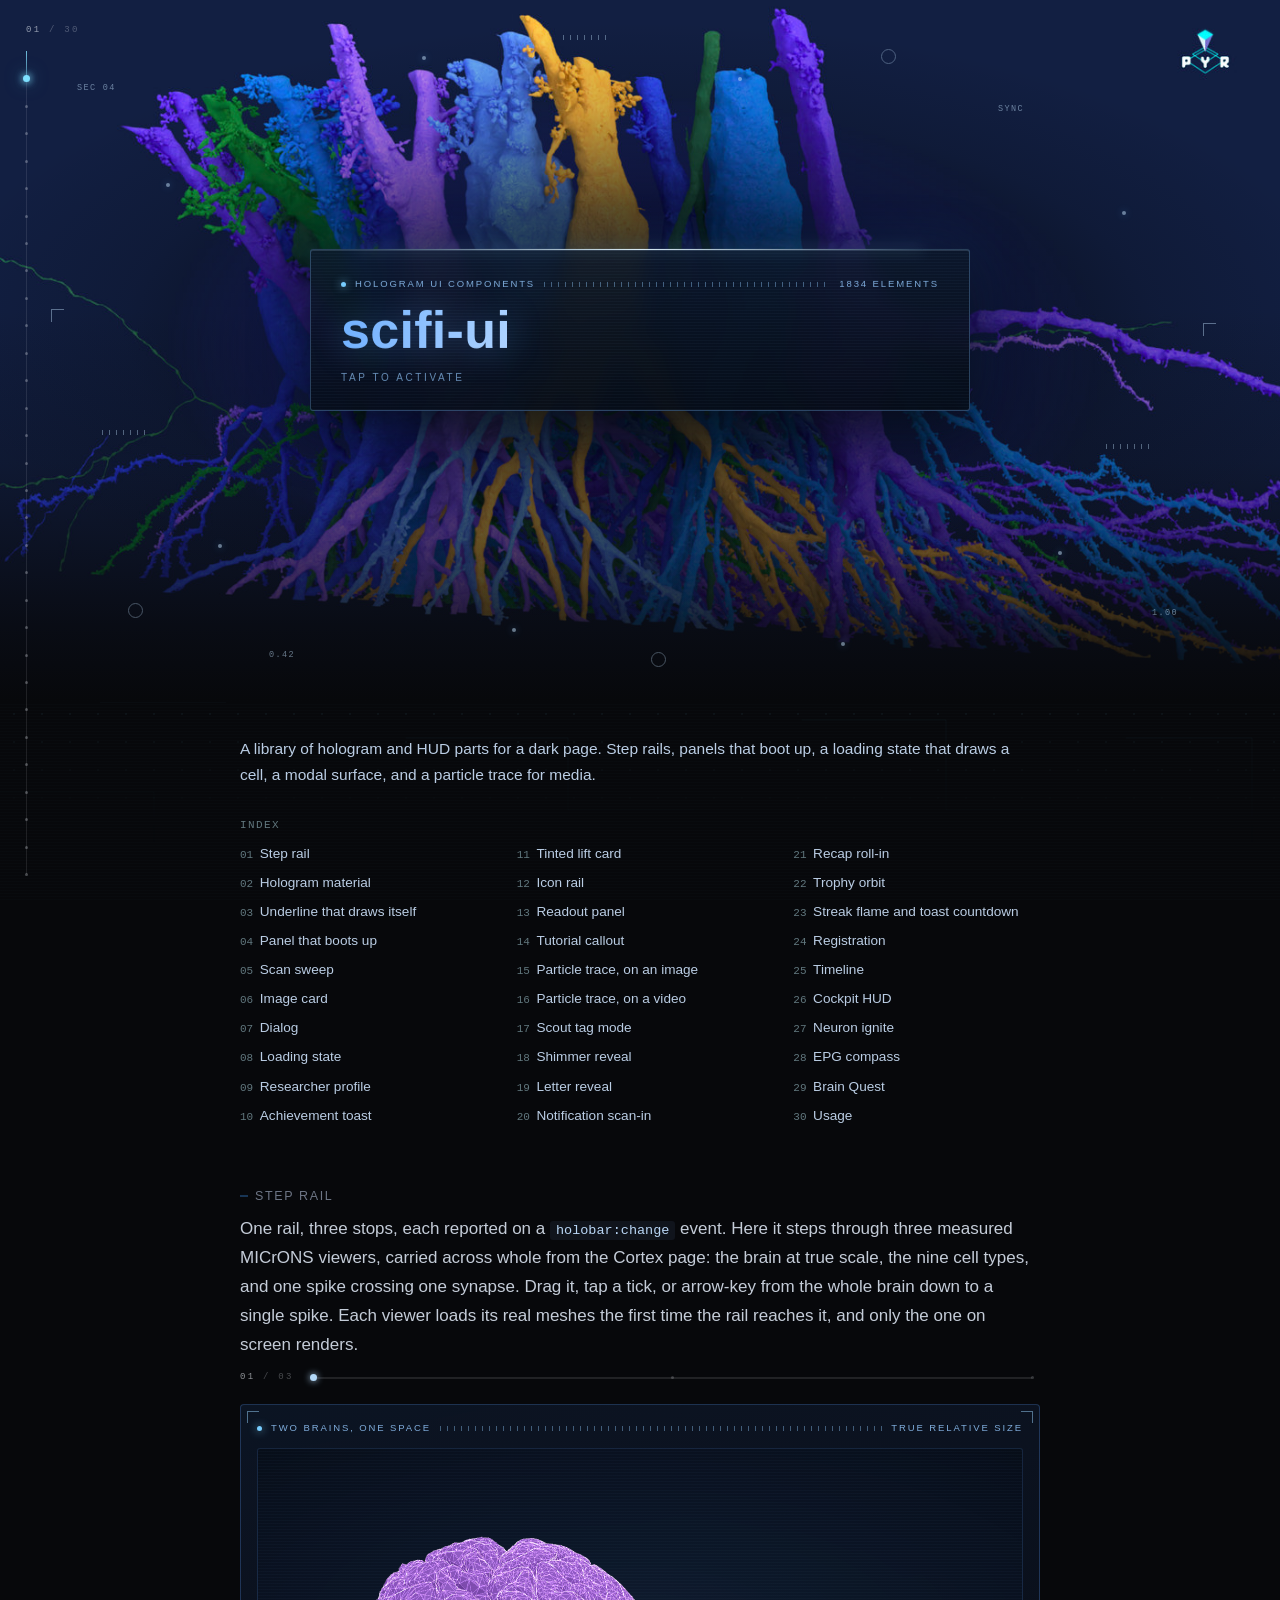
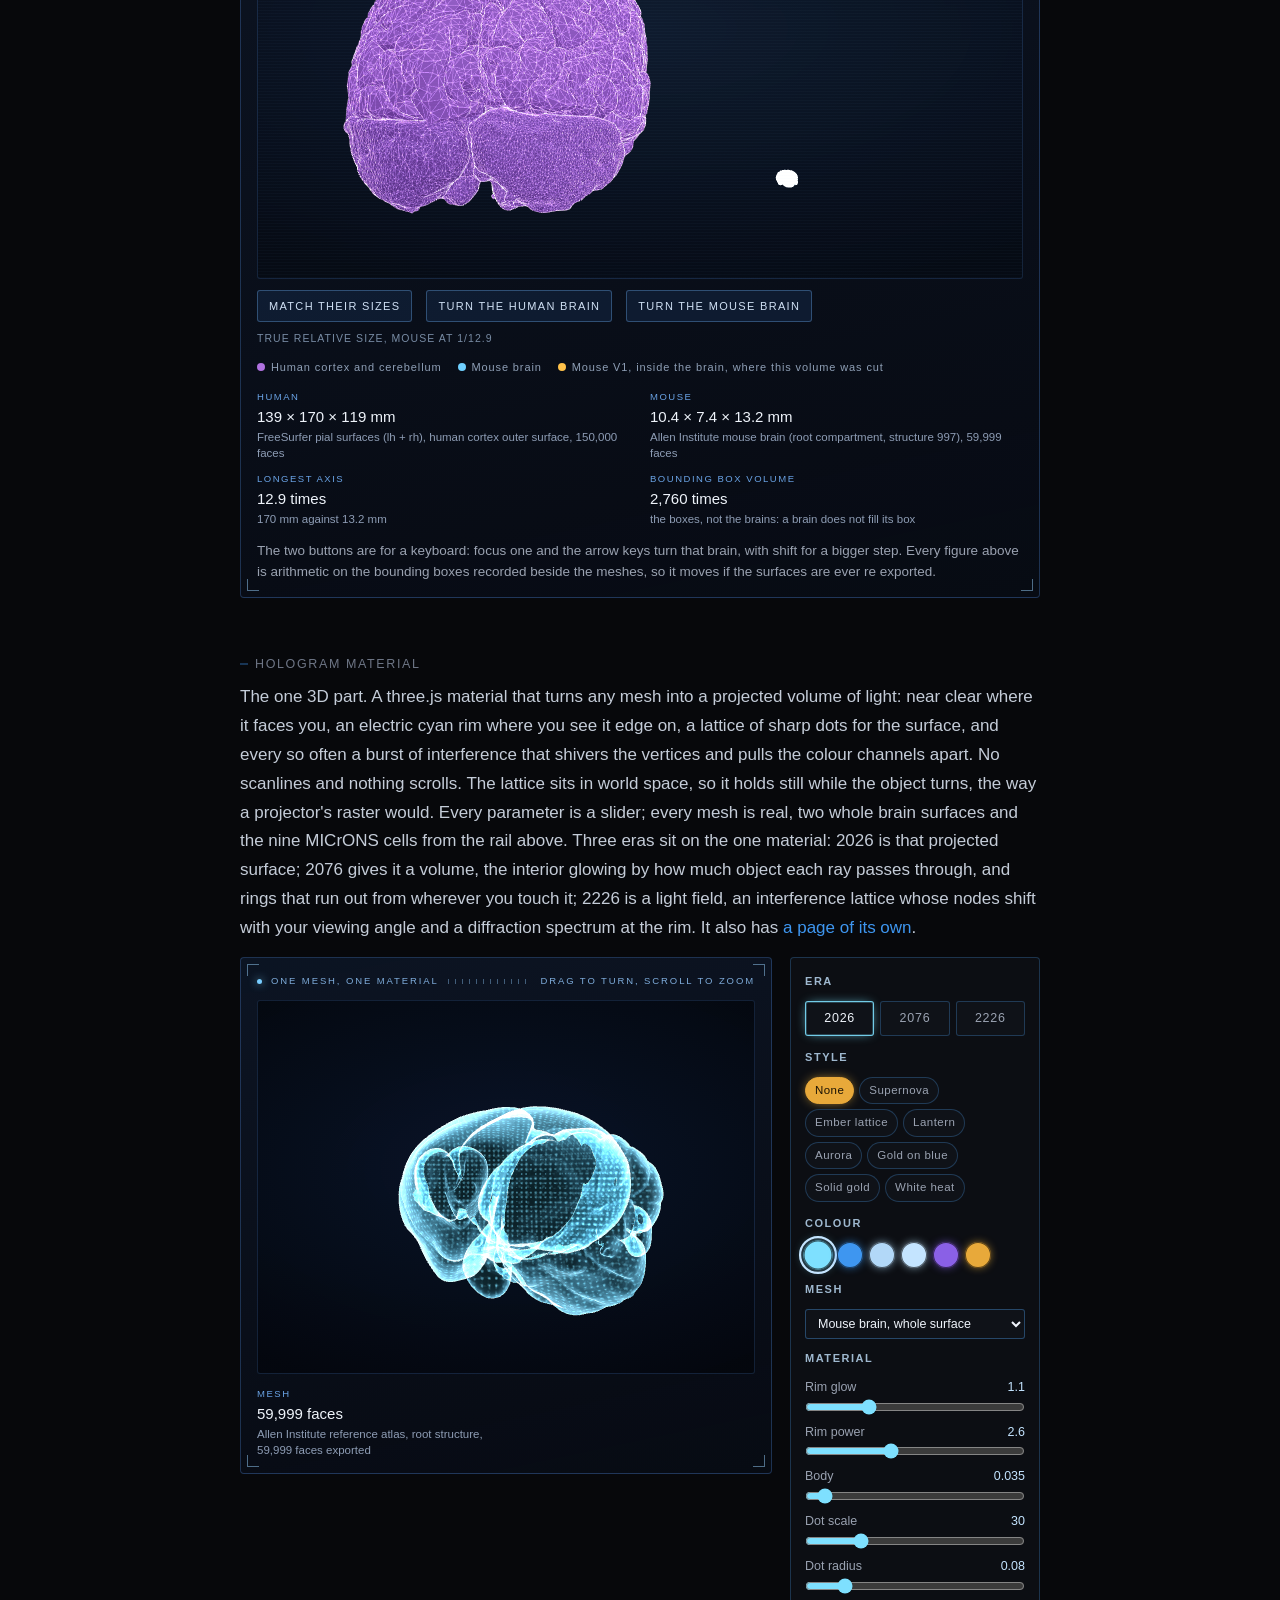
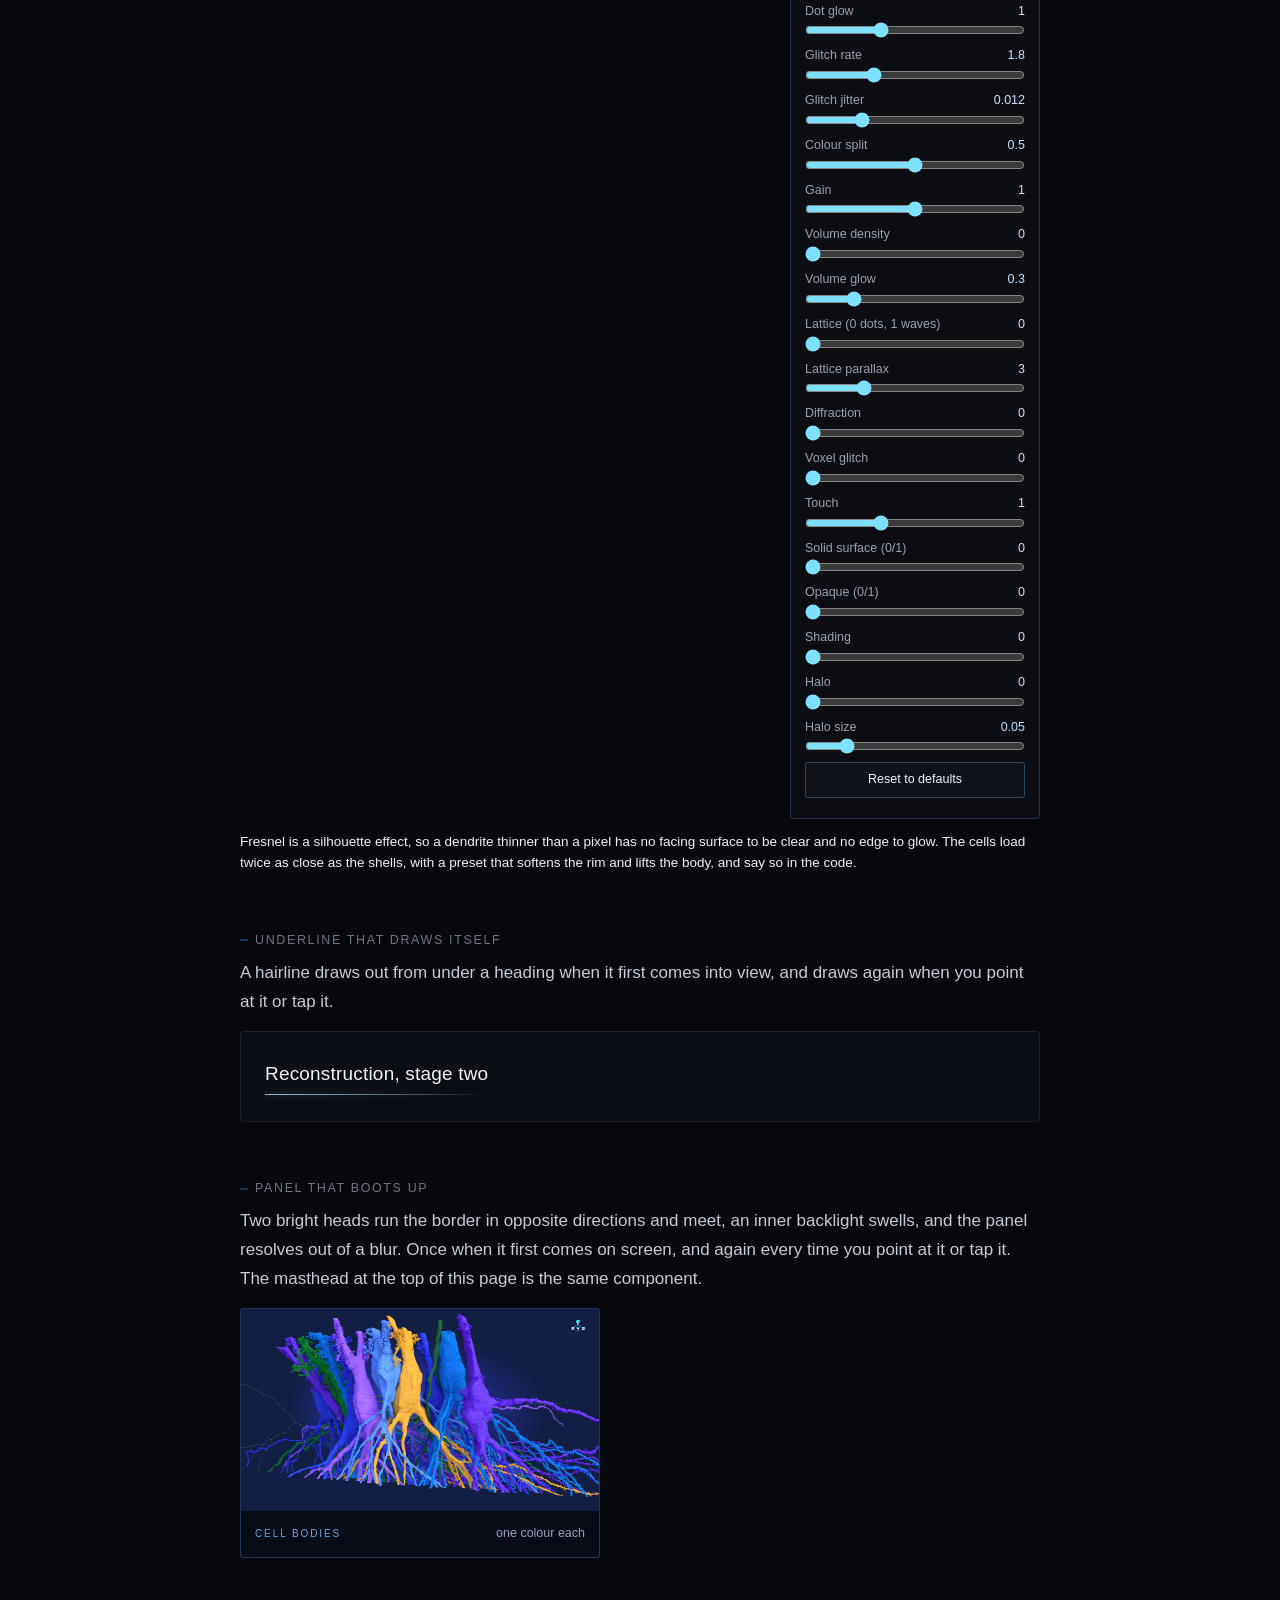
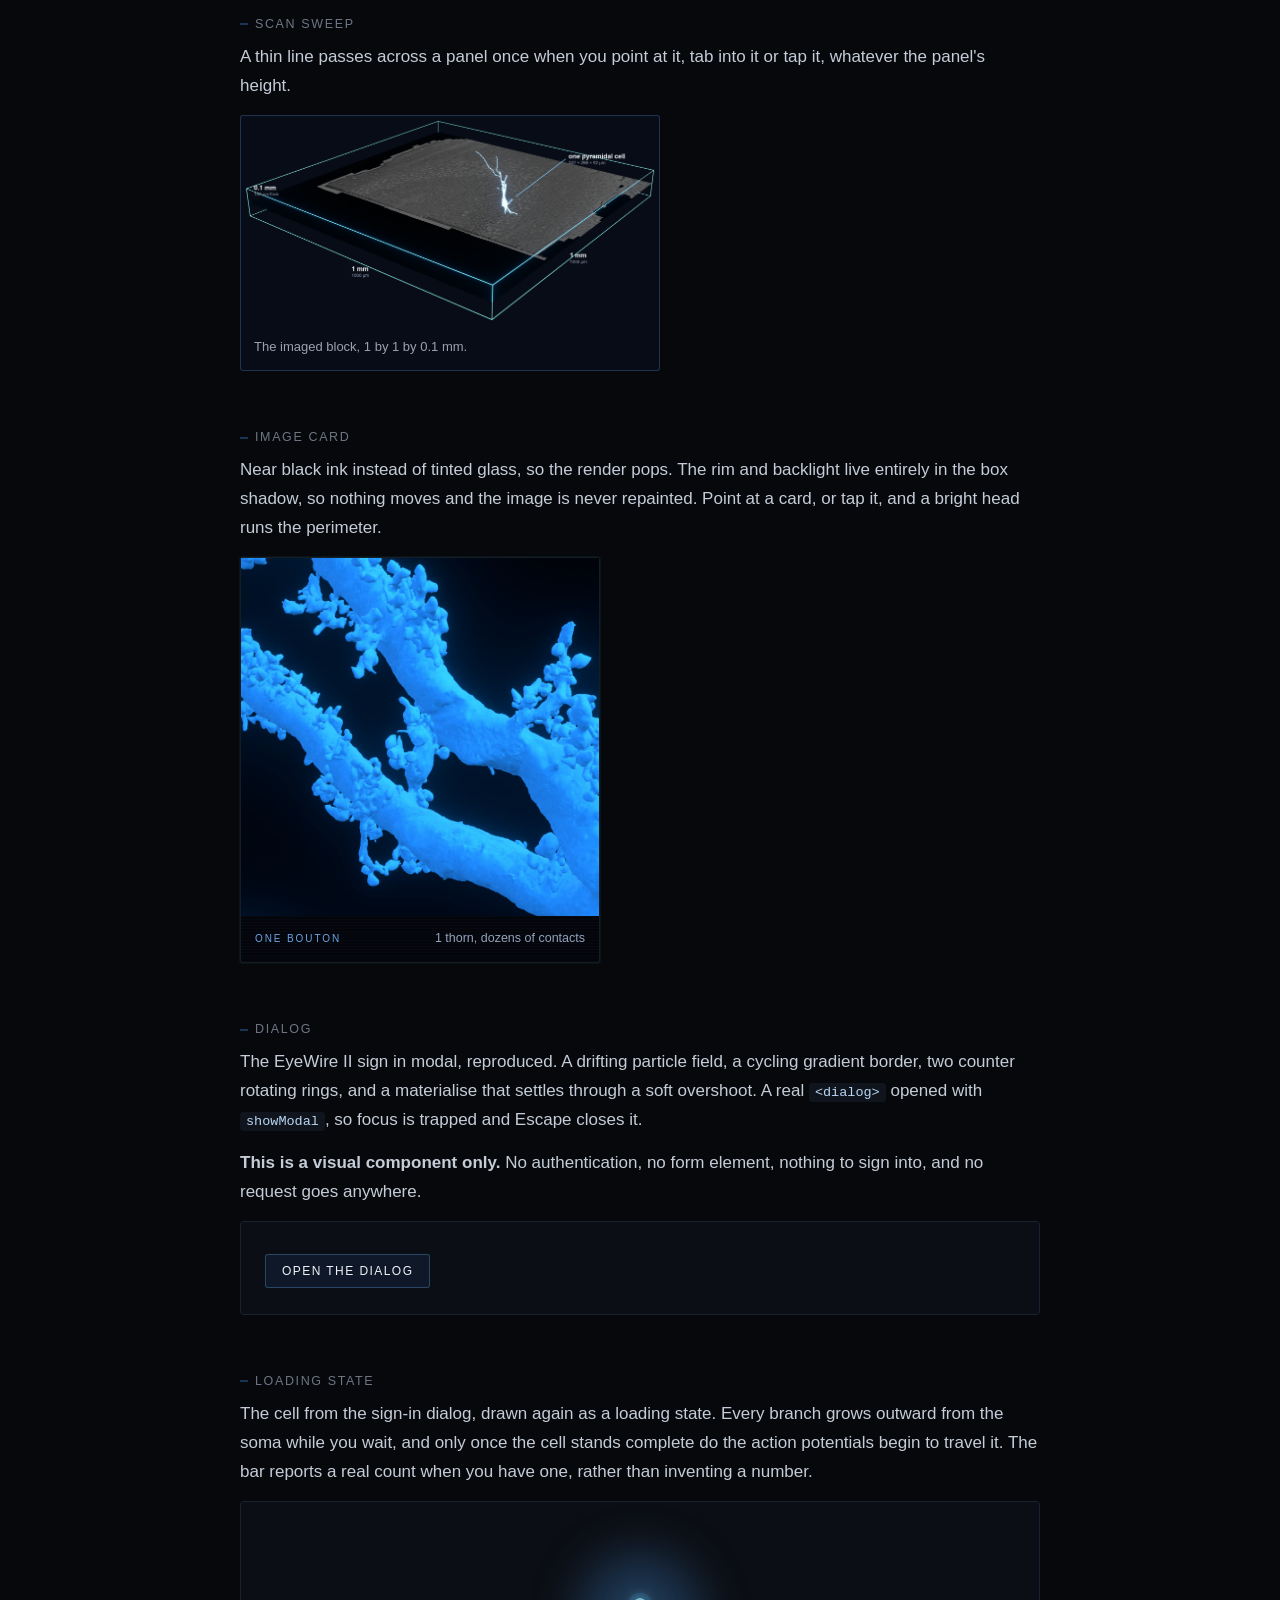
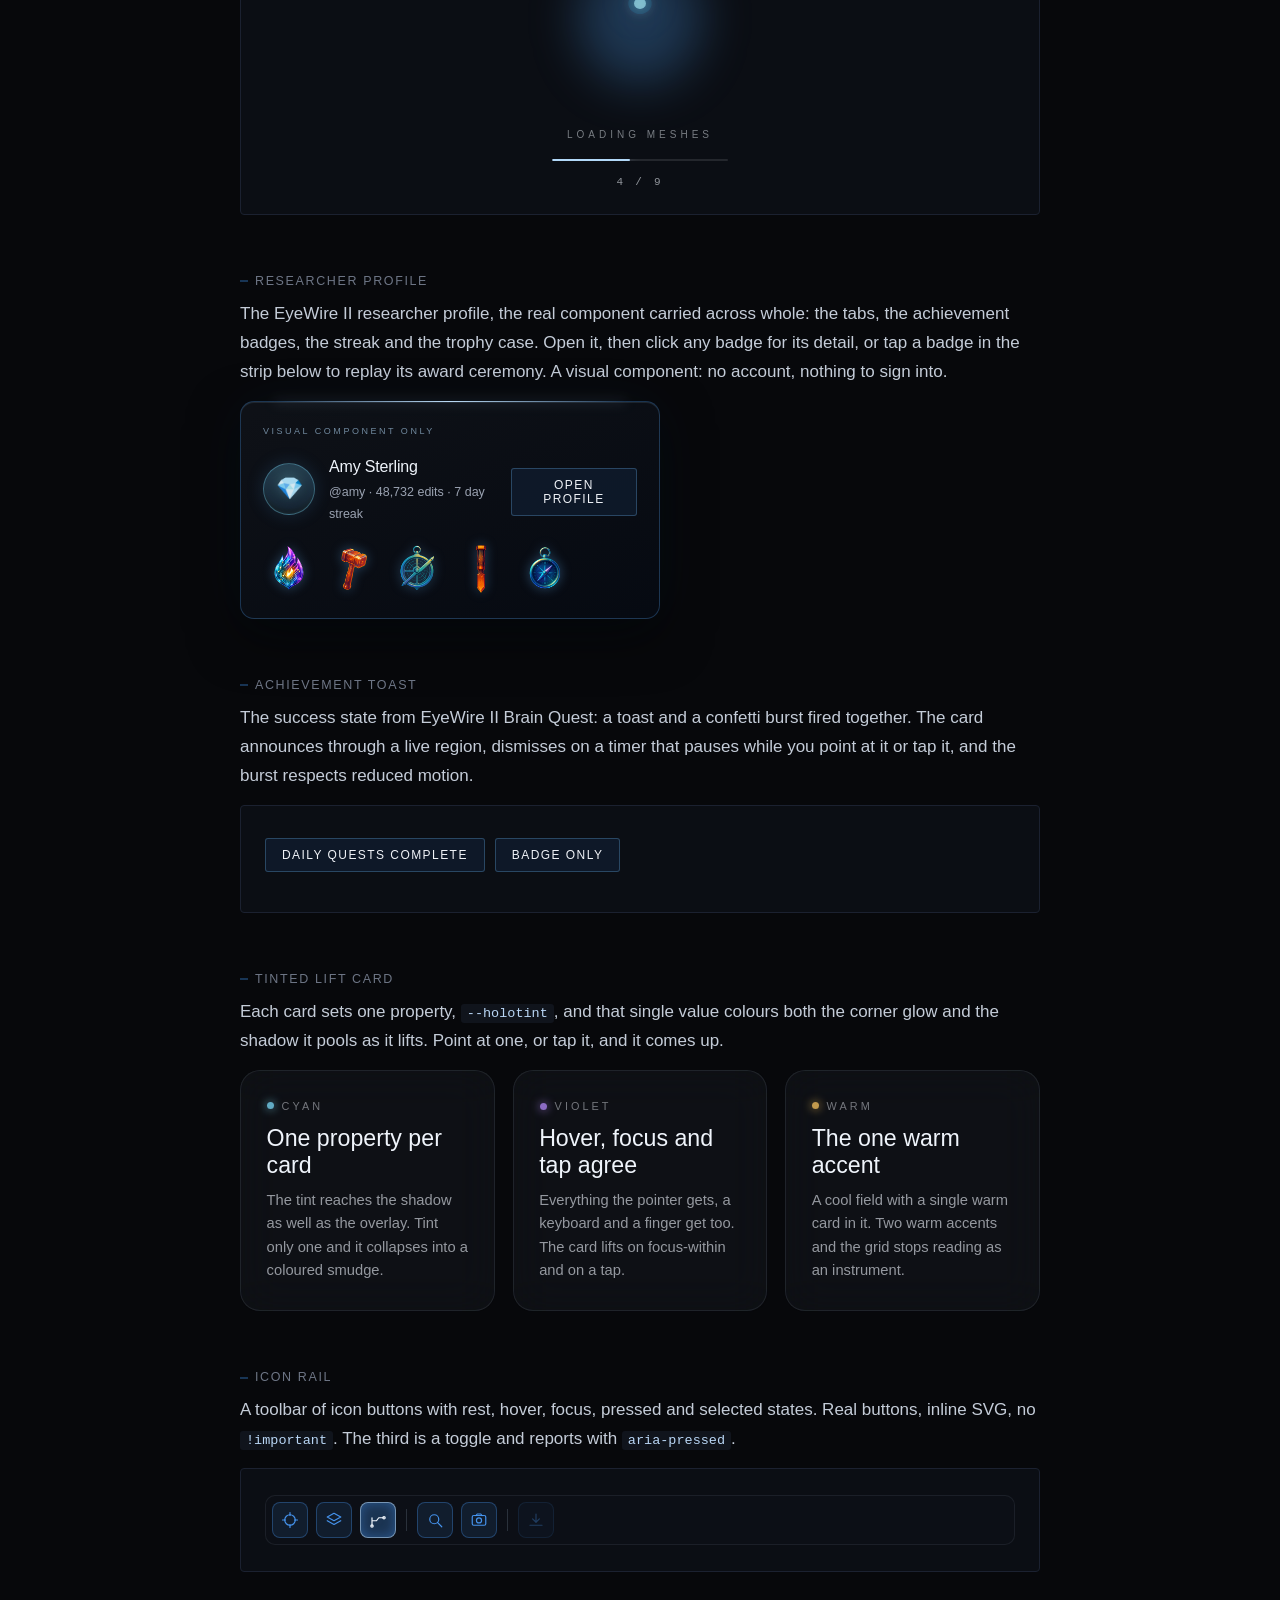
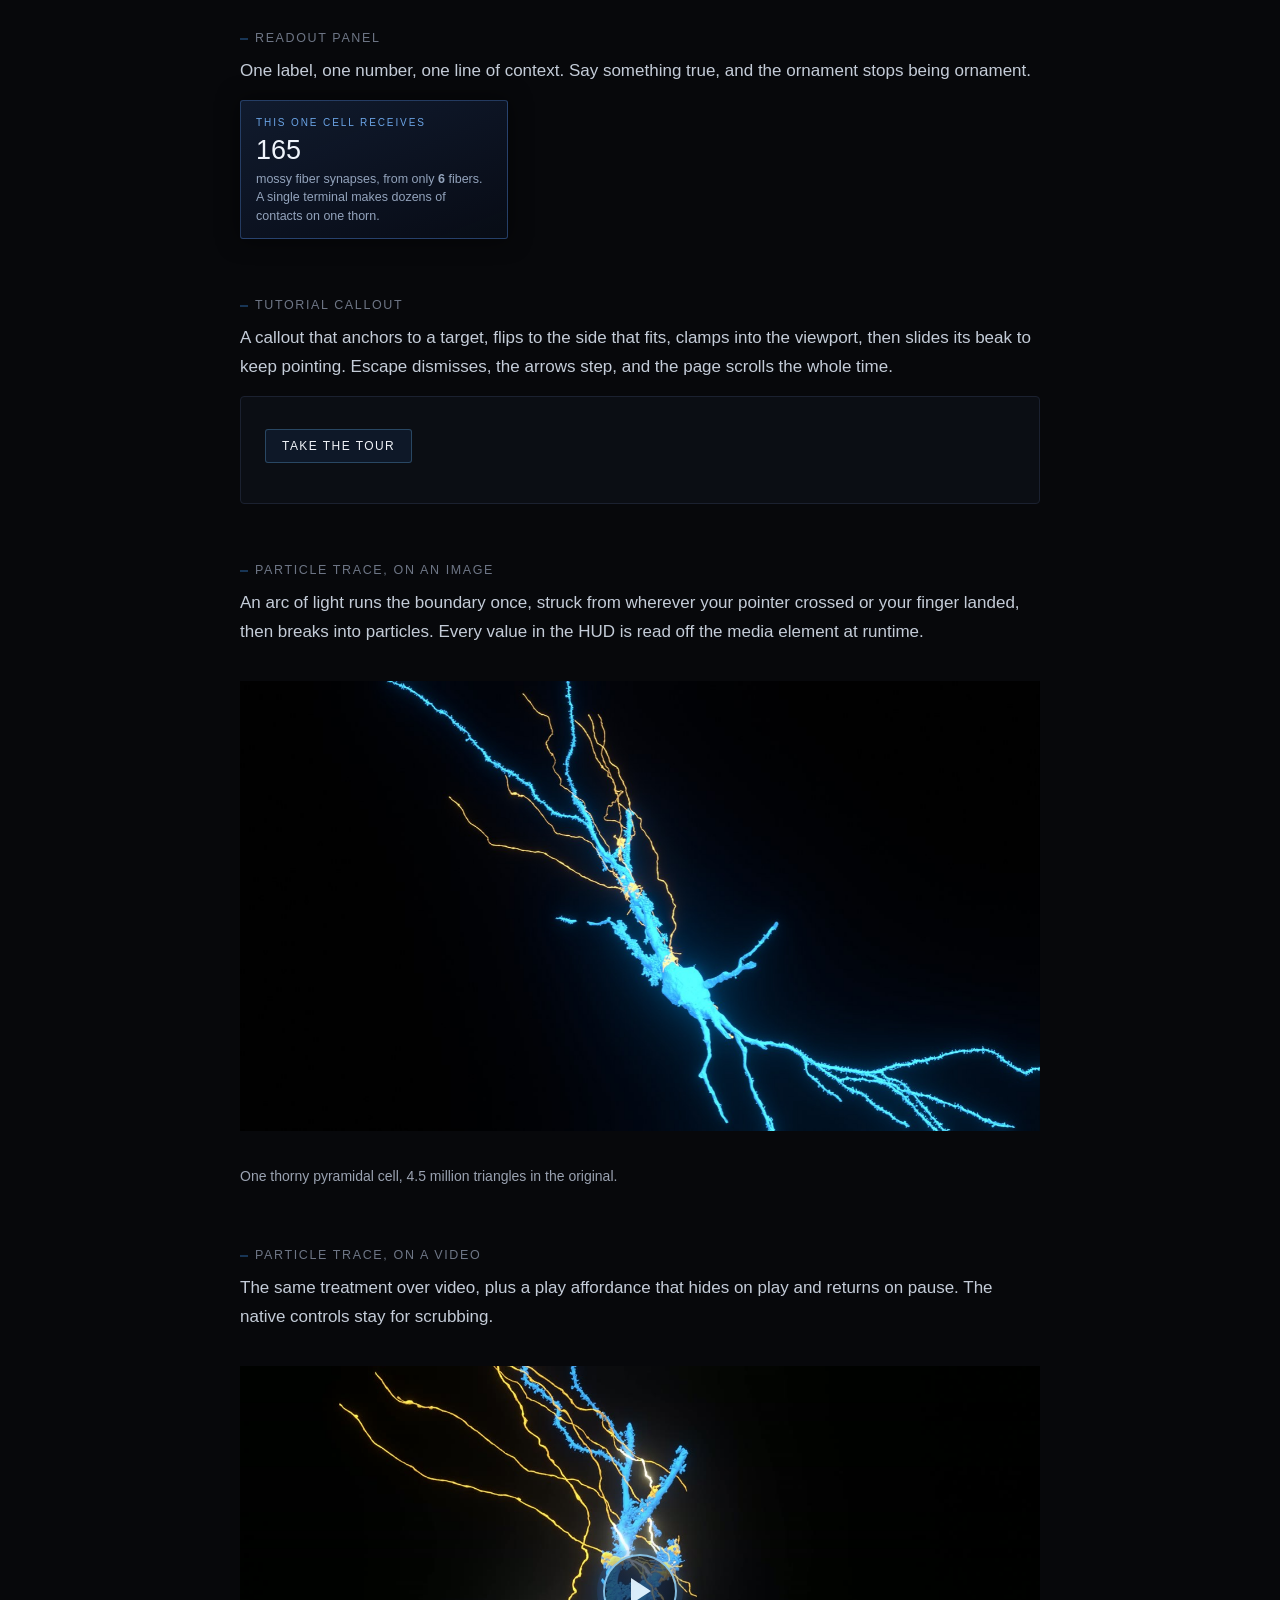
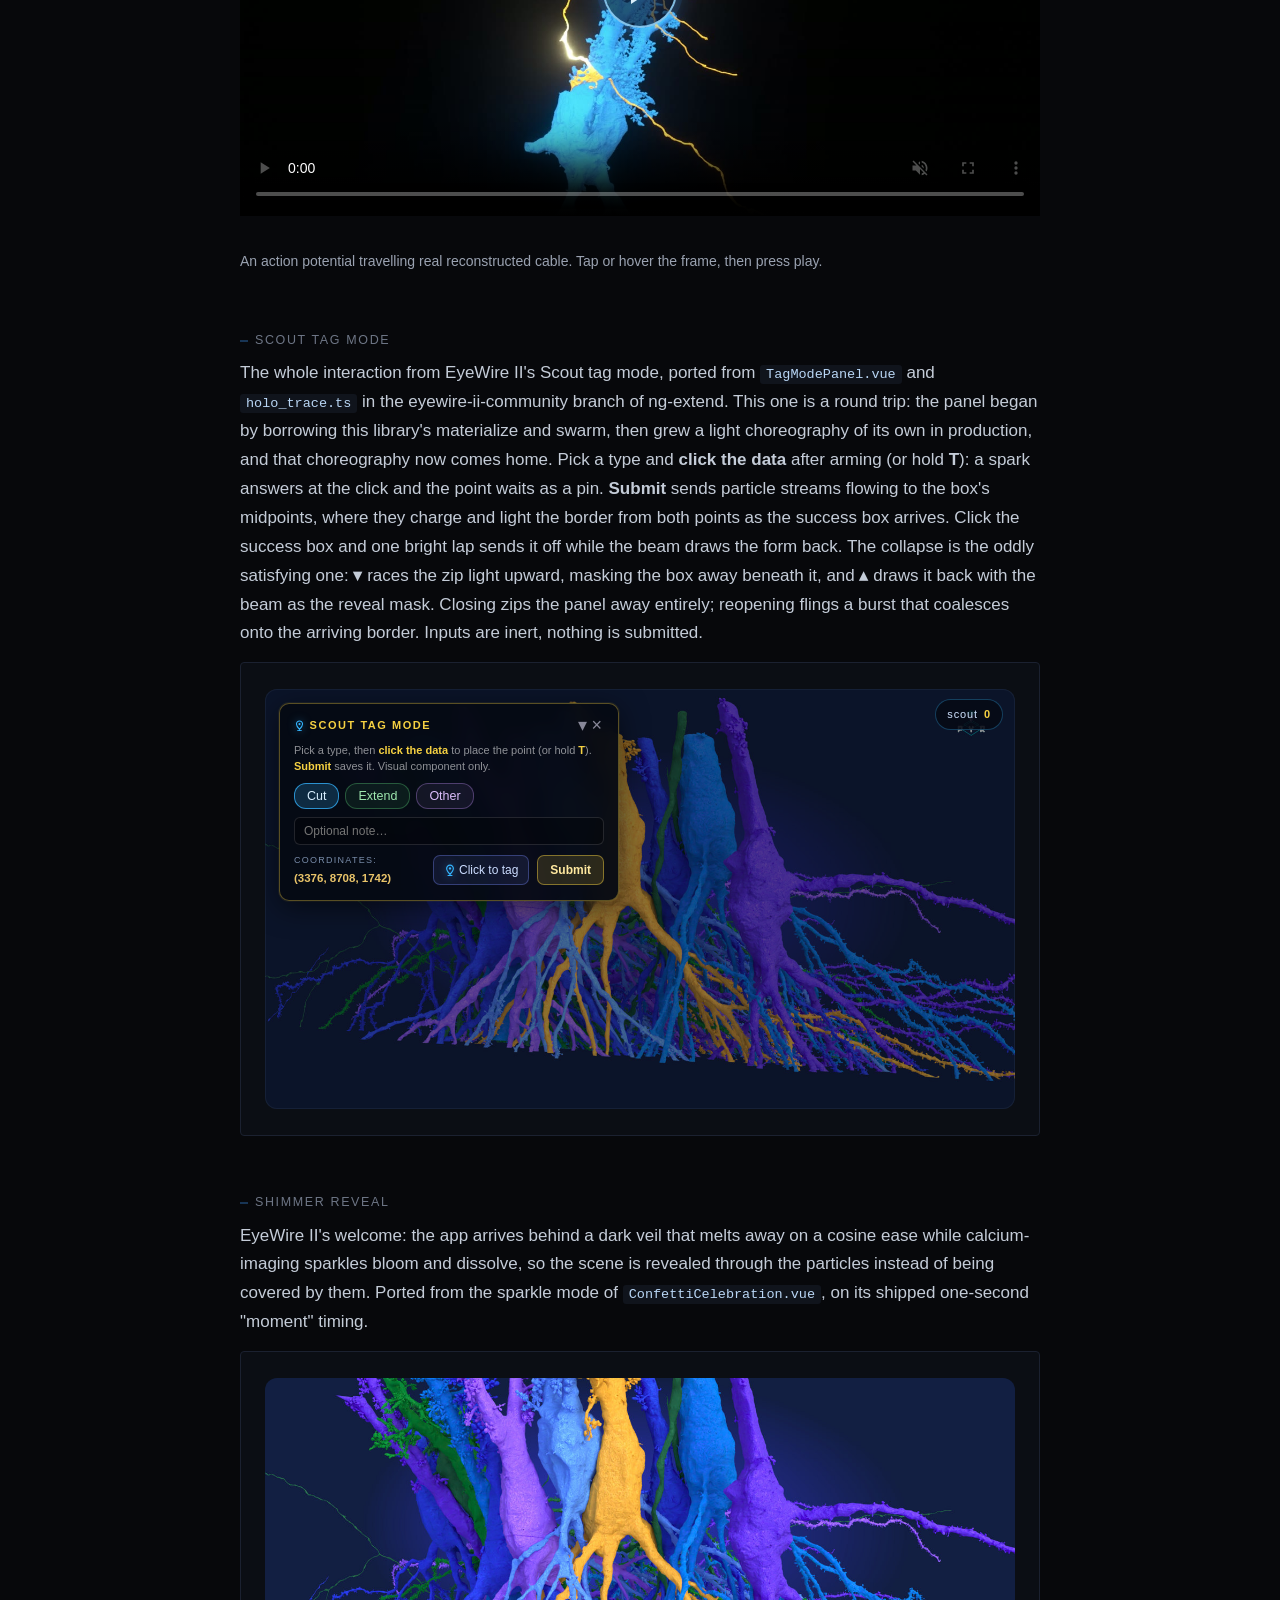
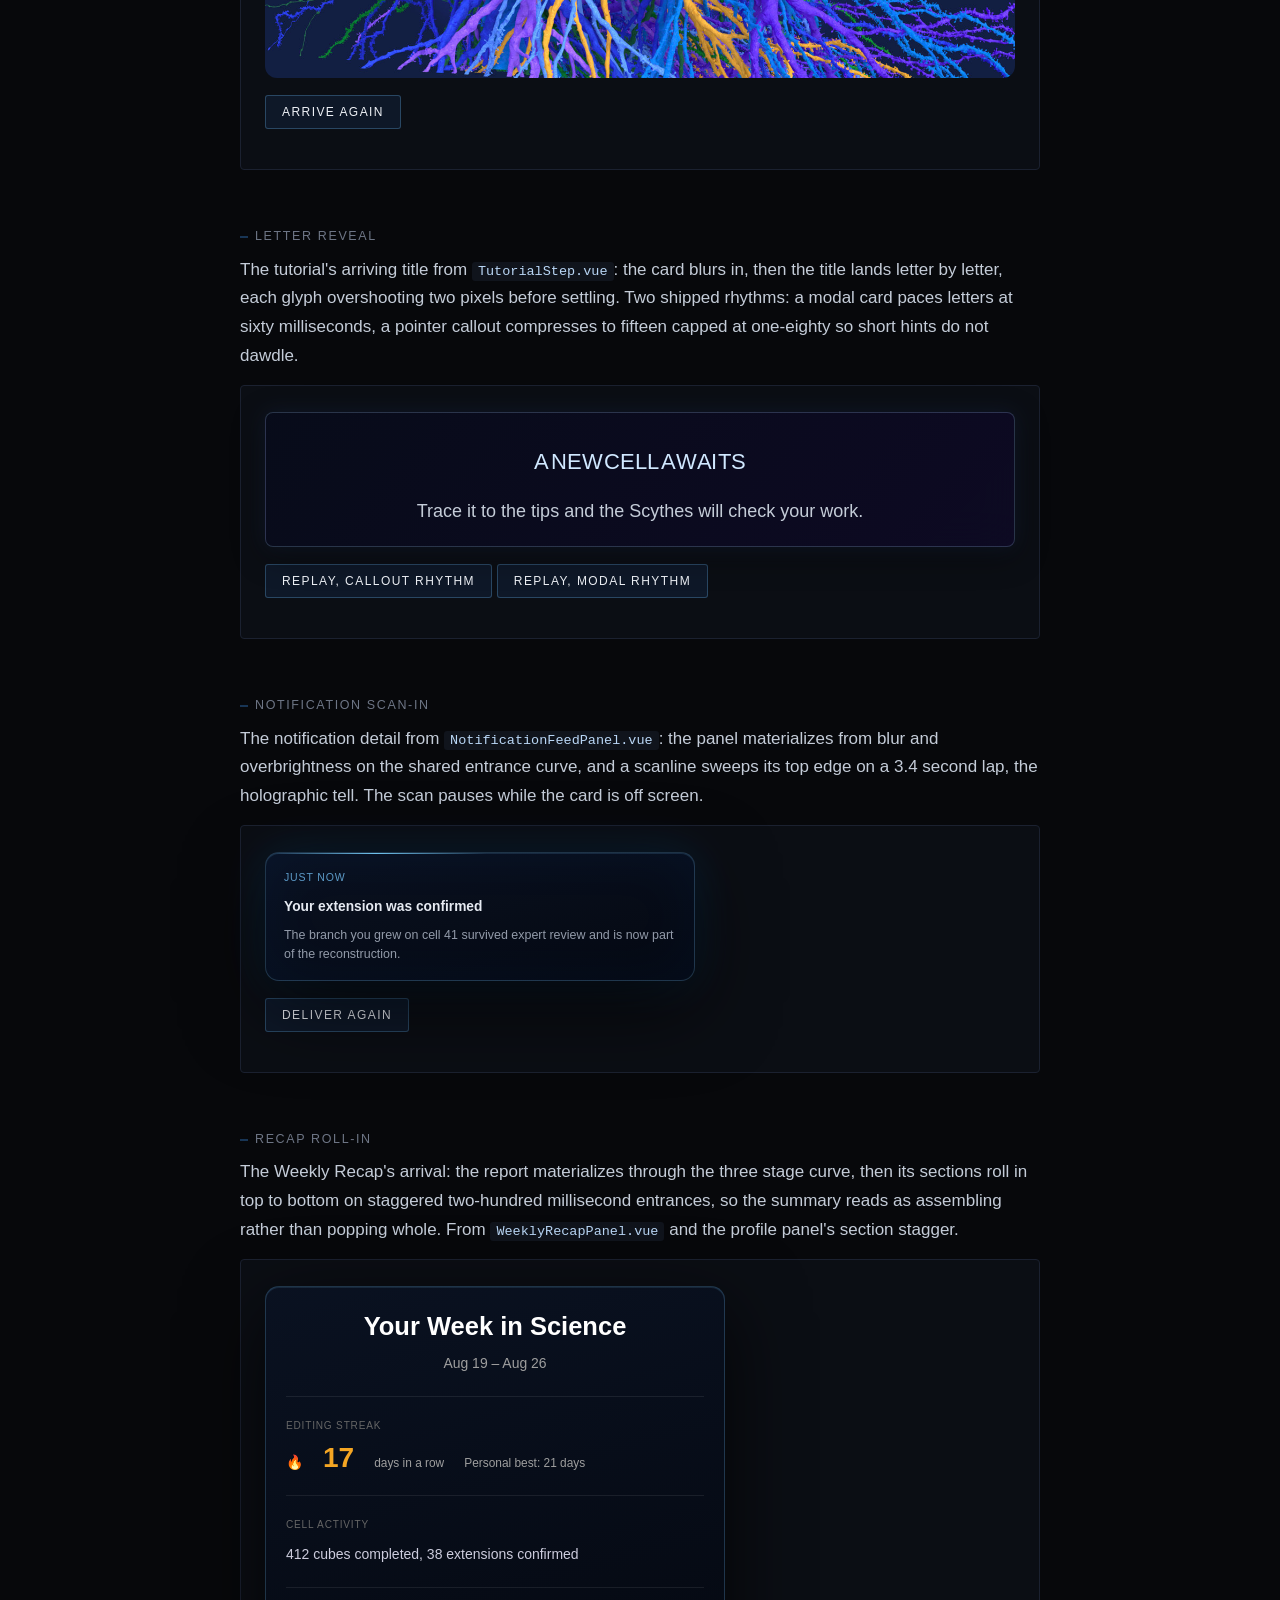
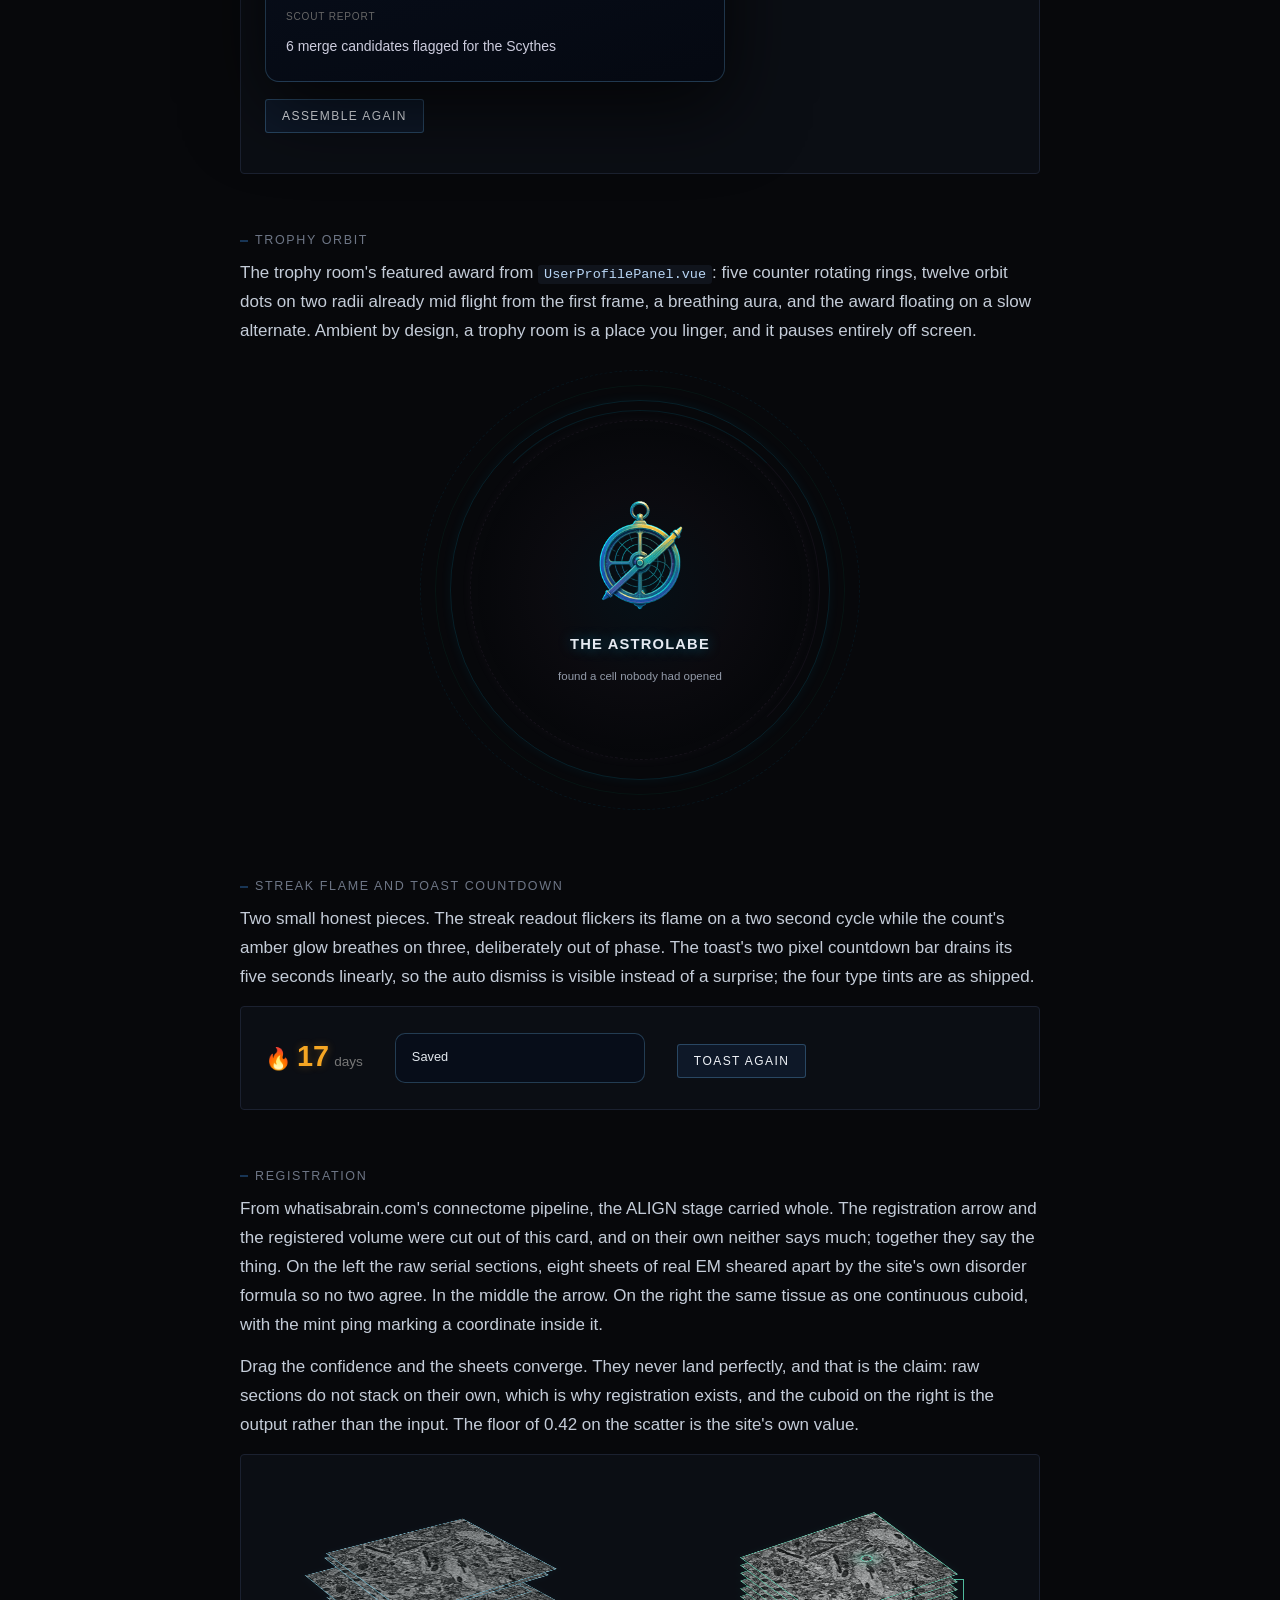
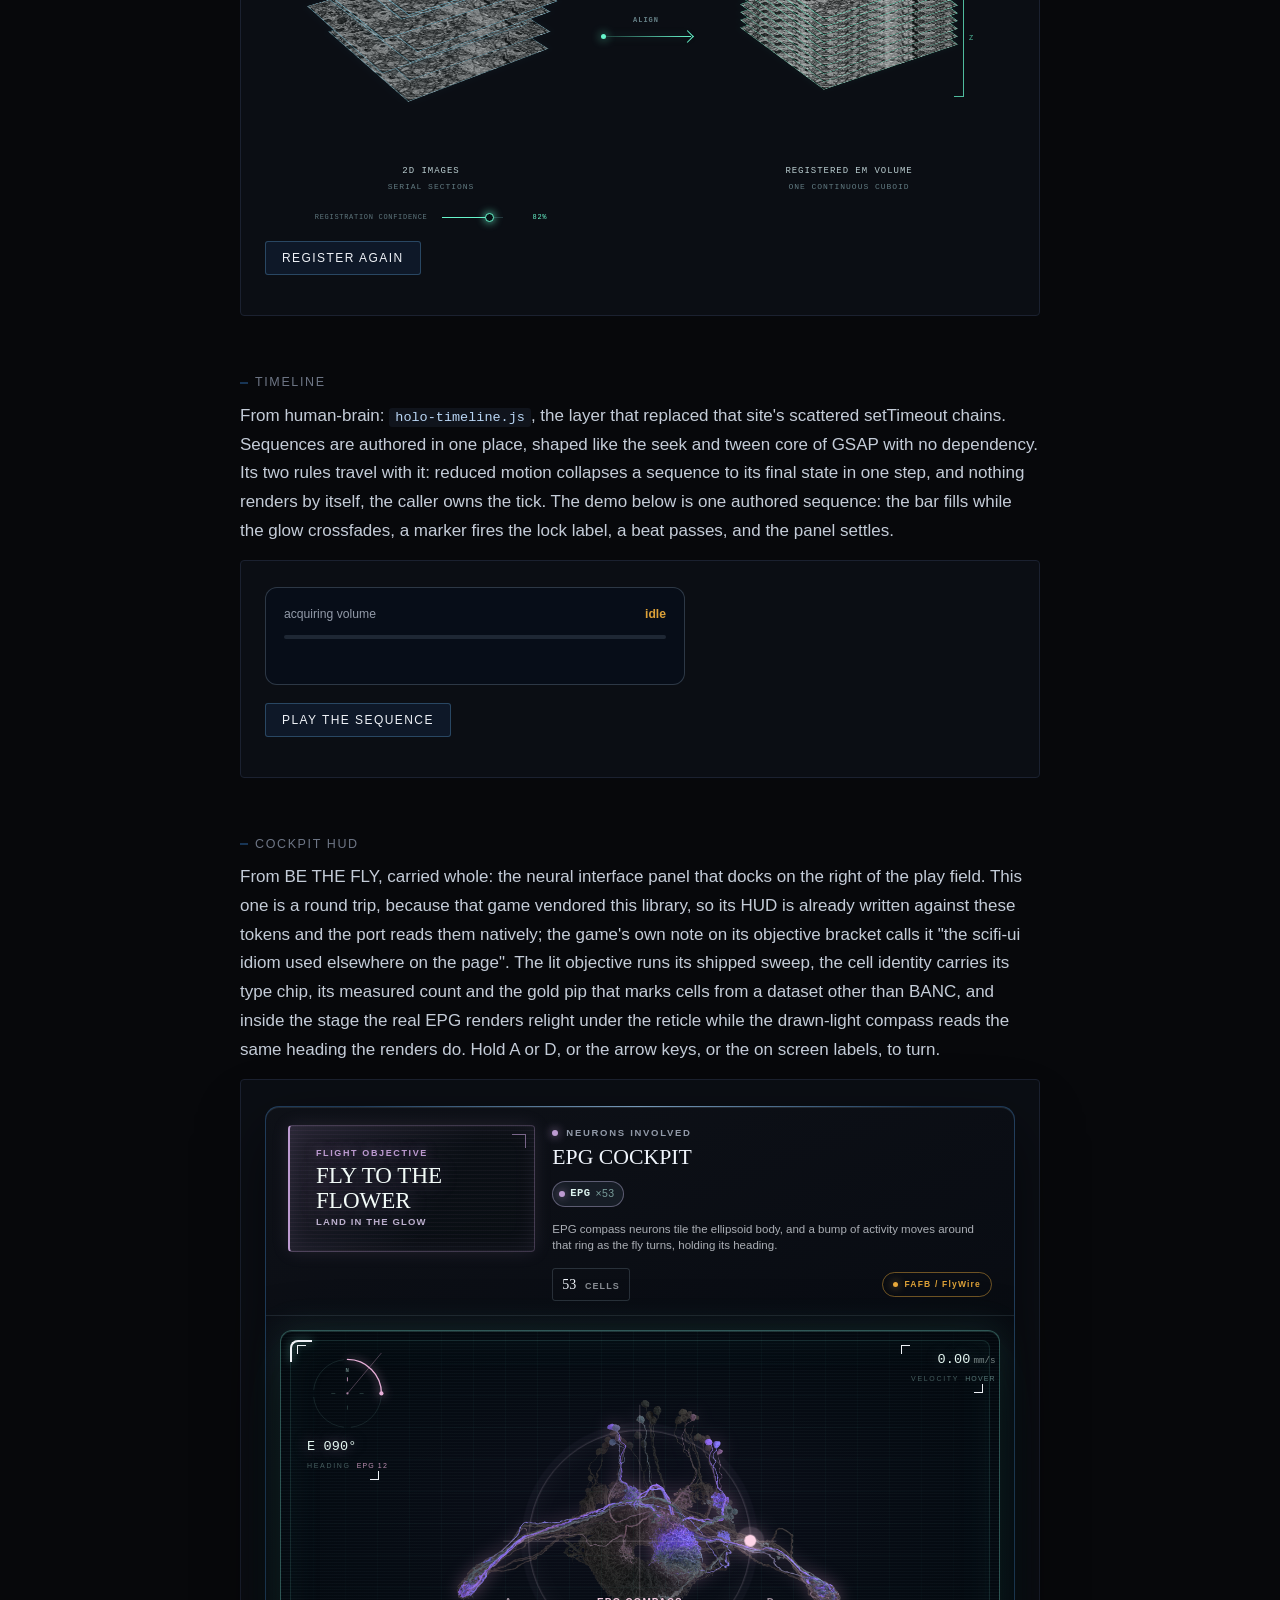
==== index.html @ 71362025 "Hologram: seven warm styles, a solid prepass, an opaque mode and a bloom Styles on a warm white and " ====
<!doctype html>
<html lang="en">
<head>
<meta charset="utf-8">
<meta name="viewport" content="width=device-width, initial-scale=1">
<title>scifi-ui</title>
<!-- three.js for the MICrONS cards the step rail steps through, carried across
     from amyleesterling/microns. An import map has to come before any module
     that imports "three", so it sits here at the top of the head. -->
<script type="importmap">
{"imports":{"three":"./vendor/three/three.module.min.js","three/addons/":"./vendor/three/addons/"}}
</script>
<link rel="stylesheet" href="hologram.css">
<link rel="stylesheet" href="microns-cards.css">
<!-- the components/ parts each bring their own stylesheet, self contained and
     working alone -->
<link rel="stylesheet" href="components/confetti-burst.css">
<link rel="stylesheet" href="components/page-finale.css">
<link rel="stylesheet" href="components/panel-surface.css">
<link rel="stylesheet" href="components/profile-panel.css">
<link rel="stylesheet" href="components/researcher-profile.css">
<link rel="stylesheet" href="components/achievement-toast.css">
<link rel="stylesheet" href="components/badge-award.css">
<link rel="stylesheet" href="components/tinted-card.css">
<link rel="stylesheet" href="components/icon-rail.css">
<link rel="stylesheet" href="components/tutorial-callout.css">
<link rel="stylesheet" href="components/ambient.css">
<link rel="stylesheet" href="components/scout-tag.css">
<link rel="stylesheet" href="components/letter-reveal.css">
<link rel="stylesheet" href="components/notif-scan.css">
<link rel="stylesheet" href="components/recap-roll.css">
<link rel="stylesheet" href="components/trophy-orbit.css">
<link rel="stylesheet" href="components/streak-flame.css">
<link rel="stylesheet" href="components/toast-countdown.css">
<link rel="stylesheet" href="components/registration-arrow.css">
<link rel="stylesheet" href="components/block-ping.css">
<link rel="stylesheet" href="components/alignment-diagram.css">
<link rel="stylesheet" href="components/neural-hud.css">
<link rel="stylesheet" href="components/neuron-ignite.css">
<link rel="stylesheet" href="components/epg-compass.css">
<link rel="stylesheet" href="components/quest-complete.css">
<link rel="stylesheet" href="components/hologram-3d.css">
<style>
  /* demo page chrome only, none of this is part of the system */
  body {
    margin: 0; background: #07080B; color: #EFF2F7;
    font: 400 17px/1.7 ui-sans-serif, -apple-system, "Segoe UI", Roboto, sans-serif;
    -webkit-text-size-adjust: 100%;
  }
  * { box-sizing: border-box; }
  /* 30px, because the trace canvas overhangs its frame by 26 and less
     than that puts it past the viewport and scrolls the page */
  .wrap { max-width: 860px; margin: 0 auto; padding: 0 30px 96px; }

  /* the masthead, itself a floating panel over a render. The banner gets a
     real height rather than whatever the file aspect happens to be, and the
     render is cropped to it rather than letterboxed into the page. */
  .top { position: relative; margin: 0 0 34px; height: min(78vh, 720px); }
  .top > img {
    display: block; width: 100%; height: 100%;
    object-fit: cover; object-position: 50% 42%;
  }
  /* two layers, not one blanket. A radial darkening sits behind the panel so
     the type has contrast exactly where it needs it, and a linear fade at the
     foot dissolves the banner into the page. The top and both sides of the
     render stay at full strength, because the colour is the point. */
  .topveil {
    position: absolute; inset: 0; pointer-events: none;
    background:
      radial-gradient(ellipse 56% 44% at 50% 47%,
        rgba(3,6,12,.88) 0%, rgba(3,6,12,.64) 40%,
        rgba(3,6,12,.18) 72%, rgba(3,6,12,0) 100%),
      linear-gradient(to bottom, rgba(7,8,11,0) 44%, rgba(7,8,11,.28) 66%,
        rgba(7,8,11,.82) 89%, #07080B 100%);
  }
  .masthead {
    position: absolute; left: 50%; top: 47%;
    /* the translate property, not transform, so the boot animation can use
       transform without knocking the panel off centre */
    translate: -50% -50%;
    width: min(660px, calc(100% - 40px));
    background: linear-gradient(178deg, rgba(13,26,45,.86), rgba(6,12,22,.93));
    border: 1px solid rgba(122,186,246,.30); border-radius: 3px;
    backdrop-filter: blur(9px) saturate(1.15);
    -webkit-backdrop-filter: blur(9px) saturate(1.15);
    box-shadow: 0 18px 54px rgba(0,0,0,.62), 0 0 58px rgba(62,150,240,.16),
                inset 0 1px 0 rgba(196,228,255,.14);
    padding: 26px 30px 24px;
  }
  .masthead::before {
    content: ""; position: absolute; left: 7%; right: 7%; top: -1px; height: 1px;
    background: linear-gradient(90deg, transparent, rgba(226,246,255,1) 50%, transparent);
    box-shadow: 0 0 14px rgba(150,212,255,.85);
  }
  .masthead::after {
    content: ""; position: absolute; inset: 0; pointer-events: none;
    background-image: repeating-linear-gradient(0deg,
      rgba(158,210,255,.035) 0 1px, transparent 1px 3px);
  }
  /* Hover: the panel comes up a little brighter, the top hairline runs wider,
     and the tick rail in the eyebrow starts travelling. Deliberately NOT a
     transform: this element boots on hover, and that animation already owns
     transform, so a lift here would be overwritten mid-boot. Colour, glow and
     background-position are free. */
  .masthead {
    transition: border-color 420ms ease, box-shadow 420ms ease;
  }
  .masthead::before {
    transition: left 620ms cubic-bezier(.16,1,.3,1),
                right 620ms cubic-bezier(.16,1,.3,1),
                box-shadow 420ms ease;
  }
  /* The panel lifts by casting a deeper, lower shadow, not by glowing harder.
     The resting bloom stays exactly as it is: raising it reads as the panel
     getting hot, where a longer shadow reads as the panel coming forward, which
     is what hovering a card actually means. */
  .masthead:hover, .masthead:focus-within, .masthead.holo-on {
    border-color: rgba(150,208,255,.52);
    box-shadow: 0 34px 78px rgba(0,0,0,.80), 0 12px 26px rgba(0,0,0,.55),
                0 0 58px rgba(62,150,240,.16),
                inset 0 1px 0 rgba(214,238,255,.22);
  }
  .masthead:hover::before,
  .masthead:focus-within::before,
  .masthead.holo-on::before { left: 2%; right: 2%; }
  /* the ticks travel toward the label, so the rail reads as a live feed rather
     than a divider. 7px is the tick pitch, so one period is one tick. */
  .eyebrow u { background-position: 0 0; }
  .masthead:hover .eyebrow u,
  .masthead:focus-within .eyebrow u,
  .masthead.holo-on .eyebrow u {
    animation: holo-eyebrow-run 900ms linear infinite;
  }
  .masthead:hover .eyebrow s,
  .masthead:focus-within .eyebrow s,
  .masthead.holo-on .eyebrow s {
    animation: holo-eyebrow-blip 1400ms ease-in-out infinite;
  }
  @keyframes holo-eyebrow-run {
    to { background-position: -7px 0; }
  }
  @keyframes holo-eyebrow-blip {
    0%, 100% { box-shadow: 0 0 8px rgba(120,205,255,.9); }
    50%      { box-shadow: 0 0 15px rgba(150,225,255,1); }
  }
  @media (prefers-reduced-motion: reduce) {
    .masthead, .masthead::before { transition: none; }
    .masthead:hover .eyebrow u,
    .masthead:hover .eyebrow s,
    .masthead:focus-within .eyebrow u,
    .masthead:focus-within .eyebrow s,
    .masthead.holo-on .eyebrow u,
    .masthead.holo-on .eyebrow s { animation: none; }
  }
  .eyebrow {
    display: flex; align-items: center; gap: 9px; margin: 0 0 12px;
    font-size: 9.5px; letter-spacing: .2em; text-transform: uppercase;
    color: rgba(140,190,240,.9);
  }
  .eyebrow s { width: 5px; height: 5px; border-radius: 50%; text-decoration: none;
    background: rgb(120,205,255); box-shadow: 0 0 8px rgba(120,205,255,.9); flex: 0 0 auto; }
  .eyebrow u { flex: 1 1 auto; height: 5px; text-decoration: none;
    background-image: repeating-linear-gradient(90deg,
      rgba(140,196,246,.42) 0 1px, transparent 1px 7px); }
  h1 { margin: 0; font-size: clamp(27px,4.6vw,38px); font-weight: 500;
       letter-spacing: -.02em; line-height: 1.08; }
  .lede { margin: 9px 0 0; color: #BACDE4; font-size: 15.5px; max-width: 48ch; }
  /* the lede lives under the banner now, not inside the box, and it runs the
     full reading column so it lines up with the section copy below it */
  .wrap > .lede { margin: 0 0 4px; max-width: none; }
  /* the wordmark. A cool gradient fill with a soft glow and a slow sheen, and
     nothing that blurs out or disappears: the masthead no longer boots, it
     just lights its edge on hover or a tap. */
  .wordmark {
    font-size: clamp(34px, 6.2vw, 52px); font-weight: 600; letter-spacing: .006em;
    line-height: 1;
    background: linear-gradient(100deg, #6FB0FF 0%, #EAF4FF 26%, #BBDBFF 46%,
      #64A6EE 68%, #A6D2FF 100%);
    background-size: 220% 100%;
    -webkit-background-clip: text; background-clip: text;
    color: transparent; -webkit-text-fill-color: transparent;
    filter: drop-shadow(0 2px 16px rgba(74,150,240,.42));
    animation: wordmark-sheen 9s ease-in-out infinite;
  }
  @keyframes wordmark-sheen {
    0%, 100% { background-position: 0% 0; }
    50%      { background-position: 100% 0; }
  }
  @media (prefers-reduced-motion: reduce) {
    .wordmark { animation: none; background-position: 0 0; }
  }
  .tapline {
    margin: 13px 0 0; font-size: 10px; letter-spacing: .26em;
    text-transform: uppercase; color: rgba(140,190,240,.72);
  }

  /* Hover it with a mouse or tap it on a touch device and the panel comes
     apart on a chromatic split: it shears red-and-cyan, tears on a few
     scanlines, then bursts into tinted particles that fly out, hang, and are
     pulled back to their own start points, rebuilding the panel exactly where
     it stood. One closed loop, box to shatter to box. It is a trigger, not a
     dismiss: one run and the masthead is exactly as it was.

     Two things run together and they are timed to meet. The panel keyframes
     hold the panel at opacity 0 through the whole flight (30% to 72%), so while
     the particles are away there is nothing but the render behind, then bring
     the panel back over the last fifth exactly as the particles land on their
     home coordinates and cross-fade out. Retime one and you retime the other:
     the script's PLIFE and THROW are set to land the particles into this
     reform, not before it and not after. The wordmark keyframes carry the
     readable half of the aberration, red and cyan glyph ghosts that pull apart
     at the break and collapse back as it reassembles. linear, not steps, so
     opacity and transform travel; the clip-path changing direction sharply is
     what reads as a tear rather than a slide. */
  .masthead.holo-glitch {
    animation: holo-glitch-shatter 1600ms linear forwards;
    /* the fixed centring translate has to survive the animation, so the shake
       rides transform and this stays put */
    will-change: transform, opacity, clip-path, filter;
  }
  .masthead.holo-glitch .wordmark {
    animation: holo-glitch-word 1600ms linear forwards;
  }
  @keyframes holo-glitch-shatter {
    0%   { transform: translate(0,0); filter: none; opacity: 1;
           clip-path: inset(0 0 0 0); }
    5%   { transform: translate(-5px,1px); opacity: .95; clip-path: inset(0 0 62% 0);
           filter: drop-shadow(-7px 0 rgba(255,45,107,.55)) drop-shadow(7px 0 rgba(63,232,255,.55)); }
    10%  { transform: translate(6px,-2px); clip-path: inset(40% 0 22% 0); }
    15%  { transform: translate(-7px,2px); opacity: .8; clip-path: inset(72% 0 0 0);
           filter: drop-shadow(-12px 0 rgba(255,45,107,.6)) drop-shadow(12px 0 rgba(63,232,255,.6)); }
    22%  { transform: translate(4px,0); opacity: .28; clip-path: inset(0 0 0 0);
           filter: drop-shadow(-17px 0 rgba(255,45,107,.5)) drop-shadow(17px 0 rgba(63,232,255,.5)); }
    30%  { opacity: 0; }              /* gone: the particles are the panel now */
    72%  { opacity: 0; }              /* held out while they fly and return */
    80%  { opacity: .18; transform: translate(3px,0); clip-path: inset(0 0 46% 0);
           filter: drop-shadow(-12px 0 rgba(255,45,107,.5)) drop-shadow(12px 0 rgba(63,232,255,.5)); }
    88%  { opacity: .55; transform: translate(-2px,1px); clip-path: inset(28% 0 0 0); }
    94%  { opacity: .85; transform: translate(1px,0); clip-path: inset(0 0 0 0);
           filter: drop-shadow(-4px 0 rgba(255,45,107,.4)) drop-shadow(4px 0 rgba(63,232,255,.4)); }
    100% { transform: translate(0,0); filter: none; opacity: 1;
           clip-path: inset(0 0 0 0); }
  }
  /* the wordmark is gradient-filled and transparent, but text-shadow draws
     under that, so these red/cyan offsets show as split glyph ghosts */
  @keyframes holo-glitch-word {
    0%   { text-shadow: 0 0 0 transparent; }
    10%  { text-shadow: -5px 0 rgba(255,45,107,.9), 5px 0 rgba(63,232,255,.9); }
    15%  { text-shadow: -10px 0 rgba(255,45,107,.95), 10px 0 rgba(63,232,255,.95); }
    22%  { text-shadow: -18px 2px rgba(255,45,107,.85), 18px -2px rgba(63,232,255,.85); }
    30%, 72% { text-shadow: -22px 0 rgba(255,45,107,.6), 22px 0 rgba(63,232,255,.6); }
    80%  { text-shadow: -12px 0 rgba(255,45,107,.7), 12px 0 rgba(63,232,255,.7); }
    90%  { text-shadow: -5px 0 rgba(255,45,107,.6), 5px 0 rgba(63,232,255,.6); }
    100% { text-shadow: 0 0 0 transparent; }
  }
  /* a reader who asked for less motion gets the plain edge-light, no shatter */
  @media (prefers-reduced-motion: reduce) {
    .masthead.holo-glitch,
    .masthead.holo-glitch .wordmark { animation: none; }
  }

  /* a phone cannot carry a 16:9 render cropped to a portrait box without
     losing the cell bodies, so the banner shortens and the panel sits under
     it instead of over it */
  @media (max-width: 699px) {
    /* The panel goes static here, and a static child cannot grow a parent with
       a fixed height. Leaving the height on .top is what put the panel on top
       of the first section: it overflowed the banner and painted over the copy
       below it. So the banner height moves onto the things that need it, the
       image and the two layers pinned over it, and .top itself grows to contain
       the panel. Any component that stops being absolutely positioned at a
       breakpoint has to take its parent's fixed height with it. */
    .top { --banner: min(44vh, 320px); height: auto; margin-bottom: 0; }
    .top > img { height: var(--banner); object-position: 50% 38%; }
    /* both are inset: 0, so bottom has to be released before a height counts */
    .topveil, .top > .holoswarm { bottom: auto; height: var(--banner); }
    .topveil {
      background: linear-gradient(to bottom, rgba(7,8,11,0) 26%,
        rgba(7,8,11,.30) 56%, rgba(7,8,11,.86) 88%, #07080B 100%);
    }
    .masthead {
      position: static; translate: none; width: auto;
      margin: -26px 16px 34px; padding: 22px 20px 20px;
    }
  }

  h2 {
    margin: 56px 0 8px; font-size: 12.5px; font-weight: 500; letter-spacing: .13em;
    text-transform: uppercase; color: #6E7686; padding-left: 15px; position: relative;
  }
  h2::before {
    content: ""; position: absolute; left: 0; top: 50%; width: 8px; height: 1px;
    background: rgb(62 150 240); opacity: .65; transform: translateY(-50%);
    transition: width .35s ease;
  }
  h2:hover::before, h2.holo-on::before { width: 13px; }
  p { margin: 0 0 14px; color: #C4CCD8; }
  figure { margin: 0 0 6px; }
  figcaption { margin-top: 9px; color: #9AA2B1; font-size: 14px; }
  code { font-size: 13.5px; background: #10141C; padding: 2px 6px; border-radius: 3px;
         color: #B9D6F5; }
  pre { background: #0C1017; border: 1px solid #1B2130; border-radius: 6px;
        padding: 14px 16px; overflow-x: auto; font-size: 13px; line-height: 1.6;
        color: #C7D6E8; }
  .grid { display: grid; gap: 24px; }
  @media (min-width: 640px) { .grid { grid-template-columns: 1fr 1fr; } }
  .cta {
    display: inline-block; margin-top: 6px; font-size: 12px; letter-spacing: .12em;
    text-transform: uppercase; color: #EFF2F7; text-decoration: none;
    border: 1px solid rgba(112,190,255,.28); border-radius: 3px; padding: 9px 16px;
    background: rgba(16,28,46,.8);
    transition: border-color .25s ease, background .25s ease;
  }
  .cta:hover, .cta:focus-visible, .cta.holo-on {
    border-color: rgba(150,212,255,.7); background: rgba(22,40,66,.9); }
  footer { margin-top: 66px; padding-top: 22px; border-top: 1px solid #1B2130;
           color: #666E7C; font-size: 14px; }
  /* the byline sits above the provenance and reads brighter than it: who made
     this is a different kind of fact from where the meshes came from */
  footer .credit { margin: 0 0 10px; color: #C4CCD8; font-size: 15px; }
  footer a, .lede a, p a { color: #3E96F0; text-decoration: none; }
  .sibling {
    margin: 14px 0 0;
    padding-top: 13px;
    border-top: 1px solid rgb(var(--holo-line, 196 228 255) / .12);
  }
  @media (prefers-reduced-motion: reduce) {
    .cta, h2::before { transition: none; }
  }

  /* demo scaffolding for the sections below */
  .demo { background: #0B0E14; border: 1px solid #1B2130; border-radius: 4px;
          padding: 26px 24px; }
  .demo + .demo { margin-top: 16px; }
  .readback { display: block; margin-top: 14px; font-size: 12px; color: #8FA6C2;
              font-family: ui-monospace, "SFMono-Regular", Menlo, Consolas, monospace;
              letter-spacing: .08em; }

  /* the step rail now steps through three real MICrONS viewers, carried across
     from the Cortex page (microns-cards.css, and the modules in js/). The rail
     shows one card at a time by display rather than opacity, on purpose: each
     viewer loads its meshes and runs its render loop off an IntersectionObserver,
     so a card at display:none never fetches a mesh or spins a GPU, and the card
     the rail reveals loads itself the first time it is shown. */
  .cosmos .holobar { margin-bottom: 18px; }
  .cosmos-card { display: none; }
  .cosmos-card.cosmos-on { display: block; }

  .panelcard { border-radius: 3px; }
  .panelcard img, .panelcard video { display: block; width: 100%; height: auto; }
  .panelrow { display: flex; align-items: baseline; justify-content: space-between;
              gap: 14px; padding: 12px 14px 13px; }
  .panelrow b { font-size: 10px; letter-spacing: .19em; text-transform: uppercase;
                color: #6BA4E6; font-weight: 500; }
  .panelrow span { font-size: 12.5px; color: #93A3BC;
                   font-variant-numeric: tabular-nums; }
  .swept { border: 1px solid rgba(88,148,238,.28); border-radius: 3px;
           background: rgba(9,14,26,.8); }
  .swept img { display: block; width: 100%; height: auto; }
  .swept figcaption { margin: 0; padding: 11px 13px 12px; font-size: 13px; }
  /* the frame lights as the scan passes: a bright edge and a brief glow that
     rise and fall with the sweep. Demo dressing, so it lives here rather than
     on the .holosweep component, and it is triggered by the same hover, focus
     and tap the sweep line is. */
  .swept:hover, .swept:focus-within, .swept.holo-on {
    animation: swept-edge 820ms cubic-bezier(.16,1,.3,1);
  }
  @keyframes swept-edge {
    0%   { border-color: rgba(88,148,238,.28); box-shadow: none; }
    40%  { border-color: rgba(150,212,255,.92);
           box-shadow: 0 0 20px rgba(88,148,238,.5),
                       inset 0 0 14px rgba(120,190,255,.22); }
    100% { border-color: rgba(88,148,238,.28); box-shadow: none; }
  }
  @media (prefers-reduced-motion: reduce) {
    .swept:hover, .swept:focus-within, .swept.holo-on { animation: none; }
  }

  /* one loader now, the cell from the sign-in dialog drawing itself in. A phone
     gets a smaller cell and a tighter box so the glyph is not marooned in a
     cavern of padding. */
  @media (max-width: 699px) {
    .loaddemo { padding: 20px 16px 18px; }
    .loaddemo .holoload { gap: 12px; }
    .loaddemo .holoload-figure { --holoload-size: 100px; }
  }

  /* triggers for the ported component demos reuse the page's own .cta, and the
     tinted cards and icon rail bring their own layout, so this block stays
     scaffolding only */
  .btnrow { display: flex; flex-wrap: wrap; gap: 10px; align-items: center; }

  /* the section index. Page chrome: numbered anchors to every section, and
     the narrow screen path to the same places the atlas rail serves wide. */
  h2[id] { scroll-margin-top: 30px; }
  @media (prefers-reduced-motion: no-preference) { html { scroll-behavior: smooth; } }
  .secdex { margin: 30px 0 8px; }
  .secdex-label {
    margin: 0 0 4px; color: #61777e; letter-spacing: 0.13em;
    font: 11px ui-monospace, "SFMono-Regular", Menlo, Consolas, monospace;
  }
  .secdex ol {
    list-style: none; margin: 8px 0 0; padding: 0;
    columns: 2; column-gap: 30px; counter-reset: dex;
  }
  @media (min-width: 700px) { .secdex ol { columns: 3; } }
  .secdex li { counter-increment: dex; break-inside: avoid; }
  .secdex a { display: inline-block; padding: 3px 0; color: #BACDE4; text-decoration: none; font-size: 0.85rem; }
  .secdex a::before {
    content: counter(dex, decimal-leading-zero); margin-right: 0.6em; color: #61777e;
    font: 11px ui-monospace, "SFMono-Regular", Menlo, Consolas, monospace;
  }
  .secdex a:hover { color: #fff; }
  .secdex a:hover::before { color: rgb(var(--holo-beam, 178 216 248)); }
</style>
</head>
<body>

<div class="top" id="top">
  <img src="media/somas.jpg" alt="Reconstructed CA3 pyramidal cell bodies, each in a different colour">
  <div class="topveil"></div>
  <div class="holoswarm"></div>
  <div class="masthead" data-holo-tap>
    <p class="eyebrow"><s></s>hologram ui components<u></u><span id="elcount"></span></p>
    <h1 class="wordmark">scifi-ui</h1>
    <p class="tapline">tap to activate</p>
  </div>
</div>

<div class="wrap">

  <p class="lede">A library of hologram and HUD parts for a dark page. Step
  rails, panels that boot up, a loading state that draws a cell, a modal
  surface, and a particle trace for media.</p>

  <nav class="secdex" aria-label="Sections">
    <p class="secdex-label">INDEX</p>
    <ol>
      <li><a href="#step-rail">Step rail</a></li>
      <li><a href="#hologram">Hologram material</a></li>
      <li><a href="#underline">Underline that draws itself</a></li>
      <li><a href="#panel">Panel that boots up</a></li>
      <li><a href="#scan-sweep">Scan sweep</a></li>
      <li><a href="#image-card">Image card</a></li>
      <li><a href="#dialog">Dialog</a></li>
      <li><a href="#loading">Loading state</a></li>
      <li><a href="#researcher-profile">Researcher profile</a></li>
      <li><a href="#achievement-toast">Achievement toast</a></li>
      <li><a href="#tinted-card">Tinted lift card</a></li>
      <li><a href="#icon-rail">Icon rail</a></li>
      <li><a href="#readout">Readout panel</a></li>
      <li><a href="#tutorial-callout">Tutorial callout</a></li>
      <li><a href="#trace-image">Particle trace, on an image</a></li>
      <li><a href="#trace-video">Particle trace, on a video</a></li>
      <li><a href="#scout-tag">Scout tag mode</a></li>
      <li><a href="#shimmer-reveal">Shimmer reveal</a></li>
      <li><a href="#letter-reveal">Letter reveal</a></li>
      <li><a href="#notif-scan">Notification scan-in</a></li>
      <li><a href="#recap-roll">Recap roll-in</a></li>
      <li><a href="#trophy-orbit">Trophy orbit</a></li>
      <li><a href="#streak-flame">Streak flame and toast countdown</a></li>
      <li><a href="#registration">Registration</a></li>
      <li><a href="#timeline">Timeline</a></li>
      <li><a href="#neural-hud">Cockpit HUD</a></li>
      <li><a href="#neuron-ignite">Neuron ignite</a></li>
      <li><a href="#epg-compass">EPG compass</a></li>
      <li><a href="#brain-quest">Brain Quest</a></li>
      <li><a href="#usage">Usage</a></li>
    </ol>
  </nav>


  <h2 id="step-rail">Step rail</h2>
  <p>One rail, three stops, each reported on a <code>holobar:change</code>
  event. Here it steps through three measured MICrONS viewers, carried across
  whole from the Cortex page: the brain at true scale, the nine cell types, and
  one spike crossing one synapse. Drag it, tap a tick, or arrow-key from the
  whole brain down to a single spike. Each viewer loads its real meshes the
  first time the rail reaches it, and only the one on screen renders.</p>
  <div class="cosmos">
    <div class="holobar" id="cosmosrail" data-steps="3" data-step="1"
         aria-label="Step from the brain to a single spike"></div>
    <div class="cosmos-cards">
      <!-- card 1: the brain at true scale (brainscale.js) -->
  <div class="mviz cosmos-card cosmos-on" id="brainScale" data-cosmos-stage="1">
    <b class="k tl"></b><b class="k tr"></b><b class="k bl"></b><b class="k br"></b>
    <p class="mviz-eyebrow"><s></s>two brains, one space<u></u>true relative size</p>
    <div class="mviz-stage">
      <div class="mviz-mount" data-mount></div>
      <p class="mviz-status" data-status>Surfaces load when you reach them</p>
    </div>
    <div class="mviz-bar">
      <button class="mviz-btn" type="button" data-truescale aria-pressed="false">Match their sizes</button>
      <button class="mviz-btn" type="button" data-turn="human">Turn the human brain</button>
      <button class="mviz-btn" type="button" data-turn="mouse">Turn the mouse brain</button>
      <span class="mviz-scalelabel" data-scalelabel></span>
    </div>
    <p class="mviz-legend">
      <span><i style="background:#b072e0"></i>Human cortex and cerebellum</span>
      <span><i style="background:#6fd0ff"></i>Mouse brain</span>
      <span><i style="background:#ffc24a"></i>Mouse V1, inside the brain, where this volume was cut</span>
    </p>
    <div class="mviz-facts" data-facts></div>
    <p class="mviz-cap">The two buttons are for a keyboard: focus one and the
    arrow keys turn that brain, with shift for a bigger step. Every figure above
    is arithmetic on the bounding boxes recorded beside the meshes, so it moves
    if the surfaces are ever re exported.</p>
  </div>

      <!-- card 2: nine cell types (celltypes.js) -->
  <div class="mviz cosmos-card" id="cellTypes" data-cosmos-stage="2">
    <b class="k tl"></b><b class="k tr"></b><b class="k bl"></b><b class="k br"></b>
    <p class="mviz-eyebrow"><s></s>nine cells, one volume<u></u>drag to turn, scroll to zoom</p>
    <div class="mviz-stage">
      <div class="mviz-mount" data-mount></div>
      <p class="mviz-status" data-status>Meshes load when you reach them</p>
    </div>
    <div class="mviz-rail" data-rail></div>
    <p class="mviz-blurb" data-blurb></p>
    <div class="mviz-facts" data-facts></div>
    <p class="mviz-cap">Each cell is framed to the same size on screen so the
    shapes can be compared. Their real extents differ by more than a factor of
    ten, and that number is in the readout rather than in the framing.</p>
  </div>

      <!-- card 3: one spike, one synapse (actionpotential.js) -->
  <div class="mviz cosmos-card" id="actionPotential" data-cosmos-stage="3">
    <b class="k tl"></b><b class="k tr"></b><b class="k bl"></b><b class="k br"></b>
    <p class="mviz-eyebrow"><s></s>one spike, one synapse<u></u>the route is measured</p>
    <div class="mviz-stage">
      <div class="mviz-mount" data-mount></div>
      <p class="mviz-status" data-status>Both cells load when you reach them</p>
    </div>
    <div class="mviz-bar">
      <button class="mviz-btn" type="button" data-fire>Fire a spike</button>
      <span class="mviz-scalelabel">Press it again before the first one lands</span>
    </div>
    <p class="mviz-legend">
      <span><i style="background:#ffc24a"></i>Presynaptic cell, the one that fires</span>
      <span><i style="background:#6fa8ff"></i>Postsynaptic cell, the one that receives</span>
      <span><i style="background:#9ce8c0"></i>The synapse, and the origin of this scene</span>
    </p>
    <div class="mviz-facts" data-facts></div>
    <p class="mviz-cap"><b>What this animation is not.</b> There is no membrane
    model behind it: no millivolts, no channel kinetics, no refractory period.
    The spark takes four seconds to cross those two and a bit millimetres
    because that is long enough to watch, and a real spike would cross them in
    a few thousandths of a second. What is measured is the route and the
    distances. Both meshes were re extracted in one frame centred on the
    synapse, so the bright green point is a real place in a mouse brain.</p>
  </div>
    </div>
  </div>

  <h2 id="hologram">Hologram material</h2>
  <p>The one 3D part. A three.js material that turns any mesh into a projected
  volume of light: near clear where it faces you, an electric cyan rim where
  you see it edge on, a lattice of sharp dots for the surface, and every so
  often a burst of interference that shivers the vertices and pulls the colour
  channels apart. No scanlines and nothing scrolls. The lattice sits in world
  space, so it holds still while the object turns, the way a projector's
  raster would. Every parameter is a slider; every mesh is real, two whole
  brain surfaces and the nine MICrONS cells from the rail above. Three eras
  sit on the one material: 2026 is that projected surface; 2076 gives it a
  volume, the interior glowing by how much object each ray passes through,
  and rings that run out from wherever you touch it; 2226 is a light field,
  an interference lattice whose nodes shift with your viewing angle and a
  diffraction spectrum at the rim. It also has
  <a href="hologram-3d.html">a page of its own</a>.</p>
  <div class="holo3d" id="holo3d">
    <div class="mviz">
      <b class="k tl"></b><b class="k tr"></b><b class="k bl"></b><b class="k br"></b>
      <p class="mviz-eyebrow"><s></s>one mesh, one material<u></u>drag to turn, scroll to zoom</p>
      <div class="mviz-stage">
        <div class="mviz-mount" data-mount></div>
        <p class="mviz-status" data-status>The surface loads when you reach it</p>
      </div>
      <div class="mviz-facts" data-facts></div>
    </div>
    <form class="holoknobs" data-knobs onsubmit="return false">
      <h3>Era</h3>
      <div class="holoeras" data-eras></div>
      <h3>Style</h3>
      <div class="holostyles" data-styles></div>
      <h3>Colour</h3>
      <div class="holoswatches" data-swatches></div>
      <h3>Mesh</h3>
      <select data-cell aria-label="Mesh"></select>
      <h3>Material</h3>
      <div data-ranges></div>
      <button type="button" data-reset>Reset to defaults</button>
    </form>
  </div>
  <p class="mviz-cap">Fresnel is a silhouette effect, so a dendrite thinner
  than a pixel has no facing surface to be clear and no edge to glow. The
  cells load twice as close as the shells, with a preset that softens the
  rim and lifts the body, and say so in the code.</p>

  <h2 id="underline">Underline that draws itself</h2>
  <p>A hairline draws out from under a heading when it first comes into view,
  and draws again when you point at it or tap it.</p>
  <div class="demo">
    <h3 class="holounder" style="margin:0;font-size:19px;font-weight:400;letter-spacing:.01em">
      Reconstruction, stage two</h3>
  </div>

  <h2 id="panel">Panel that boots up</h2>
  <p>Two bright heads run the border in opposite directions and meet, an inner
  backlight swells, and the panel resolves out of a blur. Once when it first
  comes on screen, and again every time you point at it or tap it. The masthead
  at the top of this page is the same component.</p>
  <figure class="panelcard holoboot" style="max-width:360px;background:rgba(9,14,26,.8);border:1px solid rgba(88,148,238,.3)">
    <img src="media/somas.jpg" alt="Reconstructed CA3 pyramidal cell bodies, each in a different colour">
    <div class="panelrow"><b>cell bodies</b><span>one colour each</span></div>
  </figure>

  <h2 id="scan-sweep">Scan sweep</h2>
  <p>A thin line passes across a panel once when you point at it, tab into it
  or tap it, whatever the panel's height.</p>
  <figure class="swept holosweep" style="max-width:420px">
    <img src="media/volume.png" alt="Wireframe diagram of the imaged tissue block with one cell inside for scale">
    <figcaption>The imaged block, 1 by 1 by 0.1 mm.</figcaption>
  </figure>

  <h2 id="image-card">Image card</h2>
  <p>Near black ink instead of tinted glass, so the render pops. The rim and
  backlight live entirely in the box shadow, so nothing moves and the image is
  never repainted. Point at a card, or tap it, and a bright head runs the
  perimeter.</p>
  <figure class="holocard" style="max-width:360px">
    <img src="media/thorn.jpg" alt="A mossy fiber terminal wrapped around a thorny excrescence">
    <div class="panelrow"><b>one bouton</b><span>1 thorn, dozens of contacts</span></div>
  </figure>

  <h2 id="dialog">Dialog</h2>
  <p>The EyeWire II sign in modal, reproduced. A drifting particle field, a
  cycling gradient border, two counter rotating rings, and a materialise that
  settles through a soft overshoot. A real <code>&lt;dialog&gt;</code> opened
  with <code>showModal</code>, so focus is trapped and Escape closes it.</p>
  <p><strong>This is a visual component only.</strong> No authentication, no
  form element, nothing to sign into, and no request goes anywhere.</p>
  <div class="demo">
    <button class="cta" type="button" data-holodialog="demodialog">Open the dialog</button>
  </div>

  <h2 id="loading">Loading state</h2>
  <p>The cell from the sign-in dialog, drawn again as a loading state. Every
  branch grows outward from the soma while you wait, and only once the cell
  stands complete do the action potentials begin to travel it. The bar reports
  a real count when you have one, rather than inventing a number.</p>
  <div class="demo loaddemo">
    <div class="holoload" data-loaded="4" data-total="9" role="status" data-holo-tap>
      <div class="holoload-figure" style="--holoload-size:156px">
        <!-- the neuron is the sign-in dialog's own, every path authored from the
             soma (60,58) outward so the stroke draw grows the arbor out from the
             cell body. Split into apical (upward dendrites) and basal (lateral
             dendrites and the axon) so the two trees draw half a cycle apart. -->
        <svg class="holoload-glyph" viewBox="0 0 120 140" aria-hidden="true">
          <g class="arbor apical" fill="none" stroke-linecap="round" stroke-linejoin="round">
            <path pathLength="1" class="trunk-apical" d="M60 52 L59 42 L57 32 L55 22 L52 12 L49 4" stroke="#18cfff" stroke-width="2.2" opacity=".9"></path>
            <path pathLength="1" d="M57 32 L62 26 L68 20 L76 16 L84 13" stroke="#15c8f8" stroke-width="1.4" opacity=".75"></path>
            <path pathLength="1" d="M68 20 L72 14 L78 8" stroke="#10b8e8" stroke-width=".9" opacity=".55"></path>
            <path pathLength="1" d="M76 16 L82 20 L88 18" stroke="#10b8e8" stroke-width=".7" opacity=".4"></path>
            <path pathLength="1" d="M55 22 L48 16 L40 12 L32 10" stroke="#15c8f8" stroke-width="1.3" opacity=".7"></path>
            <path pathLength="1" d="M48 16 L44 10 L38 5" stroke="#10b8e8" stroke-width=".8" opacity=".5"></path>
            <path pathLength="1" d="M40 12 L36 16 L30 15" stroke="#10b8e8" stroke-width=".6" opacity=".35"></path>
            <path pathLength="1" d="M52 12 L46 6 L40 2" stroke="#12c0f0" stroke-width="1" opacity=".6"></path>
            <path pathLength="1" d="M49 4 L44 1" stroke="#0ab0e0" stroke-width=".7" opacity=".4"></path>
            <path pathLength="1" d="M49 4 L52 1" stroke="#0ab0e0" stroke-width=".7" opacity=".4"></path>
            <path pathLength="1" d="M59 42 L66 38 L74 36 L80 33" stroke="#15c8f8" stroke-width="1.1" opacity=".6"></path>
            <path pathLength="1" d="M74 36 L78 40 L84 42" stroke="#0ab0e0" stroke-width=".6" opacity=".35"></path>
            <path pathLength="1" d="M59 42 L52 38 L44 36" stroke="#15c8f8" stroke-width="1" opacity=".55"></path>
            <path pathLength="1" d="M44 36 L38 32 L32 30" stroke="#0ab0e0" stroke-width=".6" opacity=".35"></path>
          </g>
          <g class="arbor basal" fill="none" stroke-linecap="round" stroke-linejoin="round">
            <path pathLength="1" class="trunk-bl" d="M54 60 L44 66 L34 74 L26 82 L20 90" stroke="#18cfff" stroke-width="1.8" opacity=".8"></path>
            <path pathLength="1" d="M34 74 L28 70 L20 66 L14 62" stroke="#12c0f0" stroke-width="1.1" opacity=".6"></path>
            <path pathLength="1" d="M20 66 L16 72 L10 74" stroke="#0ab0e0" stroke-width=".7" opacity=".4"></path>
            <path pathLength="1" d="M26 82 L18 80 L12 76" stroke="#0ab0e0" stroke-width=".8" opacity=".45"></path>
            <path pathLength="1" d="M20 90 L14 94 L8 96" stroke="#08a0d0" stroke-width=".6" opacity=".3"></path>
            <path pathLength="1" d="M20 90 L22 96 L20 102" stroke="#08a0d0" stroke-width=".6" opacity=".3"></path>
            <path pathLength="1" d="M52 56 L42 50 L32 48 L22 50" stroke="#15c8f8" stroke-width="1.4" opacity=".7"></path>
            <path pathLength="1" d="M32 48 L26 42 L20 38" stroke="#10b8e8" stroke-width=".9" opacity=".5"></path>
            <path pathLength="1" d="M22 50 L16 54 L10 56" stroke="#0ab0e0" stroke-width=".6" opacity=".35"></path>
            <path pathLength="1" class="trunk-br" d="M66 60 L76 66 L86 74 L94 82 L100 90" stroke="#18cfff" stroke-width="1.8" opacity=".8"></path>
            <path pathLength="1" d="M86 74 L92 70 L100 66 L106 62" stroke="#12c0f0" stroke-width="1.1" opacity=".6"></path>
            <path pathLength="1" d="M100 66 L104 72 L110 74" stroke="#0ab0e0" stroke-width=".7" opacity=".4"></path>
            <path pathLength="1" d="M94 82 L102 80 L108 76" stroke="#0ab0e0" stroke-width=".8" opacity=".45"></path>
            <path pathLength="1" d="M100 90 L106 94 L112 96" stroke="#08a0d0" stroke-width=".6" opacity=".3"></path>
            <path pathLength="1" d="M100 90 L98 96 L100 102" stroke="#08a0d0" stroke-width=".6" opacity=".3"></path>
            <path pathLength="1" d="M68 56 L78 50 L88 48 L98 50" stroke="#15c8f8" stroke-width="1.4" opacity=".7"></path>
            <path pathLength="1" d="M88 48 L94 42 L100 38" stroke="#10b8e8" stroke-width=".9" opacity=".5"></path>
            <path pathLength="1" d="M98 50 L104 54 L110 56" stroke="#0ab0e0" stroke-width=".6" opacity=".35"></path>
            <path pathLength="1" d="M58 64 L52 76 L48 88 L44 98" stroke="#15c8f8" stroke-width="1.2" opacity=".65"></path>
            <path pathLength="1" d="M48 88 L40 92 L34 90" stroke="#0ab0e0" stroke-width=".7" opacity=".35"></path>
            <path pathLength="1" d="M62 64 L68 76 L72 88 L76 98" stroke="#15c8f8" stroke-width="1.2" opacity=".65"></path>
            <path pathLength="1" d="M72 88 L80 92 L86 90" stroke="#0ab0e0" stroke-width=".7" opacity=".35"></path>
            <path pathLength="1" class="axon" d="M60 64 L60 78 L58 92 L56 106 L54 118 L52 130 L50 138" stroke="#18cfff" stroke-width="1.6" opacity=".7"></path>
            <path pathLength="1" d="M58 92 L50 98 L42 100" stroke="#10b8e8" stroke-width=".8" opacity=".4"></path>
            <path pathLength="1" d="M56 106 L64 112 L72 114" stroke="#10b8e8" stroke-width=".8" opacity=".4"></path>
            <path pathLength="1" d="M54 118 L46 122 L38 120" stroke="#08a0d0" stroke-width=".6" opacity=".3"></path>
            <path pathLength="1" d="M50 138 L44 140" stroke="#08a0d0" stroke-width=".5" opacity=".25"></path>
            <path pathLength="1" d="M50 138 L56 140" stroke="#08a0d0" stroke-width=".5" opacity=".25"></path>
          </g>
          <ellipse class="soma-halo" cx="60" cy="58" rx="12" ry="11" fill="#18cfff"></ellipse>
          <ellipse class="soma" cx="60" cy="58" rx="6.5" ry="6" fill="#b0f8ff"></ellipse>
          <!-- the signal dots are built and driven by components/loader-neuron.js
               so they stay in lockstep with the branch draw: a dot is only ever
               on a branch that is currently present. -->
          <g class="signals"></g>
        </svg>
      </div>
      <p class="holoload-label">loading meshes</p>
      <div class="holoload-bar"><i></i></div>
      <p class="holoload-count"></p>
    </div>
  </div>

  <h2 id="researcher-profile">Researcher profile</h2>
  <p>The EyeWire II researcher profile, the real component carried across whole:
  the tabs, the achievement badges, the streak and the trophy case. Open it, then
  click any badge for its detail, or tap a badge in the strip below to replay
  its award ceremony. A visual component: no account, nothing to sign into.</p>
  <div class="holopanel holoprofile" aria-label="Researcher profile summary">
    <p class="holoprofile-eyebrow">visual component only</p>
    <div class="holoprofile-head">
      <div class="holoprofile-avatar"><span class="holoprofile-gem">&#128142;</span></div>
      <div class="holoprofile-id">
        <p class="holoprofile-name">Amy Sterling</p>
        <p class="holoprofile-handle">@amy &middot; 48,732 edits &middot; 7 day streak</p>
      </div>
      <button class="cta" type="button" data-holoresearcher="researcherProfile">Open profile</button>
    </div>
    <div class="holoprofile-badges">
      <button class="holoprofile-badgebtn" type="button" data-award-name="Citizen Scientist" data-award-desc="Citizen Scientist marks joining the community's real scientific work." data-award-img="media/badges/special/citizen-scientist.png" aria-label="Play the Citizen Scientist badge award">
        <img src="media/badges/special/citizen-scientist.png" alt="" width="52" height="52" loading="lazy"></button>
      <button class="holoprofile-badgebtn" type="button" data-award-name="Hammer" data-award-desc="Hammer is a core fabrication milestone on the building track." data-award-img="media/badges/building/hammer.png" aria-label="Play the Hammer badge award">
        <img src="media/badges/building/hammer.png" alt="" width="52" height="52" loading="lazy"></button>
      <button class="holoprofile-badgebtn" type="button" data-award-name="Astrolabe" data-award-desc="Astrolabe is a scientific observation milestone on the exploration track." data-award-img="media/badges/exploration/astrolabe.png" aria-label="Play the Astrolabe badge award">
        <img src="media/badges/exploration/astrolabe.png" alt="" width="52" height="52" loading="lazy"></button>
      <button class="holoprofile-badgebtn" type="button" data-award-name="Chisel" data-award-desc="Chisel is a fine detail milestone on the building track." data-award-img="media/badges/building/chisel.png" aria-label="Play the Chisel badge award">
        <img src="media/badges/building/chisel.png" alt="" width="52" height="52" loading="lazy"></button>
      <button class="holoprofile-badgebtn" type="button" data-award-name="Compass" data-award-desc="Compass is a wayfinding milestone on the exploration track." data-award-img="media/badges/exploration/compass.png" aria-label="Play the Compass badge award">
        <img src="media/badges/exploration/compass.png" alt="" width="52" height="52" loading="lazy"></button>
    </div>
  </div>

  <h2 id="achievement-toast">Achievement toast</h2>
  <p>The success state from EyeWire II Brain Quest: a toast and a confetti burst
  fired together. The card announces through a live region, dismisses on a timer
  that pauses while you point at it or tap it, and the burst respects reduced
  motion.</p>
  <div class="demo">
    <p class="btnrow">
      <button class="cta" type="button" id="fire-quest">Daily quests complete</button>
      <button class="cta" type="button" id="fire-badge">Badge only</button>
    </p>
  </div>

  <h2 id="tinted-card">Tinted lift card</h2>
  <p>Each card sets one property, <code>--holotint</code>, and that single value
  colours both the corner glow and the shadow it pools as it lifts. Point at one,
  or tap it, and it comes up.</p>
  <div class="holotint-grid">
    <article class="holotint" style="--holotint: rgba(126,224,255,0.18); --holotint-solid: rgba(126,224,255,0.75)">
      <p class="holotint-kicker"><span class="holotint-dot"></span>cyan</p>
      <h3 class="holotint-title">One property per card</h3>
      <p class="holotint-body">The tint reaches the shadow as well as the
      overlay. Tint only one and it collapses into a coloured smudge.</p>
    </article>
    <article class="holotint" style="--holotint: rgba(183,139,255,0.18); --holotint-solid: rgba(183,139,255,0.75)">
      <p class="holotint-kicker"><span class="holotint-dot"></span>violet</p>
      <h3 class="holotint-title">Hover, focus and tap agree</h3>
      <p class="holotint-body">Everything the pointer gets, a keyboard and a
      finger get too. The card lifts on focus-within and on a tap.</p>
    </article>
    <article class="holotint" style="--holotint: rgba(255,200,97,0.18); --holotint-solid: rgba(255,200,97,0.75)">
      <p class="holotint-kicker"><span class="holotint-dot"></span>warm</p>
      <h3 class="holotint-title">The one warm accent</h3>
      <p class="holotint-body">A cool field with a single warm card in it. Two
      warm accents and the grid stops reading as an instrument.</p>
    </article>
  </div>

  <h2 id="icon-rail">Icon rail</h2>
  <p>A toolbar of icon buttons with rest, hover, focus, pressed and selected
  states. Real buttons, inline SVG, no <code>!important</code>. The third is a
  toggle and reports with <code>aria-pressed</code>.</p>
  <div class="demo">
    <div class="holoiconrail" role="toolbar" aria-label="Viewer tools">
      <button class="holoiconrail-btn" type="button" title="Center the view" aria-label="Center the view">
        <svg viewBox="0 0 24 24" aria-hidden="true">
          <circle cx="12" cy="12" r="7"></circle>
          <path d="M12 2v4M12 18v4M2 12h4M18 12h4"></path>
        </svg>
      </button>
      <button class="holoiconrail-btn" type="button" title="Layers" aria-label="Layers">
        <svg viewBox="0 0 24 24" aria-hidden="true">
          <path d="M12 3l9 5-9 5-9-5 9-5z"></path>
          <path d="M3 13l9 5 9-5"></path>
        </svg>
      </button>
      <button class="holoiconrail-btn" type="button" title="Follow the trace"
              aria-label="Follow the trace" aria-pressed="true">
        <svg viewBox="0 0 24 24" aria-hidden="true">
          <path d="M4 20V9M4 13h6l3-4h7"></path>
          <circle cx="4" cy="20" r="1.6"></circle>
          <circle cx="20" cy="9" r="1.6"></circle>
        </svg>
      </button>
      <span class="holoiconrail-sep" aria-hidden="true"></span>
      <button class="holoiconrail-btn" type="button" title="Search" aria-label="Search">
        <svg viewBox="0 0 24 24" aria-hidden="true">
          <circle cx="11" cy="11" r="6"></circle>
          <path d="M15.5 15.5L21 21"></path>
        </svg>
      </button>
      <button class="holoiconrail-btn" type="button" title="Capture a frame" aria-label="Capture a frame">
        <svg viewBox="0 0 24 24" aria-hidden="true">
          <rect x="3" y="6" width="18" height="13" rx="2"></rect>
          <circle cx="12" cy="12.5" r="3.4"></circle>
          <path d="M8 6l1.6-2h4.8L16 6"></path>
        </svg>
      </button>
      <span class="holoiconrail-sep" aria-hidden="true"></span>
      <button class="holoiconrail-btn" type="button" title="Nothing loaded yet"
              aria-label="Nothing loaded yet" disabled>
        <svg viewBox="0 0 24 24" aria-hidden="true">
          <path d="M12 4v11M7.5 10.5L12 15l4.5-4.5"></path>
          <path d="M4 19h16"></path>
        </svg>
      </button>
    </div>
  </div>

  <h2 id="readout">Readout panel</h2>
  <p>One label, one number, one line of context. Say something true, and the
  ornament stops being ornament.</p>
  <div class="holo">
    <p class="k">this one cell receives</p>
    <p class="v">165</p>
    <p class="d">mossy fiber synapses, from only <b>6</b> fibers. A single terminal
    makes dozens of contacts on one thorn.</p>
  </div>

  <h2 id="tutorial-callout">Tutorial callout</h2>
  <p>A callout that anchors to a target, flips to the side that fits, clamps
  into the viewport, then slides its beak to keep pointing. Escape dismisses,
  the arrows step, and the page scrolls the whole time.</p>
  <div class="demo">
    <p class="btnrow">
      <button class="cta" type="button" data-holotip-start="#pagetour">Take the tour</button>
    </p>
  </div>

  <h2 id="trace-image">Particle trace, on an image</h2>
  <p>An arc of light runs the boundary once, struck from wherever your pointer
  crossed or your finger landed, then breaks into particles. Every value in the
  HUD is read off the media element at runtime.</p>
  <figure data-hud="337 × 266 × 92 µm">
    <div class="holoframe">
      <canvas class="trace"></canvas>
      <img src="media/cell.jpg" alt="A CA3 pyramidal cell with the six mossy fibers that reach it">
    </div>
    <figcaption>One thorny pyramidal cell, 4.5 million triangles in the
    original.</figcaption>
  </figure>

  <h2 id="trace-video">Particle trace, on a video</h2>
  <p>The same treatment over video, plus a play affordance that hides on play
  and returns on pause. The native controls stay for scrubbing.</p>
  <figure data-hud="165 synapses · 6 fibers">
    <div class="holoframe">
      <canvas class="trace"></canvas>
      <video controls playsinline muted loop preload="metadata" poster="media/pulse.jpg">
        <source src="media/pulse.mp4" type="video/mp4">
      </video>
    </div>
    <figcaption>An action potential travelling real reconstructed cable. Tap or
    hover the frame, then press play.</figcaption>
  </figure>

  <h2 id="scout-tag">Scout tag mode</h2>
  <p>The whole interaction from EyeWire II's Scout tag mode, ported from
  <code>TagModePanel.vue</code> and <code>holo_trace.ts</code> in the
  eyewire-ii-community branch of ng-extend. This one is a round trip: the
  panel began by borrowing this library's materialize and swarm, then grew a
  light choreography of its own in production, and that choreography now
  comes home. Pick a type and <b>click the data</b> after arming (or hold
  <b>T</b>): a spark answers at the click and the point waits as a pin.
  <b>Submit</b> sends particle streams flowing to the box's midpoints, where
  they charge and light the border from both points as the success box
  arrives. Click the success box and one bright lap sends it off while the
  beam draws the form back. The collapse is the oddly satisfying one:
  <b>&#9662;</b> races the zip light upward, masking the box away beneath it,
  and <b>&#9652;</b> draws it back with the beam as the reveal mask. Closing
  zips the panel away entirely; reopening flings a burst that coalesces onto
  the arriving border. Inputs are inert, nothing is submitted.</p>
  <div class="demo">
    <div class="scouttag-stage" data-scouttag>
      <img class="scouttag-bg" src="media/somas.jpg" alt="">
      <span class="scouttag-profile">scout <b>0</b></span>
      <button class="cta scouttag-open" type="button">Enter tag mode</button>
    </div>
  </div>

  <h2 id="shimmer-reveal">Shimmer reveal</h2>
  <p>EyeWire II's welcome: the app arrives behind a dark veil that melts away
  on a cosine ease while calcium-imaging sparkles bloom and dissolve, so the
  scene is revealed through the particles instead of being covered by them.
  Ported from the sparkle mode of <code>ConfettiCelebration.vue</code>, on
  its shipped one-second "moment" timing.</p>
  <div class="demo">
    <div class="shimrev-stage" style="position:relative;overflow:hidden;border-radius:12px;min-height:300px">
      <img src="media/somas.jpg" alt="Segmented neuron somas" style="position:absolute;inset:0;width:100%;height:100%;object-fit:cover">
    </div>
    <p style="margin-top:.7rem"><button class="cta" type="button" id="shimrev-again">Arrive again</button></p>
  </div>

  <h2 id="letter-reveal">Letter reveal</h2>
  <p>The tutorial's arriving title from <code>TutorialStep.vue</code>: the
  card blurs in, then the title lands letter by letter, each glyph
  overshooting two pixels before settling. Two shipped rhythms: a modal
  card paces letters at sixty milliseconds, a pointer callout compresses to
  fifteen capped at one-eighty so short hints do not dawdle.</p>
  <div class="demo">
    <div id="letrev-mount"></div>
    <p style="margin-top:.7rem">
      <button class="cta" type="button" id="letrev-callout">Replay, callout rhythm</button>
      <button class="cta" type="button" id="letrev-modal">Replay, modal rhythm</button>
    </p>
  </div>

  <h2 id="notif-scan">Notification scan-in</h2>
  <p>The notification detail from <code>NotificationFeedPanel.vue</code>:
  the panel materializes from blur and overbrightness on the shared
  entrance curve, and a scanline sweeps its top edge on a 3.4 second lap,
  the holographic tell. The scan pauses while the card is off screen.</p>
  <div class="demo">
    <div id="notifscan-mount"></div>
    <p style="margin-top:.7rem"><button class="cta" type="button" id="notifscan-again">Deliver again</button></p>
  </div>

  <h2 id="recap-roll">Recap roll-in</h2>
  <p>The Weekly Recap's arrival: the report materializes through the three
  stage curve, then its sections roll in top to bottom on staggered
  two-hundred millisecond entrances, so the summary reads as assembling
  rather than popping whole. From <code>WeeklyRecapPanel.vue</code> and the
  profile panel's section stagger.</p>
  <div class="demo">
    <div id="recaproll-mount"></div>
    <p style="margin-top:.7rem"><button class="cta" type="button" id="recaproll-again">Assemble again</button></p>
  </div>

  <h2 id="trophy-orbit">Trophy orbit</h2>
  <p>The trophy room's featured award from <code>UserProfilePanel.vue</code>:
  five counter rotating rings, twelve orbit dots on two radii already mid
  flight from the first frame, a breathing aura, and the award floating on a
  slow alternate. Ambient by design, a trophy room is a place you linger,
  and it pauses entirely off screen.</p>
  <div class="demo" style="background:none;border:none;padding:0">
    <div class="trophyorb" id="trophyorb">
      <div class="trophyorb-scale">
      <div class="trophyorb-ring trophyorb-ring--1"></div>
      <div class="trophyorb-ring trophyorb-ring--2"></div>
      <div class="trophyorb-ring trophyorb-ring--3"></div>
      <div class="trophyorb-ring trophyorb-ring--4"></div>
      <div class="trophyorb-ring trophyorb-ring--5"></div>
        <span class="trophyorb-dot" style="--j:1"></span>
        <span class="trophyorb-dot" style="--j:2"></span>
        <span class="trophyorb-dot" style="--j:3"></span>
        <span class="trophyorb-dot" style="--j:4"></span>
        <span class="trophyorb-dot" style="--j:5"></span>
        <span class="trophyorb-dot" style="--j:6"></span>
        <span class="trophyorb-dot" style="--j:7"></span>
        <span class="trophyorb-dot" style="--j:8"></span>
        <span class="trophyorb-dot" style="--j:9"></span>
        <span class="trophyorb-dot" style="--j:10"></span>
        <span class="trophyorb-dot" style="--j:11"></span>
        <span class="trophyorb-dot" style="--j:12"></span>
      <div class="trophyorb-aura"></div>
      <div class="trophyorb-award">
        <img src="media/badges/exploration/astrolabe.png" alt="The astrolabe badge">
        <strong>THE ASTROLABE</strong>
        <span>found a cell nobody had opened</span>
      </div>
      </div>
    </div>
  </div>

  <h2 id="streak-flame">Streak flame and toast countdown</h2>
  <p>Two small honest pieces. The streak readout flickers its flame on a two
  second cycle while the count's amber glow breathes on three, deliberately
  out of phase. The toast's two pixel countdown bar drains its five seconds
  linearly, so the auto dismiss is visible instead of a surprise; the four
  type tints are as shipped.</p>
  <div class="demo" style="display:flex;gap:2rem;align-items:center;flex-wrap:wrap">
    <span class="streakflame" title="Editing streak">
      <span class="streakflame-flame">🔥</span>
      <span class="streakflame-count">17</span>
      <span class="streakflame-unit">days</span>
    </span>
    <span id="toastcount-mount"></span>
    <button class="cta" type="button" id="toastcount-again">Toast again</button>
  </div>

  <h2 id="registration">Registration</h2>
  <p>From whatisabrain.com's connectome pipeline, the ALIGN stage carried
  whole. The registration arrow and the registered volume were cut out of
  this card, and on their own neither says much; together they say the
  thing. On the left the raw serial sections, eight sheets of real EM
  sheared apart by the site's own disorder formula so no two agree. In the
  middle the arrow. On the right the same tissue as one continuous cuboid,
  with the mint ping marking a coordinate inside it.</p>
  <p>Drag the confidence and the sheets converge. They never land
  perfectly, and that is the claim: raw sections do not stack on their own,
  which is why registration exists, and the cuboid on the right is the
  output rather than the input. The floor of 0.42 on the scatter is the
  site's own value.</p>
  <div class="demo">
    <div class="aligndia" id="aligndia" style="--alignment:82%">
      <div class="aligndia-step">
        <div class="aligndia-sheets">
          <i style="--i:0"></i><i style="--i:1"></i><i style="--i:2"></i><i style="--i:3"></i>
          <i style="--i:4"></i><i style="--i:5"></i><i style="--i:6"></i><i style="--i:7"></i>
        </div>
        <span><b>2D IMAGES</b> serial sections</span>
      </div>
      <div class="regarrow" id="regarrow"><i></i><b>ALIGN</b></div>
      <div class="aligndia-step">
        <div class="blockping-volume" id="blockping">
          <div class="blockping-stack">
            <i style="--i:0"></i><i style="--i:1"></i><i style="--i:2"></i><i style="--i:3"></i>
            <i style="--i:4"></i><i style="--i:5"></i><i style="--i:6"></i><i style="--i:7"></i>
            <i style="--i:8"></i><i style="--i:9"></i>
            <b class="blockping-signal"></b>
          </div>
        </div>
        <span><b>REGISTERED EM VOLUME</b> one continuous cuboid</span>
      </div>
      <label class="aligndia-control">
        <span>REGISTRATION CONFIDENCE</span>
        <input type="range" min="0" max="100" value="82"
               aria-label="Adjust image alignment">
        <output>82%</output>
      </label>
    </div>
    <p style="margin-top:.9rem"><button class="cta" type="button" data-align-replay>Register again</button></p>
  </div>

  <h2 id="timeline">Timeline</h2>
  <p>From human-brain: <code>holo-timeline.js</code>, the layer that
  replaced that site's scattered setTimeout chains. Sequences are authored
  in one place, shaped like the seek and tween core of GSAP with no
  dependency. Its two rules travel with it: reduced motion collapses a
  sequence to its final state in one step, and nothing renders by itself,
  the caller owns the tick. The demo below is one authored sequence: the
  bar fills while the glow crossfades, a marker fires the lock label, a
  beat passes, and the panel settles.</p>
  <div class="demo">
    <div id="tlchip" style="max-width:420px;padding:16px 18px;border-radius:12px;background:rgba(8,14,26,.92);border:1px solid rgb(var(--holo-line) / .2)">
      <div style="display:flex;justify-content:space-between;font-size:.76rem;color:rgb(var(--holo-dim) / .95)">
        <span>acquiring volume</span><b id="tl-status" style="color:rgb(var(--holo-warm) / .95)">idle</b>
      </div>
      <div style="height:4px;border-radius:2px;background:rgb(var(--holo-line) / .12);margin-top:10px;overflow:hidden">
        <i id="tl-bar" style="display:block;height:100%;width:0;background:rgb(var(--holo-beam) / .9)"></i>
      </div>
      <p id="tl-note" style="margin:10px 0 0;font-size:.72rem;color:rgb(var(--holo-dim) / .8);opacity:0">registration locked, streaming</p>
    </div>
    <p style="margin-top:.7rem"><button class="cta" type="button" id="tl-play">Play the sequence</button></p>
  </div>

  <h2 id="neural-hud">Cockpit HUD</h2>
  <p>From BE THE FLY, carried whole: the neural interface panel that docks on
  the right of the play field. This one is a round trip, because that game
  vendored this library, so its HUD is already written against these tokens
  and the port reads them natively; the game's own note on its objective
  bracket calls it "the scifi-ui idiom used elsewhere on the page". The lit
  objective runs its shipped sweep, the cell identity carries its type chip,
  its measured count and the gold pip that marks cells from a dataset other
  than BANC, and inside the stage the real EPG renders relight under the
  reticle while the drawn-light compass reads the same heading the renders
  do. Hold A or D, or the arrow keys, or the on screen labels, to turn.</p>
  <div class="demo">
    <div class="neuralhud-panel" id="neuralhud" role="img"
         aria-label="EPG cockpit, fly heading east, 90 degrees, sector 12">
      <div class="neuralhud-head">
        <div class="neuralhud-objective">
          <span>FLIGHT OBJECTIVE</span>
          <strong>FLY TO THE FLOWER</strong>
          <em>LAND IN THE GLOW</em>
        </div>
        <div class="neuralhud-neurons">
          <span class="neuralhud-kicker"><i aria-hidden="true"></i>NEURONS INVOLVED</span>
          <strong>EPG COCKPIT</strong>
          <div class="neuralhud-chips">
            <span class="neuralhud-chip" style="--chip:#bd9bd1" title="Central brain">
              <i aria-hidden="true"></i><b>EPG</b><em>&times;53</em></span>
          </div>
          <p>EPG compass neurons tile the ellipsoid body, and a bump of
          activity moves around that ring as the fly turns, holding its
          heading.</p>
          <div class="neuralhud-stats">
            <span class="neuralhud-stat"><b>53</b> cells</span>
            <span class="neuralhud-pip alt"><i aria-hidden="true"></i>FAFB / FlyWire</span>
          </div>
        </div>
      </div>
      <div class="neuralhud-stage">
        <div class="neuralhud-cockpit">
          <img class="neuralhud-cockpit-base" src="media/epg/epg-base.webp" alt="">
          <img class="neuralhud-cockpit-active" src="media/epg/epg-heading-12.webp" alt="">
          <div class="neuralhud-reticle"><span></span></div>
          <div class="neuralhud-turn">
            <span data-turn="left" role="button" tabindex="0">&larr; A</span>
            <b>EPG COMPASS</b>
            <span data-turn="right" role="button" tabindex="0">D &rarr;</span>
          </div>
        </div>
        <div class="neuralhud-instruments">
          <div class="neuralhud-gauge compass">
            <span class="neuralhud-bracket tl" aria-hidden="true"></span>
            <span class="neuralhud-bracket br" aria-hidden="true"></span>
            <b class="gauge-value">E 090&deg;</b>
            <span class="gauge-label">HEADING<em>EPG 12</em></span>
          </div>
          <div class="neuralhud-gauge dial idle">
            <span class="neuralhud-bracket tl" aria-hidden="true"></span>
            <span class="neuralhud-bracket br" aria-hidden="true"></span>
            <b class="gauge-value">0.00<u>mm/s</u></b>
            <span class="gauge-label">VELOCITY<em>HOVER</em></span>
          </div>
        </div>
        <div class="neuralhud-glow" aria-hidden="true"></div>
        <div class="neuralhud-key">
          <b>COLOR KEY</b>
          <span style="--key-color:#e8afd8"><i aria-hidden="true"></i><em>Active EPG heading</em><small>compass readout</small></span>
          <span style="--key-color:#706878"><i aria-hidden="true"></i><em>Other EPG cells</em><small>compass population</small></span>
        </div>
      </div>
      <a class="neuralhud-link" data-holo-tap
         href="https://codex.flywire.ai/app/search?filter_string=cell_type+%3D%3D+EPG&amp;dataset=banc"
         target="_blank" rel="noreferrer">EXPLORE THE CIRCUIT &#8599;</a>
    </div>
  </div>

  <h2 id="neuron-ignite">Neuron ignite</h2>
  <p>Also from BE THE FLY: the hologram tank's layer system. The whole cell
  waits dim and desaturated as context; begin an action and its layer
  ignites over it, saturating up from darkness with a drop shadow mixed
  from the action's own accent. Both layers share one transform, so they
  never drift out of register.</p>
  <div class="demo">
    <div class="ignite-stage" id="ignite-stage">
      <img class="ignite-context" src="media/cell.jpg" alt="">
      <img class="ignite-action" id="ignite-action" src="media/cell.jpg" alt="A pyramidal cell lit by the active action">
      <div class="ignite-glow"></div>
      <div class="ignite-label" id="ignite-label">
        <span><i></i> ACTION LAYER</span>
        <strong id="ignite-name">Feeding</strong>
      </div>
    </div>
    <p style="margin-top:.7rem">
      <button class="cta" type="button" data-ignite="Feeding" data-accent="#ff1493">Feeding</button>
      <button class="cta" type="button" data-ignite="Flight" data-accent="#38bdf8">Flight</button>
      <button class="cta" type="button" data-ignite="Grooming" data-accent="#c7a6f3">Grooming</button>
    </p>
  </div>

  <h2 id="epg-compass">EPG compass</h2>
  <p>The fly's own heading dial, drawn with the game's own renders. In BE
  THE FLY the compass is the EPG ring of the ellipsoid body: the base
  render sits dimmed while one of sixteen sector renders relights over it
  as the heading sweeps, a new compass neuron waking up, and the reticle
  snaps after the turn on its shipped 80ms transition. The readout carries
  the game's format, cardinal and degrees over the EPG index. Hold the
  buttons, or A and D like the game, with the pointer over the stage.</p>
  <div class="demo">
    <div class="epgc-stage" id="epgc">
      <img class="epgc-base" src="media/epg/epg-base.webp" alt="">
      <img class="epgc-active" src="media/epg/epg-heading-04.webp" alt="The active EPG sector of the ellipsoid body">
      <div class="epgc-reticle"><span></span></div>
      <div class="epgc-readout"><span>FLY HEADING &middot; EPG 04</span><strong>N &middot; 090&deg;</strong></div>
      <div class="epgc-turn"><span>&larr; A</span><b>EPG COMPASS</b><span>D &rarr;</span></div>
      <div class="epgc-keys">
        <button type="button" data-turn="left" aria-label="Turn left" data-holo-tap>&#8630;</button>
        <button type="button" data-turn="right" aria-label="Turn right" data-holo-tap>&#8631;</button>
      </div>
    </div>
  </div>

  <h2 id="brain-quest">Brain Quest</h2>
  <p>The Brain Quest from EyeWire II, carried with its panel, because the
  panel is where the sequence happens. Its toolbar icon is defined in
  <code>toolbar-icons.ts</code> as <code>{ id: 'quest', label: 'Brain
  Quest' }</code> and currently sits in <code>RETIRED_TOOLBAR_ICON_IDS</code>,
  so the board is switched off in the live app. This is what it does when it
  runs: three neurons a day, each pip flipping from its number to a green
  check as its cell completes, the progress rail advancing behind them. Work
  through all three and the whole sequence fires at once, the way the game
  fires it: the celebration card arriving with its breathing gold border,
  twelve particles rising in three tints on quarter second staggers and a
  pulsing gold star, while the watcher in <code>AchievementToast.vue</code>
  raises the quest toast and the rainbow confetti at intensity two. The
  board breathes cyan on its own four second cycle throughout.</p>
  <div class="demo" style="display:grid;justify-items:center">
    <div class="questcel-board" id="questcel-board">
      <div class="questcel-topbar">
        <div class="questcel-title"><span class="questcel-icon">&#129504;</span> Brain Quest</div>
        <div class="questcel-topbar-actions">
          <button class="questcel-close" type="button" id="questcel-close"
                  aria-label="Replay the board's arrival">&times;</button>
        </div>
      </div>
      <div class="questcel-content">
        <div class="questcel-daily-header">
          <div class="questcel-daily-title">Today's Quests</div>
          <div class="questcel-daily-date" id="questcel-date"></div>
        </div>
        <div class="questcel-pips" id="questcel-pips"></div>
        <div id="questcel-mount"></div>
        <div class="questcel-progress">
          <div class="questcel-progress-track">
            <div class="questcel-progress-fill" id="questcel-fill" style="width:0%"></div>
          </div>
          <div class="questcel-progress-text" id="questcel-count"></div>
        </div>
        <button class="questcel-complete" type="button" id="questcel-do" data-holo-tap>
          &#10003; Complete Quest</button>
        <div class="questcel-footer">
          <button class="questcel-footer-btn" type="button" id="questcel-reset">Reset</button>
        </div>
      </div>
    </div>
  </div>

  <h2 id="usage">Usage</h2>
<pre>&lt;link rel="stylesheet" href="hologram.css"&gt;

&lt;nav class="holorail" data-holorail="h2"&gt;&lt;/nav&gt;

&lt;div class="holobar" data-steps="10" data-step="8"&gt;&lt;/div&gt;

&lt;section class="holoboot holosweep"&gt; ... &lt;/section&gt;

&lt;figure class="holocard"&gt;&lt;img src="render.jpg" alt=""&gt;&lt;/figure&gt;

&lt;figure data-hud="optional measured value"&gt;
  &lt;div class="holoframe"&gt;
    &lt;canvas class="trace"&gt;&lt;/canvas&gt;
    &lt;img src="render.jpg" alt=""&gt;
  &lt;/div&gt;
&lt;/figure&gt;

&lt;script src="hologram.js"&gt;&lt;/script&gt;
&lt;script src="hologram-tap.js"&gt;&lt;/script&gt;</pre>
  <p>Put the <code>canvas.trace</code> before the media. Everything decorative
  is created at runtime. The second script is what makes every hover treatment
  reachable by tap, and it belongs on any page that loads any part of this
  library. Read <a href="README.md">README.md</a> for the reasoning, the
  tunables, and the compositing traps that cost real time.</p>
  <a class="cta" href="README.md">Read the README</a>

  <footer>
    <p class="credit">Created by Amy Sterling
      <a href="https://x.com/amyneurons" rel="me noopener">@amyneurons</a></p>
    The renders are from a connectomic reconstruction of mouse hippocampal CA3,
    where this system was built:
    <a href="https://amyleesterling.github.io/ca3">amyleesterling.github.io/ca3</a>.
    Meshes via <a href="https://caveclient.readthedocs.io/">CAVE</a>, rendered in
    Blender. An interactive WebGL version of the pulse is
    <a href="https://amyleesterling.github.io/ca3/viewer.html">here</a>.
    <p class="sibling">This library holds parts carried across from software
    that ships. Its sibling
    <a href="https://amyleesterling.github.io/experimental-UI/">experimental-UI</a>
    holds original components whose movement is computed from a real model,
    and its
    <a href="https://amyleesterling.github.io/experimental-UI/components/models.html">models
    page</a> pairs each one with the science behind it.</p>
  </footer>

</div>

<!-- the page finale. When this marker reaches the viewport the confetti fires
     and the mascot rides up on balloons, once per load. A components/ part, so
     it brings its own two files, loaded at the foot of the page. -->
<div class="holofinale"
     data-holofinale-src="media/nurro-balloons.png"
     data-holofinale-palette="rainbow"
     data-holofinale-intensity="2"></div>

<!-- the tutorial callout's tour. Copy lives in the markup, hidden until the
     script reads it, so a step is edited in one place. Each step names a
     target already on the page. -->
<ol class="holotip-steps" id="pagetour" hidden>
  <li data-holotip-target=".holoprofile" data-holotip-side="top"
      data-holotip-title="The shared surface">
    <p>This card and the toast are the same panel underneath, pulled out once
    as .holopanel instead of copied a fourth time.</p>
  </li>
  <li data-holotip-target="#fire-quest" data-holotip-side="bottom"
      data-holotip-title="The success state">
    <p>Press this after the tour for a toast and a confetti burst together, the
    way Brain Quest fires them.</p>
  </li>
  <li data-holotip-target=".holoiconrail" data-holotip-side="top"
      data-holotip-title="Icon rail" data-holotip-next="finish">
    <p>Real buttons with rest, hover, pressed and selected states, and no
    !important anywhere in the file.</p>
  </li>
</ol>

<nav class="holorail" data-holorail=".wrap > h2"></nav>

<dialog class="holodialog" id="demodialog" aria-labelledby="demodialog-title">
  <span class="holodialog-field"></span>
  <span class="holodialog-rim"></span>

  <span class="holodialog-rings">
    <span class="holodialog-ring"></span>
    <span class="holodialog-ring holodialog-ring--inner"></span>
    <span class="holodialog-icon">
      <svg viewBox="0 0 120 140" fill="none" aria-hidden="true">
        <defs>
          <filter id="hd-arborglow" x="-40%" y="-40%" width="180%" height="180%">
            <feGaussianBlur in="SourceGraphic" stdDeviation="1.2" result="b1"></feGaussianBlur>
            <feGaussianBlur in="SourceGraphic" stdDeviation="3" result="b2"></feGaussianBlur>
            <feMerge>
              <feMergeNode in="b2"></feMergeNode>
              <feMergeNode in="b1"></feMergeNode>
              <feMergeNode in="SourceGraphic"></feMergeNode>
            </feMerge>
          </filter>
          <filter id="hd-somaglow" x="-100%" y="-100%" width="300%" height="300%">
            <feGaussianBlur in="SourceGraphic" stdDeviation="4" result="s1"></feGaussianBlur>
            <feGaussianBlur in="SourceGraphic" stdDeviation="8" result="s2"></feGaussianBlur>
            <feMerge>
              <feMergeNode in="s2"></feMergeNode>
              <feMergeNode in="s1"></feMergeNode>
              <feMergeNode in="SourceGraphic"></feMergeNode>
            </feMerge>
          </filter>
          <radialGradient id="hd-somagrad" cx="50%" cy="50%" r="50%">
            <stop offset="0%" stop-color="#80f0ff" stop-opacity="1"></stop>
            <stop offset="40%" stop-color="#20d0ff" stop-opacity=".85"></stop>
            <stop offset="100%" stop-color="#00a0e0" stop-opacity=".3"></stop>
          </radialGradient>
        </defs>
        <g filter="url(#hd-arborglow)" stroke-linecap="round">
          <path d="M60 52 L59 42 L57 32 L55 22 L52 12 L49 4" stroke="#18cfff" stroke-width="2.2" opacity=".9"></path>
          <path d="M57 32 L62 26 L68 20 L76 16 L84 13" stroke="#15c8f8" stroke-width="1.4" opacity=".75"></path>
          <path d="M68 20 L72 14 L78 8" stroke="#10b8e8" stroke-width=".9" opacity=".55"></path>
          <path d="M76 16 L82 20 L88 18" stroke="#10b8e8" stroke-width=".7" opacity=".4"></path>
          <path d="M55 22 L48 16 L40 12 L32 10" stroke="#15c8f8" stroke-width="1.3" opacity=".7"></path>
          <path d="M48 16 L44 10 L38 5" stroke="#10b8e8" stroke-width=".8" opacity=".5"></path>
          <path d="M40 12 L36 16 L30 15" stroke="#10b8e8" stroke-width=".6" opacity=".35"></path>
          <path d="M52 12 L46 6 L40 2" stroke="#12c0f0" stroke-width="1" opacity=".6"></path>
          <path d="M49 4 L44 1" stroke="#0ab0e0" stroke-width=".7" opacity=".4"></path>
          <path d="M49 4 L52 1" stroke="#0ab0e0" stroke-width=".7" opacity=".4"></path>
          <path d="M59 42 L66 38 L74 36 L80 33" stroke="#15c8f8" stroke-width="1.1" opacity=".6"></path>
          <path d="M74 36 L78 40 L84 42" stroke="#0ab0e0" stroke-width=".6" opacity=".35"></path>
          <path d="M59 42 L52 38 L44 36" stroke="#15c8f8" stroke-width="1" opacity=".55"></path>
          <path d="M44 36 L38 32 L32 30" stroke="#0ab0e0" stroke-width=".6" opacity=".35"></path>
          <path d="M54 60 L44 66 L34 74 L26 82 L20 90" stroke="#18cfff" stroke-width="1.8" opacity=".8"></path>
          <path d="M34 74 L28 70 L20 66 L14 62" stroke="#12c0f0" stroke-width="1.1" opacity=".6"></path>
          <path d="M20 66 L16 72 L10 74" stroke="#0ab0e0" stroke-width=".7" opacity=".4"></path>
          <path d="M26 82 L18 80 L12 76" stroke="#0ab0e0" stroke-width=".8" opacity=".45"></path>
          <path d="M20 90 L14 94 L8 96" stroke="#08a0d0" stroke-width=".6" opacity=".3"></path>
          <path d="M20 90 L22 96 L20 102" stroke="#08a0d0" stroke-width=".6" opacity=".3"></path>
          <path d="M52 56 L42 50 L32 48 L22 50" stroke="#15c8f8" stroke-width="1.4" opacity=".7"></path>
          <path d="M32 48 L26 42 L20 38" stroke="#10b8e8" stroke-width=".9" opacity=".5"></path>
          <path d="M22 50 L16 54 L10 56" stroke="#0ab0e0" stroke-width=".6" opacity=".35"></path>
          <path d="M66 60 L76 66 L86 74 L94 82 L100 90" stroke="#18cfff" stroke-width="1.8" opacity=".8"></path>
          <path d="M86 74 L92 70 L100 66 L106 62" stroke="#12c0f0" stroke-width="1.1" opacity=".6"></path>
          <path d="M100 66 L104 72 L110 74" stroke="#0ab0e0" stroke-width=".7" opacity=".4"></path>
          <path d="M94 82 L102 80 L108 76" stroke="#0ab0e0" stroke-width=".8" opacity=".45"></path>
          <path d="M100 90 L106 94 L112 96" stroke="#08a0d0" stroke-width=".6" opacity=".3"></path>
          <path d="M100 90 L98 96 L100 102" stroke="#08a0d0" stroke-width=".6" opacity=".3"></path>
          <path d="M68 56 L78 50 L88 48 L98 50" stroke="#15c8f8" stroke-width="1.4" opacity=".7"></path>
          <path d="M88 48 L94 42 L100 38" stroke="#10b8e8" stroke-width=".9" opacity=".5"></path>
          <path d="M98 50 L104 54 L110 56" stroke="#0ab0e0" stroke-width=".6" opacity=".35"></path>
          <path d="M58 64 L52 76 L48 88 L44 98" stroke="#15c8f8" stroke-width="1.2" opacity=".65"></path>
          <path d="M48 88 L40 92 L34 90" stroke="#0ab0e0" stroke-width=".7" opacity=".35"></path>
          <path d="M62 64 L68 76 L72 88 L76 98" stroke="#15c8f8" stroke-width="1.2" opacity=".65"></path>
          <path d="M72 88 L80 92 L86 90" stroke="#0ab0e0" stroke-width=".7" opacity=".35"></path>
          <path d="M60 64 L60 78 L58 92 L56 106 L54 118 L52 130 L50 138" stroke="#18cfff" stroke-width="1.6" opacity=".7"></path>
          <path d="M58 92 L50 98 L42 100" stroke="#10b8e8" stroke-width=".8" opacity=".4"></path>
          <path d="M56 106 L64 112 L72 114" stroke="#10b8e8" stroke-width=".8" opacity=".4"></path>
          <path d="M54 118 L46 122 L38 120" stroke="#08a0d0" stroke-width=".6" opacity=".3"></path>
          <path d="M50 138 L44 140" stroke="#08a0d0" stroke-width=".5" opacity=".25"></path>
          <path d="M50 138 L56 140" stroke="#08a0d0" stroke-width=".5" opacity=".25"></path>
          <circle cx="57" cy="32" r=".6" fill="#40e0ff" opacity=".6"></circle>
          <circle cx="52" cy="14" r=".5" fill="#40e0ff" opacity=".5"></circle>
          <circle cx="66" cy="24" r=".5" fill="#40e0ff" opacity=".5"></circle>
          <circle cx="44" cy="68" r=".5" fill="#40e0ff" opacity=".5"></circle>
          <circle cx="36" cy="74" r=".5" fill="#40e0ff" opacity=".5"></circle>
          <circle cx="76" cy="68" r=".5" fill="#40e0ff" opacity=".5"></circle>
          <circle cx="86" cy="74" r=".5" fill="#40e0ff" opacity=".5"></circle>
          <circle cx="48" cy="50" r=".4" fill="#40e0ff" opacity=".45"></circle>
          <circle cx="78" cy="50" r=".4" fill="#40e0ff" opacity=".45"></circle>
          <circle cx="28" cy="72" r=".4" fill="#40e0ff" opacity=".4"></circle>
          <circle cx="92" cy="72" r=".4" fill="#40e0ff" opacity=".4"></circle>
        </g>
        <g filter="url(#hd-somaglow)">
          <ellipse cx="60" cy="58" rx="7" ry="6" fill="url(#hd-somagrad)"></ellipse>
          <ellipse cx="60" cy="58" rx="3.5" ry="3" fill="#b0f8ff" opacity=".6"></ellipse>
        </g>
        <!-- signals moving through the neuron, carried across from the
             original LoginModal: seven sparks ride the dendrites tip -> soma
             (afferent, dendritic integration) and one fires down the axon
             (efferent), then two rings radiate from the soma. SMIL cannot
             read prefers-reduced-motion, so the CSS drops .hd-spark and
             .hd-ripple entirely under it. -->
        <defs>
          <filter id="hd-sparkglow" x="-200%" y="-200%" width="500%" height="500%">
            <feGaussianBlur stdDeviation="2.5" result="g"/>
            <feMerge><feMergeNode in="g"/><feMergeNode in="SourceGraphic"/></feMerge>
          </filter>
        </defs>

        <!-- Spark 1: Apical tip → soma (main trunk) -->
        <circle class="hd-spark" r="1.4" fill="#b0ffff" opacity="0" filter="url(#hd-sparkglow)">
          <animateMotion dur="2.8s" begin="0s" repeatCount="indefinite" calcMode="spline" keySplines="0.2 0 0.6 1"
            path="M49 4 L52 12 L55 22 L57 32 L59 42 L60 52"/>
          <animate attributeName="opacity" values="0;0.85;0.9;0.7;0" dur="2.8s" begin="0s" repeatCount="indefinite"/>
          <animate attributeName="r" values="0.8;1.4;1.5;1.2;0.5" dur="2.8s" begin="0s" repeatCount="indefinite"/>
        </circle>

        <!-- Spark 2: Apical right branch tip → junction -->
        <circle class="hd-spark" r="1.1" fill="#90f0ff" opacity="0" filter="url(#hd-sparkglow)">
          <animateMotion dur="2.2s" begin="1.4s" repeatCount="indefinite" calcMode="spline" keySplines="0.2 0 0.6 1"
            path="M84 13 L76 16 L68 20 L62 26 L57 32"/>
          <animate attributeName="opacity" values="0;0.7;0.8;0.5;0" dur="2.2s" begin="1.4s" repeatCount="indefinite"/>
          <animate attributeName="r" values="0.6;1.1;1.2;0.9;0.3" dur="2.2s" begin="1.4s" repeatCount="indefinite"/>
        </circle>

        <!-- Spark 3: Basal left-down tip → soma -->
        <circle class="hd-spark" r="1.3" fill="#a0f8ff" opacity="0" filter="url(#hd-sparkglow)">
          <animateMotion dur="3.1s" begin="0.7s" repeatCount="indefinite" calcMode="spline" keySplines="0.2 0 0.6 1"
            path="M20 90 L26 82 L34 74 L44 66 L54 60"/>
          <animate attributeName="opacity" values="0;0.75;0.85;0.6;0" dur="3.1s" begin="0.7s" repeatCount="indefinite"/>
          <animate attributeName="r" values="0.7;1.3;1.4;1.0;0.4" dur="3.1s" begin="0.7s" repeatCount="indefinite"/>
        </circle>

        <!-- Spark 4: Basal right-down tip → soma -->
        <circle class="hd-spark" r="1.3" fill="#a0f8ff" opacity="0" filter="url(#hd-sparkglow)">
          <animateMotion dur="3.1s" begin="2.3s" repeatCount="indefinite" calcMode="spline" keySplines="0.2 0 0.6 1"
            path="M100 90 L94 82 L86 74 L76 66 L66 60"/>
          <animate attributeName="opacity" values="0;0.75;0.85;0.6;0" dur="3.1s" begin="2.3s" repeatCount="indefinite"/>
          <animate attributeName="r" values="0.7;1.3;1.4;1.0;0.4" dur="3.1s" begin="2.3s" repeatCount="indefinite"/>
        </circle>

        <!-- Spark 5: Apical left branch → junction -->
        <circle class="hd-spark" r="1.0" fill="#80e8ff" opacity="0" filter="url(#hd-sparkglow)">
          <animateMotion dur="2.0s" begin="3.5s" repeatCount="indefinite" calcMode="spline" keySplines="0.2 0 0.6 1"
            path="M32 10 L40 12 L48 16 L55 22"/>
          <animate attributeName="opacity" values="0;0.65;0.75;0.45;0" dur="2.0s" begin="3.5s" repeatCount="indefinite"/>
          <animate attributeName="r" values="0.5;1.0;1.1;0.7;0.2" dur="2.0s" begin="3.5s" repeatCount="indefinite"/>
        </circle>

        <!-- Spark 6: Axon OUTWARD — signal fires DOWN from soma (efferent!) -->
        <circle class="hd-spark" r="1.2" fill="#c0ffff" opacity="0" filter="url(#hd-sparkglow)">
          <animateMotion dur="3.4s" begin="1.0s" repeatCount="indefinite" calcMode="spline" keySplines="0.15 0 0.5 1"
            path="M60 64 L60 78 L58 92 L56 106 L54 118 L52 130 L50 138"/>
          <animate attributeName="opacity" values="0;0.9;0.8;0.6;0.3;0" dur="3.4s" begin="1.0s" repeatCount="indefinite"/>
          <animate attributeName="r" values="1.2;1.5;1.3;1.0;0.7;0.3" dur="3.4s" begin="1.0s" repeatCount="indefinite"/>
        </circle>

        <!-- Spark 7: Basal left-up → soma -->
        <circle class="hd-spark" r="1.0" fill="#90f0ff" opacity="0" filter="url(#hd-sparkglow)">
          <animateMotion dur="2.3s" begin="4.2s" repeatCount="indefinite" calcMode="spline" keySplines="0.2 0 0.6 1"
            path="M22 50 L32 48 L42 50 L52 56"/>
          <animate attributeName="opacity" values="0;0.7;0.8;0.5;0" dur="2.3s" begin="4.2s" repeatCount="indefinite"/>
          <animate attributeName="r" values="0.5;1.0;1.1;0.7;0.2" dur="2.3s" begin="4.2s" repeatCount="indefinite"/>
        </circle>

        <!-- Spark 8: Basal right-up → soma -->
        <circle class="hd-spark" r="1.0" fill="#90f0ff" opacity="0" filter="url(#hd-sparkglow)">
          <animateMotion dur="2.3s" begin="5.8s" repeatCount="indefinite" calcMode="spline" keySplines="0.2 0 0.6 1"
            path="M98 50 L88 48 L78 50 L68 56"/>
          <animate attributeName="opacity" values="0;0.7;0.8;0.5;0" dur="2.3s" begin="5.8s" repeatCount="indefinite"/>
          <animate attributeName="r" values="0.5;1.0;1.1;0.7;0.2" dur="2.3s" begin="5.8s" repeatCount="indefinite"/>
        </circle>

        <!-- ═══ ACTION POTENTIAL RIPPLE — ring radiates from soma ═══ -->
        <circle class="hd-ripple" cx="60" cy="58" r="6" fill="none" stroke="#60e8ff" stroke-width="1.2" opacity="0">
          <animate attributeName="r" values="6;28;50" dur="4s" repeatCount="indefinite" calcMode="spline" keySplines="0.25 0 0.4 1;0.3 0 0.7 1"/>
          <animate attributeName="opacity" values="0.45;0.18;0" dur="4s" repeatCount="indefinite" calcMode="spline" keySplines="0.1 0 0.6 1;0.3 0 0.7 1"/>
          <animate attributeName="stroke-width" values="1.2;0.6;0.2" dur="4s" repeatCount="indefinite" calcMode="spline" keySplines="0.3 0 0.6 1;0.3 0 0.7 1"/>
        </circle>
        <!-- Second ripple, staggered (fires 2s after the first) -->
        <circle class="hd-ripple" cx="60" cy="58" r="6" fill="none" stroke="#40d0ff" stroke-width="0.8" opacity="0">
      </svg>
    </span>
  </span>

  <p class="holodialog-eyebrow">visual component only</p>
  <h2 class="holodialog-title" id="demodialog-title">Surface Treatment</h2>
  <p class="holodialog-desc">Laid end to end, the myelinated wiring in one
  human brain runs about 176,000 km, enough to circle the equator four and a
  half times.</p>

  <div class="holodialog-rows">
    <div class="holodialog-row" data-state="done">
      <span class="holodialog-mark"><b>&#10003;</b></span>
      <span>render pass, 4.5M triangles</span>
      <em>done</em>
    </div>
    <div class="holodialog-row" data-state="live">
      <span class="holodialog-mark"><i></i></span>
      <span>mesh cache, 56 partner cells</span>
    </div>
  </div>

  <label class="holodialog-label" for="demodialog-input">operator label</label>
  <input class="holodialog-input" id="demodialog-input" type="text"
         placeholder="type anything, it goes nowhere"
         autocomplete="off" spellcheck="false" data-holofocus>

  <button class="holobtn" type="button" data-holoclose>
    <span class="holobtn-text">OK</span>
    <span class="holobtn-glow"></span>
  </button>

  <p class="holodialog-note">NO AUTH &middot; NO FORM &middot; NO REQUEST &middot; NO STORAGE</p>
</dialog>


<!-- The EyeWire II researcher profile, the real UserProfilePanel component
     carried across whole. Real CSS (components/researcher-profile.css), real
     badge art (media/badges/, resized center-art), example data from the game's
     own demo profile (Amy Sterling). A visual component: no account, no request.
     researcher-profile.js opens it, drives the tabs, and swaps the right column
     to a badge's detail on click. -->
<dialog class="nge-profile-modal" id="researcherProfile" aria-label="Researcher profile">
  <div class="nge-overlay">
    <div class="nge-profile-shell">

      <div class="nge-profile-topbar">
        <span class="nge-profile-topbar-label">&#9672; RESEARCHER PROFILE</span>
        <button class="nge-profile-exit" type="button" data-rp-close aria-label="Close profile">&times;</button>
      </div>

      <div class="nge-profile-tabbar" role="tablist" aria-label="Profile sections">
        <button class="nge-profile-tab nge-profile-tab--active" role="tab" id="rp-t-ov" aria-controls="rp-b-ov" aria-selected="true">Overview</button>
        <button class="nge-profile-tab" role="tab" id="rp-t-tr" aria-controls="rp-b-tr" aria-selected="false" tabindex="-1">&#127942; Trophy Case</button>
        <button class="nge-profile-tab" role="tab" id="rp-t-wk" aria-controls="rp-b-wk" aria-selected="false" tabindex="-1">&#128197; My Week in Science</button>
        <button class="nge-profile-tab" role="tab" id="rp-t-ad" aria-controls="rp-b-ad" aria-selected="false" tabindex="-1">&#128295; Admin Hub</button>
      </div>

      <!-- OVERVIEW -->
      <div class="nge-profile-body" id="rp-b-ov" role="tabpanel" aria-labelledby="rp-t-ov">

        <div class="nge-profile-col nge-profile-col--left">
          <div class="nge-profile-header">
            <div class="nge-profile-name-row">
              <span class="nge-profile-flag" aria-hidden="true">&#127482;&#127480;</span>
              <span class="nge-profile-name">Amy Sterling</span>
              <button class="nge-profile-edit-btn" type="button" aria-label="Edit profile">&#9881;</button>
            </div>
            <div class="nge-profile-email">@amy</div>
            <div class="nge-profile-bio">Executive Director of EyeWire. #3 author on FlyWire. Mapping brains since 2012.</div>
          </div>

          <div class="nge-profile-section nge-profile-section--edits">
            <div class="nge-profile-section-label">&#9612; Edits</div>
            <div class="nge-profile-stat-row">
              <div class="nge-profile-stat-col">
                <div class="nge-profile-stat-label">Today</div>
                <div class="nge-profile-stat-val">0</div>
                <div class="nge-profile-stat-breakdown"><span class="nge-profile-stat-bp" title="Merges">&#9096; 0</span><span class="nge-profile-stat-bp" title="Splits">&#9095; 0</span></div>
              </div>
              <div class="nge-profile-stat-col">
                <div class="nge-profile-stat-label">Past 7d</div>
                <div class="nge-profile-stat-val">312</div>
                <div class="nge-profile-stat-breakdown"><span class="nge-profile-stat-bp" title="Merges">&#9096; 191</span><span class="nge-profile-stat-bp" title="Splits">&#9095; 121</span></div>
              </div>
              <div class="nge-profile-stat-col">
                <div class="nge-profile-stat-label">All time</div>
                <div class="nge-profile-stat-val nge-profile-stat-val--hero">48,732</div>
                <div class="nge-profile-stat-breakdown"><span class="nge-profile-stat-bp" title="Merges">&#9096; 29,800</span><span class="nge-profile-stat-bp" title="Splits">&#9095; 18,932</span></div>
              </div>
            </div>
          </div>

          <div class="nge-profile-section nge-profile-section--cells">
            <div class="nge-profile-section-label nge-profile-section-label--green">&#9612; Cells</div>
            <div class="nge-profile-stat-row">
              <div class="nge-profile-stat-col"><div class="nge-profile-stat-label">Completed</div><div class="nge-profile-stat-val">892</div><div class="nge-profile-stat-sub">proofread</div></div>
              <div class="nge-profile-stat-col"><div class="nge-profile-stat-label">Identified</div><div class="nge-profile-stat-val">210</div><div class="nge-profile-stat-sub">typed only</div></div>
              <div class="nge-profile-stat-col"><div class="nge-profile-stat-label">Total</div><div class="nge-profile-stat-val">1,104</div><div class="nge-profile-stat-sub">touched</div></div>
              <div class="nge-profile-stat-col"><div class="nge-profile-stat-label">Assists</div><div class="nge-profile-stat-val">96</div><div class="nge-profile-stat-sub">helped</div></div>
            </div>
          </div>

          <div class="nge-cell-list">
            <div class="nge-cell-list-header">
              <span class="nge-cell-list-title">Recent Cells</span>
              <span class="nge-cell-list-dataset">pinky_nf_v2</span>
            </div>
            <div class="nge-cell-list-columns">
              <span class="nge-cell-col-label nge-cell-col-label--id">Segment</span>
              <span class="nge-cell-col-label nge-cell-col-label--type">Type</span>
              <span class="nge-cell-col-label nge-cell-col-label--time">When</span>
            </div>
            <div class="nge-cell-list-scroll">
              <div class="nge-cell-row"><span class="nge-cell-fav nge-cell-fav--active">&#9733;</span><span class="nge-cell-pip nge-cell-status--complete">&#10003;</span><span class="nge-cell-id">86469_39570</span><span class="nge-cell-type">L2/3 Pyramidal</span><span class="nge-cell-time">138d</span></div>
              <div class="nge-cell-row"><span class="nge-cell-fav nge-cell-fav--active">&#9733;</span><span class="nge-cell-pip nge-cell-status--complete">&#10003;</span><span class="nge-cell-id">86469_05836</span><span class="nge-cell-type">PV+ Basket Cell</span><span class="nge-cell-time">139d</span></div>
              <div class="nge-cell-row"><span class="nge-cell-fav">&#9734;</span><span class="nge-cell-pip nge-cell-status--complete">&#10003;</span><span class="nge-cell-id">64851_39674</span><span class="nge-cell-type">pyramidal cell</span><span class="nge-cell-time">21d</span></div>
              <div class="nge-cell-row"><span class="nge-cell-fav">&#9734;</span><span class="nge-cell-pip nge-cell-status--typed">&#10003;</span><span class="nge-cell-id">64851_38687</span><span class="nge-cell-type">interneuron</span><span class="nge-cell-time">113d</span></div>
              <div class="nge-cell-row"><span class="nge-cell-fav">&#9734;</span><span class="nge-cell-pip nge-cell-status--typed">&#10003;</span><span class="nge-cell-id">64851_13584</span><span class="nge-cell-type">granule cell</span><span class="nge-cell-time">113d</span></div>
              <div class="nge-cell-row"><span class="nge-cell-fav">&#9734;</span><span class="nge-cell-pip nge-cell-status--complete">&#10003;</span><span class="nge-cell-id">86469_65390</span><span class="nge-cell-type">L2/3 Pyramidal</span><span class="nge-cell-time">138d</span></div>
              <div class="nge-cell-row"><span class="nge-cell-fav">&#9734;</span><span class="nge-cell-pip nge-cell-status--pending">&#9711;</span><span class="nge-cell-id">86469_04831</span><span class="nge-cell-type">L2/3 Pyramidal</span><span class="nge-cell-time">138d</span></div>
            </div>
          </div>
        </div>

        <div class="nge-profile-col nge-profile-col--center">
          <div class="nge-profile-section nge-profile-section--badges">
            <div class="nge-profile-countdown-row">
              <span class="nge-profile-section-label nge-profile-section-label--amber">&#9612; Proofreading Achievements</span>
              <span class="nge-profile-countdown-remaining">126 edits to go</span>
            </div>
            <div class="nge-profile-countdown-track"><div class="nge-profile-countdown-fill nge-profile-countdown-fill--building" style="width:64%"></div></div>
            <div class="nge-profile-badges-grid">
        <div class="nge-profile-badge nge-profile-badge--building" role="button" tabindex="0" data-badge-name="Glue" data-badge-desc="Glue expands the materials toolkit for advanced fabrication." data-badge-threshold="50 edits" data-badge-img="media/badges/building/glue.png" data-badge-track="building">
          <div class="nge-profile-badge-img"><img class="nge-profile-badge-icon" src="media/badges/building/glue.png" alt="Glue badge" loading="lazy"></div>
          <div class="nge-profile-badge-name">Glue</div>
        </div>
        <div class="nge-profile-badge nge-profile-badge--building" role="button" tabindex="0" data-badge-name="Mallet" data-badge-desc="Mallet is a core fabrication milestone on the building track." data-badge-threshold="100 edits" data-badge-img="media/badges/building/mallet.png" data-badge-track="building">
          <div class="nge-profile-badge-img"><img class="nge-profile-badge-icon" src="media/badges/building/mallet.png" alt="Mallet badge" loading="lazy"></div>
          <div class="nge-profile-badge-name">Mallet</div>
        </div>
        <div class="nge-profile-badge nge-profile-badge--building" role="button" tabindex="0" data-badge-name="Awl" data-badge-desc="Awl is a core fabrication milestone on the building track." data-badge-threshold="200 edits" data-badge-img="media/badges/building/awl.png" data-badge-track="building">
          <div class="nge-profile-badge-img"><img class="nge-profile-badge-icon" src="media/badges/building/awl.png" alt="Awl badge" loading="lazy"></div>
          <div class="nge-profile-badge-name">Awl</div>
        </div>
        <div class="nge-profile-badge nge-profile-badge--building" role="button" tabindex="0" data-badge-name="Hammer" data-badge-desc="Hammer is a core fabrication milestone on the building track." data-badge-threshold="350 edits" data-badge-img="media/badges/building/hammer.png" data-badge-track="building">
          <div class="nge-profile-badge-img"><img class="nge-profile-badge-icon" src="media/badges/building/hammer.png" alt="Hammer badge" loading="lazy"></div>
          <div class="nge-profile-badge-name">Hammer</div>
        </div>
        <div class="nge-profile-badge nge-profile-badge--building" role="button" tabindex="0" data-badge-name="Chisel" data-badge-desc="Chisel is a core fabrication milestone on the building track." data-badge-threshold="500 edits" data-badge-img="media/badges/building/chisel.png" data-badge-track="building">
          <div class="nge-profile-badge-img"><img class="nge-profile-badge-icon" src="media/badges/building/chisel.png" alt="Chisel badge" loading="lazy"></div>
          <div class="nge-profile-badge-name">Chisel</div>
        </div>
        <div class="nge-profile-badge nge-profile-badge--building" role="button" tabindex="0" data-badge-name="Wrench" data-badge-desc="Wrench is a core fabrication milestone on the building track." data-badge-threshold="750 edits" data-badge-img="media/badges/building/wrench.png" data-badge-track="building">
          <div class="nge-profile-badge-img"><img class="nge-profile-badge-icon" src="media/badges/building/wrench.png" alt="Wrench badge" loading="lazy"></div>
          <div class="nge-profile-badge-name">Wrench</div>
        </div>
        <div class="nge-profile-badge nge-profile-badge--building nge-profile-badge--latest" role="button" tabindex="0" data-badge-name="Screwdriver" data-badge-desc="Screwdriver is a core fabrication milestone on the building track." data-badge-threshold="1,000 edits" data-badge-img="media/badges/building/screwdriver.png" data-badge-track="building">
          <div class="nge-profile-badge-img"><img class="nge-profile-badge-icon" src="media/badges/building/screwdriver.png" alt="Screwdriver badge" loading="lazy"></div>
          <div class="nge-profile-badge-name">Screwdriver</div>
        </div>
        <div class="nge-profile-badge nge-profile-badge--viewall" role="button" tabindex="0" data-rp-tab="rp-t-tr">
          <div class="nge-profile-badge-viewall-icon">&#8594;</div>
          <div class="nge-profile-badge-name">View all</div>
        </div>
            </div>
          </div>

          <div class="nge-profile-section nge-profile-section--badges">
            <div class="nge-profile-countdown-row">
              <span class="nge-profile-section-label nge-profile-section-label--green">&#9612; Cell Achievements</span>
              <span class="nge-profile-countdown-remaining">25 cells to go</span>
            </div>
            <div class="nge-profile-countdown-track"><div class="nge-profile-countdown-fill nge-profile-countdown-fill--exploration" style="width:22%"></div></div>
            <div class="nge-profile-badges-grid">
        <div class="nge-profile-badge nge-profile-badge--exploration" role="button" tabindex="0" data-badge-name="Map" data-badge-desc="Map captures the record-keeping side of exploration." data-badge-threshold="15 cells" data-badge-img="media/badges/exploration/map.png" data-badge-track="exploration">
          <div class="nge-profile-badge-img"><img class="nge-profile-badge-icon" src="media/badges/exploration/map.png" alt="Map badge" loading="lazy"></div>
          <div class="nge-profile-badge-name">Map</div>
        </div>
        <div class="nge-profile-badge nge-profile-badge--exploration" role="button" tabindex="0" data-badge-name="Compass" data-badge-desc="Compass is a scientific observation milestone on the exploration track." data-badge-threshold="25 cells" data-badge-img="media/badges/exploration/compass.png" data-badge-track="exploration">
          <div class="nge-profile-badge-img"><img class="nge-profile-badge-icon" src="media/badges/exploration/compass.png" alt="Compass badge" loading="lazy"></div>
          <div class="nge-profile-badge-name">Compass</div>
        </div>
        <div class="nge-profile-badge nge-profile-badge--exploration" role="button" tabindex="0" data-badge-name="Cairn" data-badge-desc="Cairn represents a discovery milestone on the exploration track." data-badge-threshold="35 cells" data-badge-img="media/badges/exploration/cairn.png" data-badge-track="exploration">
          <div class="nge-profile-badge-img"><img class="nge-profile-badge-icon" src="media/badges/exploration/cairn.png" alt="Cairn badge" loading="lazy"></div>
          <div class="nge-profile-badge-name">Cairn</div>
        </div>
        <div class="nge-profile-badge nge-profile-badge--exploration" role="button" tabindex="0" data-badge-name="Reflecting Circle" data-badge-desc="Reflecting Circle is a scientific observation milestone on the exploration track." data-badge-threshold="50 cells" data-badge-img="media/badges/exploration/sextant.png" data-badge-track="exploration">
          <div class="nge-profile-badge-img"><img class="nge-profile-badge-icon" src="media/badges/exploration/sextant.png" alt="Reflecting Circle badge" loading="lazy"></div>
          <div class="nge-profile-badge-name">Reflecting Circle</div>
        </div>
        <div class="nge-profile-badge nge-profile-badge--exploration" role="button" tabindex="0" data-badge-name="Astrolabe" data-badge-desc="Astrolabe is a scientific observation milestone on the exploration track." data-badge-threshold="75 cells" data-badge-img="media/badges/exploration/astrolabe.png" data-badge-track="exploration">
          <div class="nge-profile-badge-img"><img class="nge-profile-badge-icon" src="media/badges/exploration/astrolabe.png" alt="Astrolabe badge" loading="lazy"></div>
          <div class="nge-profile-badge-name">Astrolabe</div>
        </div>
        <div class="nge-profile-badge nge-profile-badge--exploration" role="button" tabindex="0" data-badge-name="Sundial" data-badge-desc="Sundial represents a discovery milestone on the exploration track." data-badge-threshold="100 cells" data-badge-img="media/badges/exploration/sundial.png" data-badge-track="exploration">
          <div class="nge-profile-badge-img"><img class="nge-profile-badge-icon" src="media/badges/exploration/sundial.png" alt="Sundial badge" loading="lazy"></div>
          <div class="nge-profile-badge-name">Sundial</div>
        </div>
        <div class="nge-profile-badge nge-profile-badge--exploration nge-profile-badge--latest" role="button" tabindex="0" data-badge-name="Telescope" data-badge-desc="Telescope is a scientific observation milestone on the exploration track." data-badge-threshold="250 cells" data-badge-img="media/badges/exploration/telescope.png" data-badge-track="exploration">
          <div class="nge-profile-badge-img"><img class="nge-profile-badge-icon" src="media/badges/exploration/telescope.png" alt="Telescope badge" loading="lazy"></div>
          <div class="nge-profile-badge-name">Telescope</div>
        </div>
        <div class="nge-profile-badge nge-profile-badge--viewall" role="button" tabindex="0" data-rp-tab="rp-t-tr">
          <div class="nge-profile-badge-viewall-icon">&#8594;</div>
          <div class="nge-profile-badge-name">View all</div>
        </div>
            </div>
          </div>

          <div class="nge-profile-section nge-profile-section--special">
            <div class="nge-profile-section-label">&#9612; Special Awards</div>
            <div class="nge-profile-badges-grid">
              <div class="nge-profile-badge" role="button" tabindex="0" data-badge-name="Citizen Scientist" data-badge-desc="Three Cheers for the Heroes of Citizen Science!" data-badge-threshold="Special Award &middot; Won Mar 20, 2026" data-badge-img="media/badges/special/citizen-scientist.png" data-badge-track="special">
                <div class="nge-profile-badge-img"><img class="nge-profile-badge-icon" src="media/badges/special/citizen-scientist.png" alt="Citizen Scientist badge" loading="lazy"></div>
                <div class="nge-profile-badge-name">Citizen Scientist</div>
              </div>
              <div class="nge-profile-badge" role="button" tabindex="0" data-badge-name="Connectome" data-badge-desc="Awarded for reconstructing a complete connectome." data-badge-threshold="Special Award" data-badge-img="media/badges/special/connectome-coin.png" data-badge-track="special">
                <div class="nge-profile-badge-img"><img class="nge-profile-badge-icon" src="media/badges/special/connectome-coin.png" alt="Connectome badge" loading="lazy"></div>
                <div class="nge-profile-badge-name">Connectome</div>
              </div>
        <div class="nge-profile-badge nge-profile-badge--viewall" role="button" tabindex="0" data-rp-special="1">
          <div class="nge-profile-badge-viewall-icon">&#8594;</div>
          <div class="nge-profile-badge-name">View all</div>
        </div>
            </div>
          </div>
        </div>

        <div class="nge-profile-col nge-profile-col--right">
          <div class="nge-profile-viz-panel" id="rp-viz">
            <div class="nge-profile-viz-title">Favorite Badge</div>
            <div class="nge-profile-viz-badge nge-profile-viz-badge--detail">
              <img class="nge-profile-viz-badge-icon nge-profile-viz-badge-icon--large" id="rp-viz-img" src="media/badges/special/citizen-scientist.png" alt="Citizen Scientist badge">
              <div class="nge-profile-viz-badge-name" id="rp-viz-name">Citizen Scientist</div>
              <div class="nge-profile-viz-badge-desc" id="rp-viz-desc">Three Cheers for the Heroes of Citizen Science!</div>
              <div class="nge-profile-viz-badge-threshold" id="rp-viz-thr">Special Award &middot; Won <strong>Mar 20, 2026</strong></div>
            </div>
          </div>

          <div class="nge-profile-right-divider"></div>

          <div class="nge-profile-section nge-profile-section--podium">
            <div class="nge-profile-section-label">&#9612; Top of the Week</div>
            <div class="nge-profile-podium-metric">
              <div class="nge-profile-podium-metric-label">Edits</div>
              <div class="nge-profile-podium-row"><span class="nge-profile-podium-tile nge-profile-podium-tile--gold"><span class="nge-profile-podium-medal">&#129351;</span><span class="nge-profile-podium-count">&times;9</span></span></div>
            </div>
            <div class="nge-profile-podium-metric">
              <div class="nge-profile-podium-metric-label">Cells</div>
              <div class="nge-profile-podium-row"><span class="nge-profile-podium-tile nge-profile-podium-tile--silver"><span class="nge-profile-podium-medal">&#129352;</span><span class="nge-profile-podium-count">&times;2</span></span></div>
            </div>
          </div>

          <div class="nge-profile-right-divider"></div>

          <div class="nge-profile-section nge-profile-section--streak">
            <div class="nge-profile-section-label">&#9612; Streak</div>
            <div class="nge-profile-streak-row">
              <div class="nge-profile-streak-current"><span class="nge-profile-streak-flame">&#128293;</span><span class="nge-profile-streak-count">7</span><span class="nge-profile-streak-unit">days current</span></div>
              <div class="nge-profile-streak-best"><span class="nge-profile-streak-best-label">Best</span><span class="nge-profile-streak-best-val">31d</span></div>
            </div>
            <div class="nge-profile-activity-chart">
              <div class="nge-profile-chart-label">Last 14 Days</div>
              <div class="nge-profile-chart-bars">
          <div class="nge-profile-chart-col">
            <div class="nge-profile-chart-bar-wrap"><div class="nge-profile-chart-bar nge-profile-chart-bar--edit" style="height:20%"></div></div>
            <div class="nge-profile-chart-day">F</div>
          </div>
          <div class="nge-profile-chart-col">
            <div class="nge-profile-chart-bar-wrap"><div class="nge-profile-chart-bar nge-profile-chart-bar--edit" style="height:55%"></div><div class="nge-profile-chart-bar nge-profile-chart-bar--completion" style="height:11px"></div></div>
            <div class="nge-profile-chart-day">S</div>
          </div>
          <div class="nge-profile-chart-col">
            <div class="nge-profile-chart-bar-wrap"><div class="nge-profile-chart-bar nge-profile-chart-bar--edit" style="height:35%"></div></div>
            <div class="nge-profile-chart-day">S</div>
          </div>
          <div class="nge-profile-chart-col">
            <div class="nge-profile-chart-bar-wrap"><div class="nge-profile-chart-bar nge-profile-chart-bar--edit" style="height:80%"></div><div class="nge-profile-chart-bar nge-profile-chart-bar--completion" style="height:16px"></div></div>
            <div class="nge-profile-chart-day">M</div>
          </div>
          <div class="nge-profile-chart-col">
            <div class="nge-profile-chart-bar-wrap"><div class="nge-profile-chart-bar nge-profile-chart-bar--edit" style="height:45%"></div></div>
            <div class="nge-profile-chart-day">T</div>
          </div>
          <div class="nge-profile-chart-col">
            <div class="nge-profile-chart-bar-wrap"><div class="nge-profile-chart-bar nge-profile-chart-bar--edit" style="height:30%"></div></div>
            <div class="nge-profile-chart-day">W</div>
          </div>
          <div class="nge-profile-chart-col">
            <div class="nge-profile-chart-bar-wrap"><div class="nge-profile-chart-bar nge-profile-chart-bar--edit" style="height:70%"></div><div class="nge-profile-chart-bar nge-profile-chart-bar--completion" style="height:14px"></div></div>
            <div class="nge-profile-chart-day">T</div>
          </div>
          <div class="nge-profile-chart-col">
            <div class="nge-profile-chart-bar-wrap"><div class="nge-profile-chart-bar nge-profile-chart-bar--edit" style="height:25%"></div></div>
            <div class="nge-profile-chart-day">F</div>
          </div>
          <div class="nge-profile-chart-col">
            <div class="nge-profile-chart-bar-wrap"><div class="nge-profile-chart-bar nge-profile-chart-bar--edit" style="height:60%"></div><div class="nge-profile-chart-bar nge-profile-chart-bar--completion" style="height:12px"></div></div>
            <div class="nge-profile-chart-day">S</div>
          </div>
          <div class="nge-profile-chart-col">
            <div class="nge-profile-chart-bar-wrap"><div class="nge-profile-chart-bar nge-profile-chart-bar--edit" style="height:40%"></div></div>
            <div class="nge-profile-chart-day">S</div>
          </div>
          <div class="nge-profile-chart-col">
            <div class="nge-profile-chart-bar-wrap"><div class="nge-profile-chart-bar nge-profile-chart-bar--edit" style="height:90%"></div><div class="nge-profile-chart-bar nge-profile-chart-bar--completion" style="height:18px"></div></div>
            <div class="nge-profile-chart-day">M</div>
          </div>
          <div class="nge-profile-chart-col">
            <div class="nge-profile-chart-bar-wrap"><div class="nge-profile-chart-bar nge-profile-chart-bar--edit" style="height:50%"></div></div>
            <div class="nge-profile-chart-day">T</div>
          </div>
          <div class="nge-profile-chart-col">
            <div class="nge-profile-chart-bar-wrap"><div class="nge-profile-chart-bar nge-profile-chart-bar--edit" style="height:75%"></div><div class="nge-profile-chart-bar nge-profile-chart-bar--completion" style="height:15px"></div></div>
            <div class="nge-profile-chart-day">W</div>
          </div>
          <div class="nge-profile-chart-col">
            <div class="nge-profile-chart-bar-wrap"><div class="nge-profile-chart-bar nge-profile-chart-bar--edit" style="height:65%"></div><div class="nge-profile-chart-bar nge-profile-chart-bar--completion" style="height:13px"></div></div>
            <div class="nge-profile-chart-day">Today</div>
          </div>
              </div>
              <div class="nge-profile-chart-legend">
                <span class="nge-profile-chart-legend-item"><span class="nge-profile-chart-legend-dot nge-profile-chart-legend-dot--edit"></span>Edits</span>
                <span class="nge-profile-chart-legend-item"><span class="nge-profile-chart-legend-dot nge-profile-chart-legend-dot--completion"></span>Completions</span>
              </div>
            </div>
          </div>
        </div>
      </div>

      <!-- TROPHY CASE -->
      <div class="nge-profile-body nge-profile-body--trophy" id="rp-b-tr" role="tabpanel" aria-labelledby="rp-t-tr" hidden>
        <div class="nge-trophy-scroll">
          <div class="nge-trophy-featured">
            <div class="nge-trophy-featured-effects" aria-hidden="true">
              <div class="nge-trophy-aura"></div>
              <div class="nge-trophy-ring nge-trophy-ring--1"></div>
              <div class="nge-trophy-ring nge-trophy-ring--2"></div>
              <div class="nge-trophy-ring nge-trophy-ring--3"></div>
              <div class="nge-trophy-ring nge-trophy-ring--4"></div>
              <div class="nge-trophy-ring nge-trophy-ring--5"></div>
          <div class="nge-trophy-orbit-dot" style="--j:1"></div>
          <div class="nge-trophy-orbit-dot" style="--j:2"></div>
          <div class="nge-trophy-orbit-dot" style="--j:3"></div>
          <div class="nge-trophy-orbit-dot" style="--j:4"></div>
          <div class="nge-trophy-orbit-dot" style="--j:5"></div>
          <div class="nge-trophy-orbit-dot" style="--j:6"></div>
          <div class="nge-trophy-orbit-dot" style="--j:7"></div>
          <div class="nge-trophy-orbit-dot" style="--j:8"></div>
          <div class="nge-trophy-orbit-dot" style="--j:9"></div>
          <div class="nge-trophy-orbit-dot" style="--j:10"></div>
          <div class="nge-trophy-orbit-dot" style="--j:11"></div>
          <div class="nge-trophy-orbit-dot" style="--j:12"></div>
            </div>
            <img class="nge-trophy-featured-icon nge-trophy-featured-icon--animated" src="media/badges/special/citizen-scientist.png" alt="Citizen Scientist badge">
            <div class="nge-trophy-featured-info">
              <div class="nge-trophy-featured-name nge-trophy-featured-name--scifi">Citizen Scientist</div>
              <div class="nge-trophy-featured-desc">Three Cheers for the Heroes of Citizen Science!</div>
              <div class="nge-trophy-featured-fav-label">&#9733; Favorite badge</div>
            </div>
            <button class="nge-trophy-featured-star nge-trophy-featured-star--active" type="button" aria-label="Favorite">&#9733;</button>
          </div>

          <div class="nge-trophy-track">
            <div class="nge-trophy-track-label">&#9612; Building <span class="nge-trophy-track-count">9 / 100</span></div>
            <div class="nge-trophy-grid">
        <div class="nge-trophy-badge nge-trophy-badge--building" role="button" tabindex="0" data-badge-name="Stylus" data-badge-desc="Stylus marks the point where making starts with a mark on the page." data-badge-threshold="10 edits" data-badge-img="media/badges/building/stylus.png" data-badge-track="building">
          <img class="nge-trophy-badge-icon" src="media/badges/building/stylus.png" alt="Stylus badge" loading="lazy">
          <div class="nge-trophy-badge-name">Stylus</div>
          <div class="nge-trophy-badge-desc">Stylus marks the point where making starts with a mark on the page.</div>
          <div class="nge-trophy-badge-threshold">10 edits</div>
        </div>
        <div class="nge-trophy-badge nge-trophy-badge--building" role="button" tabindex="0" data-badge-name="Twine" data-badge-desc="Twine anchors the structural side of the building track." data-badge-threshold="25 edits" data-badge-img="media/badges/building/twine.png" data-badge-track="building">
          <img class="nge-trophy-badge-icon" src="media/badges/building/twine.png" alt="Twine badge" loading="lazy">
          <div class="nge-trophy-badge-name">Twine</div>
          <div class="nge-trophy-badge-desc">Twine anchors the structural side of the building track.</div>
          <div class="nge-trophy-badge-threshold">25 edits</div>
        </div>
        <div class="nge-trophy-badge nge-trophy-badge--building" role="button" tabindex="0" data-badge-name="Glue" data-badge-desc="Glue expands the materials toolkit for advanced fabrication." data-badge-threshold="50 edits" data-badge-img="media/badges/building/glue.png" data-badge-track="building">
          <img class="nge-trophy-badge-icon" src="media/badges/building/glue.png" alt="Glue badge" loading="lazy">
          <div class="nge-trophy-badge-name">Glue</div>
          <div class="nge-trophy-badge-desc">Glue expands the materials toolkit for advanced fabrication.</div>
          <div class="nge-trophy-badge-threshold">50 edits</div>
        </div>
        <div class="nge-trophy-badge nge-trophy-badge--building" role="button" tabindex="0" data-badge-name="Mallet" data-badge-desc="Mallet is a core fabrication milestone on the building track." data-badge-threshold="100 edits" data-badge-img="media/badges/building/mallet.png" data-badge-track="building">
          <img class="nge-trophy-badge-icon" src="media/badges/building/mallet.png" alt="Mallet badge" loading="lazy">
          <div class="nge-trophy-badge-name">Mallet</div>
          <div class="nge-trophy-badge-desc">Mallet is a core fabrication milestone on the building track.</div>
          <div class="nge-trophy-badge-threshold">100 edits</div>
        </div>
        <div class="nge-trophy-badge nge-trophy-badge--building" role="button" tabindex="0" data-badge-name="Awl" data-badge-desc="Awl is a core fabrication milestone on the building track." data-badge-threshold="200 edits" data-badge-img="media/badges/building/awl.png" data-badge-track="building">
          <img class="nge-trophy-badge-icon" src="media/badges/building/awl.png" alt="Awl badge" loading="lazy">
          <div class="nge-trophy-badge-name">Awl</div>
          <div class="nge-trophy-badge-desc">Awl is a core fabrication milestone on the building track.</div>
          <div class="nge-trophy-badge-threshold">200 edits</div>
        </div>
        <div class="nge-trophy-badge nge-trophy-badge--building" role="button" tabindex="0" data-badge-name="Hammer" data-badge-desc="Hammer is a core fabrication milestone on the building track." data-badge-threshold="350 edits" data-badge-img="media/badges/building/hammer.png" data-badge-track="building">
          <img class="nge-trophy-badge-icon" src="media/badges/building/hammer.png" alt="Hammer badge" loading="lazy">
          <div class="nge-trophy-badge-name">Hammer</div>
          <div class="nge-trophy-badge-desc">Hammer is a core fabrication milestone on the building track.</div>
          <div class="nge-trophy-badge-threshold">350 edits</div>
        </div>
        <div class="nge-trophy-badge nge-trophy-badge--building" role="button" tabindex="0" data-badge-name="Chisel" data-badge-desc="Chisel is a core fabrication milestone on the building track." data-badge-threshold="500 edits" data-badge-img="media/badges/building/chisel.png" data-badge-track="building">
          <img class="nge-trophy-badge-icon" src="media/badges/building/chisel.png" alt="Chisel badge" loading="lazy">
          <div class="nge-trophy-badge-name">Chisel</div>
          <div class="nge-trophy-badge-desc">Chisel is a core fabrication milestone on the building track.</div>
          <div class="nge-trophy-badge-threshold">500 edits</div>
        </div>
        <div class="nge-trophy-badge nge-trophy-badge--building" role="button" tabindex="0" data-badge-name="Wrench" data-badge-desc="Wrench is a core fabrication milestone on the building track." data-badge-threshold="750 edits" data-badge-img="media/badges/building/wrench.png" data-badge-track="building">
          <img class="nge-trophy-badge-icon" src="media/badges/building/wrench.png" alt="Wrench badge" loading="lazy">
          <div class="nge-trophy-badge-name">Wrench</div>
          <div class="nge-trophy-badge-desc">Wrench is a core fabrication milestone on the building track.</div>
          <div class="nge-trophy-badge-threshold">750 edits</div>
        </div>
        <div class="nge-trophy-badge nge-trophy-badge--building" role="button" tabindex="0" data-badge-name="Screwdriver" data-badge-desc="Screwdriver is a core fabrication milestone on the building track." data-badge-threshold="1,000 edits" data-badge-img="media/badges/building/screwdriver.png" data-badge-track="building">
          <img class="nge-trophy-badge-icon" src="media/badges/building/screwdriver.png" alt="Screwdriver badge" loading="lazy">
          <div class="nge-trophy-badge-name">Screwdriver</div>
          <div class="nge-trophy-badge-desc">Screwdriver is a core fabrication milestone on the building track.</div>
          <div class="nge-trophy-badge-threshold">1,000 edits</div>
        </div>
            </div>
          </div>

          <div class="nge-trophy-track">
            <div class="nge-trophy-track-label">&#9612; Exploration <span class="nge-trophy-track-count">8 / 100</span></div>
            <div class="nge-trophy-grid">
        <div class="nge-trophy-badge nge-trophy-badge--exploration" role="button" tabindex="0" data-badge-name="Abacus" data-badge-desc="Abacus is a scientific observation milestone on the exploration track." data-badge-threshold="10 cells" data-badge-img="media/badges/exploration/abacus.png" data-badge-track="exploration">
          <img class="nge-trophy-badge-icon" src="media/badges/exploration/abacus.png" alt="Abacus badge" loading="lazy">
          <div class="nge-trophy-badge-name">Abacus</div>
          <div class="nge-trophy-badge-desc">Abacus is a scientific observation milestone on the exploration track.</div>
          <div class="nge-trophy-badge-threshold">10 cells</div>
        </div>
        <div class="nge-trophy-badge nge-trophy-badge--exploration" role="button" tabindex="0" data-badge-name="Map" data-badge-desc="Map captures the record-keeping side of exploration." data-badge-threshold="15 cells" data-badge-img="media/badges/exploration/map.png" data-badge-track="exploration">
          <img class="nge-trophy-badge-icon" src="media/badges/exploration/map.png" alt="Map badge" loading="lazy">
          <div class="nge-trophy-badge-name">Map</div>
          <div class="nge-trophy-badge-desc">Map captures the record-keeping side of exploration.</div>
          <div class="nge-trophy-badge-threshold">15 cells</div>
        </div>
        <div class="nge-trophy-badge nge-trophy-badge--exploration" role="button" tabindex="0" data-badge-name="Compass" data-badge-desc="Compass is a scientific observation milestone on the exploration track." data-badge-threshold="25 cells" data-badge-img="media/badges/exploration/compass.png" data-badge-track="exploration">
          <img class="nge-trophy-badge-icon" src="media/badges/exploration/compass.png" alt="Compass badge" loading="lazy">
          <div class="nge-trophy-badge-name">Compass</div>
          <div class="nge-trophy-badge-desc">Compass is a scientific observation milestone on the exploration track.</div>
          <div class="nge-trophy-badge-threshold">25 cells</div>
        </div>
        <div class="nge-trophy-badge nge-trophy-badge--exploration" role="button" tabindex="0" data-badge-name="Cairn" data-badge-desc="Cairn represents a discovery milestone on the exploration track." data-badge-threshold="35 cells" data-badge-img="media/badges/exploration/cairn.png" data-badge-track="exploration">
          <img class="nge-trophy-badge-icon" src="media/badges/exploration/cairn.png" alt="Cairn badge" loading="lazy">
          <div class="nge-trophy-badge-name">Cairn</div>
          <div class="nge-trophy-badge-desc">Cairn represents a discovery milestone on the exploration track.</div>
          <div class="nge-trophy-badge-threshold">35 cells</div>
        </div>
        <div class="nge-trophy-badge nge-trophy-badge--exploration" role="button" tabindex="0" data-badge-name="Reflecting Circle" data-badge-desc="Reflecting Circle is a scientific observation milestone on the exploration track." data-badge-threshold="50 cells" data-badge-img="media/badges/exploration/sextant.png" data-badge-track="exploration">
          <img class="nge-trophy-badge-icon" src="media/badges/exploration/sextant.png" alt="Reflecting Circle badge" loading="lazy">
          <div class="nge-trophy-badge-name">Reflecting Circle</div>
          <div class="nge-trophy-badge-desc">Reflecting Circle is a scientific observation milestone on the exploration track.</div>
          <div class="nge-trophy-badge-threshold">50 cells</div>
        </div>
        <div class="nge-trophy-badge nge-trophy-badge--exploration" role="button" tabindex="0" data-badge-name="Astrolabe" data-badge-desc="Astrolabe is a scientific observation milestone on the exploration track." data-badge-threshold="75 cells" data-badge-img="media/badges/exploration/astrolabe.png" data-badge-track="exploration">
          <img class="nge-trophy-badge-icon" src="media/badges/exploration/astrolabe.png" alt="Astrolabe badge" loading="lazy">
          <div class="nge-trophy-badge-name">Astrolabe</div>
          <div class="nge-trophy-badge-desc">Astrolabe is a scientific observation milestone on the exploration track.</div>
          <div class="nge-trophy-badge-threshold">75 cells</div>
        </div>
        <div class="nge-trophy-badge nge-trophy-badge--exploration" role="button" tabindex="0" data-badge-name="Sundial" data-badge-desc="Sundial represents a discovery milestone on the exploration track." data-badge-threshold="100 cells" data-badge-img="media/badges/exploration/sundial.png" data-badge-track="exploration">
          <img class="nge-trophy-badge-icon" src="media/badges/exploration/sundial.png" alt="Sundial badge" loading="lazy">
          <div class="nge-trophy-badge-name">Sundial</div>
          <div class="nge-trophy-badge-desc">Sundial represents a discovery milestone on the exploration track.</div>
          <div class="nge-trophy-badge-threshold">100 cells</div>
        </div>
        <div class="nge-trophy-badge nge-trophy-badge--exploration" role="button" tabindex="0" data-badge-name="Telescope" data-badge-desc="Telescope is a scientific observation milestone on the exploration track." data-badge-threshold="250 cells" data-badge-img="media/badges/exploration/telescope.png" data-badge-track="exploration">
          <img class="nge-trophy-badge-icon" src="media/badges/exploration/telescope.png" alt="Telescope badge" loading="lazy">
          <div class="nge-trophy-badge-name">Telescope</div>
          <div class="nge-trophy-badge-desc">Telescope is a scientific observation milestone on the exploration track.</div>
          <div class="nge-trophy-badge-threshold">250 cells</div>
        </div>
        <div class="nge-trophy-badge nge-trophy-badge--exploration nge-trophy-badge--locked">
          <div class="nge-trophy-badge-mystery">?</div>
          <div class="nge-trophy-badge-name nge-trophy-badge-name--locked">???</div>
          <div class="nge-trophy-badge-threshold">42,869</div>
        </div>
            </div>
          </div>
        </div>
      </div>

      <!-- WEEK / ADMIN placeholders -->
      <div class="nge-profile-body" id="rp-b-wk" role="tabpanel" aria-labelledby="rp-t-wk" hidden>
        <div style="padding:60px 24px;text-align:center;color:#778;font-size:.9em">My Week in Science is its own component (WeeklyRecapPanel) in the game. The streak chart on the Overview tab is the short version.</div>
      </div>
      <div class="nge-profile-body" id="rp-b-ad" role="tabpanel" aria-labelledby="rp-t-ad" hidden>
        <div style="padding:60px 24px;text-align:center;color:#778;font-size:.9em">Admin tools live here in the shipping game. This is a visual reproduction, so the tab is a placeholder.</div>
      </div>

    </div>
  </div>
</dialog>

<!-- All special awards modal (nge-special-modal), the game's real "view all" -->
<div class="nge-special-modal-backdrop" id="rp-special" hidden>
  <div class="nge-special-modal" role="dialog" aria-label="All special awards">
    <div class="nge-special-modal-head">
      <span class="nge-special-modal-title">All Special Awards</span>
      <button class="nge-special-modal-close" type="button" data-rp-special-close aria-label="Close">&times;</button>
    </div>
    <div class="nge-special-modal-grid">
      <div class="nge-special-modal-tile"><img class="nge-special-modal-icon" src="media/badges/special/citizen-scientist.png" alt=""><div class="nge-special-modal-name">Citizen Scientist</div><div class="nge-special-modal-reason">Three Cheers for the Heroes of Citizen Science!</div></div>
      <div class="nge-special-modal-tile"><img class="nge-special-modal-icon" src="media/badges/special/connectome-coin.png" alt=""><div class="nge-special-modal-name">Connectome</div><div class="nge-special-modal-reason">Reconstructed a complete connectome.</div></div>
      <div class="nge-special-modal-tile"><img class="nge-special-modal-icon" src="media/badges/building/hammer.png" alt=""><div class="nge-special-modal-name">Advanced Operator</div><div class="nge-special-modal-reason">Cleared advanced proofreading certification.</div></div>
      <div class="nge-special-modal-tile"><img class="nge-special-modal-icon" src="media/badges/exploration/astrolabe.png" alt=""><div class="nge-special-modal-name">Citizen Explorer</div><div class="nge-special-modal-reason">Charted new territory across datasets.</div></div>
    </div>
  </div>
</div>

<script src="hologram.js"></script>
<script src="hologram-tap.js"></script>
<script src="components/scout-trace.js"></script>
<script src="components/shimmer-reveal.js"></script>
<script src="components/letter-reveal.js"></script>
<script src="components/holo-timeline.js"></script>
<script src="components/epg-compass.js"></script>
<script src="components/neural-hud.js"></script>
<script src="components/alignment-diagram.js"></script>
<script src="components/scout-tag.js"></script>
<script src="components/confetti-burst.js"></script>
<script src="components/page-finale.js"></script>
<script src="components/panel-surface.js"></script>
<script src="components/achievement-toast.js"></script>
<script src="components/badge-award.js"></script>
<script src="components/tutorial-callout.js"></script>
<script src="components/researcher-profile.js"></script>
<script src="components/ambient.js"></script>
<script src="components/loader-neuron.js"></script>
<script>
  /* the eyebrow readout is measured rather than written: the number of
     elements this page is made of, counted after the runtime parts are built.
     Once now, for the first paint, and once more on DOMContentLoaded, which is
     when the attract loop builds its stage. The scripts above ran first, so
     their listener fires before this one and the count includes their work. */
  /* the ported toast demo. "Daily quests complete" fires the Brain Quest
     success state, a corner toast and a rainbow burst together. "Badge only"
     fires the other half of the source's celebration model: a badge unlock is
     not a corner toast there, it takes the screen as the hero "ACHIEVEMENT
     UNLOCKED" spectacle, so it goes through holoaward, not holotoast. The badge
     itself is real, the Astrolabe from the exploration track, name and
     description straight off badge_definitions.ts. */
  (function () {
    var quest = document.getElementById("fire-quest");
    var badge = document.getElementById("fire-badge");
    if (quest && window.holotoast) {
      quest.addEventListener("click", function () {
        holotoast({ tone: "quest", icon: "\u{1F9E0}", title: "Daily quests complete",
          sub: "All three quests done. You are a neuroscience hero.", duration: 6000 });
        if (window.holoburst) holoburst("rainbow", 2);
      });
    }
    /* the summary strip: every badge plays its own award ceremony */
    document.querySelectorAll(".holoprofile-badgebtn").forEach(function (b) {
      b.addEventListener("click", function () {
        if (!window.holoaward) return;
        holoaward({
          name: b.getAttribute("data-award-name"),
          desc: b.getAttribute("data-award-desc"),
          img: b.getAttribute("data-award-img")
        });
      });
    });
    if (badge && window.holoaward) {
      badge.addEventListener("click", function () {
        holoaward({
          name: "Astrolabe",
          desc: "Astrolabe is a scientific observation milestone on the exploration track.",
          img: "media/badges/exploration/astrolabe.png"
        });
      });
    }
  })();

  /* the hero award ends on "Click to view profile", and the source dispatches
     nge:open-profile when you do. The page has that profile, so honour the
     intent: open the researcher profile the same way its own button does. */
  document.addEventListener("nge:open-profile", function () {
    var open = document.querySelector("[data-holoresearcher]");
    if (open) open.click();
  });

  /* the masthead glitch. Hover the panel with a mouse, or tap it on a touch
     device, and it comes apart on a chromatic-aberration shatter and reforms.
     The panel half is the .holo-glitch keyframes in the stylesheet above; this
     is the particles it throws and the wiring that fires it. A trigger, not a
     dismiss, so a running guard keeps a second hover or tap from stacking on
     one already in flight, and a reader who asked for less motion gets none of
     it: no class, no canvas, just the plain edge-light. */
  (function () {
    var box = document.querySelector(".masthead");
    if (!box) return;
    var reduce = window.matchMedia
      ? window.matchMedia("(prefers-reduced-motion: reduce)") : { matches: false };

    var DUR = 1600;            // must match the stylesheet animation
    var THROW = 200;           // ms in, when the panel is tearing, to throw
    var PLIFE = 1320;          // particle out-and-back life; lands at THROW+PLIFE
    var OUT = 0.42;            // fraction of that life spent flying outward
    var running = false;
    var canvas = null, ctx = null, frame = 0, parts = [], pt0 = 0;

    /* the two aberration ghosts, an electric blue and a white, weighted so the
       red and cyan that carry the chromatic read come up most often */
    var COLORS = ["#ff2d6b", "#3fe8ff", "#4a9eff", "#eaf4ff", "#ff2d6b", "#3fe8ff"];

    function easeOut(u) { return 1 - Math.pow(1 - u, 3); }              // cubic
    function easeInOut(v) {
      return v < 0.5 ? 4 * v * v * v : 1 - Math.pow(-2 * v + 2, 3) / 2;
    }

    function make() {
      canvas = document.createElement("canvas");
      canvas.className = "holo-glitch-canvas";
      canvas.setAttribute("aria-hidden", "true");
      canvas.style.cssText = "position:fixed;inset:0;width:100%;height:100%;" +
        "pointer-events:none;z-index:60";
      document.body.appendChild(canvas);
      ctx = canvas.getContext("2d");
      var d = document.documentElement;
      canvas.width = d.clientWidth; canvas.height = d.clientHeight;
    }

    function teardown() {
      if (frame) { cancelAnimationFrame(frame); frame = 0; }
      if (canvas) { canvas.remove(); canvas = null; ctx = null; }
      parts = [];
    }

    /* seed from anywhere inside the panel's own rectangle, so the cloud starts
       in the panel's shape, and remember that exact spot as home. Each particle
       also gets an outward target, away from the centre and biased sideways
       because a chromatic split spreads on the x axis hardest, and edge
       particles are thrown farthest. The whole trip is home to out and back to
       the very same home, so what disperses is what rebuilds. Half the
       particles are thin horizontal streaks, which read as scanline debris. */
    function spawn(r) {
      var cx = r.left + r.width / 2, cy = r.top + r.height / 2;
      var n = Math.min(360, Math.round(r.width * r.height / 210));
      for (var i = 0; i < n; i++) {
        var hx = r.left + Math.random() * r.width;
        var hy = r.top + Math.random() * r.height;
        var dirx = (hx - cx) / (r.width / 2);       // -1..1 across the panel
        var diry = (hy - cy) / (r.height / 2);
        var reach = 40 + Math.random() * 150;
        var streak = Math.random() < 0.5;
        parts.push({
          hx: hx, hy: hy,                            // home: where it rebuilds
          ox: hx + dirx * reach * 1.5 + (Math.random() - 0.5) * 80,  // throw-out
          oy: hy + diry * reach * 0.7 - Math.random() * 40,          // slight up
          w: streak ? 6 + Math.random() * 15 : 1 + Math.random() * 2.6,
          h: streak ? 1 + Math.random() * 1.4 : 1 + Math.random() * 2.6,
          color: COLORS[(Math.random() * COLORS.length) | 0],
          wob: (Math.random() - 0.5) * 18,          // path wobble amplitude
          wf: 3 + Math.random() * 4, wp: Math.random() * 6.28
        });
      }
    }

    function tick(now) {
      if (!ctx) return;
      ctx.clearRect(0, 0, canvas.width, canvas.height);
      /* lighter, so overlapping particles add up to light the way a hologram
         does rather than painting over each other */
      ctx.globalCompositeOperation = "lighter";
      var p = (now - pt0) / PLIFE;                   // 0..1 for the whole trip
      var alive = 0;
      for (var i = 0; i < parts.length; i++) {
        var q = parts[i];
        if (p >= 1) continue;                        // landed and handed off
        alive++;
        var x, y;
        if (p < OUT) {                               // flying outward, easing out
          var e = easeOut(p / OUT);
          x = q.hx + (q.ox - q.hx) * e;
          y = q.hy + (q.oy - q.hy) * e;
        } else {                                     // pulled home, ease in-out
          var e2 = easeInOut((p - OUT) / (1 - OUT));
          x = q.ox + (q.hx - q.ox) * e2;
          y = q.oy + (q.hy - q.oy) * e2;
        }
        // wobble decays to zero as p approaches 1, so it lands exactly on home
        var decay = 1 - p;
        x += Math.sin(p * q.wf + q.wp) * q.wob * decay;
        y += Math.cos(p * q.wf * 0.9 + q.wp) * q.wob * 0.6 * decay;
        // fade in fast, hold through the flight, cross-fade out over the last
        // stretch as the panel keyframes bring the real surface back up
        var op = p < 0.06 ? p / 0.06
               : p > 0.88 ? Math.max(0, (1 - p) / 0.12) : 1;
        // gather: shrink a touch as they converge, so they land as fine points
        var s = p > OUT ? 0.6 + 0.4 * (1 - (p - OUT) / (1 - OUT)) : 1;
        ctx.globalAlpha = op;
        ctx.fillStyle = q.color;
        ctx.fillRect(x, y, q.w * s, q.h * s);
      }
      ctx.globalAlpha = 1; ctx.globalCompositeOperation = "source-over";
      if (alive) frame = requestAnimationFrame(tick);
      else teardown();
    }

    function run() {
      if (running || reduce.matches) return;
      running = true;
      box.classList.add("holo-glitch");
      make();
      window.setTimeout(function () {
        if (!canvas) return;             // torn down already, do nothing
        spawn(box.getBoundingClientRect());
        pt0 = performance.now();         // the particle clock starts at the throw
        if (!frame) frame = requestAnimationFrame(tick);
      }, THROW);
      window.setTimeout(function () {
        box.classList.remove("holo-glitch");
        running = false;
      }, DUR + 40);
    }

    /* mouseenter fires once per entry on a real pointer, gated to a device that
       can actually hover so a touch's synthetic mouseenter does not double it.
       The tap path comes through the library's own activation signal, which is
       touch-only to begin with; the pointerType guard is belt and braces. */
    box.addEventListener("mouseenter", function () {
      if (window.matchMedia && matchMedia("(hover: hover)").matches) run();
    });
    box.addEventListener("holotap:on", function (e) {
      if (!e.detail || e.detail.pointerType !== "mouse") run();
    });
  })();

  (function () {
    var out = document.getElementById("elcount");
    if (!out) return;
    function count() {
      out.textContent = document.getElementsByTagName("*").length + " elements";
    }
    count();
    addEventListener("DOMContentLoaded", count);
  })();

  /* the loading cell's draw + signal choreography, and its tap-to-replay, live
     in components/loader-neuron.js so the dots stay locked to the branch draw. */

  /* the readout earns its number. A figure that snaps in fully formed reads as
     typeset; one that races up to it reads as measured, live off the thing it
     describes. So the value counts from zero to its real number the first time
     it comes into view, and again on a point or a tap, easing out so it lands
     rather than stops. The target is parsed from the text already in the markup,
     so nothing here invents or drifts from it. Reduced motion gets the number
     itself, no count. */
  (function () {
    var reduce = window.matchMedia
      ? matchMedia("(prefers-reduced-motion: reduce)") : { matches: false };
    document.querySelectorAll(".holo .v").forEach(function (v) {
      var target = parseInt((v.textContent || "").replace(/[^0-9]/g, ""), 10);
      if (!isFinite(target)) return;
      var panel = v.closest(".holo");
      var running = false;
      function run() {
        if (reduce.matches || running) return;
        running = true;
        var dur = 900, t0 = null;
        function frame(now) {
          if (t0 === null) t0 = now;
          var p = Math.min(1, (now - t0) / dur);
          var e = 1 - Math.pow(1 - p, 3);            // easeOutCubic, lands soft
          v.textContent = Math.round(target * e).toLocaleString("en-US");
          if (p < 1) requestAnimationFrame(frame);
          else { v.textContent = target.toLocaleString("en-US"); running = false; }
        }
        requestAnimationFrame(frame);
      }
      // first time it scrolls into view
      if (window.IntersectionObserver) {
        var io = new IntersectionObserver(function (es) {
          if (es[0].isIntersecting) { io.disconnect(); run(); }
        }, { threshold: 0.5 });
        io.observe(v);
      } else { run(); }
      // and again on a point or a tap of the panel it sits in
      if (panel) {
        panel.addEventListener("holotap:on", function (e) {
          if (!e.detail || e.detail.pointerType !== "mouse") run();
        });
        panel.addEventListener("mouseenter", run);
      }
    });
  })();

  /* demo glue, to show that the rail reports its state. Each rail reports into
     the readback in its own box, found from the rail rather than by counting
     rails, so the third rail on the page does not write into the second one's
     readout. */
  document.querySelectorAll(".holobar").forEach(function (bar) {
    var out = bar.parentNode.querySelector(".readback");
    if (!out) return;
    function show(step) {
      out.textContent = "step " + step + " of " + bar.holobar.steps +
        "  ...  data-step=" + bar.getAttribute("data-step");
    }
    bar.addEventListener("holobar:change", function (e) { show(e.detail.step); });
    show(bar.holobar.step);
  });

  /* the step rail drives the three MICrONS cards: its step, one to three, shows
     the matching .cosmos-card and hides the rest by display, which is exactly
     what keeps each viewer dormant until the rail reaches it (a display:none
     card never trips its IntersectionObserver, so it fetches no mesh and spins
     no GPU). No auto-advance here, on purpose: these are heavy WebGL viewers a
     reader sits and turns, not slides to cycle past. The rail builds
     synchronously when hologram.js runs above, so its step is readable now;
     init also runs on DOMContentLoaded in case that order ever changes. */
  (function () {
    var rail = document.getElementById("cosmosrail");
    var cards = document.querySelectorAll(".cosmos-card");
    if (!rail || !cards.length) return;
    function show(step) {
      var idx = Math.max(1, Math.min(cards.length, step | 0)) - 1;
      for (var i = 0; i < cards.length; i++) {
        cards[i].classList.toggle("cosmos-on", i === idx);
      }
    }
    rail.addEventListener("holobar:change", function (e) { show(e.detail.step); });
    function init() { show(rail.holobar ? rail.holobar.step : 1); }
    init();
    addEventListener("DOMContentLoaded", init);
  })();
</script>
<script type="module">
  /* mount the three MICrONS viewers, exactly as the Cortex page mounts them.
     Each one mounts and then waits on an IntersectionObserver: nothing fetches a
     mesh or runs a render loop until the rail reveals its card and it comes on
     screen. The modules and their meshes are carried across verbatim; this is
     the same four lines of wiring the source uses, minus the activity panel. */
  import { mountBrainScale } from "./js/brainscale.js";
  import { mountCellTypes } from "./js/celltypes.js";
  import { mountActionPotential } from "./js/actionpotential.js";
  import { mountHologramDemo } from "./js/hologram-demo.js";

  var h = document.getElementById("holo3d");
  if (h) window.__holo = mountHologramDemo(h);
  var b = document.getElementById("brainScale");
  if (b) window.__brainScale = mountBrainScale(b);
  var c = document.getElementById("cellTypes");
  if (c) window.__cellTypes = mountCellTypes(c);
  var a = document.getElementById("actionPotential");
  if (a) window.__actionPotential = mountActionPotential(a);
</script>
<script>
/* demo wiring for the ported ten: mounts, replays, and the pause rule.
   Ambient loops (the notif scan, the trophy orbit, the registration dot,
   the block ping, the HUD current) pause when their demo scrolls off
   screen, per the porting discipline. */
(function () {
  "use strict";
  var reduced = matchMedia("(prefers-reduced-motion: reduce)").matches;

  function pauseWhenHidden(el) {
    if (!el || !window.IntersectionObserver) return;
    new IntersectionObserver(function (es) {
      el.classList.toggle("is-paused", !es[es.length - 1].isIntersecting);
    }, { threshold: 0.01 }).observe(el);
  }

  /* shimmer: once when first seen, and on demand */
  var shim = document.querySelector(".shimrev-stage");
  if (shim && window.holoShimmer) {
    var fired = false;
    if (window.IntersectionObserver && !reduced) {
      new IntersectionObserver(function (es, io) {
        if (es[es.length - 1].isIntersecting && !fired) {
          fired = true;
          holoShimmer(shim);
          io.disconnect();
        }
      }, { threshold: 0.4 }).observe(shim);
    }
    document.getElementById("shimrev-again").addEventListener("click", function () {
      holoShimmer(shim);
    });
  }

  /* letter reveal: rebuild the chip so both animations restart */
  var lm = document.getElementById("letrev-mount");
  function letrevBuild(modal) {
    lm.innerHTML = '<div class="letrev-chip letrev-demo-chip">' +
      '<div class="letrev-title" data-letrev-text="A NEW CELL AWAITS"></div>' +
      '<p>Trace it to the tips and the Scythes will check your work.</p></div>';
    holoLetters(lm.querySelector(".letrev-title"), { modal: modal });
  }
  if (lm && window.holoLetters) {
    letrevBuild(false);
    document.getElementById("letrev-callout").addEventListener("click", function () { letrevBuild(false); });
    document.getElementById("letrev-modal").addEventListener("click", function () { letrevBuild(true); });
  }

  /* notification: remount to re-materialize */
  var nm = document.getElementById("notifscan-mount");
  function notifBuild() {
    nm.innerHTML = '<div class="notifscan">' +
      '<time>just now</time>' +
      '<strong>Your extension was confirmed</strong>' +
      '<p>The branch you grew on cell 41 survived expert review and is now part of the reconstruction.</p></div>';
    pauseWhenHidden(nm.querySelector(".notifscan"));
  }
  if (nm) {
    notifBuild();
    document.getElementById("notifscan-again").addEventListener("click", notifBuild);
  }

  /* recap: remount to re-assemble */
  var rm = document.getElementById("recaproll-mount");
  function recapBuild() {
    rm.innerHTML = '<div class="recaproll">' +
      '<div class="recaproll-hero">' +
        '<div class="recaproll-hero-title">Your Week in Science</div>' +
        '<div class="recaproll-hero-daterange">Aug 19 &ndash; Aug 26</div></div>' +
      '<section><div class="recaproll-section-label">Editing Streak</div>' +
        '<div class="recaproll-streak-row"><span>\ud83d\udd25</span>' +
        '<span class="recaproll-streak-num">17</span>' +
        '<span class="recaproll-streak-unit">days in a row</span>' +
        '<span class="recaproll-streak-unit">Personal best: 21 days</span></div></section>' +
      '<section><div class="recaproll-section-label">Cell Activity</div>' +
        '412 cubes completed, 38 extensions confirmed</section>' +
      '<section><div class="recaproll-section-label">Scout Report</div>' +
        '6 merge candidates flagged for the Scythes</section></div>';
  }
  if (rm) {
    recapBuild();
    document.getElementById("recaproll-again").addEventListener("click", recapBuild);
  }

  /* toast countdown: remount, cycling the shipped tints */
  var tm = document.getElementById("toastcount-mount");
  var tints = ["", "toastcount--badge", "toastcount--streak", "toastcount--cells", "toastcount--quest"];
  var labels = ["Saved", "Badge earned", "Streak extended", "Cell complete", "Quest updated"];
  var ti = 0;
  function toastBuild() {
    tm.innerHTML = '<span class="toastcount toastcount-demo ' + tints[ti % 5] + '">' +
      labels[ti % 5] + '<i class="toastcount-bar"></i></span>';
    ti++;
  }
  if (tm) {
    toastBuild();
    document.getElementById("toastcount-again").addEventListener("click", toastBuild);
  }

  /* timeline: one authored sequence against the demo chip */
  var playBtn = document.getElementById("tl-play");
  if (playBtn && window.holoTimeline) {
    var bar = document.getElementById("tl-bar");
    var status = document.getElementById("tl-status");
    var note = document.getElementById("tl-note");
    var chip = document.getElementById("tlchip");
    var state = { w: 0, glow: 0 };
    playBtn.addEventListener("click", function () {
      status.textContent = "running";
      note.style.opacity = "0";
      var tl = holoTimeline({
        onTick: function () {
          bar.style.width = state.w + "%";
          chip.style.boxShadow = "0 0 " + (state.glow * 26) + "px rgba(74,150,224," + (state.glow * 0.35).toFixed(3) + ")";
        },
        onDone: function () { status.textContent = "settled"; }
      });
      tl.to(state, { w: 62 }, { dur: 0.9, ease: "out" })
        .to(state, { glow: 1 }, { at: 0.5, dur: 0.6 })
        .call(function () {
          status.textContent = "locked";
          note.style.opacity = "1";
        })
        .to(state, { w: 100 }, { dur: 0.8, ease: "inOut" })
        .wait(0.25)
        .to(state, { glow: 0 }, { dur: 0.5 })
        .play();
    });
  }

  /* neuron ignite: switch the action layer and restart the ignition */
  document.querySelectorAll("[data-ignite]").forEach(function (b) {
    b.addEventListener("click", function () {
      var stage = document.getElementById("ignite-stage");
      var layer = document.getElementById("ignite-action");
      stage.style.setProperty("--ignite-accent", b.getAttribute("data-accent"));
      document.getElementById("ignite-name").textContent = b.getAttribute("data-ignite");
      layer.style.animation = "none";
      void layer.offsetWidth;
      layer.style.animation = "";
    });
  });


  /* brain quest: work the board. Each completion flips a pip and advances the
     rail; when the third lands the game fires the trio at once, so the demo
     does too, on the AchievementToast.vue watcher's own copy. */
  (function () {
    var board = document.getElementById("questcel-board");
    var pipsEl = document.getElementById("questcel-pips");
    var mount = document.getElementById("questcel-mount");
    var doBtn = document.getElementById("questcel-do");
    var fill = document.getElementById("questcel-fill");
    var countEl = document.getElementById("questcel-count");
    var dateEl = document.getElementById("questcel-date");
    var resetBtn = document.getElementById("questcel-reset");
    if (!board || !pipsEl || !mount || !doBtn) return;

    var NAMES = ["comet cell", "the lantern", "cell 41"];
    var done, active;

    if (dateEl) {
      dateEl.textContent = new Date().toLocaleDateString(undefined,
        { month: "short", day: "numeric" });
    }

    function paint() {
      pipsEl.innerHTML = done.map(function (d, i) {
        var cls = "questcel-pip" + (d ? " questcel-pip--done"
          : (i === active ? " questcel-pip--active" : ""));
        return '<button type="button" class="' + cls + '" data-pip="' + i + '">' +
          (d ? '<span class="questcel-pip-check">\u2713</span>'
             : '<span class="questcel-pip-num">' + (i + 1) + "</span>") +
          '<span class="questcel-pip-name">' + NAMES[i] + "</span></button>";
      }).join("");
      var n = done.filter(Boolean).length;
      if (fill) fill.style.width = (n / done.length) * 100 + "%";
      if (countEl) countEl.textContent = n + "/" + done.length + " today";
      var left = active >= 0;
      doBtn.classList.toggle("questcel-complete--ready", left);
      doBtn.disabled = !left;
      doBtn.textContent = left ? "\u2713 Complete Quest" : "\u2713 All quests complete";
    }
    function nextActive() { active = done.indexOf(false); }
    function celebrate() {
      var parts = "";
      for (var i = 1; i <= 12; i++) parts += '<span class="questcel-particle" style="--i:' + i + '"></span>';
      mount.innerHTML = '<div class="questcel">' +
        '<div class="questcel-particles">' + parts + "</div>" +
        '<div class="questcel-badge">\u2726</div>' +
        '<div class="questcel-title">Quest Complete!</div>' +
        '<div class="questcel-sub">You finished all 3 neurons for today.<br>The connectome thanks you!</div>' +
        '<div class="questcel-actions">' +
        '<button type="button" class="questcel-btn questcel-btn--more" data-q="more">\ud83e\udde0 Take on Next Quest</button>' +
        '<button type="button" class="questcel-btn questcel-btn--close" data-q="close">Continue</button>' +
        "</div>" +
        '<button type="button" class="questcel-share">Share on \ud835\udd4f</button></div>';
      pauseWhenHidden(mount.querySelector(".questcel"));
      /* the trio, as the watcher raises it the moment the third lands */
      if (window.holotoast) {
        holotoast({ tone: "quest", icon: "\ud83e\udde0", title: "Daily quests complete",
          sub: "All three quests done. You are a neuroscience hero.", duration: 6000 });
      }
      if (window.holoburst) holoburst("rainbow", 2);
    }
    function reset() {
      done = [false, false, false];
      mount.innerHTML = "";
      nextActive();
      paint();
    }
    function complete(i) {
      if (i < 0 || done[i]) return;
      done[i] = true;
      nextActive();
      paint();
      if (done.every(Boolean)) celebrate();
    }

    doBtn.addEventListener("click", function () { complete(active); });
    pipsEl.addEventListener("click", function (e) {
      var b = e.target.closest && e.target.closest("[data-pip]");
      if (!b) return;
      var i = +b.getAttribute("data-pip");
      if (done[i]) return;
      active = i;
      paint();
    });
    mount.addEventListener("click", function (e) {
      var b = e.target.closest && e.target.closest("[data-q]");
      if (!b) return;
      if (b.getAttribute("data-q") === "close") mount.innerHTML = "";
      else reset();
    });
    if (resetBtn) resetBtn.addEventListener("click", reset);
    var closeBtn = document.getElementById("questcel-close");
    if (closeBtn) closeBtn.addEventListener("click", function () {
      /* the demo board does not close; it replays its shipped arrival */
      board.classList.remove("is-arriving");
      void board.offsetWidth;
      board.classList.add("is-arriving");
      reset();
    });

    reset();
    pauseWhenHidden(board);
  })();

  pauseWhenHidden(document.getElementById("trophyorb"));
  pauseWhenHidden(document.getElementById("regarrow"));
  pauseWhenHidden(document.getElementById("blockping"));
})();
</script>

</body>
</html>
---- hologram.css ----
/* scifi-ui  ...  see README.md
 * Drop this in, wrap any media in <div class="holoframe">, load hologram.js.
 * Tokens you will want to change are at the top. */

:root {
  --holo-line: 196 228 255;   /* hairlines and readouts */
  --holo-beam: 178 216 248;   /* the running beam core  */
  --holo-glow:  74 150 224;   /* its soft outer glow    */
  --holo-warm: 232 169  58;   /* the single warm accent */
  --holo-ink:  239 244 251;
  --holo-dim:  154 162 177;
  --holo-panel: 15 18 24;

  /* a second accent, teal leaning cyan. Deliberately not --holo-line: the
     card and the section rail read cooler and harder than the rest of the
     library, and that difference is the point. */
  --holo-cyan: 126 224 255;
  /* the violet the dialog rim cycles through, scoped to that one component */
  --holo-viol: 138  96 230;
}

/* A projected panel rather than a black bar: cool blue instead of true black,
     faint scanlines, a lit lower edge, and bloom where it meets the render. */
  .heropanel {
    position: absolute; top: 0; left: 0; right: 0; z-index: 2;
    background: linear-gradient(to bottom,
      rgba(6,13,24,.975) 0%, rgba(7,15,28,.955) 58%,
      rgba(9,19,34,.80) 84%, rgba(10,20,36,.26) 96%, transparent 100%);
    border-bottom: 1px solid rgba(112,190,255,.30);
    box-shadow: 0 1px 26px rgba(62,150,240,.16);
  }

.heropanel::after {
    content: ""; position: absolute; inset: 0; pointer-events: none;
    background-image: repeating-linear-gradient(0deg,
      rgba(150,205,255,.05) 0 1px, transparent 1px 3px);
  }

.heropanel .inner {
    position: relative; z-index: 1; max-width: 800px; margin: 0 auto;
    padding: clamp(20px,4vw,40px) clamp(16px,5vw,32px) clamp(22px,4vw,38px);
  }

.heropanel h1 { margin: 0 0 5px; }

.heropanel .lede { margin: 0 0 16px; color: #A9BDD6; }

.heropanel .cite {
    margin: 0; background: rgba(14,26,44,.62);
    border: 1px solid rgba(96,160,230,.20);
  }

.holo {
    background: linear-gradient(158deg, rgba(18,30,52,.86), rgba(9,14,26,.74));
    border: 1px solid rgba(88,148,238,.34); border-radius: 3px;
    padding: 13px 15px 12px; max-width: 268px;
    box-shadow: 0 0 22px rgba(0,0,0,.55);
  }

.holo .k {
    font-size: 10px; letter-spacing: .19em; text-transform: uppercase;
    color: #6BA4E6; margin: 0 0 5px;
  }

.holo .v {
    font-size: 27px; font-weight: 500; line-height: 1.05; margin: 0;
    font-variant-numeric: tabular-nums; color: #EFF4FB;
  }

.holo .d { font-size: 12.5px; color: #93A3BC; margin: 5px 0 0; line-height: 1.5; }

.holo + .holo { margin-top: 10px; }

/* the readout is a tap host (`.holo` is in the tap list), so a tap already
   puts .holo-on on it; without a rule to answer that class the tap did
   nothing. Now it lights the same way every other panel does: the edge comes
   up, a soft bloom lifts it forward, and the number caps a glow, so a point or
   a tap reads as the panel coming alive rather than dead ornament. */
.holo {
    transition: border-color .42s ease, box-shadow .42s ease, transform .42s ease;
  }
.holo:hover, .holo:focus-within, .holo.holo-on {
    border-color: rgba(150,208,255,.62);
    box-shadow: 0 12px 30px rgba(0,0,0,.5), 0 0 42px rgba(62,150,240,.20),
                inset 0 1px 0 rgba(204,232,255,.16);
  }
.holo:hover .v, .holo:focus-within .v, .holo.holo-on .v {
    color: #F4F9FF; text-shadow: 0 0 20px rgba(120,190,255,.60);
  }
.holo:hover .k, .holo:focus-within .k, .holo.holo-on .k {
    color: #8FC0FF;
  }
@media (prefers-reduced-motion: reduce) {
    .holo { transition: none; }
  }

@media (min-width: 760px) {
    .holo-tr { position: absolute; top: 1%; right: 0; }
    .holo-bl { position: absolute; bottom: 3%; left: 0; }
  }

@media (max-width: 759px) {
    .holo { max-width: none; margin-top: 10px; }
    .holo-tr { margin-bottom: 10px; }
  }

/* ---- hologram UI ---------------------------------------------------------
     Every piece of media sits in a frame that reads like an instrument readout:
     corner brackets draw in, a scan line passes once, and a cyan rim lifts it off
     the page. Transform and opacity only, so none of it costs layout. */
  /* the trace runs a beam a good 22px outside the frame, plus its glow, so the
     frame needs more vertical room than a plain figure would: 34px keeps the
     light clear of the paragraph above and the caption below rather than letting
     it wash over the text. */
  .holoframe { position: relative; isolation: isolate; margin: 34px 0; }

/* the frame owns the fit. Without this the media lays itself out at its
     intrinsic width and a 1400px render scrolls the page sideways */
  .holoframe img, .holoframe video {
    display: block; width: 100%; max-width: 100%; height: auto;
    transition: filter .5s ease, transform .55s cubic-bezier(.22,.9,.28,1);
    will-change: transform;
  }

.holoframe:hover img, .holoframe:hover video,
  .holoframe:focus-within img, .holoframe:focus-within video,
  .holoframe.holo-on img, .holoframe.holo-on video {
    transform: translateY(-3px) scale(1.006);
  }

.holoframe:hover img, .holoframe:hover video,
  .holoframe:focus-within img, .holoframe:focus-within video,
  .holoframe.holo-on img, .holoframe.holo-on video {
    filter: brightness(1.03) saturate(1.03)
            drop-shadow(0 6px 18px rgba(0,0,0,.45))
            drop-shadow(0 0 12px rgba(62,150,240,.14));
  }

/* the readouts on the full bleed cell pick up the same idle shimmer */
  .holo { transition: border-color .4s ease, box-shadow .4s ease, transform .4s ease; }

.holo:hover, .holo:focus-within, .holo.holo-on {
    border-color: rgba(120,190,255,.75); transform: translateY(-2px);
    box-shadow: 0 0 26px rgba(0,0,0,.6), 0 0 22px rgba(62,150,240,.18);
  }

/* the particle trace draws itself on a canvas; see the script at the foot */
  .holoframe canvas.trace {
    position: absolute; inset: -22px; width: calc(100% + 44px);
    height: calc(100% + 44px); z-index: 3; pointer-events: none;
  }

/* the play affordance. The native control is small and lands on top of the
     colour key burned into some of these clips, so the frame carries its own. */
  .playbadge {
    position: absolute; left: 50%; top: 50%; z-index: 5;
    transform: translate(-50%,-50%); width: 74px; height: 74px;
    border-radius: 50%; cursor: pointer; padding: 0;
    border: 2px solid rgba(150,215,255,.85);
    background: radial-gradient(circle at 50% 50%,
      rgba(20,45,80,.72), rgba(8,16,30,.62));
    box-shadow: 0 0 0 6px rgba(62,150,240,.10), 0 0 26px rgba(62,150,240,.35);
    transition: transform .25s ease, box-shadow .25s ease,
                opacity .25s ease, border-color .25s ease;
  }

.playbadge::before {
    content: ""; position: absolute; left: 52%; top: 50%;
    transform: translate(-50%,-50%);
    border-left: 20px solid rgba(226,244,255,.96);
    border-top: 13px solid transparent; border-bottom: 13px solid transparent;
  }

.playbadge:hover, .playbadge:focus-visible, .playbadge.holo-on {
    transform: translate(-50%,-50%) scale(1.07);
    border-color: rgba(190,235,255,1);
    box-shadow: 0 0 0 8px rgba(62,150,240,.14), 0 0 34px rgba(62,150,240,.55);
  }

/* the badge is also reached by keyboard, so the ring has to be real. A bare
     var() with no fallback computes to nothing and the ring vanishes. */
  .playbadge:focus-visible {
    outline: 2px solid rgb(var(--holo-beam, 178 216 248));
    outline-offset: 4px;
  }

.holoframe.playing .playbadge { opacity: 0; pointer-events: none; }

/* ---- HUD annotation ------------------------------------------------------
     Hairlines and small readouts, in the language of a targeting overlay. Every
     value shown is real: media dimensions and duration are read off the element,
     and the science figures come from measurements on the page. */
  .hud {
    position: absolute; inset: -1px; z-index: 4; pointer-events: none;
    opacity: 0; transition: opacity .34s ease;
  }

.holoframe:hover .hud, .holoframe:focus-within .hud,
  .holoframe.holo-on .hud { opacity: 1; }

.hud i {
    position: absolute; width: 13px; height: 13px;
    border: 1px solid rgba(196,228,255,.5);
    transition: transform .42s cubic-bezier(.2,.8,.25,1);
  }

.hud i.tl { top: 0; left: 0; border-right: 0; border-bottom: 0; transform: translate(4px,4px); }

.hud i.tr { top: 0; right: 0; border-left: 0; border-bottom: 0; transform: translate(-4px,4px); }

.hud i.bl { bottom: 0; left: 0; border-right: 0; border-top: 0; transform: translate(4px,-4px); }

.hud i.br { bottom: 0; right: 0; border-left: 0; border-top: 0; transform: translate(-4px,-4px); }

.holoframe:hover .hud i.tl, .holoframe:focus-within .hud i.tl,
  .holoframe.holo-on .hud i.tl { transform: translate(-7px,-7px); }

.holoframe:hover .hud i.tr, .holoframe:focus-within .hud i.tr,
  .holoframe.holo-on .hud i.tr { transform: translate(7px,-7px); }

.holoframe:hover .hud i.bl, .holoframe:focus-within .hud i.bl,
  .holoframe.holo-on .hud i.bl { transform: translate(-7px,7px); }

.holoframe:hover .hud i.br, .holoframe:focus-within .hud i.br,
  .holoframe.holo-on .hud i.br { transform: translate(7px,7px); }

.hud b {
    position: absolute; font-weight: 500; font-size: 9.5px; letter-spacing: .17em;
    text-transform: uppercase; color: rgba(190,222,252,.82);
    font-variant-numeric: tabular-nums; white-space: nowrap;
    text-shadow: 0 1px 6px rgba(0,0,0,.8);
  }

.hud b.a { top: 9px; left: 22px; }

.hud b.b { top: 9px; right: 22px; color: rgba(232,169,58,.9); }

/* b.c carries the measured science value with its unit, e.g. "337 × 266 × 92
   µm". It must NOT be uppercased: text-transform corrupts the micro sign into a
   Greek capital Mu, so µm renders as MM, a different unit off by a thousand per
   axis. This is the same trap the readout component's header warns about, and
   it was live here. a and b stay uppercase; only the value opts out. */
  .hud b.c { bottom: 9px; left: 22px; text-transform: none; letter-spacing: .1em; }

/* The HUD used to go on touch as well, on the grounds that a hover treatment
     has no job there. It has one now: a tap puts .holo-on on the frame and the
     brackets push out. The canvas used to be hidden here too, on the theory
     that its 22px overhang a side would push past the viewport. It does not:
     the frame sits inside the wrap's 30px gutter, so the 22px overhang lands in
     that gutter with 8px to spare, and the beam is one of the nicer things on
     the page to lose on a phone. So it runs on touch now, struck by the tap
     that lights the frame; only reduced motion still turns it off, below. */
  @media (max-width: 700px) {
    /* 30px, not 10: now the beam runs on touch too, its 22px overhang needs
       clearance from the caption and the copy above or it paints over them */
    .holoframe { margin: 30px 0; }
  }

@media (prefers-reduced-motion: reduce) {
    .hud, .hud i { transition: none; }
    .holoframe img, .holoframe video, .holo, h2::before { transition: none; }
    .holoframe:hover img, .holoframe:hover video,
    .holoframe.holo-on img, .holoframe.holo-on video { transform: none; }
    .playbadge { transition: none; }
    .holoframe canvas.trace { display: none; }
  }

/* ---- 5. step rail --------------------------------------------------------
     A counter in tabular caps, a hairline rail, the run so far filled and
     glowing, a brighter dot at the step you are on, dimmer ticks after it.
     Write one empty div with data-steps and hologram.js builds the parts.
     Any number of steps, clickable, arrow keys, and it reports the current
     step back on a holobar:change event. */
  .holobar {
    display: flex; align-items: center; gap: 12px;
    font: 500 9px/1 ui-monospace, "SFMono-Regular", Menlo, Consolas, monospace;
  }

.holobar-count {
    flex: 0 0 auto; letter-spacing: .25em; text-transform: uppercase;
    font-variant-numeric: tabular-nums; white-space: nowrap;
    color: rgb(var(--holo-ink, 239 244 251) / .58);
    transition: color .3s ease;
  }

.holobar-count s { text-decoration: none; color: rgb(var(--holo-ink, 239 244 251) / .28); }

.holobar:hover .holobar-count, .holobar:focus-within .holobar-count,
  .holobar.holo-on .holobar-count {
    color: rgb(var(--holo-ink, 239 244 251) / .85);
  }

/* 8px of side room so the end tick boxes cannot push past the wrapper.
     grab, because the rail is draggable as well as clickable, and touch-action
     none so a drag that starts on the rail is not stolen by the page scroll. */
  .holobar-rail {
    position: relative; flex: 1 1 auto; height: 2px; min-width: 44px; margin: 0 8px;
    cursor: grab; touch-action: none;
  }

.holobar-rail::before {
    content: ""; position: absolute; inset: 0; border-radius: 999px;
    background: rgb(var(--holo-ink, 239 244 251) / .11);
  }

.holobar-fill {
    position: absolute; top: 0; bottom: 0; left: 0; border-radius: 999px;
    width: calc(var(--holobar-progress, 0) * 100%);
    background: linear-gradient(90deg,
      rgb(var(--holo-beam, 178 216 248) / .7), rgb(var(--holo-beam, 178 216 248)));
    box-shadow: 0 0 6px rgb(var(--holo-beam, 178 216 248) / .55);
    transition: width .7s cubic-bezier(.16,1,.3,1);
  }

/* the hit area is 16px so a finger can find it. Only the dot inside is small */
  .holobar-tick {
    position: absolute; top: 50%; width: 16px; height: 16px;
    margin: 0; padding: 0; border: 0; background: none; cursor: grab;
    transform: translate(-50%,-50%); touch-action: none;
    display: flex; align-items: center; justify-content: center;
  }

.holobar-tick i {
    display: block; width: 3px; height: 3px; border-radius: 50%;
    background: rgb(var(--holo-ink, 239 244 251) / .2);
    transition: width .3s ease, height .3s ease,
                background .3s ease, box-shadow .3s ease;
  }

.holobar-tick[data-done] i { background: rgb(var(--holo-beam, 178 216 248) / .72); }

.holobar-tick[aria-current] i {
    width: 7px; height: 7px; background: rgb(var(--holo-beam, 178 216 248));
    box-shadow: 0 0 7px rgb(var(--holo-beam, 178 216 248) / .95);
  }

.holobar-tick:hover i, .holobar-tick:focus-visible i,
  .holobar-tick.holo-on i {
    width: 6px; height: 6px; background: rgb(var(--holo-beam, 178 216 248) / .9);
  }

.holobar-tick:focus-visible {
    outline: 2px solid rgb(var(--holo-beam, 178 216 248) / .9);
    outline-offset: 0; border-radius: 3px;
  }

/* mid drag the fill has to track the pointer, so the 700ms ease that makes a
     click feel considered is dropped for the duration, and the cursor changes
     on the whole control rather than only on whatever is under the pointer */
  .holobar.is-dragging .holobar-rail,
  .holobar.is-dragging .holobar-tick { cursor: grabbing; }

.holobar.is-dragging .holobar-fill { transition: none; }

.holobar.is-dragging .holobar-tick i {
    transition: background .3s ease, box-shadow .3s ease;
  }

@media (prefers-reduced-motion: reduce) {
    .holobar-fill, .holobar-tick i, .holobar-count { transition: none; }
  }

/* ---- 6. loading state ----------------------------------------------------
     A cell draws itself in while you wait: apical arbor, basal arbor half a
     cycle behind it so the two trees do not pulse in lockstep, a soma that
     breathes, and a bar underneath that reports real state when you have a
     total to report. A loading state is the one place a loop is honest, so
     this is the only piece in this file that repeats. */
  .holoload { display: flex; flex-direction: column; align-items: center; gap: 16px; }

.holoload-figure {
    position: relative; display: grid; place-items: center;
    width: var(--holoload-size, 132px);
  }

.holoload-figure::before {
    content: ""; position: absolute; inset: 14% 10%; border-radius: 50%;
    background: rgb(var(--holo-glow, 74 150 224) / .3); filter: blur(24px);
  }

.holoload-glyph {
    position: relative; display: block; width: 100%; height: auto;
    color: rgb(var(--holo-beam, 178 216 248));
    /* two layers of glow, the near one to define the stroke and the wide one to
       light the space around it, the way the login box lights its own arbor */
    filter: drop-shadow(0 0 6px rgb(var(--holo-beam, 178 216 248) / .7))
            drop-shadow(0 0 16px rgb(var(--holo-beam, 178 216 248) / .28));
  }

/* each path carries pathLength="1", so its length is normalised to 1 no matter
   how long it really is. A dash of 1 with the offset trimmed 1 -> 0 then draws
   every branch as a proper trim path, growing from its soma end to its tip at
   the same rate, rather than the old fixed 200 dash that wiped the short
   branches on in a single frame. */
  .holoload-glyph .arbor path {
    stroke-dasharray: 1;
    animation: holo-load-draw 2.6s cubic-bezier(.4,0,.2,1) infinite;
  }

/* every path is authored starting at the soma, so the draw grows the tree
   outward from the cell body rather than in toward it */
  .holoload-glyph .arbor.basal path { animation-delay: 1.3s; }

.holoload-glyph .soma {
    transform-box: fill-box; transform-origin: center;
    animation: holo-load-pulse 1.6s ease-in-out infinite;
  }

.holoload-glyph .soma-halo {
    transform-box: fill-box; transform-origin: center; opacity: .18;
    animation: holo-load-halo 1.6s ease-in-out infinite;
  }

/* the signal. Dots ride in along the dendrites, through the soma and out the
   axon, the login box's travelling particle idea run along a real morphology.
   Struck in the cyan accent so the moving light reads against the cooler
   arbor. components/loader-neuron.js builds the dots and drives their position;
   here is only their colour and glow. */
  .holoload-glyph .signal-dot {
    fill: rgb(var(--holo-cyan, 126 224 255));
    filter: drop-shadow(0 0 5px rgb(var(--holo-cyan, 126 224 255)));
  }

/* when loader-neuron.js is driving the figure it owns every offset and the soma
   transform frame by frame, so the CSS loops step aside. The CSS draw/pulse
   above stays as the no-JS fallback (a cell that still draws itself in). */
  .holoload-live .holoload-glyph .arbor path { animation: none; }
  .holoload-live .holoload-glyph .soma,
  .holoload-live .holoload-glyph .soma-halo { animation: none; }

@keyframes holo-load-halo {
    0%, 100% { transform: scale(1);    opacity: .15; }
    50%      { transform: scale(1.28); opacity: .3; }
  }

@keyframes holo-load-draw {
    0%   { stroke-dashoffset: 1; opacity: .2; }
    35%  { stroke-dashoffset: 0; opacity: 1; }
    75%  { stroke-dashoffset: 0; opacity: 1; }
    100% { stroke-dashoffset: 1; opacity: .2; }
  }

@keyframes holo-load-pulse {
    0%, 100% { transform: scale(1);    filter: drop-shadow(0 0 6px currentColor); }
    50%      { transform: scale(1.18); filter: drop-shadow(0 0 16px currentColor); }
  }

.holoload-label {
    margin: 0; font-size: 10px; letter-spacing: .4em; text-transform: uppercase;
    color: rgb(var(--holo-ink, 239 244 251) / .48);
  }

.holoload-bar {
    position: relative; width: var(--holoload-bar, 176px); max-width: 100%;
    height: 2px; border-radius: 999px; overflow: hidden;
    background: rgb(var(--holo-ink, 239 244 251) / .11);
  }

.holoload-bar i {
    position: absolute; top: 0; bottom: 0; left: 0; border-radius: 999px;
    width: calc(var(--holoload-progress, 0) * 100%);
    background: rgb(var(--holo-beam, 178 216 248));
    box-shadow: 0 0 12px rgb(var(--holo-beam, 178 216 248) / .8);
    transition: width .3s ease;
  }

.holoload[data-indeterminate] .holoload-bar i {
    width: 34%; animation: holo-load-sweep 1.4s ease-in-out infinite;
  }

@keyframes holo-load-sweep {
    0%   { left: -34%; }
    100% { left: 100%; }
  }

.holoload-count {
    margin: 0; font: 500 11px/1 ui-monospace, "SFMono-Regular", Menlo, Consolas, monospace;
    letter-spacing: .25em; text-transform: uppercase;
    font-variant-numeric: tabular-nums;
    color: rgb(var(--holo-ink, 239 244 251) / .58);
  }

/* with motion off the cell is simply drawn, and the indeterminate bar stops
     pretending to know something it does not */
  @media (prefers-reduced-motion: reduce) {
    .holoload-glyph .arbor path { stroke-dasharray: none; animation: none; }
    .holoload-glyph .soma, .holoload-glyph .soma-halo { animation: none; }
    /* the travelling dots are motion with no information in them, so they go
       entirely rather than sitting frozen on the arbor */
    .holoload-glyph .signal-dot { display: none; }
    .holoload-bar i { transition: none; }
    .holoload[data-indeterminate] .holoload-bar i {
      width: 100%; animation: none; opacity: .35; box-shadow: none;
    }
  }

/* ---- 7. panel that boots up ----------------------------------------------
     Add holoboot to any panel. hologram.js drops in two decorative spans and
     adds is-online when the panel first scrolls into view: a twin tip sweep
     runs the border, an inner backlight swells and tapers, and the panel
     itself resolves out of a blur. Once, never on a loop. Both spans sit at
     z-index -1, above the panel background and below its content, so the
     host keeps its own border, shadow and pseudo elements. */
  @property --holo-ring-angle {
    syntax: "<angle>"; inherits: false; initial-value: 45deg;
  }

.holoboot { position: relative; isolation: isolate; }

.holoboot > .holoboot-ring, .holoboot > .holoboot-glow {
    position: absolute; inset: 0; border-radius: inherit;
    pointer-events: none; z-index: -1; opacity: 0;
  }

/* two bright heads 180 degrees apart, each running half the perimeter, drawn
     only on the 1px ring by excluding the content box from the mask */
  .holoboot > .holoboot-ring {
    padding: 1px;
    background:
      conic-gradient(from var(--holo-ring-angle, 45deg),
        rgb(var(--holo-beam, 178 216 248) / 1) 0deg,
        rgb(var(--holo-beam, 178 216 248) / .45) 14deg,
        rgb(var(--holo-beam, 178 216 248) / 0) 30deg,
        transparent 30deg, transparent 330deg,
        rgb(var(--holo-beam, 178 216 248) / 0) 330deg,
        rgb(var(--holo-beam, 178 216 248) / .45) 346deg,
        rgb(var(--holo-beam, 178 216 248) / 1) 360deg),
      conic-gradient(from calc(var(--holo-ring-angle, 45deg) + 180deg),
        rgb(var(--holo-beam, 178 216 248) / 1) 0deg,
        rgb(var(--holo-beam, 178 216 248) / .45) 14deg,
        rgb(var(--holo-beam, 178 216 248) / 0) 30deg,
        transparent 30deg, transparent 330deg,
        rgb(var(--holo-beam, 178 216 248) / 0) 330deg,
        rgb(var(--holo-beam, 178 216 248) / .45) 346deg,
        rgb(var(--holo-beam, 178 216 248) / 1) 360deg);
    -webkit-mask: linear-gradient(#000 0 0) content-box, linear-gradient(#000 0 0);
    -webkit-mask-composite: xor;
            mask: linear-gradient(#000 0 0) content-box, linear-gradient(#000 0 0);
            mask-composite: exclude;
  }

/* boot on hover or focus, and again on each new hover, because a boot you
   cannot replay is a boot you only ever see once by accident. On touch the
   replay comes from a tap: not the sticky .holo-on class, which stays on and so
   could never restart the animation, but is-online, which the script lifts and
   re-adds on each holotap:on. That is why a tap replays every time now, not
   only the first. Hover and focus stay pure CSS. */
.holoboot.is-online, .holoboot:hover, .holoboot:focus-within {
  animation: holo-boot-in 900ms cubic-bezier(.16,1,.3,1) both;
}

.holoboot.is-online > .holoboot-ring,
.holoboot:hover > .holoboot-ring,
.holoboot:focus-within > .holoboot-ring {
  animation: holo-ring-sweep 1500ms linear forwards;
}

.holoboot.is-online > .holoboot-glow,
.holoboot:hover > .holoboot-glow,
.holoboot:focus-within > .holoboot-glow {
  animation: holo-panel-online 1500ms linear forwards;
}

@keyframes holo-boot-in {
    from { opacity: 0; transform: translateY(7px) scale(.994);
           filter: blur(7px) brightness(1.5); }
    to   { opacity: 1; transform: translateY(0) scale(1);
           filter: blur(0) brightness(1); }
  }

/* linear timing with a multi stop tail, so nothing drops to zero abruptly */
  @keyframes holo-ring-sweep {
    0%   { --holo-ring-angle: 45deg;  opacity: 1;
           filter: drop-shadow(0 0 4px rgb(var(--holo-beam, 178 216 248) / .55)); }
    50%  { --holo-ring-angle: 225deg; opacity: 1;
           filter: drop-shadow(0 0 10px rgb(var(--holo-beam, 178 216 248) / .95)); }
    62%  { opacity: .85; }
    75%  { opacity: .55; }
    88%  { opacity: .22; }
    100% { --holo-ring-angle: 225deg; opacity: 0;
           filter: drop-shadow(0 0 0 rgb(var(--holo-beam, 178 216 248) / 0)); }
  }

@keyframes holo-panel-online {
    0%   { opacity: 1; box-shadow: inset 0 0 0 0 rgb(var(--holo-beam, 178 216 248) / 0); }
    50%  { opacity: 1; box-shadow: inset 0 0 80px -22px rgb(var(--holo-beam, 178 216 248) / .5); }
    75%  { opacity: .7; box-shadow: inset 0 0 52px -22px rgb(var(--holo-beam, 178 216 248) / .3); }
    100% { opacity: 0; box-shadow: inset 0 0 0 0 rgb(var(--holo-beam, 178 216 248) / 0); }
  }

@media (prefers-reduced-motion: reduce) {
    .holoboot.is-online, .holoboot:hover, .holoboot:focus-within { animation: none; }
    .holoboot > .holoboot-ring, .holoboot > .holoboot-glow { display: none; }
  }

/* ---- 8. hairline underline ----------------------------------------------
     Draws itself left to right the first time its heading comes into view.
     One pass. Sits on a real element so it inherits the text colour box. */
  .holounder { position: relative; display: inline-block; padding-bottom: 5px; }

.holounder::after {
    content: ""; position: absolute; left: 0; bottom: 0; width: 100%; height: 1px;
    background: linear-gradient(90deg,
      rgb(var(--holo-beam, 178 216 248) / .85) 0%,
      rgb(var(--holo-beam, 178 216 248) / .4) 60%, transparent 100%);
    filter: drop-shadow(0 0 3px rgb(var(--holo-beam, 178 216 248) / .6));
    transform-origin: left center;
  }

/* the resting state is the finished line, so a page with the script stripped
     out, or a tab that was never looked at, still shows the underline. It draws
     again from hover, and from a tap on every tap. The tap path alternates two
     trigger classes, is-drawn and is-redraw, whose animations are identical but
     differently named: a single class re-added cannot be trusted to restart a
     pseudo element's animation from inside a pointer handler, but a change of
     the computed animation name always restarts it. Hover stays pure CSS. */
  .holounder.is-drawn::after,
  .holounder.is-redraw::after,
  .holounder:hover::after {
    animation: holo-underline-draw 900ms cubic-bezier(.16,1,.3,1) both;
  }
  .holounder.is-redraw::after { animation-name: holo-underline-redraw; }

@keyframes holo-underline-draw {
    from { transform: scaleX(0); }
    to   { transform: scaleX(1); }
  }
@keyframes holo-underline-redraw {
    from { transform: scaleX(0); }
    to   { transform: scaleX(1); }
  }

@media (prefers-reduced-motion: reduce) {
    .holounder.is-drawn::after,
    .holounder.is-redraw::after,
    .holounder:hover::after { animation: none; }
  }

/* ---- 9. scan sweep ------------------------------------------------------
     A thin line passes across a panel once when you point at it or tab into
     it. The band is a background at a fixed height on a full size overlay,
     so one pass covers the panel whatever its height. */
  .holosweep { position: relative; overflow: hidden; }

.holosweep::after {
    content: ""; position: absolute; inset: 0; z-index: 6;
    pointer-events: none; opacity: 0;
    background-image: linear-gradient(180deg,
      rgb(var(--holo-beam, 178 216 248) / 0) 0%,
      rgb(var(--holo-beam, 178 216 248) / .55) 50%,
      rgb(var(--holo-beam, 178 216 248) / 0) 100%);
    background-size: 100% 14px; background-repeat: no-repeat;
    filter: drop-shadow(0 0 4px rgb(var(--holo-beam, 178 216 248) / .6));
  }

.holosweep:hover::after, .holosweep:focus-within::after,
  .holosweep.holo-on::after {
    animation: holo-sweep 820ms cubic-bezier(.16,1,.3,1);
  }

@keyframes holo-sweep {
    0%   { transform: translateY(-14px); opacity: 1; }
    100% { transform: translateY(100%);  opacity: 0; }
  }

/* the sweep used to be off on touch as well. A tap runs it now, so the only
     thing that stops it is the motion preference. */
  @media (prefers-reduced-motion: reduce) {
    .holosweep:hover::after, .holosweep:focus-within::after,
    .holosweep.holo-on::after { animation: none; }
  }

/* ---- 10. glass surface --------------------------------------------------
     The one utility worth lifting whole: a blurred, slightly saturated pane.
     Saturating the backdrop is what stops it going grey over colour. */
  .hologlass {
    background: rgb(var(--holo-panel, 15 18 24) / .42);
    border: 1px solid rgb(var(--holo-line, 196 228 255) / .1);
    backdrop-filter: blur(20px) saturate(1.4);
    -webkit-backdrop-filter: blur(20px) saturate(1.4);
  }

/* ---- 11. hologram dialog -----------------------------------------------
     The EyeWire II sign in modal, reproduced, with every trace of
     authentication taken out of it. A real dialog element opened with
     showModal, so the focus trap and Escape are the user agent's job rather
     than a script's.

     Exactly two things loop, because both are ambient rather than event
     driven: the particle field drifts, and the rim gradient cycles blue,
     violet and teal. Everything else runs once, and since a closed dialog is
     display none, opening it starts all of them over. */
  dialog.holodialog {
    /* position: fixed, NOT relative. A modal dialog is placed in the top layer
       and the user agent anchors it to the viewport; overriding that with
       `relative` drops it back into normal document flow, so it lays out
       wherever the <dialog> element happens to sit in the markup. On a long page
       that means opening it while scrolled down puts it somewhere you cannot
       see, and the 0.8s entrance plays out off screen and is over by the time
       you find it. Both symptoms, one cause. Fixed also still makes this a
       containing block for the rim and the particle field, which is the only
       reason `relative` looked right. */
    box-sizing: border-box; position: fixed; inset: 0;
    /* still scrollable when a short viewport needs it, but the bar itself is
       hidden: a scrollbar down the side of a hologram reads as a browser
       chrome leak rather than part of the panel */
    overflow-x: hidden; overflow-y: auto;
    scrollbar-width: none;
    /* a phone in landscape is shorter than this dialog is tall, and with the
       overflow hidden the close control was simply unreachable */
    max-height: calc(100% - 24px);
    width: min(90%, 460px); max-width: 460px; margin: auto;
    padding: 44px 48px 32px; text-align: center;
    font: inherit; color: rgb(var(--holo-ink, 239 244 251));
    border: 1px solid rgb(var(--holo-glow, 74 150 224) / .18);
    border-radius: 2px;
    background: linear-gradient(165deg,
      rgb(10 18 35 / .95) 0%, rgb(5 10 22 / .98) 100%);
    /* four layers: a near glow, a very wide faint one that only registers as
       the room being lit, an inset that fills the body, and a real drop */
    box-shadow:
      0 0 80px rgb(var(--holo-glow, 74 150 224) / .08),
      0 0 200px rgb(var(--holo-glow, 74 150 224) / .03),
      inset 0 0 80px rgb(var(--holo-glow, 74 150 224) / .04),
      0 20px 60px rgb(0 0 0 / .5);
  }

/* the WebKit half of scrollbar-width: none, so the scroll bar is gone in
   Safari and Chrome too while the dialog stays scrollable */
  dialog.holodialog::-webkit-scrollbar { width: 0; height: 0; }

/* the backdrop cannot count on inheriting your tokens, so it carries values */
  dialog.holodialog::backdrop {
    background: radial-gradient(ellipse at center,
      rgba(0,15,40,.85) 0%, rgba(0,0,0,.95) 100%);
    backdrop-filter: blur(12px) saturate(1.3);
    -webkit-backdrop-filter: blur(12px) saturate(1.3);
  }

/* the inner ambient glow, a wash down from the top edge. It sits at z-index 0
     so it stays under the body content, which is at 2 */
  dialog.holodialog::after {
    content: ""; position: absolute; z-index: 0; pointer-events: none;
    top: -50%; left: -50%; width: 200%; height: 200%;
    background: radial-gradient(ellipse at 50% 0%,
      rgb(var(--holo-glow, 74 150 224) / .06) 0%, transparent 60%);
  }

/* the materialise: it arrives blurred, overbright and slightly too large, and
     settles through a soft overshoot at 60 per cent */
  dialog.holodialog[open] {
    animation: holodialog-materialize .8s cubic-bezier(.16,1,.3,1) both;
  }

@keyframes holodialog-materialize {
    0%   { opacity: 0; transform: scale(1.04) translateY(-10px);
           filter: blur(20px) brightness(3); }
    30%  { opacity: .6; filter: blur(3px) brightness(1.5); }
    60%  { opacity: 1; transform: scale(.99); filter: blur(0) brightness(1.1); }
    100% { opacity: 1; transform: scale(1) translateY(0);
           filter: blur(0) brightness(1); }
  }

/* the cycling gradient border. In the original this is a ::before at inset
     -1px sitting at z-index -1, which a dialog with overflow hidden clips
     away, so here it is a real element at inset 0. Same trick otherwise: a
     1px ring cut out with mask-composite, the gradient laid out at 300 per
     cent so the six second cycle has somewhere to travel. */
  .holodialog-rim {
    position: absolute; inset: 0; z-index: 1; pointer-events: none;
    padding: 1px; border-radius: inherit;
    background: linear-gradient(135deg,
      rgb(var(--holo-glow, 74 150 224) / .4) 0%,
      rgb(var(--holo-glow, 74 150 224) / .05) 25%,
      rgb(var(--holo-viol, 138 96 230) / .18) 50%,
      rgb(var(--holo-glow, 74 150 224) / .05) 75%,
      rgb(var(--holo-cyan, 126 224 255) / .3) 100%);
    background-size: 300% 300%;
    animation: holodialog-border 6s ease-in-out infinite;
    -webkit-mask: linear-gradient(#000 0 0) content-box, linear-gradient(#000 0 0);
    -webkit-mask-composite: xor;
            mask: linear-gradient(#000 0 0) content-box, linear-gradient(#000 0 0);
            mask-composite: exclude;
  }

@keyframes holodialog-border {
    0%   { background-position: 0% 50%; }
    50%  { background-position: 100% 50%; }
    100% { background-position: 0% 50%; }
  }

/* the drifting particle grid. Not a canvas and not one element per dot: six
     radial gradients, each a single dot placed at its own percentage, each
     tiled at its own background size, so the six layers beat against each
     other and never line up. The whole field travels 60px by 40px over twenty
     seconds. The original translates the element, which opens a gap at the
     trailing edge once the box is only 460px wide, so the background position
     moves instead. */
  /* the drifting particle field. It reproduces the original's six tiled dot
     grids, but at the source's alphas the dots were all but invisible against
     this panel, so the field read as empty. Brighter dots, a touch larger, and
     the whole field carried up to .9, so it actually looks like the field the
     panel is named for. Nine tiles now instead of six for a little more depth;
     the drift keyframe lists a position per tile. */
  .holodialog-field {
    position: absolute; inset: 0; z-index: 0; pointer-events: none; opacity: .9;
    background-image:
      radial-gradient(1.6px 1.6px at 20% 30%, rgb(var(--holo-glow, 74 150 224) / .6) 0%, transparent 100%),
      radial-gradient(1.2px 1.2px at 40% 70%, rgb(var(--holo-cyan, 126 224 255) / .55) 0%, transparent 100%),
      radial-gradient(1.4px 1.4px at 80% 40%, rgb(var(--holo-viol, 138 96 230) / .5) 0%, transparent 100%),
      radial-gradient(2px 2px at 65% 80%, rgb(var(--holo-glow, 74 150 224) / .55) 0%, transparent 100%),
      radial-gradient(1.2px 1.2px at 90% 15%, rgb(var(--holo-cyan, 126 224 255) / .45) 0%, transparent 100%),
      radial-gradient(1.4px 1.4px at 10% 85%, rgb(var(--holo-glow, 74 150 224) / .5) 0%, transparent 100%),
      radial-gradient(1.6px 1.6px at 33% 12%, rgb(var(--holo-cyan, 126 224 255) / .5) 0%, transparent 100%),
      radial-gradient(1.2px 1.2px at 55% 50%, rgb(var(--holo-glow, 74 150 224) / .48) 0%, transparent 100%),
      radial-gradient(1.4px 1.4px at 78% 66%, rgb(var(--holo-viol, 138 96 230) / .42) 0%, transparent 100%);
    background-size: 250px 250px, 300px 300px, 200px 200px,
                     350px 350px, 180px 180px, 280px 280px,
                     230px 230px, 320px 320px, 210px 210px;
    animation: holodialog-drift 20s linear infinite;
  }

@keyframes holodialog-drift {
    from { background-position: 0 0, 0 0, 0 0, 0 0, 0 0, 0 0, 0 0, 0 0, 0 0; }
    to   { background-position: -60px -40px, -60px -40px, -60px -40px,
                                -60px -40px, -60px -40px, -60px -40px,
                                -60px -40px, -60px -40px, -60px -40px; }
  }

/* two rings around the glyph, counter rotating. In the original both spin
     forever. Here each turns exactly once as the panel materialises and then
     holds, on a decelerating curve so it settles rather than stops dead. */
  .holodialog-rings {
    position: relative; z-index: 2; display: inline-flex;
    align-items: center; justify-content: center;
    width: 130px; height: 130px; margin-bottom: 14px;
  }

.holodialog-ring {
    position: absolute; inset: 0; border-radius: 50%;
    border: 1.5px solid rgb(var(--holo-glow, 74 150 224) / .25);
    border-top-color: rgb(var(--holo-cyan, 126 224 255) / .8);
    border-right-color: rgb(var(--holo-viol, 138 96 230) / .4);
    animation: holodialog-spin 3s cubic-bezier(.16,1,.3,1) both;
  }

.holodialog-ring--inner {
    inset: 10px;
    border-color: rgb(var(--holo-glow, 74 150 224) / .1);
    border-bottom-color: rgb(var(--holo-cyan, 126 224 255) / .5);
    border-left-color: rgb(var(--holo-cyan, 126 224 255) / .3);
    animation-duration: 5s; animation-direction: reverse;
  }

@keyframes holodialog-spin {
    from { transform: rotate(0deg); }
    to   { transform: rotate(360deg); }
  }

/* the glyph takes one breath on arrival rather than breathing forever */
  .holodialog-icon {
    position: relative; z-index: 2;
    width: 90px; height: 100px;
    display: flex; align-items: center; justify-content: center;
    filter: drop-shadow(0 0 12px rgb(var(--holo-glow, 74 150 224) / .4));
    animation: holodialog-breathe 3s ease-in-out both;
  }

.holodialog-icon svg { display: block; width: 90px; height: 100px; }
/* the synaptic sparks and the ripples are SMIL, which does not read the motion
   query, so a reader who asked for less motion gets the neuron drawn but still,
   no travelling signals. */
@media (prefers-reduced-motion: reduce) {
    .holodialog-icon .hd-spark, .holodialog-icon .hd-ripple { display: none; }
  }

@keyframes holodialog-breathe {
    0%, 100% { filter: drop-shadow(0 0 12px rgb(var(--holo-glow, 74 150 224) / .4)); }
    50%      { filter: drop-shadow(0 0 24px rgb(var(--holo-cyan, 126 224 255) / .7)); }
  }

.holodialog-eyebrow {
    position: relative; z-index: 2; margin: 0 0 6px;
    font-size: .58em; font-weight: 700; letter-spacing: .25em;
    text-transform: uppercase;
    color: rgb(var(--holo-cyan, 126 224 255) / .5);
  }

.holodialog-title {
    position: relative; z-index: 2; margin: 0 0 8px;
    font-size: 1.5em; font-weight: 300; letter-spacing: .06em;
    text-transform: uppercase; color: rgb(200 230 255 / .95);
    text-shadow: 0 0 30px rgb(var(--holo-glow, 74 150 224) / .3);
  }

.holodialog-desc {
    position: relative; z-index: 2; margin: 0 0 24px;
    font-size: .78em; line-height: 1.6; letter-spacing: .02em;
    color: rgb(var(--holo-dim, 154 162 177) / .78);
  }

/* the status rows. The 2px lit left edge is the whole idea of them, and it is
     the same idiom as the field below */
  .holodialog-rows {
    position: relative; z-index: 2; margin: 0 0 24px; text-align: left;
  }

.holodialog-row {
    display: flex; align-items: center; gap: 10px; margin-bottom: 6px;
    padding: 10px 14px; border-radius: 1px;
    background: rgb(var(--holo-glow, 74 150 224) / .04);
    border: 1px solid rgb(var(--holo-glow, 74 150 224) / .1);
    border-left: 2px solid rgb(var(--holo-cyan, 126 224 255) / .3);
    transition: background .3s ease, border-color .3s ease;
  }

/* one pulse on arrival, not a heartbeat */
  .holodialog-row[data-state="live"] {
    border-left-color: rgb(var(--holo-cyan, 126 224 255) / .6);
    animation: holodialog-row-pulse 1.5s ease-in-out both;
  }

@keyframes holodialog-row-pulse {
    0%, 100% { background: rgb(var(--holo-glow, 74 150 224) / .04); }
    50%      { background: rgb(var(--holo-glow, 74 150 224) / .08); }
  }

.holodialog-row[data-state="done"] {
    background: rgb(0 255 150 / .03);
    border-color: rgb(0 255 150 / .1);
    border-left-color: rgb(0 255 150 / .5);
  }

.holodialog-mark {
    flex: 0 0 auto; width: 22px;
    display: flex; align-items: center; justify-content: center;
  }

.holodialog-mark i {
    display: block; width: 8px; height: 8px; border-radius: 50%;
    background: rgb(var(--holo-glow, 74 150 224) / .3);
    border: 1px solid rgb(var(--holo-cyan, 126 224 255) / .5);
    box-shadow: 0 0 6px rgb(var(--holo-cyan, 126 224 255) / .3);
  }

.holodialog-mark b {
    font-weight: 700; font-size: .9em; color: rgb(0 255 150 / .9);
    text-shadow: 0 0 8px rgb(0 255 150 / .5);
  }

.holodialog-row span {
    flex: 1 1 auto; font-size: .78em; letter-spacing: .03em;
    font-family: ui-monospace, "SFMono-Regular", Menlo, Consolas, monospace;
    color: rgb(var(--holo-cyan, 126 224 255) / .6);
    overflow: hidden; text-overflow: ellipsis; white-space: nowrap;
  }

.holodialog-row em {
    flex: 0 0 auto; font-style: normal; font-size: .68em; font-weight: 700;
    letter-spacing: .12em; text-transform: uppercase;
    color: rgb(0 255 150 / .8); text-shadow: 0 0 10px rgb(0 255 150 / .3);
  }

.holodialog-label {
    position: relative; z-index: 2;
    display: block; margin: 0 0 7px; text-align: left;
    font-size: .58em; font-weight: 700; letter-spacing: .2em;
    text-transform: uppercase;
    color: rgb(var(--holo-cyan, 126 224 255) / .5);
  }

/* the lit left edge is the whole trick on these fields */
  .holodialog-input {
    box-sizing: border-box; position: relative; z-index: 2;
    display: block; width: 100%; margin: 0 0 20px;
    padding: 11px 14px; font: inherit; font-size: .82em; letter-spacing: .03em;
    text-align: left; color: rgb(var(--holo-ink, 239 244 251) / .92);
    background: rgb(var(--holo-glow, 74 150 224) / .06);
    border: 1px solid rgb(var(--holo-glow, 74 150 224) / .2);
    border-left: 2px solid rgb(var(--holo-cyan, 126 224 255) / .4);
    border-radius: 1px;
    transition: background .25s ease, border-color .25s ease, box-shadow .25s ease;
  }

.holodialog-input::placeholder { color: rgb(var(--holo-dim, 154 162 177) / .5); }

.holodialog-input:hover, .holodialog-input.holo-on {
    background: rgb(var(--holo-glow, 74 150 224) / .1);
    border-color: rgb(var(--holo-glow, 74 150 224) / .34);
    border-left-color: rgb(var(--holo-cyan, 126 224 255) / .7);
  }

.holodialog-input:focus-visible {
    outline: 2px solid rgb(var(--holo-cyan, 126 224 255) / .9);
    outline-offset: 2px;
    border-left-color: rgb(var(--holo-cyan, 126 224 255));
    box-shadow: inset 0 0 22px rgb(var(--holo-glow, 74 150 224) / .12);
  }

/* the main button: a blue to violet gradient on the diagonal, and a band of
     light that crosses it once as the panel arrives */
  .holobtn {
    display: block; box-sizing: border-box; position: relative; z-index: 2;
    width: 100%; overflow: hidden; padding: 14px 24px;
    font: inherit; font-size: .88em; font-weight: 600;
    letter-spacing: .1em; text-transform: uppercase; cursor: pointer;
    color: rgb(200 230 255 / .95);
    border: 1px solid rgb(var(--holo-glow, 74 150 224) / .3);
    border-radius: 2px;
    background: linear-gradient(135deg,
      rgb(var(--holo-glow, 74 150 224) / .28) 0%,
      rgb(var(--holo-glow, 74 150 224) / .34) 50%,
      rgb(var(--holo-viol, 138 96 230) / .24) 100%);
    transition: background .3s ease, border-color .3s ease,
                box-shadow .3s ease, transform .3s ease;
  }

.holobtn-text { position: relative; z-index: 2; }

.holobtn-glow {
    position: absolute; inset: 0; z-index: 1; pointer-events: none;
    background: linear-gradient(90deg, transparent 0%,
      rgb(var(--holo-cyan, 126 224 255) / .15) 50%, transparent 100%);
    animation: holodialog-btn-sweep 3s ease-in-out .6s both;
  }

@keyframes holodialog-btn-sweep {
    from { transform: translateX(-100%); }
    to   { transform: translateX(100%); }
  }

.holobtn:hover:not(:disabled), .holobtn.holo-on:not(:disabled) {
    border-color: rgb(var(--holo-cyan, 126 224 255) / .6);
    background: linear-gradient(135deg,
      rgb(var(--holo-glow, 74 150 224) / .38) 0%,
      rgb(var(--holo-glow, 74 150 224) / .46) 50%,
      rgb(var(--holo-viol, 138 96 230) / .3) 100%);
    box-shadow: 0 0 30px rgb(var(--holo-glow, 74 150 224) / .15),
                inset 0 0 30px rgb(var(--holo-glow, 74 150 224) / .05);
    transform: translateY(-1px);
  }

.holobtn:active:not(:disabled) {
    transform: translateY(0);
    box-shadow: 0 0 40px rgb(var(--holo-cyan, 126 224 255) / .25);
  }

.holobtn:focus-visible {
    outline: 2px solid rgb(var(--holo-cyan, 126 224 255) / .9); outline-offset: 3px;
  }

.holobtn:disabled { opacity: .4; cursor: default; }

.holobtn--ghost {
    display: block; box-sizing: border-box; position: relative; z-index: 2;
    width: 100%; margin-top: 14px; padding: 8px;
    background: none; border: none; cursor: pointer;
    font: inherit; font-size: .65em; font-weight: 700;
    letter-spacing: .2em; text-transform: uppercase;
    color: rgb(var(--holo-dim, 154 162 177) / .4);
    transition: color .15s ease;
  }

.holobtn--ghost:hover:not(:disabled),
.holobtn--ghost.holo-on:not(:disabled) {
    color: rgb(var(--holo-cyan, 126 224 255) / .5);
    box-shadow: none; transform: none; background: none;
  }

.holobtn--ghost:focus-visible {
    color: rgb(var(--holo-cyan, 126 224 255) / .7);
    outline: 2px solid rgb(var(--holo-cyan, 126 224 255) / .9); outline-offset: 2px;
  }

/* the data stream line at the foot, which flickers once on arrival */
  .holodialog-note {
    position: relative; z-index: 2; margin: 20px 0 0;
    font-size: .5em; letter-spacing: .08em;
    font-family: ui-monospace, "SFMono-Regular", Menlo, Consolas, monospace;
    color: rgb(var(--holo-cyan, 126 224 255) / .28);
    animation: holodialog-flicker 5s ease-in-out both;
  }

@keyframes holodialog-flicker {
    0%, 92% { opacity: 1; }
    93%     { opacity: .3; }
    94%     { opacity: 1; }
    96%     { opacity: .6; }
    97%     { opacity: 1; }
    100%    { opacity: 1; }
  }

/* 48px of side padding is most of a phone, so the box tightens up. It also
     caps its width rather than running to the edges: a modal that fills the
     screen reads as a page, not a panel, so it keeps a real margin on both
     sides. */
  @media (max-width: 430px) {
    dialog.holodialog { width: min(100% - 40px, 348px); padding: 28px 20px 24px; }
    .holodialog-rings { width: 104px; height: 104px; margin-bottom: 10px; }
    .holodialog-icon { width: 72px; height: 80px; }
    .holodialog-icon svg { width: 72px; height: 80px; }
  }

/* both loops stop, and so does everything that ran once */
  @media (prefers-reduced-motion: reduce) {
    dialog.holodialog[open], .holodialog-rim, .holodialog-field,
    .holodialog-ring, .holodialog-icon, .holodialog-row,
    .holodialog-note { animation: none; }
    .holodialog-input, .holobtn, .holobtn--ghost, .holodialog-row {
      transition: none;
    }
    .holobtn:hover:not(:disabled),
    .holobtn.holo-on:not(:disabled) { transform: none; }
    .holobtn-glow { display: none; }
  }


/* ---- 10. motes that flee the cursor ---------------------------------------
   Small HUD marks scattered over a hero image that get out of the pointer's
   way. Each one is pushed along the vector from the cursor, with a falloff, and
   springs back on its own transition when the cursor leaves. No animation loop:
   the transform is set on pointermove and CSS does the easing, which keeps it
   off the main thread and costs nothing when the mouse is still.

   The repulsion is the one hover treatment in the library with no tap
   equivalent, and not for want of trying: a tap cannot say "the pointer is
   here and travelling", which is the whole input the effect reads. So the
   repulsion is left to devices with a real pointer, and every device gets the
   ambient drift below instead, a few pixels of slow wander on the translate
   property. It rides on translate precisely because the repulsion writes an
   inline transform: the two compose instead of fighting, so a mote can drift
   and flee at once. Drift is ambient, which is what earns it a loop. */
.holoswarm {
  position: absolute; inset: 0; pointer-events: none; z-index: 2;
  /* the widest mark is a 46px tick rail, and one placed near the right edge of
     a phone used to push the document 10px wider than the viewport. Two things
     stop that now: each mark is laid out from whichever edge it is nearer, so
     it grows inward, and this clip means no mark can contribute scroll width
     even if a host moves one. */
  overflow: hidden;
}
.holoswarm > i {
  position: absolute; display: block; pointer-events: none;
  transition: transform 620ms cubic-bezier(.18,.9,.24,1), opacity 400ms ease;
  will-change: transform;
  color: rgb(var(--holo-line, 196 228 255));
  animation: holo-mote-drift 9s ease-in-out infinite;
}
/* two drift paths and four periods, dealt out by child index with negative
   delays, so twenty marks sharing two keyframe sets never read as a formation.
   The amplitude stays under 7px: the marks should breathe, not patrol. */
.holoswarm > i:nth-child(2n) {
  animation-name: holo-mote-drift-b; animation-delay: -3.1s;
}
.holoswarm > i:nth-child(3n) { animation-duration: 12s; animation-delay: -7.4s; }
.holoswarm > i:nth-child(4n + 1) { animation-duration: 10.5s; }
.holoswarm > i:nth-child(5n) { animation-duration: 13.5s; animation-delay: -5.2s; }
@keyframes holo-mote-drift {
  0%, 100% { translate: 0 0; }
  33%      { translate: 4px -6px; }
  66%      { translate: -3px 3px; }
}
@keyframes holo-mote-drift-b {
  0%, 100% { translate: 0 0; }
  33%      { translate: -5px 4px; }
  66%      { translate: 3px -4px; }
}
/* a dot */
.holoswarm > i.dot {
  width: 4px; height: 4px; border-radius: 50%;
  background: currentColor; opacity: .5;
  box-shadow: 0 0 7px rgba(var(--holo-glow, 74 150 224) / .85);
}
/* a corner bracket */
.holoswarm > i.brk {
  width: 13px; height: 13px; opacity: .42;
  border-left: 1px solid currentColor; border-top: 1px solid currentColor;
}
.holoswarm > i.brk.flip { transform-origin: center; rotate: 180deg; }
/* a short tick rail */
.holoswarm > i.rail {
  width: 46px; height: 5px; opacity: .38;
  background-image: repeating-linear-gradient(90deg,
    currentColor 0 1px, transparent 1px 7px);
}
/* a micro readout */
.holoswarm > i.num {
  font: 500 8.5px/1 ui-monospace, SFMono-Regular, Menlo, monospace;
  letter-spacing: .16em; opacity: .5; white-space: nowrap;
  font-variant-numeric: tabular-nums; font-style: normal;
}
/* a tiny ring */
.holoswarm > i.ring {
  width: 15px; height: 15px; border-radius: 50%; opacity: .34;
  border: 1px solid currentColor;
}
/* a phone gets a thinned set. Twenty marks were composed for a 1280px hero and
   read as clutter across 375px, so the ones tagged wide sit out below 700px.
   The tick rails are all in that group: they are the widest marks and the least
   legible at that size. */
@media (max-width: 700px) {
  .holoswarm > i.wide { display: none; }
}

/* with motion off nothing here moves at all, so there is nothing left to see.
   The marks go rather than sit as decoration that implies a behaviour the
   preference has switched off. */
@media (prefers-reduced-motion: reduce) {
  .holoswarm { display: none; }
}

/* ---- 12. section rail ---------------------------------------------------
   The vertical section rail off the FlyWire neuron gallery, reimplemented from
   React state into plain CSS plus a small init. A counter, a hairline running
   the height of the viewport, the run so far filled, a head that travels, and
   one dot per section with a label that appears when you point at it or tab to
   it. hologram.js builds it from every h2 on the page and an IntersectionObserver
   keeps the active section marked.

   It is fixed, so it never contributes to the document scroll width, and it
   hides itself below the width at which there is a gutter for it to sit in.
   Everything about it is a transition rather than an animation: nothing here
   loops, because the position it reports is the position you are at. */
.holorail {
  position: fixed; left: 26px; top: 26px; bottom: 26px; z-index: 30;
  display: flex; flex-direction: column; align-items: flex-start; gap: 16px;
  pointer-events: none;
  font: 500 9px/1 ui-monospace, "SFMono-Regular", Menlo, Consolas, monospace;
}

.holorail-count {
  flex: 0 0 auto; letter-spacing: .25em; text-transform: uppercase;
  font-variant-numeric: tabular-nums; white-space: nowrap;
  color: rgb(var(--holo-ink, 239 244 251) / .58);
}

.holorail-count s {
  text-decoration: none; color: rgb(var(--holo-ink, 239 244 251) / .28);
}

.holorail-track { position: relative; flex: 1 1 auto; width: 1px; }

.holorail-track::before {
  content: ""; position: absolute; inset: 0;
  background: rgb(var(--holo-ink, 239 244 251) / .1);
}

.holorail-fill {
  position: absolute; top: 0; left: 0; right: 0;
  height: calc(var(--holorail-progress, 0) * 100%);
  background: linear-gradient(180deg,
    rgb(var(--holo-cyan, 126 224 255) / .8) 0%,
    rgb(var(--holo-cyan, 126 224 255) / .55) 55%,
    rgb(var(--holo-cyan, 126 224 255) / .25) 100%);
  transition: height .7s cubic-bezier(.16,1,.3,1);
}

.holorail-head {
  position: absolute; left: -3px; width: 7px; height: 7px; border-radius: 50%;
  top: calc(var(--holorail-progress, 0) * 100% - 3.5px);
  background: rgb(var(--holo-cyan, 126 224 255));
  box-shadow: 0 0 8px rgb(var(--holo-cyan, 126 224 255) / .95),
              0 0 18px rgb(var(--holo-cyan, 126 224 255) / .5);
  transition: top .7s cubic-bezier(.16,1,.3,1);
}

/* a 19px hit box around a 3px dot, and it is a real link so it works with the
   script stripped out and lands in the tab order for free */
.holorail-dot {
  position: absolute; left: -9px; width: 19px; height: 19px;
  display: flex; align-items: center; justify-content: center;
  pointer-events: auto; text-decoration: none; border-radius: 50%;
}

.holorail-dot i {
  display: block; width: 3px; height: 3px; border-radius: 50%;
  background: rgb(var(--holo-ink, 239 244 251) / .28);
  transition: transform .3s ease, width .3s ease, height .3s ease,
              background .3s ease, box-shadow .3s ease;
}

.holorail-dot[data-done] i {
  background: rgb(var(--holo-cyan, 126 224 255) / .55);
  box-shadow: 0 0 4px rgb(var(--holo-cyan, 126 224 255) / .45);
}

.holorail-dot[aria-current] i {
  width: 5px; height: 5px;
  background: rgb(var(--holo-cyan, 126 224 255) / .95);
  box-shadow: 0 0 7px rgb(var(--holo-cyan, 126 224 255) / .85);
}

.holorail-dot:hover i, .holorail-dot:focus-visible i,
.holorail-dot.holo-on i { transform: scale(1.5); }

/* the label is capped and clipped rather than allowed to run, because past
   132px it would cross into the reading column on a 1280px screen */
.holorail-dot b {
  position: absolute; left: 20px; top: 50%; translate: 0 -50%;
  max-width: 132px; overflow: hidden; text-overflow: ellipsis;
  white-space: nowrap; padding: 6px 9px; border-radius: 3px;
  font-weight: 400; font-size: 9px; letter-spacing: .22em;
  text-transform: uppercase; color: rgb(var(--holo-ink, 239 244 251) / .9);
  background: rgb(0 0 0 / .8);
  border: 1px solid rgb(var(--holo-line, 196 228 255) / .12);
  backdrop-filter: blur(6px);
  -webkit-backdrop-filter: blur(6px);
  opacity: 0; pointer-events: none; transition: opacity .2s ease;
}

.holorail-dot:hover b, .holorail-dot:focus-visible b,
.holorail-dot.holo-on b { opacity: 1; }

.holorail-dot:focus-visible {
  outline: 2px solid rgb(var(--holo-cyan, 126 224 255) / .9); outline-offset: 1px;
}

/* the heading the rail scrolls to needs room above it, or it lands under the
   top of the viewport with no air */
.holorail-anchor { scroll-margin-top: 30px; }

/* 860px of column plus 60px of padding leaves 180px a side at 1280px, which
   is room for the rail and a clipped label. Below that there is none. */
@media (max-width: 1239px) {
  .holorail { display: none; }
}

@media (prefers-reduced-motion: reduce) {
  .holorail-fill, .holorail-head, .holorail-dot i, .holorail-dot b {
    transition: none;
  }
}

/* ---- 13. holo card ------------------------------------------------------
   The card off the FlyWire neuron gallery. Near black ink instead of the white
   tinted glass a panel usually gets, so a render inside it pops rather than
   being washed out, faint scanlines every 3px, and a rim plus a backlight that
   live entirely in the box shadow so they never lighten the card body.

   The hover state is shadow only. Nothing moves, nothing scales, and the image
   is never repainted, which is why it stays calm at any size. The negative
   spread on the middle layer, 24px at -6px, is the detail that matters: it
   pulls the glow back so it hugs the card instead of bleeding off it.

   The accent is --holo-cyan, its own token. It is a teal leaning cyan and is
   deliberately not the blue white the rest of the library uses. */
.holocard {
  position: relative; isolation: isolate; border-radius: 3px;
  background-color: rgb(4 6 12 / .78);
  background-image: repeating-linear-gradient(0deg,
    rgb(var(--holo-cyan, 126 224 255) / .018) 0px,
    rgb(var(--holo-cyan, 126 224 255) / .018) 1px,
    transparent 1px, transparent 3px);
  border: 1px solid rgb(var(--holo-cyan, 126 224 255) / .1);
  box-shadow: 0 0 0 1px rgb(var(--holo-cyan, 126 224 255) / .05),
              inset 0 1px 0 rgb(var(--holo-cyan, 126 224 255) / .06);
  transition: box-shadow 400ms ease, border-color 400ms ease, transform 400ms ease;
}

.holocard > * { position: relative; z-index: 1; }

.holocard:hover, .holocard:focus-within, .holocard.holo-on {
  box-shadow: 0 0 0 1px rgb(var(--holo-cyan, 126 224 255) / .32),
              0 0 24px -6px rgb(var(--holo-cyan, 126 224 255) / .32),
              inset 0 0 0 1px rgb(var(--holo-cyan, 126 224 255) / .1);
}

/* the edge trace: a conic gradient whose bright head covers about a quarter of
   the turn, masked down to the 1px ring, rotating through a registered angle.
   It is the only loop in the library outside the loading state, and it is only
   ever running while you are pointing at the card. The turn is struck from
   wherever the pointer crossed: script sets --holocard-from to the entry
   angle, same contract as the holoframe trace, so the head departs from
   under your cursor instead of always from twelve o'clock. On a browser with
   no @property support the angle holds still and the ring simply fades in,
   which is a fine degradation. */
@property --holocard-angle {
  syntax: "<angle>"; inherits: false; initial-value: 0deg;
}

@keyframes holocard-trace { to { --holocard-angle: 360deg; } }

.holocard > .holocard-trace {
  position: absolute; inset: 0; z-index: 3; border-radius: inherit;
  pointer-events: none; opacity: 0; padding: 1px;
  transition: opacity 600ms ease;
  background: conic-gradient(from calc(var(--holocard-from, 0deg) + var(--holocard-angle, 0deg)),
    transparent 0deg,
    transparent 270deg,
    rgb(var(--holo-cyan, 126 224 255) / 0) 290deg,
    rgb(var(--holo-cyan, 126 224 255) / .9) 350deg,
    rgb(var(--holo-cyan, 126 224 255) / 0) 360deg);
  -webkit-mask: linear-gradient(#000 0 0) content-box, linear-gradient(#000 0 0);
  -webkit-mask-composite: xor;
          mask: linear-gradient(#000 0 0) content-box, linear-gradient(#000 0 0);
          mask-composite: exclude;
  filter: drop-shadow(0 0 4px rgb(var(--holo-cyan, 126 224 255) / .7));
}

.holocard:hover > .holocard-trace,
.holocard:focus-within > .holocard-trace,
.holocard.holo-on > .holocard-trace {
  opacity: 1; animation: holocard-trace 3.4s linear infinite;
}

.holocard img, .holocard video {
  display: block; width: 100%; max-width: 100%; height: auto;
}

@media (prefers-reduced-motion: reduce) {
  .holocard { transition: none; }
  .holocard > .holocard-trace { display: none; }
}
---- microns-cards.css ----
/* ---- MICrONS interactive cards (.mviz-) ----------------------------------
   Carried across verbatim from amyleesterling/microns (the "Cortex" page,
   itself descended from Inner Cosmos): the three measured WebGL viewers, brain
   scale, nine cell types, and one spike across a synapse, that the step rail
   steps through. The rule block below the divider is the microns page's own
   `.mviz` CSS, untouched. The only scifi-ui change is up here: the page-level
   custom properties those rules read are scoped to `.mviz` instead of :root, so
   they colour the cards without touching this page's own variables. */
.mviz {
  --ink: #EFF2F7; --dim: #9AA2B1; --faint: #666E7C;
  --ground: #07080B; --panel: #0F1218; --line: #1D222B;
  --edge: #4A5568; --accent: #3E96F0;
}

/* ═══ microns .mviz CSS, verbatim ═══════════════════════════════════════ */
  /* ---- the interactive panels (.mviz-) ------------------------------------
     One instrument case, three occupants: the two brains, the cell types, and
     the activity. They all want the same frame, the same readout grid and the
     same "this is measured, here is where from" line under the stage. */
  .mviz {
    position: relative; isolation: isolate; margin: 22px 0 8px;
    background: linear-gradient(168deg, rgba(14,25,44,.72), rgba(8,13,24,.62));
    border: 1px solid rgba(88,148,238,.28); border-radius: 4px;
    padding: 15px 16px 14px;
  }
  /* corner brackets, the same machined read as the banner panel */
  .mviz > b.k {
    position: absolute; width: 12px; height: 12px; pointer-events: none;
    border: 0 solid rgba(150,208,252,.5); z-index: 2;
  }
  .mviz > b.k.tl { top: 6px; left: 6px; border-top-width: 1px; border-left-width: 1px; }
  .mviz > b.k.tr { top: 6px; right: 6px; border-top-width: 1px; border-right-width: 1px; }
  .mviz > b.k.bl { bottom: 6px; left: 6px; border-bottom-width: 1px; border-left-width: 1px; }
  .mviz > b.k.br { bottom: 6px; right: 6px; border-bottom-width: 1px; border-right-width: 1px; }
  .mviz-eyebrow {
    display: flex; align-items: center; gap: 9px; margin: 0 0 11px;
    font-size: 9.5px; letter-spacing: .2em; text-transform: uppercase;
    color: rgba(140,190,240,.9);
  }
  .mviz-eyebrow s {
    width: 5px; height: 5px; border-radius: 50%; flex: 0 0 auto;
    background: rgb(120,205,255); box-shadow: 0 0 8px rgba(120,205,255,.9);
    text-decoration: none;
  }
  .mviz-eyebrow u {
    flex: 1 1 auto; height: 5px; text-decoration: none;
    background-image: repeating-linear-gradient(90deg,
      rgba(140,196,246,.42) 0 1px, transparent 1px 7px);
  }
  /* The stage keeps its own aspect so the canvas never collapses to zero
     height before the renderer has been sized, which is what leaves a WebGL
     panel permanently blank. */
  .mviz-stage {
    position: relative; aspect-ratio: 16 / 9; width: 100%;
    background: radial-gradient(120% 90% at 50% 42%,
      rgba(20,38,66,.5), rgba(6,11,20,.75) 70%);
    border: 1px solid rgba(88,148,238,.18); border-radius: 3px;
    overflow: hidden;
  }
  @media (max-width: 620px) { .mviz-stage { aspect-ratio: 4 / 3; } }
  .mviz-mount { position: absolute; inset: 0; }
  .mviz-status {
    position: absolute; inset: 0; display: flex; align-items: center;
    justify-content: center; text-align: center; padding: 0 20px;
    font-size: 12px; letter-spacing: .12em; text-transform: uppercase;
    color: rgba(140,190,240,.75); pointer-events: none;
  }
  /* A class selector beats the user agent's [hidden] { display: none }, so
     without this the loading line stays painted over the thing it finished
     loading, and the panel looks permanently stuck. */
  .mviz-status[hidden] { display: none; }
  /* the scanline wash over the stage, so it reads as a screen not a photo */
  .mviz-stage::after {
    content: ""; position: absolute; inset: 0; pointer-events: none; z-index: 3;
    background-image: repeating-linear-gradient(0deg,
      rgba(158,210,255,.028) 0 1px, transparent 1px 3px);
  }
  .mviz-bar {
    display: flex; flex-wrap: wrap; align-items: center; gap: 8px 14px;
    margin: 11px 0 0;
  }
  .mviz-btn {
    font: inherit; font-size: 11px; letter-spacing: .12em; text-transform: uppercase;
    color: #CFE0F4; background: rgba(20,38,66,.6); cursor: pointer;
    border: 1px solid rgba(112,180,246,.34); border-radius: 3px;
    padding: 6px 11px; transition: border-color .25s ease, background .25s ease;
  }
  .mviz-btn:hover, .mviz-btn:focus-visible {
    border-color: rgba(160,214,255,.85); background: rgba(28,52,88,.72);
  }
  .mviz-btn[aria-pressed="true"] {
    border-color: rgba(232,169,58,.7); color: #F3DCAE;
  }
  .mviz-btn:focus-visible { outline: 2px solid var(--accent); outline-offset: 2px; }
  .mviz-scalelabel {
    font-size: 10.5px; letter-spacing: .1em; text-transform: uppercase;
    color: rgba(126,146,172,.95);
  }
  /* the readout grid under the stage */
  .mviz-facts {
    display: grid; gap: 9px 20px; margin: 12px 0 0;
    grid-template-columns: 1fr;
  }
  @media (min-width: 620px) { .mviz-facts { grid-template-columns: 1fr 1fr; } }
  .mviz-row { display: block; }
  .mviz-row span {
    display: block; font-size: 9.5px; letter-spacing: .16em;
    text-transform: uppercase; color: #6BA4E6; margin-bottom: 3px;
  }
  .mviz-row b {
    display: block; font-weight: 500; font-size: 15px; color: #EFF4FB;
    font-variant-numeric: tabular-nums; line-height: 1.25;
  }
  .mviz-note {
    display: block; font-style: normal; font-size: 11.5px; line-height: 1.45;
    color: #8E9DB5; margin-top: 2px;
  }
  .mviz-cap { margin: 12px 0 0; font-size: 13.5px; line-height: 1.6; color: var(--dim); }
  .mviz-cap b { color: var(--ink); font-weight: 500; }
  .mviz-legend {
    display: flex; flex-wrap: wrap; gap: 6px 16px; margin: 10px 0 0;
    font-size: 11px; letter-spacing: .08em; color: rgba(150,166,190,.95);
  }
  .mviz-legend i {
    display: inline-block; width: 8px; height: 8px; border-radius: 50%;
    margin-right: 6px; vertical-align: baseline;
  }
  /* the brain under the pointer is the one a drag will turn, so say so */
  .mviz[data-holding] .mviz-stage { border-color: rgba(150,208,252,.5); }

  /* the cell picker. A wrapping row on a wide page, a horizontally scrolling
     one on a phone, where nine stacked buttons would bury the stage. */
  .mviz-rail {
    display: grid; gap: 6px; margin: 11px 0 0;
    grid-template-columns: repeat(auto-fill, minmax(150px, 1fr));
  }
  .mviz-pick {
    font: inherit; text-align: left; cursor: pointer; color: #C4D4E8;
    background: rgba(14,26,46,.55); border: 1px solid rgba(88,148,238,.22);
    border-left: 2px solid var(--pick, #6BA4E6); border-radius: 2px;
    padding: 7px 9px 8px; display: block;
    transition: background .22s ease, border-color .22s ease;
  }
  .mviz-pick i {
    display: none;
  }
  .mviz-pick b {
    display: block; font-weight: 500; font-size: 12.5px; color: #E6EEF9;
    line-height: 1.2;
  }
  .mviz-pick em {
    display: block; font-style: normal; font-size: 10.5px; line-height: 1.35;
    color: #8494AB; margin-top: 2px;
  }
  .mviz-pick:hover, .mviz-pick:focus-visible {
    background: rgba(24,44,76,.7); border-color: rgba(150,208,252,.5);
    border-left-color: var(--pick, #6BA4E6);
  }
  .mviz-pick[aria-pressed="true"] {
    background: rgba(28,52,90,.85);
    border-color: color-mix(in srgb, var(--pick, #6BA4E6) 60%, transparent);
    border-left-width: 3px; padding-left: 8px;
  }
  .mviz-pick[aria-pressed="true"] b { color: #FFF; }
  .mviz-pick:focus-visible { outline: 2px solid var(--accent); outline-offset: 2px; }
  .mviz-facts a { color: var(--accent); text-decoration: none; }
  .mviz-facts a:hover { text-decoration: underline; }
  .mviz-blurb {
    margin: 11px 0 0; font-size: 14.5px; line-height: 1.6; color: #B3C1D6;
  }
  /* the scrubber. A real range input, so it arrives with a keyboard and a
     screen reader already working. */
  .mviz-scrubwrap { display: flex; align-items: center; gap: 8px; flex: 1 1 220px; }
  .mviz-scrub {
    flex: 1 1 auto; min-width: 120px; height: 3px; appearance: none;
    background: linear-gradient(90deg, rgba(122,186,246,.5), rgba(122,186,246,.18));
    border-radius: 2px; cursor: pointer;
  }
  .mviz-scrub::-webkit-slider-thumb {
    appearance: none; width: 12px; height: 12px; border-radius: 50%;
    background: #CFE7FF; border: 0; box-shadow: 0 0 9px rgba(120,205,255,.85);
    cursor: pointer;
  }
  .mviz-scrub::-moz-range-thumb {
    width: 12px; height: 12px; border-radius: 50%; border: 0;
    background: #CFE7FF; box-shadow: 0 0 9px rgba(120,205,255,.85); cursor: pointer;
  }
  .mviz-scrub:disabled { opacity: .4; cursor: default; }
  .mviz-scrub:focus-visible { outline: 2px solid var(--accent); outline-offset: 4px; }
---- components/confetti-burst.css ----
/* ---- confetti burst (holoburst) -----------------------------------------
   From ConfettiCelebration.vue, which is 281 lines of script and nine lines
   of CSS with no keyframes at all. All of the motion is a particle
   simulation on a canvas, which is the right call: per particle position,
   velocity, rotation, gravity, drag and fade is not something a stylesheet
   can hold.

   So this file is nine lines of its own doing one job: park a transparent
   canvas over everything without taking the pointer and without widening
   the page. The original said width 100vw and height 100vh, and 100vw
   includes the scrollbar, so on a page with a vertical scrollbar that canvas
   was about 15px wider than the viewport. inset 0 with percentage sizing
   gives the exact result with no viewport units at all.

   The canvas is created on demand by confetti-burst.js and removed again
   when the last particle dies, so there is nothing here at rest. */

.holoburst-canvas {
  position: fixed;
  inset: 0;
  width: 100%;
  height: 100%;
  z-index: 9998;
  pointer-events: none;
}
---- components/page-finale.css ----
/* ---- page finale (holofinale) -------------------------------------------
   A mascot floats up the page on balloons while the confetti burst fires,
   once, when the reader reaches the end of the content.

   From TutorialStep.vue, the balloon that was sent up when someone finished
   the tour. The values are the original ones.

   THE TECHNIQUE IS THE POINT: two nested elements, one animation each.

   The outer element rises. Linear, eight seconds, from below the fold to
   120vh above it, and it does one thing only, so its timing stays honest.

   The inner image sways. Its own three second loop, side to side by 18px
   with a degree and a half of rotation, easing in and out.

   Because they are separate elements the two transforms compose instead of
   competing, and the result reads as drift on a breeze out of two trivial
   keyframe sets. Put both on one element and you are writing a single
   keyframe block that has to interleave a monotonic rise with a periodic
   sway, which means either the sway period has to divide the rise duration
   or the whole thing stutters. That is the mistake this avoids.

   Note the opacity hold at 85 percent. It stays fully opaque almost the whole
   way up and only fades in the last stretch, so it reads as leaving rather
   than as dissolving on the way.

   The sway is a loop and it is the only loop in this file. It earns it the way
   an ambient state earns it: the thing is in flight for eight seconds and a
   balloon in flight does not hold still. The rise underneath it runs once and
   then the whole element is removed from the DOM by page-finale.js.

   Nothing here takes the pointer, at any level. */

/* the sentinel. A zero height marker at the end of the content, which is what
   the observer watches. It has no appearance of its own. */
.holofinale {
  display: block;
  height: 1px;
  margin: 0;
  padding: 0;
  pointer-events: none;
}

/* the riser, added by the script */
.holofinale-rise {
  position: fixed;
  bottom: -350px;
  left: 50%;
  margin-left: calc(var(--holofinale-size, 300px) / -2);
  width: var(--holofinale-size, 300px);
  max-width: 90vw;
  z-index: 91;
  pointer-events: none;
  animation: holofinale-rise var(--holofinale-rise-time, 8s) linear forwards;
}

.holofinale-rise img {
  display: block;
  width: 100%;
  height: auto;
  pointer-events: none;
  animation: holofinale-sway 3s ease-in-out infinite;
}

@keyframes holofinale-rise {
  0%   { transform: translateY(0); opacity: 1; }
  85%  { opacity: 1; }
  100% { transform: translateY(-120vh); opacity: 0; }
}

@keyframes holofinale-sway {
  0%   { transform: translateX(0)     rotate(0deg); }
  25%  { transform: translateX(18px)  rotate(1.5deg); }
  50%  { transform: translateX(0)     rotate(0deg); }
  75%  { transform: translateX(-18px) rotate(-1.5deg); }
  100% { transform: translateX(0)     rotate(0deg); }
}

/* with motion off the script never creates the riser and never fires the
   burst, so there is nothing to disable. These rules are the belt and braces
   for a riser inserted some other way. */
@media (prefers-reduced-motion: reduce) {
  .holofinale-rise { display: none; animation: none; }
  .holofinale-rise img { animation: none; }
}
---- components/panel-surface.css ----
/* ---- panel surface (holopanel) ------------------------------------------
   The dark gradient panel that four different upstream places grow their own
   copy of: UserProfilePanel and SettingsPanel from ng-extend, the hero card
   the achievement toast is built on, and the sign in dialog. They share a
   surface, a soft rim and one entrance, and until now the library carried the
   surface three or four times over rather than once.

   This is that surface, extracted, so a new panel is one class rather than a
   fourth hand rolled copy. The profile panel in this repo is built on it, and
   the note the previous agent left in AGENTS.md, that this should be pulled
   out once, is what this file answers.

   It wins on its own weight, with no !important anywhere. The upstream profile
   panel forces its rules because it is a browser extension fighting a host
   page; a library has no host to fight, so a plain class is enough and a host
   can restyle the result without a specificity war.

   THE ENTRANCE IS THE SHARED PIECE. Opacity 0, a small rise and shrink, and a
   blurred overbright bloom that settles: the same materialise all four places
   wrote for themselves. The resting state is the finished panel, so a panel
   with the script stripped out, or one that reduced motion never lights, still
   shows as itself rather than as nothing. panel-surface.js adds is-in the
   first time each panel is seen, which is what plays the entrance.

     <div class="holopanel"> ... </div>

   Every colour reads a token with a concrete fallback behind it, so one panel
   pasted into a page with no token system at all is still a working dark
   panel. */

.holopanel {
  position: relative;
  isolation: isolate;
  border: 1px solid rgb(var(--holo-glow, 74 150 224) / .30);
  border-radius: 14px;
  background: linear-gradient(158deg,
    rgb(var(--holo-panel, 15 18 24) / .96) 0%,
    rgb(6 10 18 / .98) 100%);
  backdrop-filter: blur(10px) saturate(1.2);
  -webkit-backdrop-filter: blur(10px) saturate(1.2);
  box-shadow:
    0 18px 50px rgb(0 0 0 / .5),
    0 0 60px rgb(var(--holo-glow, 74 150 224) / .06),
    inset 0 1px 0 rgb(var(--holo-line, 196 228 255) / .10);
  color: rgb(var(--holo-ink, 239 244 251) / .92);
}

/* the lit hairline along the top edge, the same one the masthead carries, so
   an extracted panel reads as part of the same instrument */
.holopanel::before {
  content: "";
  position: absolute;
  left: 8%;
  right: 8%;
  top: -1px;
  height: 1px;
  pointer-events: none;
  background: linear-gradient(90deg, transparent,
    rgb(var(--holo-line, 196 228 255) / .95) 50%, transparent);
  box-shadow: 0 0 12px rgb(var(--holo-beam, 178 216 248) / .6);
}

/* the entrance. is-in is added on first sight by the script. It stays on, and
   because the 100 per cent frame equals the resting panel, holding it costs
   nothing and there is nothing to take back off. */
.holopanel.is-in {
  animation: holopanel-in 720ms cubic-bezier(.16, 1, .3, 1) both;
}

@keyframes holopanel-in {
  0%   { opacity: 0; transform: translateY(10px) scale(.97);
         filter: blur(10px) brightness(2.5); }
  60%  { opacity: 1; transform: translateY(0) scale(1);
         filter: blur(0) brightness(1.15); }
  100% { opacity: 1; transform: none; filter: none; }
}

/* motion off leaves the finished panel, which is the resting state, so there
   is nothing to see and nothing to disable beyond the entrance itself */
@media (prefers-reduced-motion: reduce) {
  .holopanel.is-in { animation: none; }
}
---- components/profile-panel.css ----
/* ---- profile panel (holoprofile) ----------------------------------------
   An operator profile card, built on the shared .holopanel surface rather than
   on a fourth private copy of it. That is the whole point of the pair: the
   surface, the rim and the entrance come from panel-surface.css, and this file
   is only the contents, the avatar, the identity line, the stat row and the
   two meters.

   From ng-extend's UserProfilePanel in outline. The upstream panel is a signed
   in account card; this repo has no accounts and never will, so the layout is
   kept and the fields are filled with real numbers from the CA3
   reconstruction the rest of the page draws on. It is a visual component: no
   account, no request, nothing to sign into.

   Every value reads a token with a fallback, so it drops onto a page with no
   token system and still works. Nothing here needs !important. */

.holoprofile {
  display: block;
  max-width: 420px;
  padding: 22px 22px 20px;
}

.holoprofile-eyebrow {
  margin: 0 0 14px;
  font-size: 9px;
  letter-spacing: .28em;
  text-transform: uppercase;
  color: rgb(var(--holo-beam, 178 216 248) / .6);
}

/* the identity line: avatar, name and handle, and a rank pill pushed to the
   end. It wraps the pill under the name on a narrow card rather than crushing
   the three into one row. */
.holoprofile-head {
  display: flex;
  align-items: center;
  gap: 14px;
}

.holoprofile-avatar {
  flex: 0 0 auto;
  width: 52px;
  height: 52px;
  border-radius: 50%;
  display: grid;
  place-items: center;
  background: radial-gradient(circle at 50% 38%,
    rgb(var(--holo-cyan, 126 224 255) / .35),
    rgb(var(--holo-glow, 74 150 224) / .12) 60%,
    transparent 72%);
  border: 1px solid rgb(var(--holo-cyan, 126 224 255) / .4);
  box-shadow: inset 0 0 14px rgb(var(--holo-cyan, 126 224 255) / .2),
              0 0 18px rgb(var(--holo-glow, 74 150 224) / .18);
}

.holoprofile-avatar svg {
  display: block;
  width: 30px;
  height: 34px;
  color: rgb(var(--holo-beam, 178 216 248));
  filter: drop-shadow(0 0 4px rgb(var(--holo-beam, 178 216 248) / .7));
}

.holoprofile-id { flex: 1 1 auto; min-width: 0; }

.holoprofile-name {
  margin: 0;
  font-size: 16px;
  font-weight: 500;
  letter-spacing: -.01em;
  color: rgb(var(--holo-ink, 239 244 251));
}

.holoprofile-handle {
  margin: 2px 0 0;
  font-size: 12.5px;
  color: rgb(var(--holo-dim, 154 162 177));
  font-variant-numeric: tabular-nums;
}

.holoprofile-rank {
  flex: 0 0 auto;
  padding: 5px 11px;
  font-size: 9.5px;
  letter-spacing: .18em;
  text-transform: uppercase;
  color: rgb(var(--holo-cyan, 126 224 255));
  border: 1px solid rgb(var(--holo-cyan, 126 224 255) / .4);
  border-radius: 999px;
  background: rgb(var(--holo-cyan, 126 224 255) / .08);
  white-space: nowrap;
}

/* three numbers on one line, split by hairlines, the way the upstream account
   card counts a contributor's work */
.holoprofile-stats {
  display: flex;
  margin: 20px 0 4px;
  border: 1px solid rgb(var(--holo-line, 196 228 255) / .08);
  border-radius: 8px;
  background: rgb(var(--holo-line, 196 228 255) / .02);
}

.holoprofile-stat {
  flex: 1 1 0;
  padding: 12px 6px;
  text-align: center;
}

.holoprofile-stat + .holoprofile-stat {
  border-left: 1px solid rgb(var(--holo-line, 196 228 255) / .08);
}

.holoprofile-stat b {
  display: block;
  font: 500 20px/1 ui-sans-serif, system-ui, sans-serif;
  color: rgb(var(--holo-beam, 178 216 248));
  font-variant-numeric: tabular-nums;
}

.holoprofile-stat span {
  display: block;
  margin-top: 5px;
  font-size: 9px;
  letter-spacing: .16em;
  text-transform: uppercase;
  color: rgb(var(--holo-dim, 154 162 177));
}

/* two labelled meters. The fill width is one custom property per meter, so a
   new row is one declaration, the same idea the tinted card runs on. */
.holoprofile-meters { margin-top: 16px; }

.holoprofile-meter + .holoprofile-meter { margin-top: 12px; }

.holoprofile-meter p {
  margin: 0 0 6px;
  display: flex;
  justify-content: space-between;
  align-items: baseline;
  font-size: 12px;
  color: rgb(var(--holo-ink, 239 244 251) / .82);
}

.holoprofile-meter em {
  font-style: normal;
  font-variant-numeric: tabular-nums;
  color: rgb(var(--holo-dim, 154 162 177));
}

.holoprofile-meter i {
  display: block;
  position: relative;
  height: 3px;
  border-radius: 999px;
  background: rgb(var(--holo-ink, 239 244 251) / .1);
  overflow: hidden;
}

.holoprofile-meter i::before {
  content: "";
  position: absolute;
  inset: 0 auto 0 0;
  width: var(--v, 0%);
  border-radius: 999px;
  background: linear-gradient(90deg,
    rgb(var(--holo-cyan, 126 224 255) / .55),
    rgb(var(--holo-cyan, 126 224 255) / .95));
  box-shadow: 0 0 10px rgb(var(--holo-cyan, 126 224 255) / .6);
}

.holoprofile-gem { font-size: 22px; line-height: 1; }

/* a row of featured badges on the summary card, each one clickable straight
   through to its award screen */
.holoprofile-badges {
  display: flex;
  flex-wrap: wrap;
  gap: 12px;
  margin-top: 18px;
}
.holoprofile-badges img {
  width: 52px; height: 52px; object-fit: contain;
  filter: drop-shadow(0 0 6px rgba(100, 180, 255, .35));
}
/* the strip badges are buttons: each replays its award ceremony */
.holoprofile-badgebtn {
  padding: 0;
  border: 0;
  background: none;
  cursor: pointer;
  border-radius: 10px;
  transition: transform .18s ease, filter .18s ease;
}
.holoprofile-badgebtn:hover, .holoprofile-badgebtn.holo-on,
.holoprofile-badgebtn:focus-visible {
  transform: translateY(-3px);
}
.holoprofile-badgebtn:hover img, .holoprofile-badgebtn.holo-on img,
.holoprofile-badgebtn:focus-visible img {
  filter: drop-shadow(0 0 10px rgba(100, 180, 255, .7));
}
.holoprofile-badgebtn:focus-visible {
  outline: 2px solid rgb(var(--holo-beam, 178 216 248));
  outline-offset: 3px;
}
@media (prefers-reduced-motion: reduce) {
  .holoprofile-badgebtn { transition: none; }
}

.holoprofile-hint {
  margin: 12px 0 0;
  font-size: 10px;
  letter-spacing: .18em;
  text-transform: uppercase;
  color: rgb(var(--holo-dim, 154 162 177) / .7);
}

/* on a phone the card takes the full column and the identity line wraps rather
   than squeezing the button */
@media (max-width: 480px) {
  .holoprofile { max-width: none; padding: 20px 18px 18px; }
  .holoprofile-head { flex-wrap: wrap; }
  .holoprofile-stat b { font-size: 18px; }
}
---- components/researcher-profile.css ----
/* ---- researcher profile (nge-profile-*) ----------------------------------
   The EyeWire II researcher profile, brought across from the real component
   (ng-extend/src/components/UserProfilePanel.vue). The stylesheet below IS
   that component's compiled CSS, de-scoped from its Vue data-v hash, with only
   the container adapted: in the game it lived inside neuroglancer's
   .nge-overlay, and here a <dialog> plays that role. Badge art is the real
   center-art PNG set, resized. Example data is the demo profile the game ships
   (Amy Sterling). Not a recreation: the actual UI, showcased.

   researcher-profile.js opens it, drives the tabs, and swaps the right column
   to a badge's detail when you click it. A visual component: no account, no
   request. */

/* the <dialog> stands in for neuroglancer's overlay host */
dialog.nge-profile-modal {
  position: fixed; inset: 0; width: 100%; height: 100%;
  max-width: none; max-height: none; margin: 0; padding: 0; border: none;
  background: transparent; overflow: visible;
  color: #dfe6f2;
  font: 400 16px/1.5 ui-sans-serif, system-ui, -apple-system, "Segoe UI", Roboto, sans-serif;
}
dialog.nge-profile-modal::backdrop {
  background: radial-gradient(ellipse at center, rgba(0,10,30,.82) 0%, rgba(0,0,0,.93) 100%);
  backdrop-filter: blur(10px) saturate(1.25);
  -webkit-backdrop-filter: blur(10px) saturate(1.25);
}
/* the real .nge-overlay rule sets background/overflow/materialize; this only
   places and sizes it, the job neuroglancer's overlay-content used to do */
.nge-profile-modal .nge-overlay {
  position: absolute; top: 50%; left: 50%;
  width: min(96vw, 1288px);
  border: 1px solid rgba(74,158,255,.18);
  border-radius: 16px;
}
.nge-profile-modal .nge-overlay::-webkit-scrollbar { width: 0; }

/* ===================== real component CSS, de-scoped ===================== */

.nge-profile-modal { font-size: 0.9em;
}

/* ─────────────────────────────────────────────────────────────────────────────
   OPEN ANIMATION — panel materializes fast, then sections stagger in
───────────────────────────────────────────────────────────────────────────── */

/* NOTE: NO position:relative here. Neuroglancer's .overlay-content already
   has position:absolute; top:50%; left:50%; transform:translate(-50%,-50%).
   Adding position:relative would override that and break centering.          */
.nge-profile-modal .nge-overlay {
  overflow: hidden;
  animation: ngeProfileMaterialize-4f1680ef 0.28s cubic-bezier(0.16, 1, 0.3, 1) both;
  background: linear-gradient(135deg, rgba(4, 6, 14, 0.97) 0%, rgba(8, 12, 24, 0.95) 50%, rgba(4, 8, 18, 0.97) 100%) !important;
}

/* ── Holographic edge glow — subtle orbiting light dots ── */
.nge-profile-modal .nge-overlay::before {
  content: '';
  position: absolute;
  inset: -1px;
  border-radius: inherit;
  padding: 1px;
  background: conic-gradient(
    from var(--nge-holo-angle, 0deg),
    transparent 0%,
    rgba(74, 158, 255, 0.0) 10%,
    rgba(74, 158, 255, 0.35) 14%,
    rgba(0, 210, 255, 0.15) 18%,
    transparent 22%,
    transparent 35%,
    rgba(160, 120, 255, 0.25) 39%,
    rgba(120, 80, 220, 0.1) 43%,
    transparent 47%,
    transparent 60%,
    rgba(0, 255, 200, 0.2) 64%,
    rgba(74, 158, 255, 0.08) 68%,
    transparent 72%,
    transparent 85%,
    rgba(74, 158, 255, 0.15) 89%,
    transparent 93%
  );
  -webkit-mask: linear-gradient(#fff 0 0) content-box, linear-gradient(#fff 0 0);
  -webkit-mask-composite: xor;
  mask-composite: exclude;
  animation: ngeHoloEdgeSpin-4f1680ef 8s linear infinite;
  pointer-events: none;
  z-index: 1;
  opacity: 0.7;
}
@property --nge-holo-angle {
  syntax: '<angle>';
  initial-value: 0deg;
  inherits: false;
}
@keyframes ngeHoloEdgeSpin-4f1680ef {
to { --nge-holo-angle: 360deg;
}
}

/* Scanline removed — holographic border glow handled by ModalOverlay */

/* Close animation — overrides materialize with higher specificity */
.nge-profile-closing.nge-profile-modal .nge-overlay {
  animation: ngeProfileCollapse-4f1680ef 0.15s ease-in both;
}
@keyframes ngeProfileMaterialize-4f1680ef {
0%   { opacity: 0; transform: translate(-50%,-50%) scale(0.97); filter: blur(10px) brightness(2.5); box-shadow: 0 0 80px rgba(0,180,255,0.5);
}
30%  { opacity: 0.8; transform: translate(-50%,-50%) scale(1.003); filter: blur(1px) brightness(1.2);
}
60%  { opacity: 1; transform: translate(-50%,-50%) scale(0.998); filter: blur(0) brightness(1.05);
}
100% { opacity: 1; transform: translate(-50%,-50%); filter: blur(0) brightness(1); box-shadow: none;
}
}
@keyframes ngeProfileCollapse-4f1680ef {
0%   { opacity: 1; transform: translate(-50%,-50%) scale(1); filter: blur(0) brightness(1);
}
50%  { filter: blur(0) brightness(1.3);
}
100% { opacity: 0; transform: translate(-50%,-50%) scale(0.94); filter: blur(10px) brightness(2);
}
}

/* (scanline keyframe removed — using ModalOverlay holographic effects) */

/* Staggered section roll-in */
@keyframes ngeSectionRollIn-4f1680ef {
0%   { opacity: 0; transform: translateY(6px);
}
100% { opacity: 1; transform: translateY(0);
}
}

/* ─────────────────────────────────────────────────────────────────────────────
   SHELL
───────────────────────────────────────────────────────────────────────────── */
.nge-profile-shell {
  display: flex;
  flex-direction: column;
  max-height: 90vh;
  transition: width 0.25s ease;
}
.nge-profile-shell--trophy {
  width: 85vw;
  max-width: 1200px;
}
.nge-profile-shell--admin {
  width: 720px;
  max-width: 90vw;
}

/* ── Topbar ── */
.nge-profile-topbar {
  display: flex;
  justify-content: space-between;
  align-items: center;
  padding: 10px 16px 8px;
  flex-shrink: 0;
  border-bottom: 1px solid rgba(74, 158, 255, 0.1);
  background: rgba(74, 158, 255, 0.04);
}
.nge-profile-topbar-label {
  font-size: 0.65em;
  letter-spacing: 0.18em;
  color: rgba(74, 158, 255, 0.55);
  text-transform: uppercase;
  font-weight: 600;
}
.nge-profile-exit {
  background: none; border: none;
  color: #666; font-size: 1.5em; cursor: pointer; line-height: 1; padding: 0;
}
.nge-profile-exit:hover { color: #fff;
}

/* ── Three-column body ── */
.nge-profile-body {
  display: flex;
  flex: 1;
  min-height: 0;
}

/* ── Shared column base ── */
.nge-profile-col {
  overflow-y: auto;
  padding: 20px 24px 32px;
  box-sizing: border-box;
  scrollbar-width: thin;
  scrollbar-color: rgba(74, 158, 255, 0.2) rgba(255, 255, 255, 0.03);
}
.nge-profile-col::-webkit-scrollbar        { width: 4px;
}
.nge-profile-col::-webkit-scrollbar-track  { background: rgba(255, 255, 255, 0.02);
}
.nge-profile-col::-webkit-scrollbar-thumb  { background: rgba(74, 158, 255, 0.2); border-radius: 2px;
}
.nge-profile-col::-webkit-scrollbar-thumb:hover { background: rgba(74, 158, 255, 0.4);
}

/* Left: stats + recent cells */
.nge-profile-col--left {
  width: 460px;
  flex-shrink: 0;
}

/* Center: badges + streak + countdown */
.nge-profile-col--center {
  width: 460px;
  flex-shrink: 0;
  overflow-x: hidden;
  border-left: 1px solid rgba(74, 158, 255, 0.08);
  border-right: 1px solid rgba(74, 158, 255, 0.08);
  background: rgba(74, 158, 255, 0.01);
}

/* Right: latest badge / badge detail */
.nge-profile-col--right {
  width: 360px;
  flex-shrink: 0;
  display: flex;
  flex-direction: column;
  align-items: center;
  justify-content: flex-start;
  background: rgba(74, 158, 255, 0.015);
  overflow: hidden;
}

/* ─────────────────────────────────────────────────────────────────────────────
   HEADER
───────────────────────────────────────────────────────────────────────────── */
.nge-profile-header {
  padding-bottom: 22px;
  margin-bottom: 6px;
  animation: ngeSectionRollIn-4f1680ef 0.2s ease-out 0.12s both;
}
.nge-profile-name-row {
  display: flex;
  align-items: center;
  gap: 10px;
  margin-bottom: 4px;
}

/* Flag + inline picker */
.nge-profile-flag-wrap {
  position: relative;
  flex-shrink: 0;
}

/* Flag images (cross-platform — Windows doesn't render flag emoji) */
.nge-flag-img { width: 24px; height: 18px; object-fit: cover; border-radius: 2px; vertical-align: middle;
}
.nge-flag-img.nge-pyr-icon { width: 22px; height: 22px; object-fit: contain; border-radius: 0;
}
.nge-flag-img--picker { width: 28px; height: 20px;
}
.nge-profile-flag {
  background: none; border: none;
  font-size: 1.55em; line-height: 1; cursor: pointer; padding: 2px;
  border-radius: 4px;
  transition: background 0.12s, transform 0.12s;
}
.nge-profile-flag:hover            { background: rgba(255,255,255,0.08); transform: scale(1.1);
}
.nge-profile-flag--active          { background: rgba(74,158,255,0.15);
}
.nge-profile-flag-picker {
  position: absolute;
  top: calc(100% + 6px);
  left: 0;
  z-index: 200;
  background: #1c1e26;
  border: 1px solid rgba(74, 158, 255, 0.3);
  border-radius: 8px;
  padding: 6px;
  display: grid;
  grid-template-columns: repeat(8, 1fr);
  gap: 4px;
  box-shadow: 0 8px 32px rgba(0, 0, 0, 0.6);
  max-height: 240px;
  overflow-y: auto;
  scrollbar-width: thin;
  scrollbar-color: rgba(74, 158, 255, 0.3) transparent;
}
.nge-profile-flag-opt {
  background: none; border: none;
  font-size: 1.3em; padding: 4px; border-radius: 4px; cursor: pointer;
  transition: background 0.1s, transform 0.1s;
  line-height: 1;
}
.nge-profile-flag-opt:hover          { background: rgba(255,255,255,0.1); transform: scale(1.15);
}
.nge-profile-flag-opt--active        { background: rgba(74,158,255,0.18);
}

/* Picker transition */
.nge-flag-picker-enter-active  { transition: all 0.14s cubic-bezier(0.34, 1.56, 0.64, 1);
}
.nge-flag-picker-leave-active  { transition: all 0.1s ease-in;
}
.nge-flag-picker-enter-from,
.nge-flag-picker-leave-to      { opacity: 0; transform: translateY(-6px) scale(0.96);
}

/* Name */
.nge-profile-name {
  font-size: 1.45em;
  font-weight: 700;
  color: #eef0f4;
  letter-spacing: -0.01em;
  text-shadow: 0 0 28px rgba(74, 158, 255, 0.28);
  flex: 1;
}

/* Edit button */
.nge-profile-edit-btn {
  background: none; border: none;
  color: rgba(74, 158, 255, 0.4);
  font-size: 1em; cursor: pointer; padding: 2px 4px; border-radius: 4px;
  transition: color 0.15s, background 0.15s;
}
.nge-profile-edit-btn:hover {
  color: rgba(74, 158, 255, 0.9);
  background: rgba(74, 158, 255, 0.1);
}
.nge-profile-email {
  font-style: italic;
  color: rgba(158, 158, 158, 0.7);
  font-size: 0.82em;
  margin-bottom: 4px;
}
.nge-profile-bio {
  font-size: 0.82em;
  color: #aaa;
  line-height: 1.45;
  font-style: italic;
  margin-top: 4px;
}
.nge-profile-bio-add {
  background: none; border: none;
  font-size: 0.78em;
  color: rgba(74, 158, 255, 0.45);
  cursor: pointer; padding: 0; margin-top: 4px;
  transition: color 0.15s;
  font-style: italic;
}
.nge-profile-bio-add:hover { color: rgba(74, 158, 255, 0.8);
}

/* ─────────────────────────────────────────────────────────────────────────────
   SECTIONS (shared layout)
───────────────────────────────────────────────────────────────────────────── */
.nge-profile-section {
  margin-bottom: 22px;
  padding-bottom: 22px;
  border-bottom: 1px solid rgba(255, 255, 255, 0.05);
}
.nge-profile-section:last-child { border-bottom: none; margin-bottom: 0; padding-bottom: 0;
}

/* Section label: "▌ EDITS" style */
.nge-profile-section-label {
  font-size: 0.78em;
  font-weight: 700;
  text-transform: uppercase;
  letter-spacing: 0.13em;
  color: rgba(120, 180, 255, 0.95);
  margin-bottom: 12px;
}
.nge-profile-section-label--amber { color: rgba(255, 195, 110, 0.95);
}
.nge-profile-section-label--green { color: rgba(160, 255, 175, 0.95);
}

/* Section roll-in delays */
.nge-profile-section--edits     { animation: ngeSectionRollIn-4f1680ef 0.2s ease-out 0.18s both;
}
.nge-profile-section--cells     { animation: ngeSectionRollIn-4f1680ef 0.2s ease-out 0.24s both;
}
.nge-profile-section--streak    { animation: ngeSectionRollIn-4f1680ef 0.2s ease-out 0.29s both;
}
.nge-profile-section--badges    { animation: ngeSectionRollIn-4f1680ef 0.2s ease-out 0.33s both;
}
.nge-profile-section--countdown { animation: ngeSectionRollIn-4f1680ef 0.2s ease-out 0.37s both;
}

/* ── Achievement countdown ── */
.nge-profile-countdown-row {
  display: flex;
  justify-content: space-between;
  align-items: baseline;
  margin-bottom: 8px;
}
.nge-profile-countdown-name { font-weight: 400; color: rgba(255,255,255,0.5); font-size: 0.82em; font-style: italic;
}
.nge-profile-countdown-remaining { font-size: 0.86em; color: #cde;
}
.nge-profile-countdown-track {
  height: 6px; background: rgba(255, 255, 255, 0.08); border-radius: 3px; overflow: hidden;
}
.nge-profile-countdown-fill {
  height: 100%; background: linear-gradient(90deg, #7f8, #4a9eff); border-radius: 3px;
  transition: width 0.6s cubic-bezier(0.34, 1.56, 0.64, 1);
}
.nge-profile-countdown-labels {
  display: flex; justify-content: space-between; margin-top: 4px; font-size: 0.68em; color: #555;
}
.nge-profile-countdown-inline { margin-bottom: 10px;
}
.nge-profile-countdown-fill--building { background: linear-gradient(90deg, #ffd08a, #f5a623);
}
.nge-profile-countdown-fill--exploration { background: linear-gradient(90deg, #90fff2, #4ae5d5);
}

/* ── Stat row ── */
.nge-profile-stat-row {
  display: flex;
  gap: 16px;
}
.nge-profile-stat-col {
  flex: 1;
}
.nge-profile-stat-label {
  font-size: 0.78em;
  color: #9bb;
  text-transform: uppercase;
  letter-spacing: 0.08em;
  font-weight: 600;
  margin-bottom: 4px;
}
.nge-profile-stat-val {
  font-size: 1.2em;
  font-weight: 700;
  font-variant-numeric: tabular-nums;
  font-family: ui-monospace, 'Cascadia Code', monospace;
  color: #d8dde8;
  letter-spacing: -0.02em;
}
.nge-profile-stat-val--hero {
  font-size: 1.6em;
  color: rgba(120, 200, 255, 0.9);
  text-shadow: 0 0 20px rgba(74, 158, 255, 0.3);
}
.nge-profile-stat-sub {
  font-size: 0.78em;
  color: #aab;
  font-family: ui-monospace, 'Cascadia Code', monospace;
  margin-top: 2px;
  font-variant-numeric: tabular-nums;
}
.nge-profile-stat-breakdown {
  display: flex;
  gap: 10px;
  margin-top: 5px;
}
.nge-profile-stat-bp {
  display: inline-flex;
  align-items: center;
  gap: 4px;
  font-size: 0.92em;
  font-family: ui-monospace, 'Cascadia Code', monospace;
  font-variant-numeric: tabular-nums;
  color: #889;
}
.nge-profile-stat-icon {
  width: 18px;
  height: 18px;
  flex-shrink: 0;
}
.nge-profile-stat-icon--merge { color: rgba(120, 200, 255, 0.9);
}
.nge-profile-stat-icon--split { color: rgba(255, 160, 100, 0.9);
}

/* ── Weekly Podium (🥇/🥈/🥉) ── */
.nge-profile-section--podium {
  margin-bottom: 14px;
}
.nge-profile-podium-metric {
  margin-top: 6px;
}
.nge-profile-podium-metric:first-of-type {
  margin-top: 0;
}
.nge-profile-podium-metric-label {
  font-size: 0.68em;
  font-weight: 600;
  letter-spacing: 0.12em;
  text-transform: uppercase;
  color: rgba(180, 195, 215, 0.55);
  margin-bottom: 2px;
}
.nge-profile-podium-row {
  display: flex;
  gap: 8px;
  flex-wrap: wrap;
  margin-top: 4px;
}
.nge-profile-podium-tile {
  display: flex;
  align-items: center;
  gap: 4px;
  padding: 5px 10px;
  border-radius: 6px;
  font-family: 'Orbitron', 'Rajdhani', sans-serif;
  font-size: 0.78em;
  font-weight: 600;
  letter-spacing: 0.06em;
}
.nge-profile-podium-medal {
  font-size: 1.25em;
  line-height: 1;
}
.nge-profile-podium-count {
  font-weight: 700;
}
.nge-profile-podium-tile--gold {
  background: linear-gradient(135deg, rgba(255, 215, 100, 0.14), rgba(255, 180, 60, 0.08));
  border: 1px solid rgba(255, 215, 100, 0.45);
  color: #ffd964;
  box-shadow: 0 0 10px rgba(255, 215, 100, 0.18);
}
.nge-profile-podium-tile--silver {
  background: linear-gradient(135deg, rgba(220, 230, 240, 0.12), rgba(180, 200, 220, 0.06));
  border: 1px solid rgba(220, 230, 240, 0.35);
  color: #dde6f0;
}
.nge-profile-podium-tile--bronze {
  background: linear-gradient(135deg, rgba(220, 140, 80, 0.13), rgba(180, 100, 50, 0.06));
  border: 1px solid rgba(220, 140, 80, 0.35);
  color: #e3a371;
}

/* ── Streak ── */
.nge-profile-streak-row {
  display: flex;
  align-items: baseline;
  gap: 18px;
  flex-wrap: wrap;
}
.nge-profile-streak-current {
  display: flex;
  align-items: baseline;
  gap: 5px;
}
.nge-profile-streak-flame {
  font-size: 1.25em; line-height: 1;
  animation: nge-streak-flicker-4f1680ef 2s ease-in-out infinite;
}
.nge-profile-streak-count {
  font-size: 1.7em; font-weight: 800; color: #f5a623; line-height: 1;
  text-shadow: 0 0 8px rgba(245, 166, 35, 0.3);
  animation: nge-streak-glow-4f1680ef 3s ease-in-out infinite;
}
@keyframes nge-streak-flicker-4f1680ef {
0%, 100% { transform: scale(1);
}
25% { transform: scale(1.1) rotate(-3deg);
}
75% { transform: scale(1.05) rotate(2deg);
}
}
@keyframes nge-streak-glow-4f1680ef {
0%, 100% { text-shadow: 0 0 8px rgba(245, 166, 35, 0.3);
}
50% { text-shadow: 0 0 14px rgba(245, 166, 35, 0.5), 0 0 24px rgba(245, 166, 35, 0.2);
}
}
.nge-profile-streak-unit  { font-size: 0.8em; color: #777;
}
.nge-profile-streak-best {
  display: flex;
  align-items: baseline;
  gap: 4px;
  font-size: 0.82em;
}
.nge-profile-streak-best-label { color: #9bb;
}
.nge-profile-streak-best-val   { color: #cde; font-weight: 600;
}

/* ── Activity chart ────────────────────────────────────────── */
.nge-profile-activity-chart {
  margin-top: 10px;
  padding-top: 8px;
  border-top: 1px solid rgba(255, 255, 255, 0.04);
}
.nge-profile-chart-label {
  font-size: 0.78em;
  color: #9bb;
  text-transform: uppercase;
  letter-spacing: 0.06em;
  font-weight: 600;
  margin-bottom: 6px;
}
.nge-profile-chart-bars {
  display: flex;
  align-items: flex-end;
  gap: 3px;
  height: 64px;
  padding-bottom: 16px;
}
.nge-profile-chart-col {
  flex: 1;
  display: flex;
  flex-direction: column;
  align-items: center;
  min-width: 0;
}
.nge-profile-chart-bar-wrap {
  display: flex;
  flex-direction: column;
  align-items: center;
  justify-content: flex-end;
  height: 48px;
  width: 100%;
  gap: 1px;
}
.nge-profile-chart-bar {
  width: 100%;
  max-width: 12px;
  border-radius: 2px 2px 0 0;
  min-height: 0;
  transition: height 0.3s ease;
}
.nge-profile-chart-bar--edit {
  background: linear-gradient(to top, rgba(74, 158, 255, 0.5), rgba(74, 158, 255, 0.8));
}
.nge-profile-chart-bar--completion {
  background: linear-gradient(to top, rgba(255, 180, 50, 0.5), rgba(255, 180, 50, 0.85));
  border-radius: 2px;
}
.nge-profile-chart-day {
  font-size: 0.55em;
  color: #445;
  margin-top: 3px;
  white-space: nowrap;
}
.nge-profile-chart-legend {
  display: flex;
  gap: 12px;
  justify-content: center;
  margin-top: 4px;
}
.nge-profile-chart-legend-item {
  display: flex;
  align-items: center;
  gap: 4px;
  font-size: 0.62em;
  color: #556;
}
.nge-profile-chart-legend-dot {
  width: 8px;
  height: 8px;
  border-radius: 2px;
}
.nge-profile-chart-legend-dot--edit {
  background: rgba(74, 158, 255, 0.7);
}
.nge-profile-chart-legend-dot--completion {
  background: rgba(255, 180, 50, 0.7);
}

/* ── Badges ── */
.nge-profile-badges-divider {
  height: 1px;
  margin: 14px 0 8px;
  background: linear-gradient(90deg, transparent 0%, rgba(74, 158, 255, 0.2) 30%, rgba(74, 158, 255, 0.2) 70%, transparent 100%);
}
.nge-profile-badges-hint {
  font-size: 0.7em;
  color: rgba(74, 158, 255, 0.45);
  font-style: italic;
  margin-bottom: 10px;
}
.nge-profile-badges-grid {
  display: grid;
  grid-template-columns: repeat(4, 1fr);
  gap: 8px;
}
.nge-profile-badge {
  display: flex;
  flex-direction: column;
  align-items: center;
  text-align: center;
  cursor: default;
  transition: transform 0.15s;
  border-radius: 6px;
  padding: 3px 2px;
  transition: transform 0.15s, background 0.15s;
}
.nge-profile-badge:not(.nge-profile-badge--locked) { cursor: pointer;
}
.nge-profile-badge:not(.nge-profile-badge--locked):hover { transform: scale(1.1);
}
/* Exploration badges: blue highlight (default) */
.nge-profile-badge--selected {
  background: rgba(74, 158, 255, 0.1);
  box-shadow: 0 0 0 1px rgba(74, 158, 255, 0.3) inset;
}
.nge-profile-badge--selected .nge-profile-badge-img {
  filter: drop-shadow(0 0 6px rgba(100, 180, 255, 0.75));
}
.nge-profile-badge--latest .nge-profile-badge-img {
  filter: drop-shadow(0 0 8px rgba(100, 180, 255, 0.6));
}
.nge-profile-badge--latest .nge-profile-badge-name {
  color: #8ac8ff;
}
/* Building badges: subtle golden highlight */
.nge-profile-badge--building.nge-profile-badge--selected {
  background: rgba(245, 166, 35, 0.06);
  box-shadow: 0 0 0 1px rgba(245, 166, 35, 0.2) inset;
}
.nge-profile-badge--building.nge-profile-badge--selected .nge-profile-badge-img {
  filter: drop-shadow(0 0 3px rgba(255, 200, 80, 0.35));
}
.nge-profile-badge--building.nge-profile-badge--latest .nge-profile-badge-img {
  filter: drop-shadow(0 0 4px rgba(255, 200, 80, 0.3));
}
.nge-profile-badge--building.nge-profile-badge--latest .nge-profile-badge-name {
  color: #ffd08a;
}
/* Twine: rotate 90° to look like an infinity symbol */
.nge-badge--twine { transform: rotate(90deg);
}

/* ── "View All" tile in badge grid ── */
.nge-profile-badge--viewall {
  cursor: pointer;
  background: rgba(74, 158, 255, 0.04);
  border: 1px dashed rgba(74, 158, 255, 0.2);
  border-radius: 8px;
  transition: background 0.15s, border-color 0.15s, transform 0.15s;
}
.nge-profile-badge--viewall:hover {
  background: rgba(74, 158, 255, 0.1);
  border-color: rgba(74, 158, 255, 0.4);
  transform: scale(1.08);
}
.nge-profile-badge-viewall-icon {
  width: 68px;
  height: 68px;
  display: flex;
  align-items: center;
  justify-content: center;
  font-size: 2em;
  opacity: 0.7;
}
.nge-profile-section--special {
  border-top: none;
}
.nge-profile-badges-empty {
  font-size: 0.75em;
  color: #556;
  padding: 8px 0;
  font-style: italic;
}
.nge-profile-badges-toggle {
  background: none;
  border: 1px solid rgba(245, 166, 35, 0.25);
  color: rgba(255, 208, 138, 0.6);
  font-size: 0.72em;
  padding: 4px 12px;
  border-radius: 12px;
  cursor: pointer;
  margin-top: 6px;
  transition: color 0.15s, border-color 0.15s;
}
.nge-profile-badges-toggle:hover {
  color: rgba(255, 208, 138, 0.9);
  border-color: rgba(245, 166, 35, 0.45);
}
.nge-profile-right-divider {
  height: 1px;
  margin: 18px 20px;
  background: linear-gradient(90deg, transparent 0%, rgba(74, 158, 255, 0.15) 30%, rgba(74, 158, 255, 0.15) 70%, transparent 100%);
}
.nge-profile-badge-img {
  display: flex; align-items: center; justify-content: center;
  width: 68px; height: 68px;
  transition: filter 0.15s;
}
.nge-profile-badge-icon { width: 62px; height: 62px; object-fit: contain;
}
.nge-profile-badge-mystery {
  width: 50px; height: 50px;
  background: rgba(255,255,255,0.04);
  border: 2px dashed rgba(255,255,255,0.12);
  clip-path: polygon(50% 0%, 100% 50%, 50% 100%, 0% 50%);
  display: flex; align-items: center; justify-content: center;
}
.nge-profile-badge-mystery-q {
  font-size: 1.1em; font-weight: 700; color: rgba(255,255,255,0.18); font-style: italic; line-height: 1;
}
.nge-profile-badge-name {
  font-size: 0.78em; color: #cde; margin-top: 3px; line-height: 1.2;
  max-width: 80px; word-break: break-word;
}
.nge-profile-badge-name--locked { color: #333;
}

/* ─────────────────────────────────────────────────────────────────────────────
   VIZ COLUMN
───────────────────────────────────────────────────────────────────────────── */
.nge-profile-viz-panel {
  display: flex;
  flex-direction: column;
  align-items: center;
  gap: 10px;
  width: 100%;
  animation: ngeSectionRollIn-4f1680ef 0.2s ease-out 0.15s both;
}
.nge-profile-viz-title {
  font-size: 0.78em;
  font-weight: 700;
  text-transform: uppercase;
  letter-spacing: 0.13em;
  color: rgba(74, 158, 255, 0.55);
  align-self: flex-start;
}

/* Badge detail in viz column */
.nge-profile-viz-badge { justify-content: flex-start; text-align: center; gap: 12px; padding-top: 16px;
}
.nge-profile-viz-badge-icon { width: 220px; height: 220px; object-fit: contain; filter: drop-shadow(0 0 20px rgba(74,158,255,0.4));
}
.nge-profile-viz-badge-icon--large { width: 240px; height: 240px;
}
.nge-profile-viz-badge-name {
  font-family: 'Orbitron', 'Rajdhani', 'Audiowide', 'Share Tech Mono', ui-monospace, monospace;
  font-size: 1.1em; font-weight: 700;
  letter-spacing: 0.08em;
  text-transform: uppercase;
  background: linear-gradient(135deg, #e0ecff 0%, #58a6ff 50%, #a0d0ff 100%);
  -webkit-background-clip: text;
  -webkit-text-fill-color: transparent;
  background-clip: text;
}
.nge-profile-viz-badge-desc { font-size: 0.8em; color: #888; line-height: 1.4; font-style: italic;
}
.nge-profile-viz-badge-threshold {
  font-size: 0.75em; color: #555; line-height: 1.5; text-align: center;
}
.nge-profile-viz-badge-threshold strong { color: rgba(74,158,255,0.7); font-size: 1.15em;
}
.nge-profile-viz-badge-back {
  margin-top: 4px;
  background: none; border: none;
  font-size: 0.75em; color: rgba(74,158,255,0.5);
  cursor: pointer; padding: 4px 8px; border-radius: 4px;
  transition: color 0.15s, background 0.15s;
}
.nge-profile-viz-badge-back:hover { color: rgba(74,158,255,0.9); background: rgba(74,158,255,0.1);
}

/* Viz swap transition */
.nge-viz-swap-enter-active { transition: all 0.18s ease-out;
}
.nge-viz-swap-leave-active { transition: all 0.12s ease-in;
}
.nge-viz-swap-enter-from   { opacity: 0; transform: translateX(12px);
}
.nge-viz-swap-leave-to     { opacity: 0; transform: translateX(-12px);
}

/* ─────────────────────────────────────────────────────────────────────────────
   CELL HISTORY LIST
───────────────────────────────────────────────────────────────────────────── */
.nge-cell-list {
  margin-top: 16px;
}
.nge-cell-list-header {
  display: flex;
  justify-content: space-between;
  align-items: center;
  margin-bottom: 8px;
}
.nge-cell-list-title {
  font-size: 0.82em;
  font-weight: 700;
  text-transform: uppercase;
  letter-spacing: 0.13em;
  color: rgba(74, 158, 255, 0.65);
  font-style: normal;
}
.nge-cell-list-columns {
  display: flex;
  align-items: center;
  padding: 0 2px 4px 42px; /* align with cell rows (past fav + pip) */
  border-bottom: 1px solid rgba(74, 158, 255, 0.08);
  margin-bottom: 2px;
}
.nge-cell-col-label {
  font-size: 0.78em;
  font-weight: 600;
  text-transform: uppercase;
  letter-spacing: 0.08em;
  color: rgba(180, 195, 220, 0.55);
}
.nge-cell-col-label--id { flex: 1;
}
.nge-cell-col-label--type { width: 110px; text-align: left;
}
.nge-cell-col-label--time { width: 64px; text-align: right; padding-right: 18px;
}
.nge-cell-list-dataset {
  font-size: 0.62em !important;
  font-style: normal !important;
  padding: 1px 6px;
  border-radius: 6px;
  background: rgba(74, 158, 255, 0.08);
  border: 1px solid rgba(74, 158, 255, 0.2);
  color: rgba(74, 158, 255, 0.6) !important;
  font-weight: 500;
}
.nge-cell-list-scroll {
  max-height: 200px;
  overflow-y: auto;
  overflow-x: hidden;
  scrollbar-width: thin;
  scrollbar-color: rgba(74, 158, 255, 0.2) rgba(255, 255, 255, 0.03);
}
.nge-cell-list-scroll::-webkit-scrollbar       { width: 3px;
}
.nge-cell-list-scroll::-webkit-scrollbar-track  { background: transparent;
}
.nge-cell-list-scroll::-webkit-scrollbar-thumb  { background: rgba(74, 158, 255, 0.2); border-radius: 2px;
}
.nge-cell-row {
  display: flex;
  align-items: center;
  gap: 6px;
  width: 100%;
  padding: 6px 8px;
  background: none;
  border: none;
  border-radius: 4px;
  color: #cde;
  font-size: 0.95em;
  cursor: pointer;
  text-align: left;
  transition: background 0.1s;
  overflow: hidden;
}
.nge-cell-row:hover {
  background: rgba(74, 158, 255, 0.1);
  color: #fff;
}
.nge-cell-pip {
  flex-shrink: 0;
  width: 16px;
  text-align: center;
  font-size: 0.9em;
}
.nge-cell-status--complete .nge-cell-pip,
.nge-cell-pip.nge-cell-status--complete { color: #CE93D8;
}
.nge-cell-status--typed .nge-cell-pip,
.nge-cell-pip.nge-cell-status--typed    { color: #4CAF50;
}
.nge-cell-status--pending .nge-cell-pip,
.nge-cell-pip.nge-cell-status--pending  { color: #555;
}
.nge-cell-id {
  font-family: ui-monospace, 'Cascadia Code', monospace;
  font-size: 0.95em;
  color: #9cf;
  flex: 1;
  min-width: 0;
  white-space: nowrap;
  overflow: hidden;
  text-overflow: ellipsis;
  max-width: 150px;
}
.nge-cell-type {
  flex: 1;
  font-size: 0.95em;
  color: #bcc;
  white-space: nowrap;
  overflow: hidden;
  text-overflow: ellipsis;
  min-width: 0;
}
.nge-cell-time {
  flex-shrink: 0;
  font-size: 0.92em;
  color: #889;
  white-space: nowrap;
}
.nge-cell-fav {
  flex-shrink: 0;
  background: none;
  border: none;
  cursor: pointer;
  font-size: 0.85em;
  padding: 0 2px;
  opacity: 0.3;
  transition: opacity 0.12s;
}
.nge-cell-row:hover .nge-cell-fav { opacity: 0.6;
}
.nge-cell-fav--active { opacity: 1 !important; color: #f5a623;
}
.nge-cell-rename {
  flex-shrink: 0;
  background: none;
  border: none;
  cursor: pointer;
  font-size: 0.85em;
  padding: 0 2px;
  opacity: 0;
  color: rgba(74, 158, 255, 0.6);
  transition: opacity 0.12s;
}
.nge-cell-row:hover .nge-cell-rename { opacity: 0.6;
}
.nge-cell-rename:hover { opacity: 1 !important;
}
.nge-cell-empty {
  margin-top: 12px;
  font-size: 0.75em;
  color: #444;
  font-style: italic;
  line-height: 1.5;
}

/* ─────────────────────────────────────────────────────────────────────────────
   TAB BAR
───────────────────────────────────────────────────────────────────────────── */
.nge-profile-tabbar {
  display: flex;
  gap: 2px;
  padding: 0 16px;
  border-bottom: 1px solid rgba(74, 158, 255, 0.1);
  flex-shrink: 0;
}
.nge-profile-tab {
  background: none;
  border: none;
  color: rgba(160, 175, 200, 0.6);
  font-size: 0.82em;
  font-weight: 600;
  padding: 8px 16px 7px;
  cursor: pointer;
  border-bottom: 2px solid transparent;
  transition: color 0.15s, border-color 0.15s;
  letter-spacing: 0.02em;
}
.nge-profile-tab:hover {
  color: rgba(200, 220, 255, 0.8);
}
.nge-profile-tab--active {
  color: rgba(200, 220, 255, 0.95);
  border-bottom-color: #4a9eff;
}

/* ─────────────────────────────────────────────────────────────────────────────
   TROPHY CASE TAB
───────────────────────────────────────────────────────────────────────────── */
.nge-profile-body--trophy {
  display: block;
  padding: 0;
}

/* ─────────────────────────────────────────────────────────────────────────────
   ADMIN HUB TAB — fills the body, AdminHub.vue handles internal padding
───────────────────────────────────────────────────────────────────────────── */
.nge-profile-body--admin {
  display: block;
  padding: 0;
  max-height: calc(90vh - 100px);
  overflow: hidden;
}
.nge-trophy-scroll {
  overflow-y: auto;
  padding: 16px 24px 24px;
  max-height: calc(90vh - 100px);
  scrollbar-width: thin;
  scrollbar-color: rgba(74, 158, 255, 0.2) rgba(255, 255, 255, 0.03);
}
.nge-trophy-scroll::-webkit-scrollbar        { width: 4px;
}
.nge-trophy-scroll::-webkit-scrollbar-track  { background: rgba(255, 255, 255, 0.02);
}
.nge-trophy-scroll::-webkit-scrollbar-thumb  { background: rgba(74, 158, 255, 0.2); border-radius: 2px;
}
.nge-trophy-scroll::-webkit-scrollbar-thumb:hover { background: rgba(74, 158, 255, 0.4);
}
.nge-trophy-track {
  margin-bottom: 24px;
}
.nge-trophy-track-label {
  font-size: 0.88em;
  font-weight: 700;
  letter-spacing: 0.04em;
  margin-bottom: 12px;
  display: flex;
  align-items: center;
  gap: 10px;
}
.nge-trophy-track-count {
  font-size: 0.82em;
  font-weight: 500;
  color: #667;
  background: rgba(255, 255, 255, 0.04);
  border-radius: 8px;
  padding: 2px 8px;
}
.nge-trophy-grid {
  display: grid;
  grid-template-columns: repeat(auto-fill, minmax(100px, 1fr));
  gap: 10px;
}
.nge-trophy-badge {
  display: flex;
  flex-direction: column;
  align-items: center;
  text-align: center;
  padding: 10px 6px 8px;
  border-radius: 8px;
  background: rgba(255, 255, 255, 0.02);
  border: 1px solid rgba(255, 255, 255, 0.04);
  cursor: pointer;
  transition: transform 0.15s, background 0.15s, border-color 0.15s;
}
.nge-trophy-badge:hover {
  transform: scale(1.05);
  background: rgba(74, 158, 255, 0.06);
  border-color: rgba(74, 158, 255, 0.15);
}
.nge-trophy-badge--selected {
  background: rgba(74, 158, 255, 0.1) !important;
  border-color: rgba(74, 158, 255, 0.3) !important;
  box-shadow: 0 0 12px rgba(74, 158, 255, 0.15);
}
.nge-trophy-badge--building.nge-trophy-badge--selected {
  background: rgba(245, 166, 35, 0.08) !important;
  border-color: rgba(245, 166, 35, 0.25) !important;
  box-shadow: 0 0 12px rgba(245, 166, 35, 0.1);
}
.nge-trophy-badge--locked {
  opacity: 0.35;
  cursor: default;
}
.nge-trophy-badge--locked:hover {
  transform: none;
  background: rgba(255, 255, 255, 0.02);
  border-color: rgba(255, 255, 255, 0.04);
}
.nge-trophy-badge-icon {
  width: 56px;
  height: 56px;
  object-fit: contain;
  margin-bottom: 6px;
  filter: drop-shadow(0 0 4px rgba(100, 180, 255, 0.2));
}
.nge-trophy-badge-mystery {
  width: 56px;
  height: 56px;
  display: flex;
  align-items: center;
  justify-content: center;
  font-size: 1.8em;
  color: #445;
  border: 2px dashed rgba(100, 120, 160, 0.2);
  border-radius: 50%;
  margin-bottom: 6px;
}
.nge-trophy-badge-name {
  font-size: 0.72em;
  font-weight: 600;
  color: rgba(200, 215, 240, 0.85);
  line-height: 1.2;
  margin-bottom: 2px;
}
.nge-trophy-badge-name--locked {
  color: #445;
}
.nge-trophy-badge-desc {
  font-size: 0.62em;
  color: #667;
  line-height: 1.3;
  max-height: 2.6em;
  overflow: hidden;
}
.nge-trophy-badge-threshold {
  font-size: 0.6em;
  color: #556;
  margin-top: 3px;
  font-family: ui-monospace, 'Cascadia Code', monospace;
}

/* ── Featured badge banner (top of Trophy Case) ── */
.nge-trophy-featured {
  display: flex;
  align-items: center;
  gap: 24px;
  padding: 20px 28px;
  margin-bottom: 20px;
  background: linear-gradient(135deg, rgba(8, 14, 28, 0.95), rgba(12, 22, 48, 0.9));
  border: 1px solid rgba(74, 158, 255, 0.15);
  border-radius: 14px;
  position: relative;
  box-shadow: 0 4px 24px rgba(0, 0, 0, 0.3), inset 0 0 40px rgba(74, 158, 255, 0.02);
}
.nge-trophy-featured-icon {
  width: 350px;
  height: 350px;
  object-fit: contain;
  flex-shrink: 0;
  filter: drop-shadow(0 0 20px rgba(100, 180, 255, 0.4));
}
.nge-trophy-featured-info {
  flex: 1;
  min-width: 0;
}
.nge-trophy-featured-name {
  font-size: 1.6em;
  font-weight: 700;
  color: #e0ecff;
  margin-bottom: 6px;
}
.nge-trophy-featured-desc {
  font-size: 1em;
  color: #99aabb;
  line-height: 1.5;
  margin-bottom: 8px;
}
.nge-trophy-featured-threshold {
  font-size: 0.88em;
  color: #667;
  font-family: ui-monospace, 'Cascadia Code', monospace;
}
.nge-trophy-featured-fav-label {
  font-size: 0.78em;
  color: rgba(74, 158, 255, 0.6);
  margin-top: 8px;
  letter-spacing: 0.03em;
}
.nge-trophy-featured-star {
  position: absolute;
  top: 16px;
  right: 18px;
  background: none;
  border: none;
  font-size: 2em;
  color: #556;
  cursor: pointer;
  padding: 4px 8px;
  transition: color 0.2s, transform 0.2s;
  line-height: 1;
}
.nge-trophy-featured-star:hover {
  color: #58a6ff;
  transform: scale(1.15);
}
.nge-trophy-featured-star--active {
  color: #58a6ff;
  text-shadow: 0 0 12px rgba(88, 166, 255, 0.5);
}

/* Favorited badge gets subtle gold outline in grid */
.nge-trophy-badge--favorited {
  box-shadow: 0 0 0 1.5px rgba(255, 215, 0, 0.35) inset;
}
.nge-trophy-detail-close:hover { color: #f66;
}

/* ── Hero-style effects around featured badge ── */
.nge-trophy-featured {
  overflow: visible;          /* let rings extend beyond banner */
  background: transparent !important;
  border-color: transparent !important;
  box-shadow: none !important;
  gap: 72px;                  /* more space between icon and text */
}
.nge-trophy-featured-effects {
  position: absolute;
  top: 50%;
  left: 200px;               /* center on the 350px icon area + padding */
  width: 0;
  height: 0;
  pointer-events: none;
  z-index: 0;
}
.nge-trophy-featured-icon {
  z-index: 1;
  position: relative;
}
.nge-trophy-featured-icon--animated {
  animation: nge-trophy-float-4f1680ef 5s ease-in-out infinite alternate;
}
.nge-trophy-featured-name--scifi {
  font-family: 'Orbitron', 'Rajdhani', 'Audiowide', 'Share Tech Mono', ui-monospace, monospace;
  letter-spacing: 0.08em;
  text-transform: uppercase;
  font-size: 1.8em;
  background: linear-gradient(135deg, #e0ecff 0%, #58a6ff 50%, #a0d0ff 100%);
  -webkit-background-clip: text;
  -webkit-text-fill-color: transparent;
  background-clip: text;
}
@keyframes nge-trophy-float-4f1680ef {
from { transform: translateY(0);
}
to   { transform: translateY(-8px);
}
}

/* Rotating rings */
.nge-trophy-ring {
  position: absolute;
  border-radius: 50%;
  border: 1px solid transparent;
  will-change: transform;
  transform: translateZ(0);
  top: 50%;
  left: 50%;
}
.nge-trophy-ring--1 {
  width: 380px; height: 380px;
  margin: -190px 0 0 -190px;
  border-color: rgba(0, 200, 255, 0.12);
  animation: nge-trophy-ring-spin-4f1680ef 50s linear infinite;
  box-shadow: 0 0 12px rgba(0, 200, 255, 0.06);
}
.nge-trophy-ring--2 {
  width: 340px; height: 340px;
  margin: -170px 0 0 -170px;
  border-color: rgba(206, 147, 216, 0.08);
  border-style: dashed;
  animation: nge-trophy-ring-spin-4f1680ef 70s linear infinite reverse;
  box-shadow: 0 0 12px rgba(206, 147, 216, 0.04);
}
.nge-trophy-ring--3 {
  width: 410px; height: 410px;
  margin: -205px 0 0 -205px;
  border-color: rgba(0, 255, 180, 0.05);
  border-width: 0.5px;
  animation: nge-trophy-ring-spin-4f1680ef 90s linear infinite;
}
/* Trim-path style rings: dashed with animated dash offset */
.nge-trophy-ring--4 {
  width: 440px; height: 440px;
  margin: -220px 0 0 -220px;
  border: none;
  background: transparent;
  border-radius: 50%;
  /* SVG-like trim path via background gradient on a ring */
  box-shadow: none;
  outline: 1.5px dashed rgba(0, 200, 255, 0.07);
  outline-offset: -1px;
  animation: nge-trophy-ring-spin-4f1680ef 120s linear infinite;
}
.nge-trophy-ring--5 {
  width: 360px; height: 360px;
  margin: -180px 0 0 -180px;
  border: 1.5px solid transparent;
  border-top-color: rgba(0, 200, 255, 0.1);
  border-right-color: rgba(206, 147, 216, 0.06);
  animation: nge-trophy-ring-spin-4f1680ef 40s linear infinite reverse;
}
@keyframes nge-trophy-ring-spin-4f1680ef {
from { transform: rotate(0deg);
}
to   { transform: rotate(360deg);
}
}

/* Orbital dots */
.nge-trophy-orbit-dot {
  position: absolute;
  width: 4px; height: 4px;
  border-radius: 50%;
  background: rgba(0, 220, 255, 0.8);
  box-shadow: 0 0 6px rgba(0, 220, 255, 0.4), 0 0 12px rgba(0, 220, 255, 0.15);
  top: 50%; left: 50%;
  will-change: transform;
  animation: nge-trophy-orbit-4f1680ef 40s linear infinite;
  animation-delay: calc(var(--j) * -3.3s);
}
.nge-trophy-orbit-dot:nth-child(odd) {
  width: 3px; height: 3px;
  background: rgba(206, 180, 255, 0.7);
  box-shadow: 0 0 5px rgba(206, 180, 255, 0.3);
  animation-duration: 55s;
  animation-direction: reverse;
}
.nge-trophy-orbit-dot:nth-child(3n) {
  width: 3.5px; height: 3.5px;
  background: rgba(0, 255, 180, 0.6);
  box-shadow: 0 0 5px rgba(0, 255, 180, 0.3);
  animation-duration: 48s;
}
/* Outer orbit particles */
.nge-trophy-orbit-dot:nth-child(n+7) {
  animation-name: nge-trophy-orbit-outer-4f1680ef;
  animation-duration: 65s;
  width: 3px; height: 3px;
  opacity: 0.8;
}
.nge-trophy-orbit-dot:nth-child(8) {
  width: 3.5px; height: 3.5px;
  background: rgba(255, 200, 100, 0.6);
  box-shadow: 0 0 5px rgba(255, 200, 100, 0.3);
  animation-duration: 58s;
  animation-direction: reverse;
}
.nge-trophy-orbit-dot:nth-child(9) {
  width: 3px; height: 3px;
  background: rgba(100, 180, 255, 0.7);
  box-shadow: 0 0 5px rgba(100, 180, 255, 0.3);
  animation-duration: 72s;
}
.nge-trophy-orbit-dot:nth-child(10) {
  width: 3px; height: 3px;
  background: rgba(255, 150, 200, 0.6);
  box-shadow: 0 0 6px rgba(255, 150, 200, 0.3);
  animation-duration: 50s;
  animation-direction: reverse;
}
.nge-trophy-orbit-dot:nth-child(11) {
  width: 3.5px; height: 3.5px;
  background: rgba(0, 220, 255, 0.5);
  box-shadow: 0 0 5px rgba(0, 220, 255, 0.2);
  animation-duration: 80s;
}
.nge-trophy-orbit-dot:nth-child(12) {
  width: 2.5px; height: 2.5px;
  background: rgba(206, 147, 216, 0.6);
  box-shadow: 0 0 4px rgba(206, 147, 216, 0.3);
  animation-duration: 62s;
  animation-direction: reverse;
}
@keyframes nge-trophy-orbit-4f1680ef {
from { transform: rotate(calc(var(--j) * 45deg))       translateX(175px) rotate(calc(var(--j) * -45deg));
}
to   { transform: rotate(calc(var(--j) * 45deg + 360deg)) translateX(175px) rotate(calc(var(--j) * -45deg - 360deg));
}
}
@keyframes nge-trophy-orbit-outer-4f1680ef {
from { transform: rotate(calc(var(--j) * 45deg))       translateX(210px) rotate(calc(var(--j) * -45deg));
}
to   { transform: rotate(calc(var(--j) * 45deg + 360deg)) translateX(210px) rotate(calc(var(--j) * -45deg - 360deg));
}
}

/* Pulsing aura */
.nge-trophy-aura {
  position: absolute;
  width: 340px; height: 340px;
  top: 50%; left: 50%;
  margin: -170px 0 0 -170px;
  border-radius: 50%;
  background: radial-gradient(circle, rgba(0, 180, 255, 0.05) 0%, rgba(206, 147, 216, 0.025) 40%, transparent 70%);
  animation: nge-trophy-aura-pulse-4f1680ef 10s ease-in-out infinite;
  pointer-events: none;
}
@keyframes nge-trophy-aura-pulse-4f1680ef {
0%, 100% { transform: scale(1);    opacity: 0.5;
}
50%      { transform: scale(1.12); opacity: 0.85;
}
}

/* ─────────────────────────────────────────────────────────────────────────────
   ALL SPECIAL AWARDS MODAL
───────────────────────────────────────────────────────────────────────────── */
.nge-special-modal-backdrop {
  position: fixed;
  inset: 0;
  background: rgba(2, 4, 12, 0.78);
  display: flex;
  align-items: center;
  justify-content: center;
  z-index: 9999;
  animation: ngeSectionRollIn-4f1680ef 0.18s ease-out;
}
.nge-special-modal {
  width: min(720px, 92vw);
  max-height: 80vh;
  background: linear-gradient(135deg, rgba(8, 12, 24, 0.98), rgba(12, 18, 32, 0.97));
  border: 1px solid rgba(74, 158, 255, 0.25);
  border-radius: 12px;
  padding: 18px 20px 24px;
  box-shadow: 0 12px 48px rgba(0,0,0,0.55), 0 0 32px rgba(74, 158, 255, 0.08);
  display: flex;
  flex-direction: column;
}
.nge-special-modal-head {
  display: flex; align-items: center; justify-content: space-between;
  margin-bottom: 14px;
}
.nge-special-modal-title {
  font-size: 0.92em;
  font-weight: 700;
  letter-spacing: 0.08em;
  color: #cde;
  text-transform: uppercase;
}
.nge-special-modal-close {
  background: none; border: none;
  color: #889; font-size: 1.4em; cursor: pointer; line-height: 1;
}
.nge-special-modal-close:hover { color: #fff;
}
.nge-special-modal-grid {
  display: grid;
  grid-template-columns: repeat(auto-fill, minmax(120px, 1fr));
  gap: 14px;
  overflow-y: auto;
  padding-right: 4px;
  scrollbar-width: thin;
  scrollbar-color: rgba(74, 158, 255, 0.2) transparent;
}
.nge-special-modal-tile {
  display: flex;
  flex-direction: column;
  align-items: center;
  text-align: center;
  background: rgba(255,255,255,0.02);
  border: 1px solid rgba(255,255,255,0.05);
  border-radius: 8px;
  padding: 10px 6px;
  cursor: pointer;
  transition: transform 0.12s, background 0.12s, border-color 0.12s;
}
.nge-special-modal-tile:hover {
  transform: scale(1.05);
  background: rgba(74, 158, 255, 0.06);
  border-color: rgba(74, 158, 255, 0.18);
}
.nge-special-modal-icon {
  width: 56px; height: 56px; object-fit: contain;
  margin-bottom: 6px;
}
.nge-special-modal-name {
  font-size: 0.78em; color: #cde;
  font-weight: 600;
  line-height: 1.2;
}
.nge-special-modal-reason {
  font-size: 0.7em; color: #889;
  margin-top: 4px; line-height: 1.3;
  font-style: italic;
}

/* ===================== scifi-ui adaptations ============================== */
/* a phone cannot carry three 460px columns, so the panel goes full screen and
   the columns stack. The real component is desktop only; this is the simplified
   phone version. */
@media (max-width: 960px) {
  .nge-profile-modal .nge-overlay {
    top: 0; left: 0; transform: none; width: 100%; height: 100%;
    border-radius: 0; border: none; animation: none;
  }
  .nge-profile-shell { max-height: 100%; height: 100%; width: 100% !important; }
  .nge-profile-body { flex-direction: column; overflow-y: auto; }
  .nge-profile-col--left, .nge-profile-col--center, .nge-profile-col--right {
    width: 100%; flex-shrink: 1; border-left: none; border-right: none;
    border-top: 1px solid rgba(74,158,255,.08);
  }
  .nge-profile-col { overflow-y: visible; }
}

/* display:flex/block on these beats the [hidden] default, so the inactive tab
   panels and the closed special-awards overlay have to be hidden explicitly, or
   every panel stacks and the overlay eats every click on the page */
.nge-profile-body[hidden] { display: none !important; }
.nge-special-modal-backdrop[hidden] { display: none !important; }

/* the right column centres its children; its stat sections need the full width
   to lay out, so they stretch rather than shrink to content */
.nge-profile-col--right > .nge-profile-section,
.nge-profile-col--right > .nge-profile-right-divider { width: 100%; }

/* the panel carries a lot of ambient motion (orbiting dots, spinning rings, a
   pulsing aura, a flickering flame, the holo edge). Reduced motion stills all
   of it and leaves the panel exactly as it rests. */
@media (prefers-reduced-motion: reduce) {
  .nge-profile-modal .nge-overlay,
  .nge-profile-modal .nge-overlay::before,
  .nge-profile-header, .nge-profile-section, .nge-profile-viz-panel,
  .nge-trophy-featured-icon--animated, .nge-trophy-ring, .nge-trophy-orbit-dot,
  .nge-trophy-aura, .nge-profile-streak-flame, .nge-profile-streak-count,
  .nge-special-modal-backdrop {
    animation: none !important;
  }
}
---- components/achievement-toast.css ----
/* ---- achievement toast (holotoast) --------------------------------------
   From AchievementToast.vue in the EyeWire II extension: 1777 lines, about
   1171 of CSS and 35 keyframe blocks. Most of that density belongs to two
   full screen takeover overlays that happen to live in the same file as the
   toast. What is here is the toast itself, plus the one variant that file
   uses for a success state.

   Kept from the original: the surface, the type accents, the slide and
   overshoot entrance, the icon tile, the emoji pop, the sparkle pass and the
   countdown rail that shows how long is left before the toast leaves.

   Left out, and why: the hero overlay and the batch overlay, which together
   own roughly 21 of the 35 keyframes and are modal spectacles rather than
   toasts. Every infinite loop went with them, including the one inside the
   toast proper, an alternating drop shadow on the badge image, because a
   notice that pulses forever reads as a status light. The list of what went
   is in the report; the short version is that six keyframes do the work of
   thirty five once the two overlays are out.

   Variants: holotoast--quest (a success state, the loudest of them),
   holotoast--badge, holotoast--streak, holotoast--edits, holotoast--cells.

   The region is a live region, so a toast announces itself. Every colour
   carries a concrete fallback. */

.holotoast-region {
  position: fixed;
  top: 16px;
  right: 16px;
  /* left plus margin rather than a width, so a 360px card can never push
     past a 375px viewport and scroll the page sideways */
  left: 16px;
  max-width: 360px;
  margin-left: auto;
  z-index: 9999;
  display: flex;
  flex-direction: column;
  align-items: stretch;
  gap: 8px;
  /* the region is a pass through. Only the cards inside take the pointer */
  pointer-events: none;
}

.holotoast {
  position: relative;
  display: flex;
  align-items: center;
  gap: 12px;
  padding: 12px 40px 12px 14px;
  overflow: hidden;
  pointer-events: auto;

  font: 400 13px/1.35 system-ui, -apple-system, "Segoe UI", Roboto, sans-serif;
  color: rgb(var(--holo-ink, 239 244 251) / .9);

  border: 1px solid rgb(var(--holo-glow, 74 150 224) / .34);
  border-radius: 10px;
  background: rgb(var(--holo-panel, 15 18 24) / .96);
  backdrop-filter: blur(8px) saturate(1.2);
  -webkit-backdrop-filter: blur(8px) saturate(1.2);
  box-shadow:
    0 8px 32px rgb(0 0 0 / .5),
    0 0 40px rgb(var(--holo-glow, 74 150 224) / .06);

  animation: holotoast-in 350ms cubic-bezier(.34, 1.56, .64, 1) both;
}

/* the leaving state is a class rather than a transition, so the card cannot
   be caught halfway by a second dismiss */
.holotoast.is-leaving {
  animation: holotoast-out 250ms ease-in both;
  pointer-events: none;
}

@keyframes holotoast-in {
  from { opacity: 0; transform: translateX(100px) scale(.8); }
  to   { opacity: 1; transform: translateX(0) scale(1); }
}

@keyframes holotoast-out {
  from { opacity: 1; transform: translateX(0) scale(1); }
  to   { opacity: 0; transform: translateX(60px) scale(.9); }
}

/* one pass of light across the surface when the card lands. This is the whole
   of what survived from the overlay shimmer, the border spin and the vertical
   scan in the original, which were three separate infinite animations. */
.holotoast::before {
  content: "";
  position: absolute;
  inset: 0;
  pointer-events: none;
  background: linear-gradient(100deg,
    transparent 0%,
    rgb(var(--holo-line, 196 228 255) / .12) 45%,
    rgb(var(--holo-line, 196 228 255) / .22) 50%,
    rgb(var(--holo-line, 196 228 255) / .12) 55%,
    transparent 100%);
  background-size: 220% 100%;
  background-repeat: no-repeat;
  animation: holotoast-glint 900ms ease-out 120ms both;
}

@keyframes holotoast-glint {
  from { background-position: -120% 0; }
  to   { background-position: 220% 0; }
}

/* ---- icon -------------------------------------------------------------- */
.holotoast-icon {
  flex: 0 0 auto;
  width: 40px;
  height: 40px;
  display: flex;
  align-items: center;
  justify-content: center;
  border-radius: 8px;
  background: rgb(var(--holo-line, 196 228 255) / .04);
}

.holotoast-icon img {
  width: 32px;
  height: 32px;
  object-fit: contain;
}

.holotoast-emoji {
  font-size: 22px;
  line-height: 1;
  animation: holotoast-pop 500ms cubic-bezier(.34, 1.56, .64, 1) both;
}

@keyframes holotoast-pop {
  0%   { opacity: 0; transform: scale(.3); }
  60%  { opacity: 1; transform: scale(1.2); }
  100% { opacity: 1; transform: scale(1); }
}

/* ---- text -------------------------------------------------------------- */
.holotoast-text { flex: 1 1 auto; min-width: 0; }

.holotoast-title {
  margin: 0;
  font-size: 13px;
  font-weight: 700;
  letter-spacing: .01em;
  color: rgb(var(--holo-ink, 239 244 251));
  white-space: nowrap;
  overflow: hidden;
  text-overflow: ellipsis;
}

/* the original clipped the subtitle to one line as well, which cut most of
   its own copy in half. Two lines, then clip. */
.holotoast-sub {
  margin: 2px 0 0;
  font-size: 11.5px;
  line-height: 1.4;
  color: rgb(var(--holo-dim, 154 162 177) / .95);
  display: -webkit-box;
  -webkit-line-clamp: 2;
  -webkit-box-orient: vertical;
  overflow: hidden;
}

/* ---- dismiss ----------------------------------------------------------- */
.holotoast-close {
  position: absolute;
  top: 6px;
  right: 6px;
  width: 26px;
  height: 26px;
  padding: 0;
  border: 0;
  border-radius: 5px;
  background: none;
  cursor: pointer;
  font: 300 19px/1 system-ui, sans-serif;
  color: rgb(var(--holo-ink, 239 244 251) / .6);
  transition: background .18s ease, color .18s ease;
}

.holotoast-close:hover, .holotoast-close:focus-visible,
.holotoast-close.holo-on {
  background: rgb(var(--holo-line, 196 228 255) / .14);
  color: rgb(var(--holo-ink, 239 244 251));
}

.holotoast-close:focus-visible {
  outline: 2px solid rgb(var(--holo-beam, 178 216 248) / .9);
  outline-offset: 1px;
}

/* ---- countdown rail ---------------------------------------------------
   Reports the real remaining time, and pauses with the timer when a pointer
   or the keyboard is on the card. The duration comes in as a custom property
   so the bar and the timer cannot drift apart. */
.holotoast-rail {
  position: absolute;
  left: 0;
  right: 0;
  bottom: 0;
  height: 2px;
}

.holotoast-rail i {
  display: block;
  height: 100%;
  width: 100%;
  transform-origin: left center;
  background: rgb(var(--holo-beam, 178 216 248) / .45);
  animation: holotoast-count var(--holotoast-duration, 5000ms) linear both;
}

/* a tap holds the card the same way a pointer resting on it does, so a reader
   on a phone gets the same chance to finish the sentence. The script pauses the
   real timer on the same signal, or the rail would stop while the countdown it
   is reporting carried on. */
.holotoast:hover .holotoast-rail i,
.holotoast:focus-within .holotoast-rail i,
.holotoast.holo-on .holotoast-rail i,
.holotoast.is-paused .holotoast-rail i {
  animation-play-state: paused;
}

@keyframes holotoast-count {
  from { transform: scaleX(1); }
  to   { transform: scaleX(0); }
}

/* ---- sparkles ---------------------------------------------------------
   Six marks that leave the card once as it lands. One pass, forwards, then
   they sit at opacity 0 costing nothing. */
.holotoast-sparks {
  position: absolute;
  inset: 0;
  overflow: hidden;
  pointer-events: none;
}

.holotoast-sparks i {
  position: absolute;
  top: 50%;
  left: calc(10% + var(--i, 1) * 14%);
  width: 3px;
  height: 3px;
  border-radius: 50%;
  background: rgb(var(--holo-line, 196 228 255) / .6);
  animation: holotoast-spark 1200ms ease-out both;
  animation-delay: calc(var(--i, 1) * 80ms);
}

@keyframes holotoast-spark {
  0%   { opacity: 1; transform: translate(0, 0) scale(1); }
  50%  { opacity: .8; transform: translate(calc((var(--i, 1) - 3) * 8px), -20px) scale(.6); }
  100% { opacity: 0; transform: translate(calc((var(--i, 1) - 3) * 14px), -35px) scale(0); }
}

/* ---- variants ---------------------------------------------------------
   One accent colour per type, applied to the border, the icon tile, the
   title, the rail and the sparkles. That is the whole of the type system in
   the original and it is the right amount. */

/* quest, the success state. The loudest of the set: it gets the wider outer
   glow and a lit top edge, because it fires when someone finishes something
   rather than when something merely happened. */
.holotoast--quest {
  border-color: rgb(0 200 255 / .35);
  box-shadow:
    0 8px 32px rgb(0 0 0 / .5),
    0 0 60px rgb(0 200 255 / .14);
}

.holotoast--quest::after {
  content: "";
  position: absolute;
  top: 0;
  left: 10%;
  right: 10%;
  height: 1px;
  pointer-events: none;
  background: linear-gradient(90deg,
    transparent, rgb(0 200 255 / .75), transparent);
}

.holotoast--quest .holotoast-icon  { background: rgb(0 200 255 / .12); }
.holotoast--quest .holotoast-title { color: rgb(0 200 255); }
.holotoast--quest .holotoast-rail i { background: rgb(0 200 255 / .45); }
.holotoast--quest .holotoast-sparks i { background: rgb(0 200 255 / .7); }

.holotoast--badge { border-color: rgb(206 147 216 / .3); }
.holotoast--badge .holotoast-icon  { background: rgb(206 147 216 / .1); }
.holotoast--badge .holotoast-title { color: rgb(206 147 216); }
.holotoast--badge .holotoast-rail i { background: rgb(206 147 216 / .45); }
.holotoast--badge .holotoast-sparks i { background: rgb(206 147 216 / .7); }

/* the one warm accent in the set, used once */
.holotoast--streak { border-color: rgb(var(--holo-warm, 232 169 58) / .32); }
.holotoast--streak .holotoast-icon  { background: rgb(var(--holo-warm, 232 169 58) / .1); }
.holotoast--streak .holotoast-title { color: rgb(var(--holo-warm, 232 169 58)); }
.holotoast--streak .holotoast-rail i { background: rgb(var(--holo-warm, 232 169 58) / .45); }
.holotoast--streak .holotoast-sparks i { background: rgb(var(--holo-warm, 232 169 58) / .7); }

.holotoast--cells { border-color: rgb(129 199 132 / .3); }
.holotoast--cells .holotoast-icon  { background: rgb(129 199 132 / .1); }
.holotoast--cells .holotoast-title { color: rgb(129 199 132); }
.holotoast--cells .holotoast-rail i { background: rgb(129 199 132 / .45); }
.holotoast--cells .holotoast-sparks i { background: rgb(129 199 132 / .7); }

.holotoast--edits { border-color: rgb(var(--holo-glow, 74 150 224) / .38); }
.holotoast--edits .holotoast-icon  { background: rgb(var(--holo-glow, 74 150 224) / .12); }
.holotoast--edits .holotoast-title { color: rgb(var(--holo-beam, 178 216 248)); }

@media (max-width: 480px) {
  .holotoast-region { top: 10px; right: 10px; left: 10px; }
}

/* with motion off the card simply appears, the glint and the sparkles are
   gone, and the rail shows the remaining time as a still bar rather than
   pretending to count down while the timer runs on regardless */
@media (prefers-reduced-motion: reduce) {
  .holotoast { animation: none; }
  .holotoast.is-leaving { animation: none; opacity: 0; }
  .holotoast::before { display: none; }
  .holotoast-sparks { display: none; }
  .holotoast-emoji { animation: none; }
  .holotoast-rail i { animation: none; opacity: .3; }
  .holotoast-close { transition: none; }
}
---- components/badge-award.css ----
/* ---- badge award, the EyeWire II hero unlock (.nge-hero-*) ----------------
   Reproduced from AchievementToast.vue's heroBadge branch in the
   amyleesterling/eyewire-ii bundle: the full-screen "ACHIEVEMENT UNLOCKED"
   spectacle a badge earns, as against the small corner toast a streak or an
   edit milestone earns. Real class names, real keyframes, the `data-v-...`
   scope hash dropped so it stands on its own. The JS that builds and fires it
   is badge-award.js; see holoaward().

   Everything below the divider is scifi-ui's own: the enter and leave states
   that stand in for the Vue <Transition name="nge-hero">, a reduced-motion
   pass that keeps the composition and drops the motion, and a mobile scale so
   the 380px badge and 440px rings fit a phone. The block above the divider is
   the game's, de-scoped and otherwise untouched. */


/* ══════════════════════════════════════════════════════════════════
   HERO BADGE UNLOCK — Full-screen sci-fi spectacle
   ══════════════════════════════════════════════════════════════════ */
.nge-hero-overlay {
  position: fixed;
  inset: 0;
  z-index: 10000;
  display: flex;
  align-items: center;
  justify-content: center;
  background: radial-gradient(ellipse at center, rgba(6, 12, 28, 0.85) 0%, rgba(0, 0, 0, 0.95) 100%);
  backdrop-filter: blur(8px) saturate(1.5);
  cursor: pointer;
  overflow: hidden;
  will-change: opacity;
  transform: translateZ(0);
}

/* ── Hex grid background ── */
.nge-hero-hexgrid {
  position: absolute;
  inset: -50%;
  background-image:
    linear-gradient(30deg, rgba(0, 180, 255, 0.03) 12%, transparent 12.5%, transparent 87%, rgba(0, 180, 255, 0.03) 87.5%),
    linear-gradient(150deg, rgba(0, 180, 255, 0.03) 12%, transparent 12.5%, transparent 87%, rgba(0, 180, 255, 0.03) 87.5%),
    linear-gradient(30deg, rgba(0, 180, 255, 0.03) 12%, transparent 12.5%, transparent 87%, rgba(0, 180, 255, 0.03) 87.5%),
    linear-gradient(150deg, rgba(0, 180, 255, 0.03) 12%, transparent 12.5%, transparent 87%, rgba(0, 180, 255, 0.03) 87.5%),
    linear-gradient(60deg, rgba(206, 147, 216, 0.02) 25%, transparent 25.5%, transparent 75%, rgba(206, 147, 216, 0.02) 75%),
    linear-gradient(60deg, rgba(206, 147, 216, 0.02) 25%, transparent 25.5%, transparent 75%, rgba(206, 147, 216, 0.02) 75%);
  background-size: 80px 140px;
  background-position: 0 0, 0 0, 40px 70px, 40px 70px, 0 0, 40px 70px;
  animation: nge-hero-hexdrift-bcd5f0a5 20s linear infinite;
  pointer-events: none;
  opacity: 0;
  animation: nge-hero-hexdrift-bcd5f0a5 20s linear infinite,nge-hero-hexfade-bcd5f0a5 1s 0.3s ease-out forwards;
}
@keyframes nge-hero-hexdrift-bcd5f0a5 {
from { transform: translate(0, 0) rotate(0deg);
}
to { transform: translate(-40px, -70px) rotate(1deg);
}
}
@keyframes nge-hero-hexfade-bcd5f0a5 {
from { opacity: 0;
}
to { opacity: 1;
}
}

/* ── Shockwave ring ── */
.nge-hero-shockwave {
  position: absolute;
  width: 100px;
  height: 100px;
  border-radius: 50%;
  border: 2px solid rgba(0, 200, 255, 0.6);
  box-shadow: 0 0 40px rgba(0, 200, 255, 0.3), inset 0 0 40px rgba(0, 200, 255, 0.1);
  animation: nge-hero-shockwave-bcd5f0a5 1.2s cubic-bezier(0.22, 1, 0.36, 1) forwards;
  pointer-events: none;
}
@keyframes nge-hero-shockwave-bcd5f0a5 {
0% { transform: scale(0.5); opacity: 1; border-width: 3px;
}
70% { opacity: 0.4; border-width: 1px;
}
100% { transform: scale(18); opacity: 0; border-width: 0.5px;
}
}

/* ── Vertical energy scan ── */
.nge-hero-scanline {
  position: absolute;
  width: 100%;
  height: 3px;
  background: linear-gradient(90deg, transparent 0%, rgba(0, 200, 255, 0.15) 20%, rgba(0, 200, 255, 0.4) 50%, rgba(0, 200, 255, 0.15) 80%, transparent 100%);
  box-shadow: 0 0 20px rgba(0, 200, 255, 0.3);
  animation: nge-hero-scan-bcd5f0a5 3s ease-in-out infinite;
  pointer-events: none;
}
@keyframes nge-hero-scan-bcd5f0a5 {
0% { top: -5%; opacity: 0;
}
10% { opacity: 1;
}
90% { opacity: 1;
}
100% { top: 105%; opacity: 0;
}
}

/* ── Main card ── */
.nge-hero-card {
  display: flex;
  flex-direction: column;
  align-items: center;
  gap: 20px;
  padding: 56px 80px 48px;
  background: radial-gradient(ellipse at 50% 30%, rgba(0, 60, 120, 0.15) 0%, transparent 70%),
    linear-gradient(145deg, rgba(8, 12, 24, 0.97) 0%, rgba(14, 18, 32, 0.96) 50%, rgba(6, 10, 22, 0.97) 100%);
  border: 1px solid rgba(0, 180, 255, 0.15);
  border-radius: 24px;
  box-shadow:
    0 0 120px rgba(0, 160, 255, 0.15),
    0 0 300px rgba(206, 147, 216, 0.08),
    0 0 60px rgba(0, 220, 255, 0.1),
    inset 0 0 80px rgba(0, 100, 200, 0.03),
    0 32px 80px rgba(0, 0, 0, 0.8);
  position: relative;
  overflow: visible;
  z-index: 1;
  animation: nge-hero-card-enter-bcd5f0a5 0.6s cubic-bezier(0.16, 1, 0.3, 1) forwards;
  will-change: transform, opacity;
  transform: translateZ(0);
}
@keyframes nge-hero-card-enter-bcd5f0a5 {
0% { transform: scale(0.3) translateY(40px); opacity: 0; filter: brightness(3) blur(10px);
}
40% { transform: scale(1.06) translateY(-4px); filter: brightness(1.4) blur(0px);
}
70% { transform: scale(0.98) translateY(2px);
}
100% { transform: scale(1) translateY(0); opacity: 1; filter: brightness(1) blur(0);
}
}

/* Animated shimmer sweep across card */
.nge-hero-card::after {
  content: '';
  position: absolute;
  inset: -2px;
  border-radius: 24px;
  background: conic-gradient(from 0deg, transparent 0%, rgba(0, 200, 255, 0.12) 10%, transparent 20%, rgba(206, 147, 216, 0.1) 30%, transparent 40%, rgba(0, 200, 255, 0.08) 50%, transparent 60%);
  animation: nge-hero-border-spin-bcd5f0a5 6s linear infinite;
  z-index: -1;
  mask: linear-gradient(#fff 0 0) content-box, linear-gradient(#fff 0 0);
  -webkit-mask: linear-gradient(#fff 0 0) content-box, linear-gradient(#fff 0 0);
  mask-composite: exclude;
  -webkit-mask-composite: xor;
  padding: 1px;
}
@keyframes nge-hero-border-spin-bcd5f0a5 {
from { transform: rotate(0deg);
}
to { transform: rotate(360deg);
}
}

/* ── Holographic rings ── */
.nge-hero-rings {
  position: absolute;
  top: 20px;
  width: 440px;
  height: 440px;
  pointer-events: none;
}
.nge-hero-ring {
  position: absolute;
  inset: 0;
  border-radius: 50%;
  border: 1px solid transparent;
  will-change: transform;
  transform: translateZ(0);
}
.nge-hero-ring--1 {
  border-color: rgba(0, 200, 255, 0.2);
  animation: nge-hero-ring-spin-bcd5f0a5 8s linear infinite;
  box-shadow: 0 0 15px rgba(0, 200, 255, 0.1);
}
.nge-hero-ring--2 {
  inset: 20px;
  border-color: rgba(206, 147, 216, 0.15);
  border-style: dashed;
  animation: nge-hero-ring-spin-bcd5f0a5 12s linear infinite reverse;
  box-shadow: 0 0 15px rgba(206, 147, 216, 0.08);
}
.nge-hero-ring--3 {
  inset: -15px;
  border-color: rgba(0, 255, 180, 0.08);
  border-width: 0.5px;
  animation: nge-hero-ring-spin-bcd5f0a5 20s linear infinite;
}
@keyframes nge-hero-ring-spin-bcd5f0a5 {
from { transform: rotate(0deg);
}
to { transform: rotate(360deg);
}
}

/* ── Orbital electron dots ── */
.nge-hero-orbits {
  position: absolute;
  top: 20px;
  width: 440px;
  height: 440px;
  pointer-events: none;
}
.nge-hero-orbit-dot {
  position: absolute;
  width: 5px;
  height: 5px;
  border-radius: 50%;
  background: rgba(0, 220, 255, 0.9);
  box-shadow: 0 0 8px rgba(0, 220, 255, 0.6), 0 0 20px rgba(0, 220, 255, 0.3);
  top: 50%;
  left: 50%;
  animation: nge-hero-orbit-bcd5f0a5 4s linear infinite;
  animation-delay: calc(var(--j) * -0.5s);
  offset-path: ellipse(170px 160px at 50% 50%);
  offset-rotate: 0deg;
  animation-name: nge-hero-orbit-path-bcd5f0a5;
}
.nge-hero-orbit-dot:nth-child(odd) {
  width: 3px;
  height: 3px;
  background: rgba(206, 180, 255, 0.8);
  box-shadow: 0 0 6px rgba(206, 180, 255, 0.5);
  animation-duration: 6s;
  animation-direction: reverse;
}
.nge-hero-orbit-dot:nth-child(3n) {
  width: 4px;
  height: 4px;
  background: rgba(0, 255, 180, 0.7);
  box-shadow: 0 0 6px rgba(0, 255, 180, 0.4);
  animation-duration: 5s;
}
/* Fallback orbit using transform for browsers without offset-path */
@keyframes nge-hero-orbit-path-bcd5f0a5 {
from { offset-distance: 0%; opacity: 0.4;
}
50% { opacity: 1;
}
to { offset-distance: 100%; opacity: 0.4;
}
}
/* Traditional orbit fallback */
@keyframes nge-hero-orbit-bcd5f0a5 {
from { transform: rotate(calc(var(--j) * 45deg)) translateX(210px) rotate(calc(var(--j) * -45deg));
}
to { transform: rotate(calc(var(--j) * 45deg + 360deg)) translateX(210px) rotate(calc(var(--j) * -45deg - 360deg));
}
}
/* Use traditional orbit by default (better browser support) */
.nge-hero-orbit-dot {
  offset-path: none;
  animation-name: nge-hero-orbit-bcd5f0a5;
}

/* ── Energy aura ── */
.nge-hero-aura {
  position: absolute;
  top: 50px;
  width: 360px;
  height: 360px;
  border-radius: 50%;
  background: radial-gradient(circle, rgba(0, 180, 255, 0.08) 0%, rgba(206, 147, 216, 0.04) 40%, transparent 70%);
  animation: nge-hero-aura-pulse-bcd5f0a5 2.5s ease-in-out infinite;
  pointer-events: none;
}
@keyframes nge-hero-aura-pulse-bcd5f0a5 {
0%, 100% { transform: scale(1); opacity: 0.6;
}
50% { transform: scale(1.15); opacity: 1;
}
}

/* ── Badge icon ── */
.nge-hero-icon {
  width: 380px;
  height: 380px;
  display: flex;
  align-items: center;
  justify-content: center;
  filter:
    drop-shadow(0 0 40px rgba(0, 180, 255, 0.4))
    drop-shadow(0 0 80px rgba(206, 147, 216, 0.25))
    drop-shadow(0 0 120px rgba(0, 220, 255, 0.15));
  animation: nge-hero-float-bcd5f0a5 4s ease-in-out infinite alternate;
  z-index: 2;
  position: relative;
}
.nge-hero-badge-img {
  width: 360px;
  height: 360px;
  object-fit: contain;
  image-rendering: auto;
  animation: nge-hero-badge-materialize-bcd5f0a5 0.8s cubic-bezier(0.16, 1, 0.3, 1) forwards;
  will-change: transform, opacity;
}
@keyframes nge-hero-badge-materialize-bcd5f0a5 {
0% { transform: scale(0.1) rotate(-20deg); opacity: 0; filter: brightness(4) saturate(0);
}
50% { filter: brightness(1.8) saturate(1.2);
}
80% { transform: scale(1.05) rotate(2deg);
}
100% { transform: scale(1) rotate(0deg); opacity: 1; filter: brightness(1) saturate(1);
}
}
.nge-hero-emoji {
  font-size: 180px;
  animation: nge-hero-badge-materialize-bcd5f0a5 0.8s cubic-bezier(0.16, 1, 0.3, 1) forwards;
}
@keyframes nge-hero-float-bcd5f0a5 {
from { transform: translateY(0);
}
to { transform: translateY(-12px);
}
}

/* ── Title ── */
.nge-hero-title-wrap {
  text-align: center;
  z-index: 2;
  margin-top: 20px;
}
.nge-hero-label {
  font-size: 11px;
  font-weight: 600;
  letter-spacing: 0.35em;
  text-transform: uppercase;
  color: rgba(0, 200, 255, 0.7);
  margin-bottom: 8px;
  animation: nge-hero-glitch-in-bcd5f0a5 0.6s 0.3s ease-out both;
}
.nge-hero-title {
  font-size: 32px;
  font-weight: 300;
  color: #fff;
  text-align: center;
  text-transform: uppercase;
  letter-spacing: 0.18em;
  font-family: 'Segoe UI', 'Helvetica Neue', Arial, sans-serif;
  text-shadow:
    0 0 30px rgba(0, 180, 255, 0.6),
    0 0 60px rgba(0, 180, 255, 0.3),
    0 0 100px rgba(206, 147, 216, 0.15),
    0 2px 4px rgba(0, 0, 0, 0.8);
  animation: nge-hero-glitch-in-bcd5f0a5 0.6s 0.5s ease-out both;
}
.nge-hero-subtitle {
  font-size: 15px;
  color: rgba(180, 200, 220, 0.7);
  text-align: center;
  max-width: 380px;
  line-height: 1.6;
  z-index: 2;
  animation: nge-hero-glitch-in-bcd5f0a5 0.6s 0.7s ease-out both;
}
.nge-hero-hint {
  font-size: 11px;
  color: rgba(0, 200, 255, 0.3);
  margin-top: 8px;
  letter-spacing: 0.12em;
  text-transform: uppercase;
  z-index: 2;
  animation: nge-hero-glitch-in-bcd5f0a5 0.6s 0.9s ease-out both;
}
@keyframes nge-hero-glitch-in-bcd5f0a5 {
0% { opacity: 0; transform: translateY(10px); filter: blur(4px); clip-path: inset(0 100% 0 0);
}
40% { clip-path: inset(0 20% 0 0);
}
60% { clip-path: inset(0 0 0 0); filter: blur(0);
}
75% { transform: translateY(-2px);
}
100% { opacity: 1; transform: translateY(0);
}
}

/* ── Particles (40, multi-layered) ── */
.nge-hero-particles { position: absolute; inset: -40px; pointer-events: none; overflow: visible; z-index: 0;
}
.nge-hero-particle {
  position: absolute;
  border-radius: 50%;
  background: rgba(0, 200, 255, 0.7);
  animation: nge-hero-sparkle-up-bcd5f0a5 3s ease-out infinite;
  animation-delay: calc(var(--i) * 0.075s);
  left: calc(2% + var(--i) * 2.4%);
  bottom: -10px;
  width: 3px;
  height: 3px;
}
.nge-hero-particle:nth-child(odd) {
  background: rgba(206, 180, 255, 0.6);
  width: 2px; height: 2px;
  animation-duration: 3.5s;
}
.nge-hero-particle:nth-child(3n) {
  background: rgba(0, 255, 180, 0.5);
  width: 4px; height: 4px;
  animation-duration: 2.8s;
}
.nge-hero-particle:nth-child(4n) {
  background: rgba(255, 200, 80, 0.6);
  width: 3px; height: 3px;
  animation-duration: 4s;
}
.nge-hero-particle:nth-child(5n) {
  background: rgba(255, 100, 200, 0.5);
  width: 2px; height: 2px;
  animation-duration: 3.2s;
}
@keyframes nge-hero-sparkle-up-bcd5f0a5 {
0%   { opacity: 0; transform: translateY(0) translateX(0) scale(0.5);
}
15%  { opacity: 1; transform: translateY(-40px) translateX(calc((var(--i) - 20) * 1.5px)) scale(1);
}
60%  { opacity: 0.7; transform: translateY(-200px) translateX(calc((var(--i) - 20) * 4px)) scale(0.8);
}
100% { opacity: 0; transform: translateY(-400px) translateX(calc((var(--i) - 20) * 6px)) scale(0);
}
}

/* ── Transitions ── */
.nge-hero-enter-active { transition: opacity 0.3s ease-out;
}
.nge-hero-leave-active { transition: all 0.5s ease-in;
}
.nge-hero-enter-from { opacity: 0;
}
.nge-hero-leave-to { opacity: 0;
}
.nge-hero-leave-to .nge-hero-card { transform: scale(0.8) translateY(20px); opacity: 0; filter: brightness(2) blur(6px);
}
.nge-hero-leave-to .nge-hero-shockwave { display: none;
}

/* ═══ scifi-ui additions ════════════════════════════════════════════════ */

/* enter and leave, standing in for <Transition name="nge-hero">. The card
   already animates itself in with nge-hero-card-enter; this only fades the
   backdrop, and on leave runs the source's own leave-to values. */
.nge-hero-overlay { opacity: 0; transition: opacity .3s ease-out; }
.nge-hero-overlay.is-in { opacity: 1; }
.nge-hero-overlay.is-leaving { opacity: 0; transition: opacity .5s ease-in; }
.nge-hero-overlay.is-leaving .nge-hero-card {
  transform: scale(.8) translateY(20px); opacity: 0; filter: brightness(2) blur(6px);
}
.nge-hero-overlay.is-leaving .nge-hero-shockwave { display: none; }

/* reduced motion: keep the tableau, cut the animation. The badge and the
   lines sit at their resting values rather than mid-keyframe, and the parts
   whose whole content is motion (particles, scan, shockwave) drop out. */
@media (prefers-reduced-motion: reduce) {
  .nge-hero-hexgrid, .nge-hero-card, .nge-hero-card::after,
  .nge-hero-ring, .nge-hero-orbit-dot, .nge-hero-aura, .nge-hero-icon,
  .nge-hero-badge-img, .nge-hero-emoji, .nge-hero-label, .nge-hero-title,
  .nge-hero-subtitle, .nge-hero-hint { animation: none !important; }
  .nge-hero-overlay { transition: none; }
  .nge-hero-badge-img, .nge-hero-emoji { opacity: 1; transform: none; filter: none; }
  .nge-hero-label, .nge-hero-title, .nge-hero-subtitle, .nge-hero-hint {
    opacity: 1; transform: none; filter: none; clip-path: none;
  }
  .nge-hero-shockwave, .nge-hero-scanline, .nge-hero-particles { display: none; }
}

/* the game showed this at desktop size; scale the big fixed dimensions down so
   the 380px badge and its rings fit a phone without overflowing the card */
@media (max-width: 560px) {
  .nge-hero-card { padding: 34px 24px 30px; border-radius: 18px; gap: 14px; }
  .nge-hero-rings, .nge-hero-orbits { width: 300px; height: 300px; top: 16px; }
  .nge-hero-aura { width: 236px; height: 236px; top: 40px; }
  .nge-hero-icon { width: 236px; height: 236px; }
  .nge-hero-badge-img { width: 216px; height: 216px; }
  .nge-hero-emoji { font-size: 120px; }
  .nge-hero-title { font-size: 23px; letter-spacing: .12em; }
  .nge-hero-subtitle { font-size: 13.5px; max-width: 280px; }
}
---- components/tinted-card.css ----
/* ---- tinted lift card (holotint) ----------------------------------------
   From the card grid on whatisabrain.com.

   THE IDEA WORTH PRESERVING: one custom property per card.

   A card sets --holotint and nothing else. That single value drives both the
   corner glow that fades in over the surface and the colour of the shadow the
   card casts as it lifts, so a grid of cards can be individually coloured
   with one declaration each and no extra classes, no modifier per colour, and
   no stylesheet edit when a new card arrives:

     <article class="holotint" style="--holotint: rgba(183,139,255,0.18)">

   The shadow reads as light of the card's own colour pooling under it, which
   is why the tint has to reach the shadow and not just the overlay. Tint one
   and not the other and the effect collapses into a coloured smudge.

   --holotint-solid is optional. It is the opaque version of the same hue,
   used for the icon orb and the status dot where a 0.18 alpha would vanish.
   Left unset it falls back to --holotint, so one property really is enough.

   Both carry a concrete fallback, so a card with no properties set at all is
   still a working cyan card. */

.holotint {
  position: relative;
  overflow: hidden;
  box-sizing: border-box;
  display: flex;
  flex-direction: column;
  padding: 1.6rem 1.6rem 1.7rem;
  border-radius: 1.25rem;
  border: 1px solid rgb(var(--holo-line, 196 228 255) / .09);
  background: rgb(var(--holo-line, 196 228 255) / .04);
  backdrop-filter: blur(20px) saturate(140%);
  -webkit-backdrop-filter: blur(20px) saturate(140%);
  color: rgb(var(--holo-ink, 239 244 251) / .92);
  transition:
    transform .5s cubic-bezier(0.16, 1, 0.3, 1),
    border-color .5s ease,
    box-shadow .5s ease;
}

/* the corner glow. An overlay at opacity 0 that fades in, rather than a
   background swap, so the card underneath keeps whatever fill it had.

   ::after paints above an element's children, so a scrim on a card lands on
   top of the card's own heading. This one is pinned to layer 0 and the
   content is lifted to 1 below. */
.holotint::after {
  content: "";
  position: absolute;
  inset: 0;
  z-index: 0;
  border-radius: inherit;
  opacity: 0;
  pointer-events: none;
  transition: opacity .5s ease;
  background: radial-gradient(120% 90% at 15% 0%,
    var(--holotint, rgba(126, 224, 255, 0.16)), transparent 60%);
}

.holotint > * { position: relative; z-index: 1; }

/* the lift. The shadow is the tint, so each card pools its own colour */
.holotint:hover,
.holotint:focus-within,
.holotint.holo-on {
  transform: translateY(-5px);
  border-color: rgb(var(--holo-line, 196 228 255) / .18);
  box-shadow: 0 24px 60px -30px var(--holotint-solid, var(--holotint, rgba(126, 224, 255, 0.5)));
}

.holotint:hover::after,
.holotint:focus-within::after,
.holotint.holo-on::after { opacity: 1; }

/* any link that fills the card gets the same focus ring the card would */
.holotint:focus-within { outline: none; }

.holotint a:focus-visible {
  outline: 2px solid rgb(var(--holo-beam, 178 216 248) / .9);
  outline-offset: 3px;
  border-radius: 4px;
}

/* ---- icon panel -------------------------------------------------------
   A tinted orb sits behind the image. The image is optional in the honest
   sense: give it onerror="this.style.display='none'" and a missing file
   removes itself, leaving the orb showing through. A card with no artwork
   yet then reads as a design decision rather than as a broken page.

     <div class="holotint-icon">
       <img src="cell.webp" alt="" onerror="this.style.display='none'">
     </div>

   That is worth copying anywhere a host supplies its own images. The
   alternative is a grey placeholder glyph on someone else's site. */
.holotint-icon {
  position: relative;
  width: 100%;
  height: 8.5rem;
  margin-bottom: 1.15rem;
  border-radius: 1rem;
  overflow: hidden;
  border: 1px solid rgb(var(--holo-line, 196 228 255) / .1);
  background:
    radial-gradient(circle at 35% 30%,
      var(--holotint-solid, var(--holotint, rgba(126, 224, 255, 0.55))),
      transparent 70%),
    rgb(var(--holo-line, 196 228 255) / .03);
  box-shadow: 0 0 26px -8px var(--holotint-solid, var(--holotint, rgba(126, 224, 255, 0.5)));
}

.holotint-icon img {
  position: absolute;
  inset: 0;
  width: 100%;
  height: 100%;
  object-fit: cover;
}

/* ---- content ----------------------------------------------------------- */
.holotint-kicker {
  display: flex;
  align-items: center;
  gap: .5rem;
  margin: 0 0 .65rem;
  font-size: .68rem;
  font-weight: 500;
  letter-spacing: .28em;
  text-transform: uppercase;
  color: rgb(var(--holo-ink, 239 244 251) / .45);
}

.holotint-dot {
  flex: 0 0 auto;
  width: 7px;
  height: 7px;
  border-radius: 999px;
  background: var(--holotint-solid, var(--holotint, rgba(126, 224, 255, 0.9)));
  box-shadow: 0 0 10px var(--holotint-solid, var(--holotint, rgba(126, 224, 255, 0.9)));
}

.holotint-title {
  margin: 0;
  font-size: 1.45rem;
  font-weight: 400;
  line-height: 1.15;
  color: rgb(var(--holo-ink, 239 244 251));
}

.holotint-body {
  margin: .65rem 0 0;
  font-size: .92rem;
  font-weight: 300;
  line-height: 1.6;
  color: rgb(var(--holo-ink, 239 244 251) / .6);
}

.holotint-go {
  display: inline-flex;
  align-items: center;
  gap: .5rem;
  margin-top: 1.1rem;
  font-size: .85rem;
  font-weight: 500;
  color: rgb(var(--holo-ink, 239 244 251) / .8);
  text-decoration: none;
}

.holotint-go svg { transition: transform .3s ease; }

.holotint:hover .holotint-go svg,
.holotint:focus-within .holotint-go svg,
.holotint.holo-on .holotint-go svg { transform: translateX(3px); }

/* a grid to drop them in. Cards are independent of it. */
.holotint-grid {
  display: grid;
  gap: 1.1rem;
  grid-template-columns: repeat(auto-fit, minmax(min(240px, 100%), 1fr));
}

@media (prefers-reduced-motion: reduce) {
  .holotint, .holotint::after, .holotint-go svg { transition: none; }
  .holotint:hover, .holotint:focus-within, .holotint.holo-on { transform: none; }
  .holotint:hover .holotint-go svg,
  .holotint:focus-within .holotint-go svg,
  .holotint.holo-on .holotint-go svg { transform: none; }
}
---- components/icon-rail.css ----
/* ---- icon rail (holoiconrail) -----------------------------------------------
   A horizontal row of icon buttons with rest, hover, focus and pressed
   states.

   The prefix is `holoiconrail` and not `holorail` because `holorail` is
   already the vertical section rail in hologram.css, which hologram.js
   empties and rebuilds from the page headings. Two components answering to
   one class means whichever page loads both files loses one of them without
   an error, so a component owns its whole prefix here.

   Reimplemented, not extracted, and it is worth saying why. The hover state
   Amy liked lives in ExtensionBar.vue, but the rules that produce it are
   written against neuroglancer's own DOM and look like this:

     #insertNGTopBar [class*="share" i]:hover {
       background: rgba(74, 158, 255, 0.2) !important;
       border-color: rgba(74, 158, 255, 0.5) !important;
     }

   Six selectors, all of them guessing at another application's markup by
   substring, every declaration forced with !important. That is surgery on
   someone else's page. It is the correct thing to do when you are a browser
   extension restyling a host you do not control, and it is the wrong thing to
   ship in a library: the selectors match nothing outside that one app, and
   the !important flags would fight any host that tried to restyle the result.

   So only the two values crossed over, the hover fill and the hover border.
   Everything else here is a real button in markup this file owns, with no
   !important anywhere. Icons are inline SVG authored for this demo. No third
   party marks.

   The blue is written out as 74 158 255 rather than borrowed from the library
   token, because these are the numbers Amy pointed at and rounding them to a
   neighbouring token would be quietly changing the thing she asked for. A host
   that wants the rail to follow its own accent sets --holoiconrail-accent, which
   every rule below reads with 74 158 255 behind it as the fallback. Every
   other colour here carries a concrete fallback the same way. */

.holoiconrail {
  display: flex;
  align-items: center;
  gap: 8px;
  padding: 6px;
  border-radius: 10px;
  background: rgb(var(--holo-panel, 15 18 24) / .55);
  border: 1px solid rgb(var(--holo-line, 196 228 255) / .08);
  /* a rail wider than its column scrolls itself rather than scrolling the
     page sideways */
  overflow-x: auto;
  scrollbar-width: thin;
}

.holoiconrail-btn {
  flex: 0 0 auto;
  box-sizing: border-box;
  width: 36px;
  height: 36px;
  display: inline-flex;
  align-items: center;
  justify-content: center;
  padding: 0;
  cursor: pointer;
  border-radius: 8px;
  /* rest */
  color: rgb(var(--holoiconrail-accent, 74 158 255) / .9);
  background: rgb(var(--holoiconrail-accent, 74 158 255) / .1);
  border: 1px solid rgb(var(--holoiconrail-accent, 74 158 255) / .3);
  transition:
    background .15s ease,
    border-color .15s ease,
    color .15s ease,
    transform .12s ease;
}

.holoiconrail-btn svg {
  width: 18px;
  height: 18px;
  display: block;
  fill: none;
  stroke: currentColor;
  stroke-width: 1.6;
  stroke-linecap: round;
  stroke-linejoin: round;
}

/* hover. These are the two values from the original, and the only two */
.holoiconrail-btn:hover,
.holoiconrail-btn:focus-visible,
.holoiconrail-btn.holo-on {
  background: rgb(var(--holoiconrail-accent, 74 158 255) / .2);
  border-color: rgb(var(--holoiconrail-accent, 74 158 255) / .5);
  color: rgb(var(--holo-ink, 239 244 251));
}

/* focus. A real ring, with a real colour behind it. A bare var() with no
   fallback computes to an invalid value and the whole declaration is dropped,
   which is how focus rings silently disappear on a host page. */
.holoiconrail-btn:focus-visible {
  outline: 2px solid rgb(var(--holo-beam, 178 216 248) / .9);
  outline-offset: 2px;
}

/* pressed, as in the mouse is down on it */
.holoiconrail-btn:active {
  transform: translateY(1px) scale(.97);
  background: rgb(var(--holoiconrail-accent, 74 158 255) / .28);
  border-color: rgb(var(--holo-beam, 178 216 248) / .7);
}

/* selected, as in this tool is the one currently on. A toggle button says so
   with aria-pressed, so the style keys off the same attribute the assistive
   technology reads rather than off a class that only the eye can see. */
.holoiconrail-btn[aria-pressed="true"] {
  color: rgb(var(--holo-ink, 239 244 251));
  background: rgb(var(--holoiconrail-accent, 74 158 255) / .26);
  border-color: rgb(var(--holo-beam, 178 216 248) / .6);
  box-shadow: inset 0 0 12px rgb(var(--holoiconrail-accent, 74 158 255) / .35);
}

.holoiconrail-btn[disabled] {
  opacity: .35;
  cursor: default;
  transform: none;
}

.holoiconrail-btn[disabled]:hover,
.holoiconrail-btn[disabled].holo-on {
  background: rgb(var(--holoiconrail-accent, 74 158 255) / .1);
  border-color: rgb(var(--holoiconrail-accent, 74 158 255) / .3);
  color: rgb(var(--holoiconrail-accent, 74 158 255) / .9);
}

/* a hairline to group tools, one element, no border tricks */
.holoiconrail-sep {
  flex: 0 0 auto;
  width: 1px;
  height: 22px;
  margin: 0 2px;
  background: rgb(var(--holo-line, 196 228 255) / .16);
}

@media (prefers-reduced-motion: reduce) {
  .holoiconrail-btn { transition: none; }
  .holoiconrail-btn:active { transform: none; }
}
---- components/tutorial-callout.css ----
/* ---- tutorial callout (holotip) -----------------------------------------
   An anchored callout that points at a target element and steps through a
   sequence. Reimplemented from TutorialStep.vue in the EyeWire II extension,
   where it was a Vue component bound to that project's step store.

   Surface, microchip corner brackets, beak, letter by letter title reveal,
   progress rail and step counter all come from the original. Two things did
   not: the full screen blocker div that sat behind the card, and the target
   highlight ring that pulsed on a 1.6s infinite loop. A tour card has no
   business locking the page, and a ring that never stops reads as a status
   light rather than as "look here", so the ring here is lit once and held.

   Positioning is done by tutorial-callout.js. The panel is position fixed, so
   nothing about it captures wheel or touch events and the page scrolls
   normally underneath.

   Every colour is a token with a concrete fallback, so this file works pasted
   into a page that defines no tokens at all. */

.holotip {
  position: fixed;
  z-index: 90;
  box-sizing: border-box;
  width: min(350px, calc(100% - 24px));
  max-width: 350px;
  /* left and top are written by the script. These keep the panel on screen
     for the one frame before that happens. */
  left: 12px;
  top: 12px;

  display: grid;
  justify-items: stretch;
  grid-row-gap: 15px;
  padding: 26px 26px 18px;

  font: 300 15px/1.55 system-ui, -apple-system, "Segoe UI", Roboto, sans-serif;
  color: rgb(var(--holo-ink, 239 244 251) / .88);

  border: 1px solid rgb(var(--holo-line, 196 228 255) / .22);
  border-radius: 8px;
  /* higher base opacity than a normal glass panel, because a callout floats
     over whatever it is pointing at and has to stay readable there */
  background:
    linear-gradient(135deg,
      rgb(var(--holo-panel, 15 18 24) / .95),
      rgb(14 10 36 / .93));
  backdrop-filter: blur(20px) saturate(1.1);
  -webkit-backdrop-filter: blur(20px) saturate(1.1);
  box-shadow:
    0 0 20px rgb(var(--holo-glow, 74 150 224) / .12),
    0 8px 32px rgb(0 0 0 / .45);

  animation: holotip-in 220ms ease-out both;
}

.holotip:focus { outline: none; }

.holotip:focus-visible {
  outline: 2px solid rgb(var(--holo-beam, 178 216 248) / .9);
  outline-offset: 3px;
}

/* the entrance. A fade out of a blur rather than a slide, so the card does
   not appear to travel away from the thing it is pointing at */
@keyframes holotip-in {
  from { opacity: 0; filter: blur(4px); }
  to   { opacity: 1; filter: blur(0); }
}

/* ---- the beak ----------------------------------------------------------
   A zero size box with one coloured border, so the triangle costs no markup
   beyond the one span. data-side names the side of the target the panel sits
   on, so side bottom means the panel is below and the beak points up.

   --holotip-beak is a px offset along the panel edge, written by the script
   after the panel has been clamped into the viewport. That is what keeps the
   beak on the target when the panel itself had to slide sideways to fit. */
.holotip-beak {
  position: absolute;
  width: 0;
  height: 0;
  border: 11px solid transparent;
  filter: drop-shadow(0 0 10px rgb(var(--holo-glow, 74 150 224) / .5));
}

.holotip[data-side="bottom"] > .holotip-beak {
  top: -22px;
  left: var(--holotip-beak, 50%);
  margin-left: -11px;
  border-bottom-color: rgb(var(--holo-beam, 178 216 248) / .6);
}

.holotip[data-side="top"] > .holotip-beak {
  bottom: -22px;
  left: var(--holotip-beak, 50%);
  margin-left: -11px;
  border-top-color: rgb(var(--holo-beam, 178 216 248) / .6);
}

.holotip[data-side="right"] > .holotip-beak {
  left: -22px;
  top: var(--holotip-beak, 50%);
  margin-top: -11px;
  border-right-color: rgb(var(--holo-beam, 178 216 248) / .6);
}

.holotip[data-side="left"] > .holotip-beak {
  right: -22px;
  top: var(--holotip-beak, 50%);
  margin-top: -11px;
  border-left-color: rgb(var(--holo-beam, 178 216 248) / .6);
}

/* a step with no target has nothing to point at */
.holotip[data-side="center"] > .holotip-beak { display: none; }

/* ---- microchip corner brackets ----------------------------------------
   An L at each corner plus a short trace running away from it. Lifted from
   the original almost value for value: 20px arms at 1.5px, then an 8px stub
   at lower opacity. It is the detail that makes the card read as an
   instrument rather than as a tooltip. */
.holotip-corner {
  position: absolute;
  width: 20px;
  height: 20px;
  pointer-events: none;
}

.holotip-corner::before,
.holotip-corner::after {
  content: "";
  position: absolute;
}

.holotip-corner--tl {
  top: -1px; left: -1px;
  border-top: 1.5px solid rgb(var(--holo-line, 196 228 255) / .55);
  border-left: 1.5px solid rgb(var(--holo-line, 196 228 255) / .55);
}

.holotip-corner--tl::before {
  top: -1.5px; left: 20px; width: 8px;
  border-top: 1.5px solid rgb(var(--holo-line, 196 228 255) / .3);
}

.holotip-corner--tl::after {
  top: 20px; left: -1.5px; height: 8px;
  border-left: 1.5px solid rgb(var(--holo-line, 196 228 255) / .3);
}

.holotip-corner--tr {
  top: -1px; right: -1px;
  border-top: 1.5px solid rgb(var(--holo-line, 196 228 255) / .55);
  border-right: 1.5px solid rgb(var(--holo-line, 196 228 255) / .55);
}

.holotip-corner--tr::before {
  top: -1.5px; right: 20px; width: 8px;
  border-top: 1.5px solid rgb(var(--holo-line, 196 228 255) / .3);
}

.holotip-corner--bl {
  bottom: -1px; left: -1px;
  border-bottom: 1.5px solid rgb(var(--holo-line, 196 228 255) / .55);
  border-left: 1.5px solid rgb(var(--holo-line, 196 228 255) / .55);
}

.holotip-corner--bl::before {
  bottom: -1.5px; left: 20px; width: 8px;
  border-bottom: 1.5px solid rgb(var(--holo-line, 196 228 255) / .3);
}

.holotip-corner--br {
  bottom: -1px; right: -1px;
  border-bottom: 1.5px solid rgb(var(--holo-line, 196 228 255) / .55);
  border-right: 1.5px solid rgb(var(--holo-line, 196 228 255) / .55);
}

.holotip-corner--br::before {
  bottom: -1.5px; right: 20px; width: 8px;
  border-bottom: 1.5px solid rgb(var(--holo-line, 196 228 255) / .3);
}

/* ---- title -------------------------------------------------------------
   One span per character, each with its own delay, so the title assembles.
   The stagger is capped in the script rather than multiplied out per index,
   because a long title with an uncapped stagger finishes after the reader
   has already started on the body copy. */
.holotip-title {
  margin: 0;
  font-size: 19px;
  font-weight: 400;
  letter-spacing: .01em;
  color: rgb(var(--holo-ink, 239 244 251) / .96);
  display: flex;
  flex-wrap: wrap;
  gap: 1px;
  /* room for the close button */
  padding-right: 26px;
}

.holotip-letter {
  display: inline-block;
  opacity: 0;
  animation: holotip-letter 400ms ease-out forwards;
}

@keyframes holotip-letter {
  0%   { opacity: 0; transform: translateY(8px) scale(.8); }
  60%  { opacity: 1; transform: translateY(-2px) scale(1.05); }
  100% { opacity: 1; transform: translateY(0) scale(1); }
}

.holotip-body { margin: 0; }

.holotip-body > :first-child { margin-top: 0; }

.holotip-body > :last-child { margin-bottom: 0; }

.holotip-body p { margin: 0 0 .7em; }

.holotip-body a { color: rgb(var(--holo-beam, 178 216 248)); }

.holotip-body a:hover, .holotip-body a:focus-visible,
.holotip-body a.holo-on { color: rgb(210 238 255); }

/* ---- controls ---------------------------------------------------------- */
.holotip-actions {
  position: relative;
  display: flex;
  align-items: center;
  justify-content: center;
  min-height: 26px;
}

.holotip-actions button {
  font: inherit;
  cursor: pointer;
  text-transform: uppercase;
  letter-spacing: .08em;
  color: rgb(var(--holo-ink, 239 244 251) / .9);
  background: none;
  transition: background .2s ease, opacity .2s ease, border-color .2s ease;
}

.holotip-next {
  border: 1px solid rgb(var(--holo-line, 196 228 255) / .45);
  border-radius: 999px;
  padding: 3px 18px;
  font-size: 13px;
}

.holotip-next:hover, .holotip-next:focus-visible, .holotip-next.holo-on {
  background: rgb(var(--holo-line, 196 228 255) / .16);
  border-color: rgb(var(--holo-beam, 178 216 248) / .8);
}

.holotip-back {
  position: absolute;
  left: 0;
  border: 0;
  padding: 3px 0;
  font-size: 12.5px;
  font-style: normal;
  opacity: .5;
}

.holotip-back:hover, .holotip-back:focus-visible,
.holotip-back.holo-on { opacity: 1; }

.holotip-count {
  position: absolute;
  right: 0;
  bottom: -2px;
  font: 500 11px/1 ui-monospace, "SFMono-Regular", Menlo, Consolas, monospace;
  font-variant-numeric: tabular-nums;
  letter-spacing: .08em;
  opacity: .45;
}

.holotip-close {
  position: absolute;
  top: 4px;
  right: 4px;
  width: 26px;
  height: 26px;
  padding: 0;
  border: 0;
  border-radius: 4px;
  background: none;
  cursor: pointer;
  font: 300 21px/1 system-ui, sans-serif;
  color: rgb(var(--holo-ink, 239 244 251) / .75);
  transition: background .2s ease, color .2s ease;
}

.holotip-close:hover, .holotip-close:focus-visible, .holotip-close.holo-on {
  background: rgb(var(--holo-line, 196 228 255) / .14);
  color: rgb(var(--holo-ink, 239 244 251));
}

.holotip button:focus-visible {
  outline: 2px solid rgb(var(--holo-beam, 178 216 248) / .9);
  outline-offset: 2px;
}

/* the rail reports the step it is actually on, so the width is set inline by
   the script from the real index rather than animated for effect */
.holotip-rail {
  width: 100%;
  height: 3px;
  margin-top: 2px;
  border-radius: 2px;
  overflow: hidden;
  background: rgb(var(--holo-ink, 239 244 251) / .09);
}

.holotip-rail i {
  display: block;
  height: 100%;
  width: calc(var(--holotip-progress, 0) * 100%);
  border-radius: 2px;
  background: linear-gradient(90deg,
    rgb(var(--holo-beam, 178 216 248)), rgb(128 255 204));
  transition: width .5s cubic-bezier(.25, .8, .25, 1);
}

/* ---- the target -------------------------------------------------------
   Added to whatever the current step points at. Lit once and held: no loop,
   because the card next to it already says which element this is about. */
.holotip-target {
  position: relative;
  z-index: 89;
  outline: 2px solid rgb(var(--holo-beam, 178 216 248) / .85);
  outline-offset: 3px;
  border-radius: 6px;
  box-shadow: 0 0 22px 2px rgb(var(--holo-glow, 74 150 224) / .55);
  transition: outline-color .2s ease, box-shadow .2s ease;
}

@media (prefers-reduced-motion: reduce) {
  .holotip { animation: none; }
  .holotip-letter { opacity: 1; animation: none; }
  .holotip-rail i, .holotip-target,
  .holotip-actions button, .holotip-close { transition: none; }
}
---- components/ambient.css ----
/* ---- ambient field + click burst -----------------------------------------
   Carried across from amyleesterling/flywire-neuron-gallery: the page's whole
   ambient layer, a drifting corner-lit gradient, a tech-grid dot lattice, a
   faint hand-drawn circuit board, drifting neurotransmitter particles, and CRT
   scan lines, plus the click burst it fires on every click, a star sparkle
   spray and a sonar ring. ambient.js builds the layers, seeds the particles,
   and wires the click.

   Colours are the flywire page's, mapped onto this repo's tokens where they
   line up, its cyan is this page's --holo-cyan exactly; the magenta and warm
   accents stay as the source's literals. The whole ambient layer sits on
   negative z so the page's own content paints over it. Every moving part is
   off under reduced motion: the field stops drifting, the particles and the
   click burst are never built at all (see ambient.js). */

/* slow drifting gradient field, corners only, meant to be sensed not seen */
.holo-bg {
  position: fixed; inset: 0; z-index: -3; pointer-events: none;
  background:
    radial-gradient(ellipse 35% 25% at 0% 0%,
      rgb(var(--holo-cyan, 126 224 255) / .045) 0%, transparent 70%),
    radial-gradient(ellipse 35% 25% at 100% 100%,
      rgba(255, 126, 224, .028) 0%, transparent 70%);
  background-size: 200% 200%;
  animation: holo-bg-drift 32s ease-in-out infinite;
}
@keyframes holo-bg-drift {
  0%, 100% { background-position: 0% 0%, 100% 100%; filter: hue-rotate(0deg); }
  50%      { background-position: 100% 50%, 0% 50%; filter: hue-rotate(8deg); }
}

/* tech-grid dot lattice, masked to the middle band so it never strips the very
   top or the footer */
.holo-grid {
  position: fixed; inset: 0; z-index: -3; pointer-events: none;
  background-image: radial-gradient(circle,
    rgb(var(--holo-cyan, 126 224 255) / .10) 0.6px, transparent 1px);
  background-size: 28px 28px;
  -webkit-mask-image: linear-gradient(to bottom, transparent 0%, transparent 12%,
    black 28%, black 72%, transparent 92%);
          mask-image: linear-gradient(to bottom, transparent 0%, transparent 12%,
    black 28%, black 72%, transparent 92%);
}

/* the hand-drawn circuit board, a synaptic chip-board undertone, faded top and
   bottom so it does not compete with the banner or the footer */
.holo-circuit {
  position: fixed; inset: 0; z-index: -3; width: 100%; height: 100%;
  pointer-events: none;
  -webkit-mask-image: linear-gradient(to bottom, transparent 0%, transparent 12%,
    black 32%, black 75%, transparent 95%);
          mask-image: linear-gradient(to bottom, transparent 0%, transparent 12%,
    black 32%, black 75%, transparent 95%);
}

/* drifting particles: rise the height of the viewport, drift sideways, fade in
   and out */
@keyframes holo-particle {
  0%   { transform: translate3d(0, 105vh, 0) scale(.5); opacity: 0; }
  10%  { opacity: .55; }
  90%  { opacity: .55; }
  100% { transform: translate3d(40px, -15vh, 0) scale(.3); opacity: 0; }
}
.holo-particles {
  position: fixed; inset: 0; z-index: -2; pointer-events: none; overflow: hidden;
}
.holo-particles i {
  position: absolute; width: 2px; height: 2px; border-radius: 50%;
  background: rgb(var(--holo-cyan, 126 224 255));
  box-shadow: 0 0 6px rgb(var(--holo-cyan, 126 224 255)),
              0 0 12px rgb(var(--holo-cyan, 126 224 255) / .4);
  animation: holo-particle linear infinite; will-change: transform, opacity;
}

/* faint CRT scan lines, almost subliminal */
.holo-scanlines {
  position: fixed; inset: 0; z-index: -2; pointer-events: none;
  background-image: repeating-linear-gradient(0deg,
    rgb(var(--holo-cyan, 126 224 255) / .012) 0px,
    rgb(var(--holo-cyan, 126 224 255) / .012) 1px,
    transparent 1px, transparent 3px);
  mix-blend-mode: screen;
}

/* ── click burst ──────────────────────────────────────────────────────────
   five-point stars that radiate out from the click point, each rotating and
   shrinking as it goes — a small confirm spray. The script places each spark at
   the click point and hands it its own --dx/--dy/--rot; the CSS carries the
   rest. */
@keyframes click-spark {
  0%   { transform: translate(-50%,-50%) rotate(var(--rot)) scale(.4); opacity: 0; }
  12%  { opacity: 1; }
  100% { transform: translate(calc(-50% + var(--dx)), calc(-50% + var(--dy)))
                   rotate(calc(var(--rot) + 220deg)) scale(.1); opacity: 0; }
}
.click-spark {
  position: fixed; pointer-events: none; z-index: 9999; width: 10px; height: 10px;
  background: radial-gradient(circle, #fff 0%,
    rgb(var(--holo-cyan, 126 224 255)) 50%, transparent 80%);
  clip-path: polygon(50% 0%, 60% 35%, 100% 35%, 68% 57%, 79% 100%,
    50% 70%, 21% 100%, 32% 57%, 0% 35%, 40% 35%);
  animation: click-spark 750ms cubic-bezier(.16,1,.3,1) forwards;
  filter: drop-shadow(0 0 6px rgb(var(--holo-cyan, 126 224 255)));
}
.click-spark.magenta {
  background: radial-gradient(circle, #fff 0%, rgb(255 126 224) 50%, transparent 80%);
  filter: drop-shadow(0 0 6px rgb(255 126 224));
}
.click-spark.warm {
  background: radial-gradient(circle, #fff 0%,
    rgb(var(--holo-warm, 232 169 58)) 50%, transparent 80%);
  filter: drop-shadow(0 0 6px rgb(var(--holo-warm, 232 169 58)));
}
/* ── mobile tap: HUD reticle lock-on ───────────────────────────────────────
   On a touch device the sparkle spray fires out from under the finger and reads
   as nothing but the ring, so touch taps get their own thing instead: a
   targeting reticle that snaps onto the point. Four corner brackets converge
   inward, a crosshair draws through, a fast radar ping expands once, and a
   monospace readout flickers in beside it, all in the page's own HUD vocabulary
   (the corner ticks, the cyan glow, the SEC 04 / SYNC / 1.00 readouts). The
   whole thing is one anchor div sized 0 at the tap point; every part positions
   itself off that centre. ambient.js builds it and removes it after ~720ms, and
   only on touch, so a mouse still gets the sparkle burst. */
.tap-reticle {
  position: fixed; z-index: 9999; width: 0; height: 0; pointer-events: none;
  transform: translate(-50%, -50%);
}

/* the four corner brackets. Each is an L of two borders whose inner corner
   points at the tap centre; they start thrown outward and snap home. */
.tap-reticle b {
  position: absolute; width: 16px; height: 16px; box-sizing: border-box;
  opacity: 0; animation: tap-corner 620ms cubic-bezier(.16,1,.3,1) forwards;
  filter: drop-shadow(0 0 4px rgb(var(--holo-cyan, 126 224 255) / .7));
}
.tap-reticle b.tl { left: -26px; top: -26px; --dx: -1; --dy: -1;
  border-top: 2px solid rgb(var(--holo-cyan, 126 224 255));
  border-left: 2px solid rgb(var(--holo-cyan, 126 224 255)); }
.tap-reticle b.tr { left: 10px; top: -26px; --dx: 1; --dy: -1;
  border-top: 2px solid rgb(var(--holo-cyan, 126 224 255));
  border-right: 2px solid rgb(var(--holo-cyan, 126 224 255)); }
.tap-reticle b.bl { left: -26px; top: 10px; --dx: -1; --dy: 1;
  border-bottom: 2px solid rgb(var(--holo-cyan, 126 224 255));
  border-left: 2px solid rgb(var(--holo-cyan, 126 224 255)); }
.tap-reticle b.br { left: 10px; top: 10px; --dx: 1; --dy: 1;
  border-bottom: 2px solid rgb(var(--holo-cyan, 126 224 255));
  border-right: 2px solid rgb(var(--holo-cyan, 126 224 255)); }
@keyframes tap-corner {
  0%   { opacity: 0; transform: translate(calc(var(--dx) * 18px), calc(var(--dy) * 18px)) scale(1.15); }
  35%  { opacity: 1; }
  60%  { transform: translate(0, 0) scale(1); }
  78%  { opacity: 1; }
  100% { opacity: 0; transform: translate(0, 0) scale(1); }
}

/* crosshair through the centre — two hairlines that draw out along their axis */
.tap-reticle .cx, .tap-reticle .cy {
  position: absolute; background: rgb(var(--holo-cyan, 126 224 255) / .55);
  box-shadow: 0 0 4px rgb(var(--holo-cyan, 126 224 255) / .6); opacity: 0;
}
.tap-reticle .cx { left: -22px; top: -1px; width: 44px; height: 1.5px;
  animation: tap-cross-x 560ms cubic-bezier(.16,1,.3,1) 40ms forwards; }
.tap-reticle .cy { left: -1px; top: -22px; width: 1.5px; height: 44px;
  animation: tap-cross-y 560ms cubic-bezier(.16,1,.3,1) 40ms forwards; }
@keyframes tap-cross-x {
  0%   { opacity: 0; transform: scaleX(0); }
  45%  { opacity: .9; }
  100% { opacity: 0; transform: scaleX(1); }
}
@keyframes tap-cross-y {
  0%   { opacity: 0; transform: scaleY(0); }
  45%  { opacity: .9; }
  100% { opacity: 0; transform: scaleY(1); }
}

/* one fast radar ping — small and quick so it supports the lock, not the show */
.tap-reticle .ping {
  position: absolute; left: 0; top: 0; width: 64px; height: 64px;
  margin: -32px 0 0 -32px; border-radius: 50%;
  border: 1.5px solid rgb(var(--holo-cyan, 126 224 255) / .8);
  opacity: 0; animation: tap-ping 460ms ease-out forwards;
}
@keyframes tap-ping {
  0%   { opacity: .55; transform: scale(.25); }
  100% { opacity: 0; transform: scale(1); }
}

/* a small monospace readout beside the reticle, flickering like a lock code */
.tap-reticle .rd {
  position: absolute; left: 30px; top: -32px; white-space: nowrap;
  font: 600 8px/1 ui-monospace, "SFMono-Regular", Menlo, monospace;
  letter-spacing: .18em; text-transform: uppercase;
  color: rgb(var(--holo-cyan, 126 224 255) / .9);
  text-shadow: 0 0 6px rgb(var(--holo-cyan, 126 224 255) / .5);
  opacity: 0; animation: tap-readout 640ms steps(1, end) forwards;
}
@keyframes tap-readout {
  0%, 18% { opacity: 0; }
  22%     { opacity: .95; }
  34%     { opacity: .3; }
  44%     { opacity: .95; }
  72%     { opacity: .6; }
  100%    { opacity: 0; }
}

@media (prefers-reduced-motion: reduce) {
  .holo-bg { animation: none; }
}
---- components/scout-tag.css ----
/* ---- scout-tag: the Scout tag mode panel ------------------------------------
   Ported from ng-extend (branch eyewire-ii-community),
   src/components/TagModePanel.vue, the panel EyeWire II scouts use to drop
   Cut / Extend / Other tags on the data. Class prefix renamed mechanically
   from nge-tagmode to scouttag; every value carried as shipped.

   Documented deviations, per the porting rule:
   - Orbitron is named in the font stacks exactly as upstream, but is not
     bundled (this repo allows no CDN), so it renders in the Inter or system
     fallback unless the host page provides it.
   - The upstream chip icons (scythe and tracer PNGs) and the success box's
     crossed-scythes render are product art and are not carried; the pin SVG,
     which is drawn in code, is.
   - The wrap is absolute inside a demo stage rather than fixed to the
     viewport: the upstream panel teleports to body and floats over the whole
     app, the demo floats over its stage.
   Every hover state here ships its .holo-on twin, per the tap rule. */

.scouttag-wrap {
  position: absolute;
  z-index: 40;
  width: 340px;
  max-width: calc(100% - 24px);
}

/* Armed: the panel glows and the stage cursor becomes a crosshair, so there
   is no doubt the next click drops a tag. */
.scouttag-stage.scouttag-stage--armed { cursor: crosshair; }
.scouttag-wrap--armed .scouttag {
  border-color: rgba(245, 209, 66, 0.85);
  box-shadow: 0 6px 28px rgba(0, 0, 0, 0.55), 0 0 18px rgba(245, 209, 66, 0.35);
}

/* The box. Materialize as shipped: arrives blurred and slightly too large,
   settles through a soft overshoot at 60 percent. The overbright flash of
   the original scifi-ui curve was softened upstream because it read as an
   error strobe on a large panel; the softened curve is what ships, so the
   softened curve is what is ported. */
.scouttag {
  position: relative;
  max-height: calc(100% - 20px);
  overflow-y: auto;
  padding: 12px 14px;
  border-radius: 10px;
  background: rgba(6, 10, 20, 0.95);
  border: 1px solid rgba(245, 209, 66, 0.35);
  box-shadow: 0 6px 28px rgba(0, 0, 0, 0.55), 0 0 0 1px rgba(245, 209, 66, 0.08);
  backdrop-filter: blur(8px);
  display: flex;
  flex-direction: column;
  gap: 8px;
  font-family: 'Inter', 'Segoe UI', sans-serif;
  animation: scouttag-materialize 0.8s cubic-bezier(0.16, 1, 0.3, 1) both;
  transition: border-color 0.3s ease, box-shadow 0.3s ease, background 0.3s ease;
}
.scouttag > * { transition: opacity 0.28s ease; }
.scouttag-out {
  animation: scouttag-materialize 0.5s cubic-bezier(0.16, 1, 0.3, 1) reverse both;
}
/* Expanding from the slim strip: the pop-in materialize is suppressed and
   the beam acts as a mask, a clip-path driven from the draw's progress
   unrolls the finished box downward in step with the light. */
.scouttag--drawing { animation: none; }
/* While the streams are still charging: dim body, no pop-in. The beams
   phase clears this and the body eases in with the light. */
.scouttag--building {
  animation: none;
  opacity: 0.14;
  transform: scale(0.985);
}
.scouttag--success { transition: opacity 0.45s ease, transform 0.45s ease; }
/* The send-off: the materialize played back hard, the box blooms bright,
   blurs, and lifts away. The beam then draws the form back in. */
.scouttag--spinout {
  animation: scouttag-dematerialize 0.42s cubic-bezier(0.7, 0, 0.84, 0.16) both !important;
  pointer-events: none;
}
@keyframes scouttag-dematerialize {
  0%   { opacity: 1; transform: scale(1) translateY(0); filter: blur(0) brightness(1); }
  40%  { opacity: 1; transform: scale(0.99); filter: blur(0) brightness(1.1); }
  70%  { opacity: 0.6; filter: blur(3px) brightness(1.5); }
  100% { opacity: 0; transform: scale(1.04) translateY(-10px); filter: blur(20px) brightness(3); }
}
.scouttag--frameless {
  border-color: transparent !important;
  box-shadow: none !important;
}
@keyframes scouttag-materialize {
  0%   { opacity: 0; transform: scale(1.025) translateY(-8px); filter: blur(14px); }
  60%  { opacity: 1; transform: scale(0.995); filter: blur(0); }
  100% { opacity: 1; transform: scale(1) translateY(0); filter: blur(0); }
}
@media (prefers-reduced-motion: reduce) {
  .scouttag, .scouttag-out, .scouttag--spinout { animation: none !important; }
}

.scouttag-head { display: flex; align-items: center; cursor: grab; }
.scouttag-head:active { cursor: grabbing; }
.scouttag-pin { display: inline-flex; vertical-align: -2px; }
.scouttag-pin svg { filter: drop-shadow(0 0 4px rgba(53, 181, 255, 0.55)); }
.scouttag-title {
  flex: 1;
  font-family: 'Orbitron', 'Inter', sans-serif;
  font-size: 11px;
  font-weight: 600;
  letter-spacing: 0.14em;
  color: #f5d142;
  user-select: none;
}
.scouttag-close {
  background: none; border: none; color: #889; font-size: 18px;
  line-height: 1; cursor: pointer; padding: 0 2px;
}
.scouttag-close:hover, .scouttag-close.holo-on, .scouttag-close:focus-visible { color: #fff; }
.scouttag-hint { font-size: 11px; color: rgba(255, 255, 255, 0.55); line-height: 1.45; }
.scouttag-hint b { color: #f5d142; font-weight: 600; }

.scouttag-chips { display: flex; flex-wrap: wrap; gap: 6px; }
.scouttag-chip {
  padding: 5px 12px;
  border-radius: 12px;
  font-size: 12.5px;
  cursor: pointer;
  background: rgba(245, 209, 66, 0.06);
  border: 1px solid rgba(245, 209, 66, 0.28);
  color: #dcb;
  transition: background 0.12s, border-color 0.12s, color 0.12s;
}
/* Type colors match the light: blue Cut, green Extend, purple Other. */
.scouttag-chip--cut { background: rgba(53, 181, 255, 0.08); border-color: rgba(53, 181, 255, 0.35); color: #9fd6ff; }
.scouttag-chip--cut[aria-pressed="true"] { background: rgba(53, 181, 255, 0.2); border-color: rgba(53, 181, 255, 0.75); color: #d8efff; }
.scouttag-chip--ext { background: rgba(96, 224, 128, 0.08); border-color: rgba(96, 224, 128, 0.32); color: #9fe8b0; }
.scouttag-chip--ext[aria-pressed="true"] { background: rgba(96, 224, 128, 0.2); border-color: rgba(96, 224, 128, 0.7); color: #d9ffe3; }
.scouttag-chip--other { background: rgba(200, 150, 255, 0.08); border-color: rgba(200, 150, 255, 0.32); color: #d9bdfa; }
.scouttag-chip--other[aria-pressed="true"] { background: rgba(200, 150, 255, 0.2); border-color: rgba(200, 150, 255, 0.7); color: #f0e2ff; }

.scouttag-note {
  background: rgba(0, 0, 0, 0.3);
  border: 1px solid rgba(255, 255, 255, 0.12);
  border-radius: 6px;
  color: #dde;
  font-size: 12px;
  padding: 6px 9px;
  font-family: inherit;
}
.scouttag-note:focus { outline: none; border-color: rgba(245, 209, 66, 0.45); }

.scouttag-foot { display: flex; align-items: center; gap: 8px; }
.scouttag-coords { display: flex; flex-direction: column; gap: 1px; min-width: 0; flex: 1; }
.scouttag-coords-label {
  font-family: 'Orbitron', 'Inter', sans-serif;
  font-size: 9px;
  letter-spacing: 0.14em;
  text-transform: uppercase;
  color: rgba(160, 185, 220, 0.75);
}
.scouttag-coords-vals {
  display: inline-flex;
  align-items: center;
  gap: 5px;
  font-size: 11.5px;
  white-space: nowrap;
  color: #cfe0f5;
}
.scouttag-coords-vals b { font-weight: 600; color: #e9c46a; }
.scouttag--pending .scouttag-coords-vals b { color: #35b5ff; }
.scouttag-actions-row { display: flex; gap: 8px; }
.scouttag-arm {
  flex: 1;
  padding: 7px 10px;
  border-radius: 7px;
  font-size: 12px;
  cursor: pointer;
  background: rgba(120, 140, 255, 0.1);
  border: 1px solid rgba(120, 140, 255, 0.35);
  color: #cdf;
  white-space: nowrap;
  font-family: inherit;
}
.scouttag-arm--on {
  background: rgba(245, 209, 66, 0.18);
  border-color: rgba(245, 209, 66, 0.65);
  color: #ffe9a0;
  animation: scouttag-arm-pulse 1.2s ease-in-out infinite;
}
@keyframes scouttag-arm-pulse {
  0%, 100% { box-shadow: 0 0 0 0 rgba(245, 209, 66, 0.25); }
  50%      { box-shadow: 0 0 0 5px rgba(245, 209, 66, 0.06); }
}
@media (prefers-reduced-motion: reduce) {
  .scouttag-arm--on, .scouttag-mini-act--on { animation: none; }
}
.scouttag-btn {
  padding: 6px 12px;
  border-radius: 7px;
  font-size: 12px;
  font-weight: 600;
  cursor: pointer;
  background: rgba(245, 209, 66, 0.14);
  border: 1px solid rgba(245, 209, 66, 0.45);
  color: #ffe9a0;
  font-family: inherit;
}
.scouttag-btn:hover, .scouttag-btn.holo-on, .scouttag-btn:focus-visible { background: rgba(245, 209, 66, 0.24); }

/* The flash is a holo pill, not a bare yellow string. */
.scouttag-flash {
  align-self: center;
  font-family: 'Orbitron', 'Inter', sans-serif;
  font-size: 10.5px;
  letter-spacing: 0.1em;
  text-transform: uppercase;
  color: #cfe9ff;
  background: rgba(6, 12, 24, 0.9);
  border: 1px solid rgba(53, 181, 255, 0.45);
  border-radius: 999px;
  padding: 5px 14px;
  box-shadow: 0 0 14px rgba(53, 181, 255, 0.2), inset 0 0 10px rgba(53, 181, 255, 0.07);
  animation: scouttag-flash-in 0.25s cubic-bezier(0.16, 1, 0.3, 1) both;
}
@keyframes scouttag-flash-in {
  0%   { opacity: 0; transform: translateY(4px) scale(0.96); }
  100% { opacity: 1; transform: translateY(0) scale(1); }
}

/* ---- collapsed corner strip ---- */
.scouttag-mini {
  position: relative;
  display: flex;
  align-items: center;
  gap: 4px;
  /* sizes to its own content so the border always encloses every button */
  width: max-content;
  max-width: calc(100vw - 24px);
  /* extra room on the right so the cursor has somewhere calm to land */
  padding: 5px 14px 5px 7px;
  border-radius: 10px;
  background: linear-gradient(135deg, rgba(4, 6, 14, 0.94) 0%, rgba(8, 12, 24, 0.92) 100%);
  border: 1px solid rgba(53, 181, 255, 0.35);
  box-shadow: 0 4px 18px rgba(0, 0, 0, 0.5), 0 0 12px rgba(53, 181, 255, 0.12);
  backdrop-filter: blur(8px);
}
.scouttag-mini-grip {
  display: inline-flex;
  cursor: grab;
  padding: 2px 3px;
  font-size: 14px;
  user-select: none;
}
.scouttag-mini-grip:active { cursor: grabbing; }
.scouttag-mini-chip {
  font-family: 'Orbitron', 'Inter', sans-serif;
  font-size: 10px;
  letter-spacing: 0.06em;
  padding: 4px 8px;
  border-radius: 7px;
  border: 1px solid rgba(255, 255, 255, 0.14);
  background: rgba(255, 255, 255, 0.04);
  color: #cfe3ff;
  cursor: pointer;
  display: inline-flex;
  align-items: center;
  gap: 3px;
}
.scouttag-mini-chip[aria-pressed="true"] {
  border-color: rgba(53, 181, 255, 0.8);
  background: rgba(53, 181, 255, 0.14);
  color: #fff;
  box-shadow: 0 0 8px rgba(53, 181, 255, 0.25);
}
.scouttag-mini-act {
  font-size: 13px;
  line-height: 1;
  padding: 4px 7px;
  border-radius: 7px;
  border: 1px solid rgba(255, 255, 255, 0.14);
  background: rgba(255, 255, 255, 0.04);
  color: #cfe3ff;
  cursor: pointer;
}
.scouttag-mini-act--on {
  border-color: rgba(53, 181, 255, 0.9);
  background: rgba(53, 181, 255, 0.2);
  animation: scouttag-arm-pulse 1.1s ease-in-out infinite;
}
.scouttag-mini-submit { color: #7dffb0; border-color: rgba(125, 255, 176, 0.35); }
.scouttag-mini-submit:hover, .scouttag-mini-submit.holo-on,
.scouttag-mini-submit:focus-visible { background: rgba(125, 255, 176, 0.12); }
.scouttag-mini-close { color: #a8b6cf; }
.scouttag-mini-close:hover, .scouttag-mini-close.holo-on, .scouttag-mini-close:focus-visible {
  color: #fff; border-color: rgba(224, 96, 96, 0.5); background: rgba(224, 96, 96, 0.12);
}
.scouttag-flash--mini {
  position: absolute;
  top: calc(100% + 6px);
  left: 0;
  white-space: nowrap;
}

/* ---- success box ---- */
.scouttag--success {
  align-items: center;
  box-sizing: border-box;
  justify-content: center;
  gap: 10px;
  padding: 20px 16px;
  cursor: pointer;
  /* no border on the celebration box; transparent, not none, so the
     measured footprint still lines up */
  border-color: transparent;
}
.scouttag-success-glyph svg {
  width: 84px;
  height: 84px;
  filter: drop-shadow(0 0 10px rgba(53, 181, 255, 0.55));
}
.scouttag-success-title {
  font-family: 'Orbitron', 'Inter', sans-serif;
  font-size: 13px;
  letter-spacing: 0.1em;
  color: #dff1ff;
  text-shadow: 0 0 12px rgba(53, 181, 255, 0.45);
}
.scouttag-success-pos { font-size: 11.5px; color: rgba(158, 205, 255, 0.75); }
.scouttag-success-hint { font-size: 10.5px; color: rgba(255, 255, 255, 0.45); margin-top: 4px; }

/* ---- the demo stage this panel floats over (demo chrome, not upstream) ---- */
.scouttag-stage {
  position: relative;
  border-radius: 12px;
  overflow: hidden;
  min-height: 420px;
  background: #05070c center / cover no-repeat;
  box-shadow: inset 0 0 0 1px rgb(var(--holo-line) / 0.12);
}
.scouttag-stage img.scouttag-bg {
  position: absolute; inset: 0; width: 100%; height: 100%;
  object-fit: cover; opacity: 0.55; pointer-events: none;
}
.scouttag-marker {
  position: absolute;
  width: 14px; height: 14px;
  translate: -50% -100%;
  pointer-events: none;
  filter: drop-shadow(0 0 5px rgba(53, 181, 255, 0.8));
}
.scouttag-open {
  position: absolute;
  right: 12px; bottom: 12px;
  z-index: 30;
}
.scouttag-profile {
  position: absolute;
  top: 10px; right: 12px;
  z-index: 30;
  display: inline-flex;
  align-items: center;
  gap: 6px;
  padding: 5px 11px;
  border-radius: 999px;
  font-size: 11px;
  letter-spacing: 0.08em;
  color: #cfe3ff;
  background: rgba(6, 10, 20, 0.85);
  border: 1px solid rgba(53, 181, 255, 0.3);
}
.scouttag-profile b { color: #f5d142; font-variant-numeric: tabular-nums; }
---- components/notif-scan.css ----
/* ---- notif-scan: the notification that arrives under a scanline -------------
   Ported from ng-extend (branch eyewire-ii-community),
   src/components/NotificationFeedPanel.vue: the detail panel's materialize
   entrance and the sweeping scanline along its top edge, the holographic
   tell. Prefixed notifscan- mechanically; entrance curve, blur and
   overbright values, the 220px scan window and the 3.4s sweep all as
   shipped. The panel chrome carries the shipped box shadow stack. The scan
   is the one ambient loop here and it only runs while the panel is on
   screen, enforced by notif-scan pausing animation when off screen via
   the shared IntersectionObserver in the demo script. */

.notifscan {
  position: relative;
  max-width: 430px;
  border-radius: 14px;
  padding: 16px 18px;
  background: linear-gradient(165deg, rgba(10, 18, 34, 0.97), rgba(5, 9, 18, 0.97));
  border: 1px solid rgba(120, 200, 255, 0.22);
  box-shadow:
    0 24px 80px rgba(0, 0, 0, 0.7),
    0 0 46px rgba(0, 150, 255, 0.16),
    inset 0 1px 0 rgba(120, 200, 255, 0.14),
    inset 0 0 60px rgba(0, 120, 255, 0.05);
  display: flex;
  flex-direction: column;
  gap: 8px;
  overflow: hidden;
  animation: notifscan-materialize 0.5s cubic-bezier(0.16, 1, 0.3, 1) both;
}
/* Sweeping scanline highlight along the top edge, the holographic tell. */
.notifscan::before {
  content: '';
  position: absolute;
  top: 0; left: 0; right: 0;
  height: 1px;
  background: linear-gradient(90deg, transparent, rgba(120, 210, 255, 0.9), transparent);
  background-size: 220px 100%;
  background-repeat: no-repeat;
  animation: notifscan-scan 3.4s linear infinite;
  pointer-events: none;
}
.notifscan.is-paused::before { animation-play-state: paused; }
@keyframes notifscan-materialize {
  0% {
    opacity: 0;
    transform: translateY(16px) scale(0.955);
    filter: blur(10px) brightness(2.4);
    box-shadow: 0 0 90px rgba(0, 170, 255, 0.5), 0 0 170px rgba(0, 170, 255, 0.15);
  }
  100% {
    opacity: 1;
    transform: translateY(0) scale(1);
    filter: blur(0) brightness(1);
  }
}
@keyframes notifscan-scan {
  0%   { background-position: -220px 0; }
  100% { background-position: calc(100% + 220px) 0; }
}

.notifscan strong {
  font-size: 0.86rem;
  color: rgb(var(--holo-ink, 239 244 251) / 0.96);
}
.notifscan p {
  margin: 0;
  font-size: 0.78rem;
  line-height: 1.5;
  color: rgb(var(--holo-dim, 154 162 177) / 0.95);
}
.notifscan time {
  font-size: 0.66rem;
  letter-spacing: 0.08em;
  text-transform: uppercase;
  color: rgba(120, 200, 255, 0.75);
}

@media (prefers-reduced-motion: reduce) {
  .notifscan { animation: none; }
  .notifscan::before { animation: none; opacity: 0; }
}
---- components/recap-roll.css ----
/* ---- recap-roll: the report that assembles ----------------------------------
   Ported from ng-extend (branch eyewire-ii-community): the Weekly Recap's
   materialize (WeeklyRecapPanel.vue) and the staggered section roll-in the
   profile panel plays as its report builds (UserProfilePanel.vue). Prefixed
   recaproll- mechanically. The materialize is the three stage arrival as
   shipped: blurred, overbright and haloed at 0 percent, mostly settled by
   30, a whisker of scale left at 60, clean at 100. Sections then roll in on
   the shipped 0.2s ease-out with delays stepping 0.06s from 0.12s, so the
   report reads as assembling top to bottom rather than popping whole. */

.recaproll {
  position: relative;
  max-width: 460px;
  border-radius: 14px;
  padding: 18px 20px;
  overflow: hidden;
  background: linear-gradient(165deg, rgba(10, 18, 34, 0.97), rgba(5, 9, 18, 0.97));
  border: 1px solid rgba(120, 200, 255, 0.22);
  box-shadow: 0 24px 80px rgba(0, 0, 0, 0.7), inset 0 1px 0 rgba(120, 200, 255, 0.12);
  animation: recaproll-materialize 0.52s cubic-bezier(0.16, 1, 0.3, 1) both;
}
@keyframes recaproll-materialize {
  0% {
    opacity: 0;
    transform: translateY(14px) scale(0.96);
    filter: blur(10px) brightness(2.5);
    box-shadow: 0 0 80px rgba(0, 180, 255, 0.5), 0 0 160px rgba(0, 180, 255, 0.15);
  }
  30% {
    opacity: 0.8;
    filter: blur(1px) brightness(1.2);
    box-shadow: 0 0 30px rgba(0, 180, 255, 0.15);
  }
  60% {
    opacity: 1;
    transform: scale(0.998);
    filter: blur(0) brightness(1.05);
  }
  100% {
    opacity: 1;
    transform: none;
    filter: blur(0) brightness(1);
    box-shadow: 0 24px 80px rgba(0, 0, 0, 0.7), inset 0 1px 0 rgba(120, 200, 255, 0.12);
  }
}

@keyframes recaproll-section {
  0%   { opacity: 0; transform: translateY(6px); }
  100% { opacity: 1; transform: translateY(0); }
}
.recaproll section { animation: recaproll-section 0.2s ease-out both; }
.recaproll section:nth-of-type(1) { animation-delay: 0.12s; }
.recaproll section:nth-of-type(2) { animation-delay: 0.18s; }
.recaproll section:nth-of-type(3) { animation-delay: 0.24s; }
.recaproll section:nth-of-type(4) { animation-delay: 0.30s; }
.recaproll section:nth-of-type(5) { animation-delay: 0.36s; }

/* the report's own chrome, carried from WeeklyRecapPanel.vue: the
   centered hero with its 1.5em title and dated subline over a hairline,
   the uppercase 0.72em section labels, hairline section dividers, and
   the streak row with its amber 2em count. */
.recaproll-hero {
  text-align: center;
  padding-bottom: 20px;
  border-bottom: 1px solid rgba(255, 255, 255, 0.08);
  margin-bottom: 20px;
}
.recaproll-hero-title { font-size: 1.5em; font-weight: 700; color: #fff; }
.recaproll-hero-daterange { margin-top: 4px; font-size: 0.82em; color: #9e9e9e; }
.recaproll section {
  display: block;
  margin-bottom: 20px;
  padding-bottom: 20px;
  border-bottom: 1px solid rgba(255, 255, 255, 0.08);
  font-size: 14px;
  color: #ccd;
}
.recaproll section:last-of-type { margin-bottom: 0; border-bottom: 0; padding-bottom: 4px; }
.recaproll-section-label {
  font-size: 0.72em;
  text-transform: uppercase;
  letter-spacing: 0.08em;
  color: #666;
  margin-bottom: 10px;
}
.recaproll-streak-row { display: flex; align-items: baseline; gap: 20px; flex-wrap: wrap; }
.recaproll-streak-num { font-size: 2em; font-weight: 700; color: #f5a623; line-height: 1; }
.recaproll-streak-unit { font-size: 0.85em; color: #9e9e9e; }

@media (prefers-reduced-motion: reduce) {
  .recaproll, .recaproll section { animation: none; opacity: 1; }
}
---- components/trophy-orbit.css ----
/* ---- trophy-orbit: the award held by orbiting light -------------------------
   Ported from ng-extend (branch eyewire-ii-community),
   src/components/UserProfilePanel.vue, the trophy room's featured award:
   five counter rotating rings (solid, dashed, hairline, outline dashed, and
   a two tone arc), twelve orbit dots on two radii with per dot negative
   delays so the swarm is mid flight from the first frame, a breathing aura,
   and the award itself floating on a slow alternate. Prefixed trophyorb-
   mechanically; radii, periods, dash styles, alphas and delays as shipped.
   Everything here is ambient by design upstream (a trophy room is a place
   you linger); the demo pauses it all off screen via animation-play-state. */

/* Unboxed: the orbit floats on the page itself, no panel chrome (Amy).
   The scale wrapper shrinks the whole assembly, shipped pixel geometry
   intact, so the outer ring is never cropped by a phone's screen edge. */
.trophyorb {
  position: relative;
  width: 100%;
  min-height: 460px;
  display: grid;
  place-items: center;
}
.trophyorb.is-paused * { animation-play-state: paused; }
.trophyorb-scale {
  position: relative;
  display: grid;
  place-items: center;
  width: 100%;
  min-height: inherit;
}
@media (max-width: 520px) {
  .trophyorb { min-height: 340px; }
  .trophyorb-scale {
    transform: scale(0.68);
    transform: scale(min(1, calc((100vw - 48px) / 460)));
  }
}

.trophyorb-ring {
  position: absolute;
  border-radius: 50%;
  border: 1px solid transparent;
  will-change: transform;
  transform: translateZ(0);
  top: 50%;
  left: 50%;
}
.trophyorb-ring--1 {
  width: 380px; height: 380px;
  margin: -190px 0 0 -190px;
  border-color: rgba(0, 200, 255, 0.12);
  animation: trophyorb-spin 50s linear infinite;
  box-shadow: 0 0 12px rgba(0, 200, 255, 0.06);
}
.trophyorb-ring--2 {
  width: 340px; height: 340px;
  margin: -170px 0 0 -170px;
  border-color: rgba(206, 147, 216, 0.08);
  border-style: dashed;
  animation: trophyorb-spin 70s linear infinite reverse;
  box-shadow: 0 0 12px rgba(206, 147, 216, 0.04);
}
.trophyorb-ring--3 {
  width: 410px; height: 410px;
  margin: -205px 0 0 -205px;
  border-color: rgba(0, 255, 180, 0.05);
  border-width: 0.5px;
  animation: trophyorb-spin 90s linear infinite;
}
.trophyorb-ring--4 {
  width: 440px; height: 440px;
  margin: -220px 0 0 -220px;
  border: none;
  outline: 1.5px dashed rgba(0, 200, 255, 0.07);
  outline-offset: -1px;
  animation: trophyorb-spin 120s linear infinite;
}
.trophyorb-ring--5 {
  width: 360px; height: 360px;
  margin: -180px 0 0 -180px;
  border: 1.5px solid transparent;
  border-top-color: rgba(0, 200, 255, 0.1);
  border-right-color: rgba(206, 147, 216, 0.06);
  animation: trophyorb-spin 40s linear infinite reverse;
}
@keyframes trophyorb-spin {
  from { transform: rotate(0deg); }
  to   { transform: rotate(360deg); }
}

.trophyorb-dot {
  position: absolute;
  width: 4px; height: 4px;
  border-radius: 50%;
  background: rgba(0, 220, 255, 0.8);
  box-shadow: 0 0 6px rgba(0, 220, 255, 0.4), 0 0 12px rgba(0, 220, 255, 0.15);
  top: 50%; left: 50%;
  will-change: transform;
  animation: trophyorb-orbit 40s linear infinite;
  animation-delay: calc(var(--j) * -3.3s);
}
.trophyorb-dot:nth-child(odd) {
  width: 3px; height: 3px;
  background: rgba(206, 180, 255, 0.7);
  box-shadow: 0 0 5px rgba(206, 180, 255, 0.3);
  animation-duration: 55s;
  animation-direction: reverse;
}
.trophyorb-dot:nth-child(3n) {
  width: 3.5px; height: 3.5px;
  background: rgba(0, 255, 180, 0.6);
  box-shadow: 0 0 5px rgba(0, 255, 180, 0.3);
  animation-duration: 48s;
}
.trophyorb-dot:nth-child(n+7) {
  animation-name: trophyorb-orbit-outer;
  animation-duration: 65s;
  width: 3px; height: 3px;
  opacity: 0.8;
}
@keyframes trophyorb-orbit {
  from { transform: rotate(calc(var(--j) * 45deg))          translateX(175px) rotate(calc(var(--j) * -45deg)); }
  to   { transform: rotate(calc(var(--j) * 45deg + 360deg)) translateX(175px) rotate(calc(var(--j) * -45deg - 360deg)); }
}
@keyframes trophyorb-orbit-outer {
  from { transform: rotate(calc(var(--j) * 45deg))          translateX(210px) rotate(calc(var(--j) * -45deg)); }
  to   { transform: rotate(calc(var(--j) * 45deg + 360deg)) translateX(210px) rotate(calc(var(--j) * -45deg - 360deg)); }
}

.trophyorb-aura {
  position: absolute;
  width: 340px; height: 340px;
  top: 50%; left: 50%;
  margin: -170px 0 0 -170px;
  border-radius: 50%;
  background: radial-gradient(circle, rgba(0, 180, 255, 0.05) 0%, rgba(206, 147, 216, 0.025) 40%, transparent 70%);
  animation: trophyorb-aura-pulse 10s ease-in-out infinite;
  pointer-events: none;
}
@keyframes trophyorb-aura-pulse {
  0%, 100% { transform: scale(1);    opacity: 0.5; }
  50%      { transform: scale(1.12); opacity: 0.85; }
}

.trophyorb-award {
  position: relative;
  z-index: 2;
  display: grid;
  justify-items: center;
  gap: 10px;
  animation: trophyorb-float 5s ease-in-out infinite alternate;
}
@keyframes trophyorb-float {
  from { transform: translateY(0); }
  to   { transform: translateY(-8px); }
}
.trophyorb-award img { width: 128px; height: 128px; object-fit: contain; }
.trophyorb-award strong {
  font-size: 0.92rem;
  letter-spacing: 0.08em;
  color: rgb(var(--holo-ink, 239 244 251) / 0.96);
  text-shadow: 0 0 14px rgba(0, 200, 255, 0.4);
}
.trophyorb-award span {
  font-size: 0.72rem;
  color: rgb(var(--holo-dim, 154 162 177) / 0.95);
}

@media (prefers-reduced-motion: reduce) {
  .trophyorb-ring, .trophyorb-dot, .trophyorb-aura, .trophyorb-award { animation: none; }
  .trophyorb-dot { display: none; }
}
---- components/streak-flame.css ----
/* ---- streak-flame: the streak that stays lit --------------------------------
   Ported from ng-extend (branch eyewire-ii-community),
   src/components/UserProfilePanel.vue: the editing streak readout, a flame
   that flickers on a two second cycle and a count whose amber glow breathes
   on a three second one, deliberately out of phase so the pair never reads
   as one blink. Prefixed streakflame- mechanically; every value as shipped.
   This is information, not decoration: the number stays fully legible under
   reduced motion, only the flicker and the breathing stop. */

.streakflame {
  display: inline-flex;
  align-items: baseline;
  gap: 5px;
}
.streakflame-flame {
  font-size: 1.25em; line-height: 1;
  animation: streakflame-flicker 2s ease-in-out infinite;
}
.streakflame-count {
  font-size: 1.7em; font-weight: 800; color: #f5a623; line-height: 1;
  text-shadow: 0 0 8px rgba(245, 166, 35, 0.3);
  animation: streakflame-glow 3s ease-in-out infinite;
  font-variant-numeric: tabular-nums;
}
.streakflame-unit { font-size: 0.8em; color: #777; }

@keyframes streakflame-flicker {
  0%, 100% { transform: scale(1); }
  25% { transform: scale(1.1) rotate(-3deg); }
  75% { transform: scale(1.05) rotate(2deg); }
}
@keyframes streakflame-glow {
  0%, 100% { text-shadow: 0 0 8px rgba(245, 166, 35, 0.3); }
  50% { text-shadow: 0 0 14px rgba(245, 166, 35, 0.5), 0 0 24px rgba(245, 166, 35, 0.2); }
}

@media (prefers-reduced-motion: reduce) {
  .streakflame-flame, .streakflame-count { animation: none; }
}
---- components/toast-countdown.css ----
/* ---- toast-countdown: the honest auto-dismiss -------------------------------
   Ported from ng-extend (branch eyewire-ii-community),
   src/components/AchievementToast.vue: the two pixel progress bar along a
   toast's bottom edge that runs its five seconds down linearly, so the
   dismiss timer is visible instead of a surprise. Four type tints as
   shipped: blue default, purple badge, amber streak, green cells, cyan
   quest. Prefixed toastcount- mechanically. One shot by nature; under
   reduced motion the bar holds full and the toast simply waits for its
   timer, because the countdown is information and the drain is the
   decoration. */

.toastcount {
  position: relative;
  overflow: hidden;
}
.toastcount-bar {
  position: absolute;
  bottom: 0;
  left: 0;
  height: 2px;
  background: rgba(74, 158, 255, 0.4);
  animation: toastcount-drain 5s linear forwards;
}
.toastcount--badge  .toastcount-bar { background: rgba(206, 147, 216, 0.4); }
.toastcount--streak .toastcount-bar { background: rgba(245, 166, 35, 0.4); }
.toastcount--cells  .toastcount-bar { background: rgba(76, 175, 80, 0.4); }
.toastcount--quest  .toastcount-bar { background: rgba(0, 200, 255, 0.4); }

@keyframes toastcount-drain {
  from { width: 100%; }
  to   { width: 0%; }
}

/* demo toast chrome, minimal */
.toastcount-demo {
  display: inline-flex;
  align-items: center;
  gap: 10px;
  min-width: 250px;
  padding: 12px 16px 14px;
  border-radius: 10px;
  background: rgba(8, 14, 26, 0.95);
  border: 1px solid rgba(120, 200, 255, 0.25);
  font-size: 0.8rem;
  color: rgb(var(--holo-ink, 239 244 251) / 0.95);
}

@media (prefers-reduced-motion: reduce) {
  .toastcount-bar { animation: none; width: 100%; }
}
---- components/registration-arrow.css ----
/* ---- registration-arrow: two views, locked ----------------------------------
   Ported from whatisabrain.com's connectome app (apps/connectome,
   styles.css .registration-arrow): the small indicator between the raw
   sheet stack and the registered volume in the pipeline diagram. A one
   pixel gradient line with a chevron head, and a mint dot that rides it
   end to end on a 2.1s ease-in-out loop, fading in at 20 percent and out
   at the tip. It says one thing: data is flowing from this pane to that
   one, and the two are locked together. Prefixed regarrow- mechanically;
   the mint is the connectome site's own accent, carried as a local token. */

.regarrow {
  --regarrow-mint: rgb(103 245 203);
  position: relative;
  height: 1px;
  min-width: 90px;
  background: linear-gradient(90deg, rgb(103 245 203 / 0.15), var(--regarrow-mint));
  box-shadow: 0 0 8px rgb(103 245 203 / 0.25);
}
.regarrow::after {
  content: "";
  position: absolute;
  right: -1px;
  top: -4px;
  width: 8px;
  height: 8px;
  border-right: 1px solid var(--regarrow-mint);
  border-top: 1px solid var(--regarrow-mint);
  transform: rotate(45deg);
}
.regarrow i {
  position: absolute;
  left: 0;
  top: -2px;
  width: 5px;
  height: 5px;
  border-radius: 50%;
  background: var(--regarrow-mint);
  box-shadow: 0 0 10px var(--regarrow-mint);
  animation: regarrow-register 2.1s ease-in-out infinite;
}
.regarrow b {
  position: absolute;
  left: 50%;
  top: -20px;
  translate: -50% 0;
  color: #668087;
  font: 700 7px ui-monospace, "SFMono-Regular", Menlo, Consolas, monospace;
  letter-spacing: 0.14em;
}
@keyframes regarrow-register {
  from { left: 0; opacity: 0; }
  20%  { opacity: 1; }
  to   { left: 100%; opacity: 0; }
}
.regarrow.is-paused i { animation-play-state: paused; }

@media (prefers-reduced-motion: reduce) {
  /* the arrow still says which way the data flows; only the rider stops */
  .regarrow i { animation: none; left: 50%; opacity: 1; }
}

/* demo chrome: the arrow runs the full width, its endpoints named by
   plain labels rather than panes that look like buttons and do nothing */
.regarrow-run { padding: 26px 4px 4px; }
.regarrow-run .regarrow { width: 100%; }
.regarrow-ends {
  display: flex;
  justify-content: space-between;
  gap: 12px;
  margin-top: 12px;
  font: 700 10px ui-monospace, "SFMono-Regular", Menlo, Consolas, monospace;
  letter-spacing: 0.14em;
}
.regarrow-ends span:first-child { color: rgb(var(--holo-dim, 154 162 177) / 0.9); }
.regarrow-ends span:last-child { color: rgb(103 245 203 / 0.85); }
---- components/block-ping.css ----
/* ---- block-ping: the event is here, in the volume ---------------------------
   Ported from whatisabrain.com's connectome app (apps/connectome,
   styles.css .registered-volume / .block-signal): the registered EM volume
   from the pipeline diagram, ten sections of real EM texture stacked in 3D
   CSS (rotateX 60, rotateZ -34, 9px of translateZ per slice, borders
   brightening with depth), a Z depth bracket on the right, and a mint ping
   that expands at a coordinate inside the volume on a 2.4s ease-out loop,
   scale 0.3 to 3.2 while it fades. The point it makes: an event has a
   place in the tissue, not just a row in a table. Prefixed blockping-
   mechanically; the EM texture is the site's own media/raw-em.png, carried
   into this repo's media directory. */

.blockping-volume {
  --blockping-mint: rgb(103 245 203);
  position: relative;
  width: 230px;
  height: 190px;
}
.blockping-stack {
  position: absolute;
  left: 25px;
  top: 0;
  width: 180px;
  height: 190px;
  transform: rotateX(60deg) rotateZ(-34deg);
  transform-style: preserve-3d;
}
.blockping-stack i {
  --i: 0;
  position: absolute;
  inset: 20px 9px;
  display: block;
  border: 1px solid rgb(103 245 203 / calc(0.34 + var(--i) * 0.035));
  background-image: linear-gradient(rgba(4, 18, 21, 0.16), rgba(4, 18, 21, 0.16)),
    url("../media/raw-em.png");
  background-size: cover;
  background-position: center;
  transform: translateZ(calc(var(--i) * 9px));
  box-shadow: 0 0 11px rgb(103 245 203 / 0.045);
}
.blockping-signal {
  position: absolute;
  width: 12px;
  height: 12px;
  left: 58%;
  top: 48%;
  transform: translateZ(84px);
  z-index: 20;
  /* decoration: the expanding ring must not sit in front of the controls
     it shares a card with */
  pointer-events: none;
}
/* iOS Safari drops transform animations on an element that is itself a
   plane in the stack's preserve-3d scene, so the marker only places the
   coordinate; the shipped ping, scale 0.3 to 3.2 while it fades, runs as
   a flat animation on the ring inside that plane */
.blockping-signal::before {
  content: "";
  position: absolute;
  inset: 0;
  border: 1px solid var(--blockping-mint, rgb(103 245 203));
  border-radius: 50%;
  box-shadow: 0 0 16px var(--blockping-mint, rgb(103 245 203));
  animation: blockping-ping 2.4s ease-out infinite;
}
@keyframes blockping-ping {
  from { transform: scale(0.3); opacity: 1; }
  to   { transform: scale(3.2); opacity: 0; }
}
.blockping-volume::after {
  content: "Z";
  position: absolute;
  right: 0;
  top: 38px;
  height: 116px;
  width: 9px;
  border-right: 1px solid var(--blockping-mint, rgb(103 245 203));
  border-block: 1px solid var(--blockping-mint, rgb(103 245 203));
  color: var(--blockping-mint, rgb(103 245 203));
  font: 7px ui-monospace, "SFMono-Regular", Menlo, Consolas, monospace;
  line-height: 116px;
  text-indent: 15px;
  opacity: 0.75;
}
.blockping-volume.is-paused .blockping-signal::before { animation-play-state: paused; }

/* the source's own phone rule: the volume scales down so the stack reads
   as one cuboid on a narrow screen instead of a tall fan */
@media (max-width: 620px) {
  .blockping-volume { transform: scale(0.78); }
}

@media (prefers-reduced-motion: reduce) {
  /* the marker holds at mid ping: the place stays marked, the pulse stops */
  .blockping-signal::before { animation: none; transform: scale(1); opacity: 0.8; }
}
---- components/alignment-diagram.css ----
/* ---- alignment-diagram: what registration actually does ---------------------
   Ported from whatisabrain.com's connectome app (apps/connectome,
   src/App.tsx and styles.css .alignment-diagram): the ALIGN stage of the
   pipeline, carried whole. It is the card the registration arrow and the
   registered volume were cut out of, and on its own neither of them says
   much; together they say the whole thing.

   Left, the raw serial sections: eight sheets of real EM texture, each
   pushed off its neighbour by the site's own disorder formula, so the
   stack shears and no two sections agree. Middle, the registration arrow.
   Right, the registered volume: the same tissue as one continuous cuboid,
   with the mint ping marking a coordinate inside it. Under it the shipped
   REGISTRATION CONFIDENCE control, and dragging it is the point of the
   card: the sheets converge as confidence rises.

   The disorder is the source's own, verbatim, including its floor. At one
   hundred percent the raw sheets still carry 0.42 of their scatter,
   because raw sections never land perfectly on each other; the perfectly
   stacked cuboid is the output on the right, not the input on the left.
   That is the claim the card makes.

   Deviations: the site absolutely positions this inside a pipeline stage
   (inset 62px 34px 58px) with the control hanging below it; here the grid
   sits in the page column and the control follows in flow. Prefixed
   aligndia- mechanically; every colour, offset, curve and period as
   shipped. */

.aligndia {
  --aligndia-mint: #67f5cb;
  --aligndia-cyan: #7ee0ff;
  display: grid;
  grid-template-columns: 1fr 78px 1fr;
  align-items: center;
  gap: 4px;
}

.aligndia-step {
  position: relative;
  height: 310px;
  display: flex;
  align-items: center;
  justify-content: center;
  perspective: 800px;
}
.aligndia-step > span {
  position: absolute;
  left: 50%;
  bottom: 0;
  translate: -50% 0;
  width: max-content;
  text-align: center;
  color: #627b82;
  font: 8px ui-monospace, "SFMono-Regular", Menlo, Consolas, monospace;
  letter-spacing: 0.12em;
  text-transform: uppercase;
}
.aligndia-step > span b {
  display: block;
  margin-bottom: 6px;
  color: #b9cccf;
  font-size: 9px;
  font-weight: 500;
}

/* ---- the raw sheets, sheared apart ---------------------------------------- */
.aligndia-sheets {
  position: relative;
  width: 180px;
  height: 190px;
  transform: rotateX(60deg) rotateZ(-34deg);
  transform-style: preserve-3d;
}
.aligndia-sheets i {
  --i: 0;
  --dx: 0px;
  --dy: 0px;
  --dr: 0deg;
  position: absolute;
  inset: 20px 9px;
  border: 1px solid rgb(126 224 255 / calc(0.28 + var(--i) * 0.035));
  background-image:
    linear-gradient(rgba(5, 18, 22, 0.28), rgba(5, 18, 22, 0.28)),
    url("../media/raw-em.png");
  background-size: cover;
  background-position: center;
  transform: translate3d(var(--dx), var(--dy), calc(var(--i) * 12px)) rotateZ(var(--dr));
  box-shadow: 0 0 12px rgb(126 224 255 / 0.035);
  transition: transform 0.32s cubic-bezier(0.2, 0.8, 0.2, 1);
}

/* ---- the confidence control ----------------------------------------------- */
.aligndia-control {
  margin: 18px auto 0;
  width: min(360px, 70%);
  display: grid;
  grid-template-columns: auto 1fr 34px;
  align-items: center;
  gap: 12px;
  color: #5e767d;
  font: 7px ui-monospace, "SFMono-Regular", Menlo, Consolas, monospace;
  letter-spacing: 0.1em;
  white-space: nowrap;
}
.aligndia-control input {
  appearance: none;
  -webkit-appearance: none;
  width: 100%;
  height: 1px;
  background: linear-gradient(90deg,
    var(--aligndia-mint) 0 var(--alignment, 82%),
    #23363c var(--alignment, 82%) 100%);
  cursor: ew-resize;
}
.aligndia-control input::-webkit-slider-thumb {
  appearance: none;
  -webkit-appearance: none;
  width: 9px;
  height: 9px;
  border: 1px solid var(--aligndia-mint);
  border-radius: 50%;
  background: #061114;
  box-shadow: 0 0 8px var(--aligndia-mint);
}
.aligndia-control input::-moz-range-thumb {
  width: 9px;
  height: 9px;
  border: 1px solid var(--aligndia-mint);
  border-radius: 50%;
  background: #061114;
  box-shadow: 0 0 8px var(--aligndia-mint);
}
.aligndia-control input:focus-visible { outline: 1px solid var(--aligndia-mint); outline-offset: 6px; }
.aligndia-control output { color: var(--aligndia-mint); text-align: right; }

/* the site's own narrow-screen rule: both stacks scale down so the pair
   still reads as two cuboids side by side rather than two tall fans. Its
   scales are transforms, so the boxes keep their full width and would push
   the page sideways in a column; the grid clips them instead, and because
   the drawn stacks are smaller than their tracks nothing visible is lost. */
@media (max-width: 760px) {
  .aligndia { grid-template-columns: 1fr 40px 1fr; overflow: hidden; }
  .aligndia-step { height: 250px; min-width: 0; }
  .aligndia-sheets { scale: 0.64; }
  .aligndia .blockping-volume { transform: scale(0.6); }
  .aligndia-step > span { width: 116px; white-space: normal; line-height: 1.45; }
  .aligndia-control { width: 92%; grid-template-columns: 1fr 34px; }
  .aligndia-control > span { display: none; }
}

@media (prefers-reduced-motion: reduce) {
  /* the sheets still move to where the confidence puts them, they just
     arrive rather than glide */
  .aligndia-sheets i { transition: none; }
}
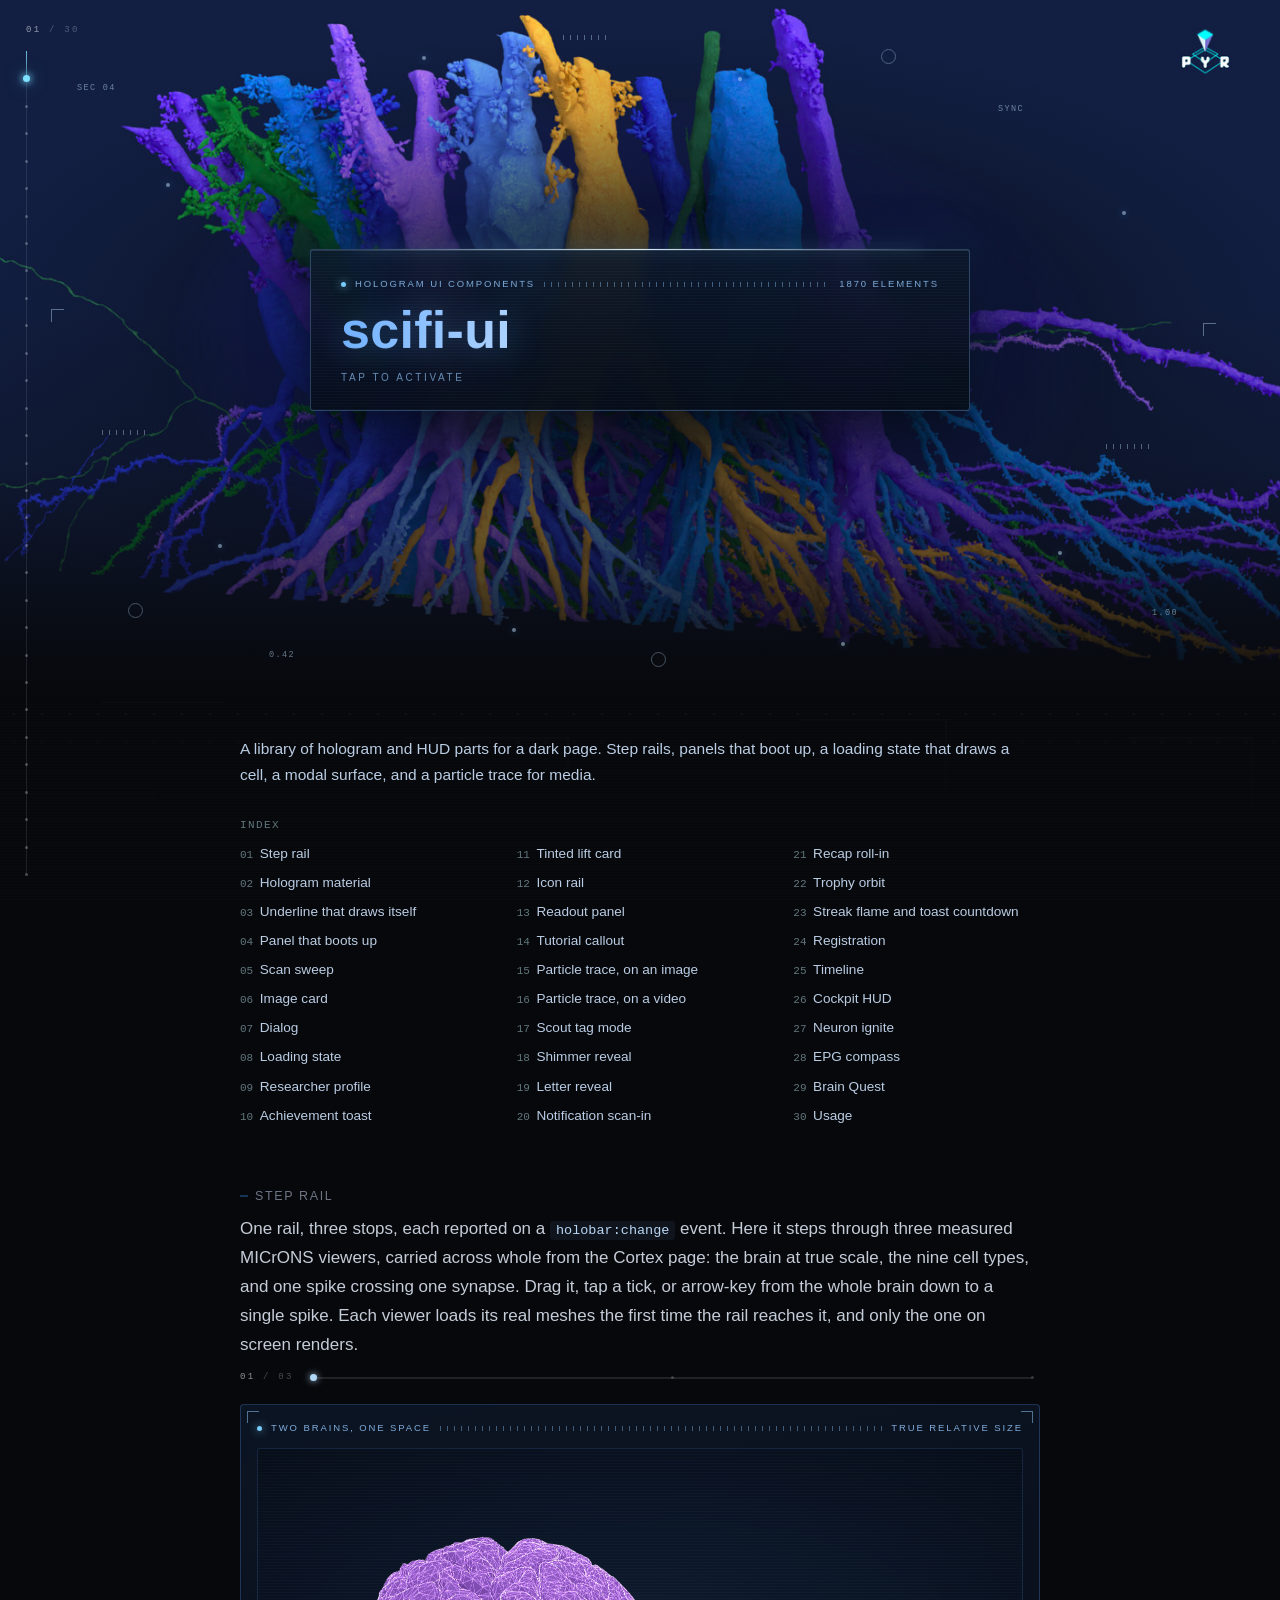
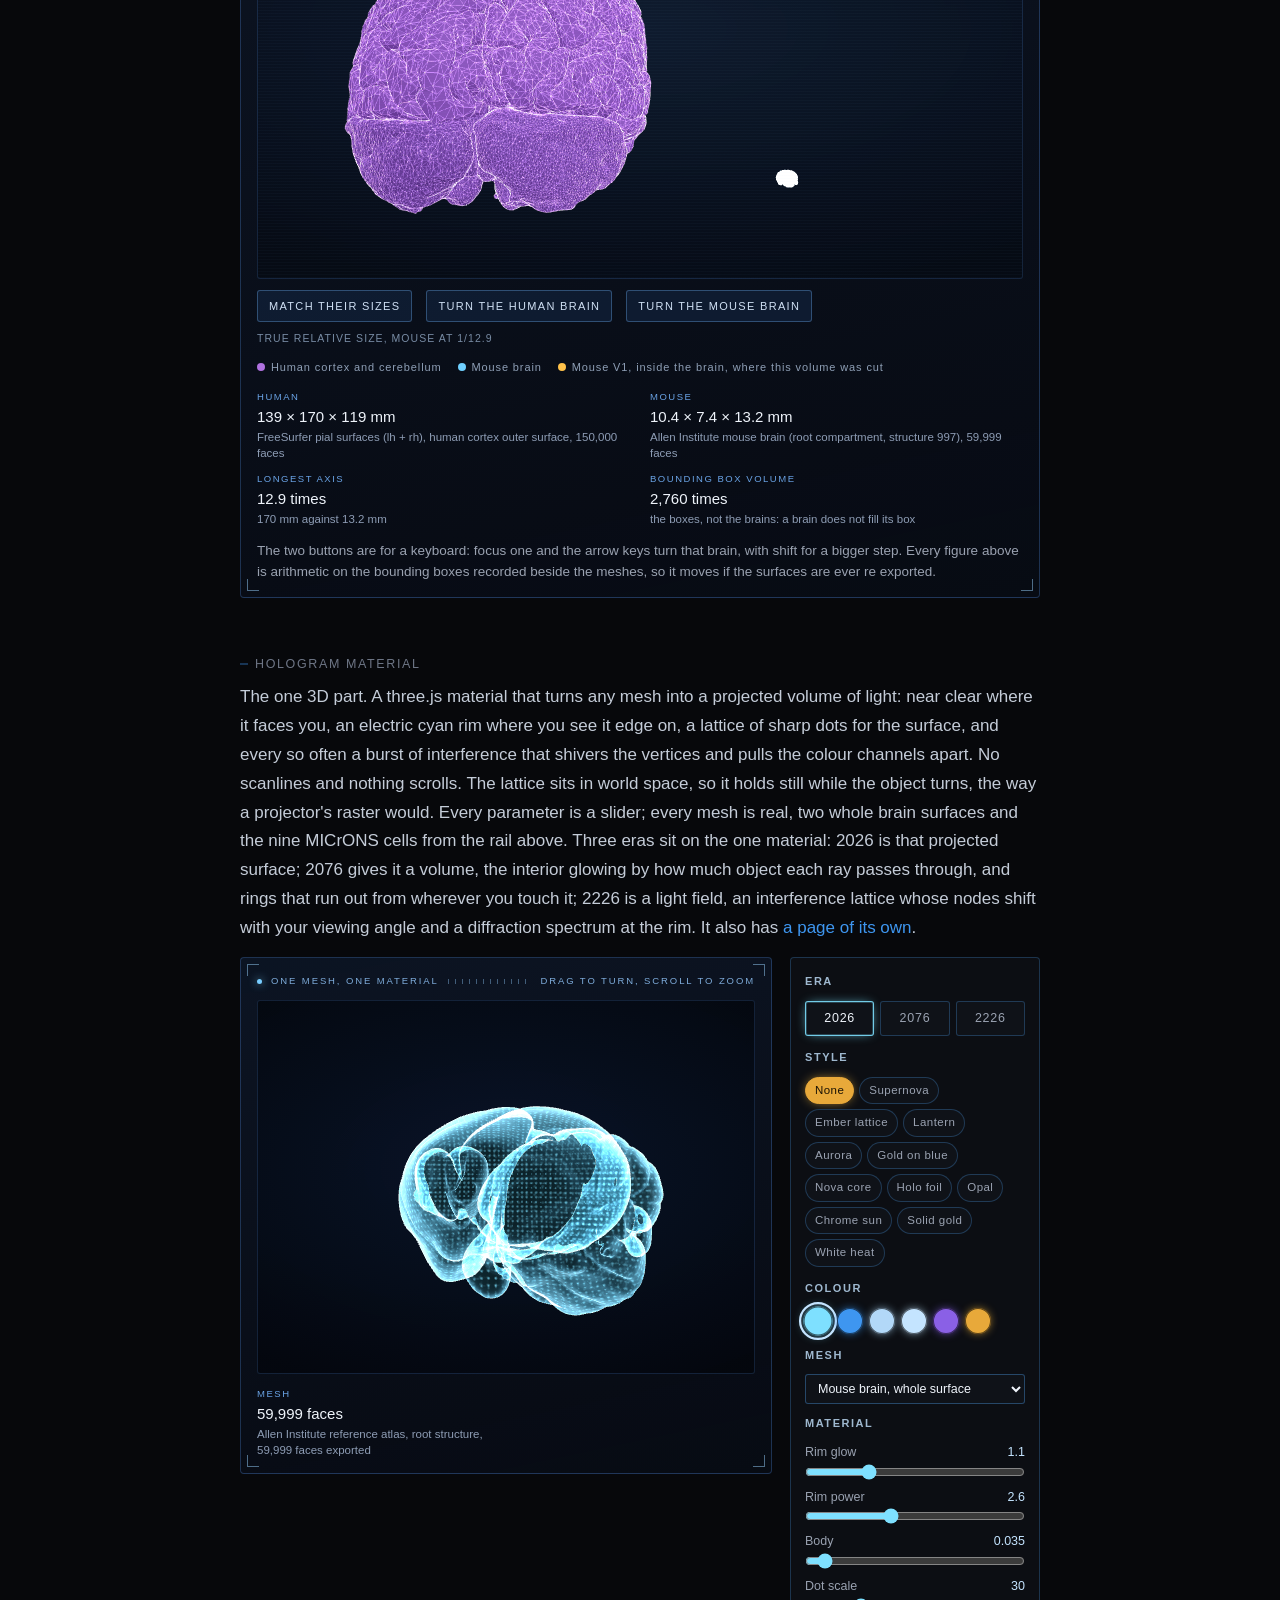
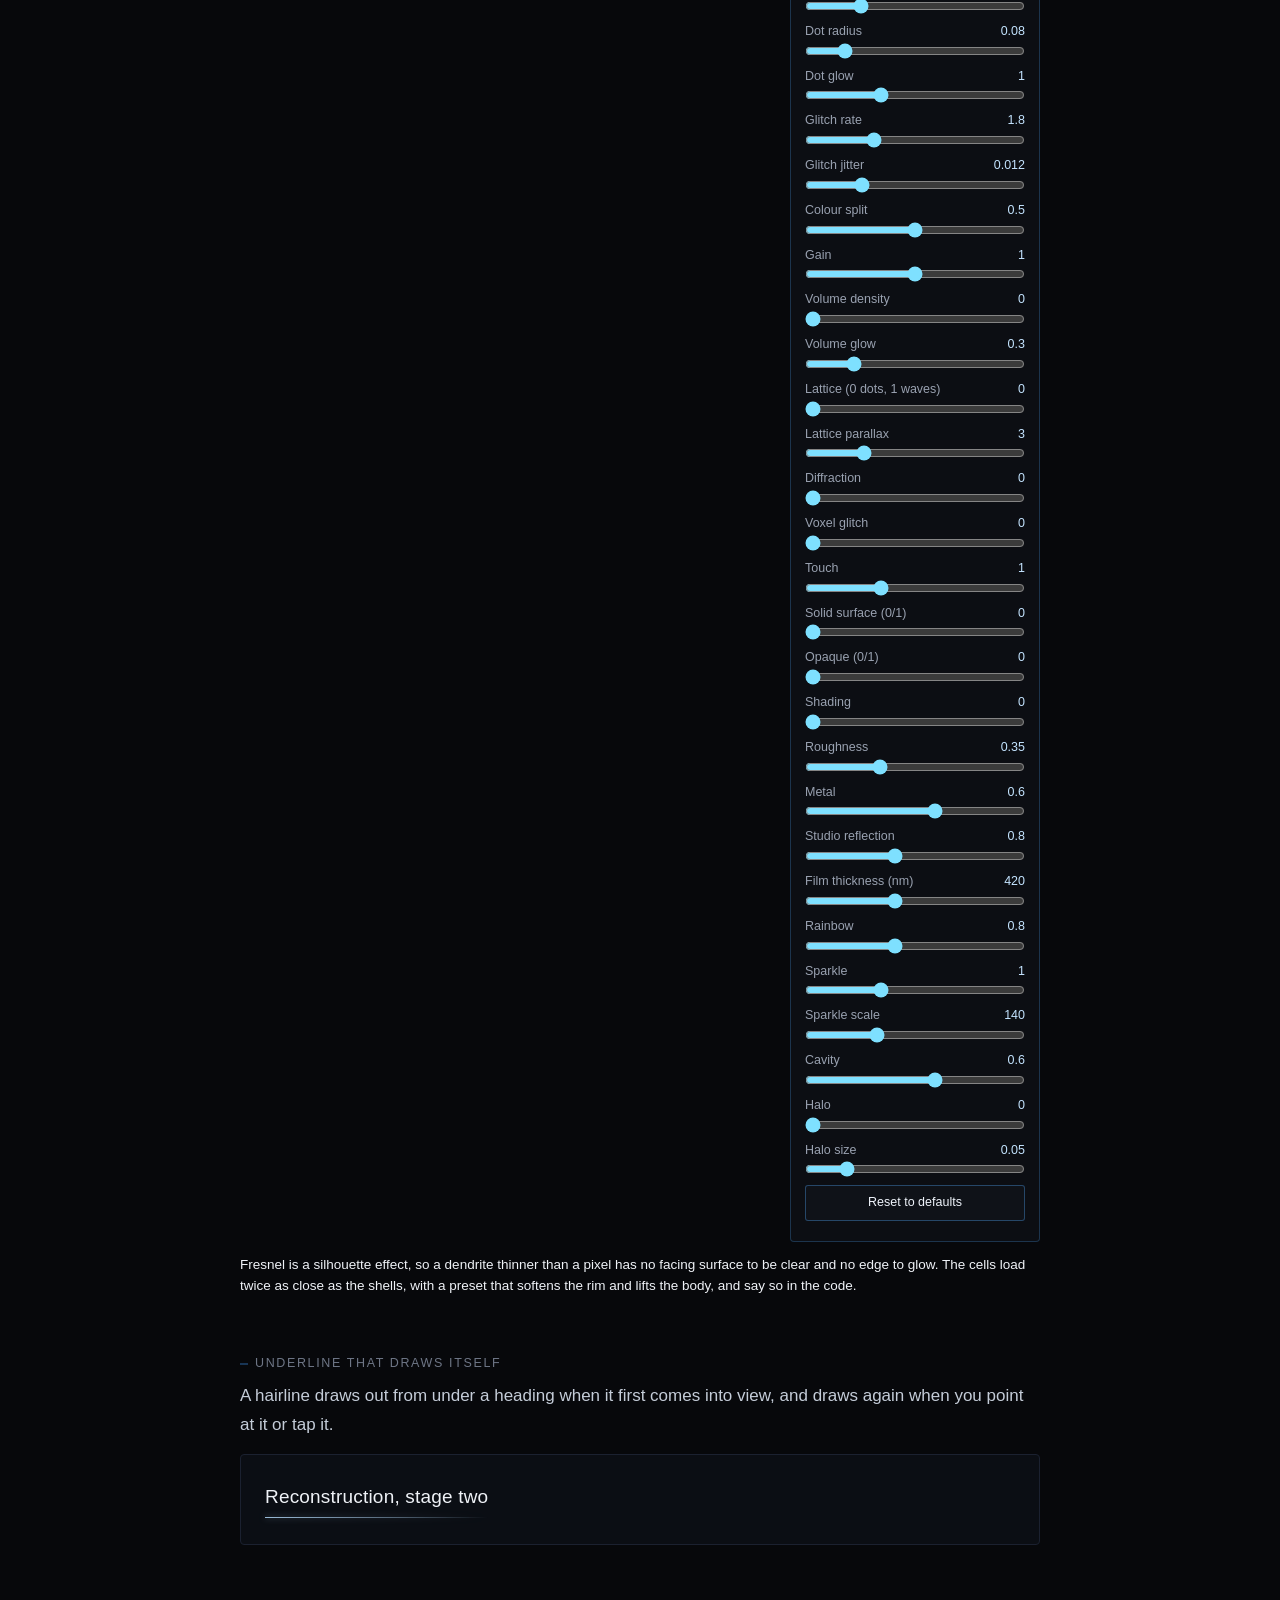
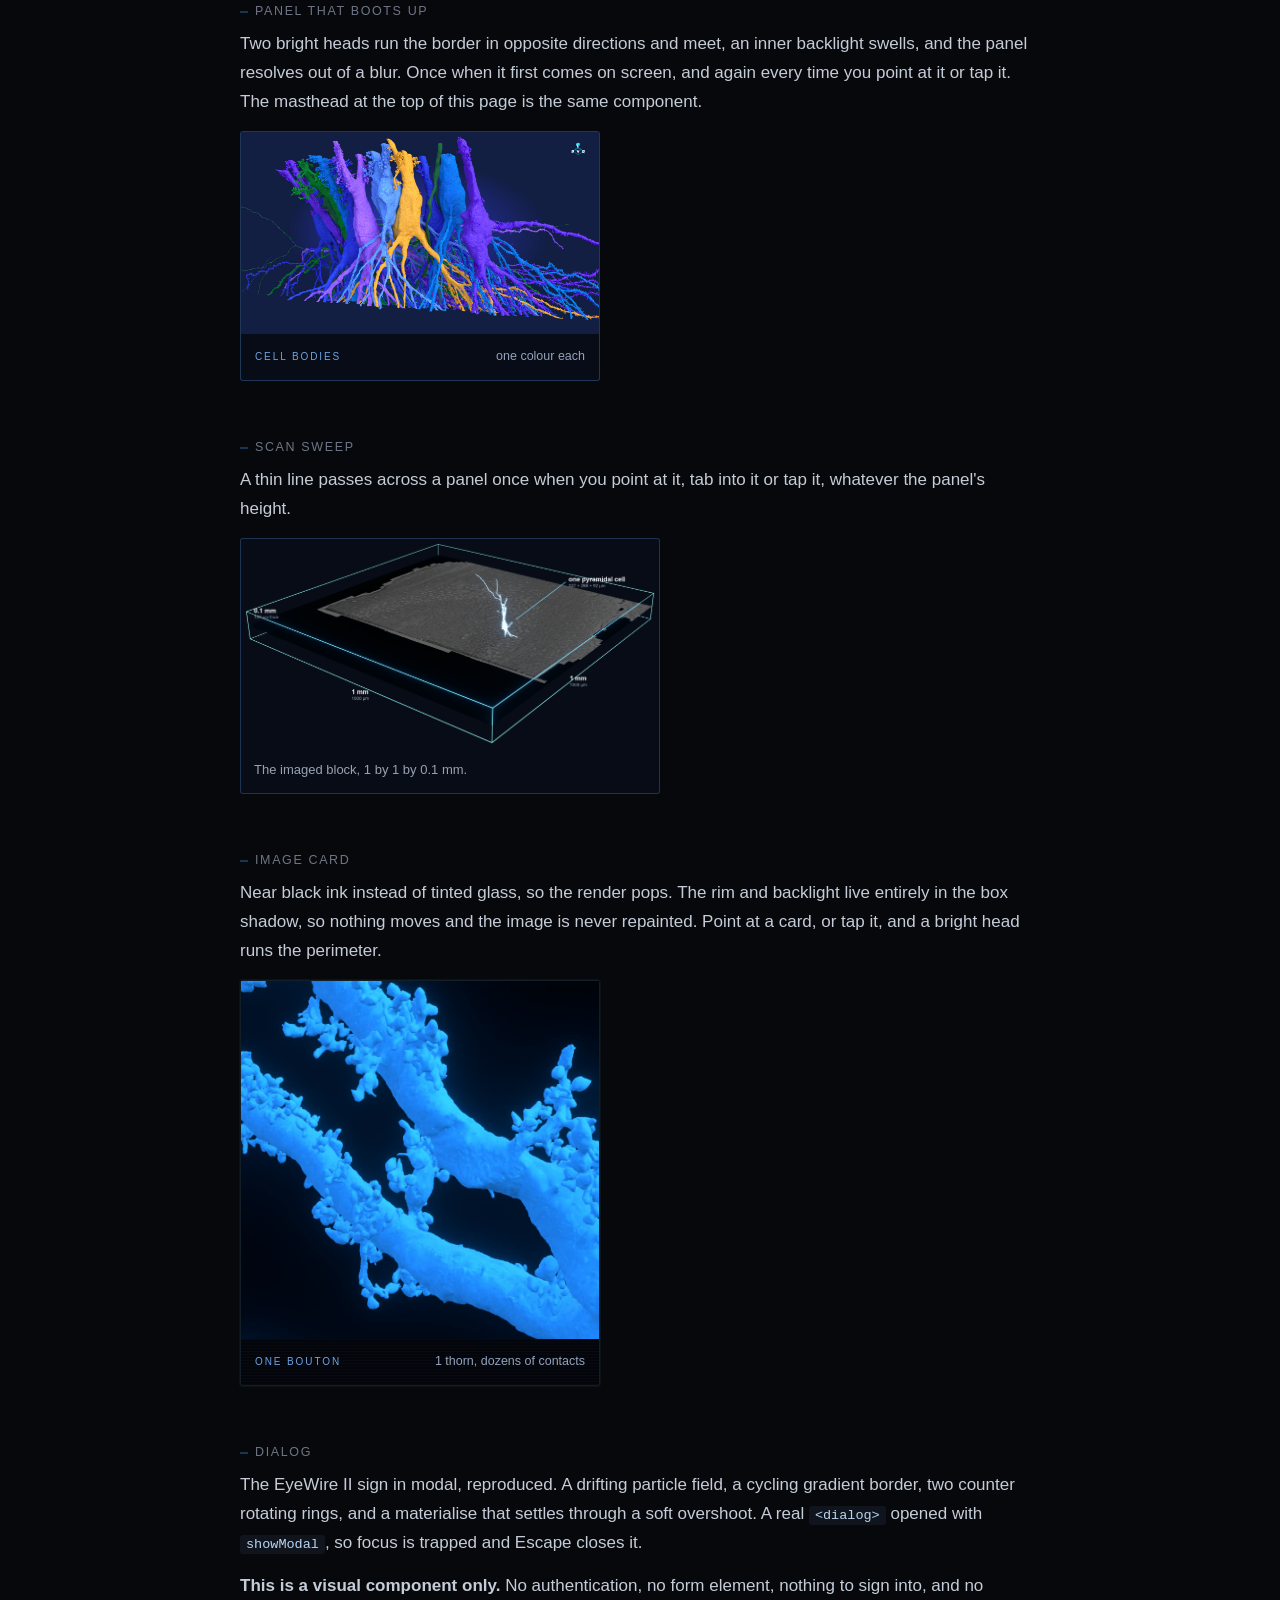
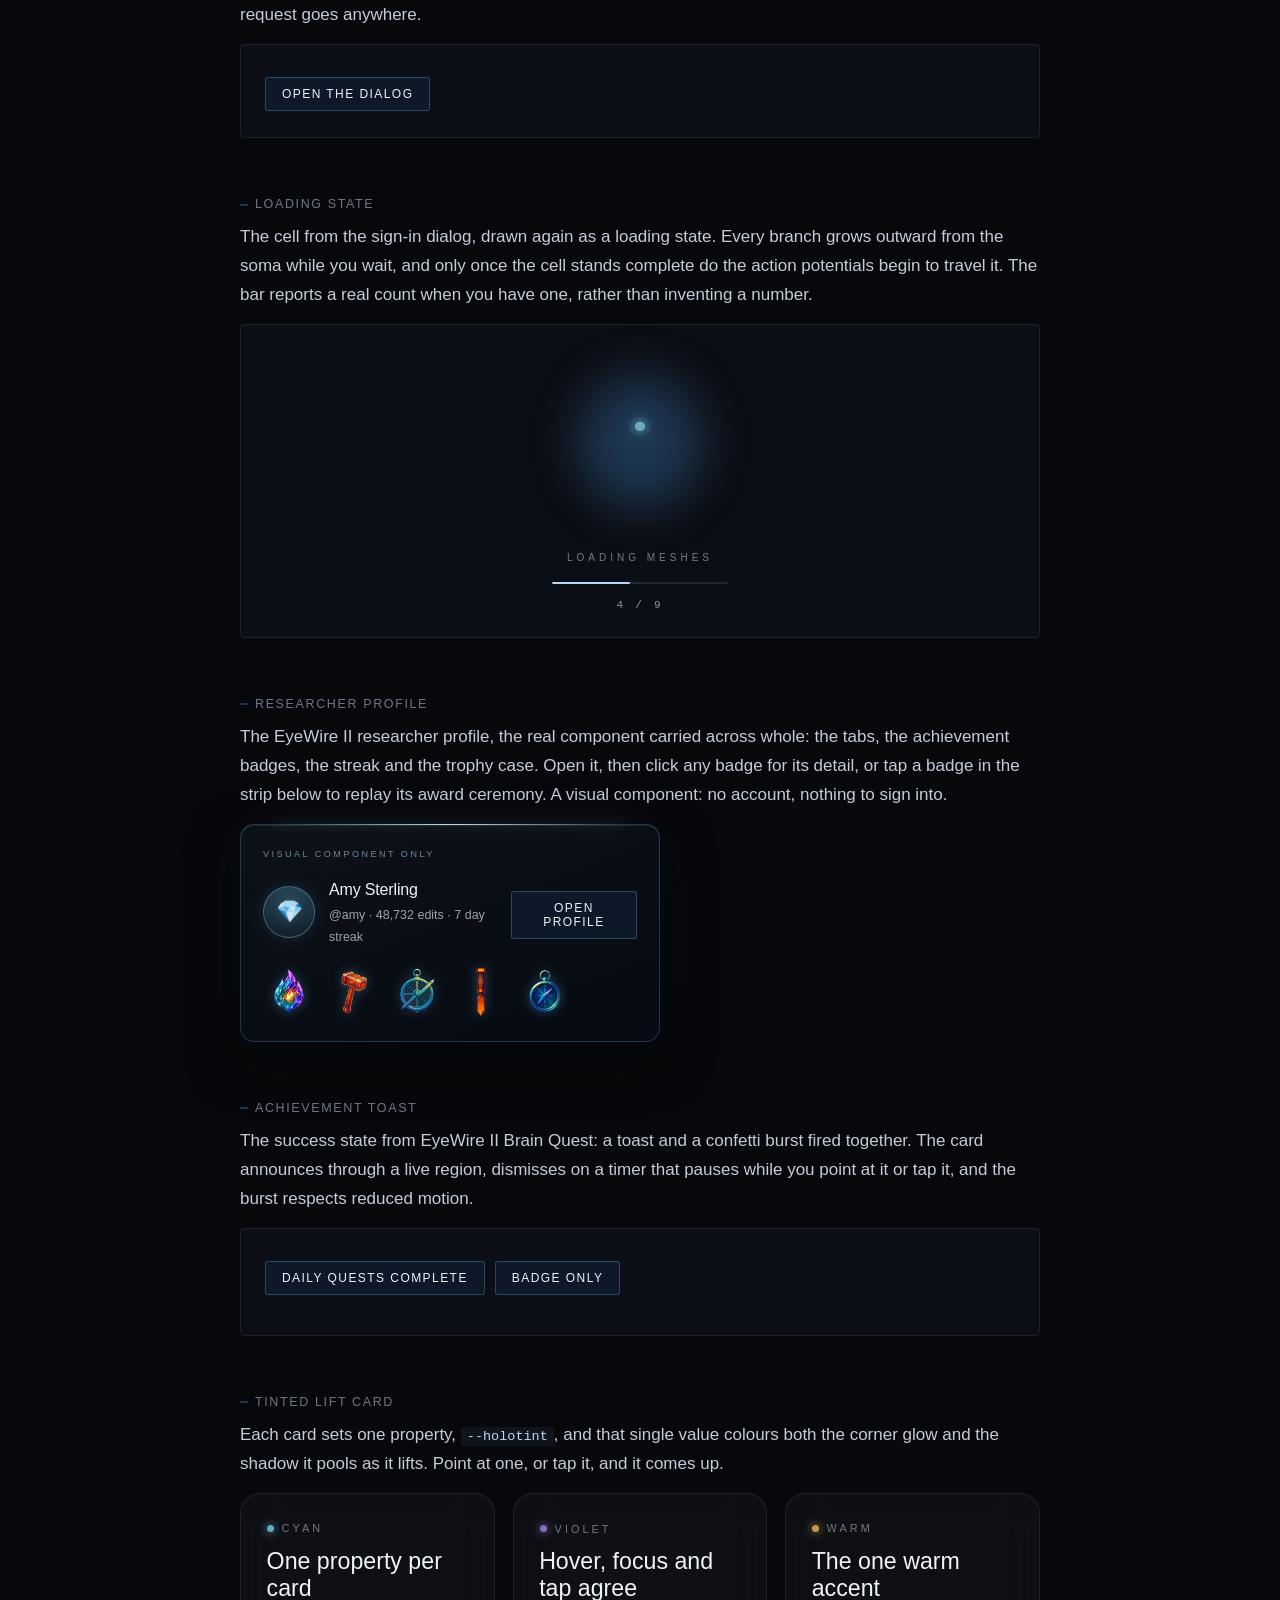
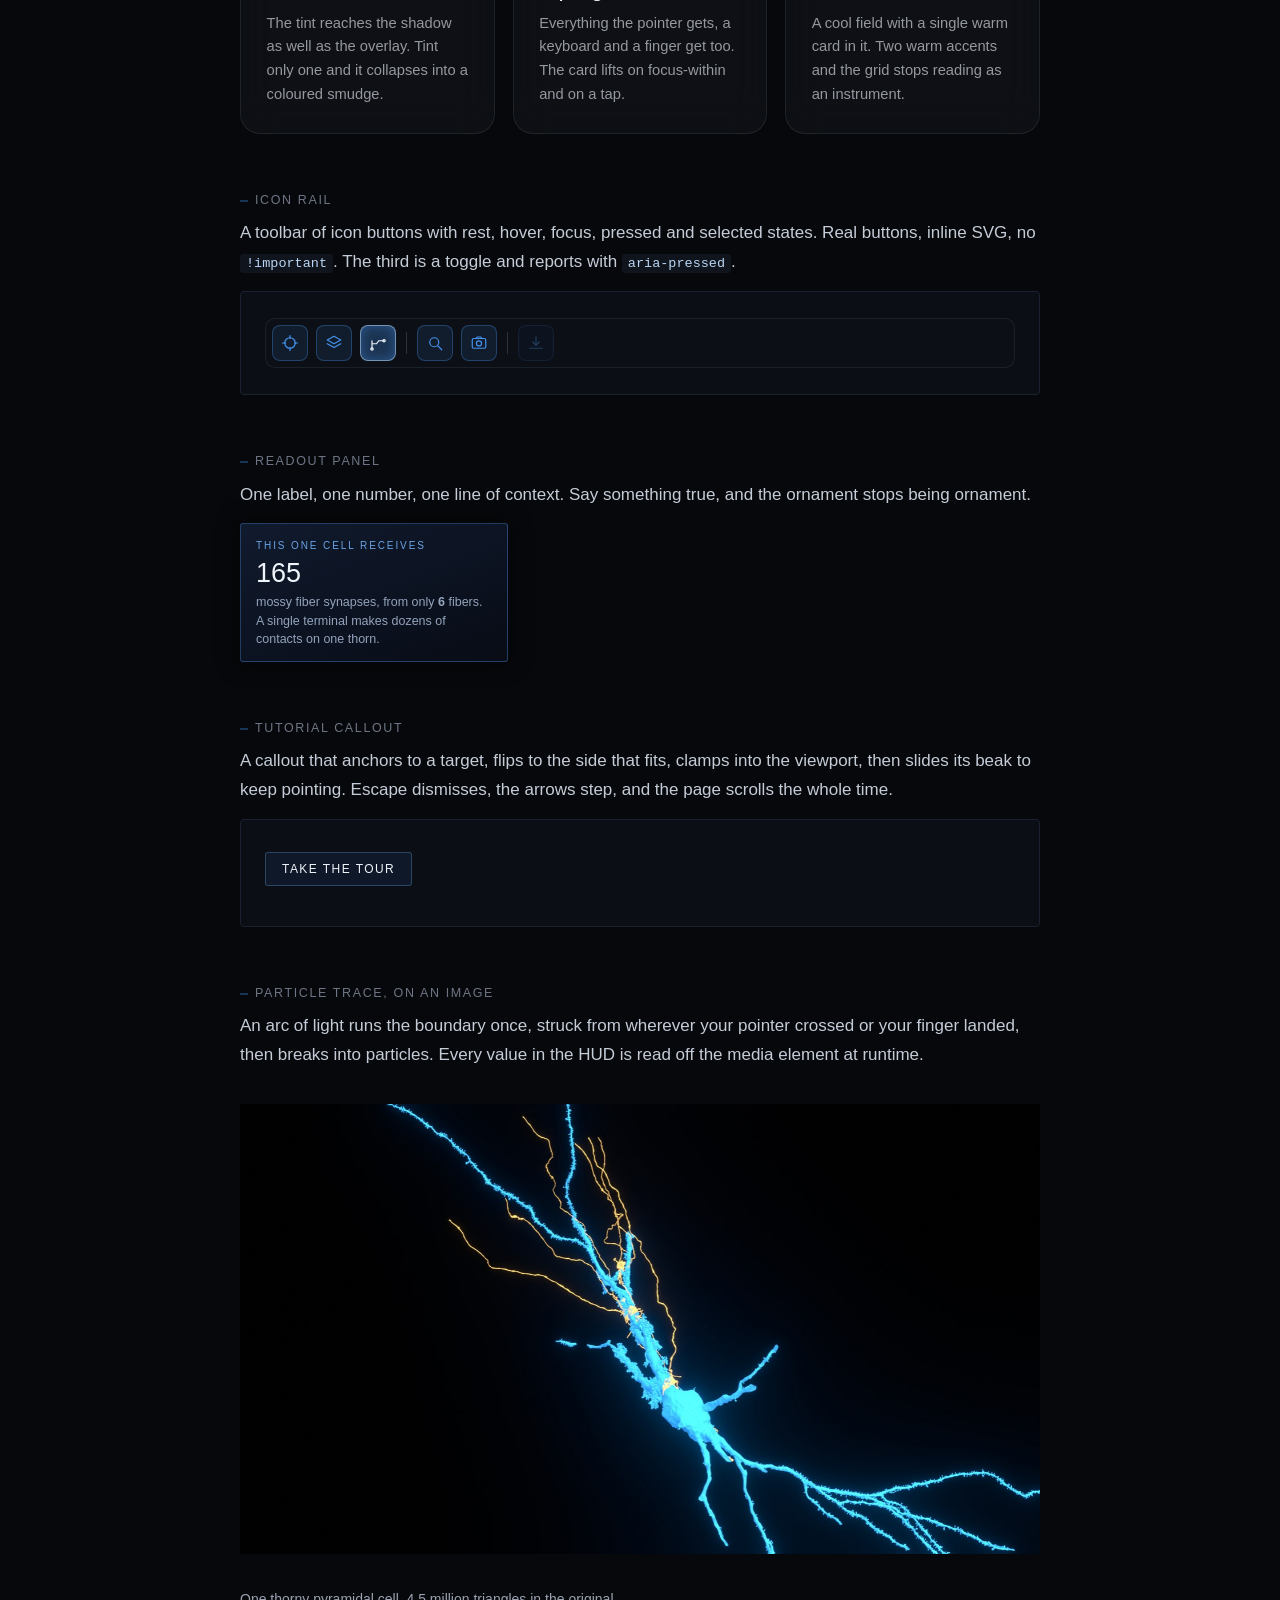
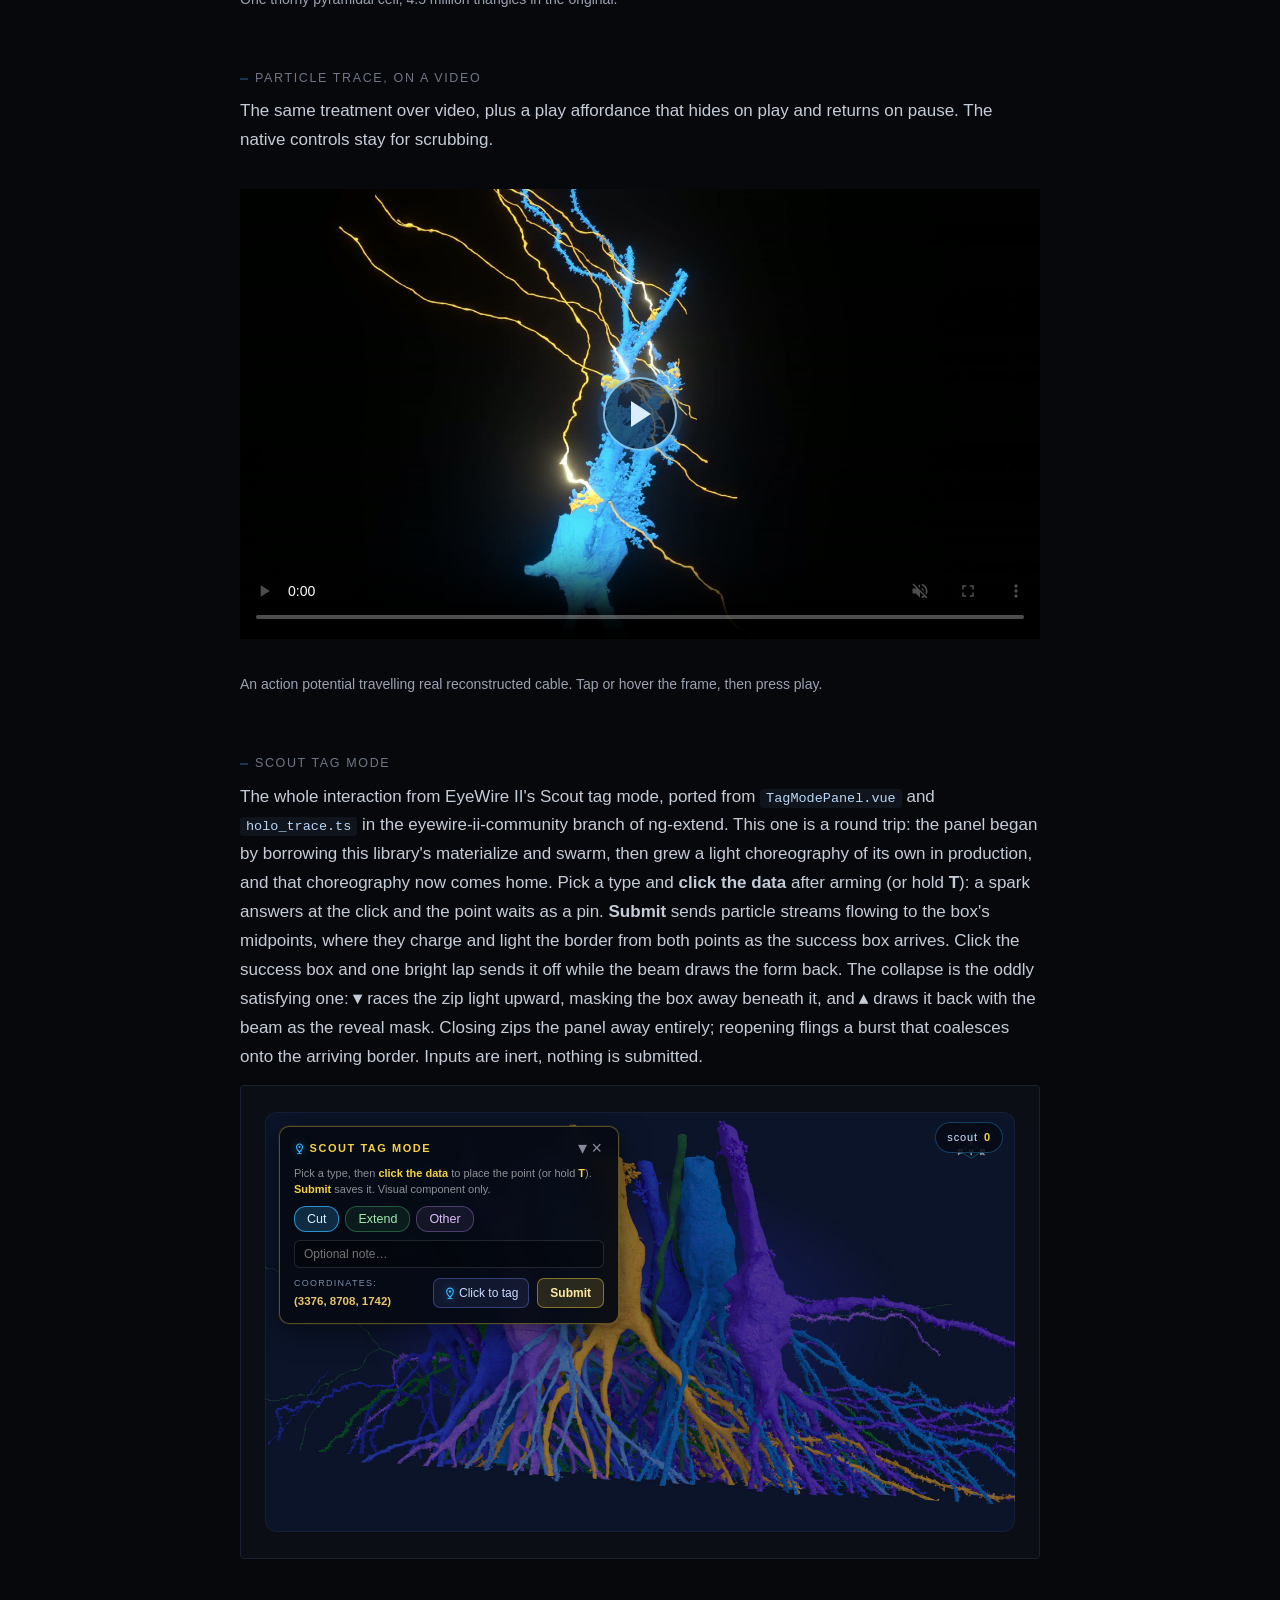
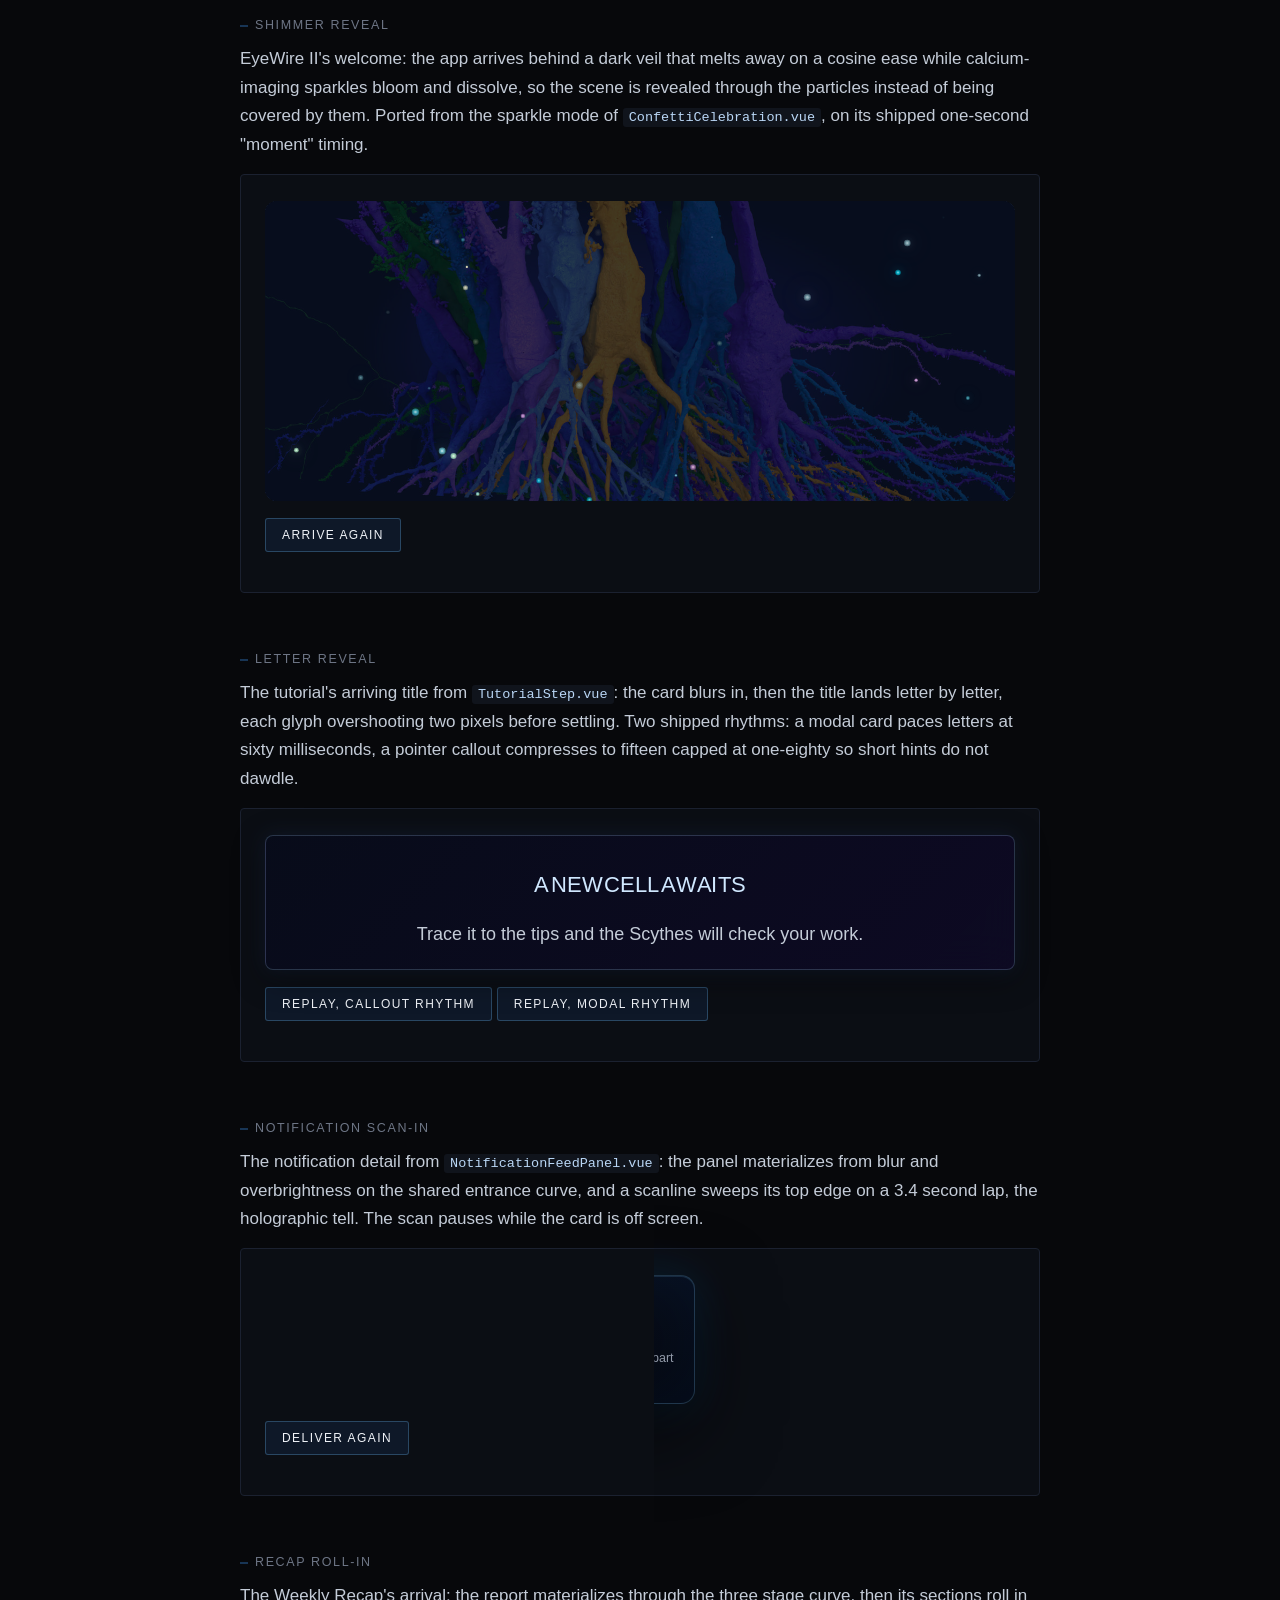
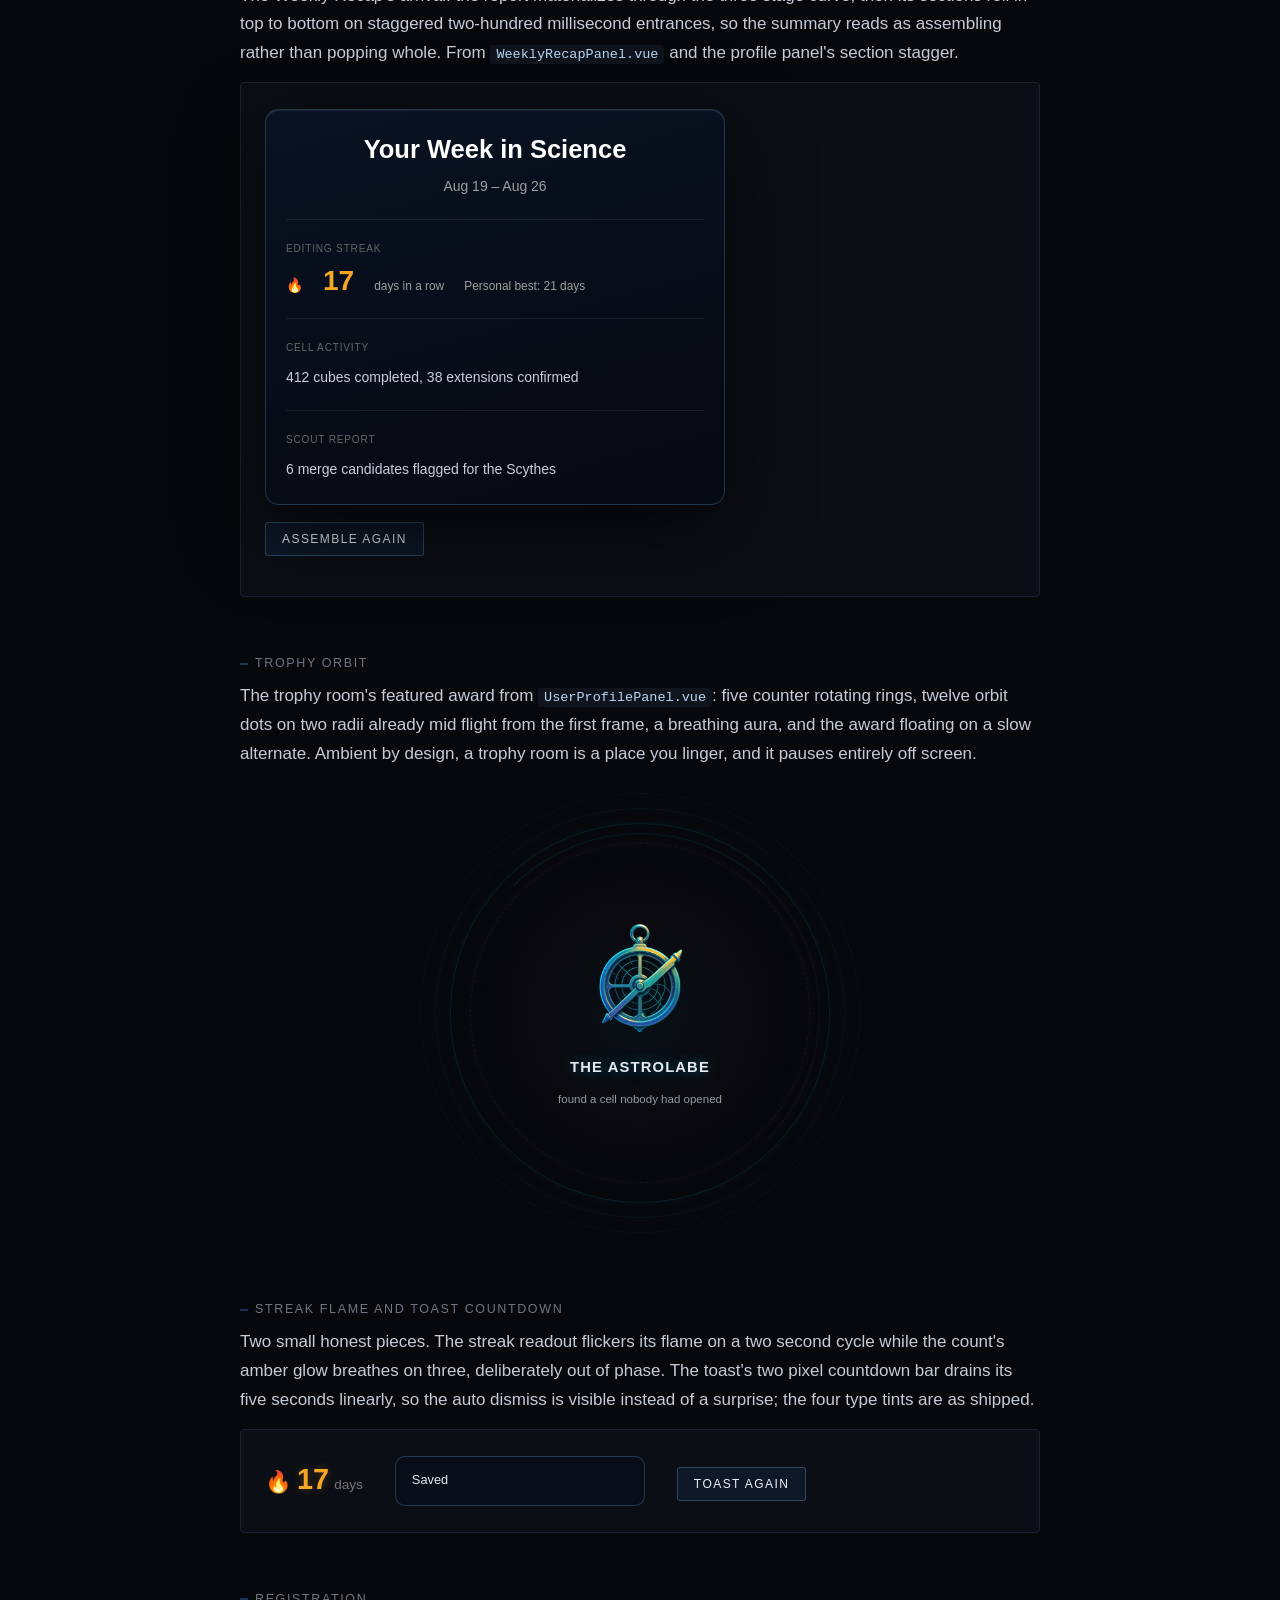
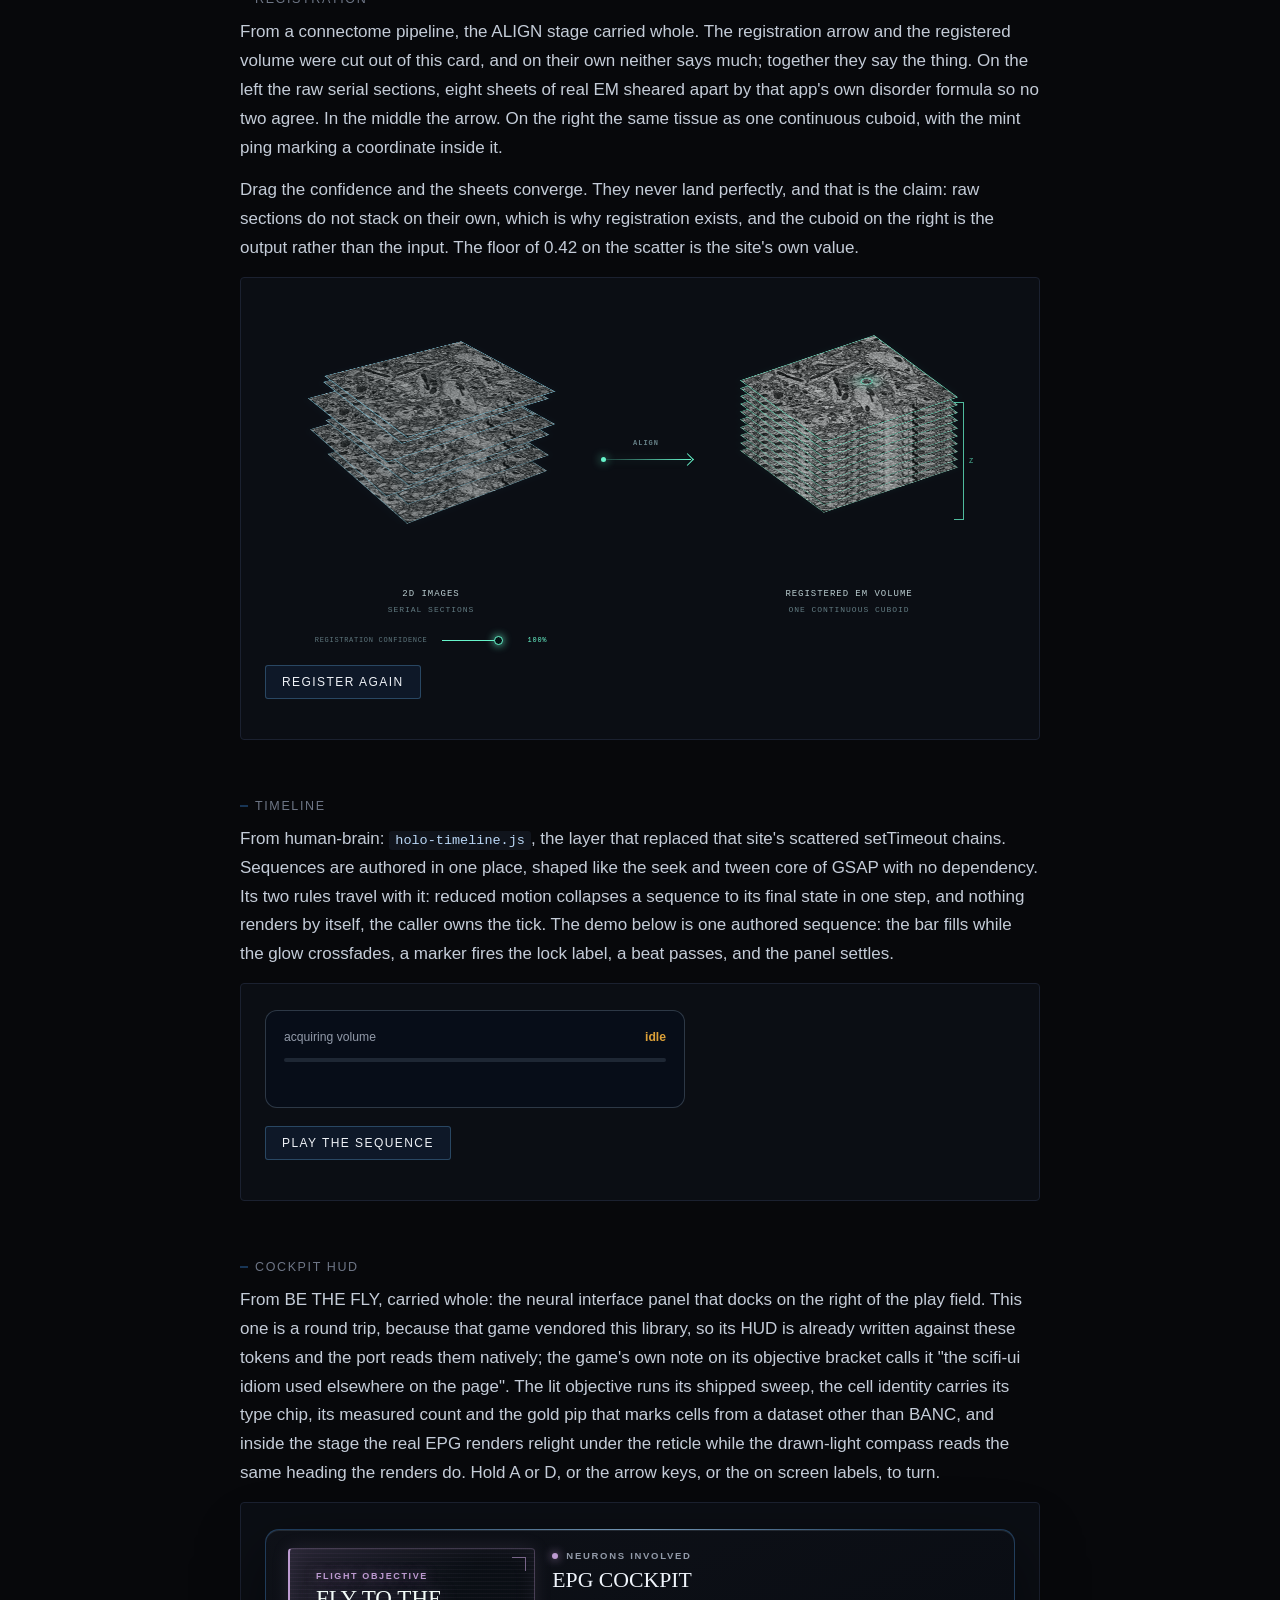
==== commit 50be61ac: "Genericise the attribution for one upstream source That repository is now private, and a public one " ====
--- a/index.html
+++ b/index.html
@@ -1005,11 +1005,11 @@
   </div>
 
   <h2 id="registration">Registration</h2>
-  <p>From whatisabrain.com's connectome pipeline, the ALIGN stage carried
+  <p>From a connectome pipeline, the ALIGN stage carried
   whole. The registration arrow and the registered volume were cut out of
   this card, and on their own neither says much; together they say the
   thing. On the left the raw serial sections, eight sheets of real EM
-  sheared apart by the site's own disorder formula so no two agree. In the
+  sheared apart by that app's own disorder formula so no two agree. In the
   middle the arrow. On the right the same tissue as one continuous cuboid,
   with the mint ping marking a coordinate inside it.</p>
   <p>Drag the confidence and the sheets converge. They never land
--- a/components/tinted-card.css
+++ b/components/tinted-card.css
@@ -1,5 +1,6 @@
 /* ---- tinted lift card (holotint) ----------------------------------------
-   From the card grid on whatisabrain.com.
+   From the card grid of a shipping site, source not named here, see
+   AGENTS.md section 2.
 
    THE IDEA WORTH PRESERVING: one custom property per card.
 
--- a/components/registration-arrow.css
+++ b/components/registration-arrow.css
@@ -1,12 +1,12 @@
 /* ---- registration-arrow: two views, locked ----------------------------------
-   Ported from whatisabrain.com's connectome app (apps/connectome,
-   styles.css .registration-arrow): the small indicator between the raw
-   sheet stack and the registered volume in the pipeline diagram. A one
+   Ported from a connectome pipeline app, source not named here, see
+   AGENTS.md section 2: the small indicator between the raw sheet stack and
+   the registered volume in the pipeline diagram. A one
    pixel gradient line with a chevron head, and a mint dot that rides it
    end to end on a 2.1s ease-in-out loop, fading in at 20 percent and out
    at the tip. It says one thing: data is flowing from this pane to that
    one, and the two are locked together. Prefixed regarrow- mechanically;
-   the mint is the connectome site's own accent, carried as a local token. */
+   the mint is that app's own accent, carried as a local token. */
 
 .regarrow {
   --regarrow-mint: rgb(103 245 203);
--- a/components/block-ping.css
+++ b/components/block-ping.css
@@ -1,14 +1,14 @@
 /* ---- block-ping: the event is here, in the volume ---------------------------
-   Ported from whatisabrain.com's connectome app (apps/connectome,
-   styles.css .registered-volume / .block-signal): the registered EM volume
-   from the pipeline diagram, ten sections of real EM texture stacked in 3D
+   Ported from a connectome pipeline app, source not named here, see
+   AGENTS.md section 2: the registered EM volume from the pipeline diagram,
+   ten sections of real EM texture stacked in 3D
    CSS (rotateX 60, rotateZ -34, 9px of translateZ per slice, borders
    brightening with depth), a Z depth bracket on the right, and a mint ping
    that expands at a coordinate inside the volume on a 2.4s ease-out loop,
    scale 0.3 to 3.2 while it fades. The point it makes: an event has a
    place in the tissue, not just a row in a table. Prefixed blockping-
-   mechanically; the EM texture is the site's own media/raw-em.png, carried
-   into this repo's media directory. */
+   mechanically; the EM texture is that app's own, carried into this repo's
+   media directory as raw-em.png. */
 
 .blockping-volume {
   --blockping-mint: rgb(103 245 203);
--- a/components/alignment-diagram.css
+++ b/components/alignment-diagram.css
@@ -1,9 +1,9 @@
 /* ---- alignment-diagram: what registration actually does ---------------------
-   Ported from whatisabrain.com's connectome app (apps/connectome,
-   src/App.tsx and styles.css .alignment-diagram): the ALIGN stage of the
-   pipeline, carried whole. It is the card the registration arrow and the
-   registered volume were cut out of, and on its own neither of them says
-   much; together they say the whole thing.
+   Ported from a connectome pipeline app, source not named here, see
+   AGENTS.md section 2: the ALIGN stage of the pipeline, carried whole. It is
+   the card the registration arrow and the registered volume were cut out of,
+   and on its own neither of them says much; together they say the whole
+   thing.
 
    Left, the raw serial sections: eight sheets of real EM texture, each
    pushed off its neighbour by the site's own disorder formula, so the
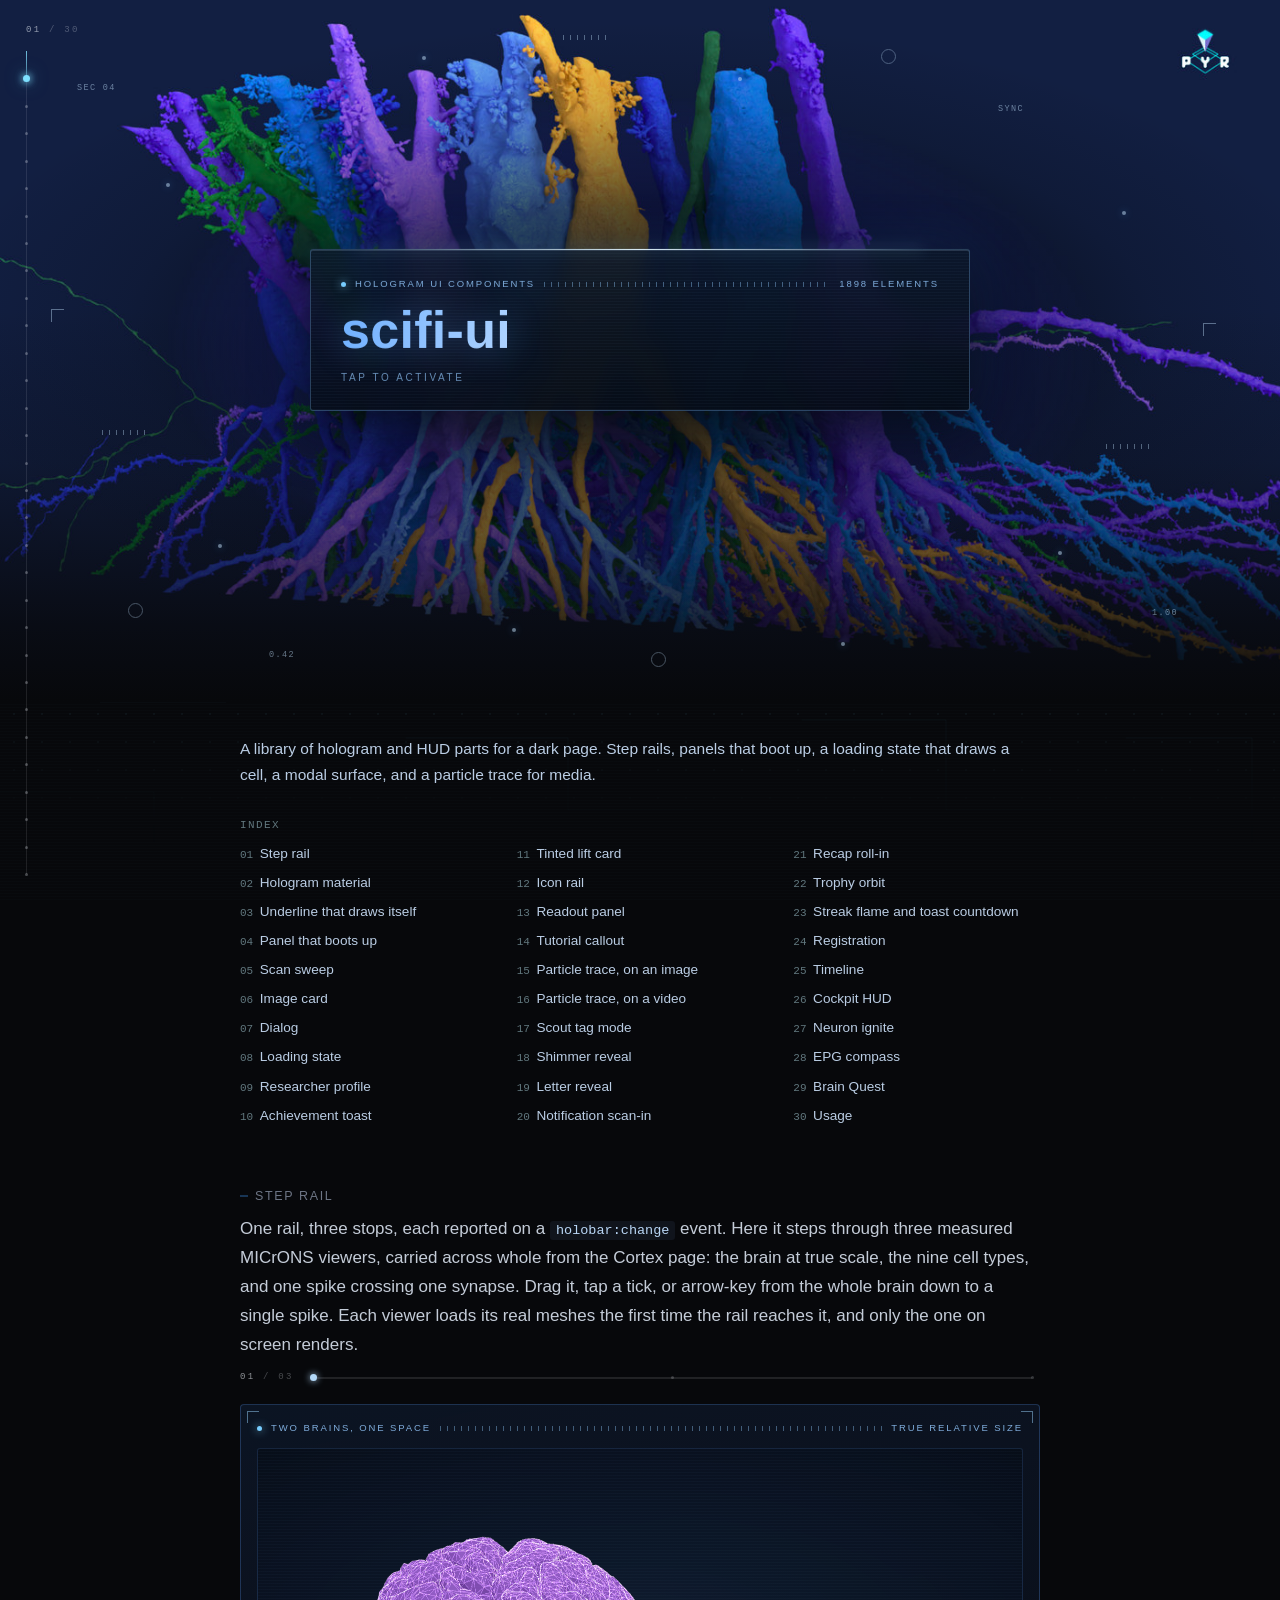
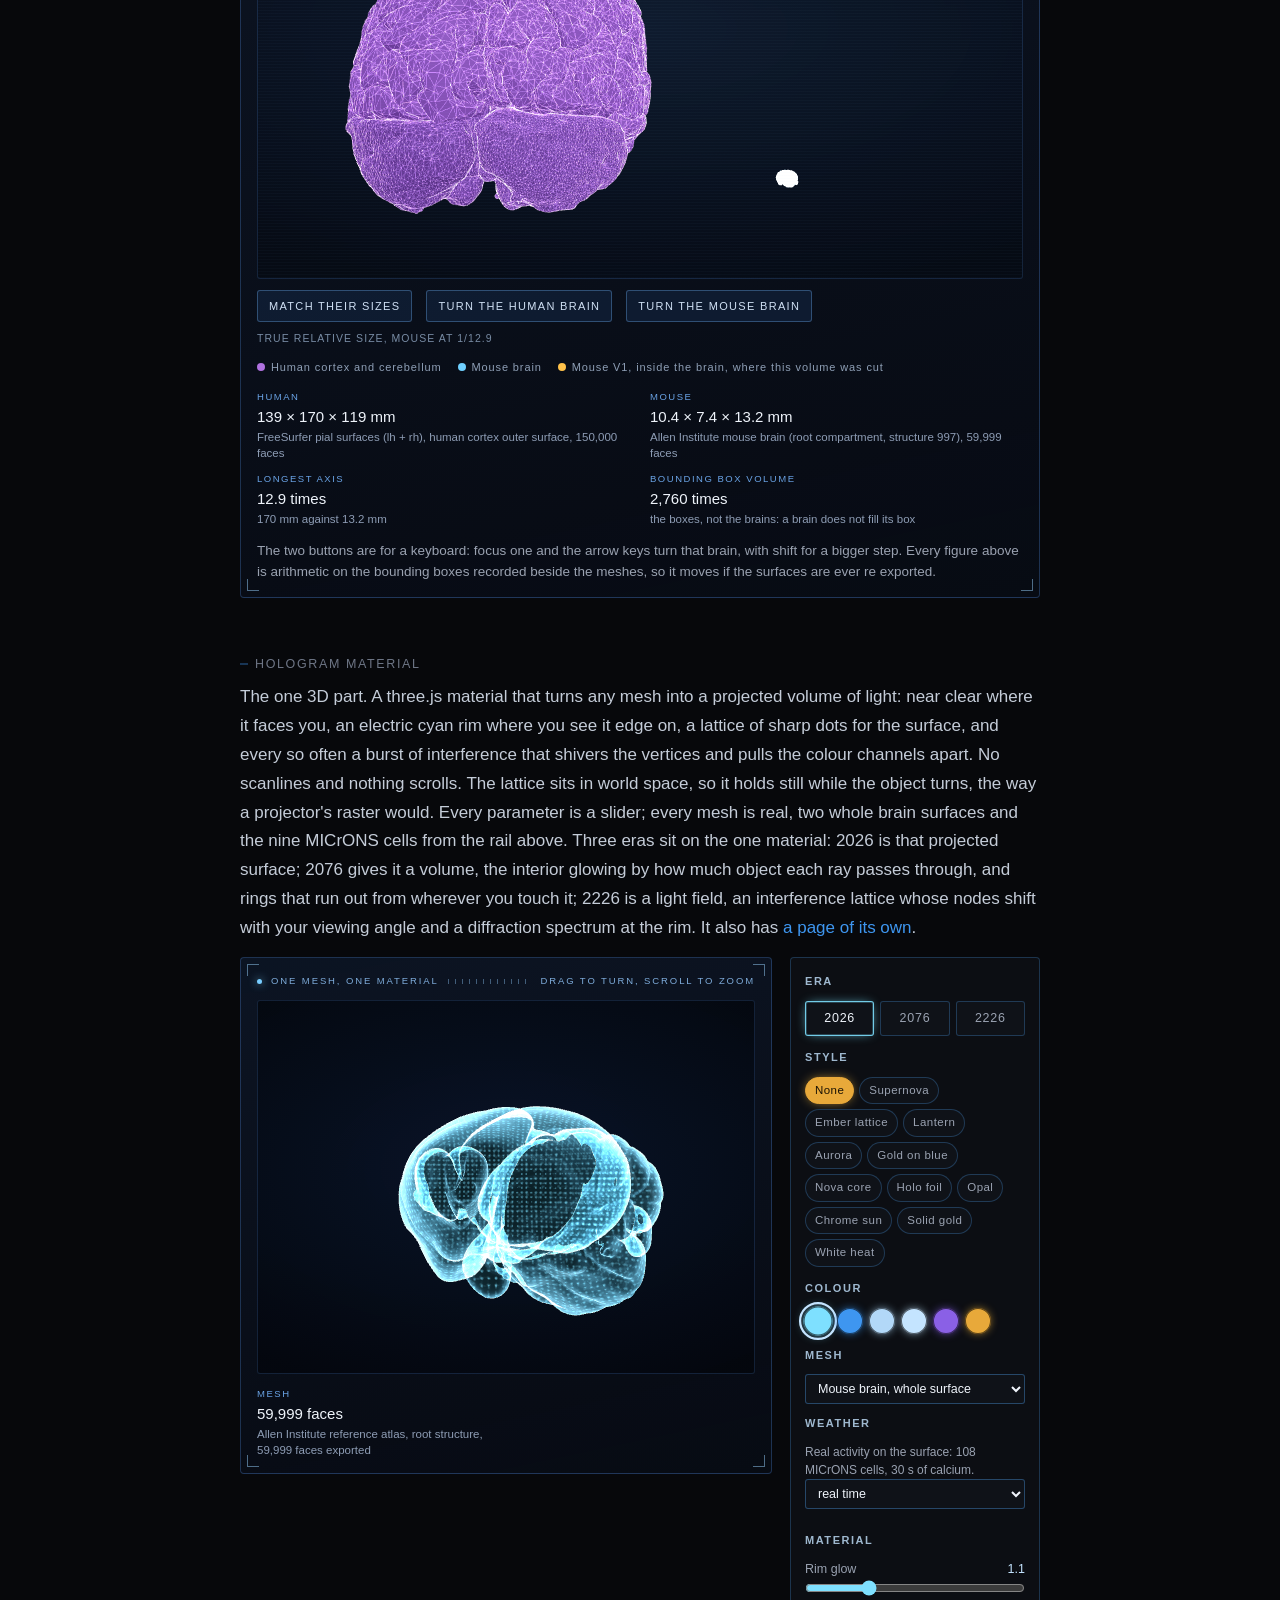
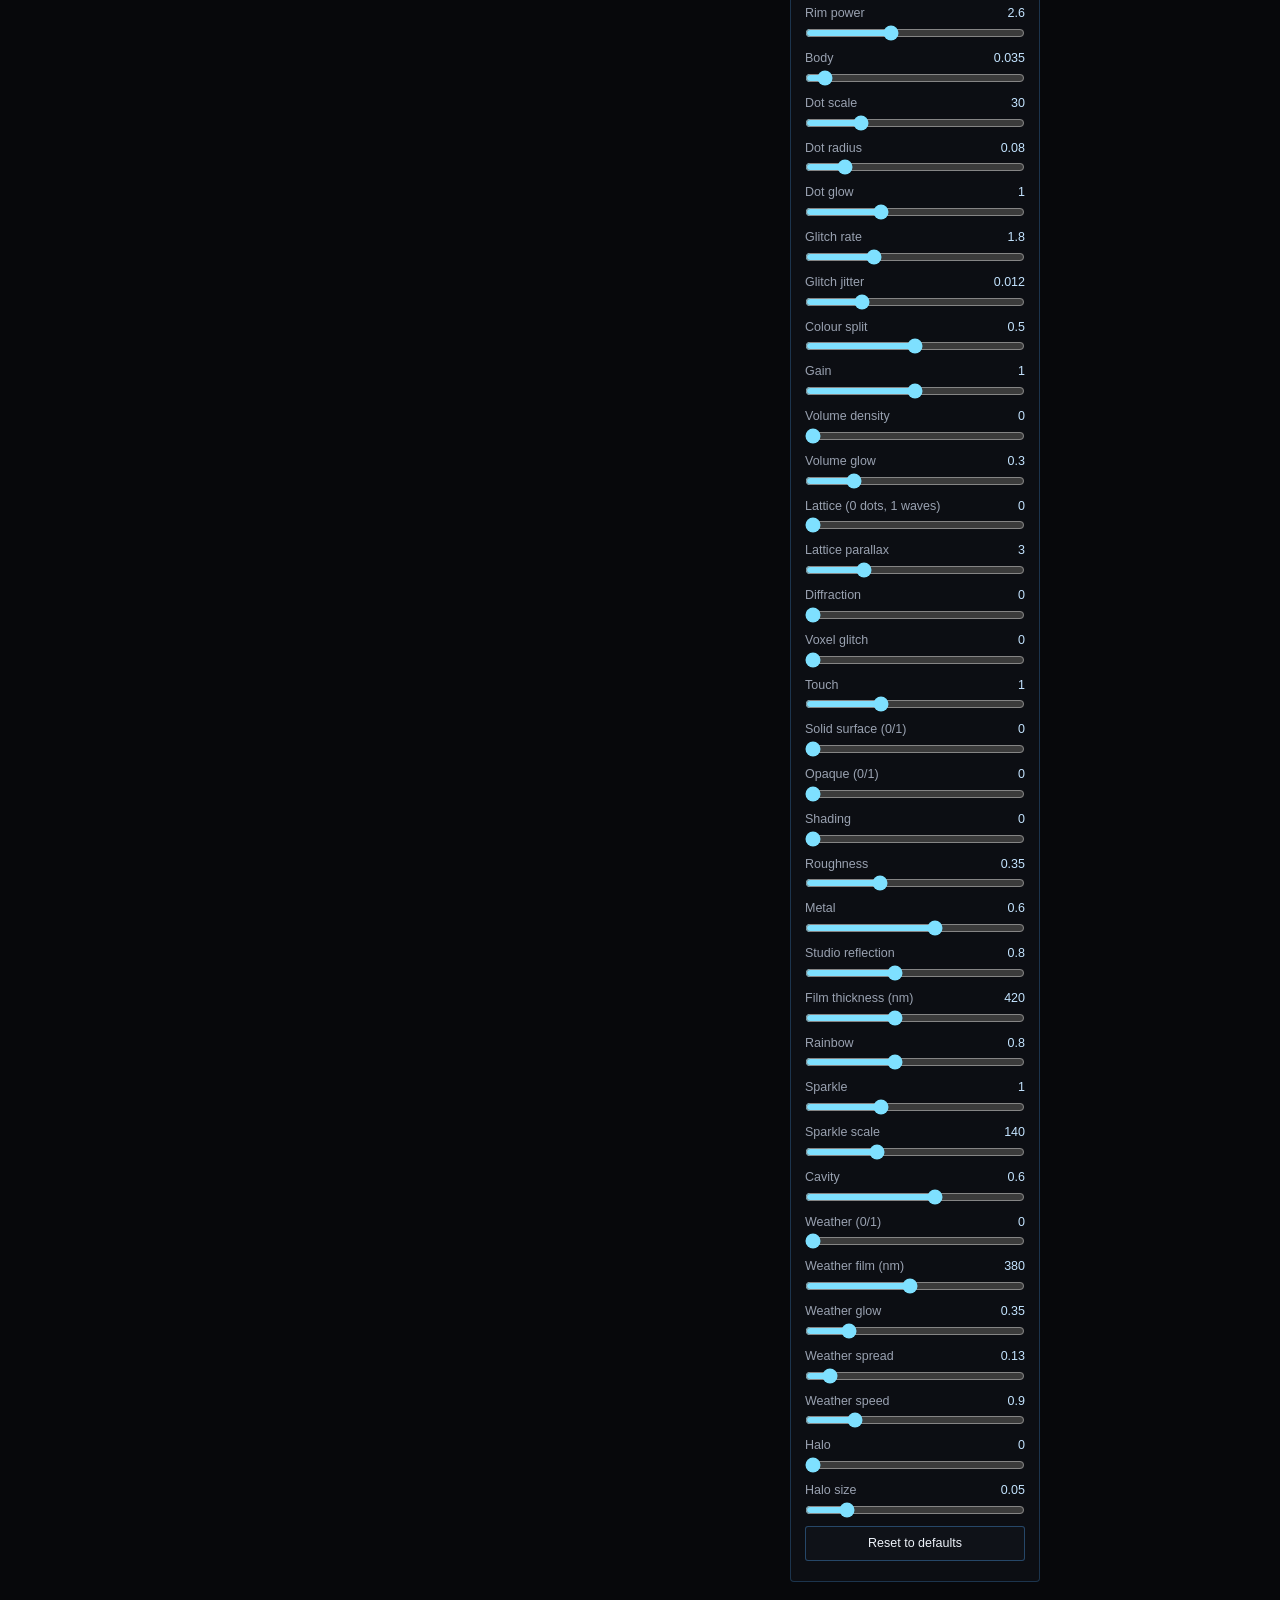
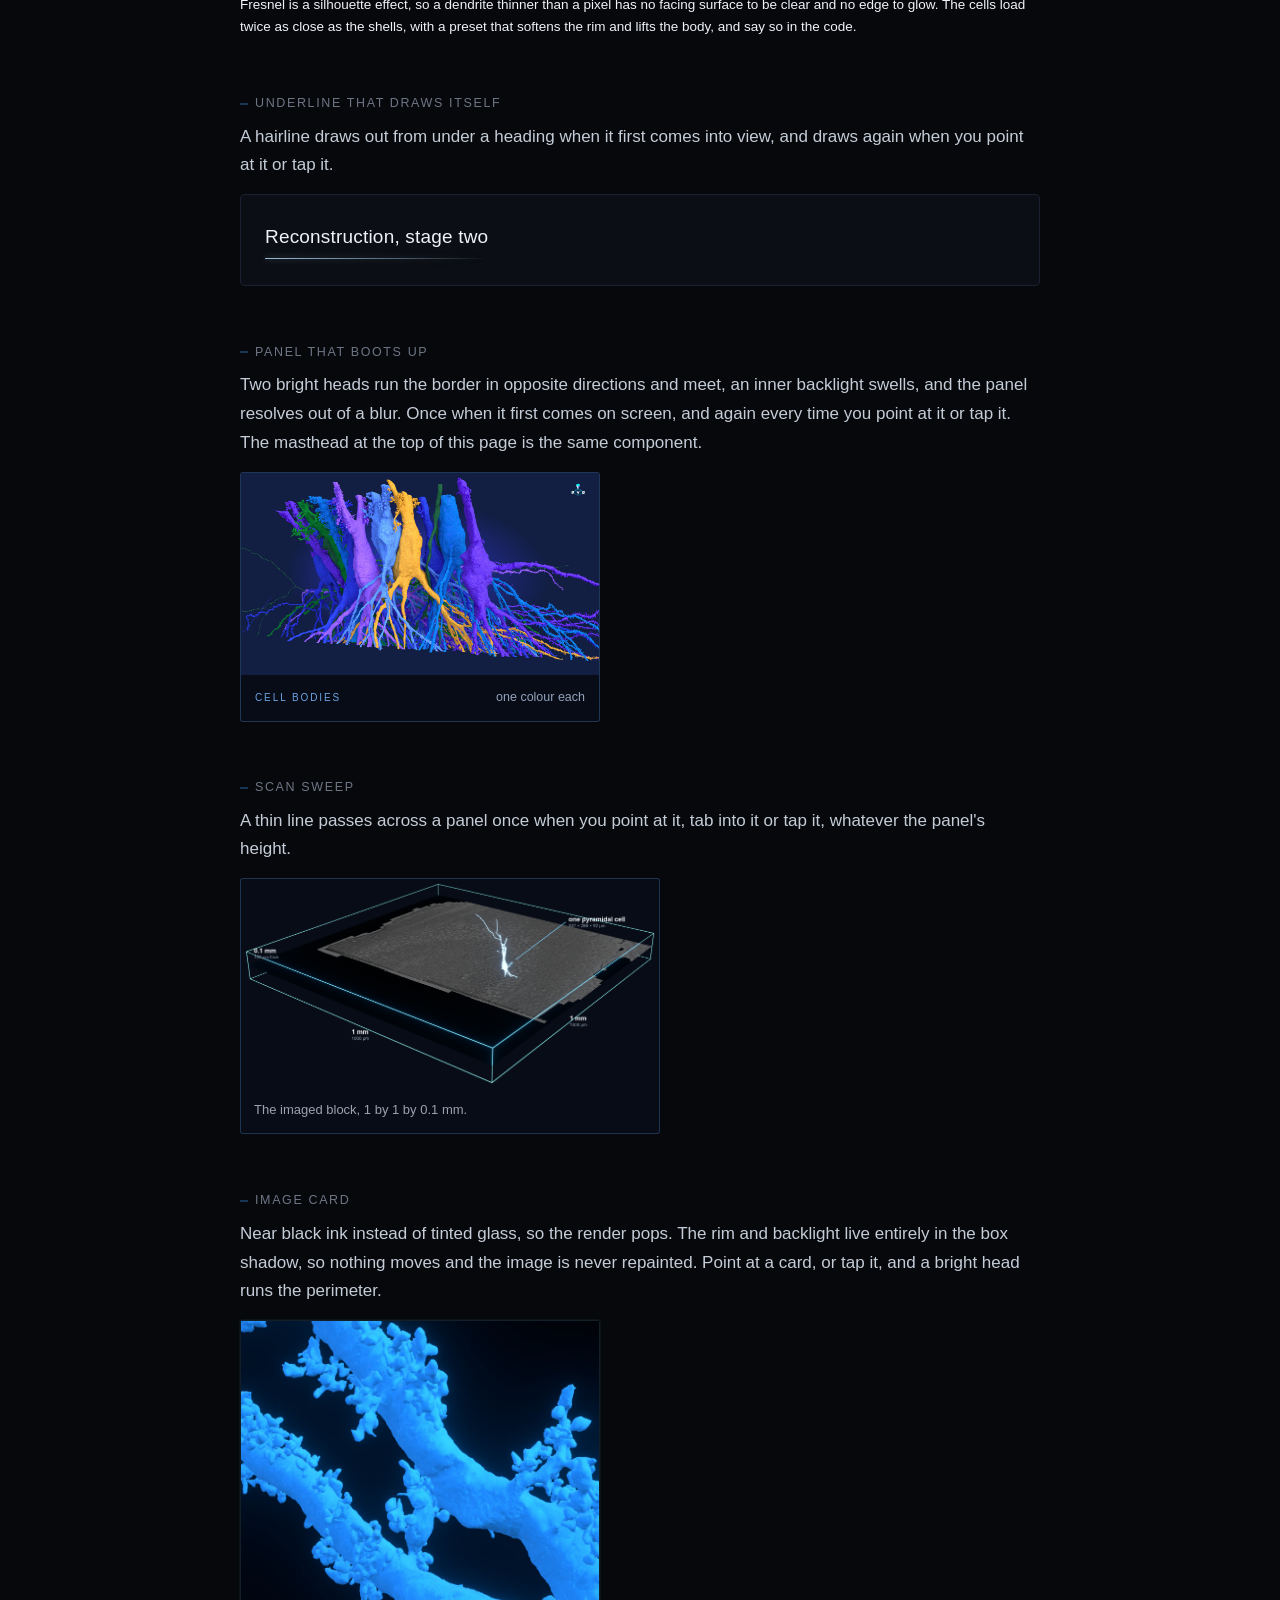
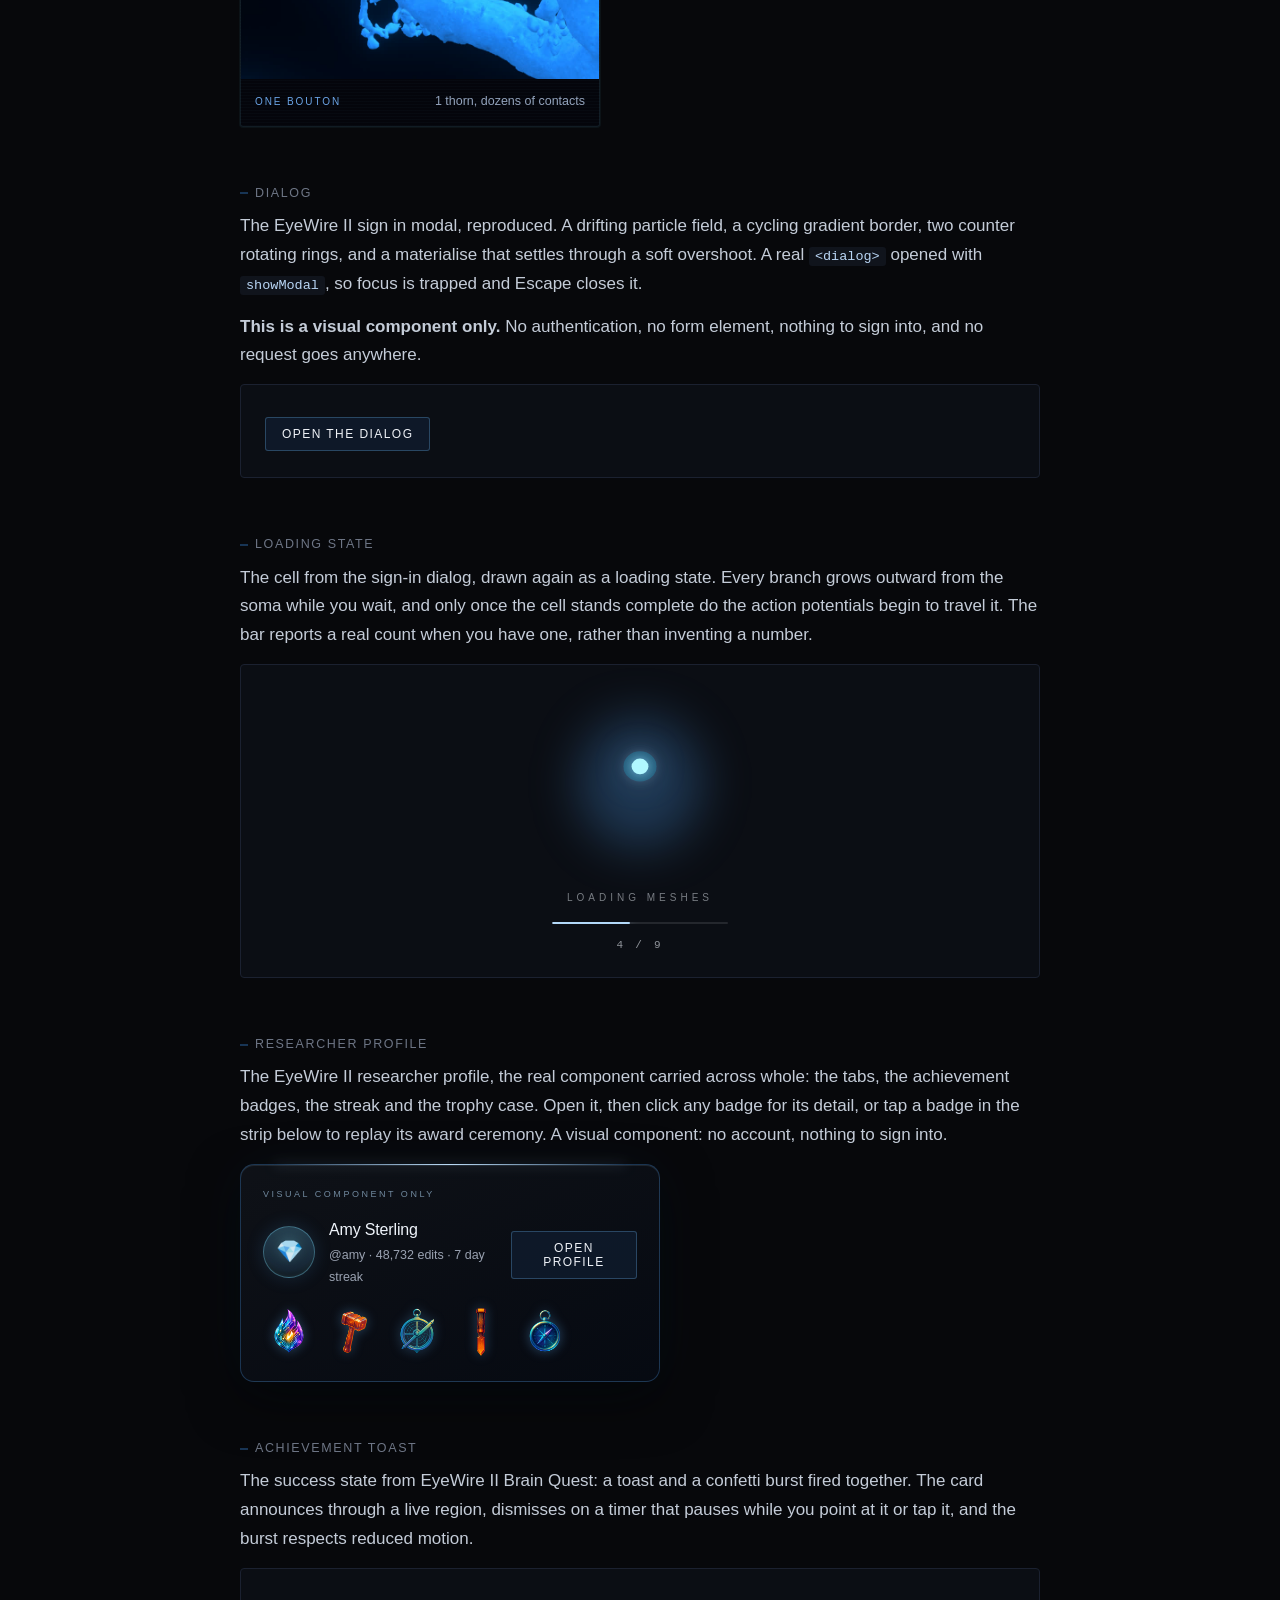
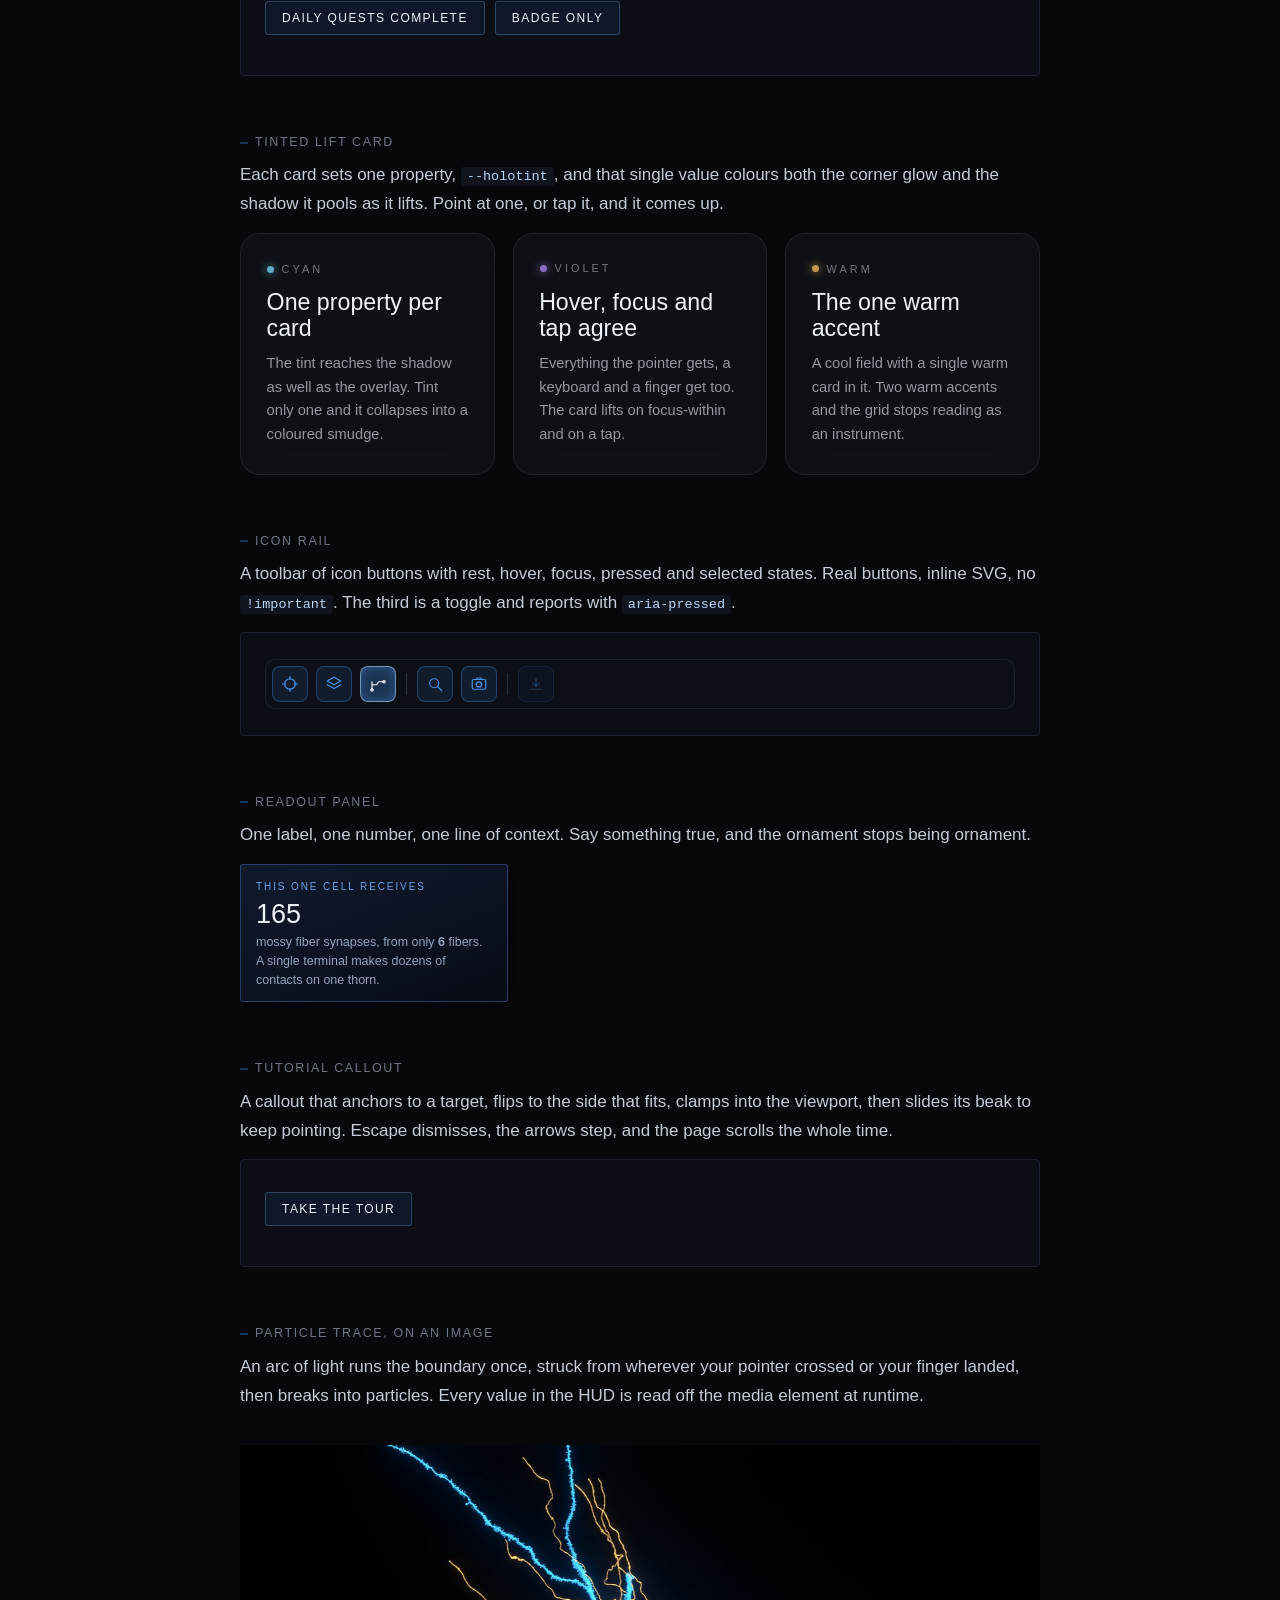
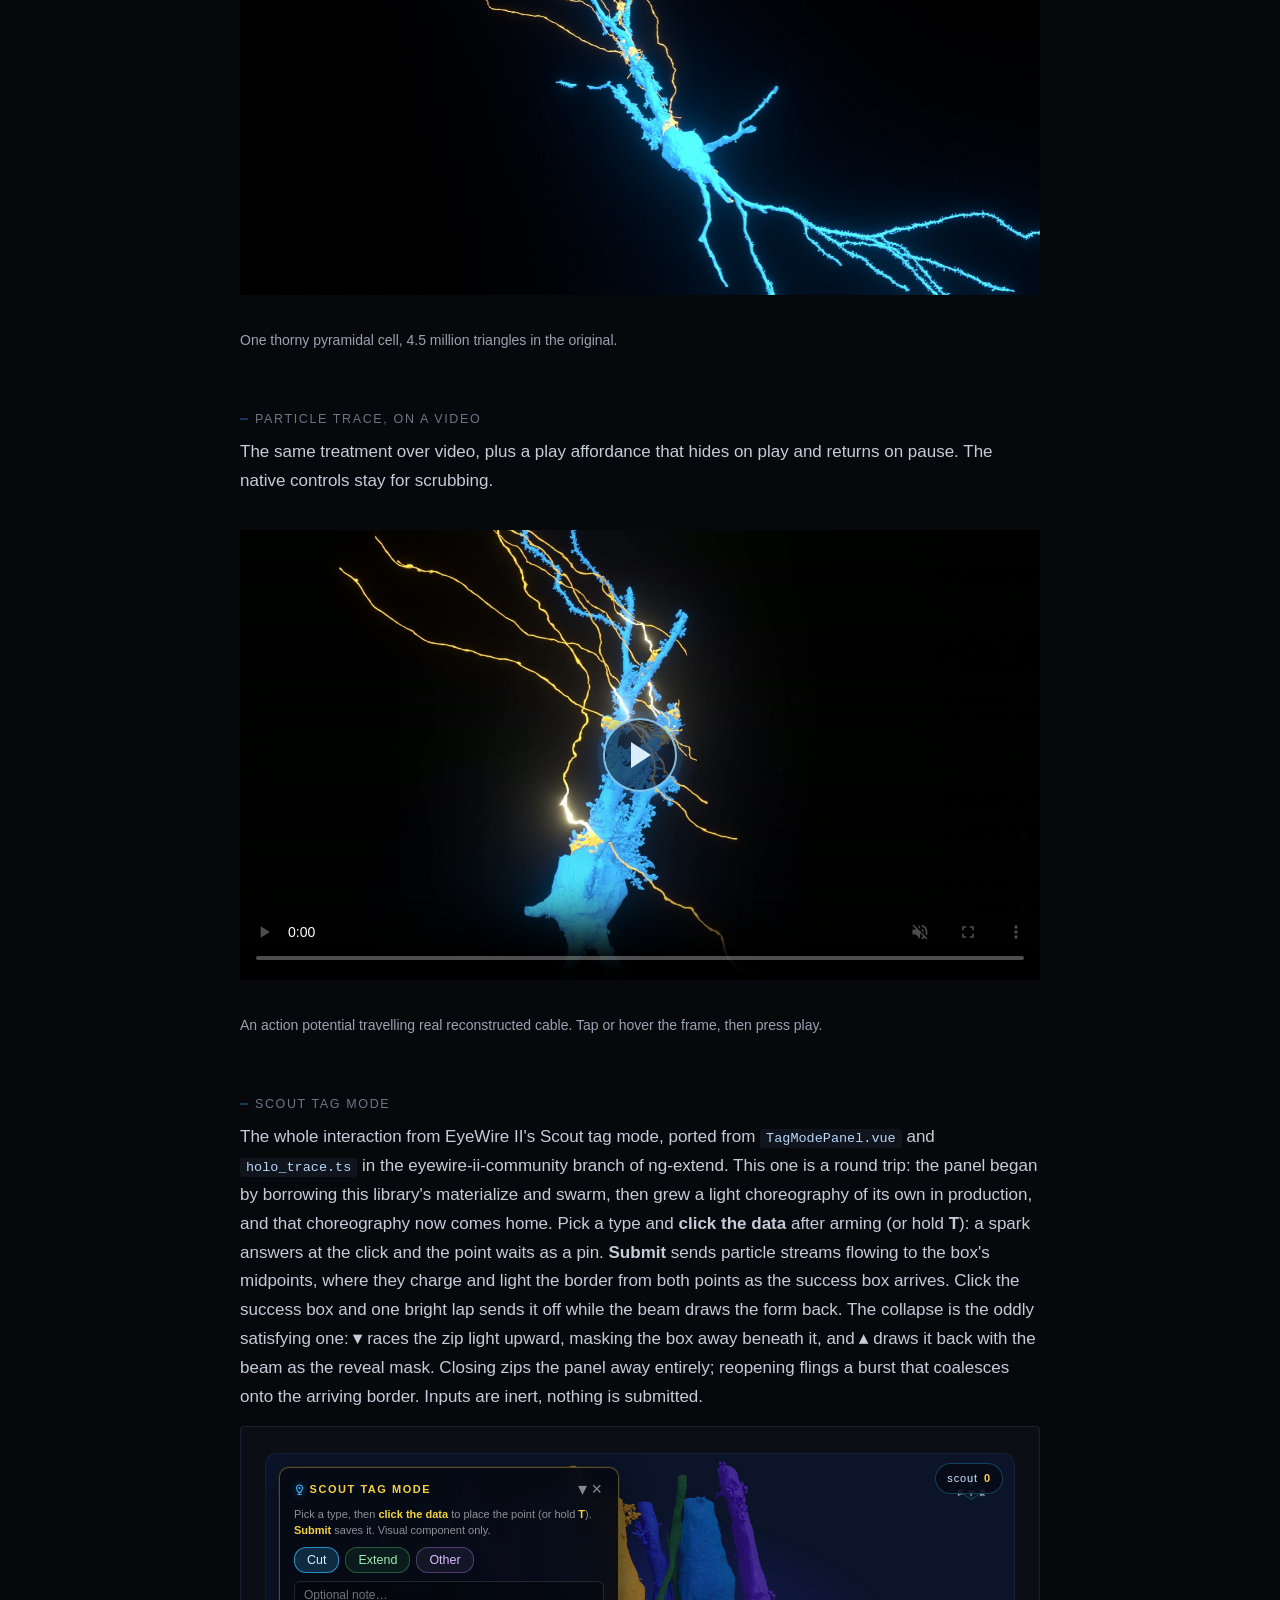
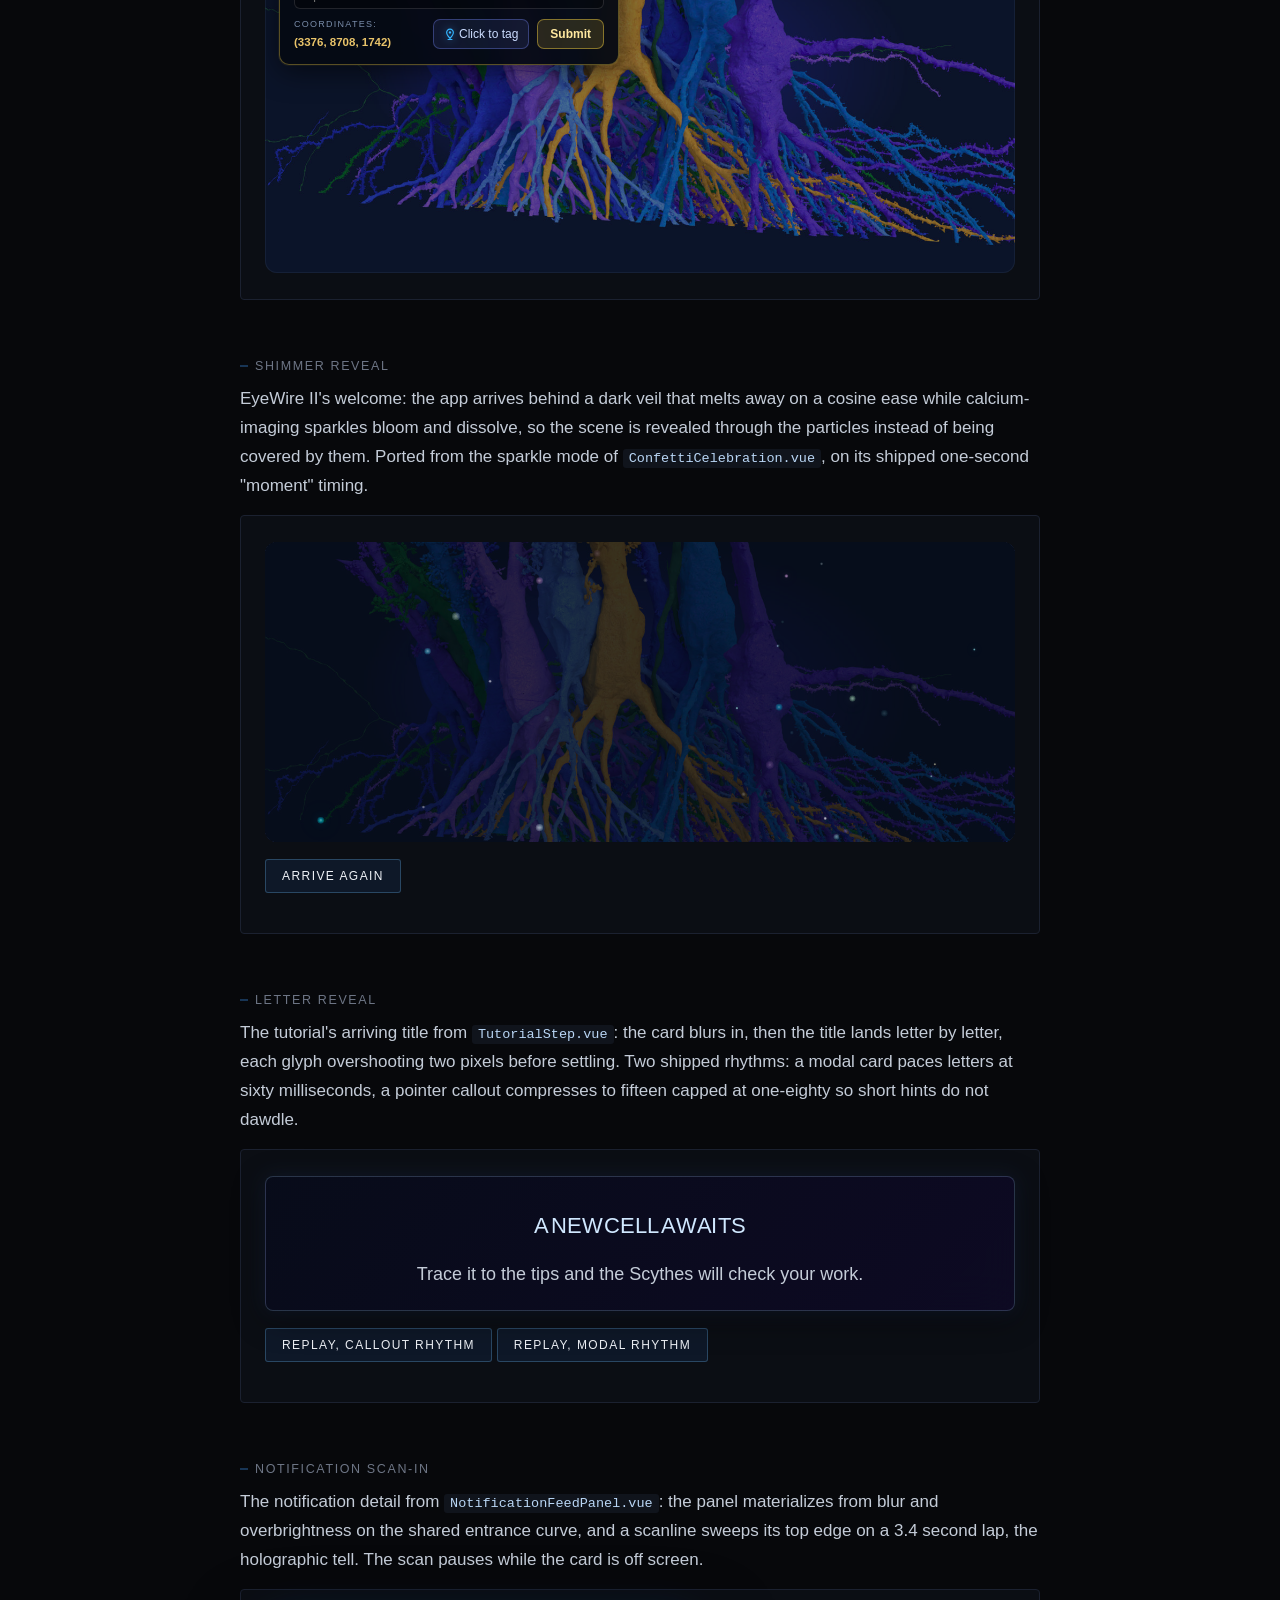
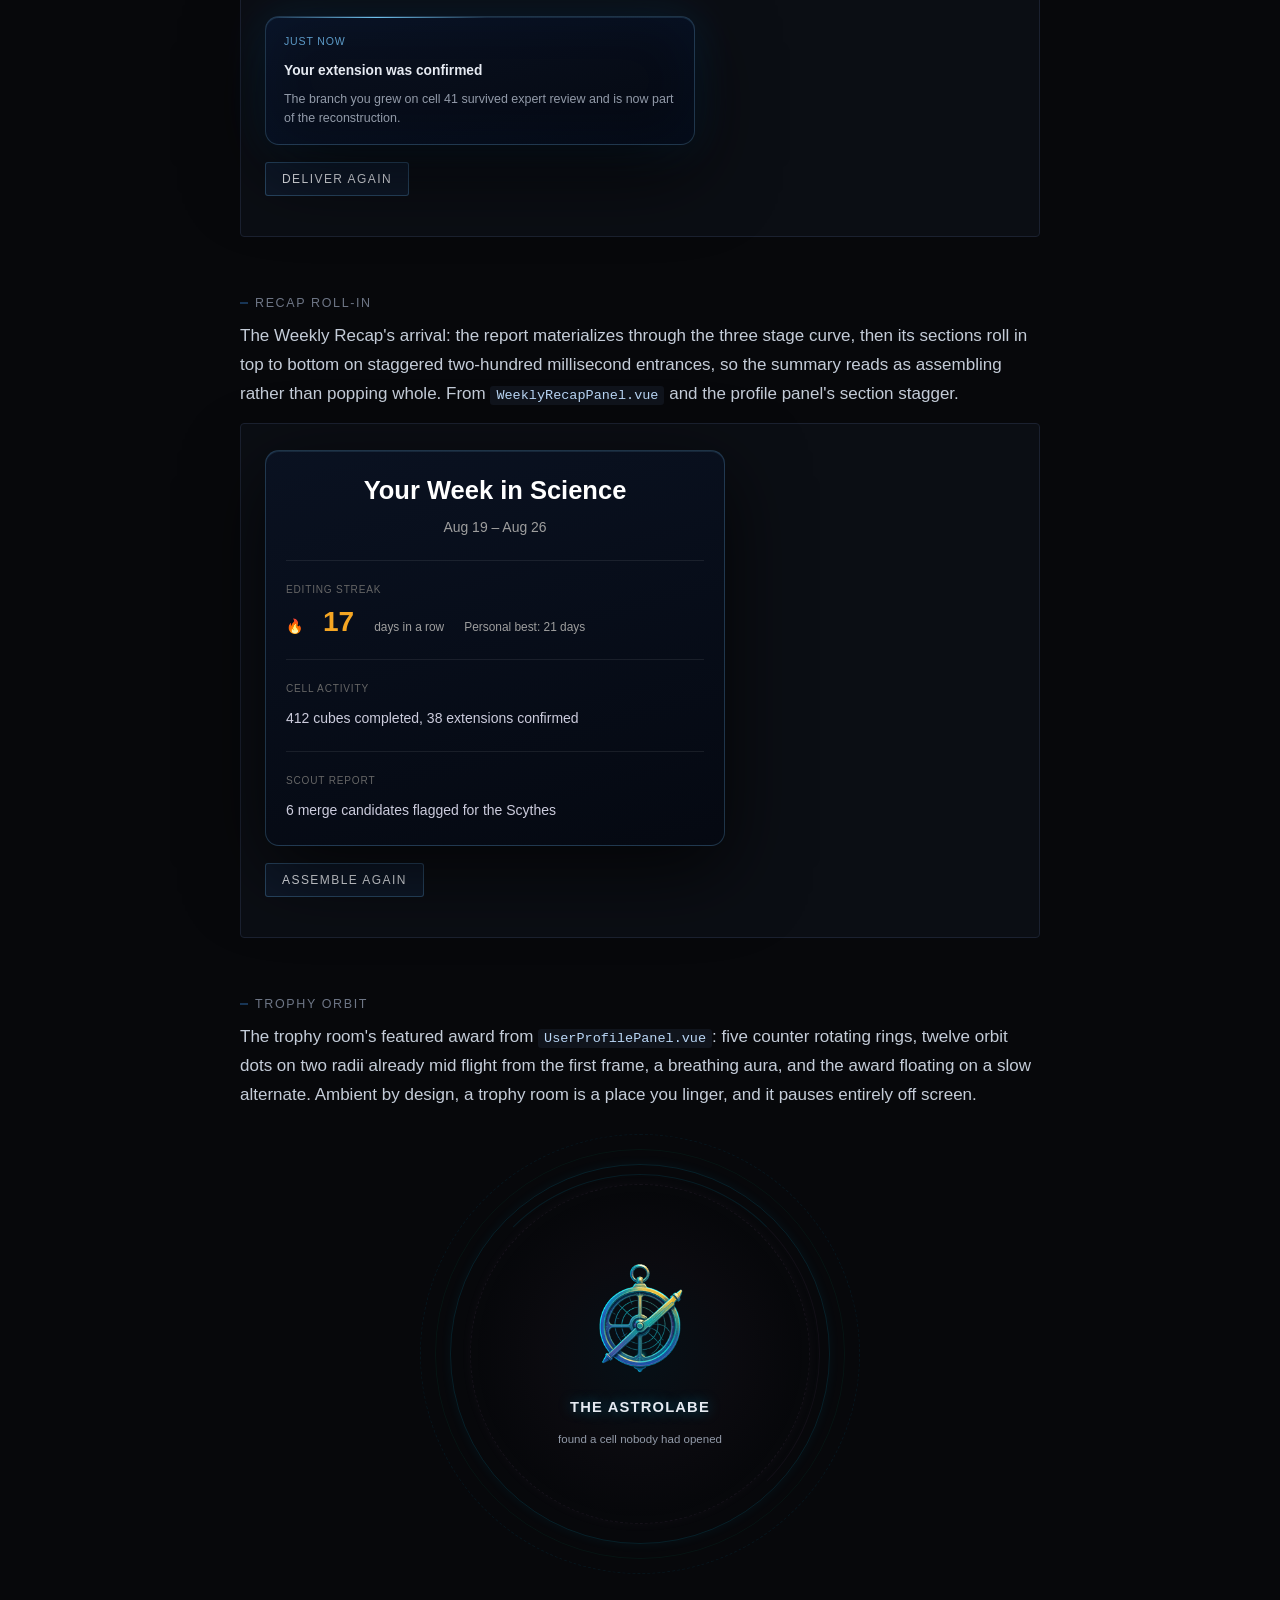
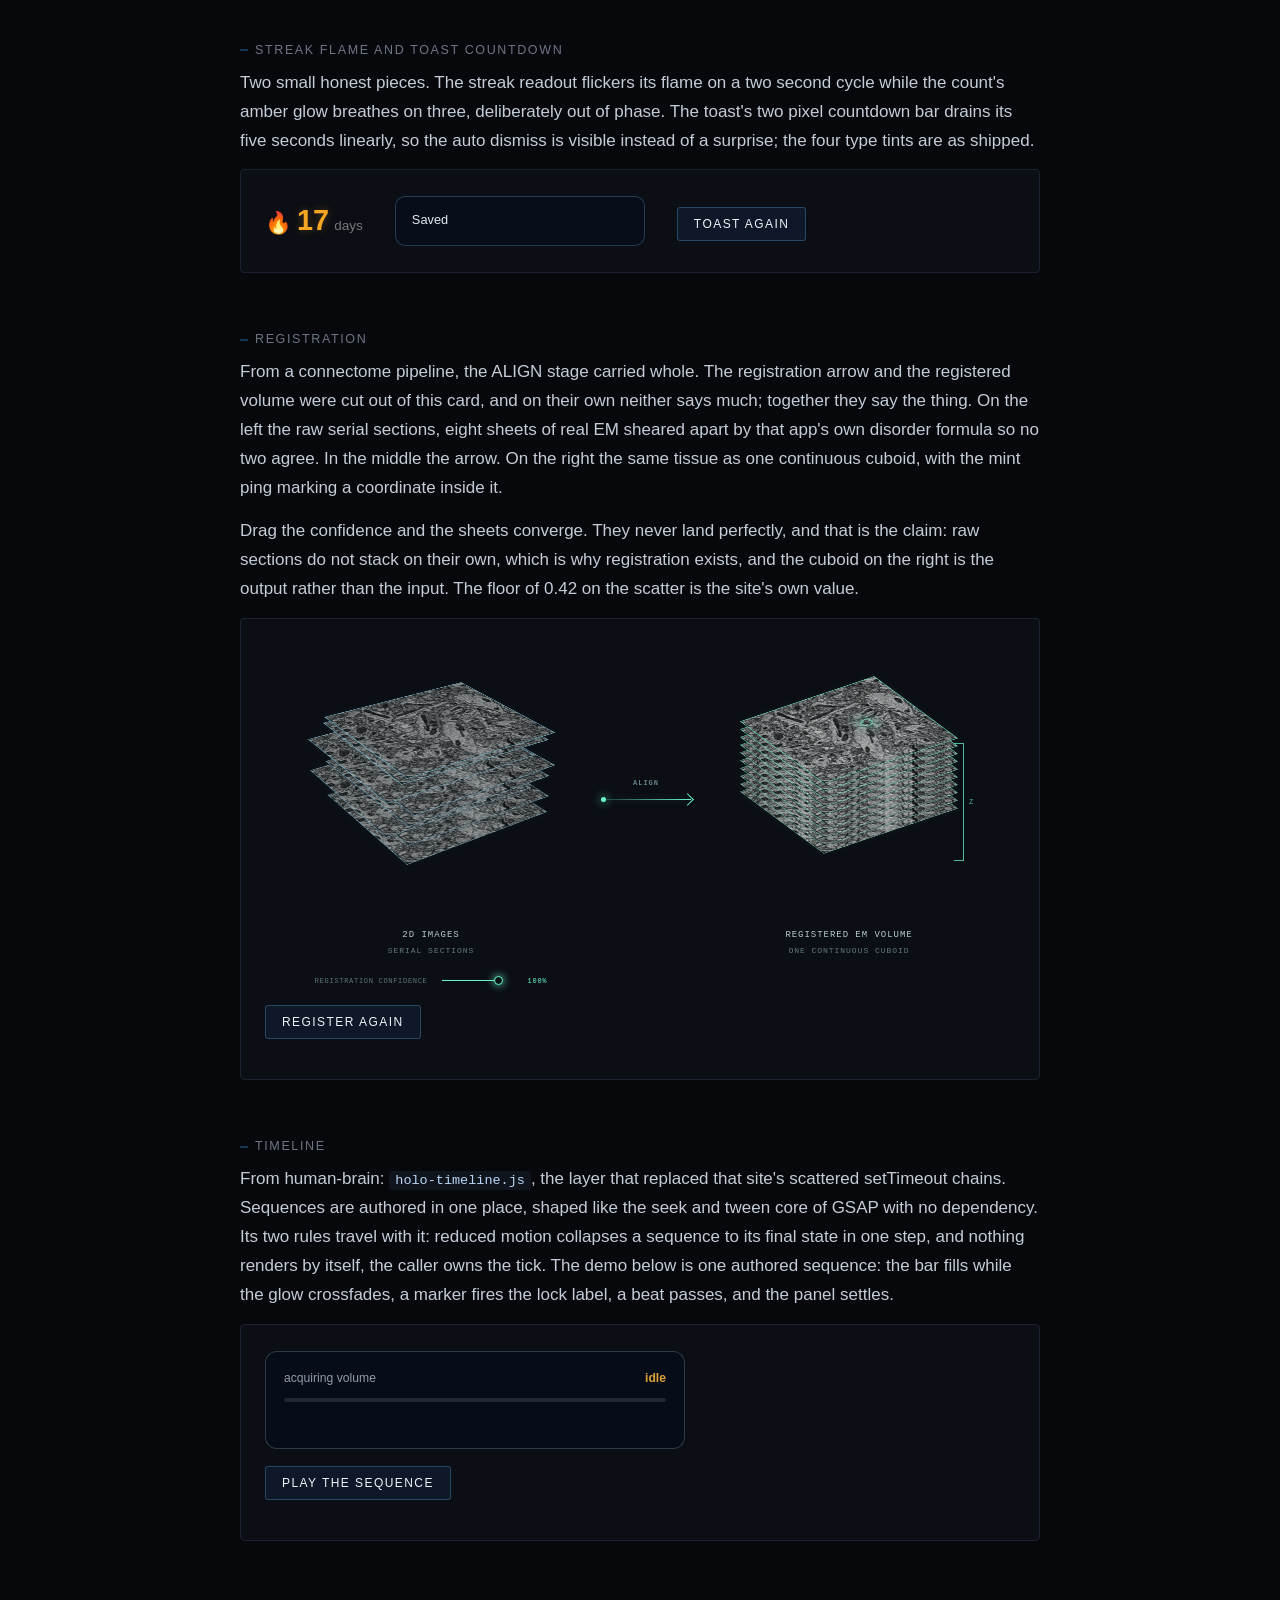
==== commit 56b0148e: "Hologram: the weather, real calcium activity as thin film colour 108 MICrONS neurons, thirty seconds" ====
--- a/index.html
+++ b/index.html
@@ -586,6 +586,13 @@
       <div class="holoswatches" data-swatches></div>
       <h3>Mesh</h3>
       <select data-cell aria-label="Mesh"></select>
+      <h3>Weather</h3>
+      <p class="holoweather">Real activity on the surface: 108 MICrONS cells, 30 s of calcium.
+        <select data-weather-rate aria-label="Playback rate">
+          <option value="1">real time</option><option value="0.25">quarter speed</option>
+          <option value="0.1">tenth speed</option><option value="0.01">hundredth speed</option>
+        </select>
+        <output data-weather-clock></output></p>
       <h3>Material</h3>
       <div data-ranges></div>
       <button type="button" data-reset>Reset to defaults</button>
--- a/components/hologram-3d.css
+++ b/components/hologram-3d.css
@@ -81,6 +81,9 @@
   box-shadow: 0 0 12px -3px rgb(var(--holo-warm, 232 169 58));
 }
 .holostyles button:hover, .holostyles button:focus-visible { border-color: rgb(var(--holo-line, 196 228 255)); outline: none; }
+.holoweather { font-size: 12px; color: rgb(var(--holo-dim, 154 162 177)); margin: 0 0 12px; line-height: 1.5; }
+.holoweather select { margin: 6px 0 4px; }
+.holoweather output { display: block; font-variant-numeric: tabular-nums; color: rgb(var(--holo-line, 196 228 255)); }
 /* render mode: the stage alone, edge to edge */
 body.holoshot { padding: 0 !important; margin: 0; overflow: hidden; }
 body.holoshot .wrap { max-width: none; padding: 0; }
@@ -90,7 +93,7 @@
 body.holoshot .mviz { border: 0; padding: 0; background: none; }
 body.holoshot .mviz-stage { aspect-ratio: auto; height: 100vh; border: 0; border-radius: 0; background: #07080B; }
 
-.holoknobs select, .holoknobs [data-reset] {
+.holoknobs select, .holoknobs [data-reset], .holoknobs [data-send] {
   width: 100%; font: inherit; font-size: 12.5px; color: rgb(var(--holo-ink, 239 244 251));
   background: rgb(var(--holo-panel, 15 18 24));
   border: 1px solid rgb(var(--holo-glow, 74 150 224) / .4);
@@ -99,3 +102,9 @@
 .holoknobs button:hover, .holoknobs button:focus-visible,
 .holoknobs select:focus-visible { border-color: rgb(var(--holo-line, 196 228 255)); outline: none; }
 @media (prefers-reduced-motion: reduce) { .holoswatches i { transition: none; } }
+
+/* the send button: the same control as reset, lit, because it is the way out */
+.holoknobs [data-send] {
+  margin-top: 8px; color: rgb(var(--holo-ink, 239 244 251));
+  border-color: rgb(var(--holo-glow, 74 150 224) / .6); background: rgb(var(--holo-glow, 74 150 224) / .12);
+}
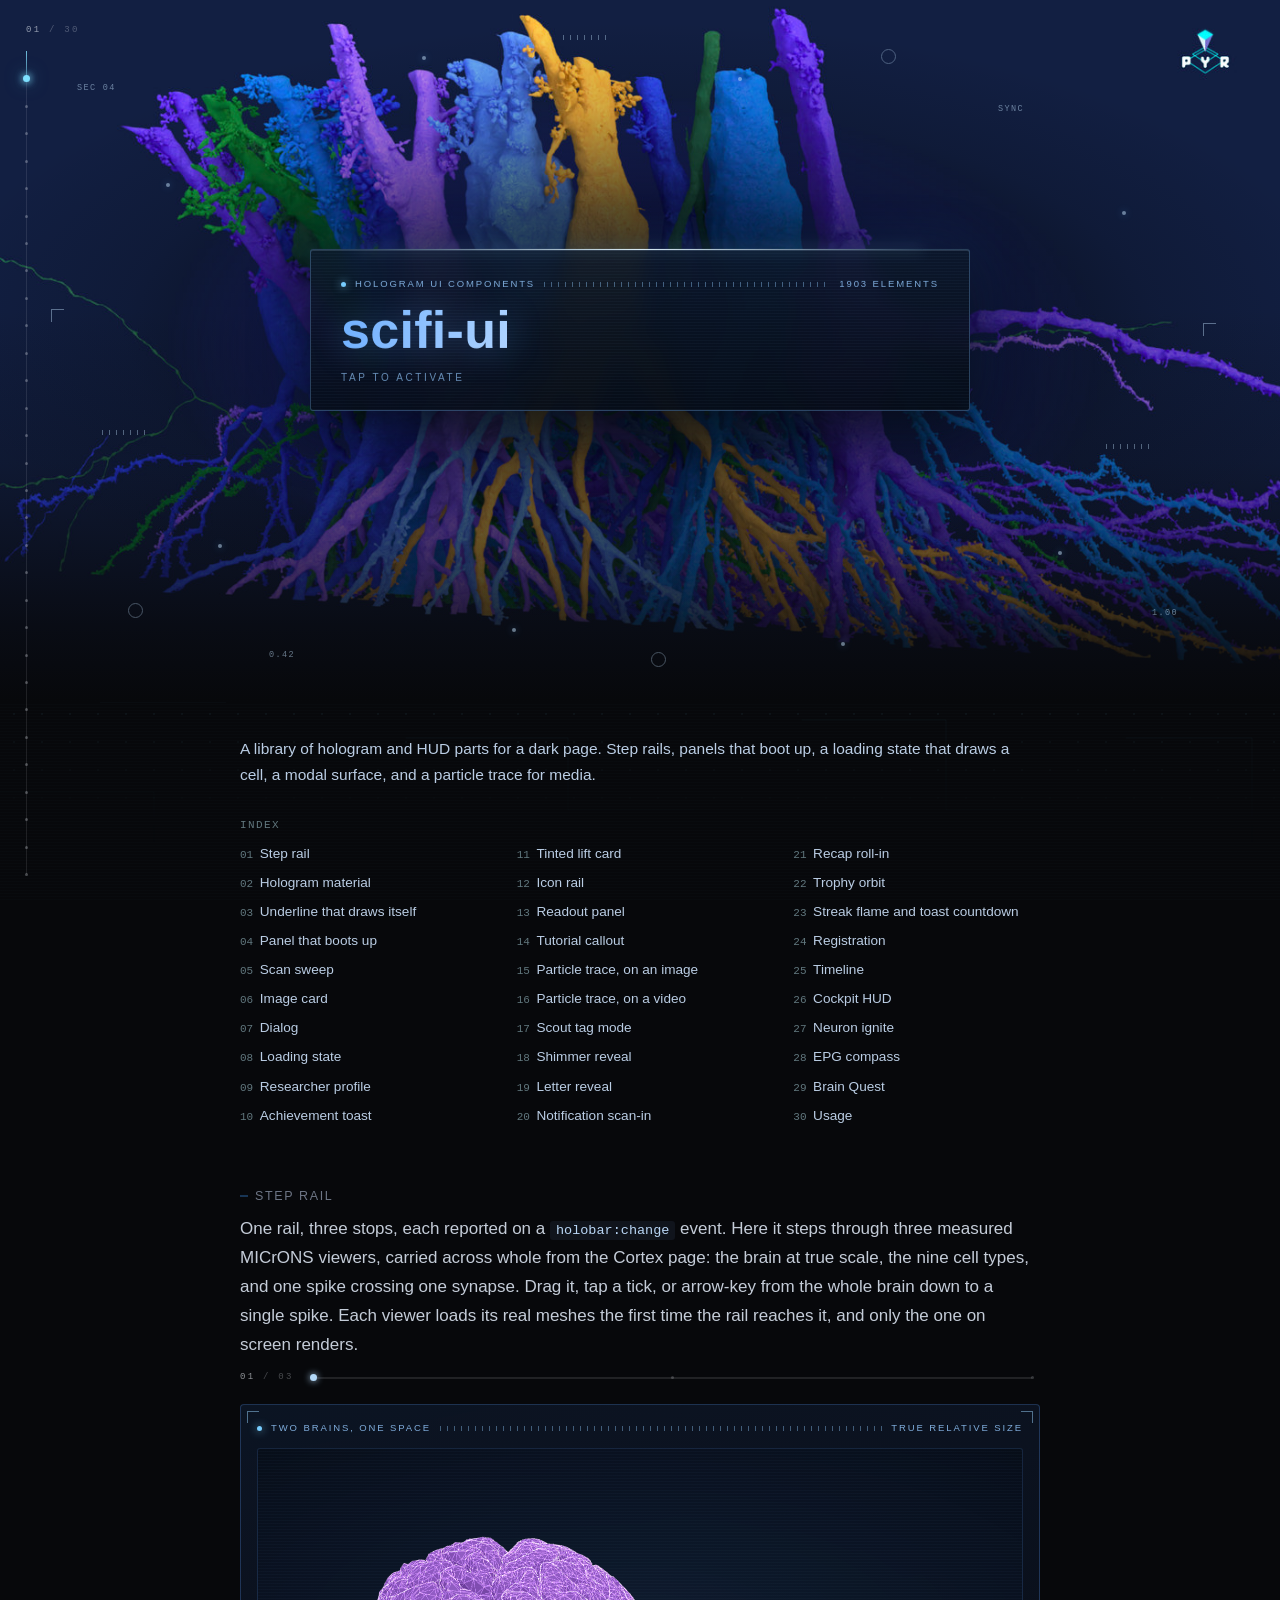
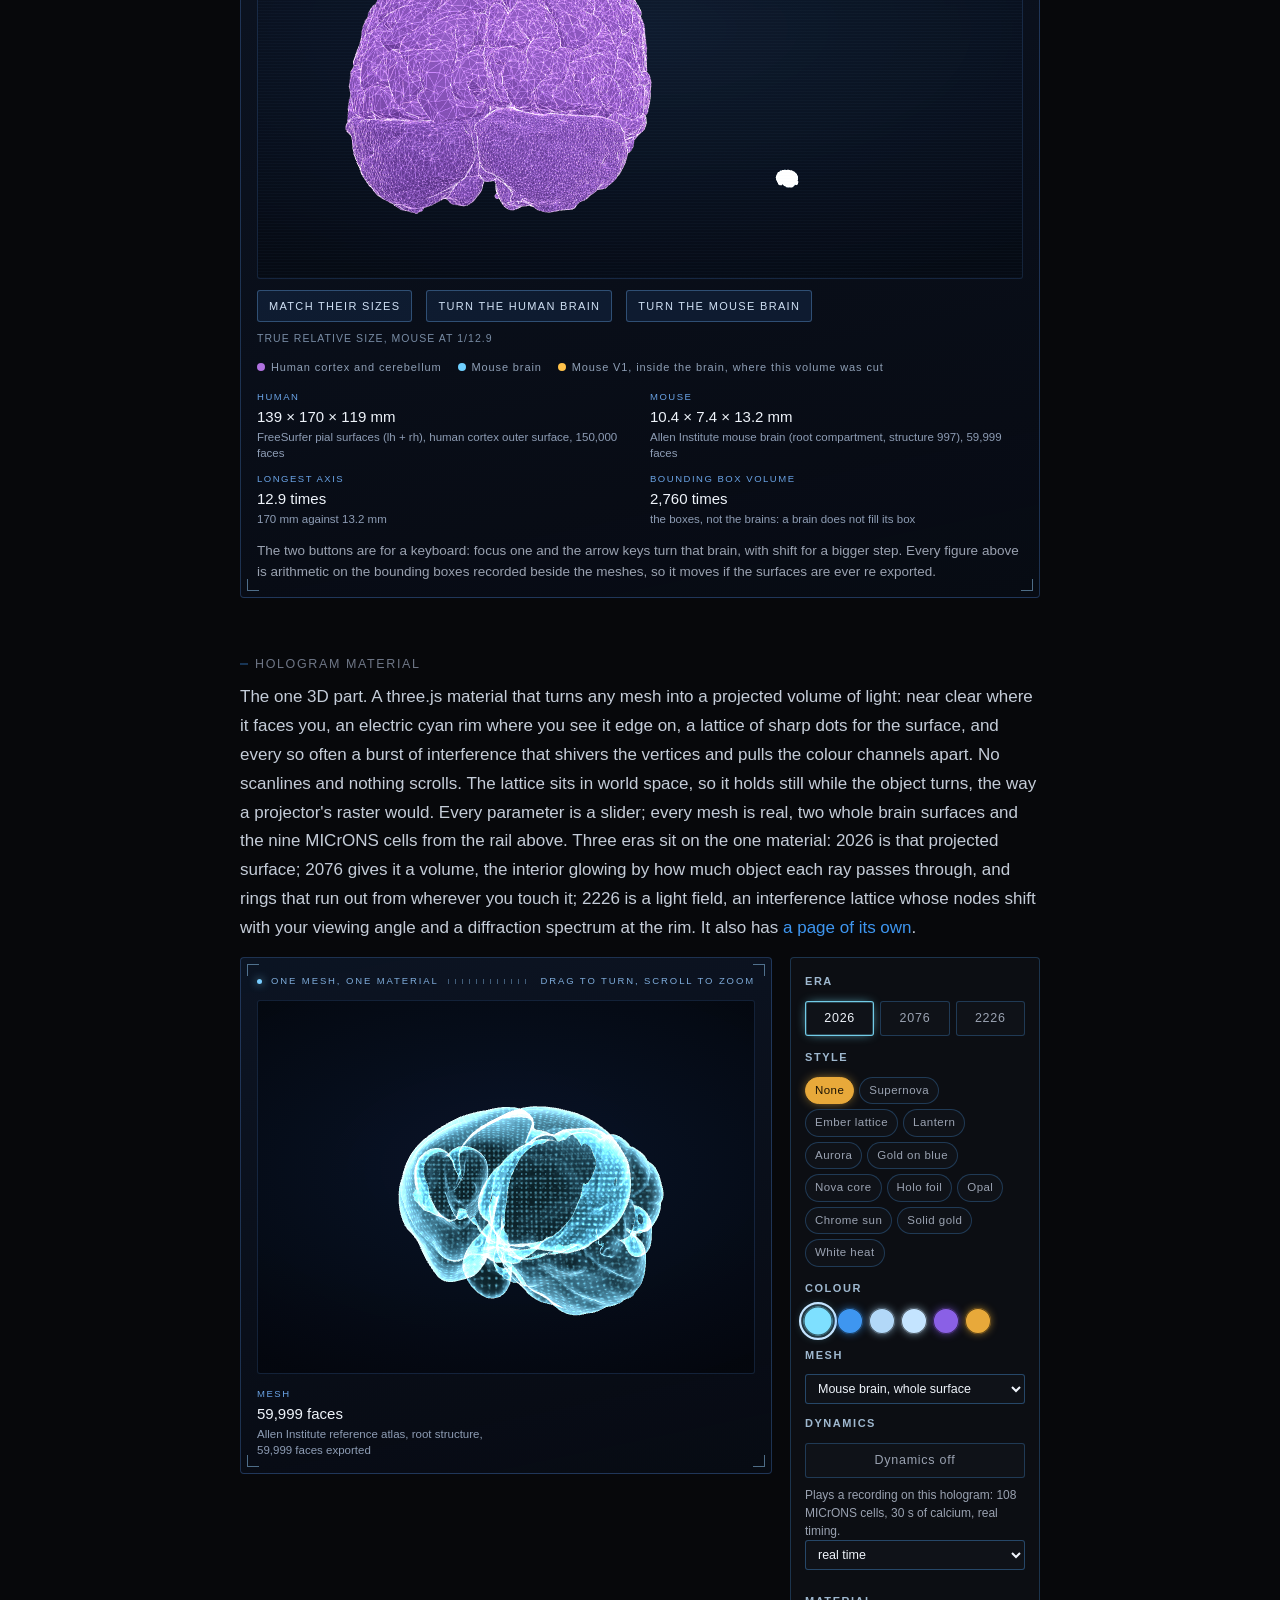
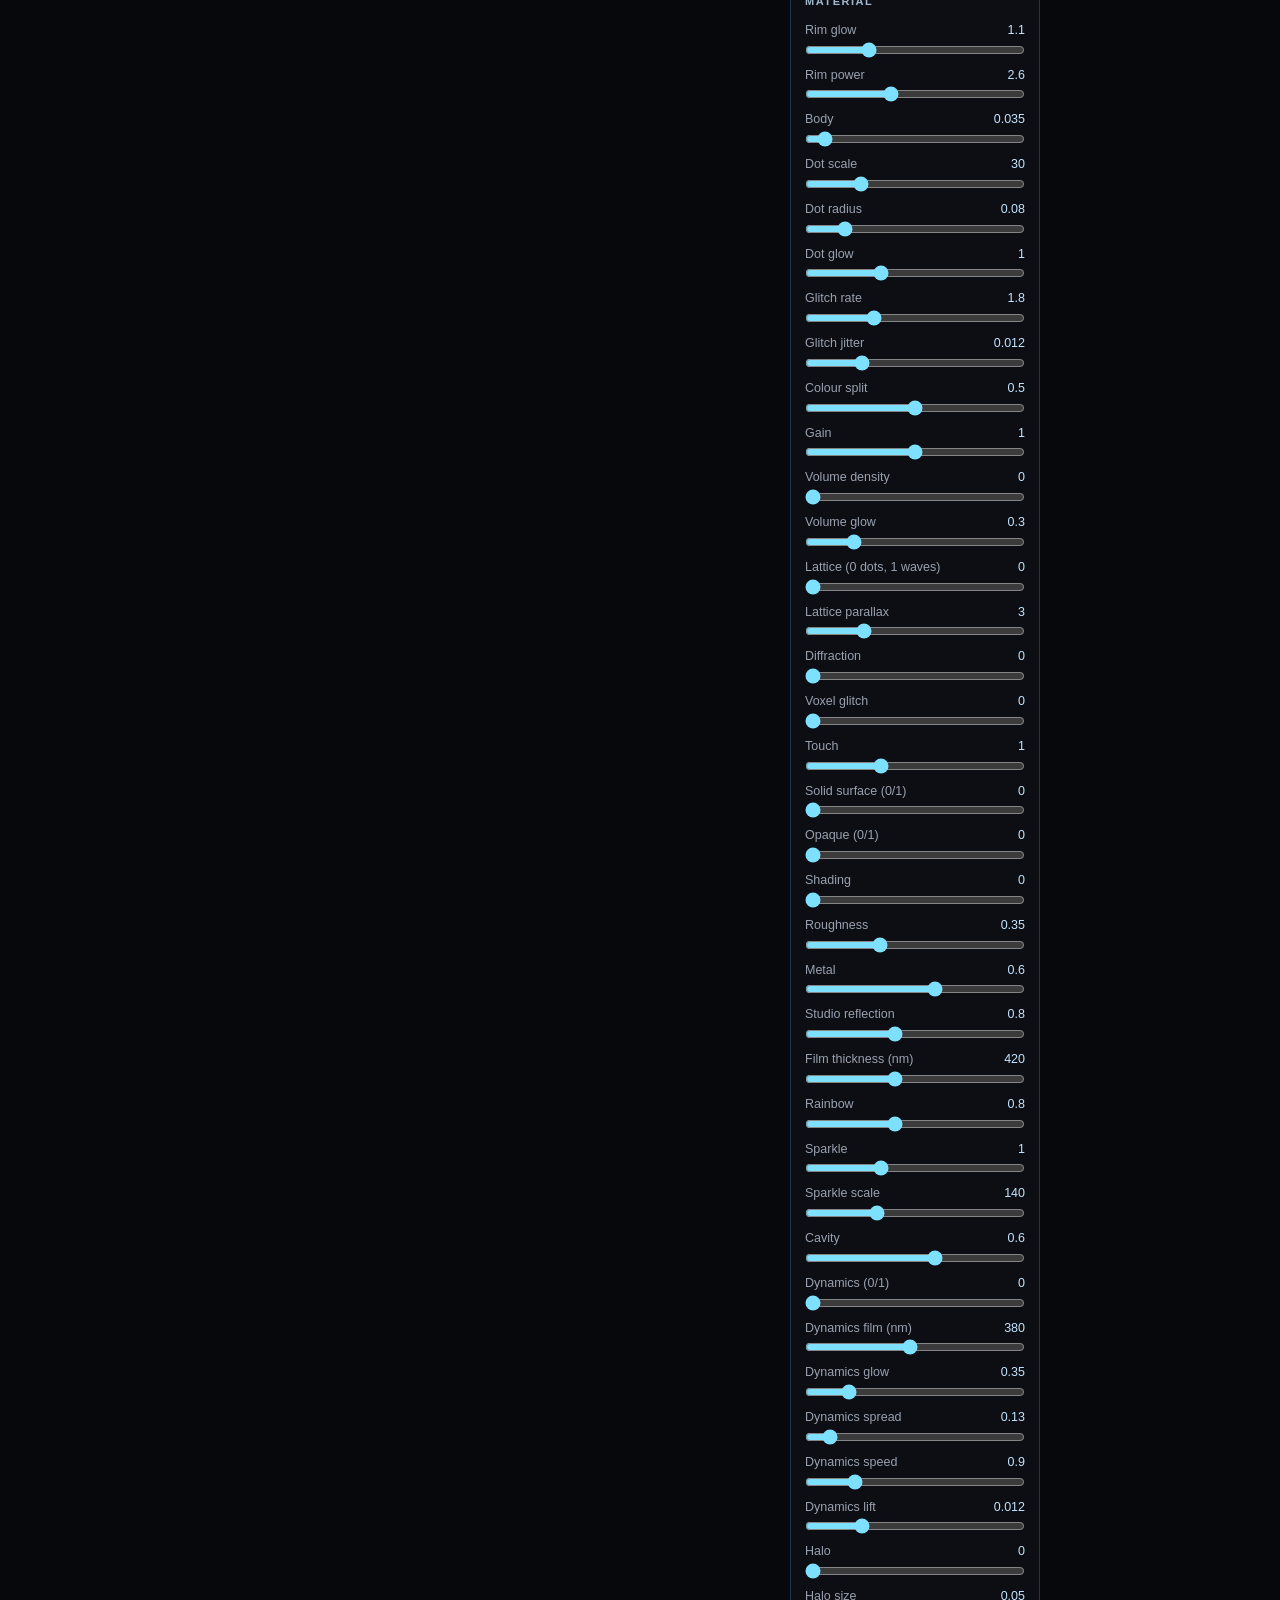
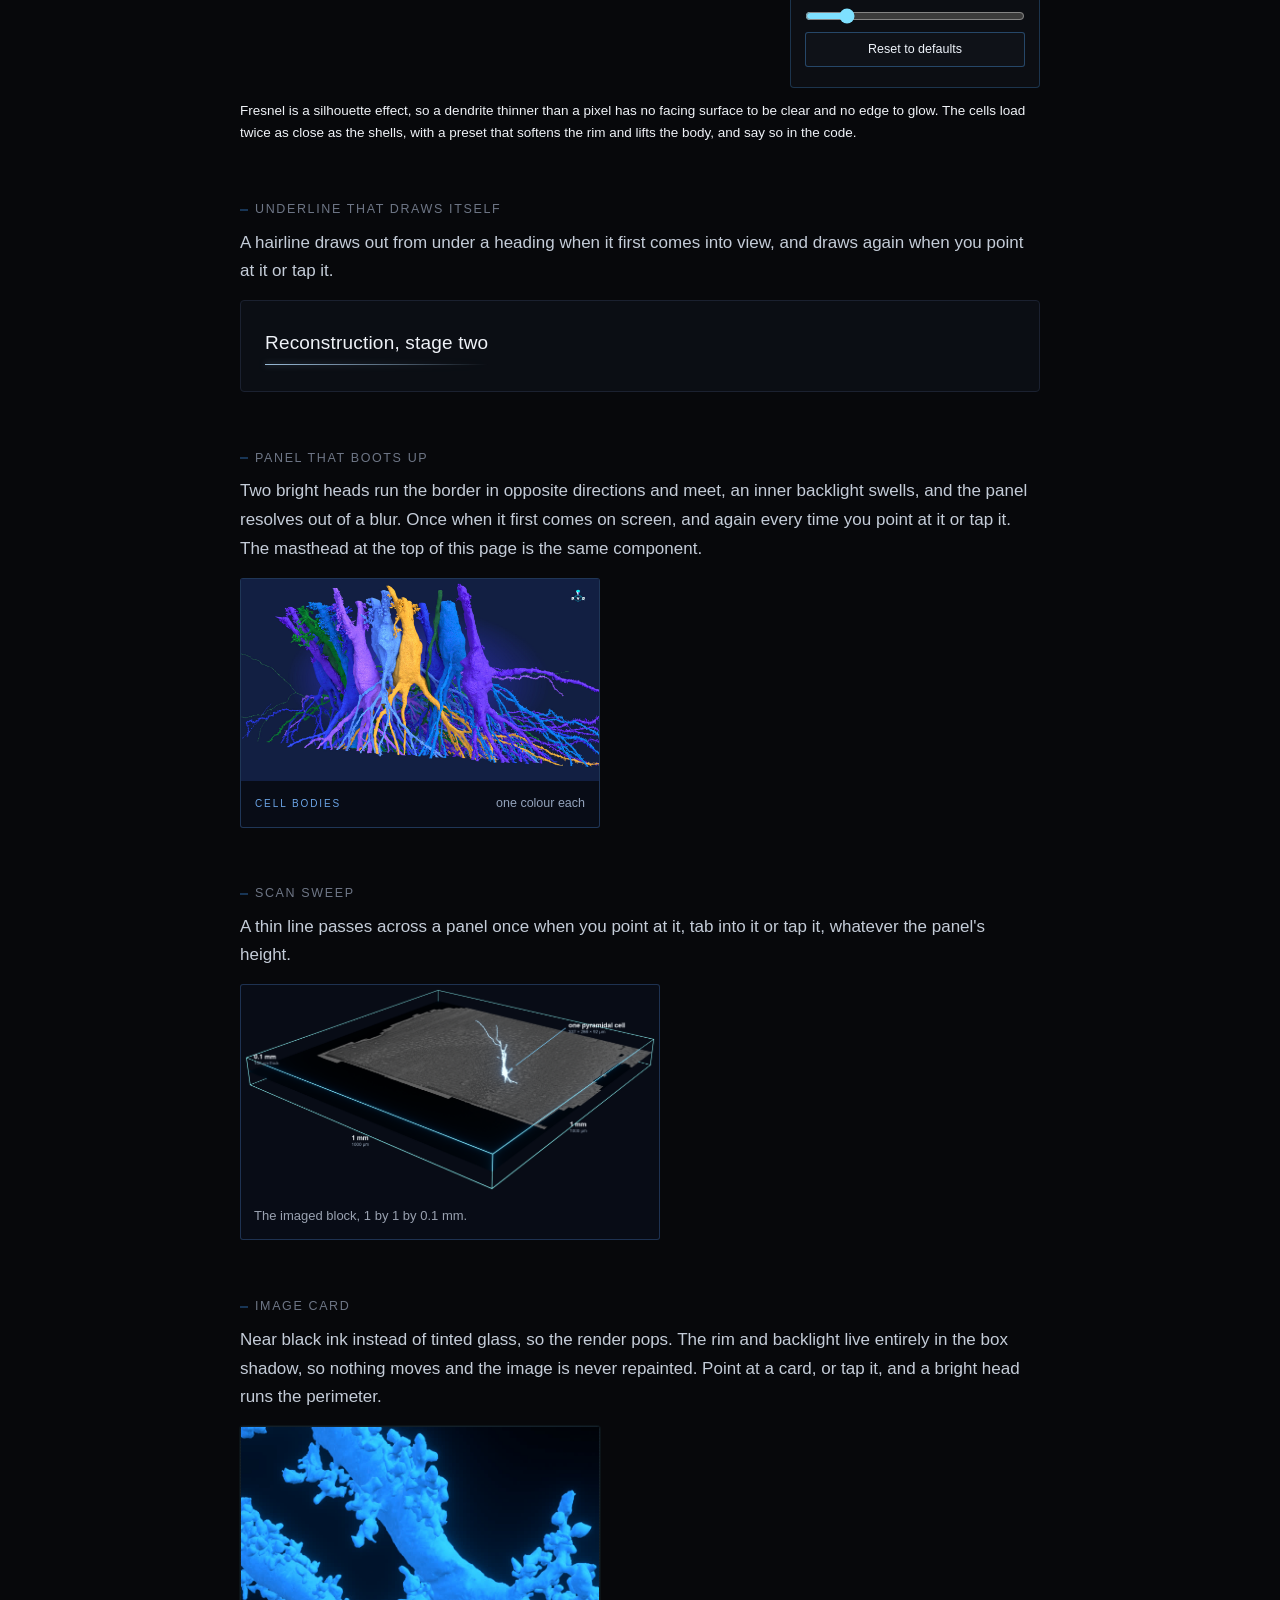
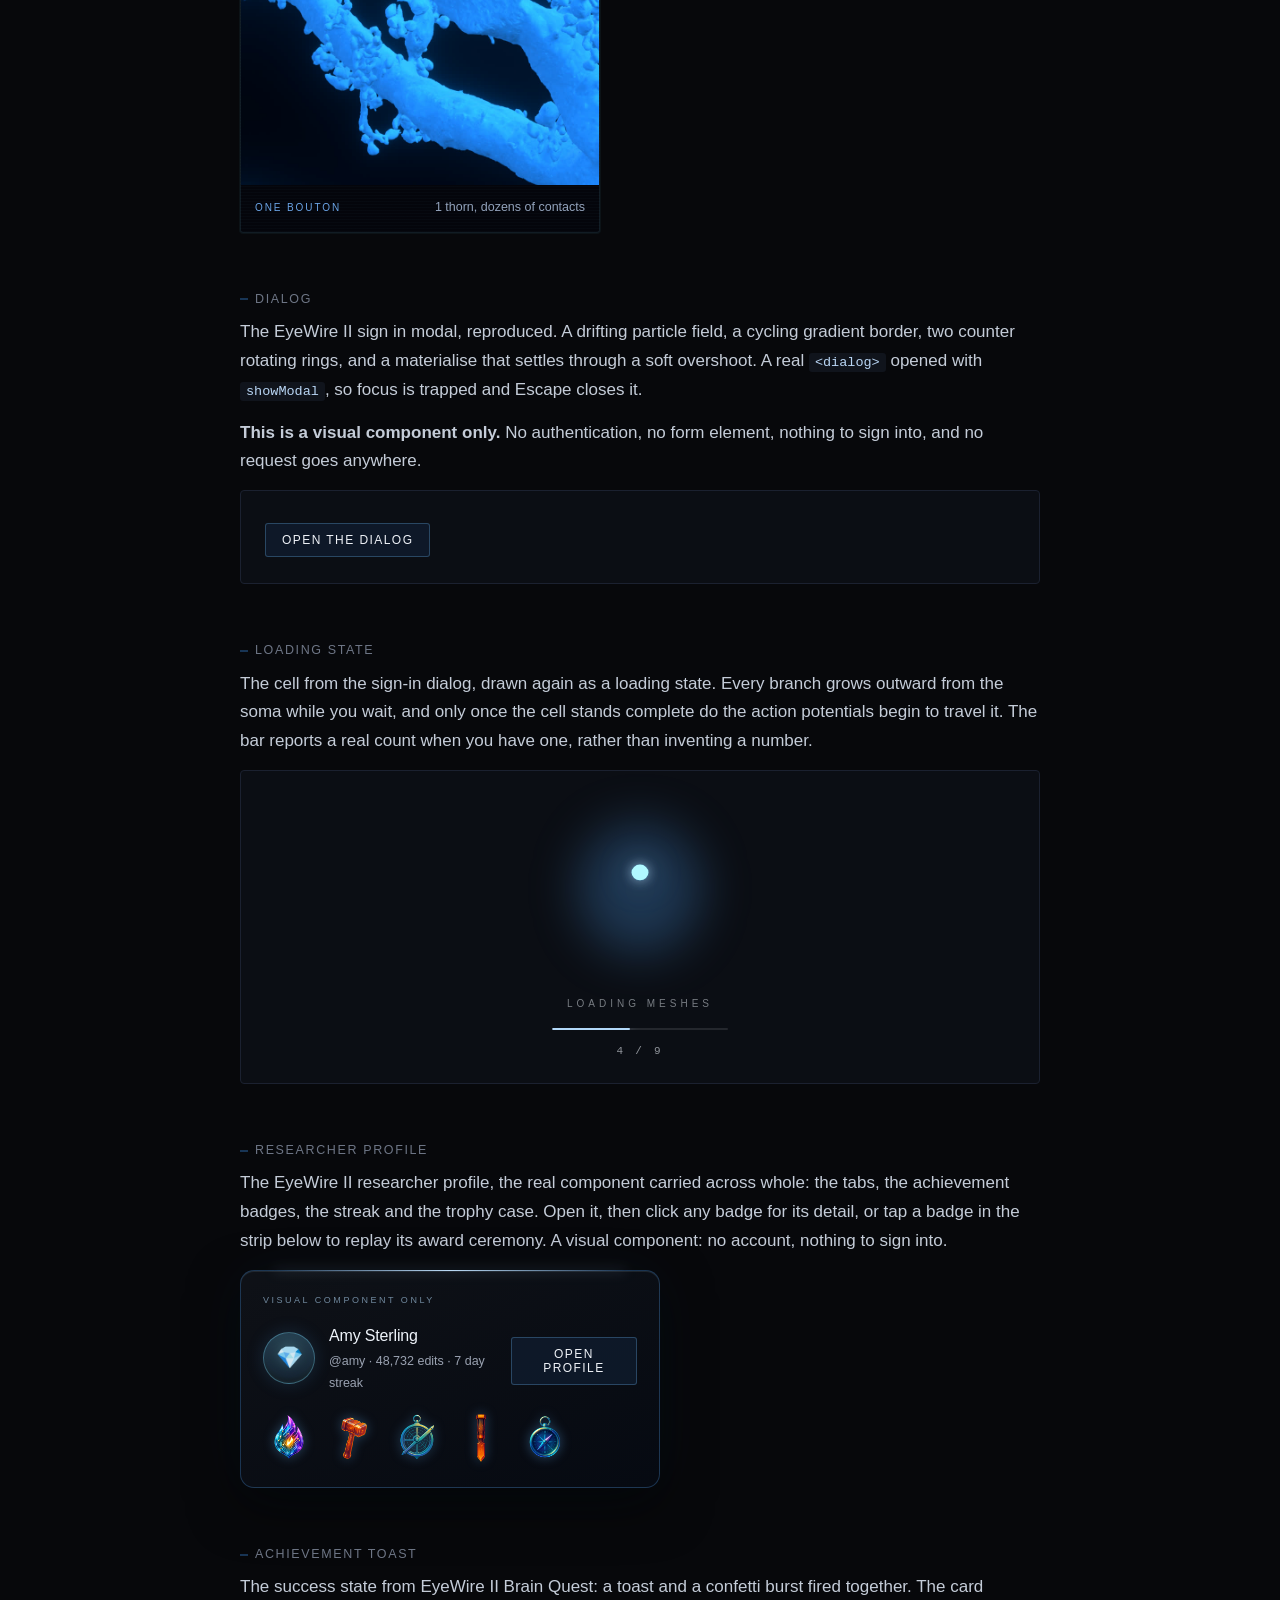
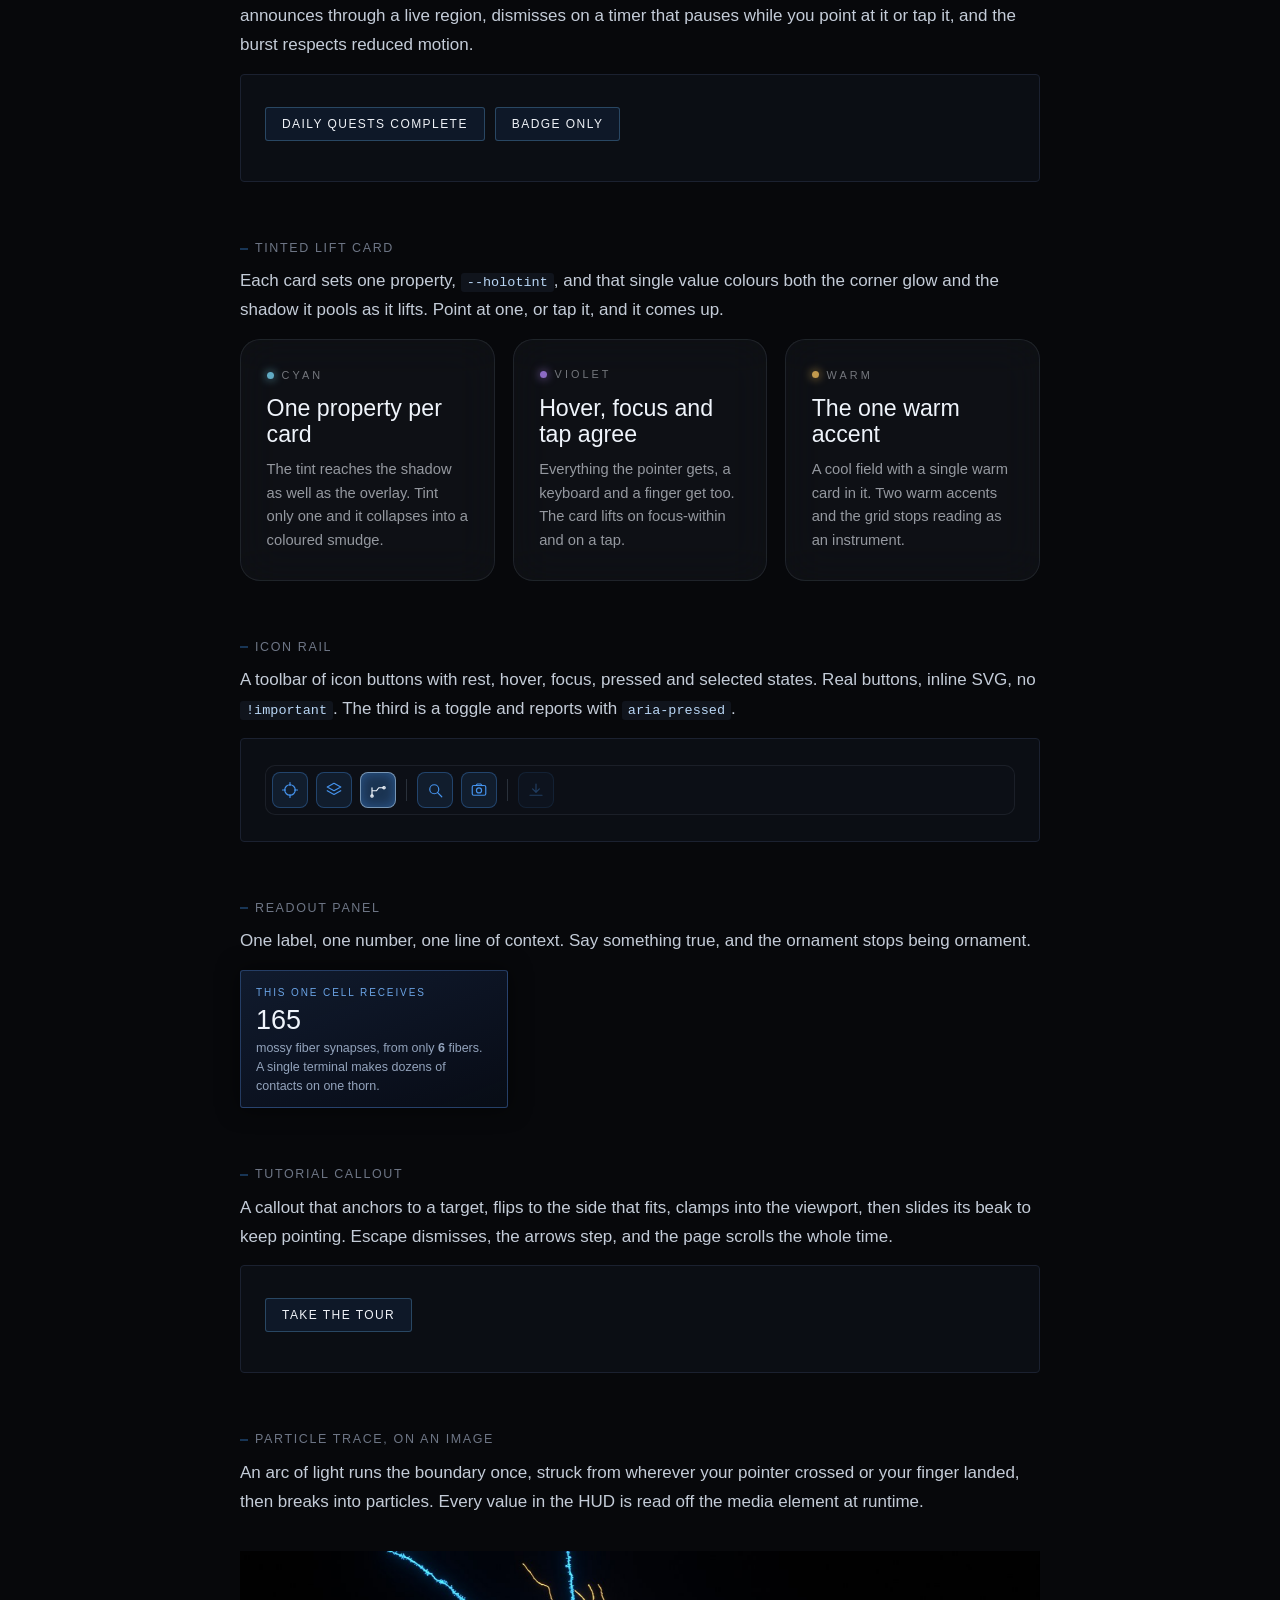
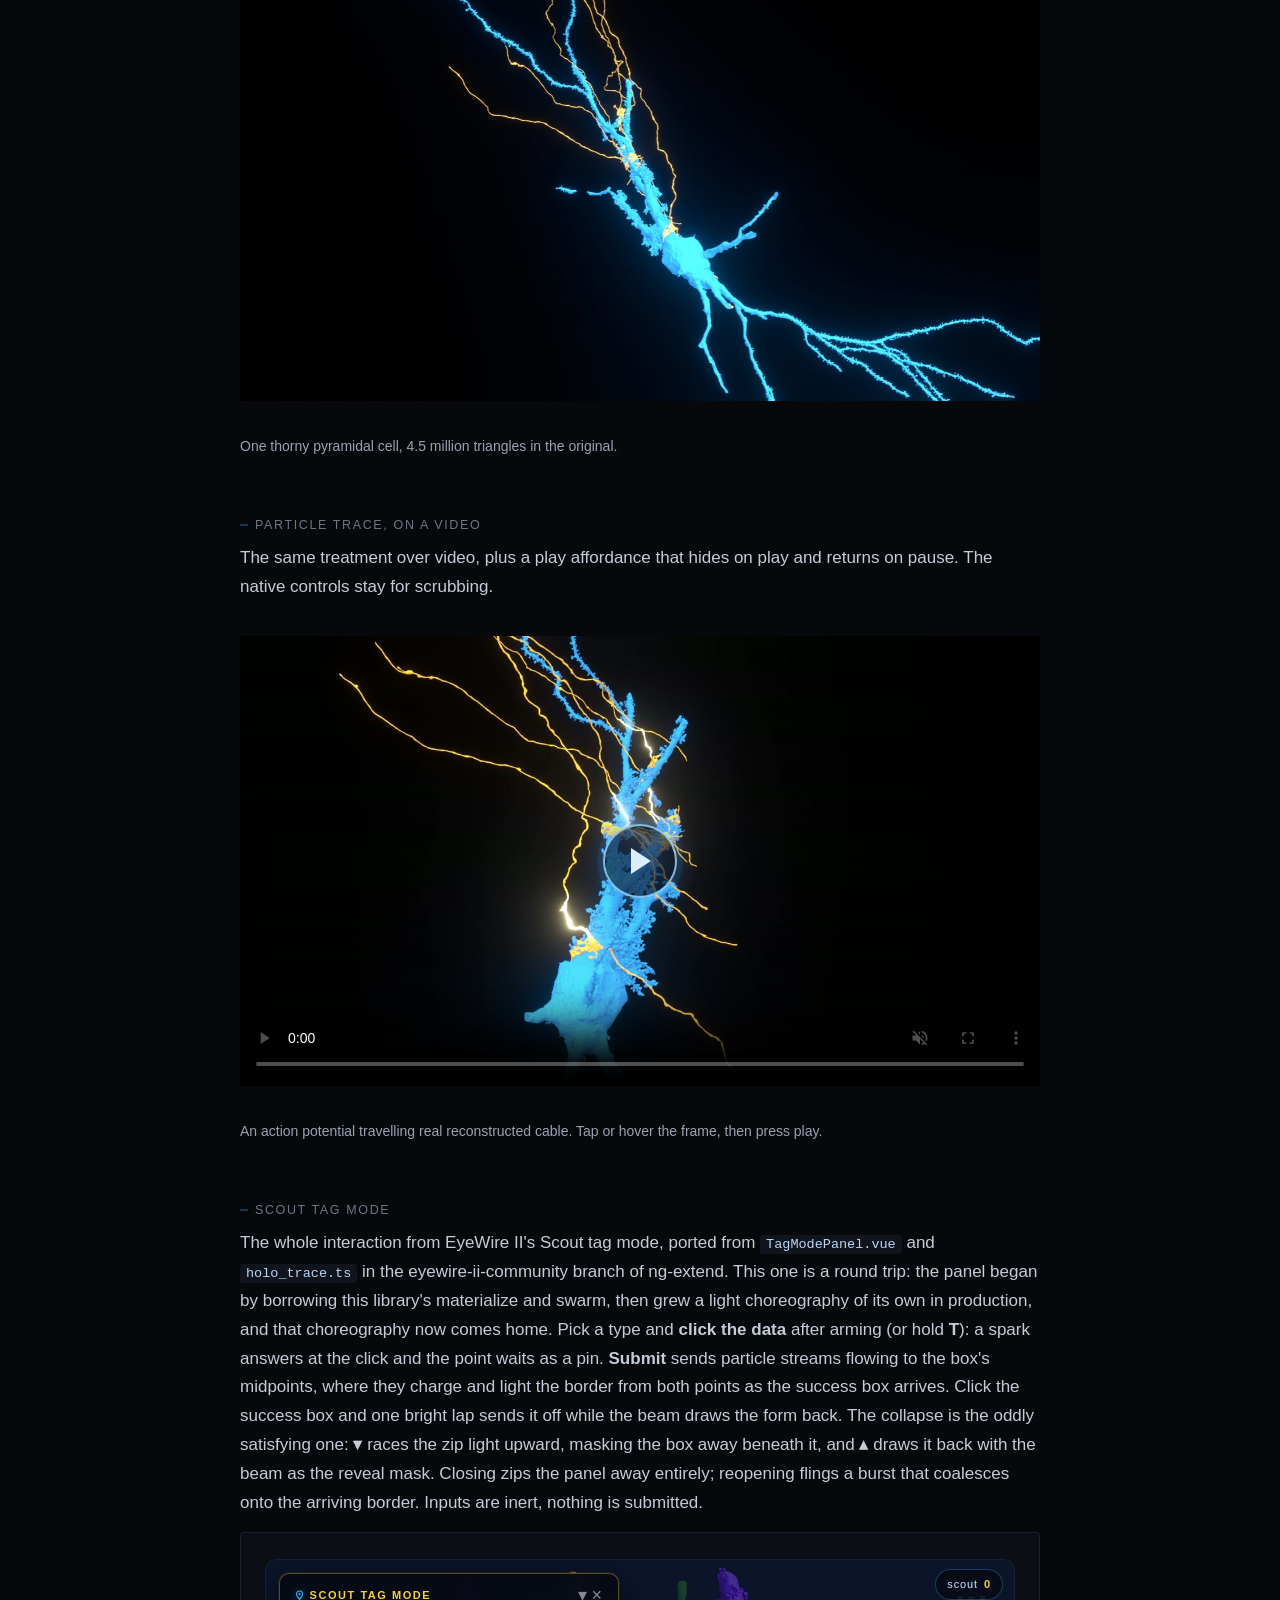
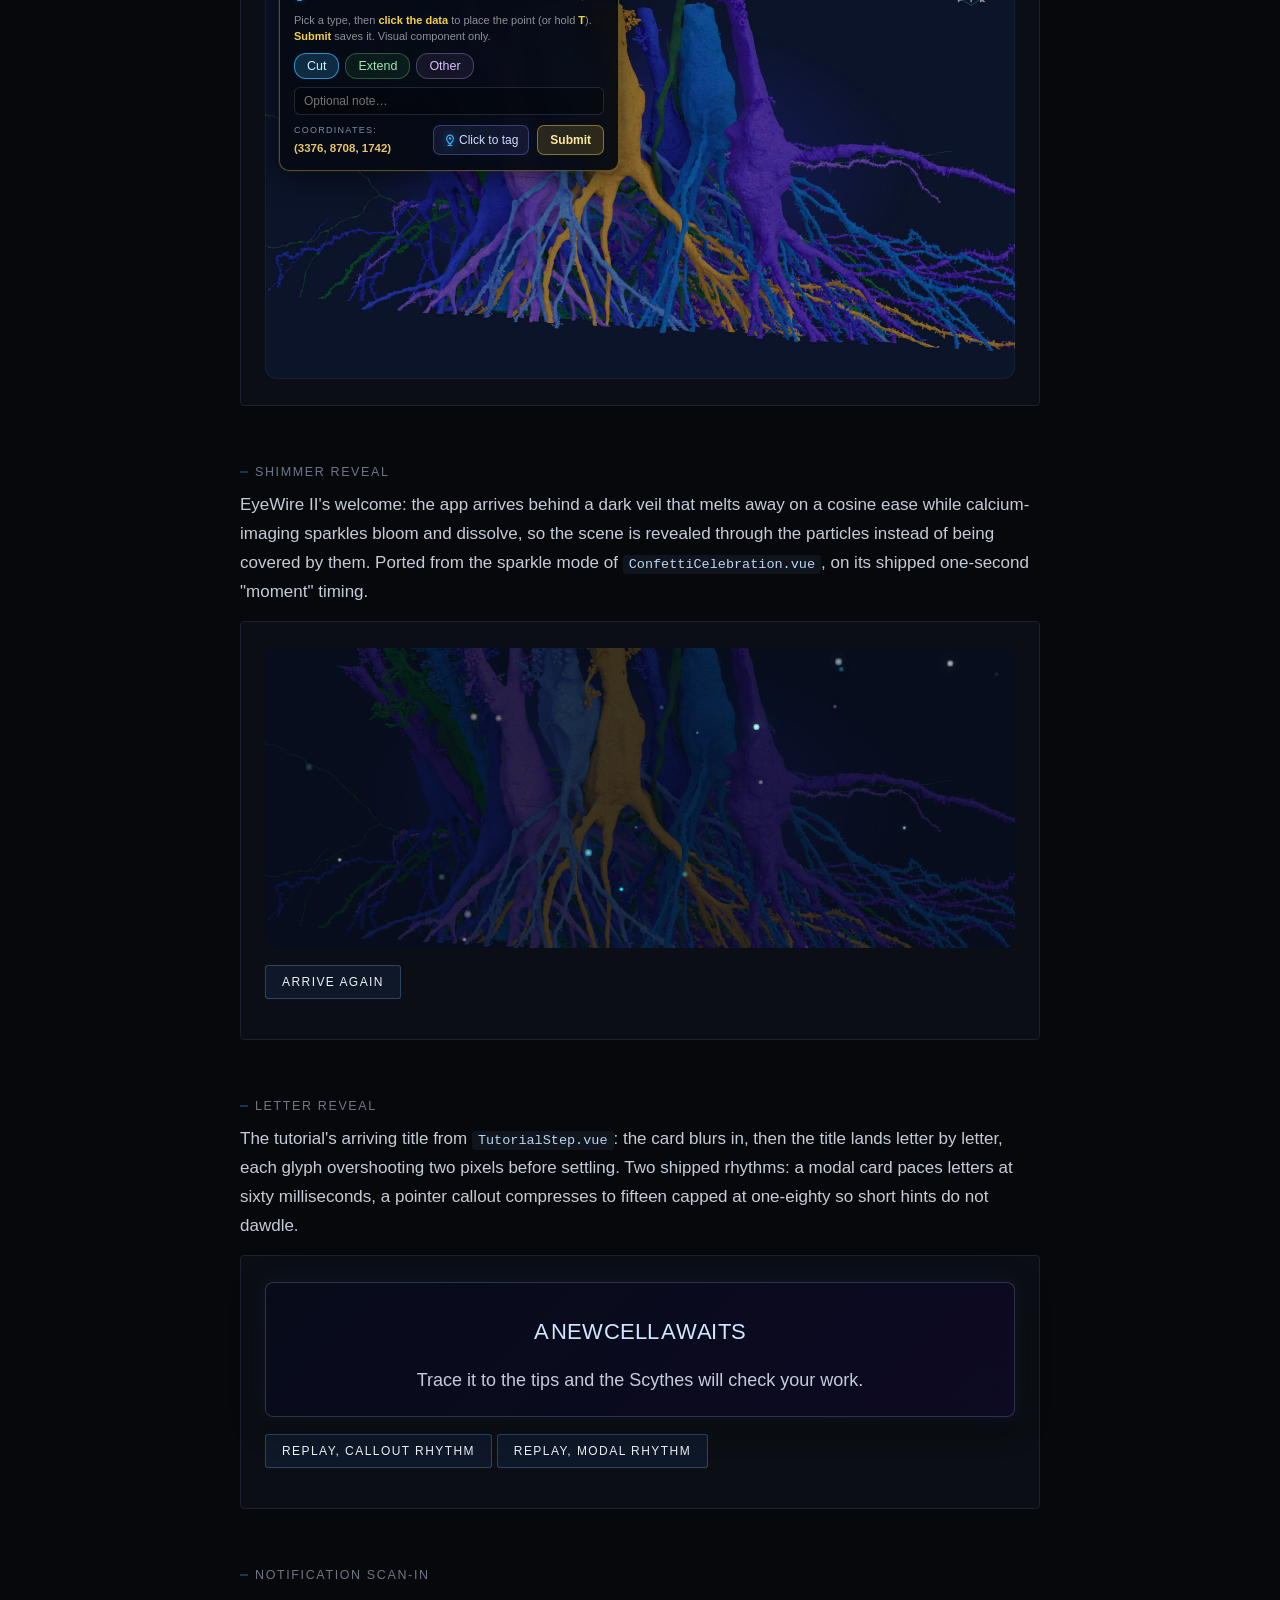
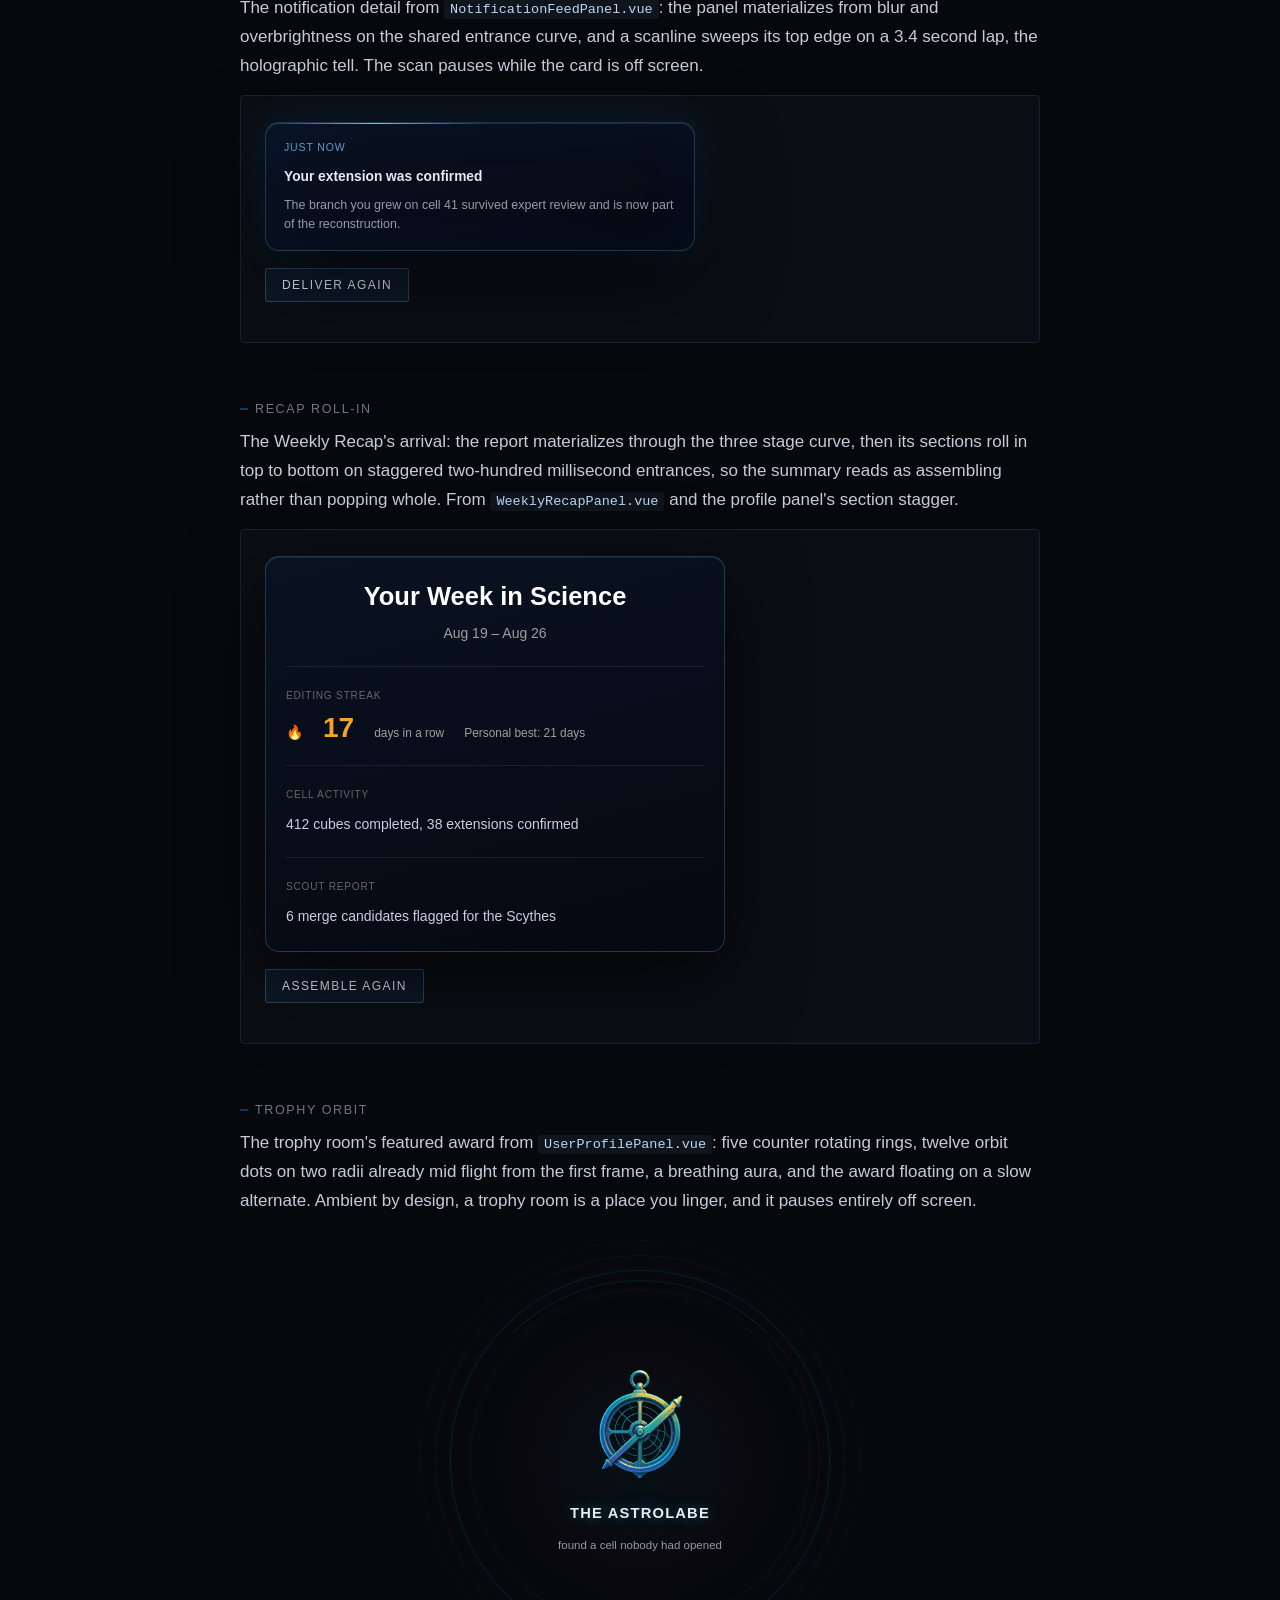
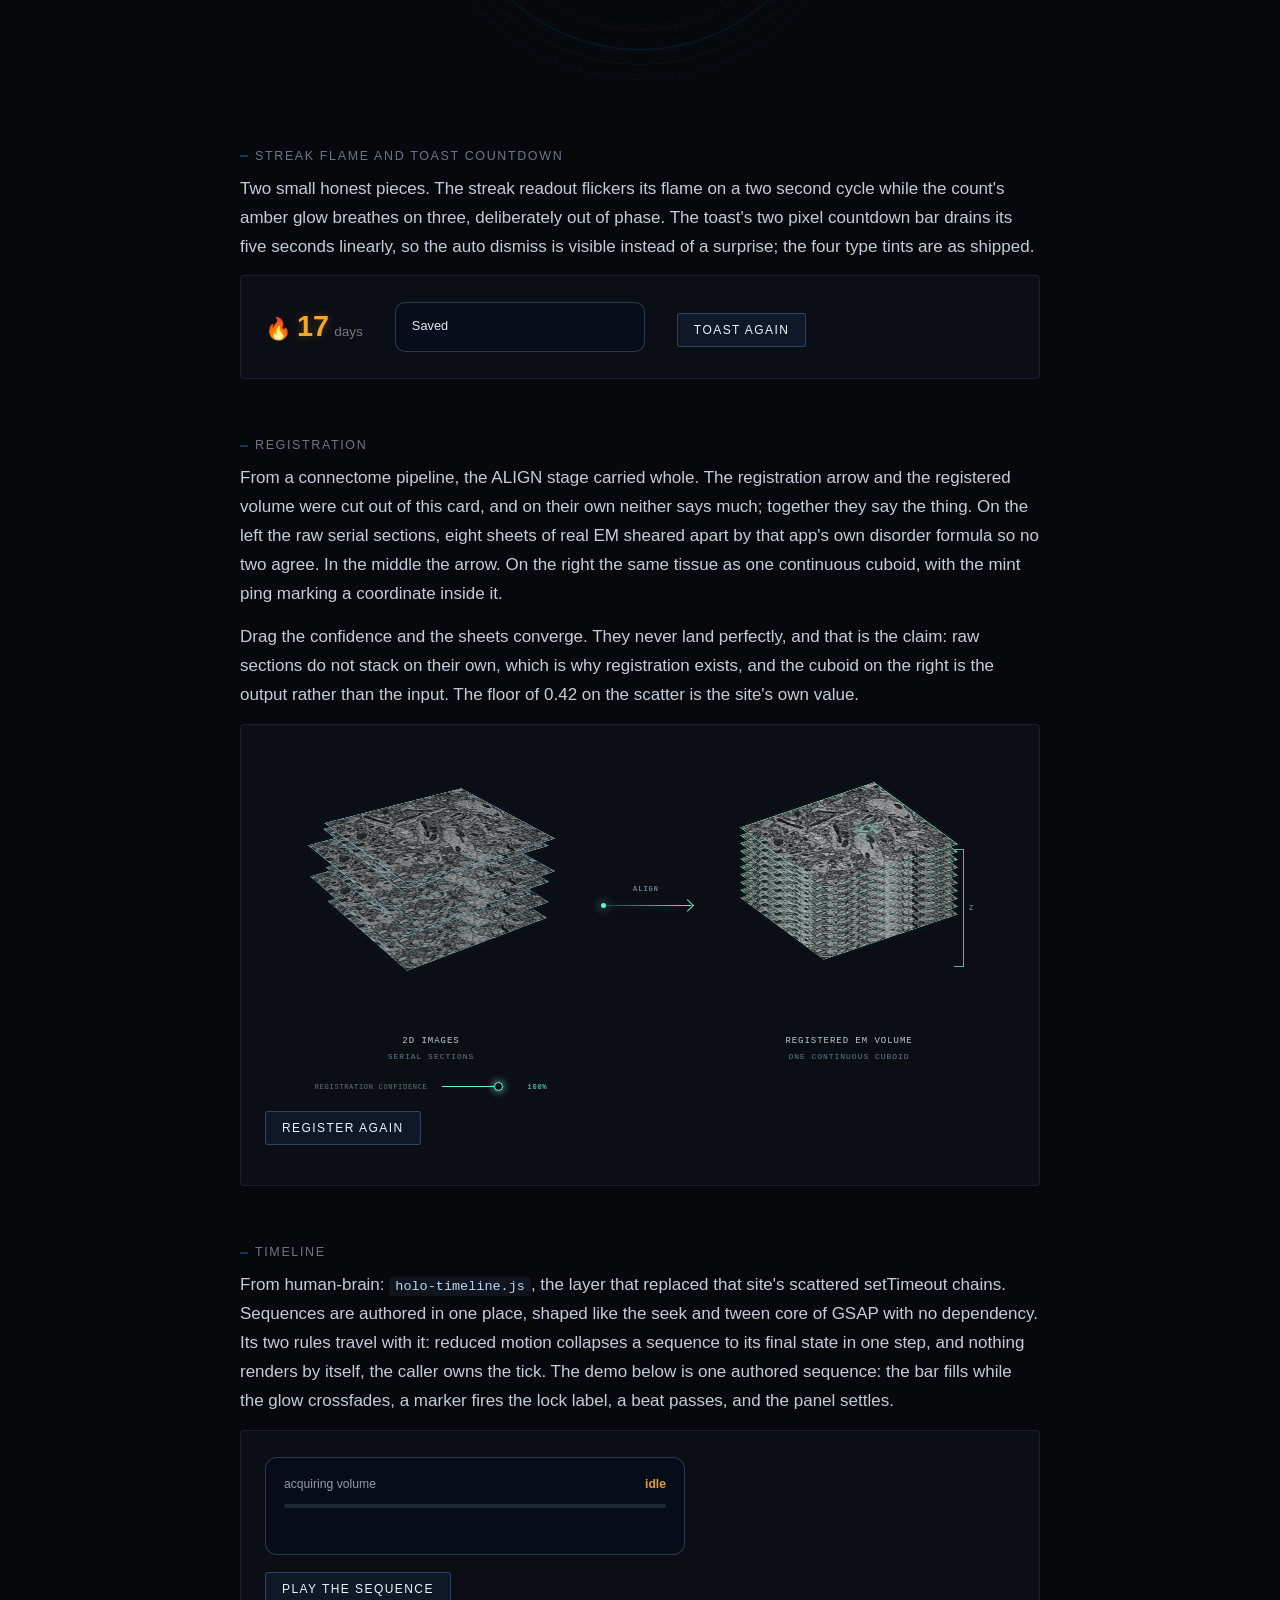
==== commit c27efffe: "Hologram: Dynamics, the recording on any style The weather becomes a toggle that plays the MICrONS c" ====
--- a/index.html
+++ b/index.html
@@ -586,8 +586,9 @@
       <div class="holoswatches" data-swatches></div>
       <h3>Mesh</h3>
       <select data-cell aria-label="Mesh"></select>
-      <h3>Weather</h3>
-      <p class="holoweather">Real activity on the surface: 108 MICrONS cells, 30 s of calcium.
+      <h3>Dynamics</h3>
+      <button type="button" class="holodyn" data-dynamics aria-pressed="false">Dynamics off</button>
+      <p class="holoweather">Plays a recording on this hologram: 108 MICrONS cells, 30 s of calcium, real timing.
         <select data-weather-rate aria-label="Playback rate">
           <option value="1">real time</option><option value="0.25">quarter speed</option>
           <option value="0.1">tenth speed</option><option value="0.01">hundredth speed</option>
--- a/components/hologram-3d.css
+++ b/components/hologram-3d.css
@@ -81,6 +81,16 @@
   box-shadow: 0 0 12px -3px rgb(var(--holo-warm, 232 169 58));
 }
 .holostyles button:hover, .holostyles button:focus-visible { border-color: rgb(var(--holo-line, 196 228 255)); outline: none; }
+.holodyn {
+  width: 100%; font: inherit; font-size: 12.5px; letter-spacing: .06em; cursor: pointer;
+  color: rgb(var(--holo-dim, 154 162 177)); background: rgb(var(--holo-panel, 15 18 24));
+  border: 1px solid rgb(var(--holo-glow, 74 150 224) / .3); border-radius: 3px; padding: 6px 0; margin: 0 0 8px;
+}
+.holodyn[aria-pressed="true"] {
+  color: #1a1204; background: rgb(var(--holo-warm, 232 169 58)); border-color: rgb(var(--holo-warm, 232 169 58));
+  box-shadow: 0 0 14px -3px rgb(var(--holo-warm, 232 169 58));
+}
+.holodyn:hover, .holodyn:focus-visible { border-color: rgb(var(--holo-line, 196 228 255)); outline: none; }
 .holoweather { font-size: 12px; color: rgb(var(--holo-dim, 154 162 177)); margin: 0 0 12px; line-height: 1.5; }
 .holoweather select { margin: 6px 0 4px; }
 .holoweather output { display: block; font-variant-numeric: tabular-nums; color: rgb(var(--holo-line, 196 228 255)); }
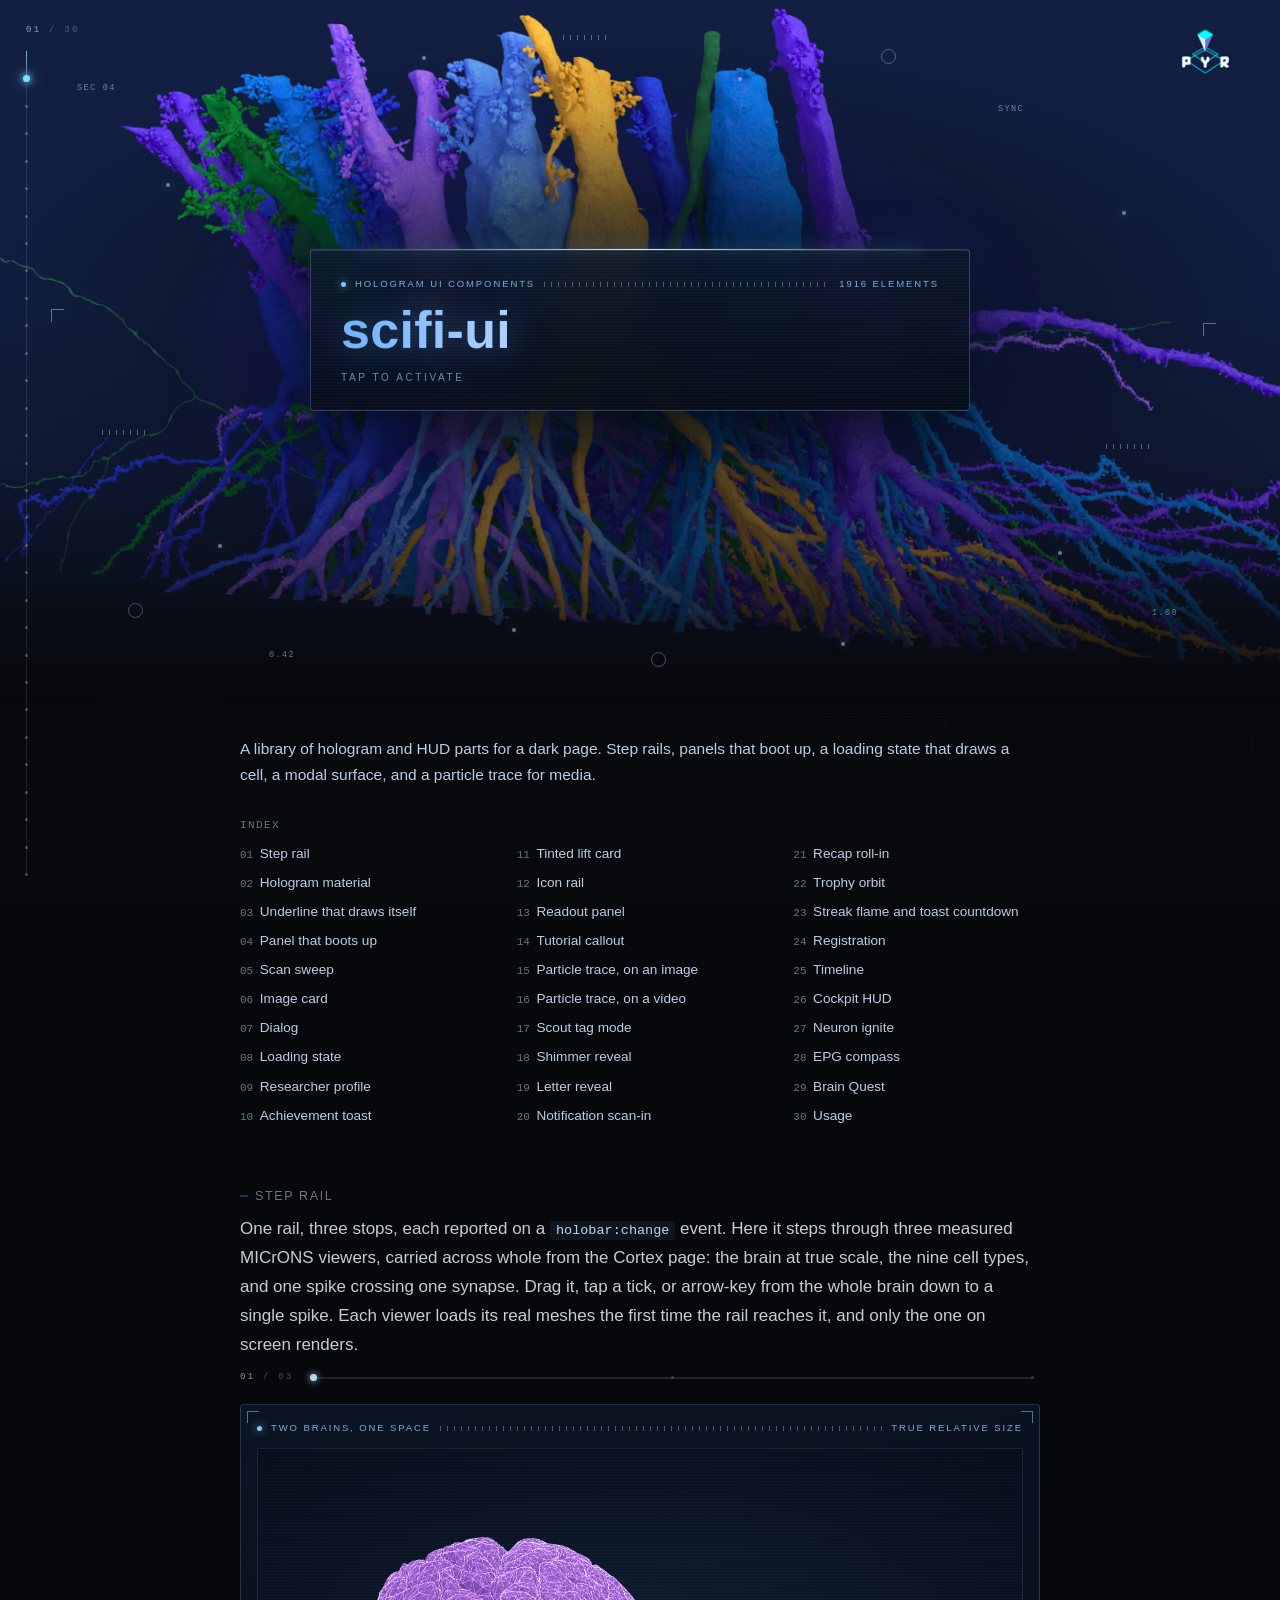
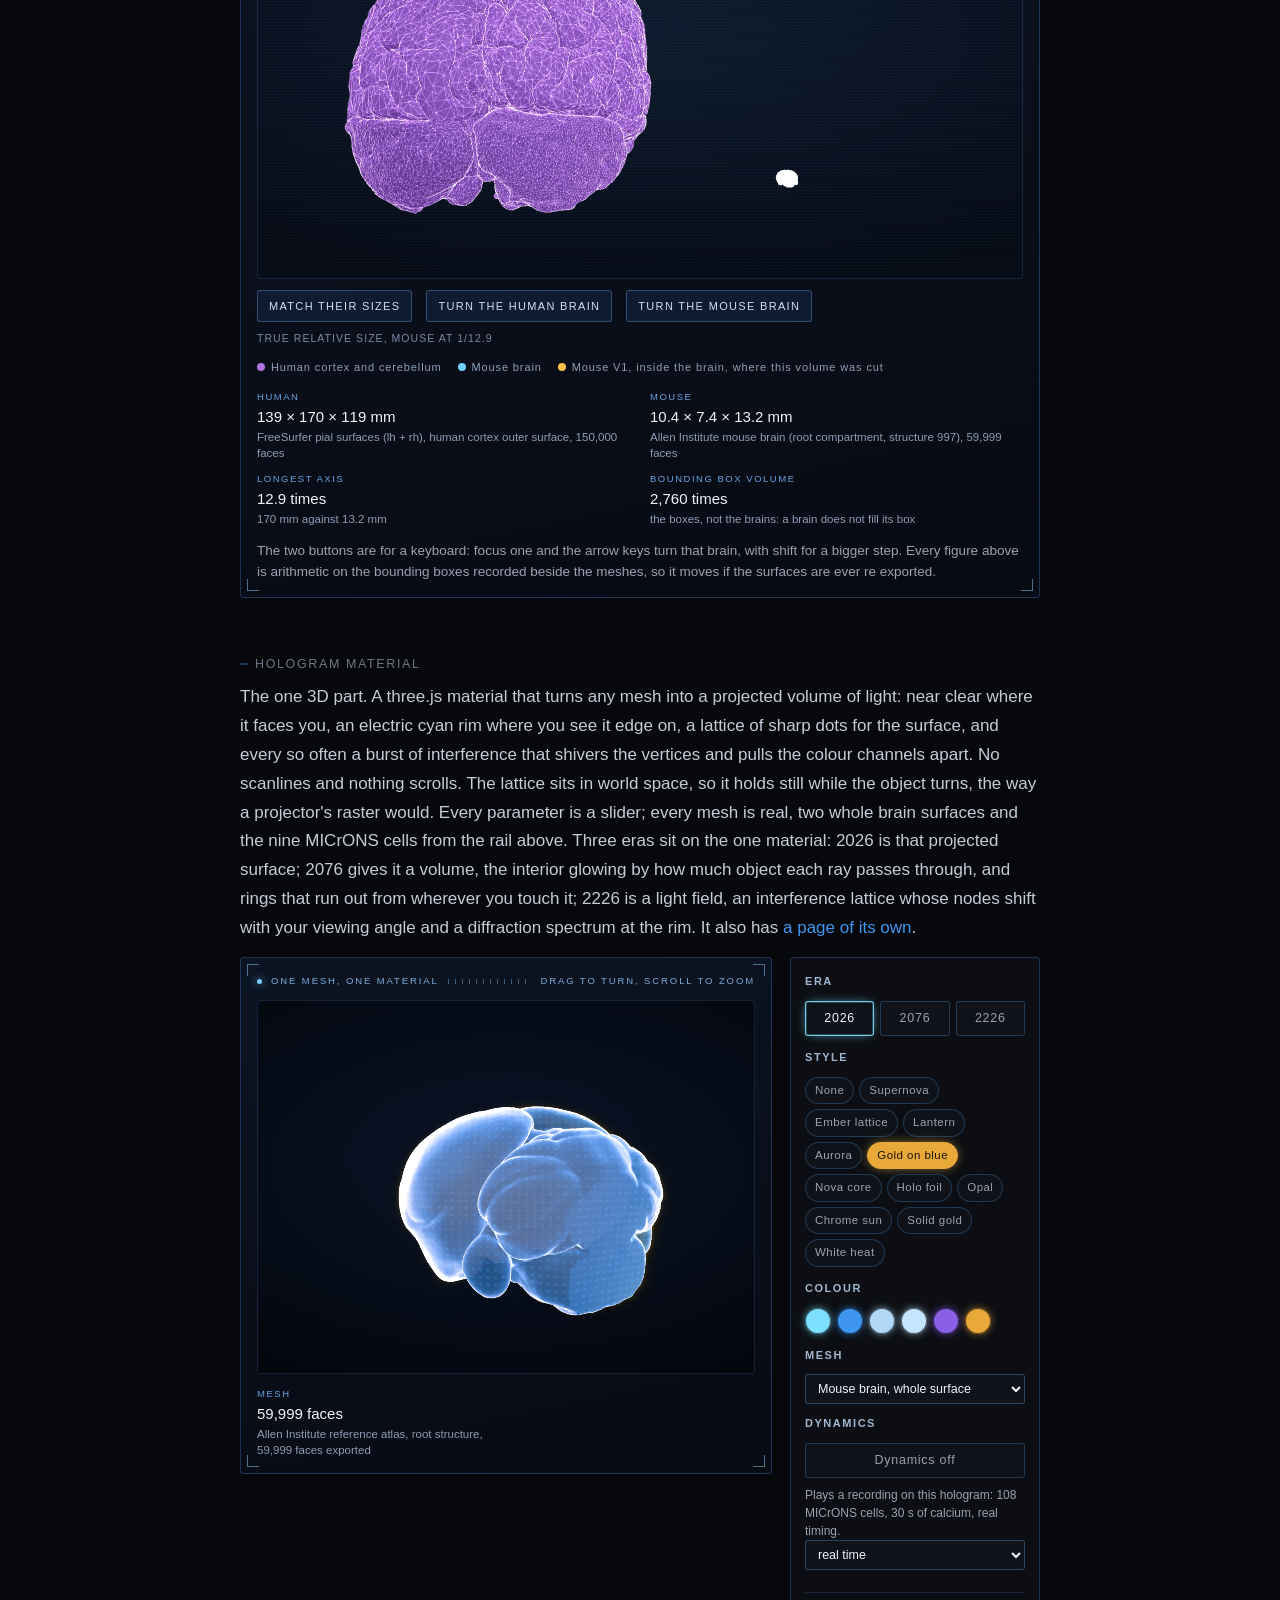
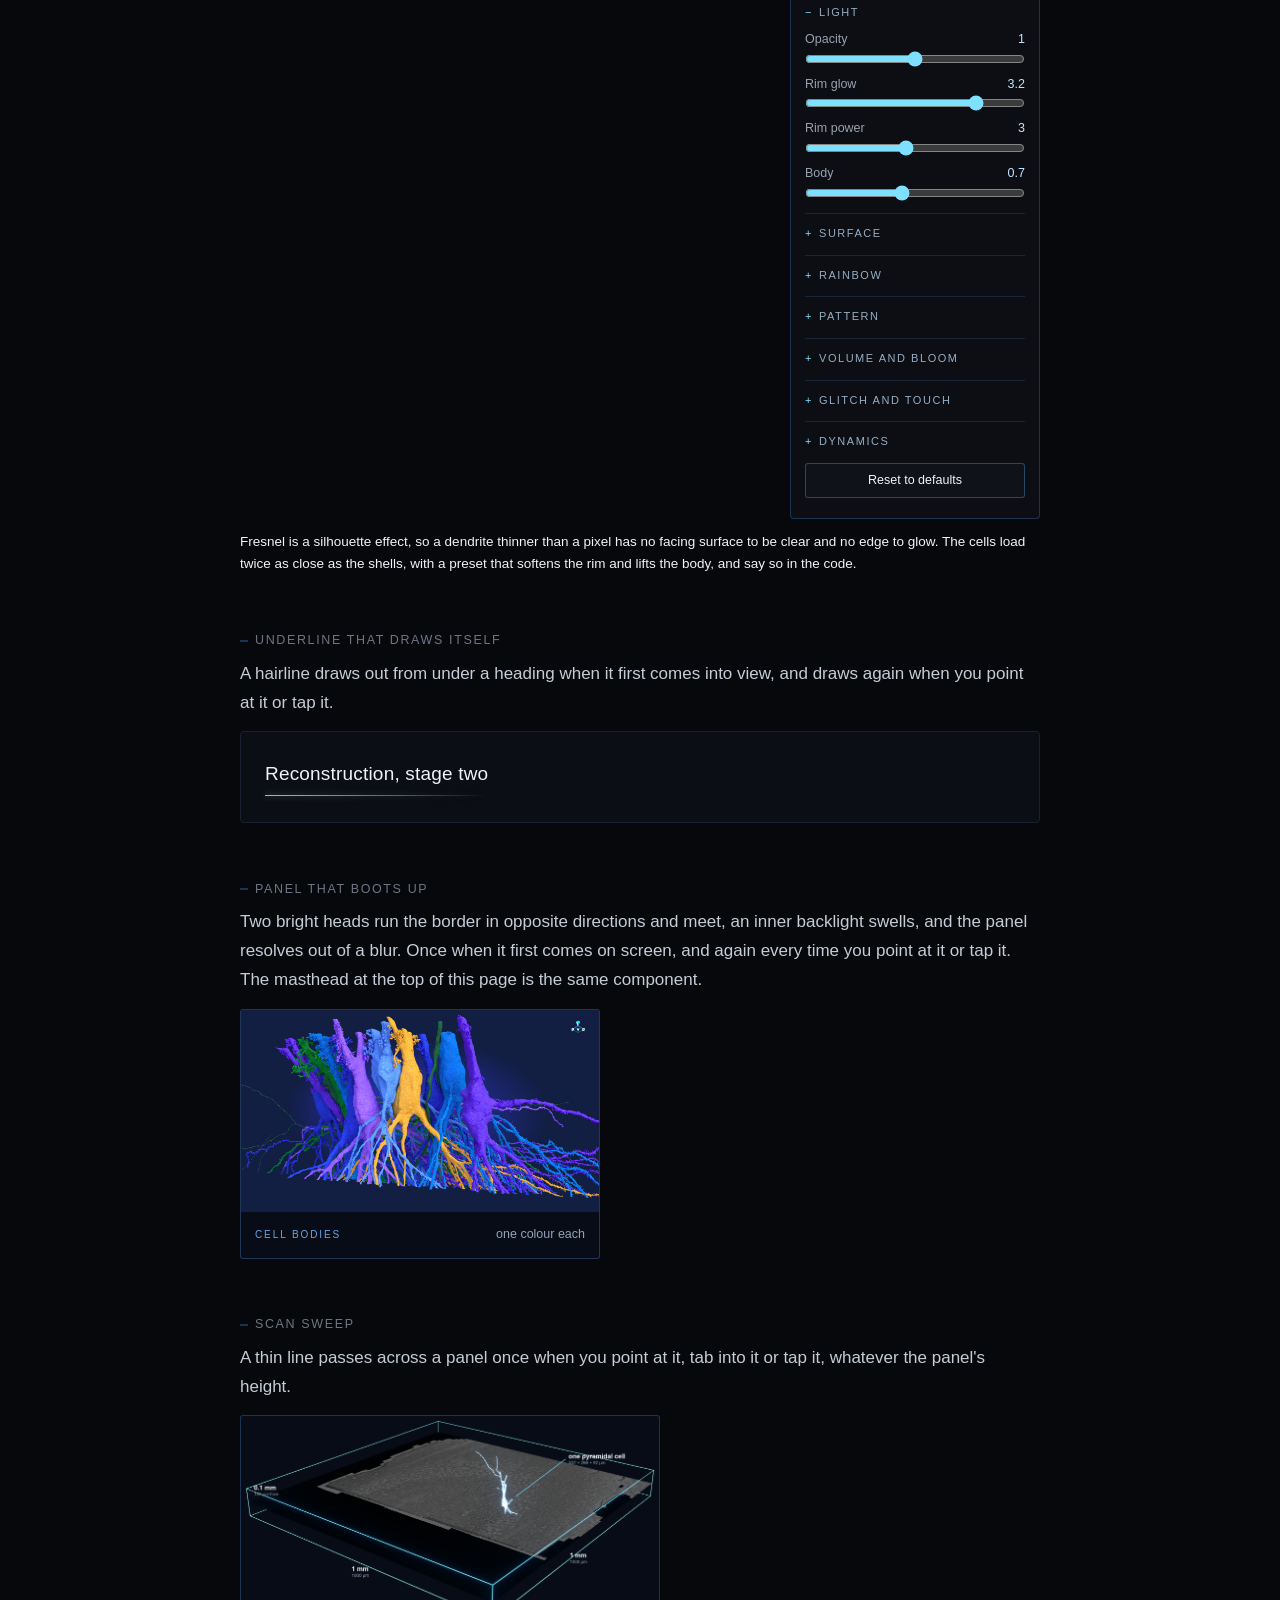
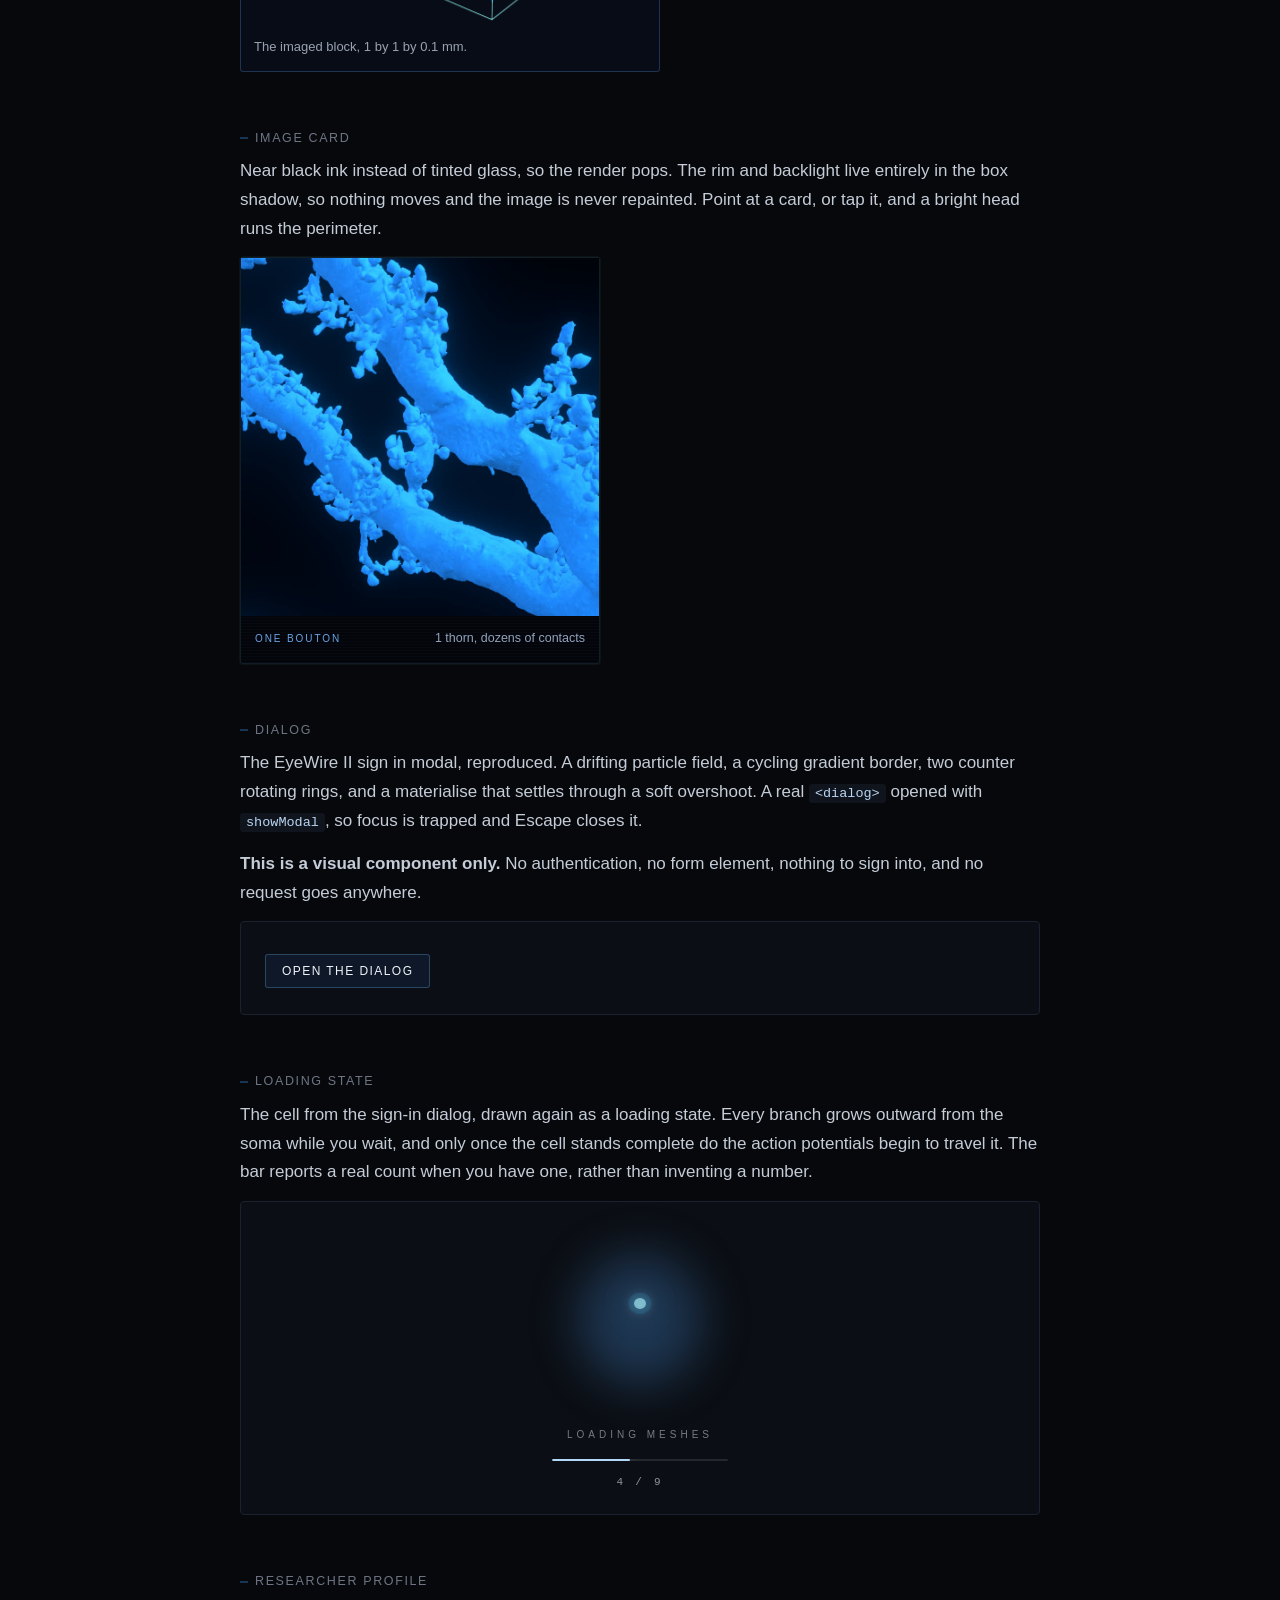
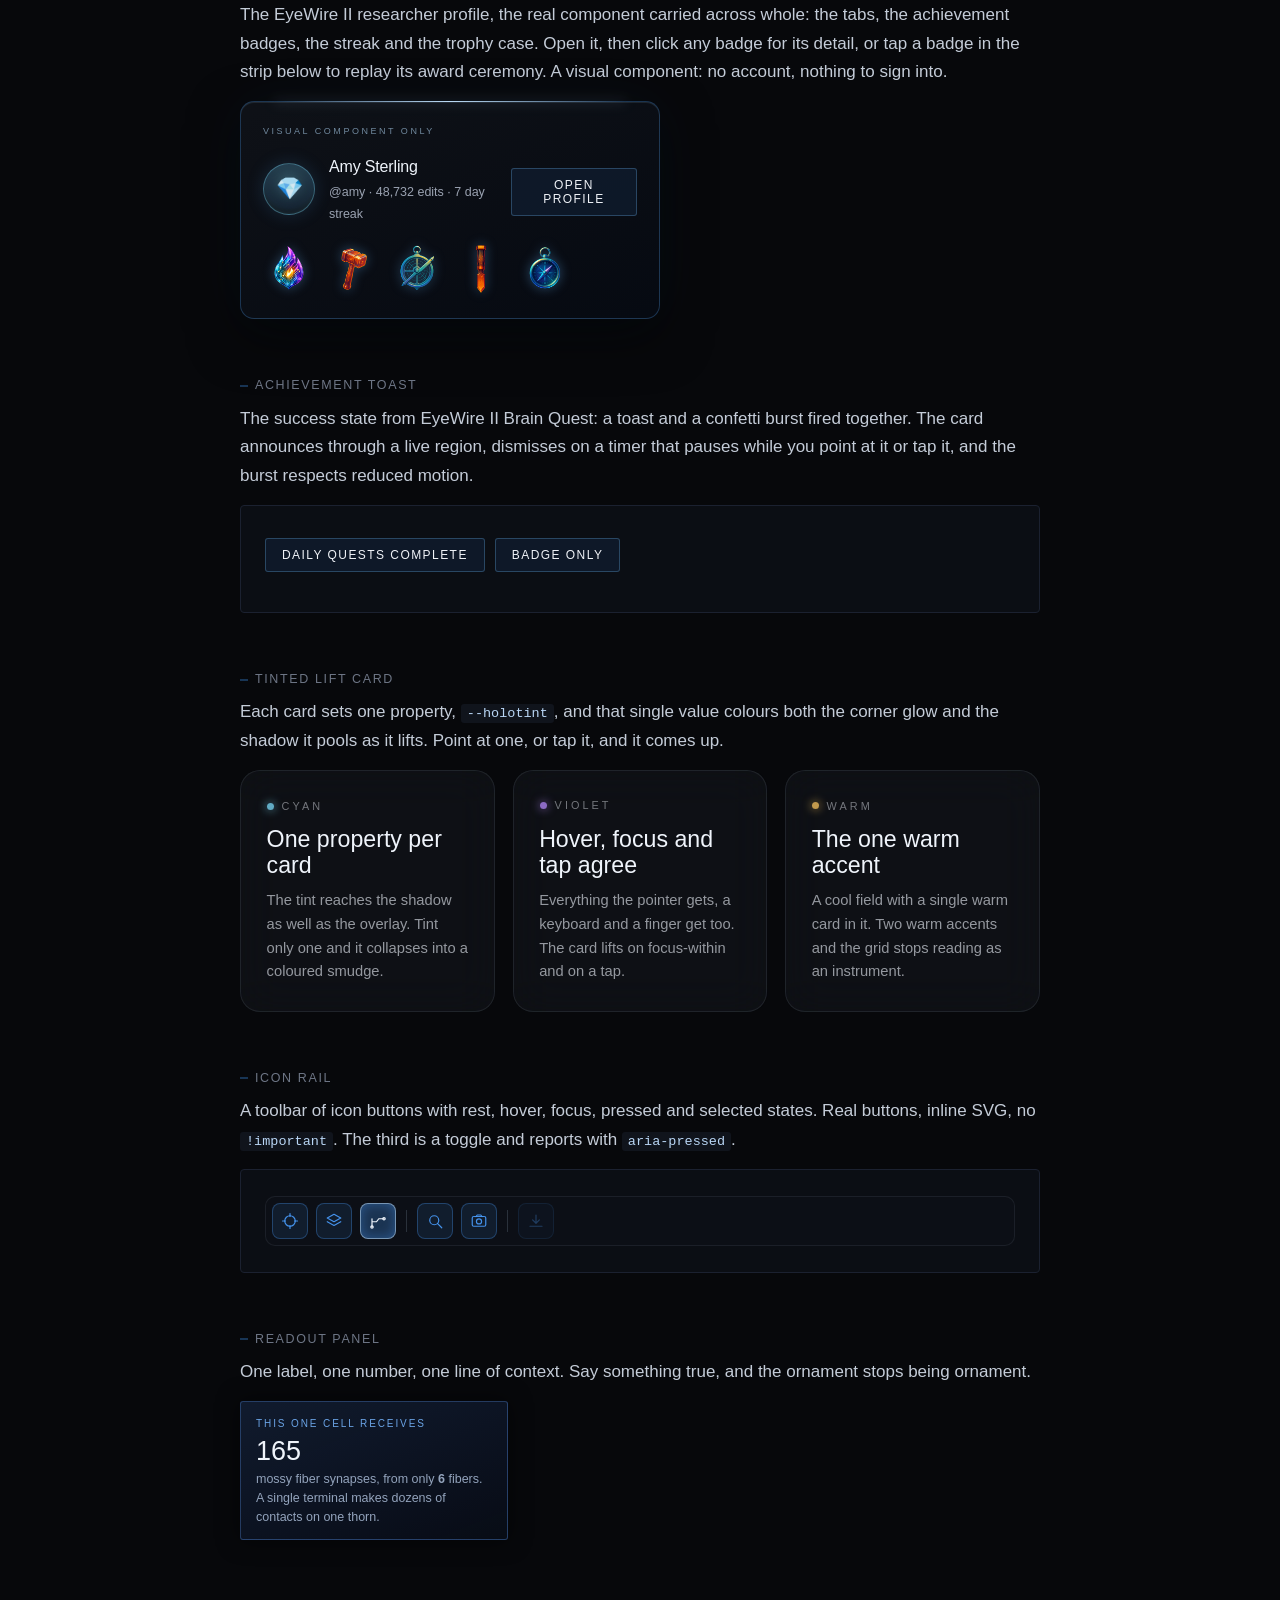
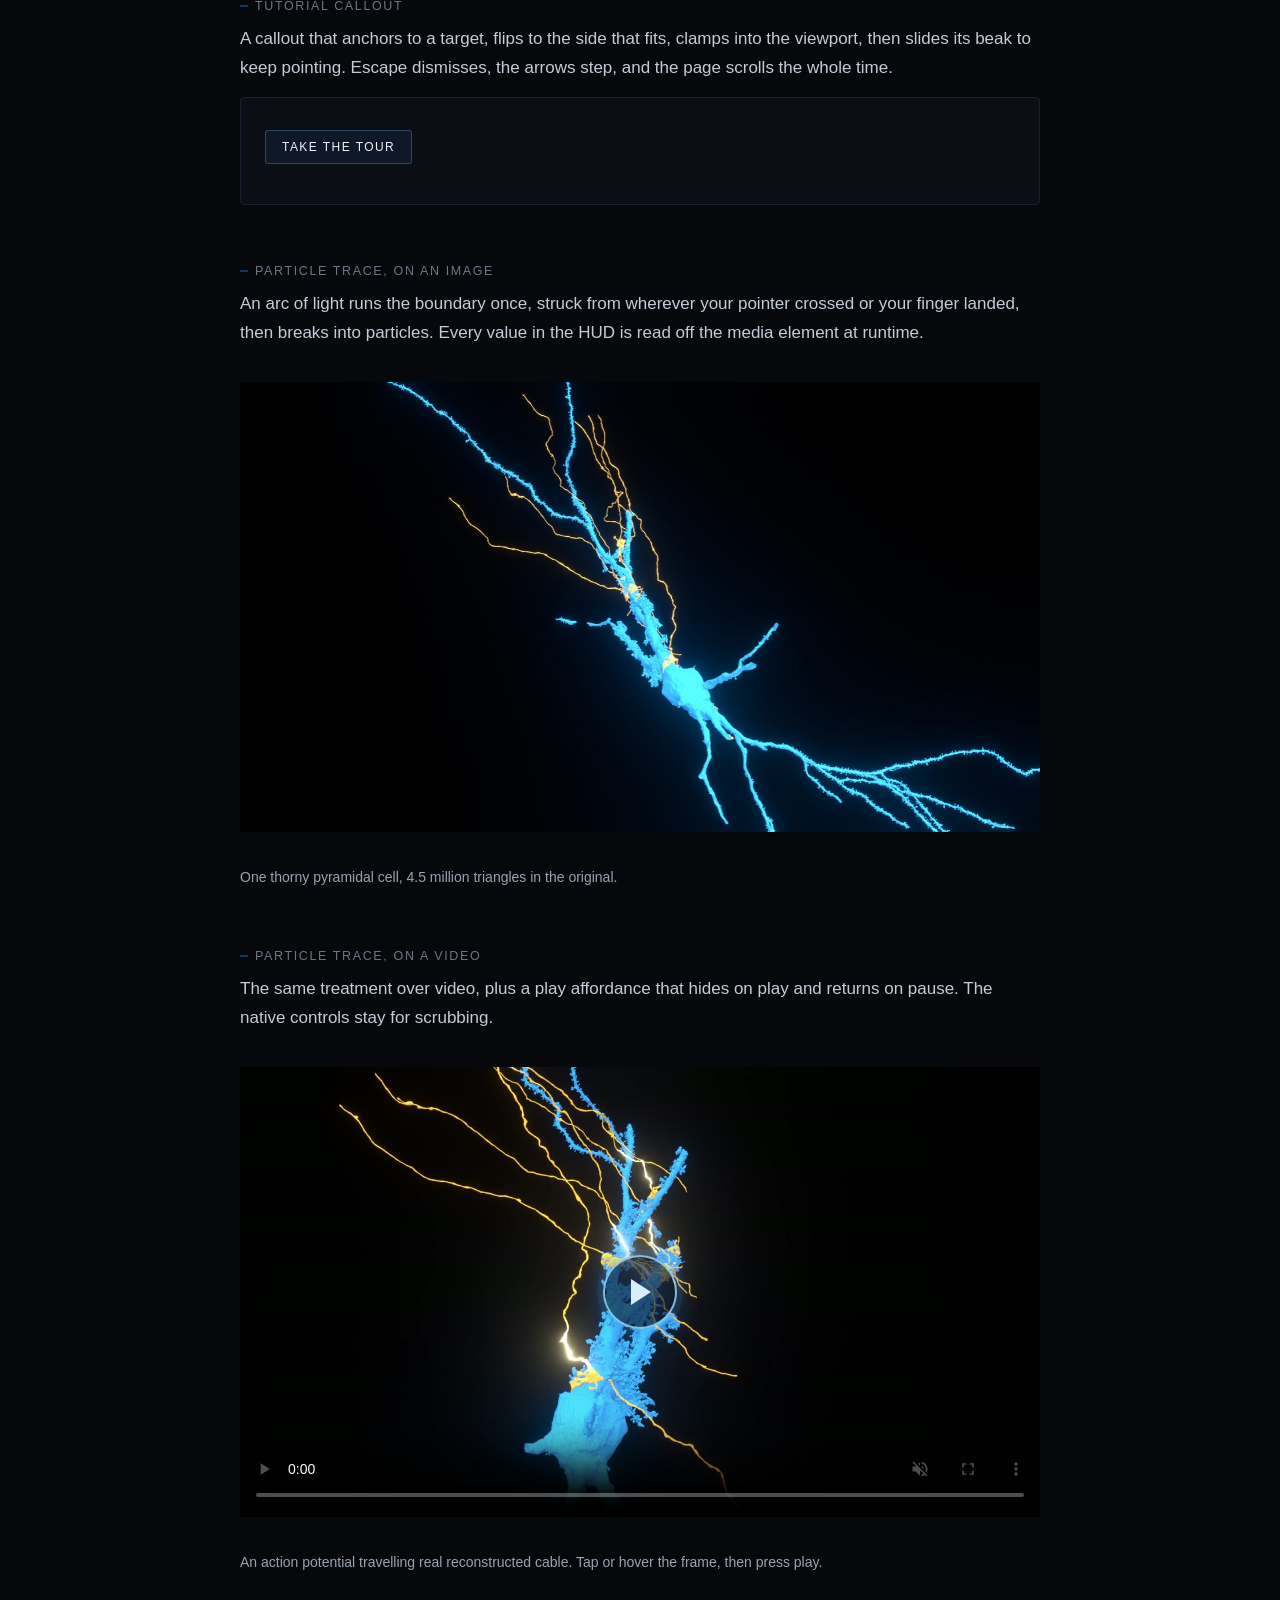
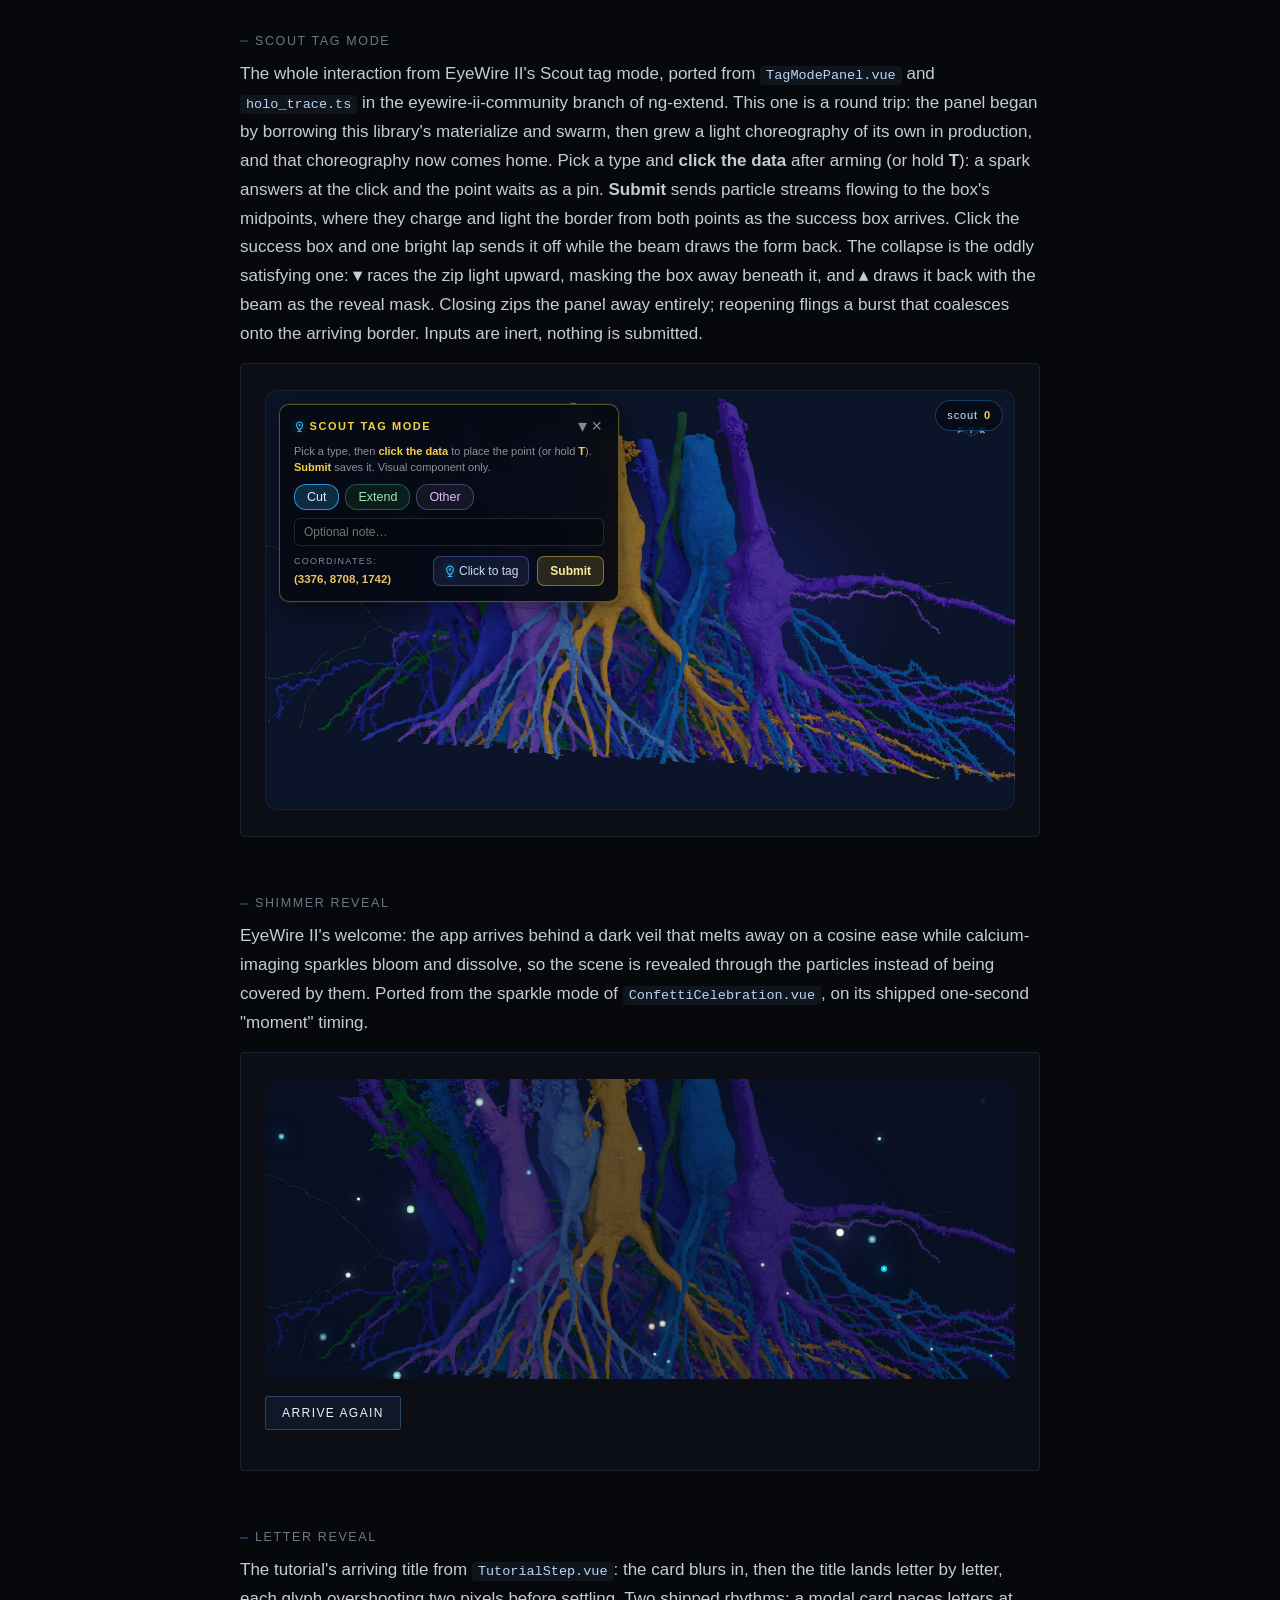
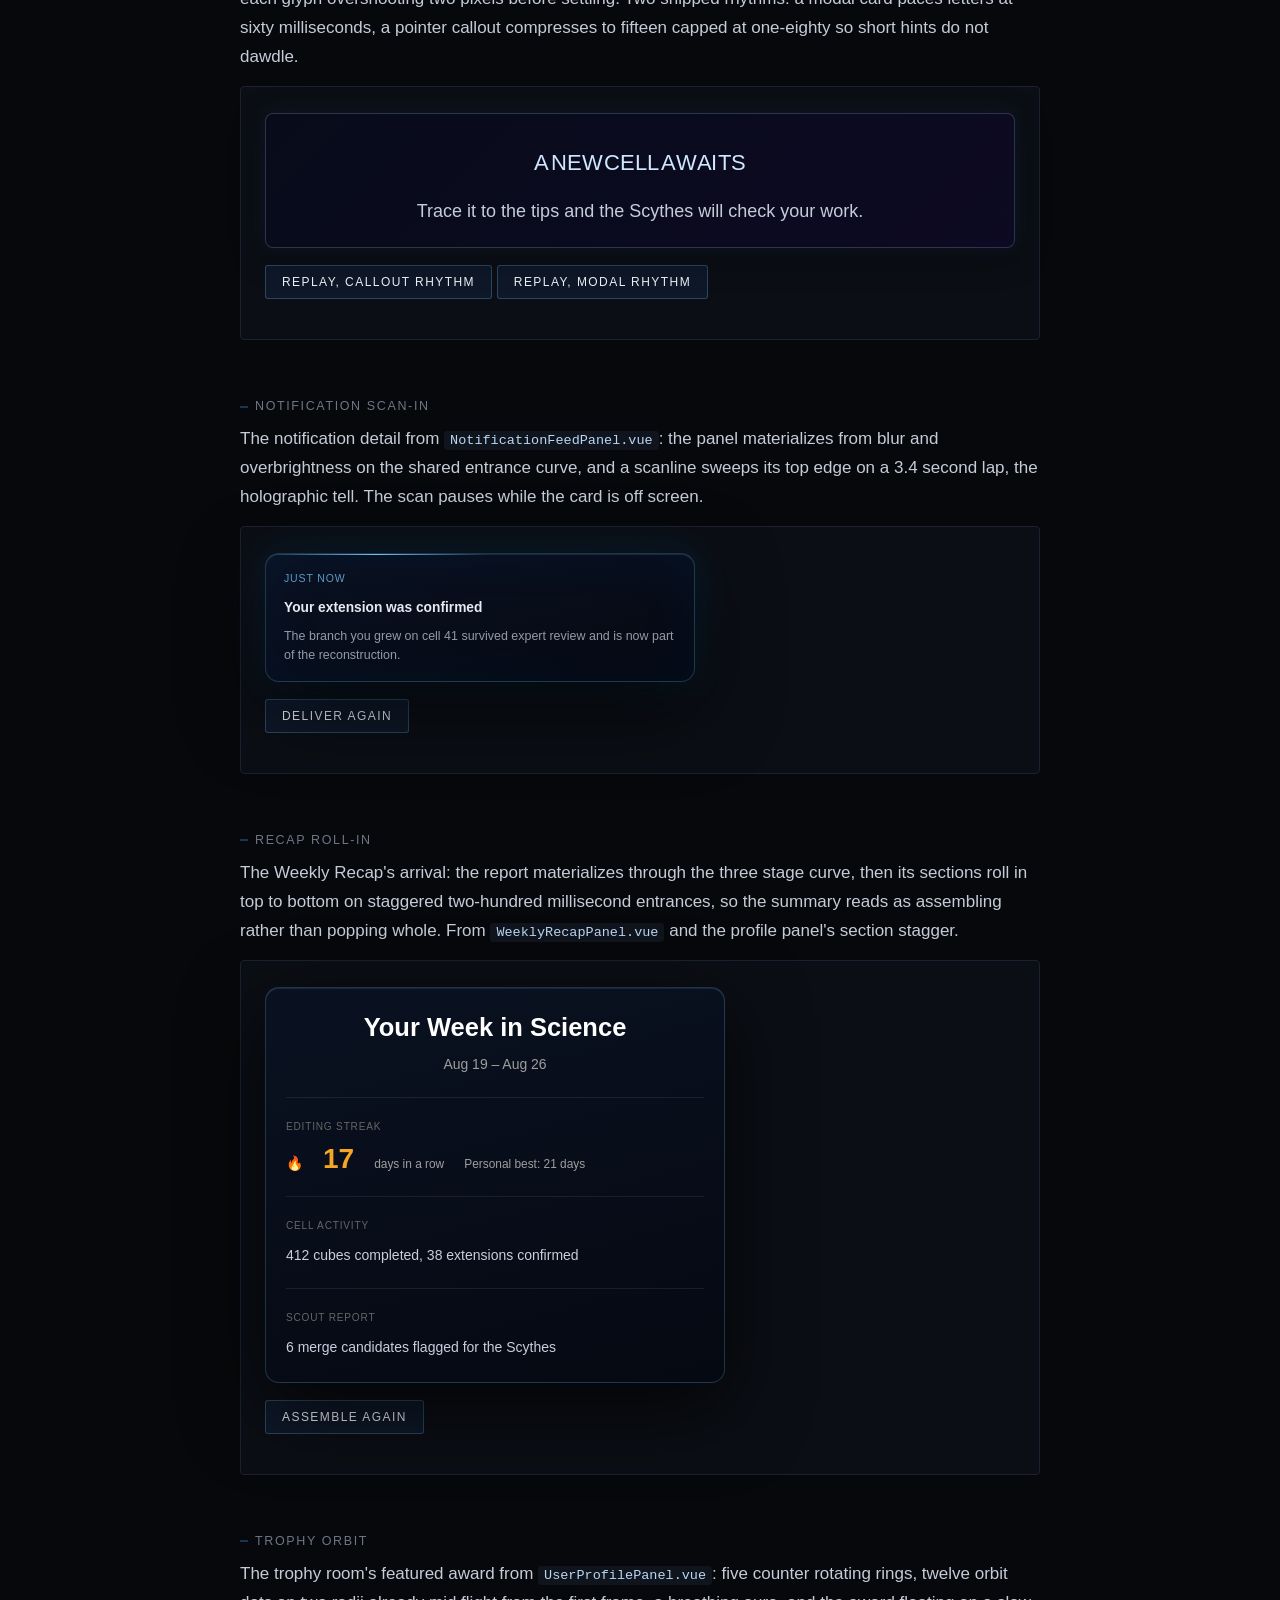
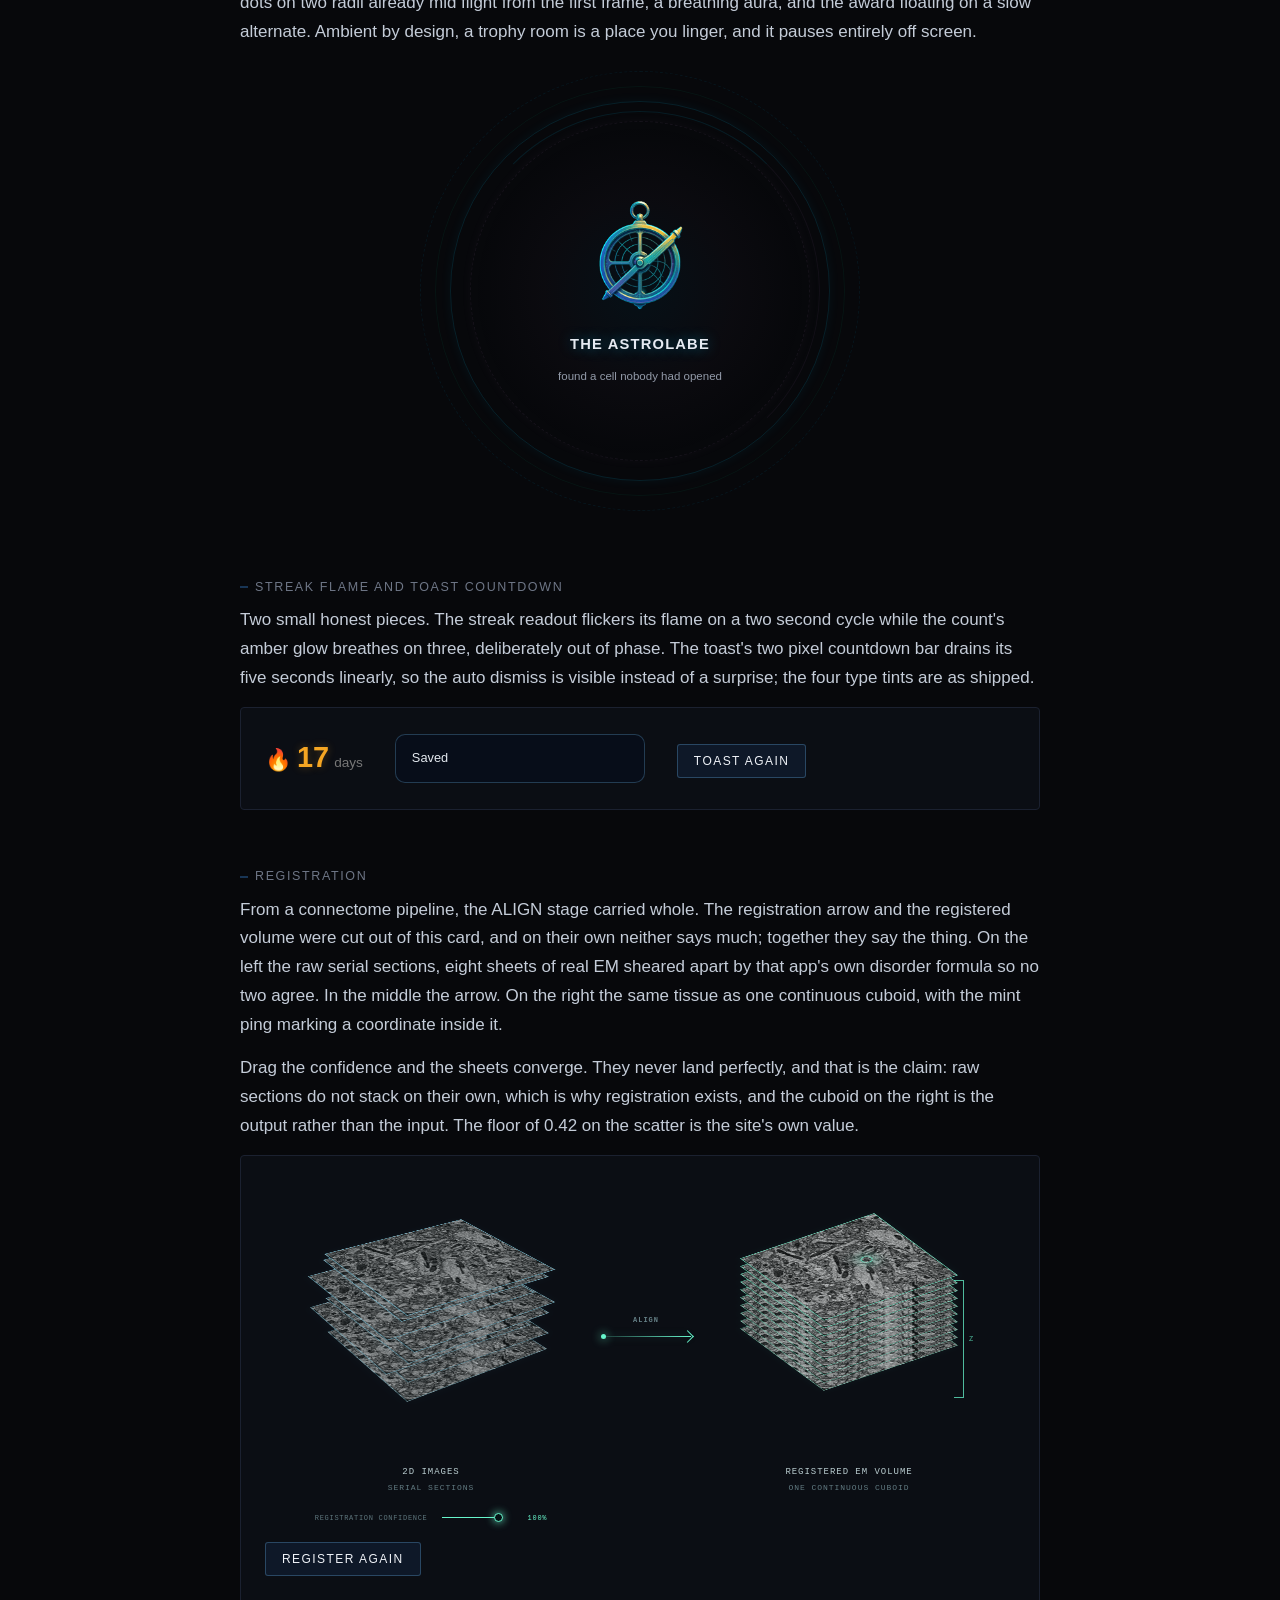
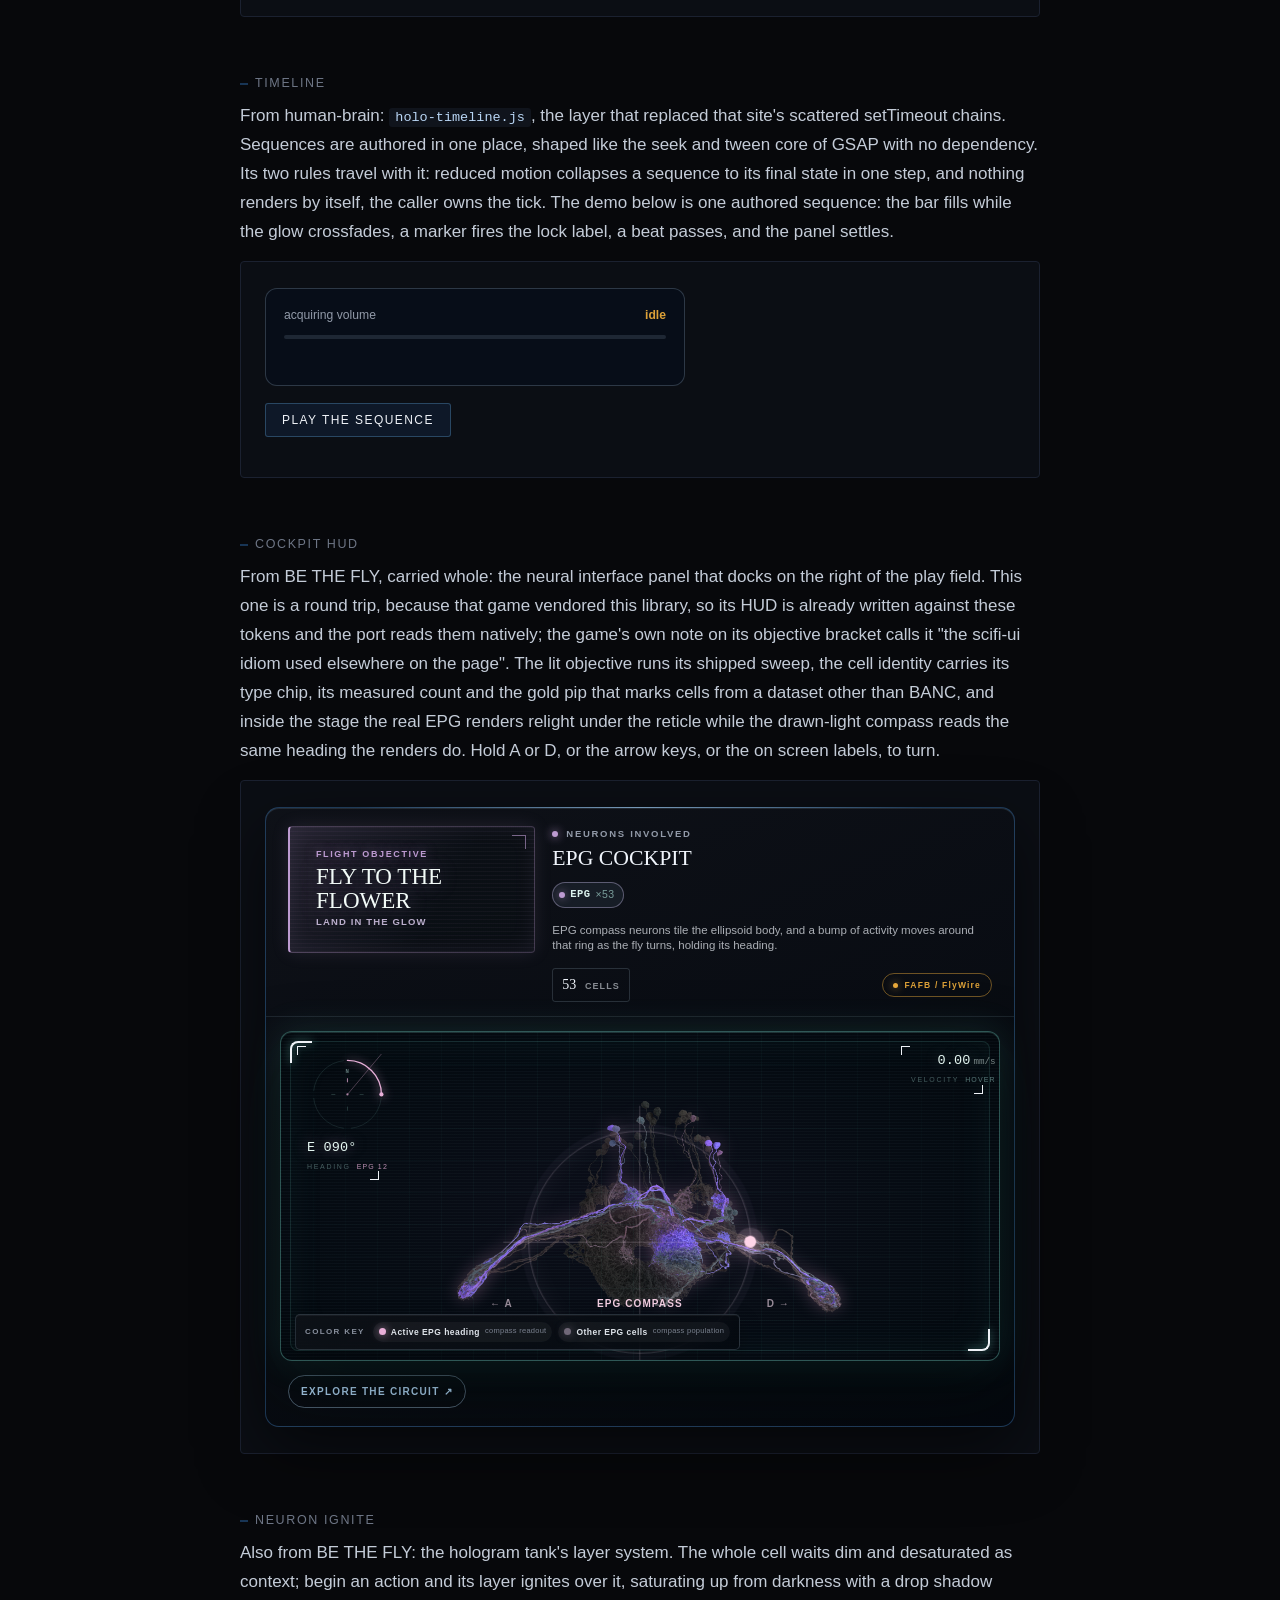
==== commit a8f2c0c1: "Hologram: grouped sliders, opacity on top, gold on blue by default, no hover rings The 36 sliders fo" ====
--- a/index.html
+++ b/index.html
@@ -594,7 +594,6 @@
           <option value="0.1">tenth speed</option><option value="0.01">hundredth speed</option>
         </select>
         <output data-weather-clock></output></p>
-      <h3>Material</h3>
       <div data-ranges></div>
       <button type="button" data-reset>Reset to defaults</button>
     </form>
--- a/components/hologram-3d.css
+++ b/components/hologram-3d.css
@@ -27,6 +27,16 @@
   font-size: 11px; letter-spacing: .14em; text-transform: uppercase;
   color: rgb(var(--holo-line, 196 228 255) / .8); margin: 0 0 10px; font-weight: 600;
 }
+/* the slider groups: the first open, the rest folded */
+.hologroup { border-top: 1px solid rgb(var(--holo-glow, 74 150 224) / .18); padding: 6px 0 4px; }
+.hologroup summary {
+  cursor: pointer; list-style: none; font-size: 11px; letter-spacing: .14em; text-transform: uppercase;
+  color: rgb(var(--holo-line, 196 228 255) / .75); padding: 4px 0 8px; user-select: none;
+}
+.hologroup summary::-webkit-details-marker { display: none; }
+.hologroup summary::before { content: "+"; display: inline-block; width: 14px; color: rgb(var(--holo-cyan, 126 224 255)); }
+.hologroup[open] summary::before { content: "\2212"; }
+.hologroup summary:hover, .hologroup summary:focus-visible { color: rgb(var(--holo-ink, 239 244 251)); outline: none; }
 .holoknob {
   display: grid; grid-template-columns: 1fr auto; gap: 0 8px; margin: 0 0 8px;
   font-size: 12.5px; line-height: 1.5;
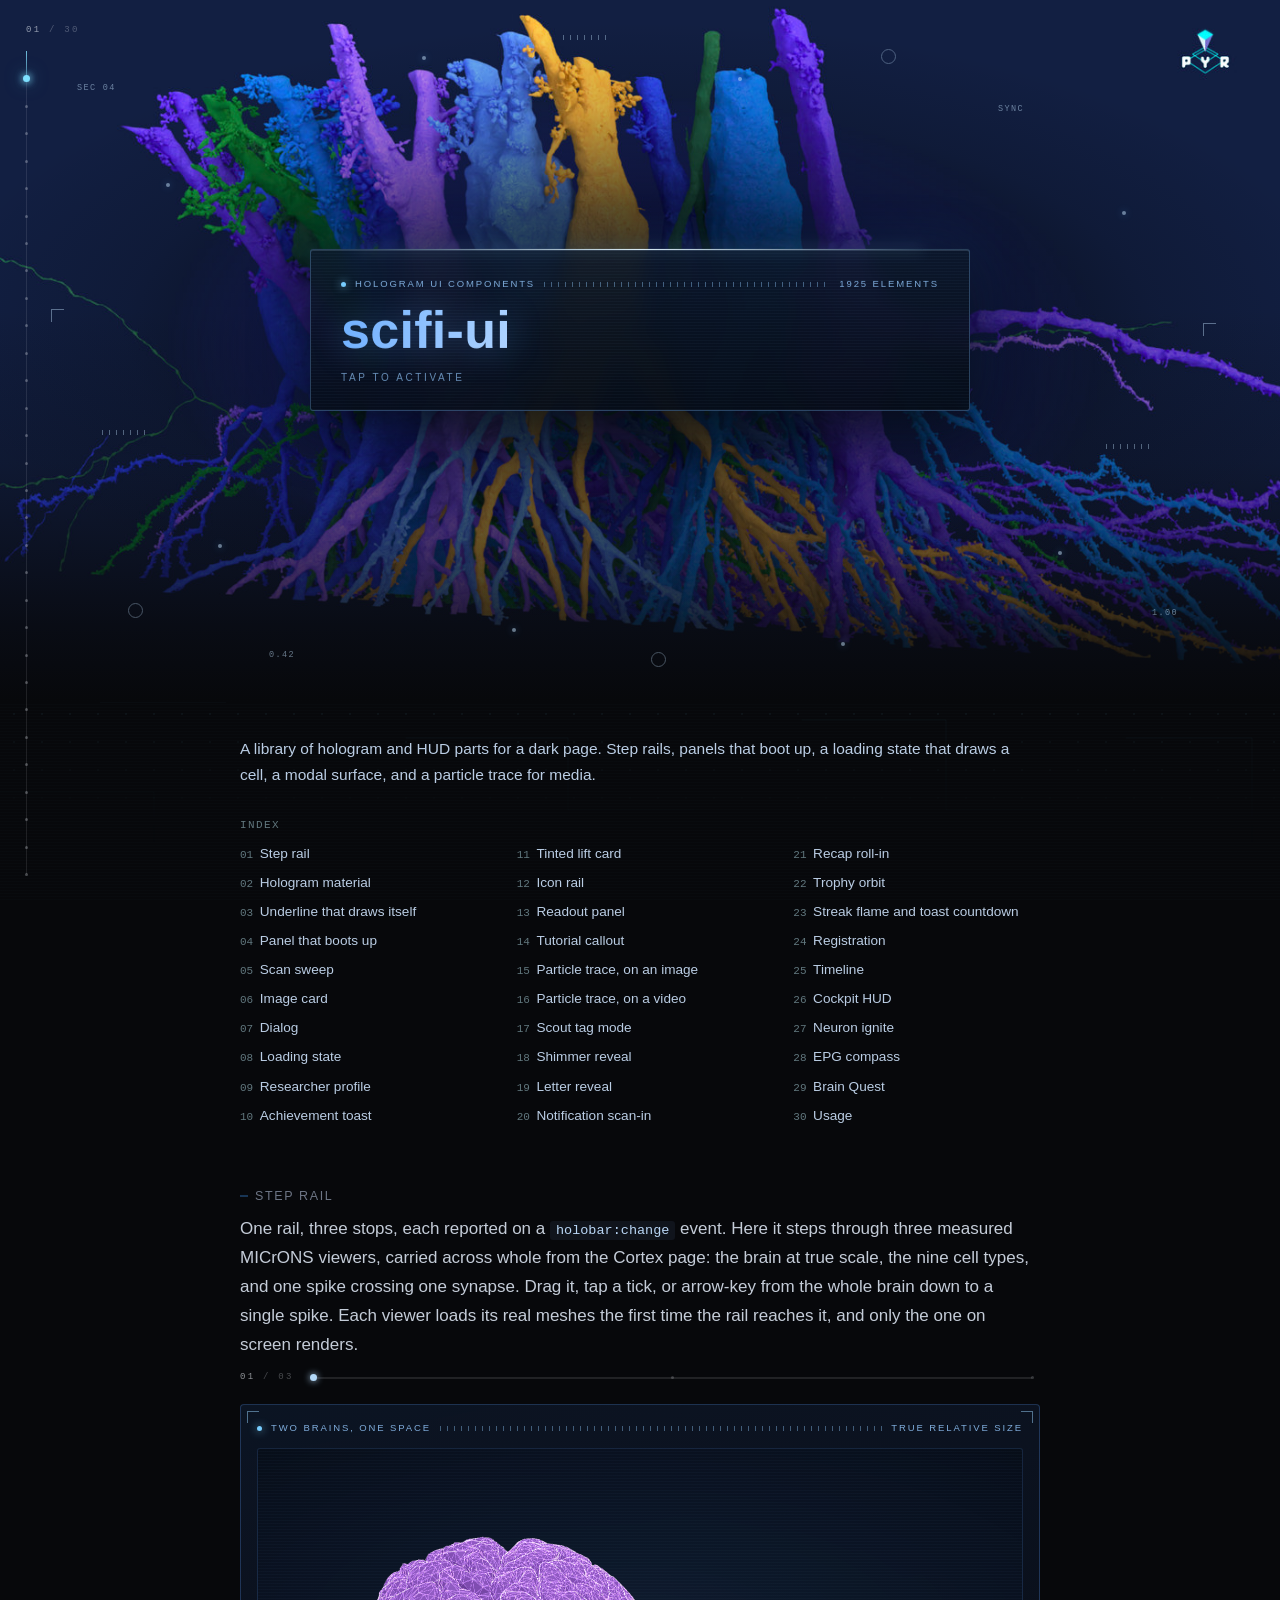
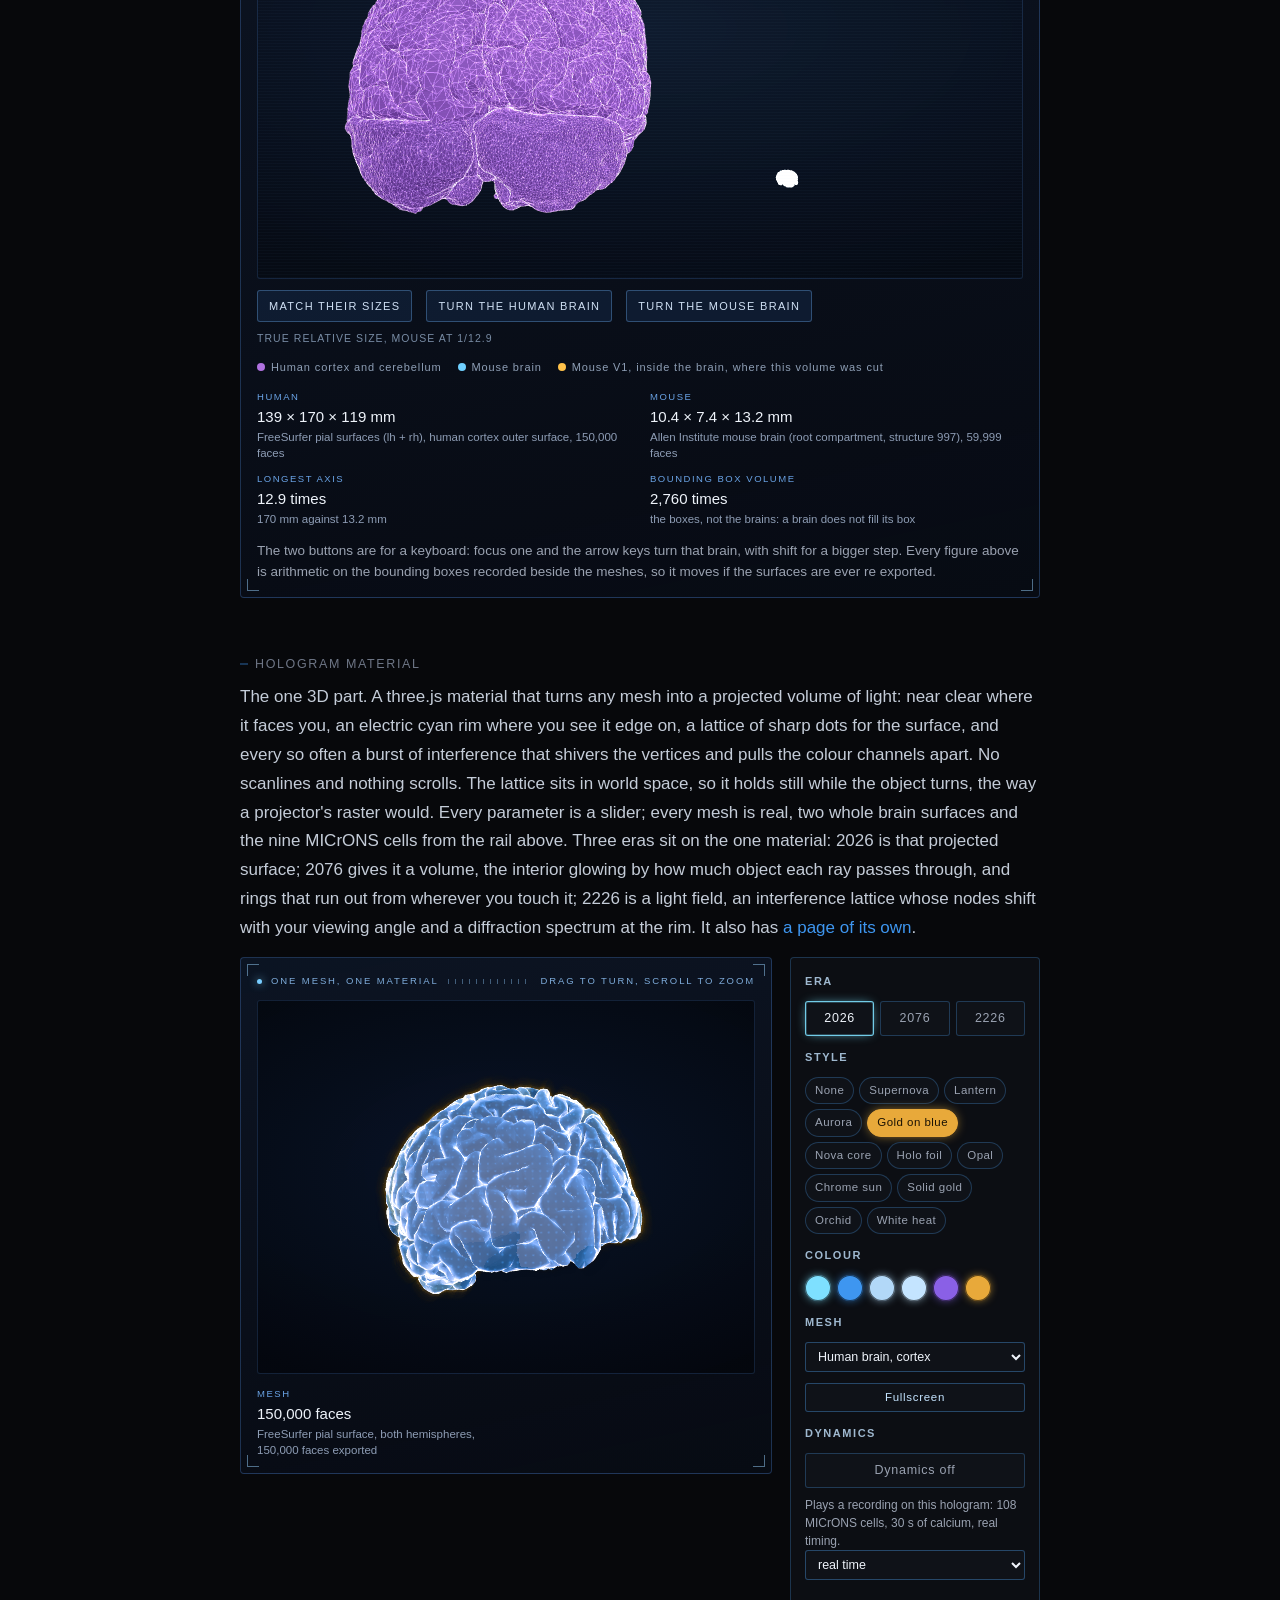
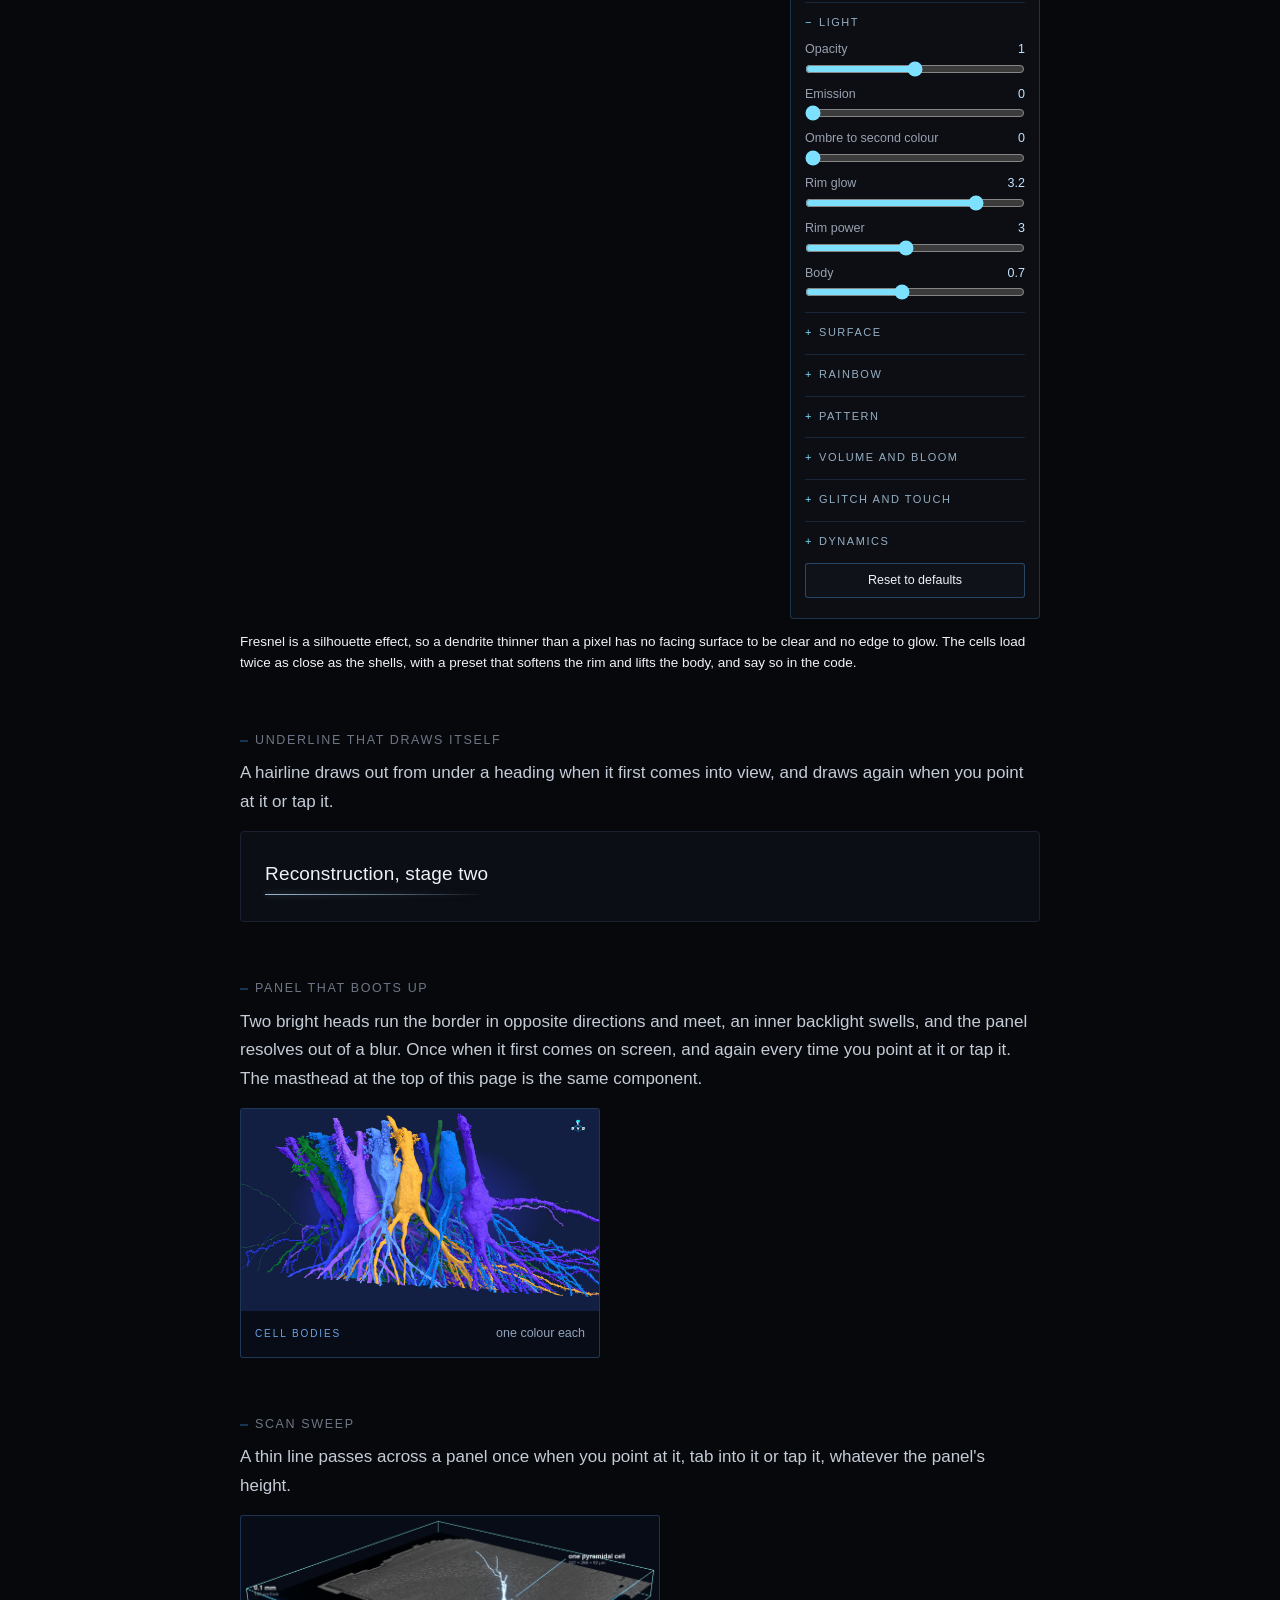
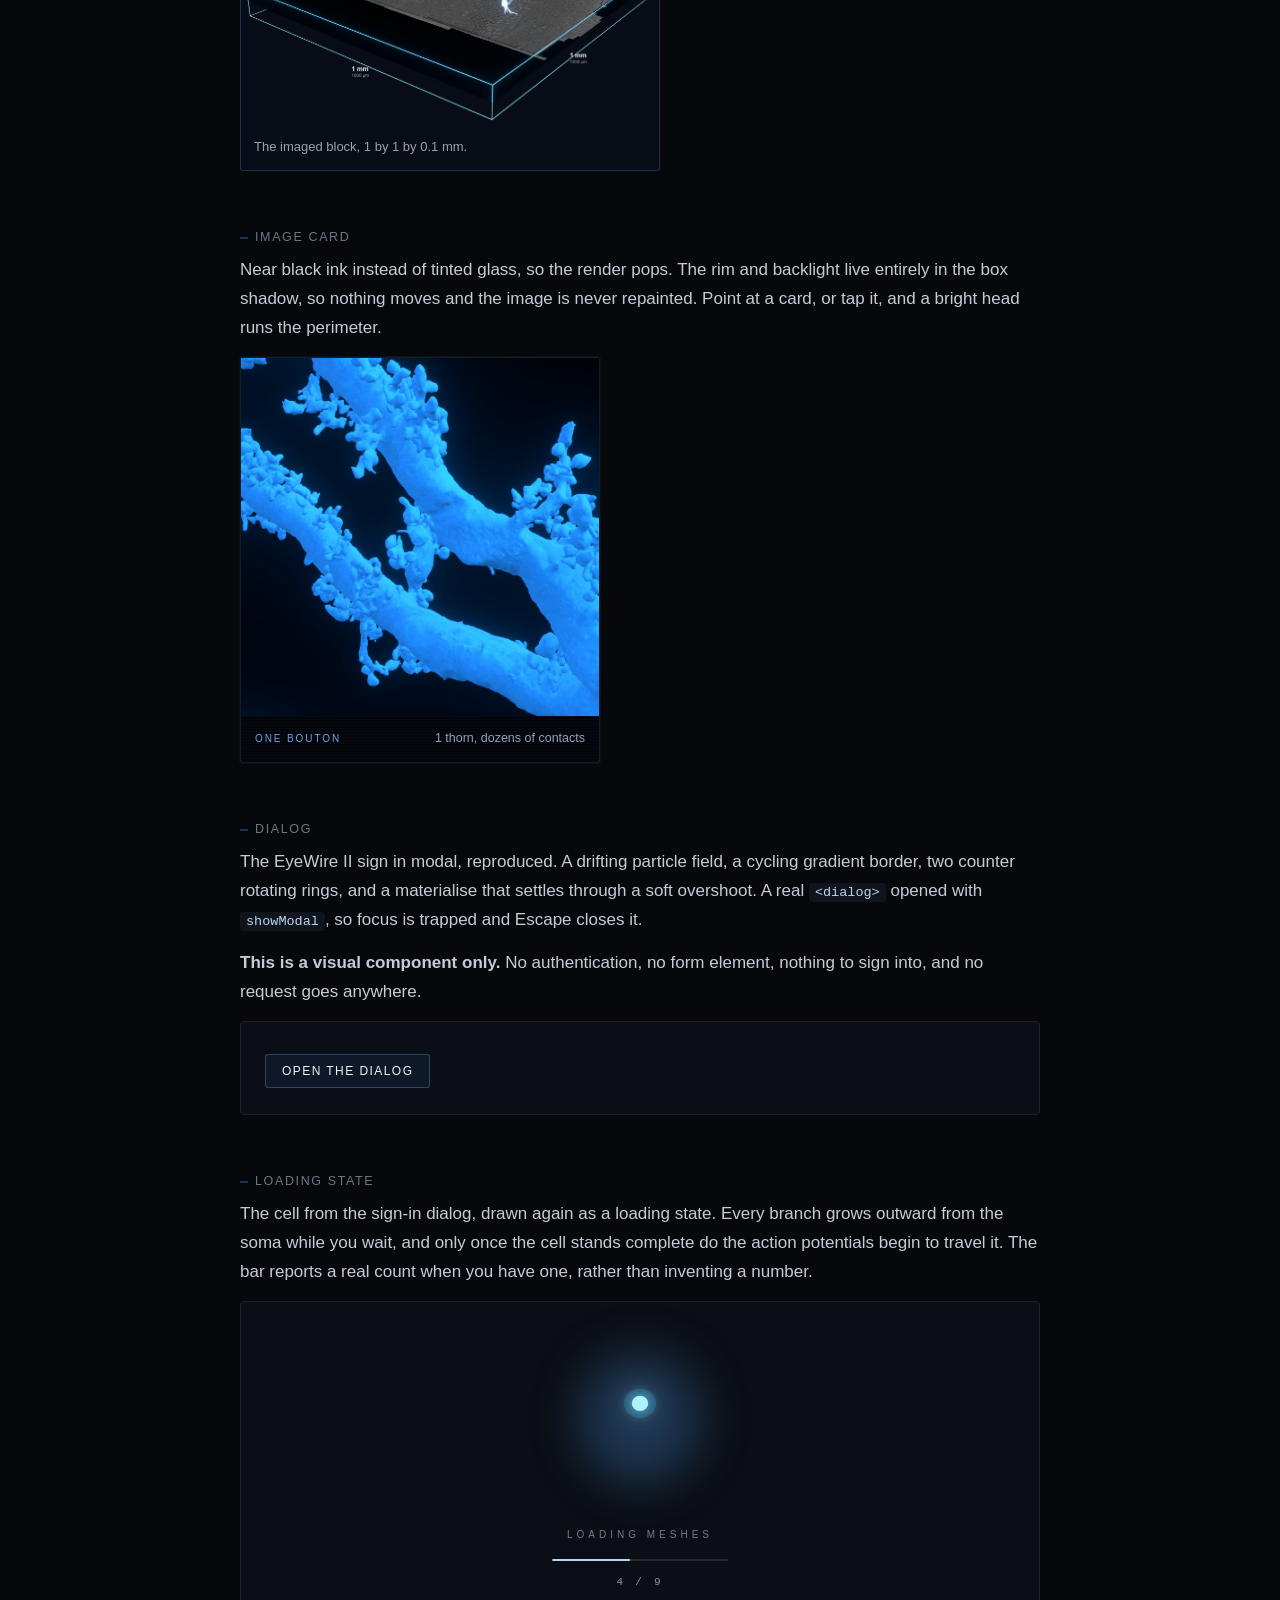
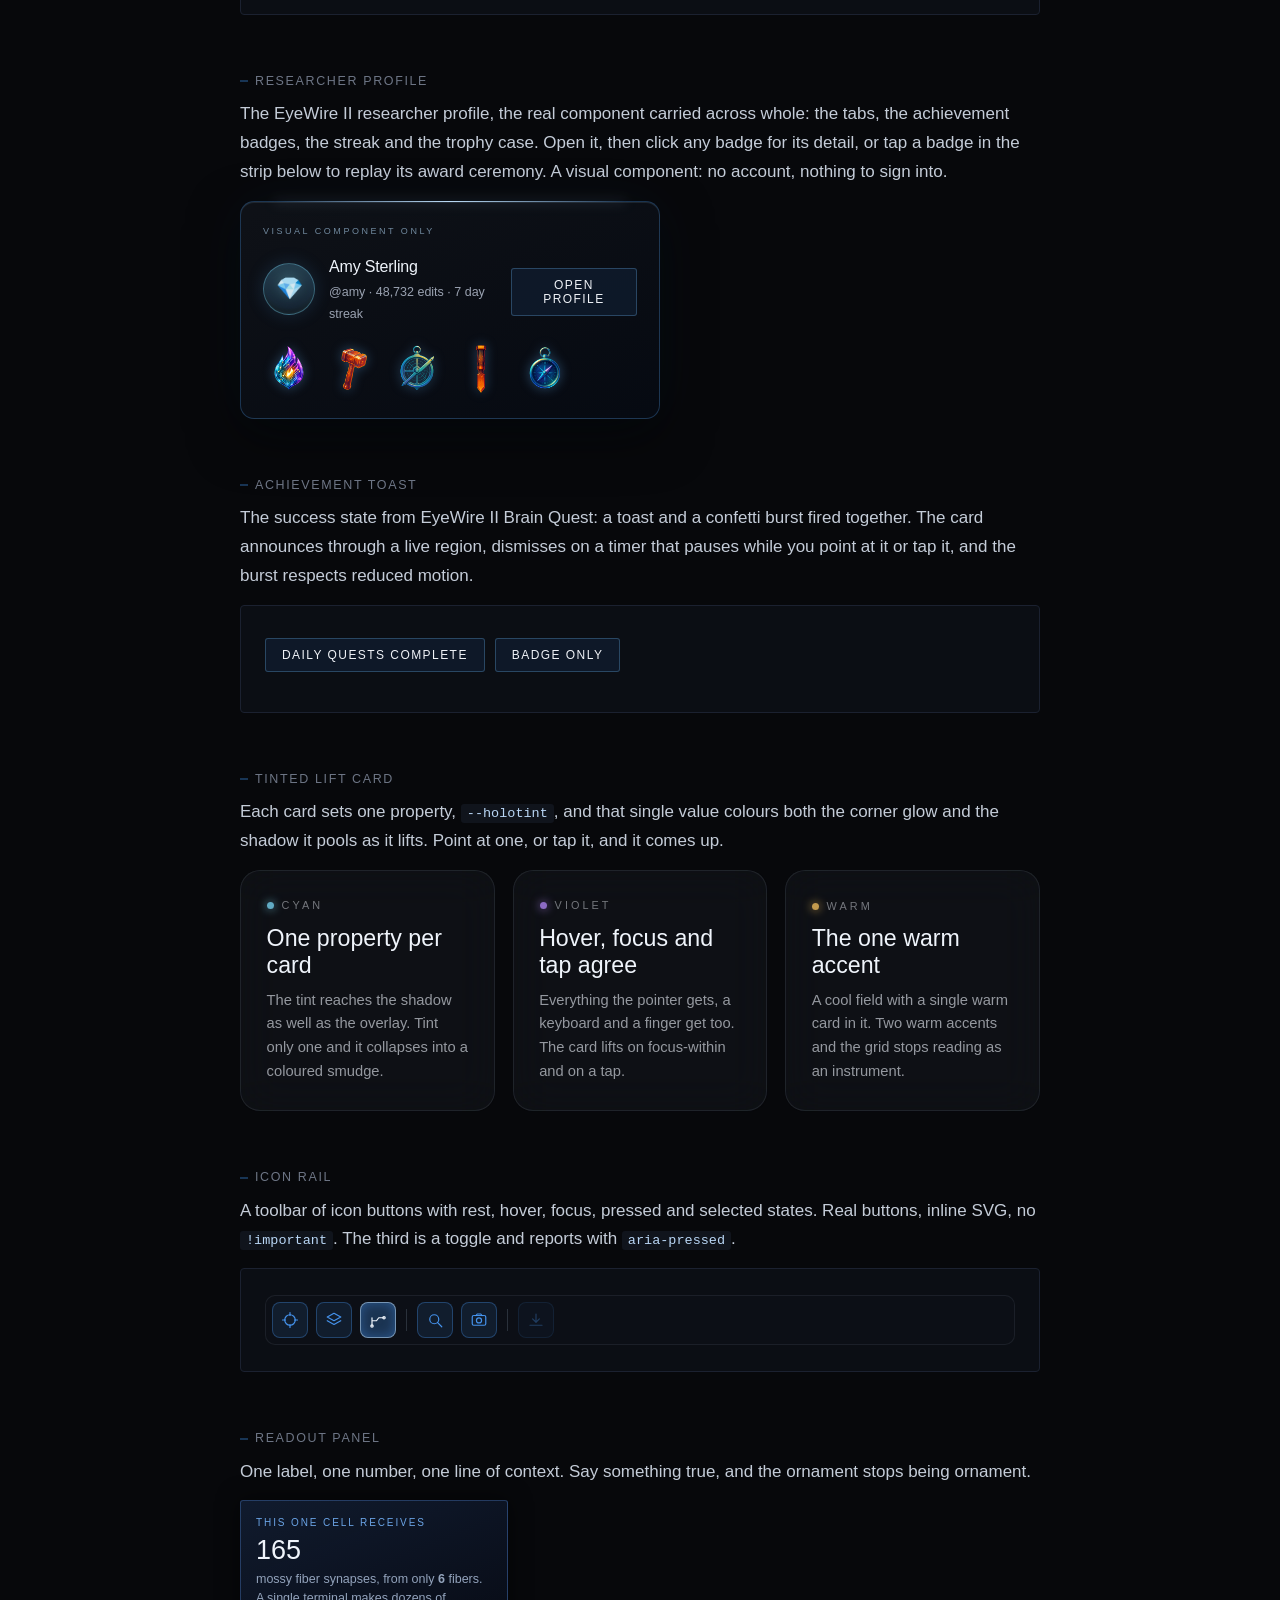
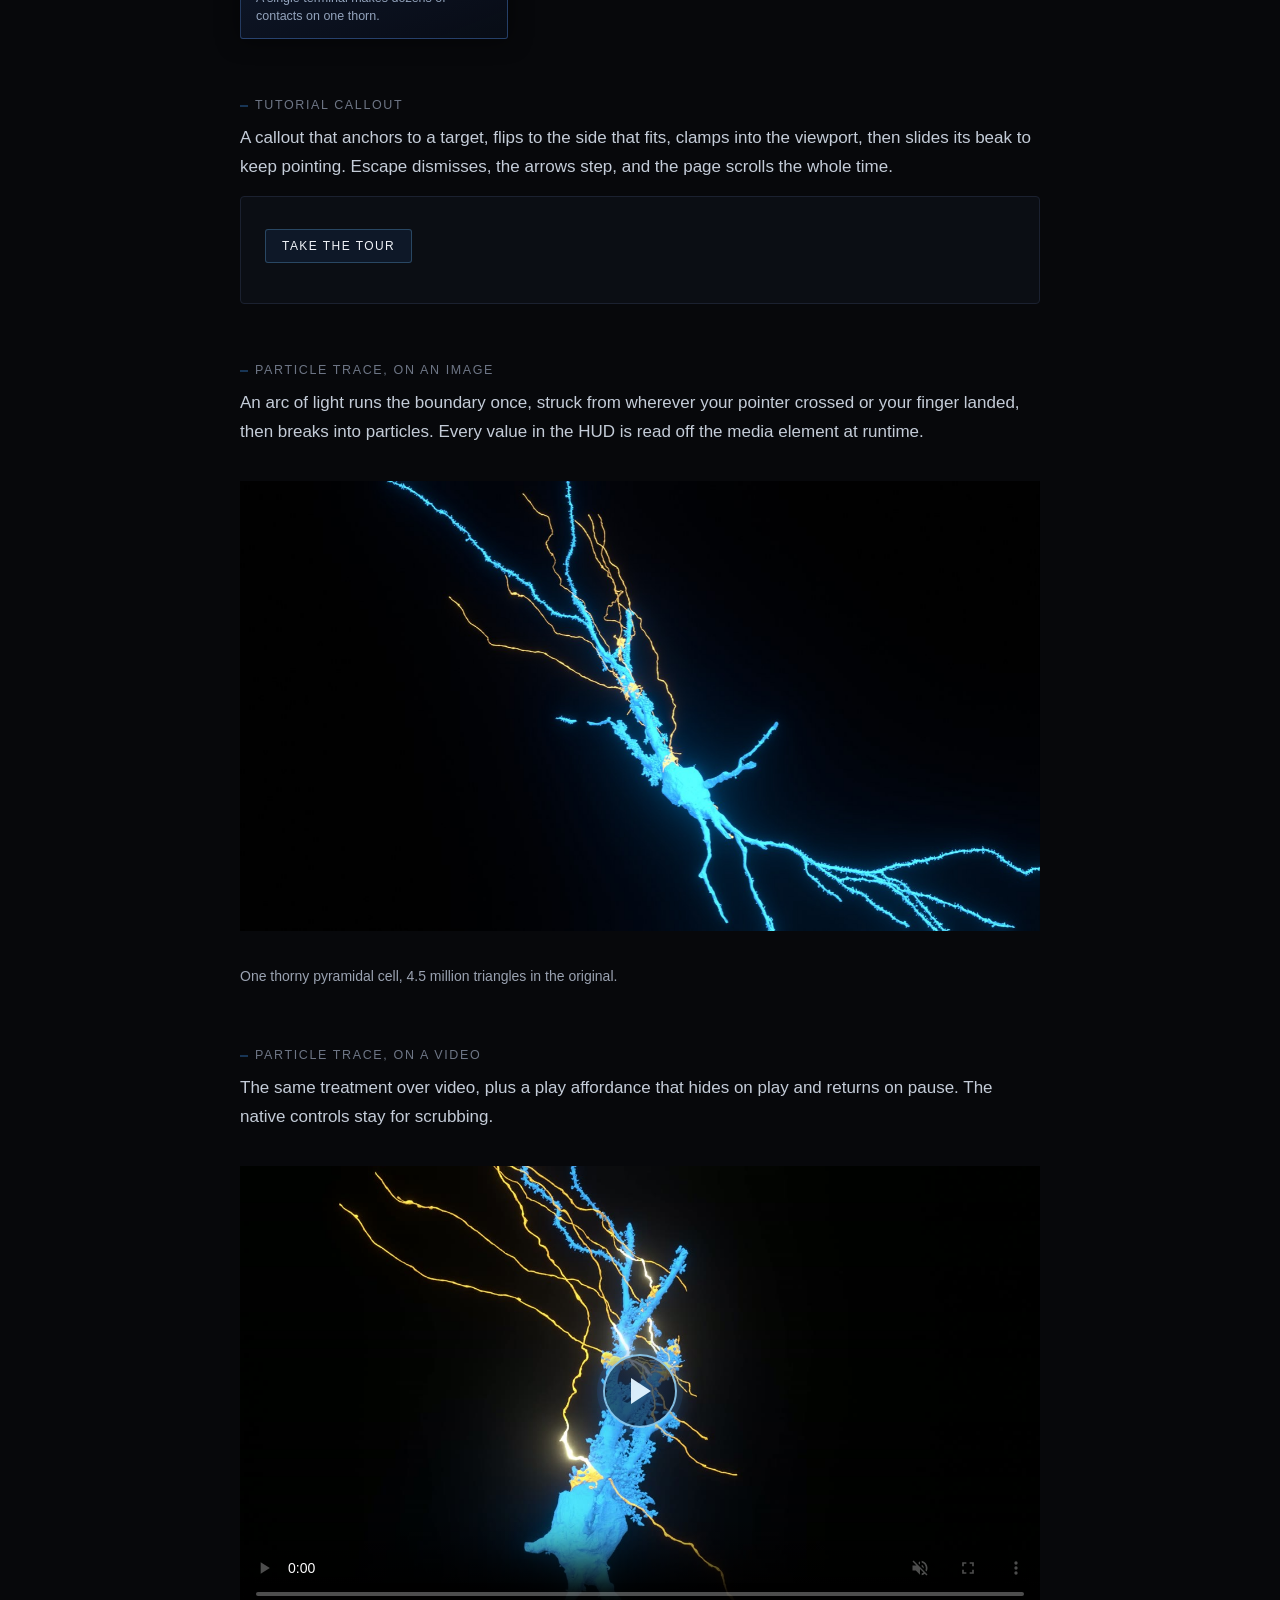
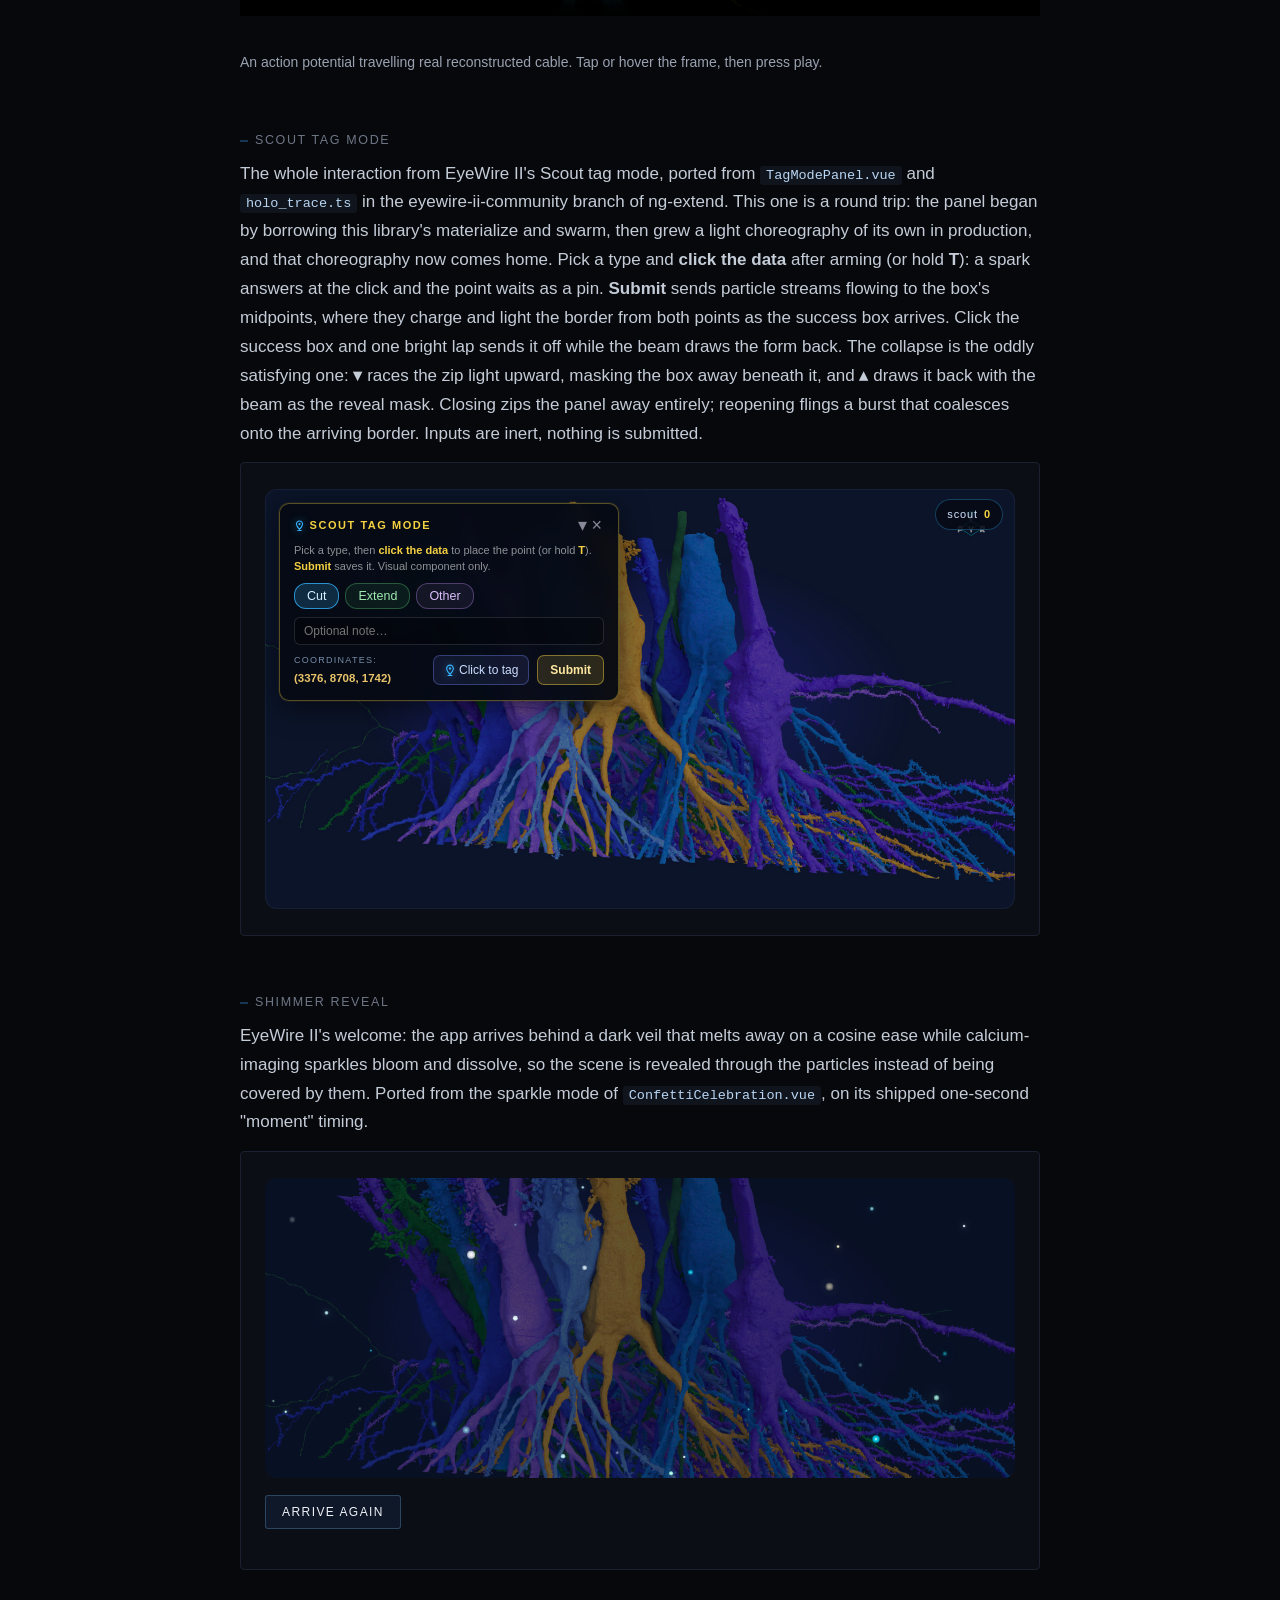
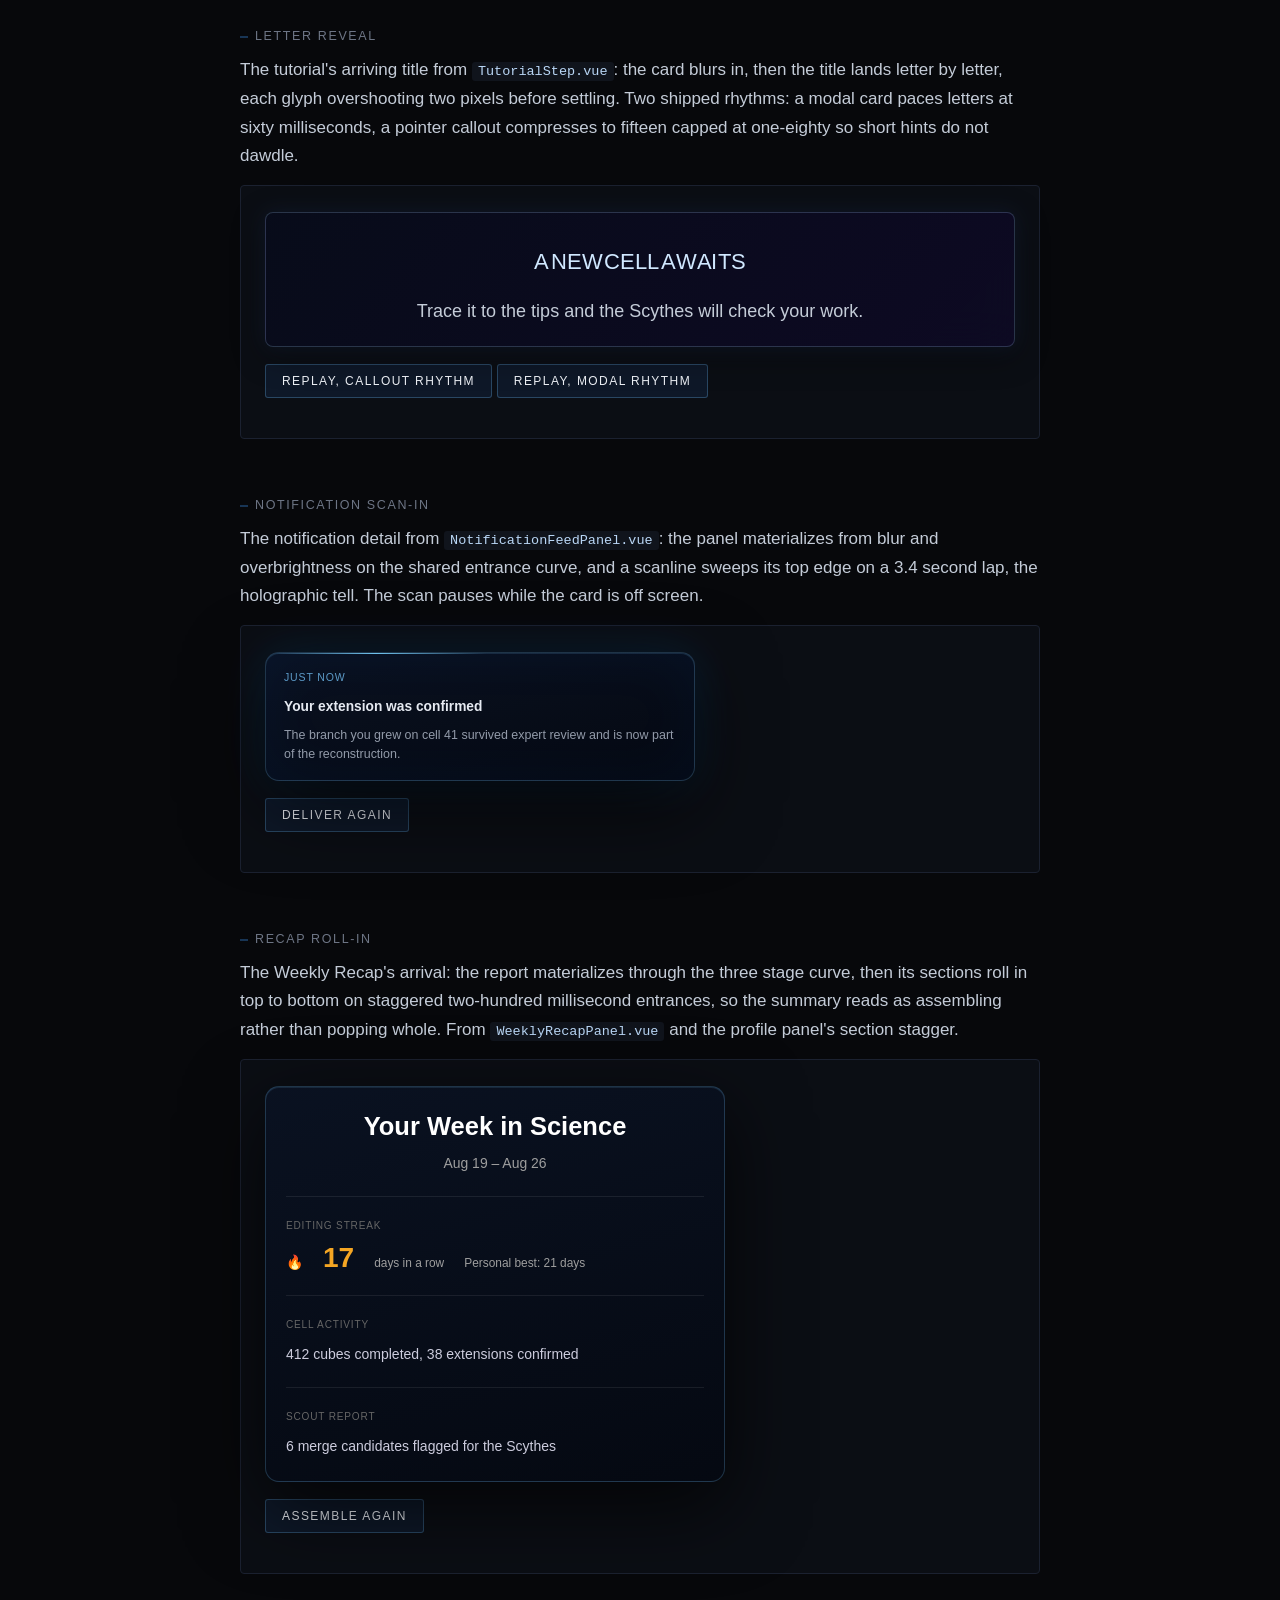
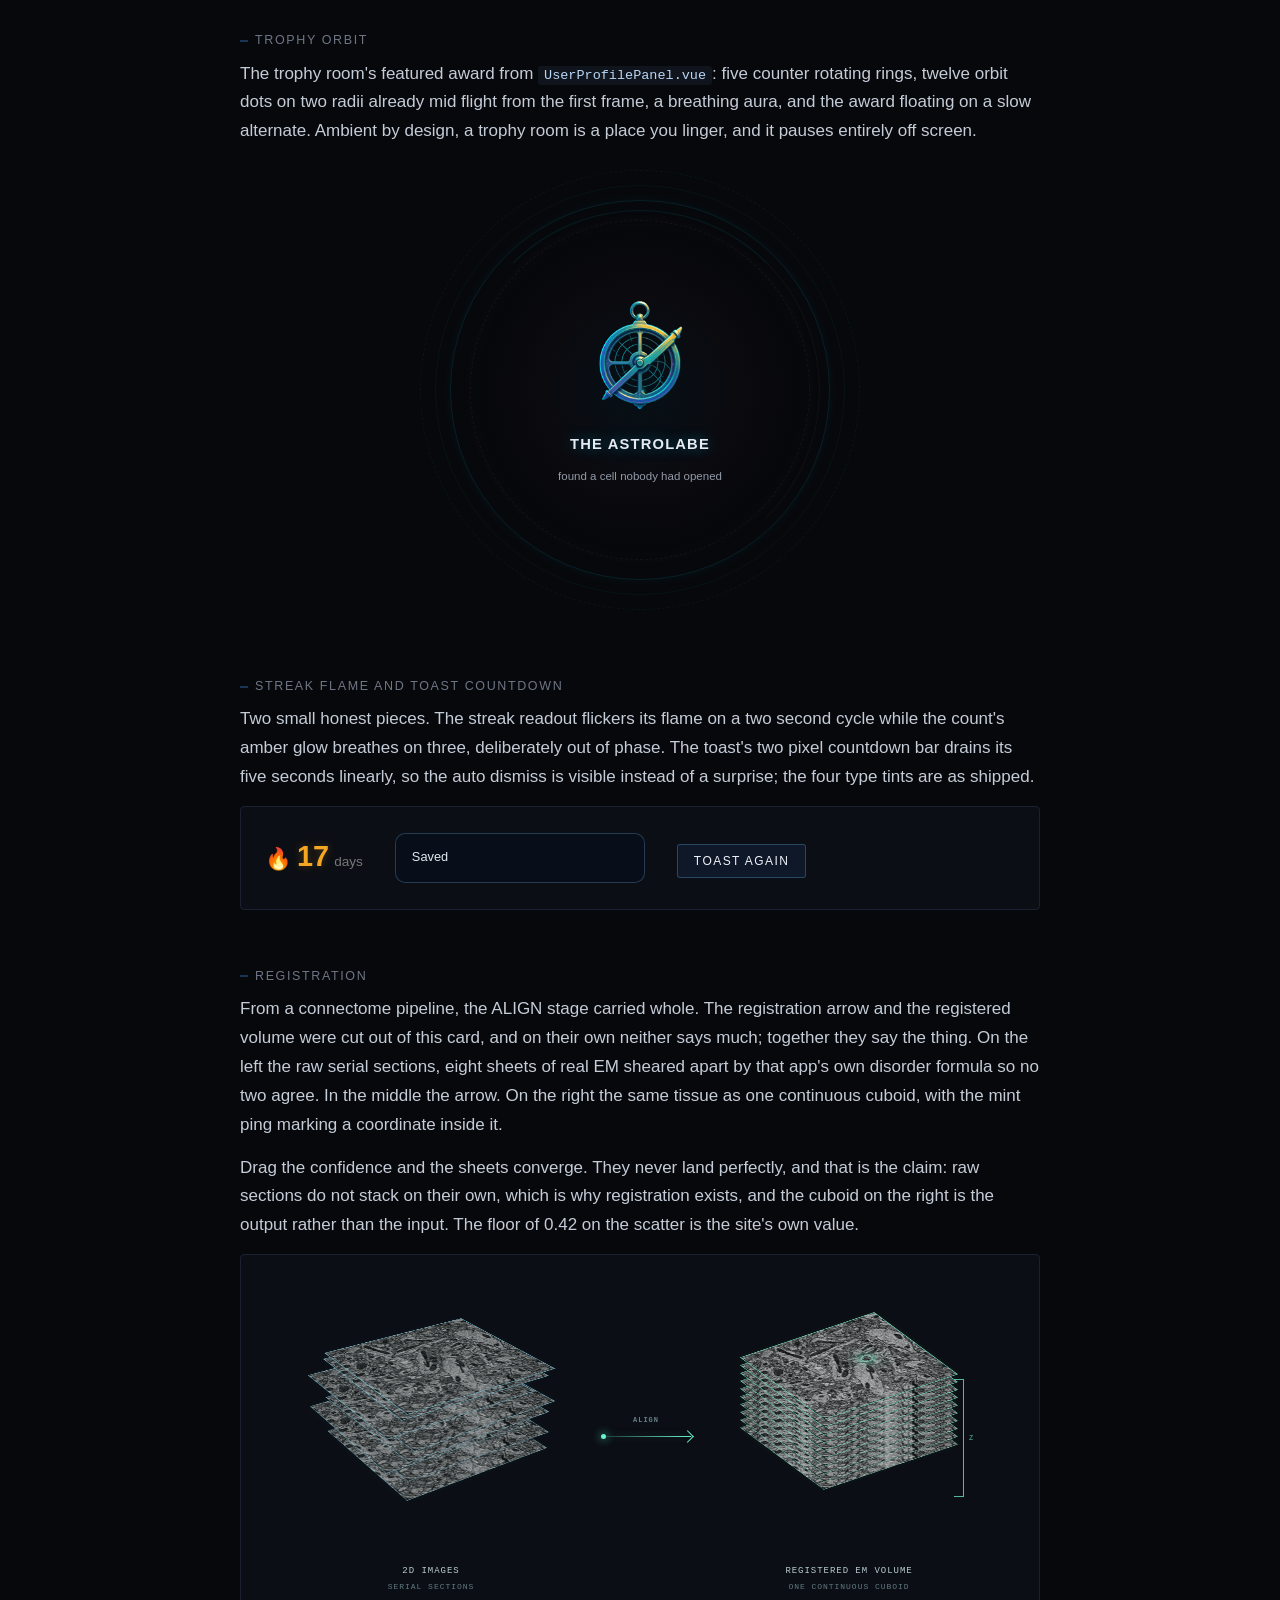
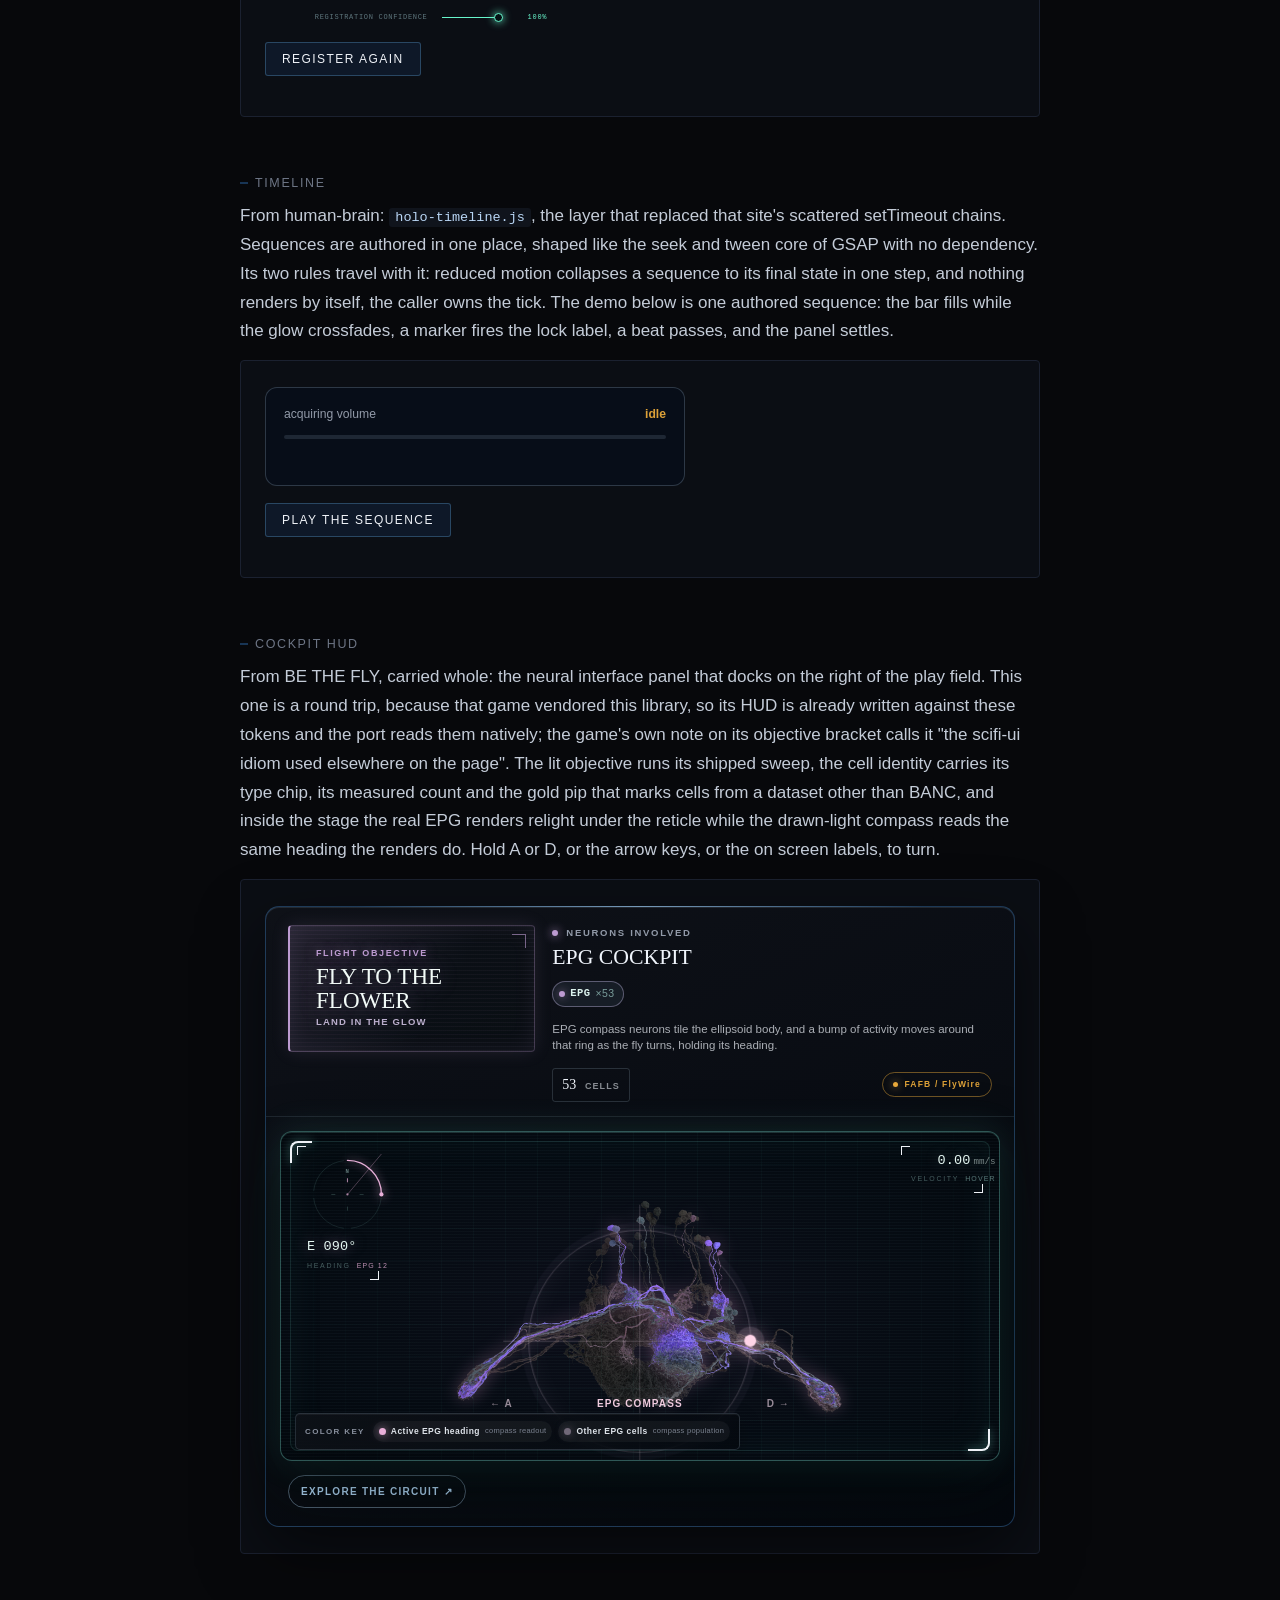
==== commit ad069bda: "Hologram: opens on gold on blue and the human brain, tool row, fullscreen, orchid The page opens on " ====
--- a/index.html
+++ b/index.html
@@ -586,6 +586,7 @@
       <div class="holoswatches" data-swatches></div>
       <h3>Mesh</h3>
       <select data-cell aria-label="Mesh"></select>
+      <button type="button" class="holofs" data-fullscreen aria-pressed="false" style="margin:0 0 12px;width:100%">Fullscreen</button>
       <h3>Dynamics</h3>
       <button type="button" class="holodyn" data-dynamics aria-pressed="false">Dynamics off</button>
       <p class="holoweather">Plays a recording on this hologram: 108 MICrONS cells, 30 s of calcium, real timing.
--- a/components/hologram-3d.css
+++ b/components/hologram-3d.css
@@ -104,11 +104,46 @@
 .holoweather { font-size: 12px; color: rgb(var(--holo-dim, 154 162 177)); margin: 0 0 12px; line-height: 1.5; }
 .holoweather select { margin: 6px 0 4px; }
 .holoweather output { display: block; font-variant-numeric: tabular-nums; color: rgb(var(--holo-line, 196 228 255)); }
+/* the wide layout: a tool row over the stage on the left, the knobs in a
+   scrolling column on the right, the whole thing sized to the window */
+.holo3d-wide {
+  grid-template-columns: minmax(0, 1fr) 270px; grid-template-rows: auto minmax(0, 1fr);
+  grid-template-areas: "tools knobs" "stage knobs"; height: calc(100vh - 92px); min-height: 420px;
+}
+@media (max-width: 760px) { .holo3d-wide { grid-template-columns: 1fr; grid-template-rows: auto auto auto; grid-template-areas: "tools" "stage" "knobs"; height: auto; } }
+.holo3d-wide .holotools { grid-area: tools; }
+/* stretch, not start: the card must fill its row or the stage has no height */
+.holo3d-wide { align-items: stretch; }
+.holo3d-wide .mviz { grid-area: stage; display: flex; flex-direction: column; min-height: 0; height: 100%; box-sizing: border-box; }
+.holo3d-wide .mviz-stage { aspect-ratio: auto; flex: 1 1 auto; min-height: 0; }
+.holo3d-wide .holoknobs { grid-area: knobs; overflow-y: auto; max-height: 100%; }
+.holotools { display: flex; flex-wrap: wrap; align-items: center; gap: 6px 14px; padding: 0 0 4px; }
+.holotools .holostyles, .holotools .holoeras, .holotools .holoswatches { margin: 0; }
+.holotools .holoeras { display: flex; gap: 4px; }
+.holotools .holoeras button { padding: 3px 9px; font-size: 11.5px; }
+.holotools .holoswatches label { width: 20px; height: 20px; }
+.holotools select {
+  font: inherit; font-size: 12px; color: rgb(var(--holo-ink, 239 244 251));
+  background: rgb(var(--holo-panel, 15 18 24)); border: 1px solid rgb(var(--holo-glow, 74 150 224) / .4);
+  border-radius: 3px; padding: 4px 6px;
+}
+.holofs {
+  font: inherit; font-size: 11.5px; letter-spacing: .06em; cursor: pointer; margin-left: auto;
+  color: rgb(var(--holo-line, 196 228 255)); background: rgb(var(--holo-panel, 15 18 24));
+  border: 1px solid rgb(var(--holo-glow, 74 150 224) / .4); border-radius: 3px; padding: 4px 10px;
+}
+.holofs:hover, .holofs:focus-visible { border-color: rgb(var(--holo-line, 196 228 255)); outline: none; }
+.holofs[aria-pressed="true"] { border-color: rgb(var(--holo-warm, 232 169 58)); color: rgb(var(--holo-warm, 232 169 58)); }
+/* the stage fullscreen: the card fills the screen and its chrome goes */
+.mviz:fullscreen { background: #07080B; padding: 0; border: 0; display: flex; flex-direction: column; }
+.mviz:fullscreen .mviz-stage { flex: 1 1 auto; height: 100%; aspect-ratio: auto; border: 0; border-radius: 0; }
+.mviz:fullscreen .mviz-eyebrow, .mviz:fullscreen .mviz-facts, .mviz:fullscreen > b.k { display: none; }
 /* render mode: the stage alone, edge to edge */
 body.holoshot { padding: 0 !important; margin: 0; overflow: hidden; }
 body.holoshot .wrap { max-width: none; padding: 0; }
 body.holoshot .wrap > :not(.holo3d), body.holoshot .holoknobs, body.holoshot .mviz-eyebrow,
-body.holoshot .mviz-facts, body.holoshot .mviz > b.k { display: none !important; }
+body.holoshot .mviz-facts, body.holoshot .mviz > b.k, body.holoshot .holotools { display: none !important; }
+body.holoshot .holo3d-wide { height: 100vh; }
 body.holoshot .holo3d { display: block; }
 body.holoshot .mviz { border: 0; padding: 0; background: none; }
 body.holoshot .mviz-stage { aspect-ratio: auto; height: 100vh; border: 0; border-radius: 0; background: #07080B; }
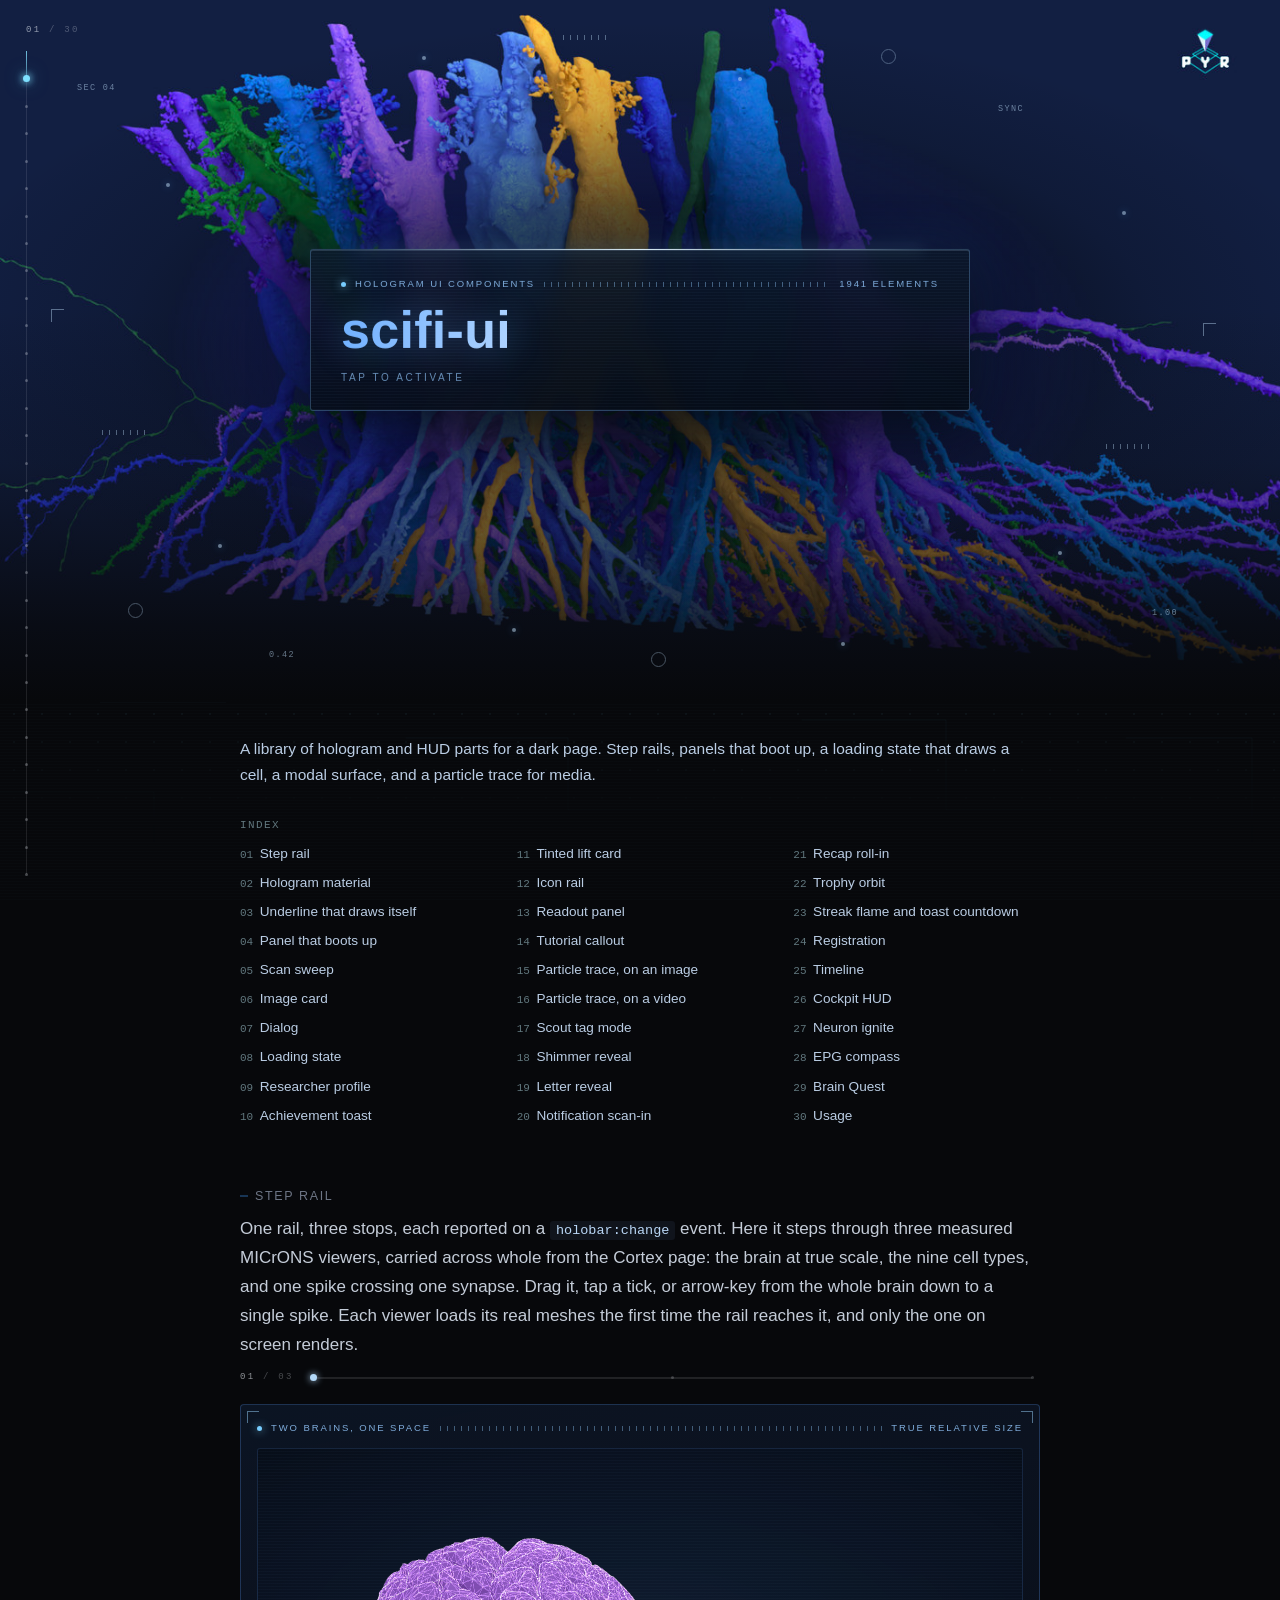
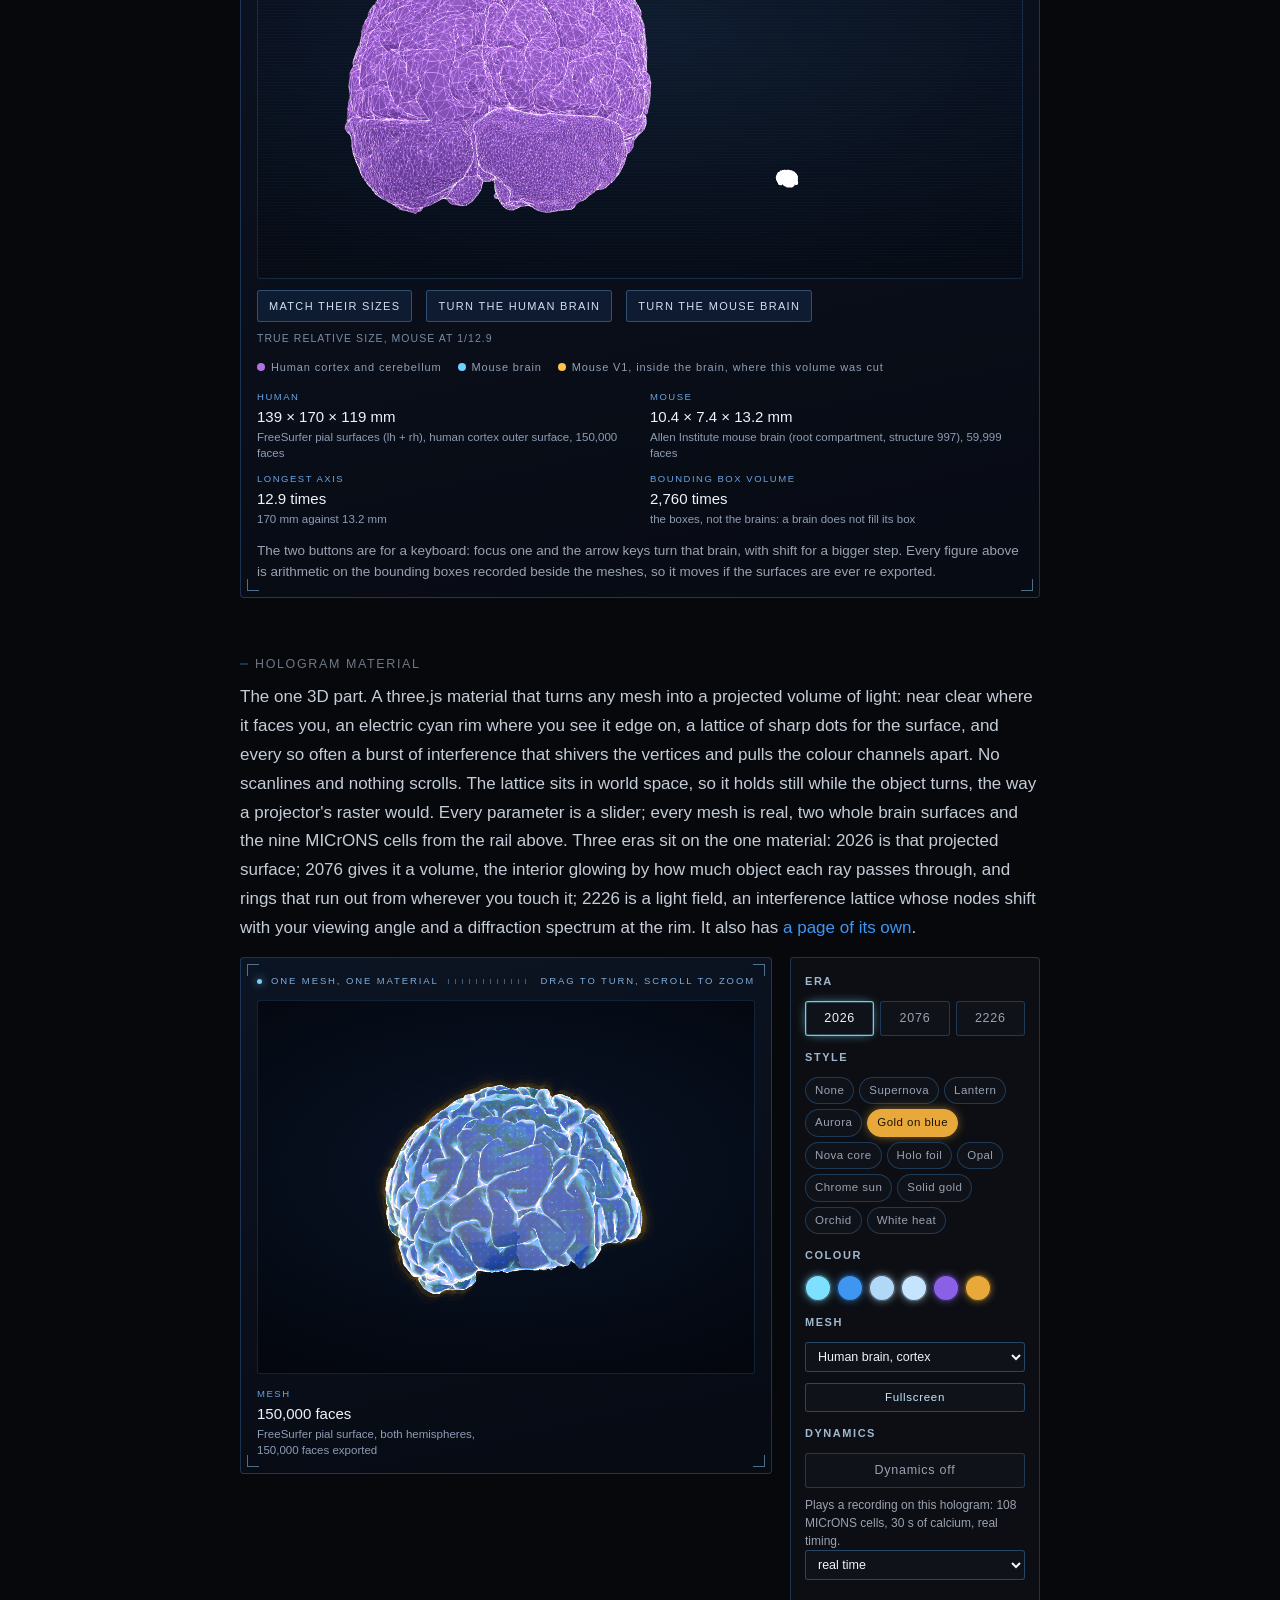
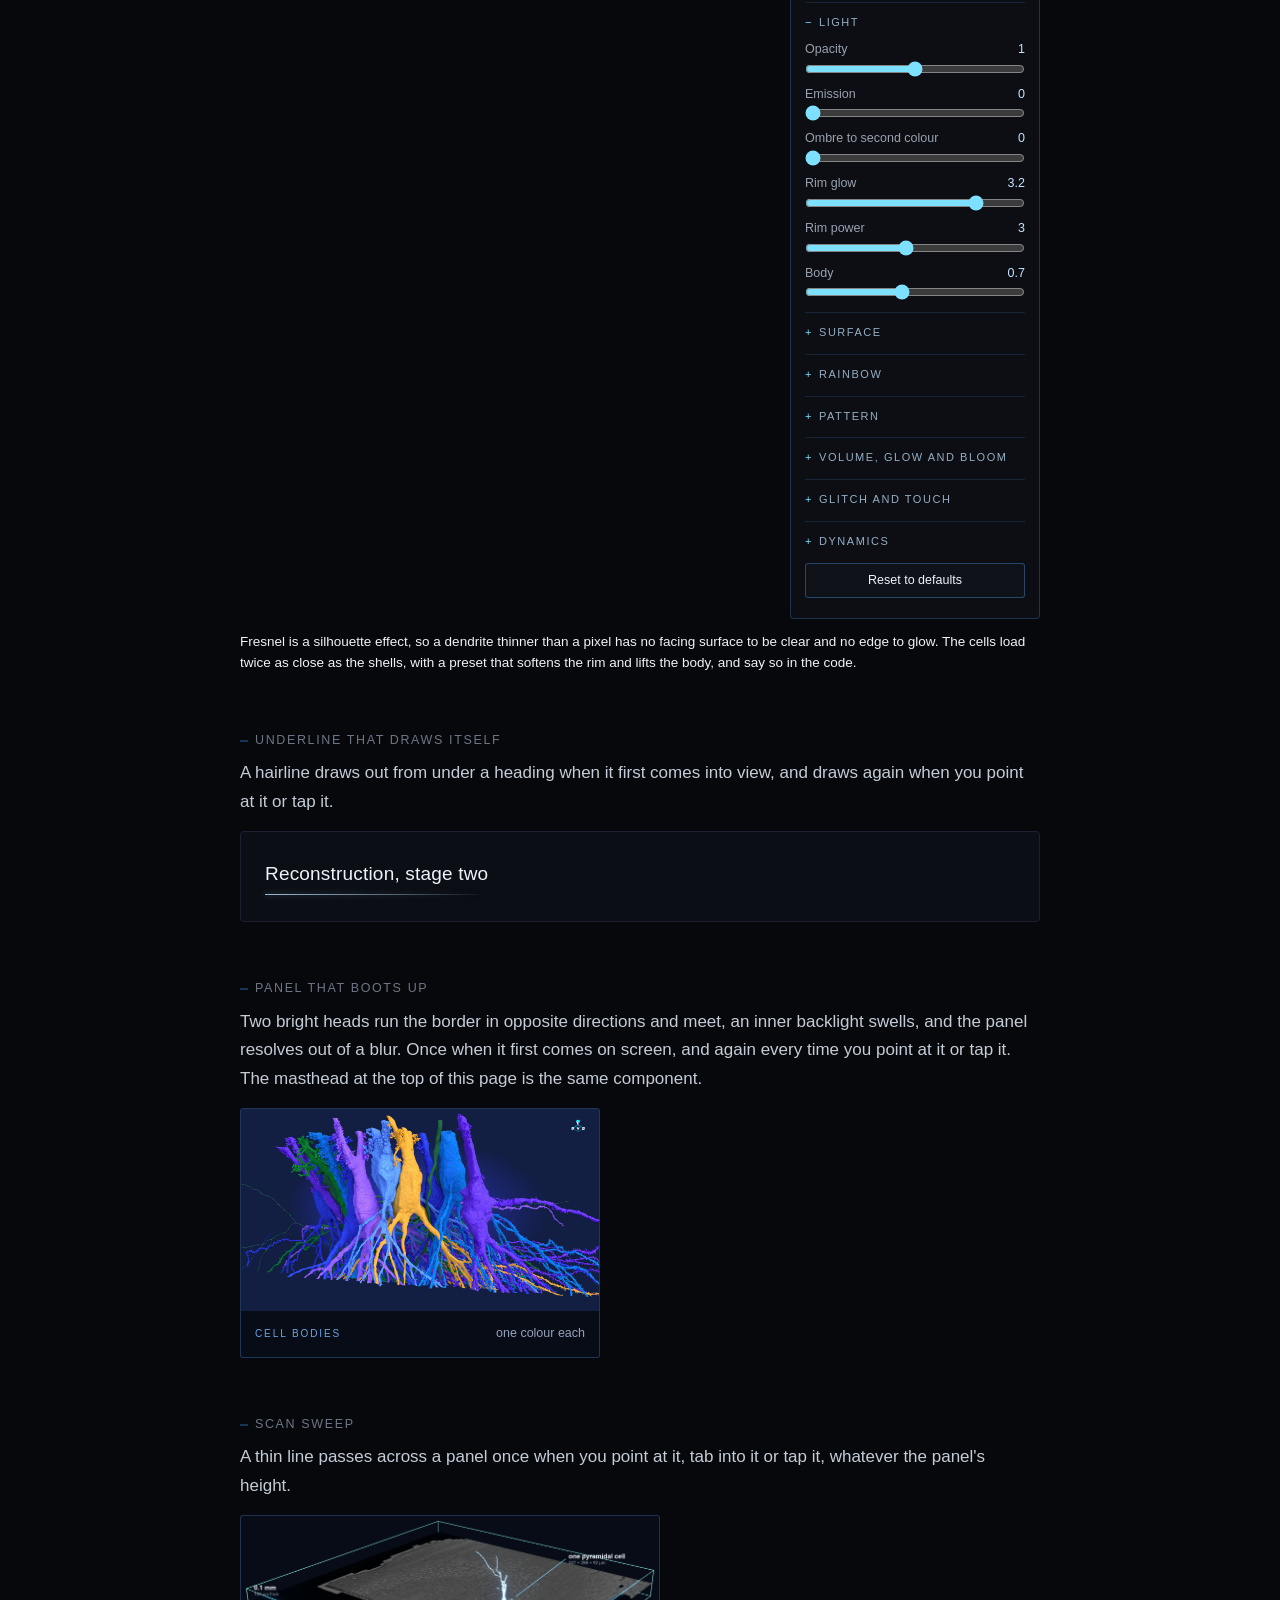
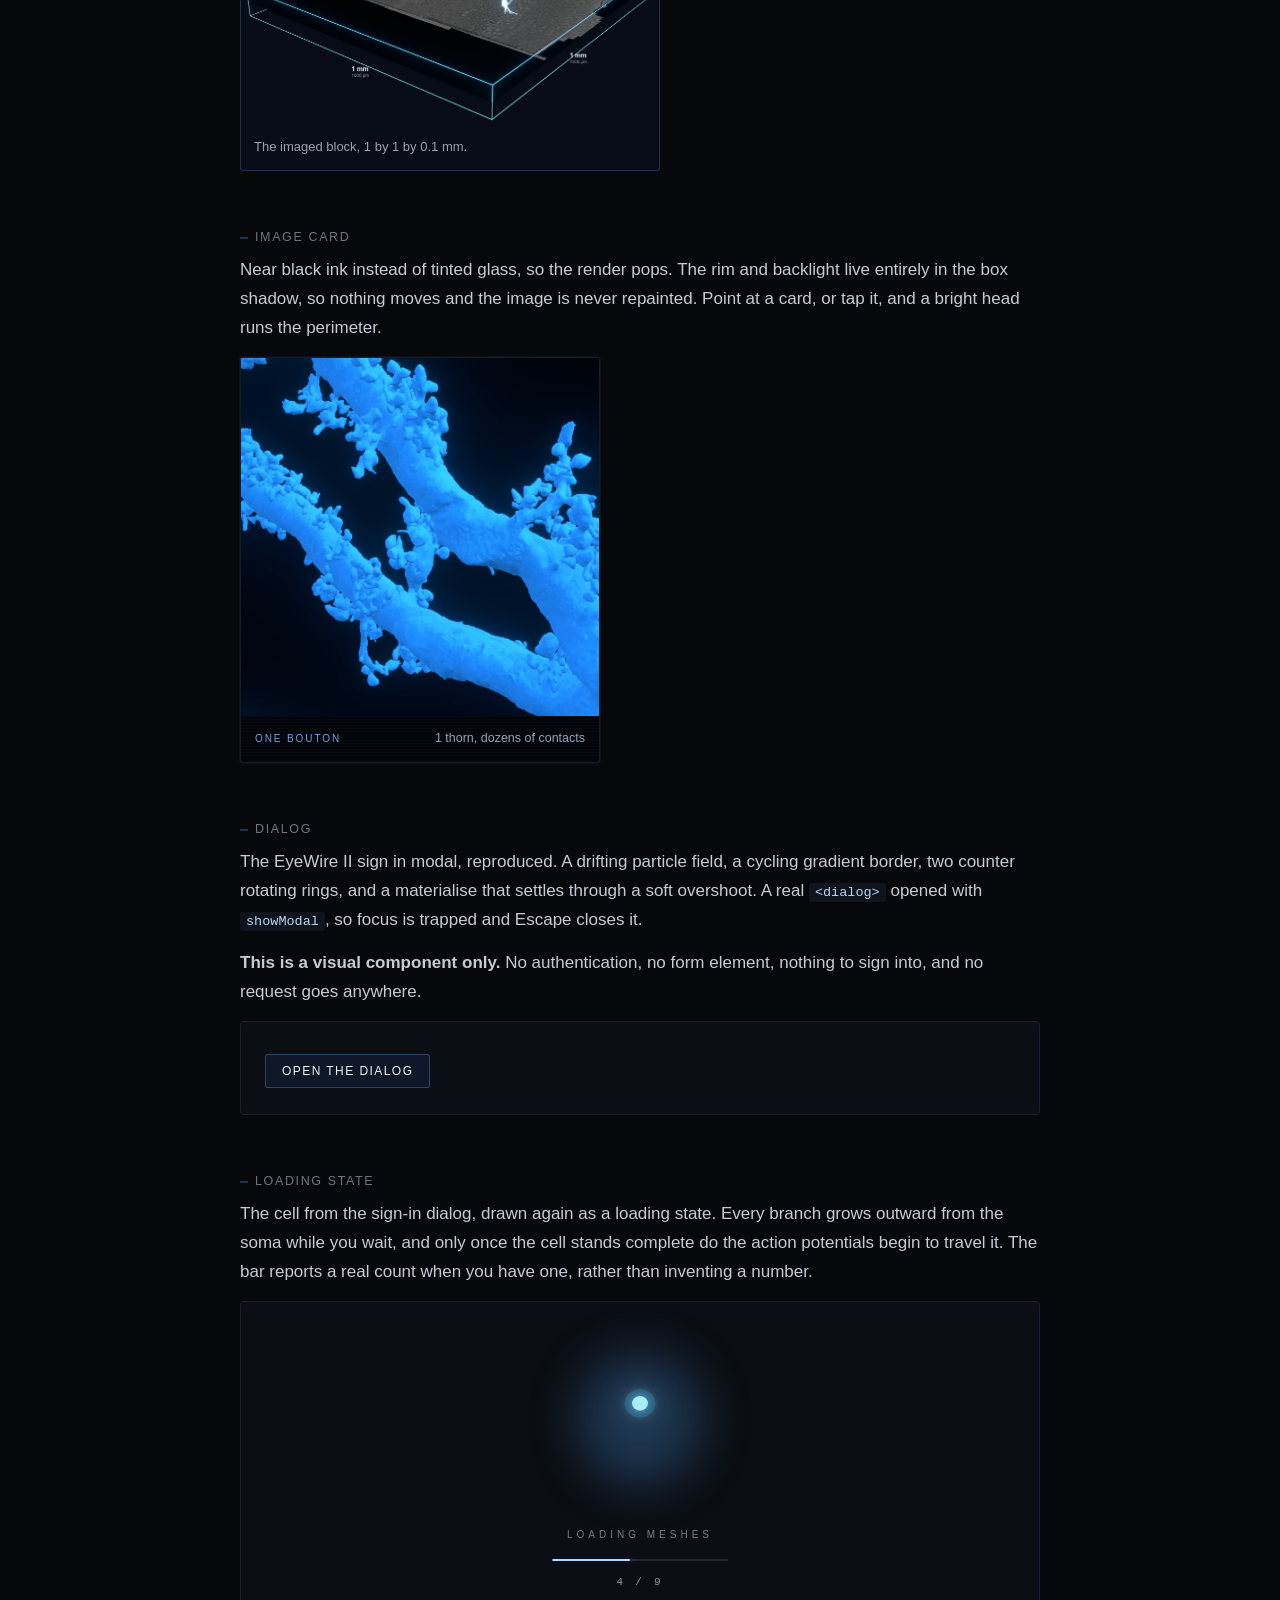
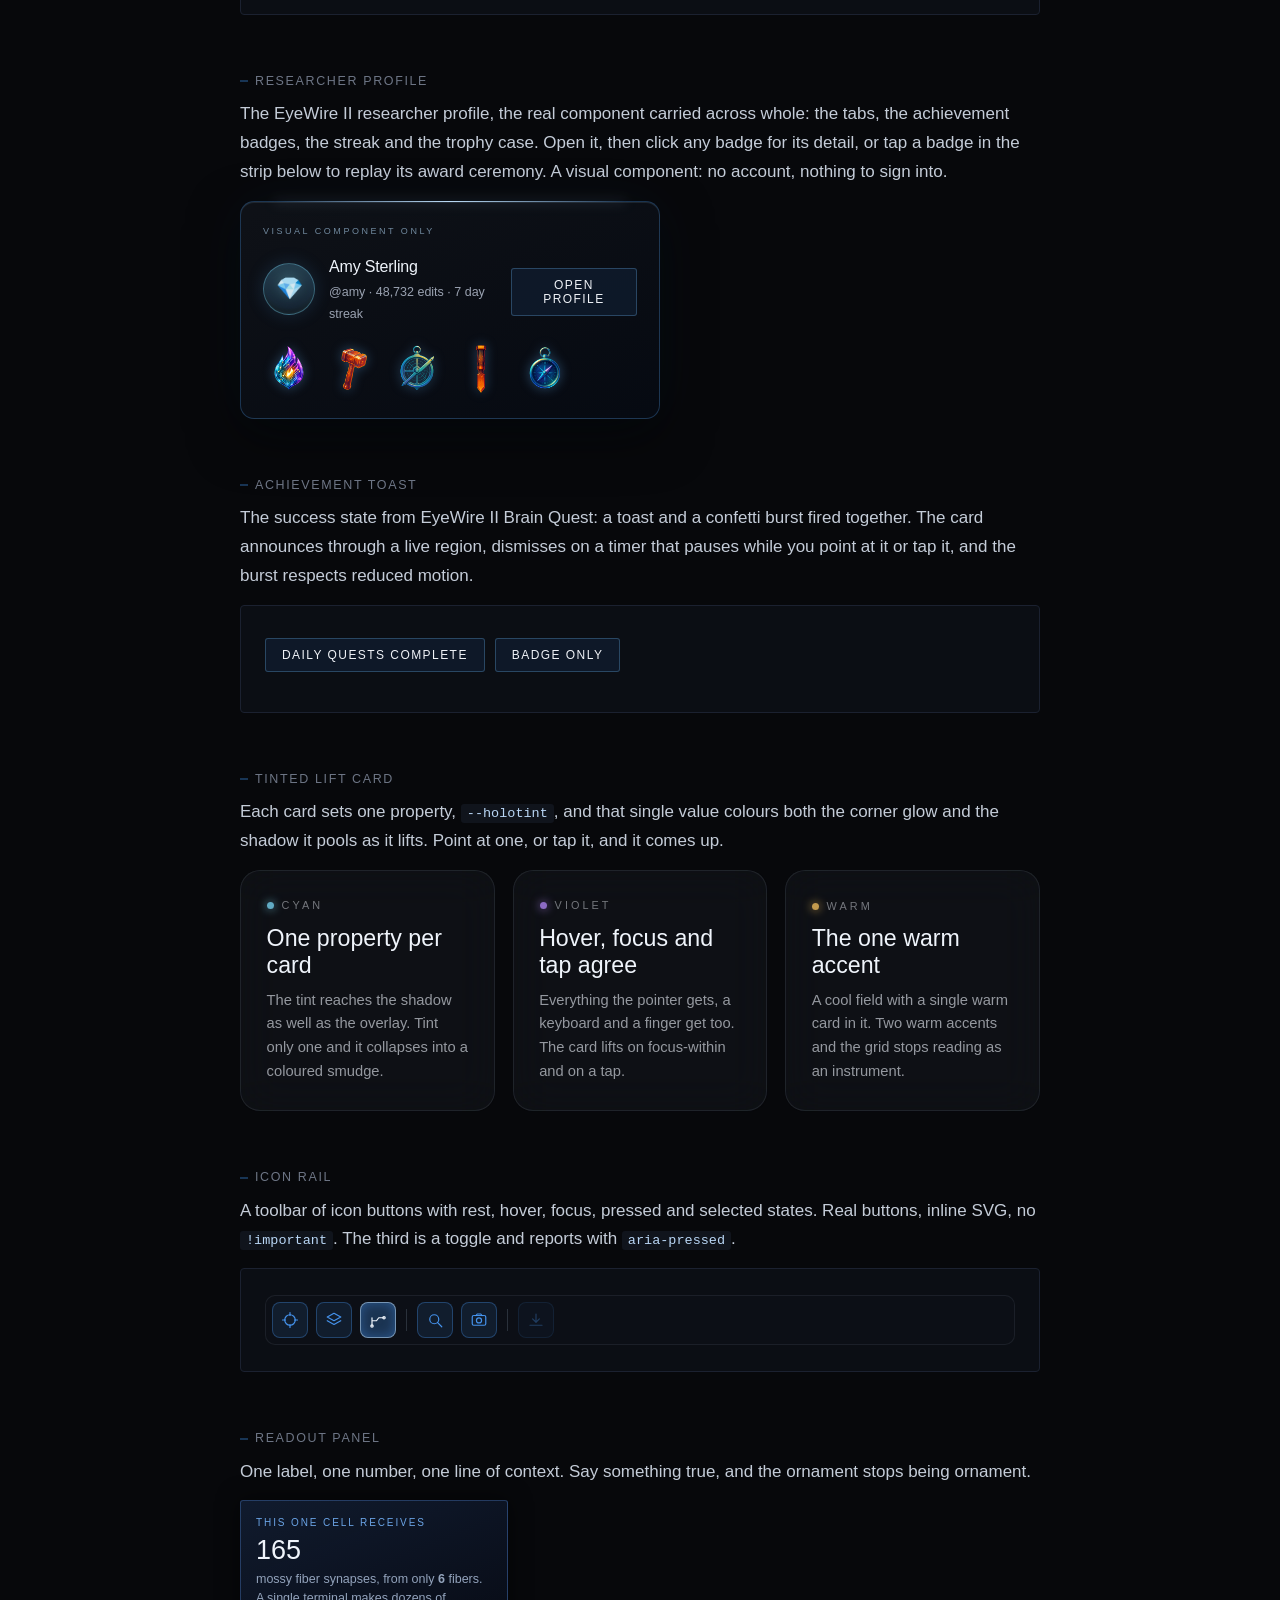
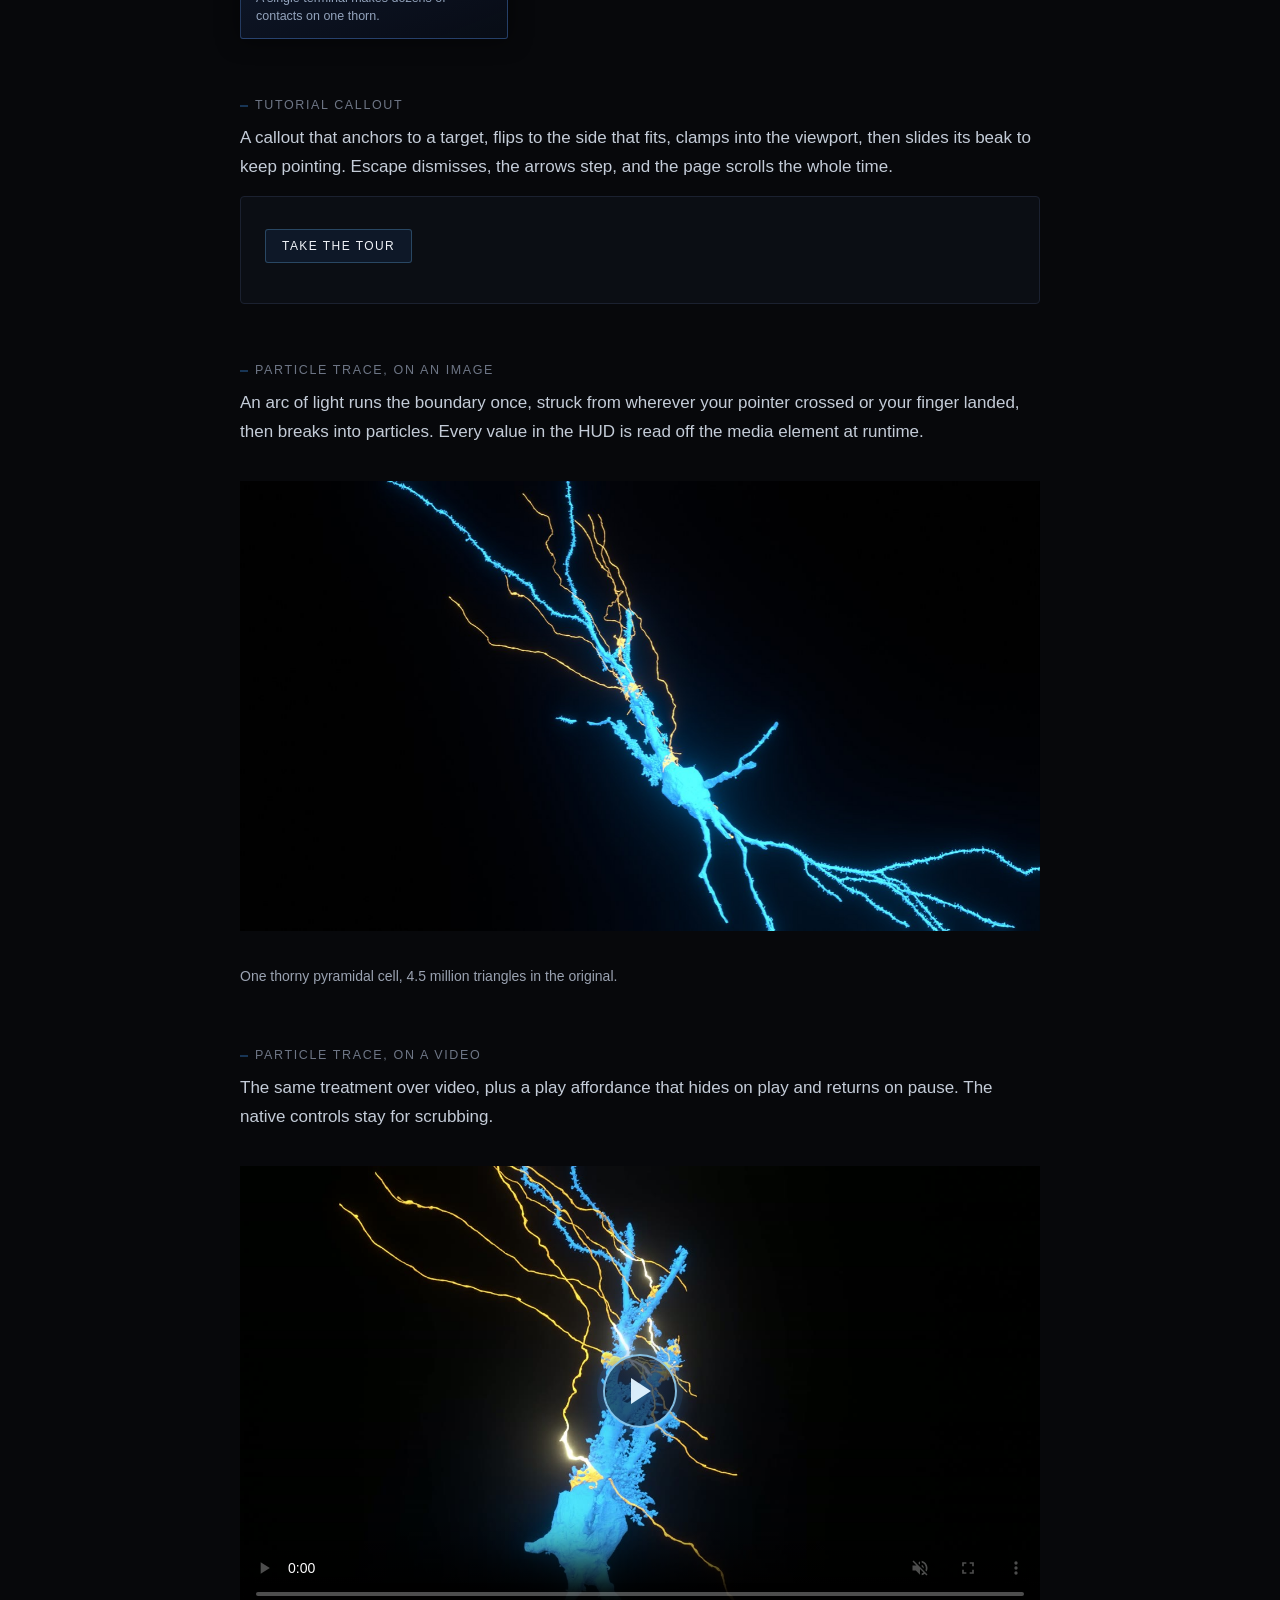
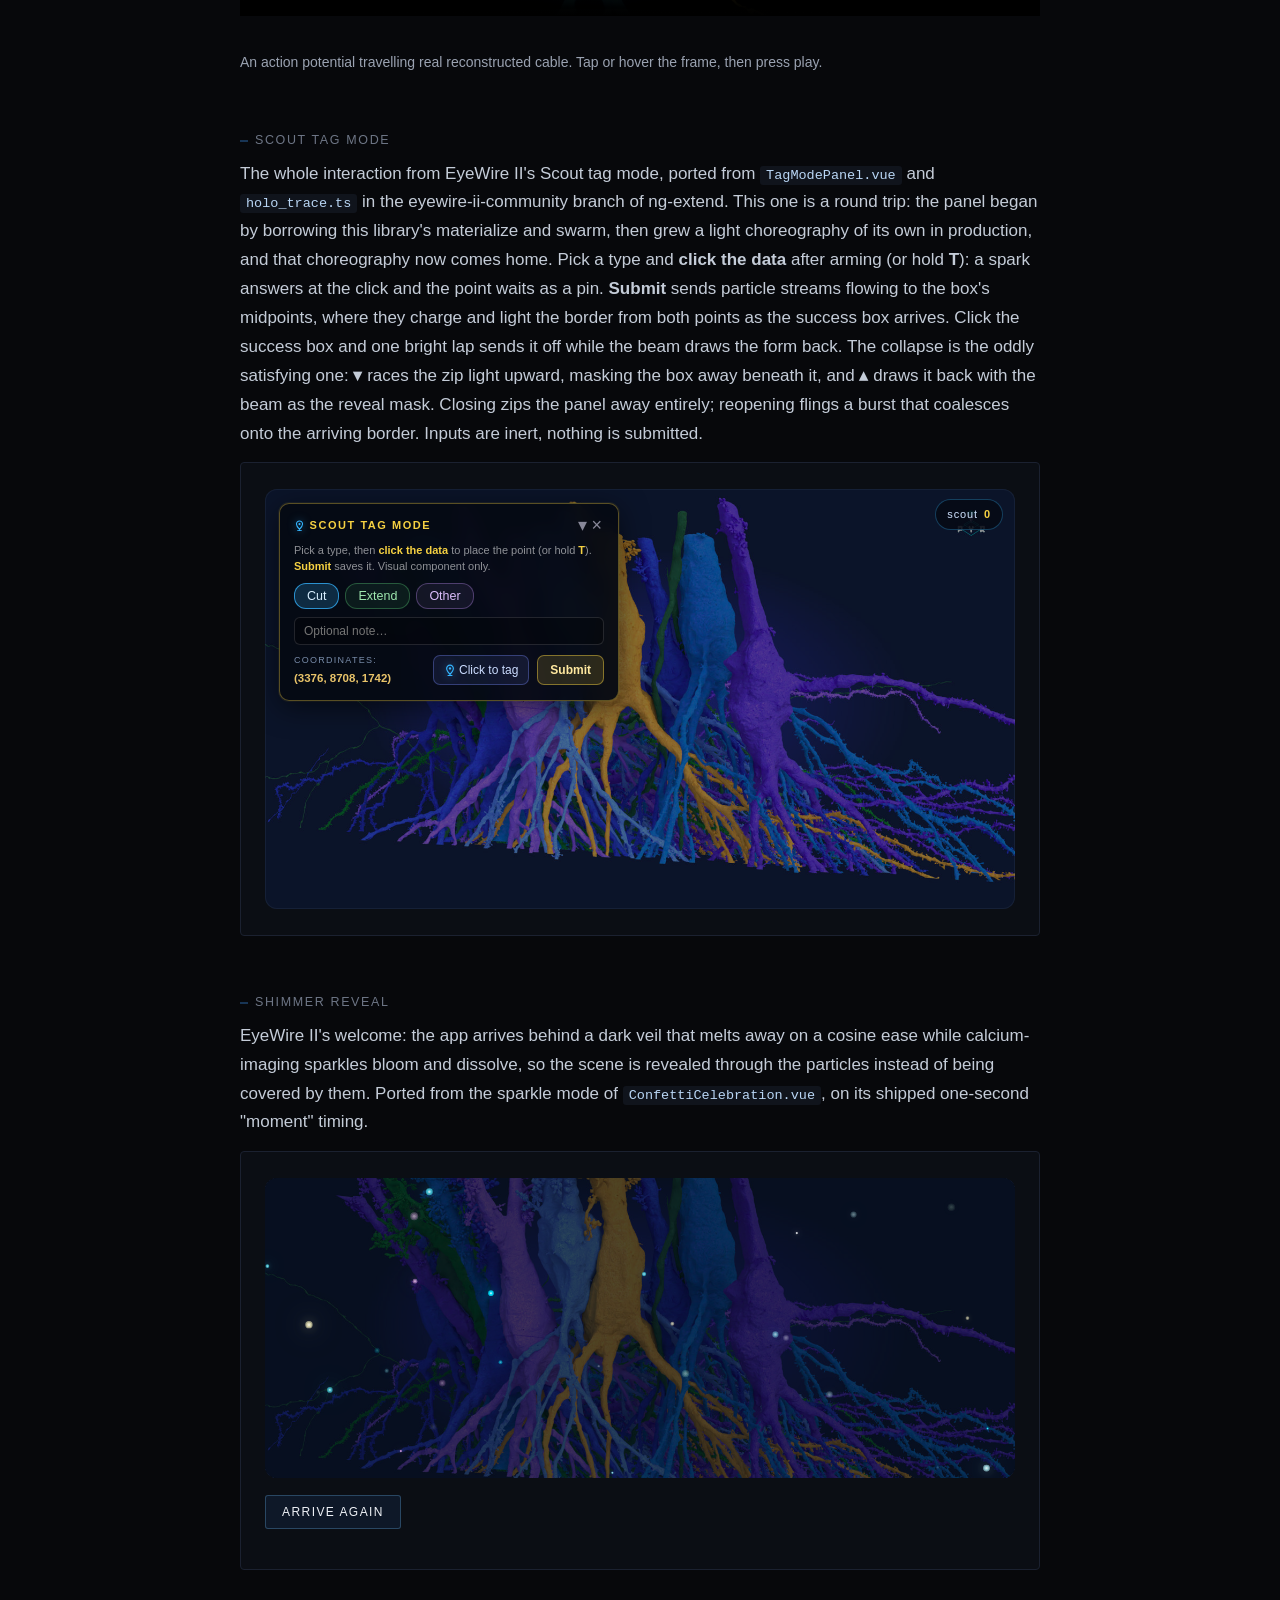
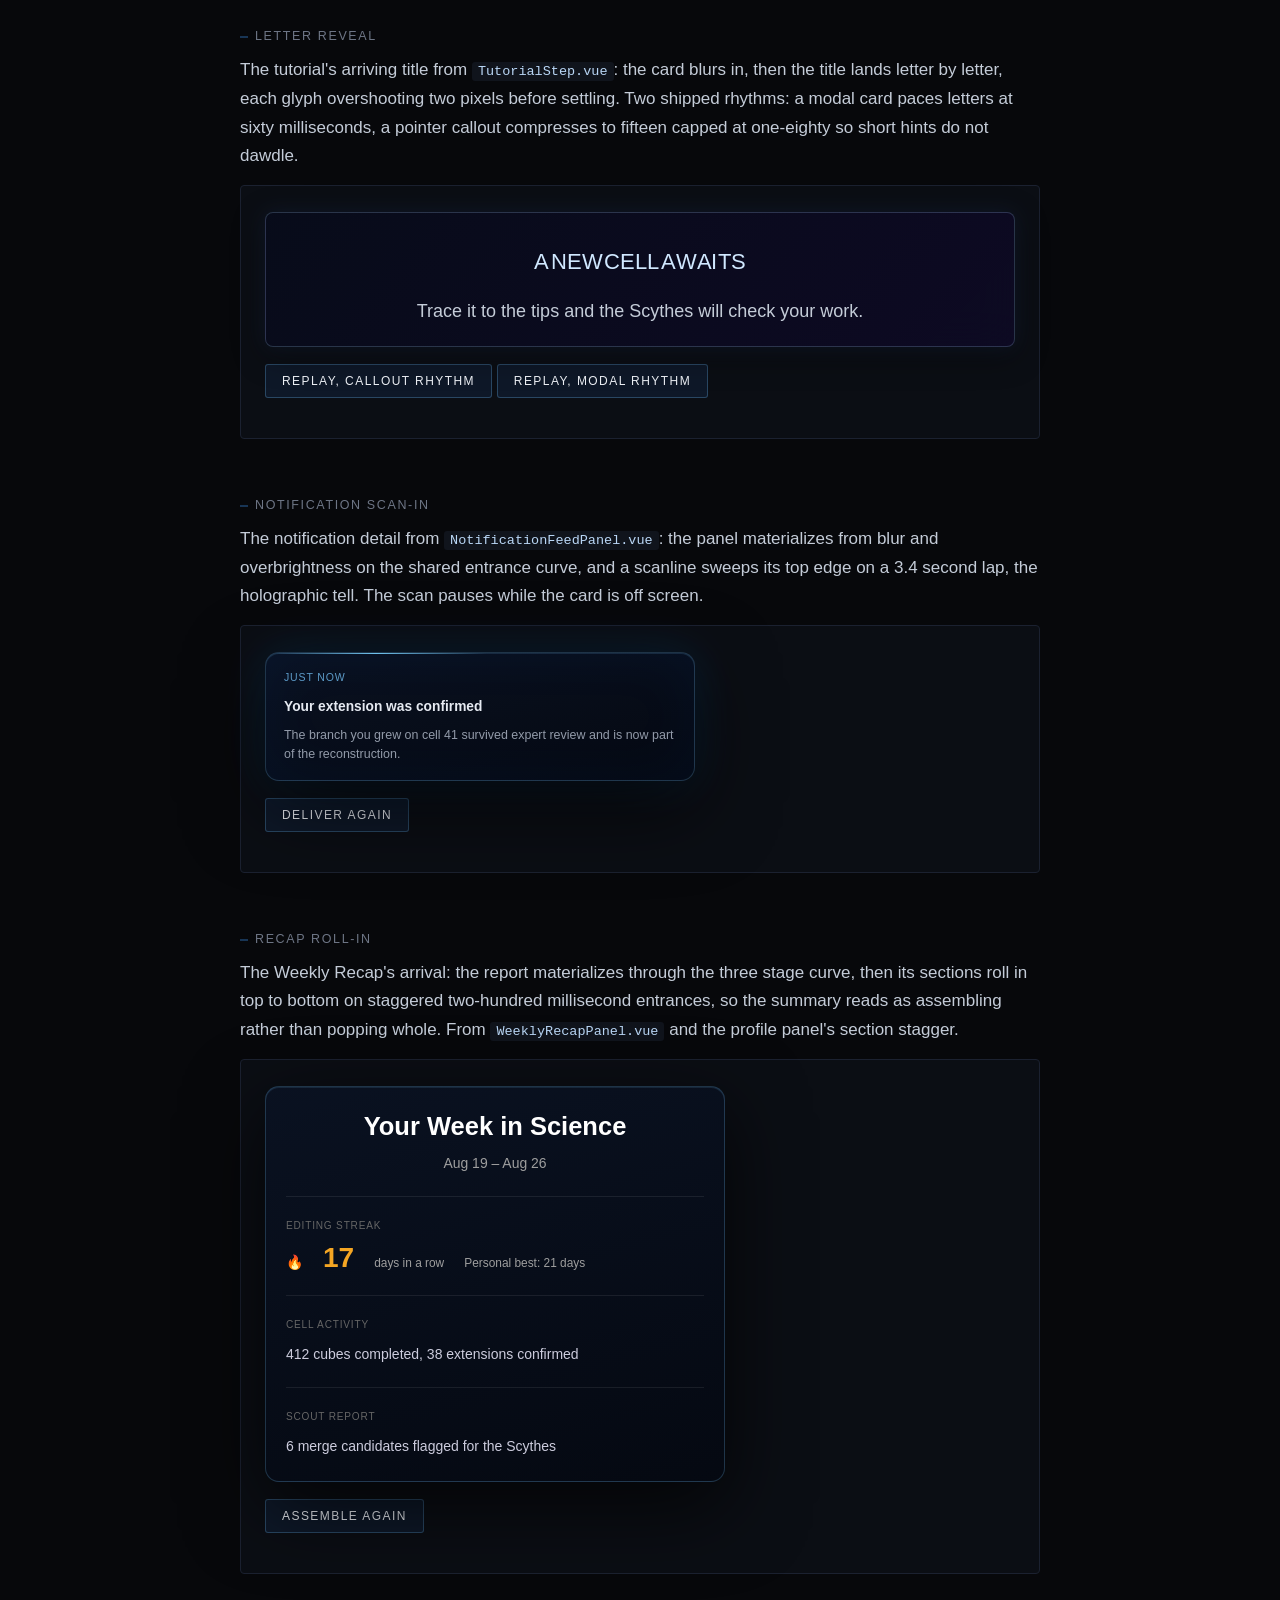
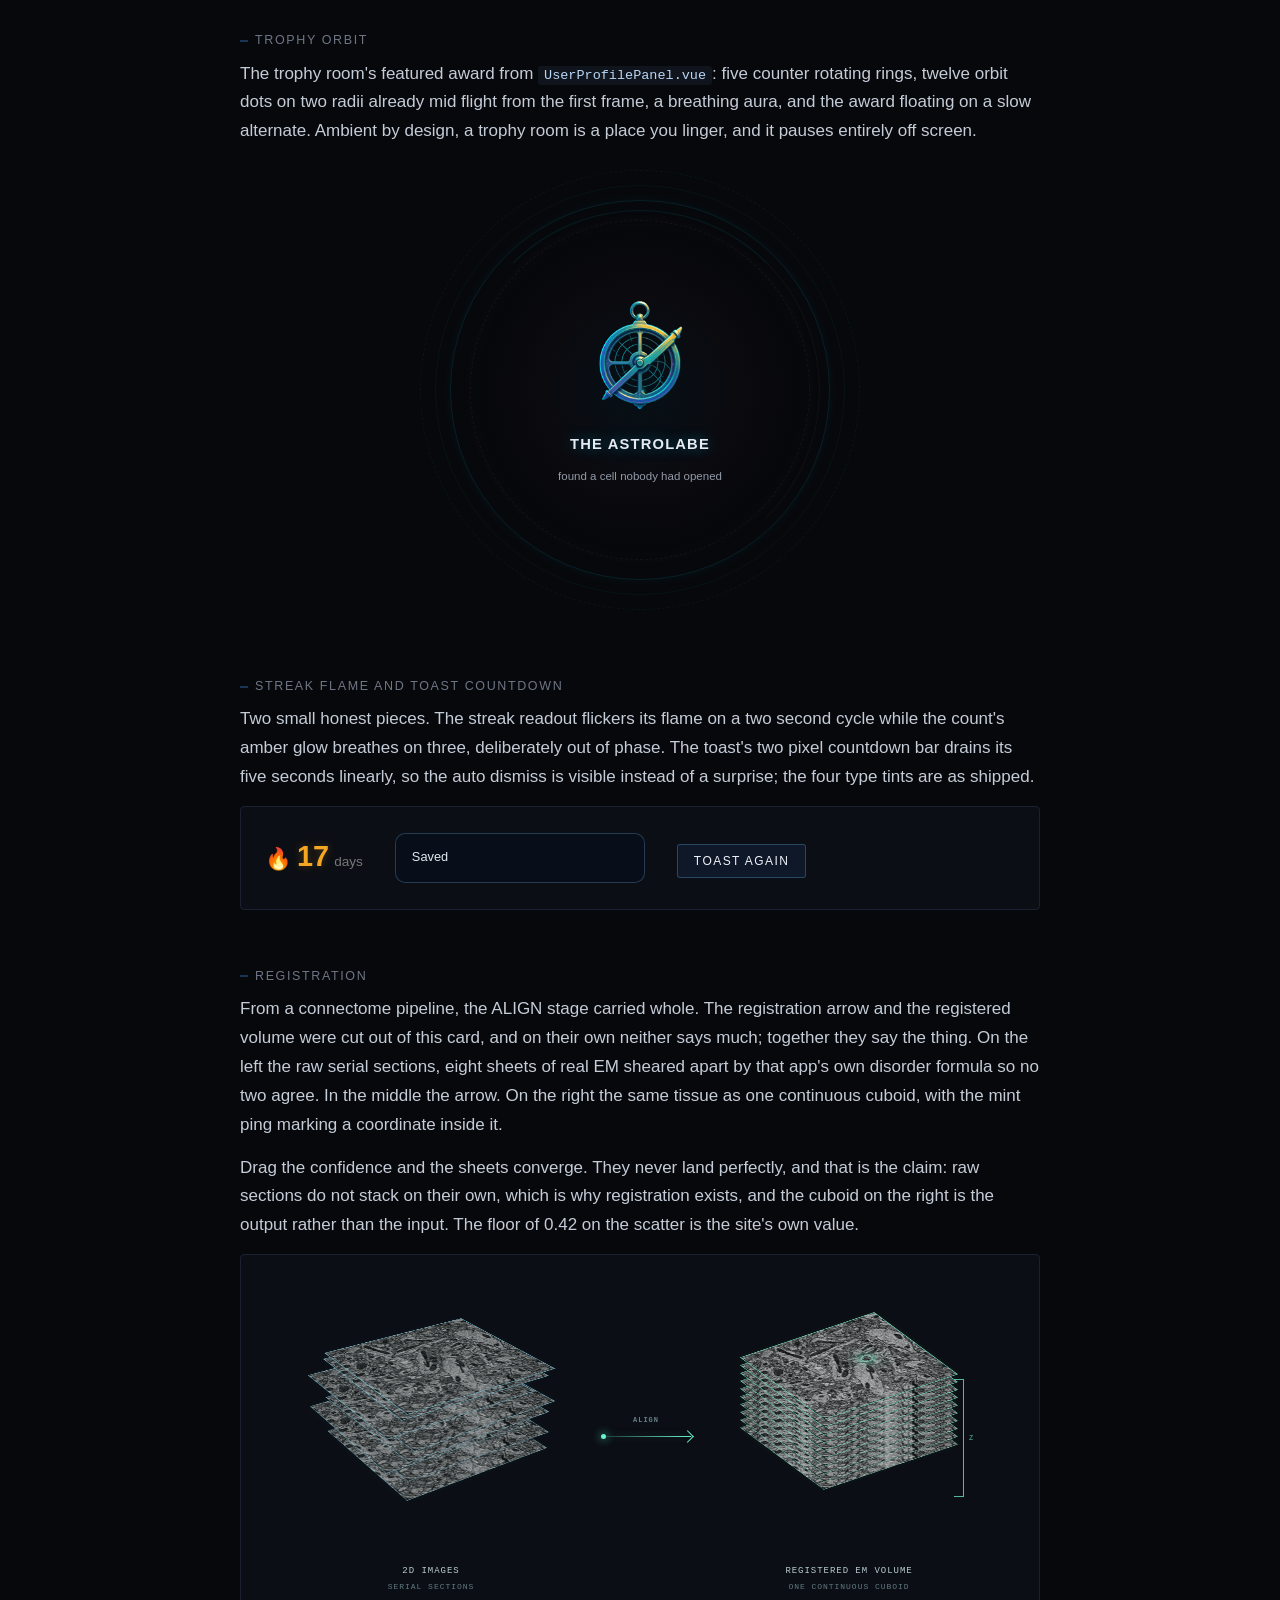
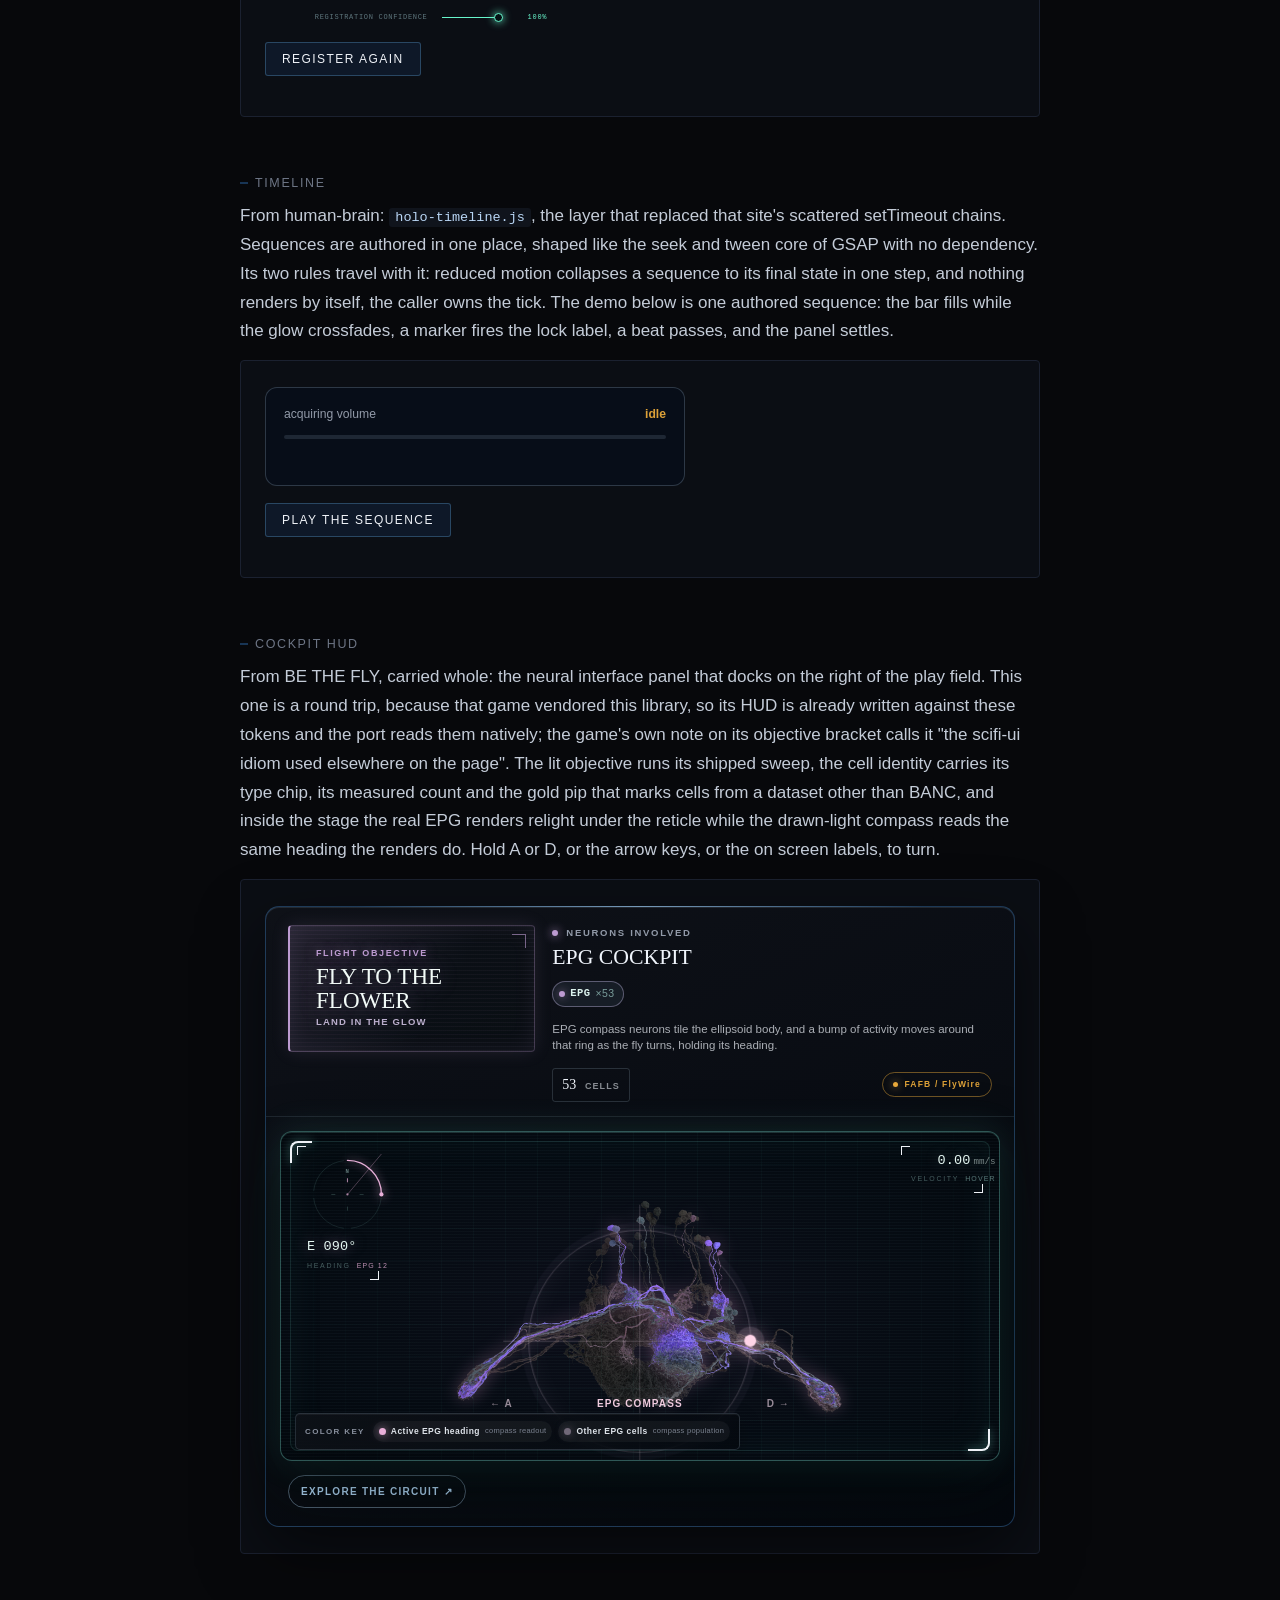
==== commit d5fa9ae5: "Hologram: glow and bloom split, film on every style, dots across, tooltips Rainbow did nothing on a " ====
--- a/index.html
+++ b/index.html
@@ -585,10 +585,10 @@
       <h3>Colour</h3>
       <div class="holoswatches" data-swatches></div>
       <h3>Mesh</h3>
-      <select data-cell aria-label="Mesh"></select>
-      <button type="button" class="holofs" data-fullscreen aria-pressed="false" style="margin:0 0 12px;width:100%">Fullscreen</button>
+      <select data-cell aria-label="Mesh" title="The mesh. Two real brain surfaces and nine real MICrONS cells."></select>
+      <button type="button" class="holofs" data-fullscreen aria-pressed="false" title="Hand the stage to the whole screen. Escape gives it back." style="margin:0 0 12px;width:100%">Fullscreen</button>
       <h3>Dynamics</h3>
-      <button type="button" class="holodyn" data-dynamics aria-pressed="false">Dynamics off</button>
+      <button type="button" class="holodyn" data-dynamics aria-pressed="false" title="Play 30 seconds of real MICrONS calcium activity, 108 cells, on this hologram.">Dynamics off</button>
       <p class="holoweather">Plays a recording on this hologram: 108 MICrONS cells, 30 s of calcium, real timing.
         <select data-weather-rate aria-label="Playback rate">
           <option value="1">real time</option><option value="0.25">quarter speed</option>
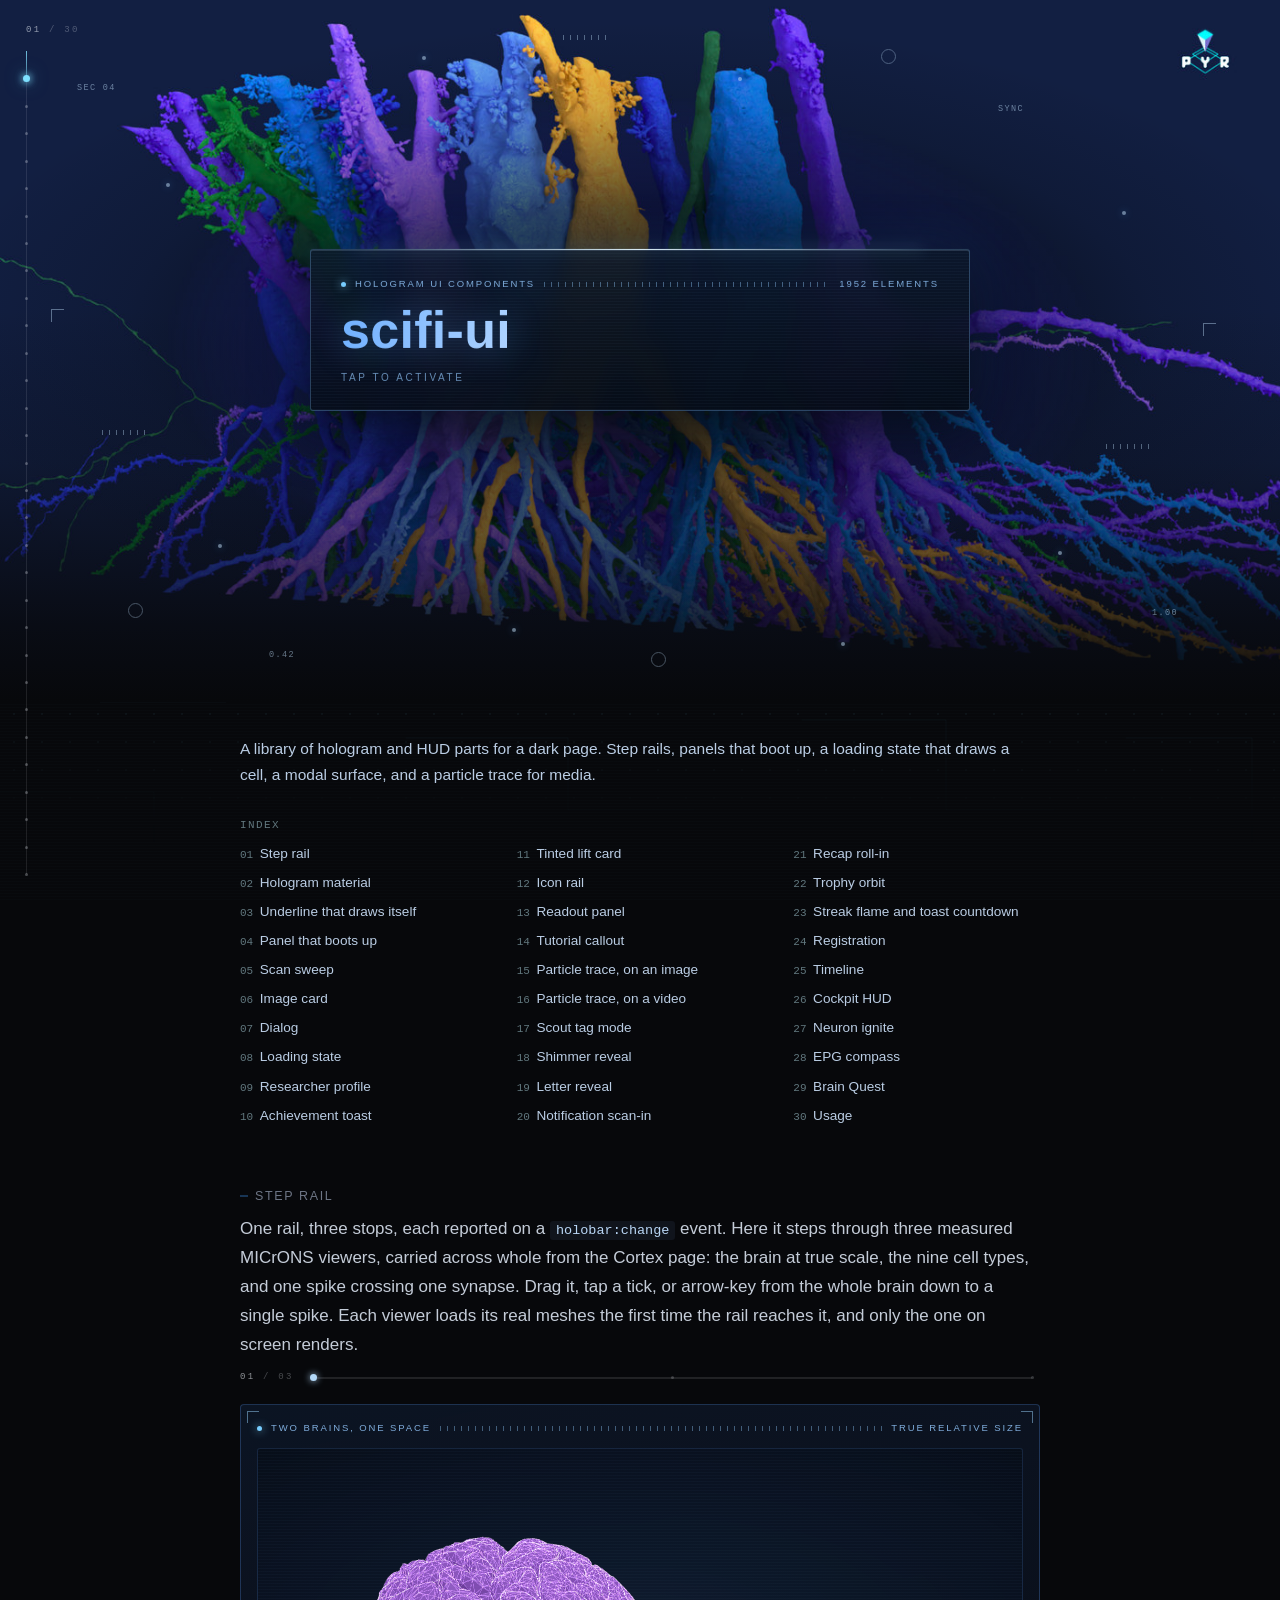
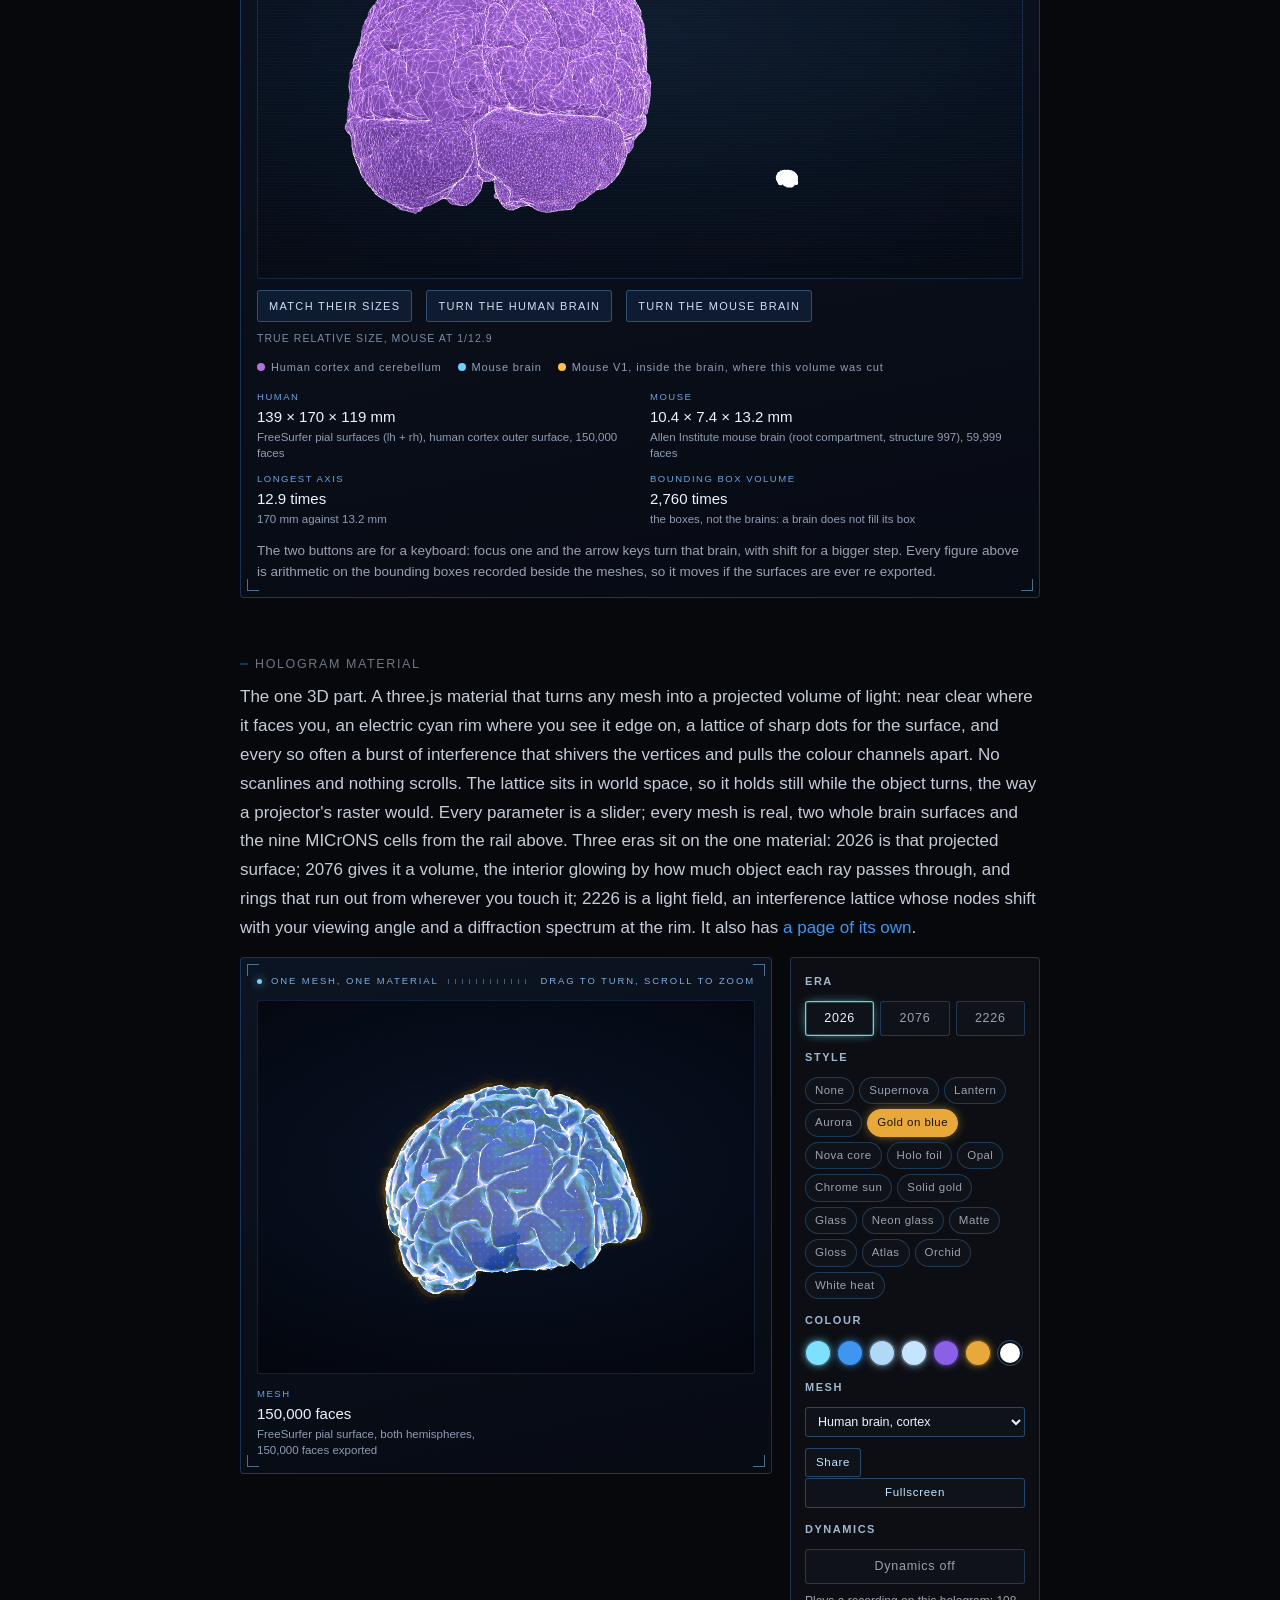
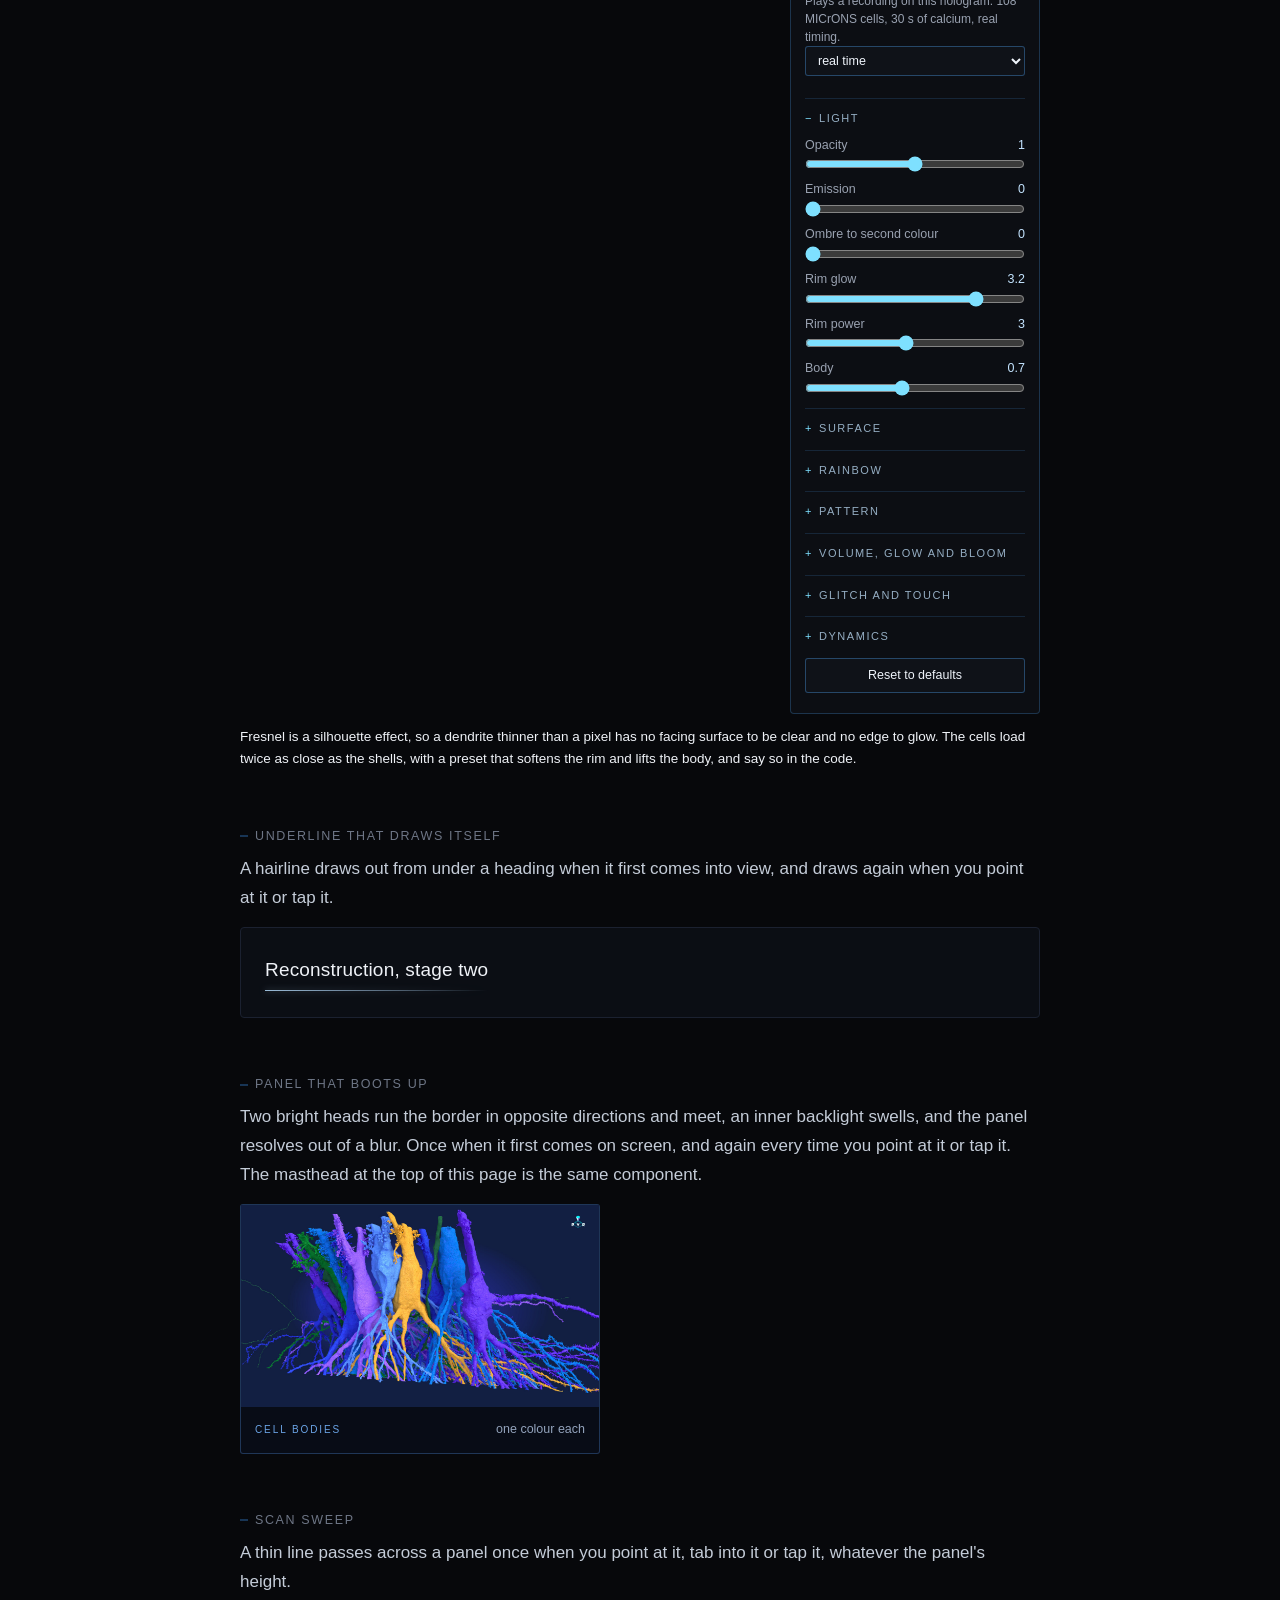
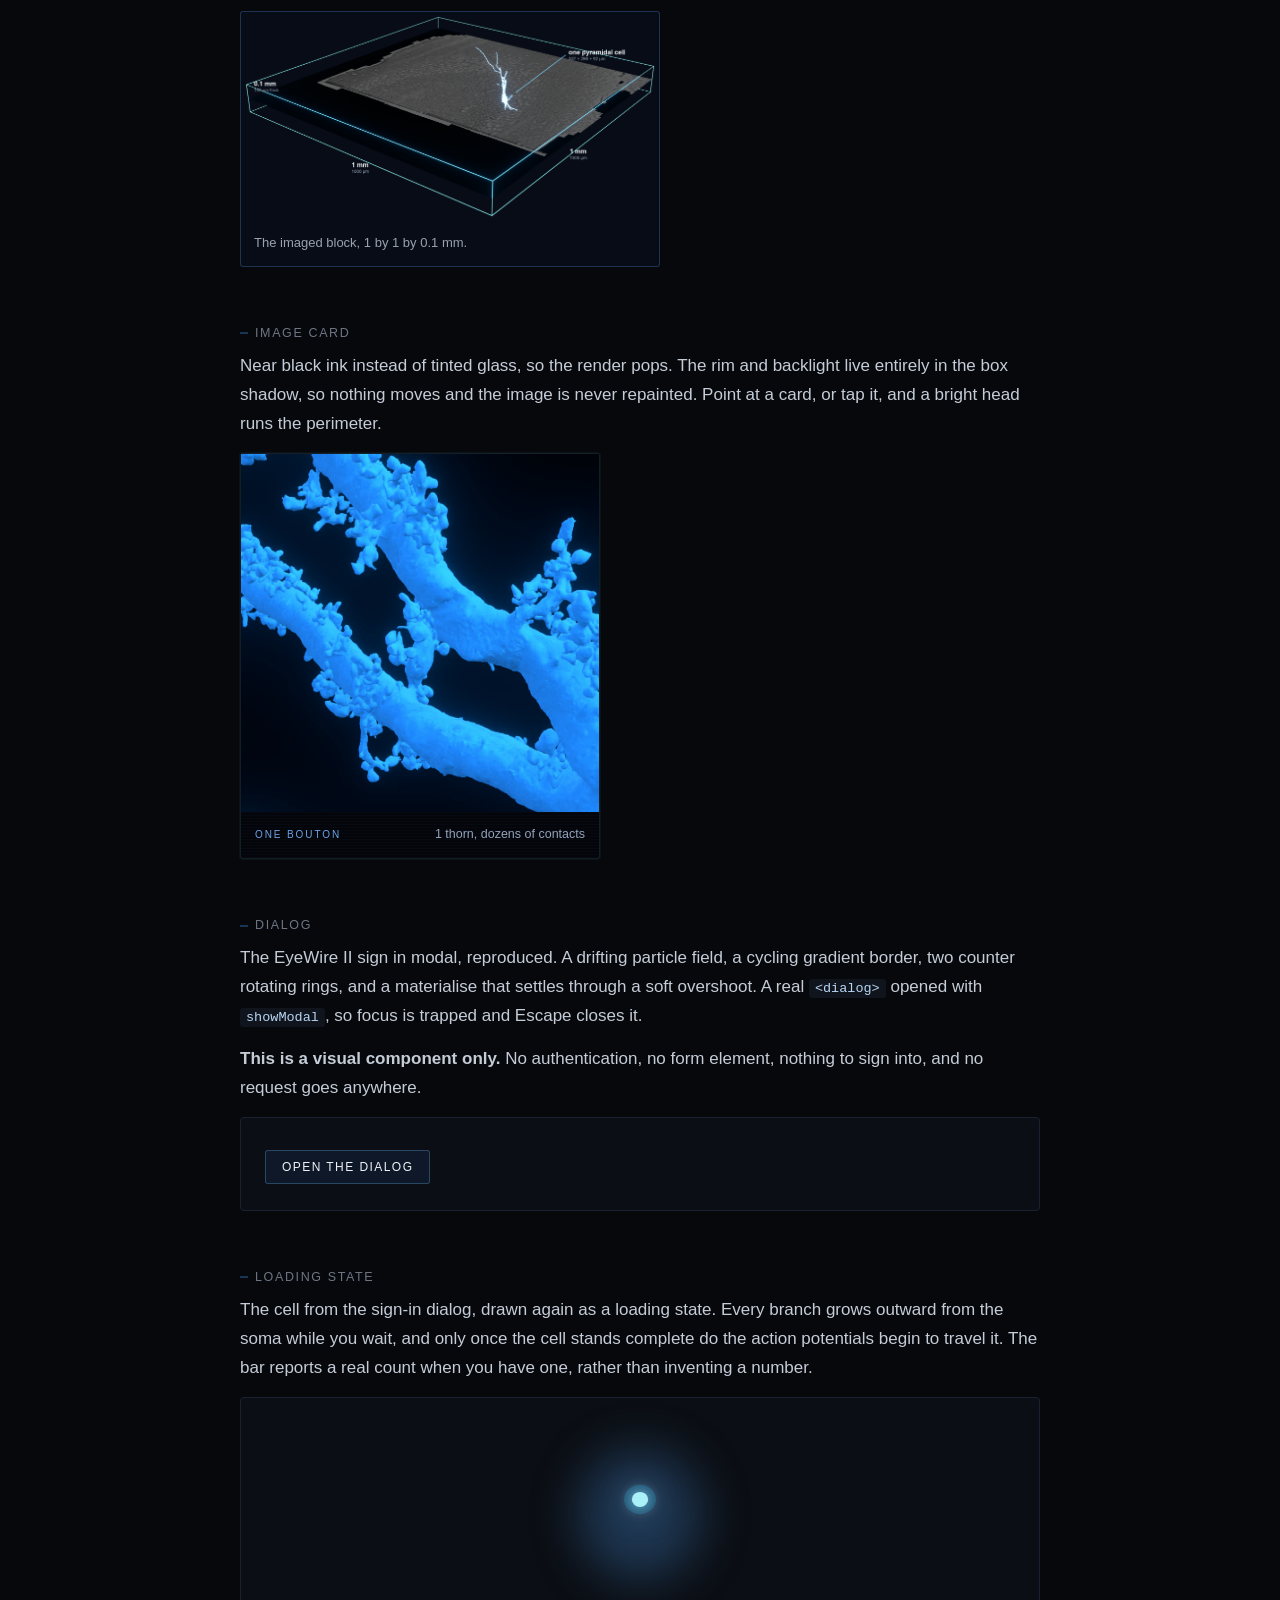
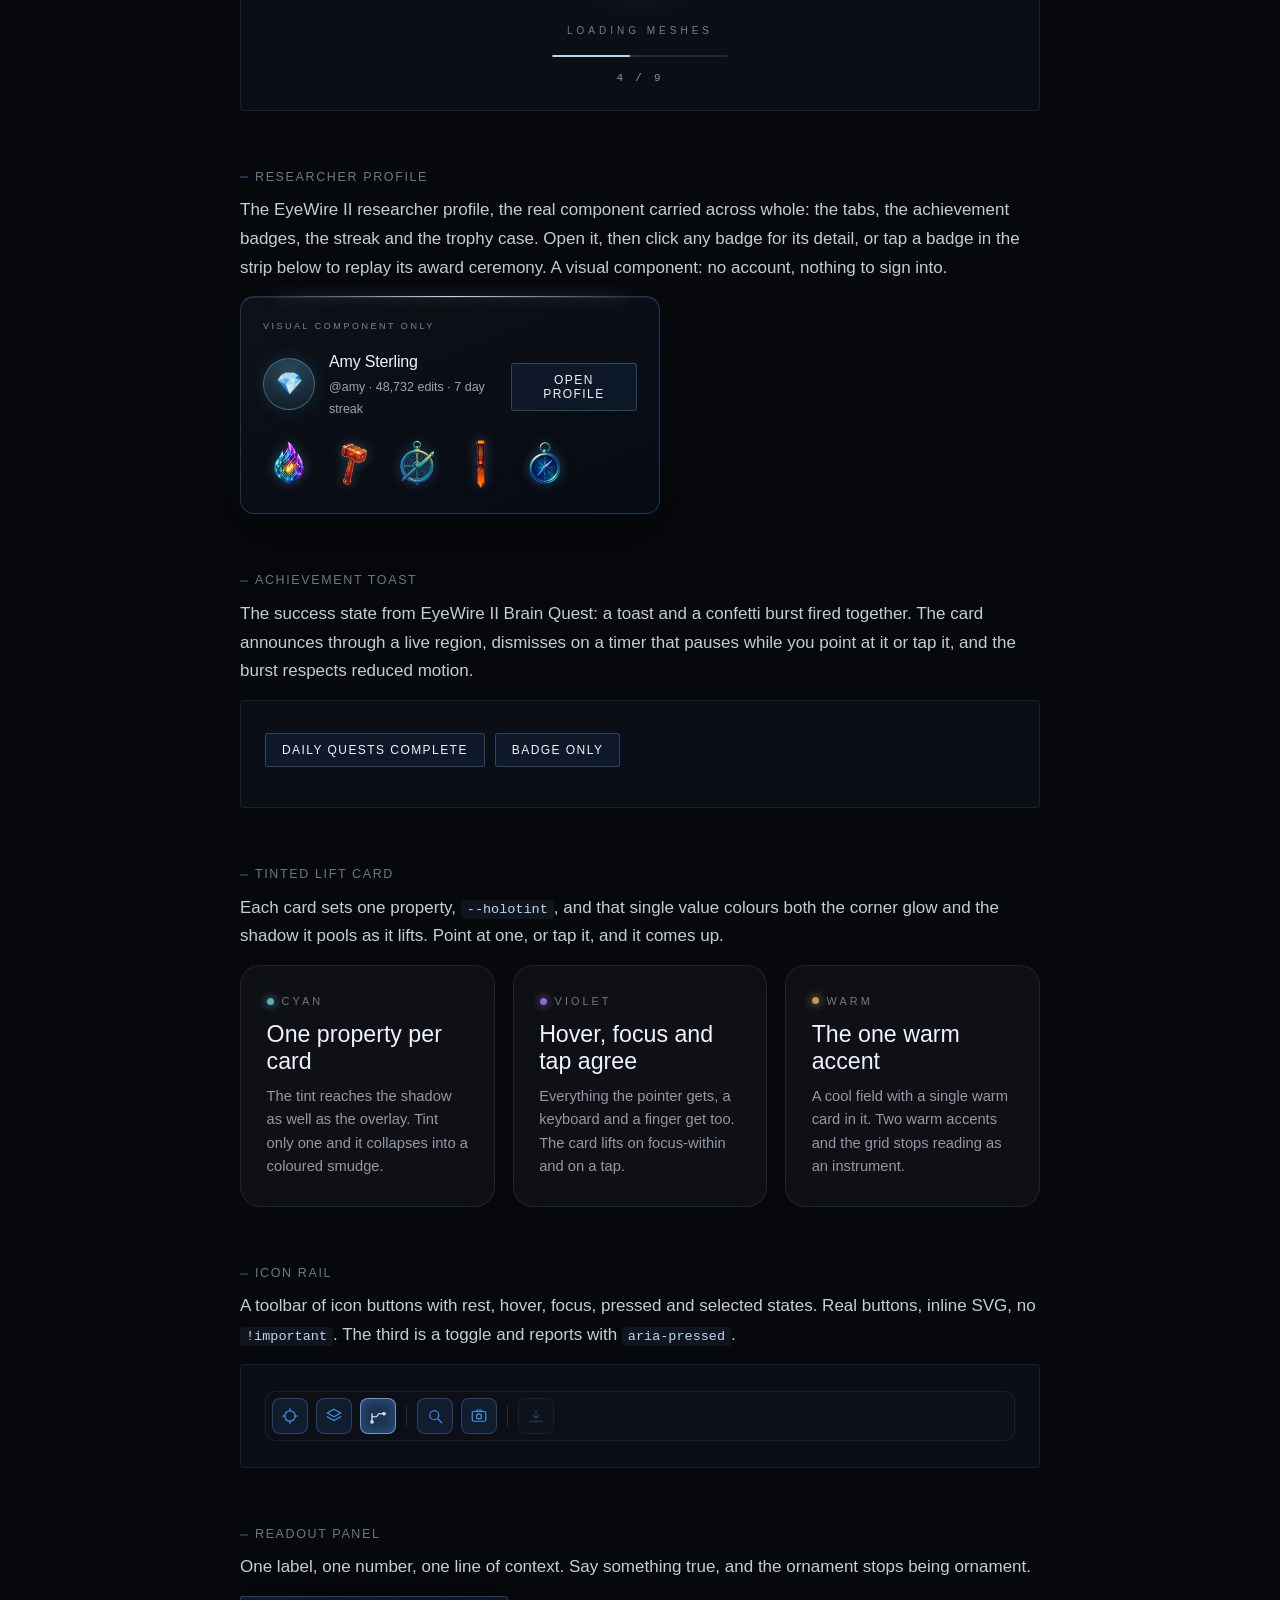
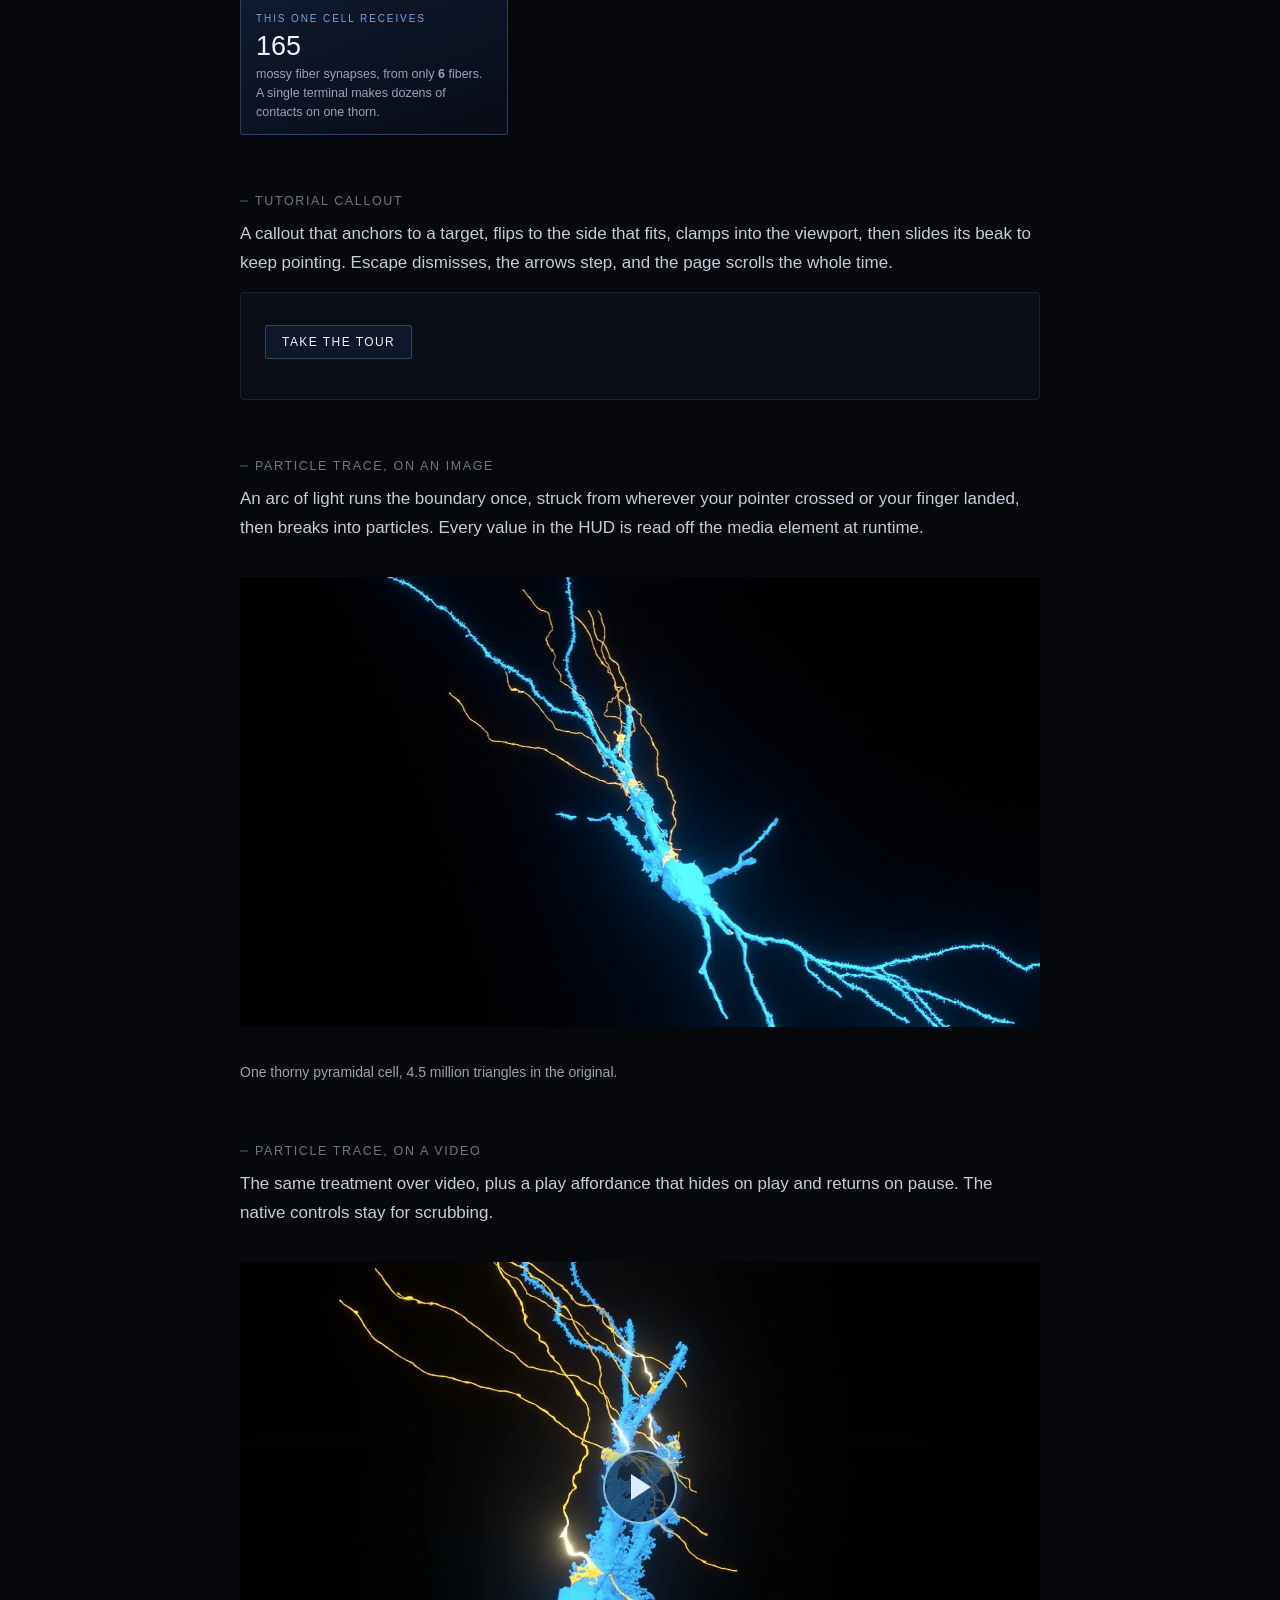
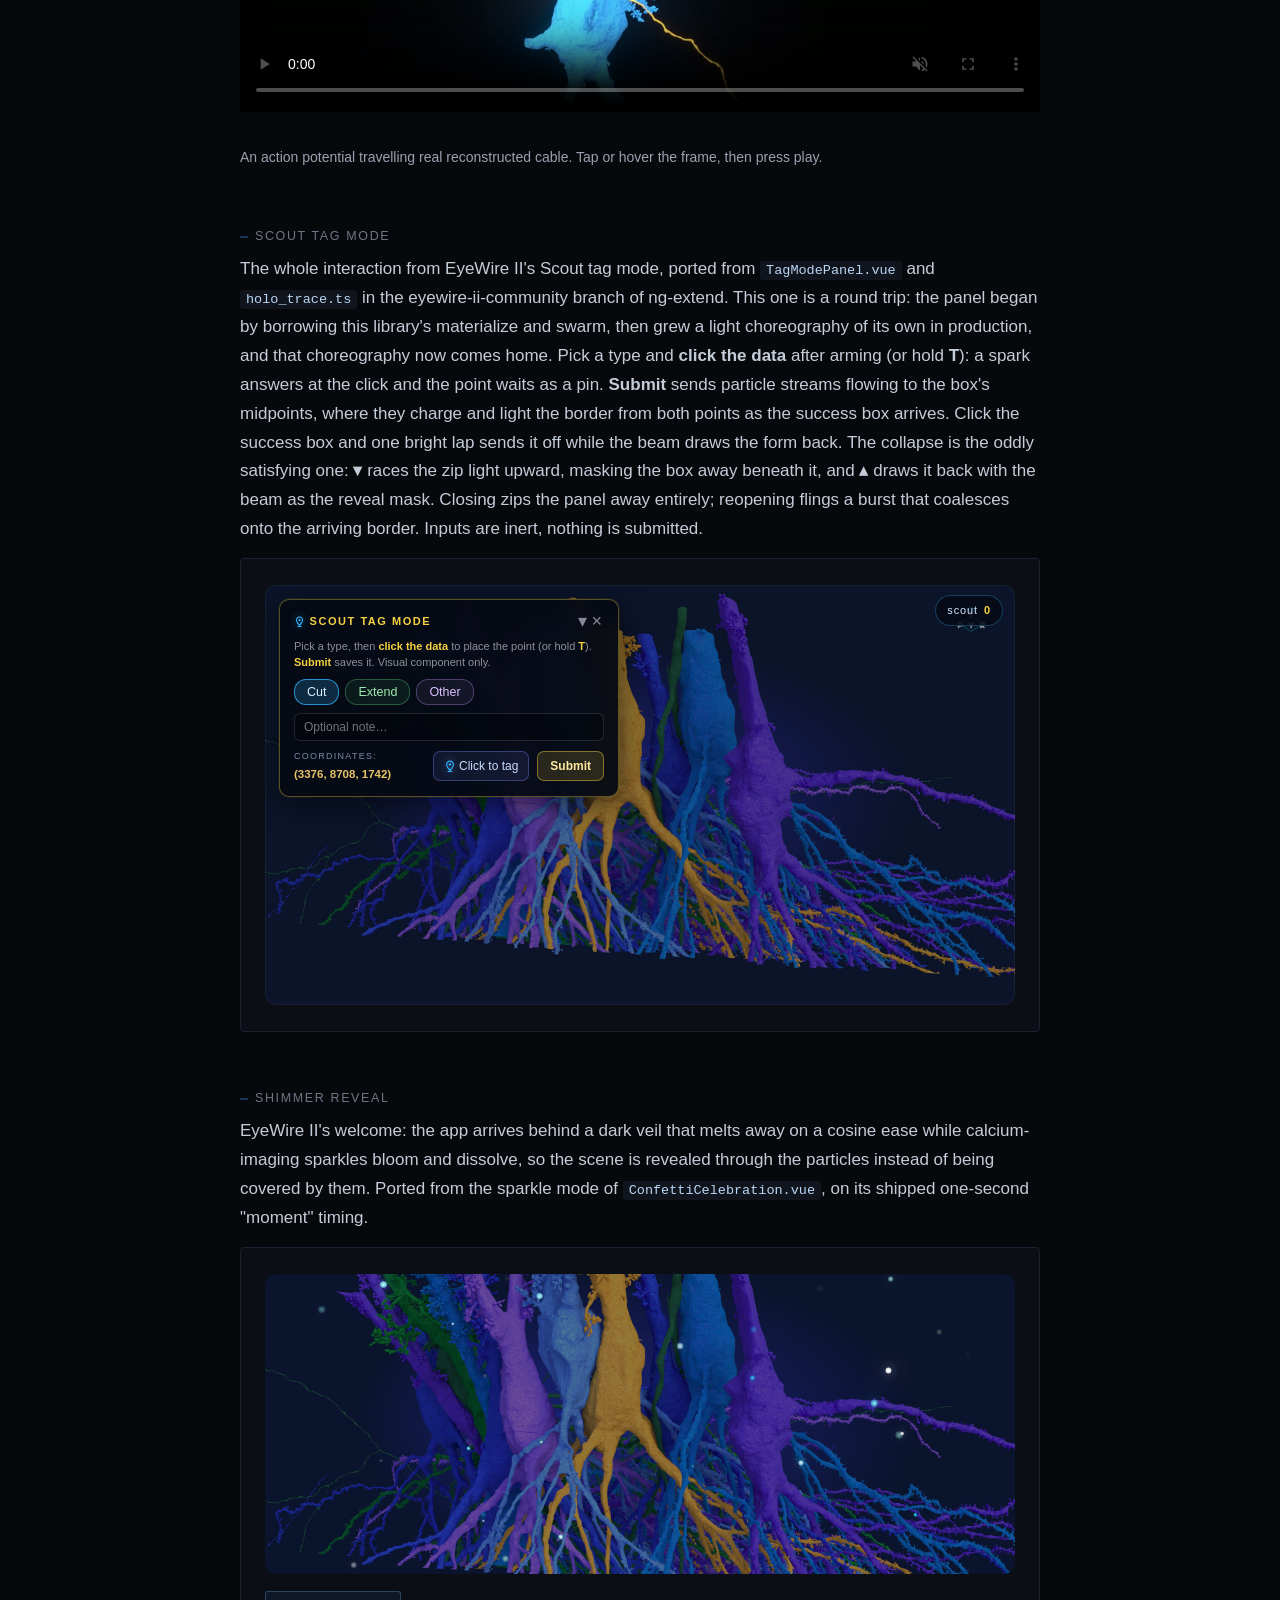
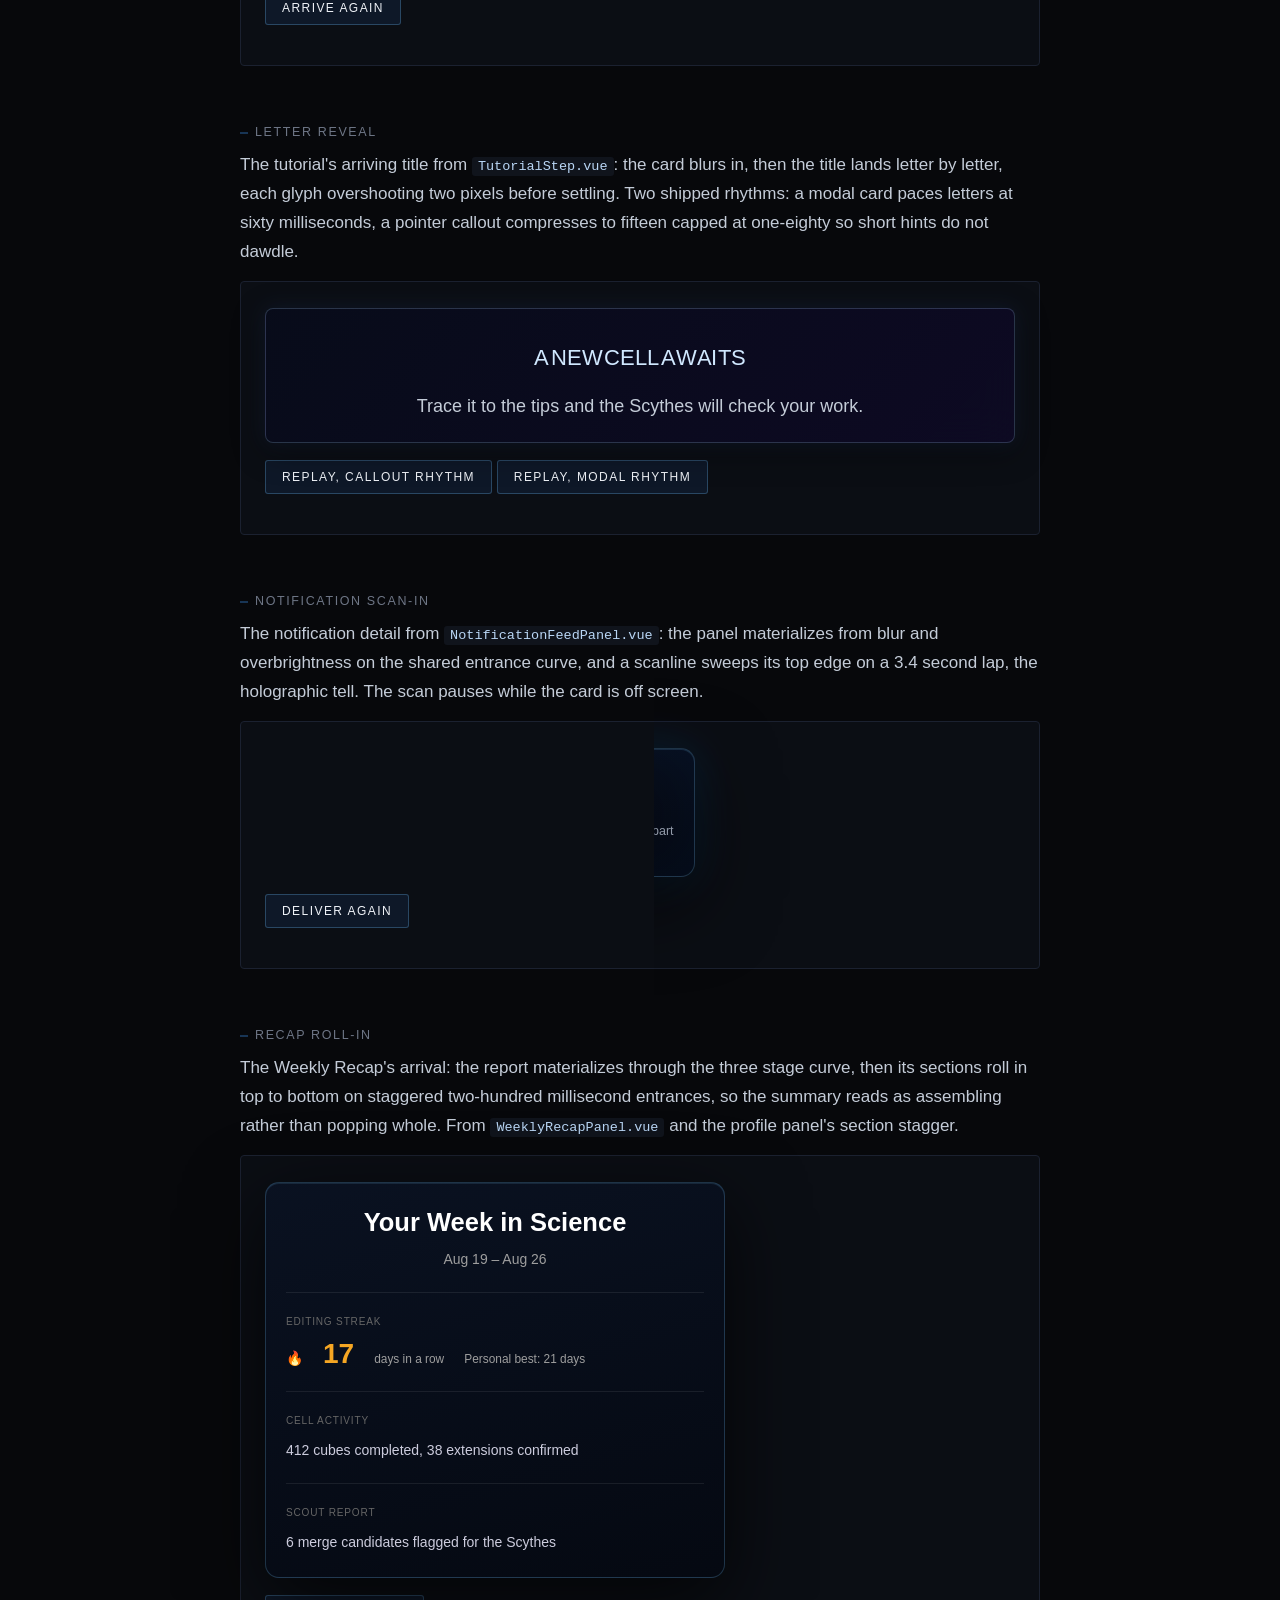
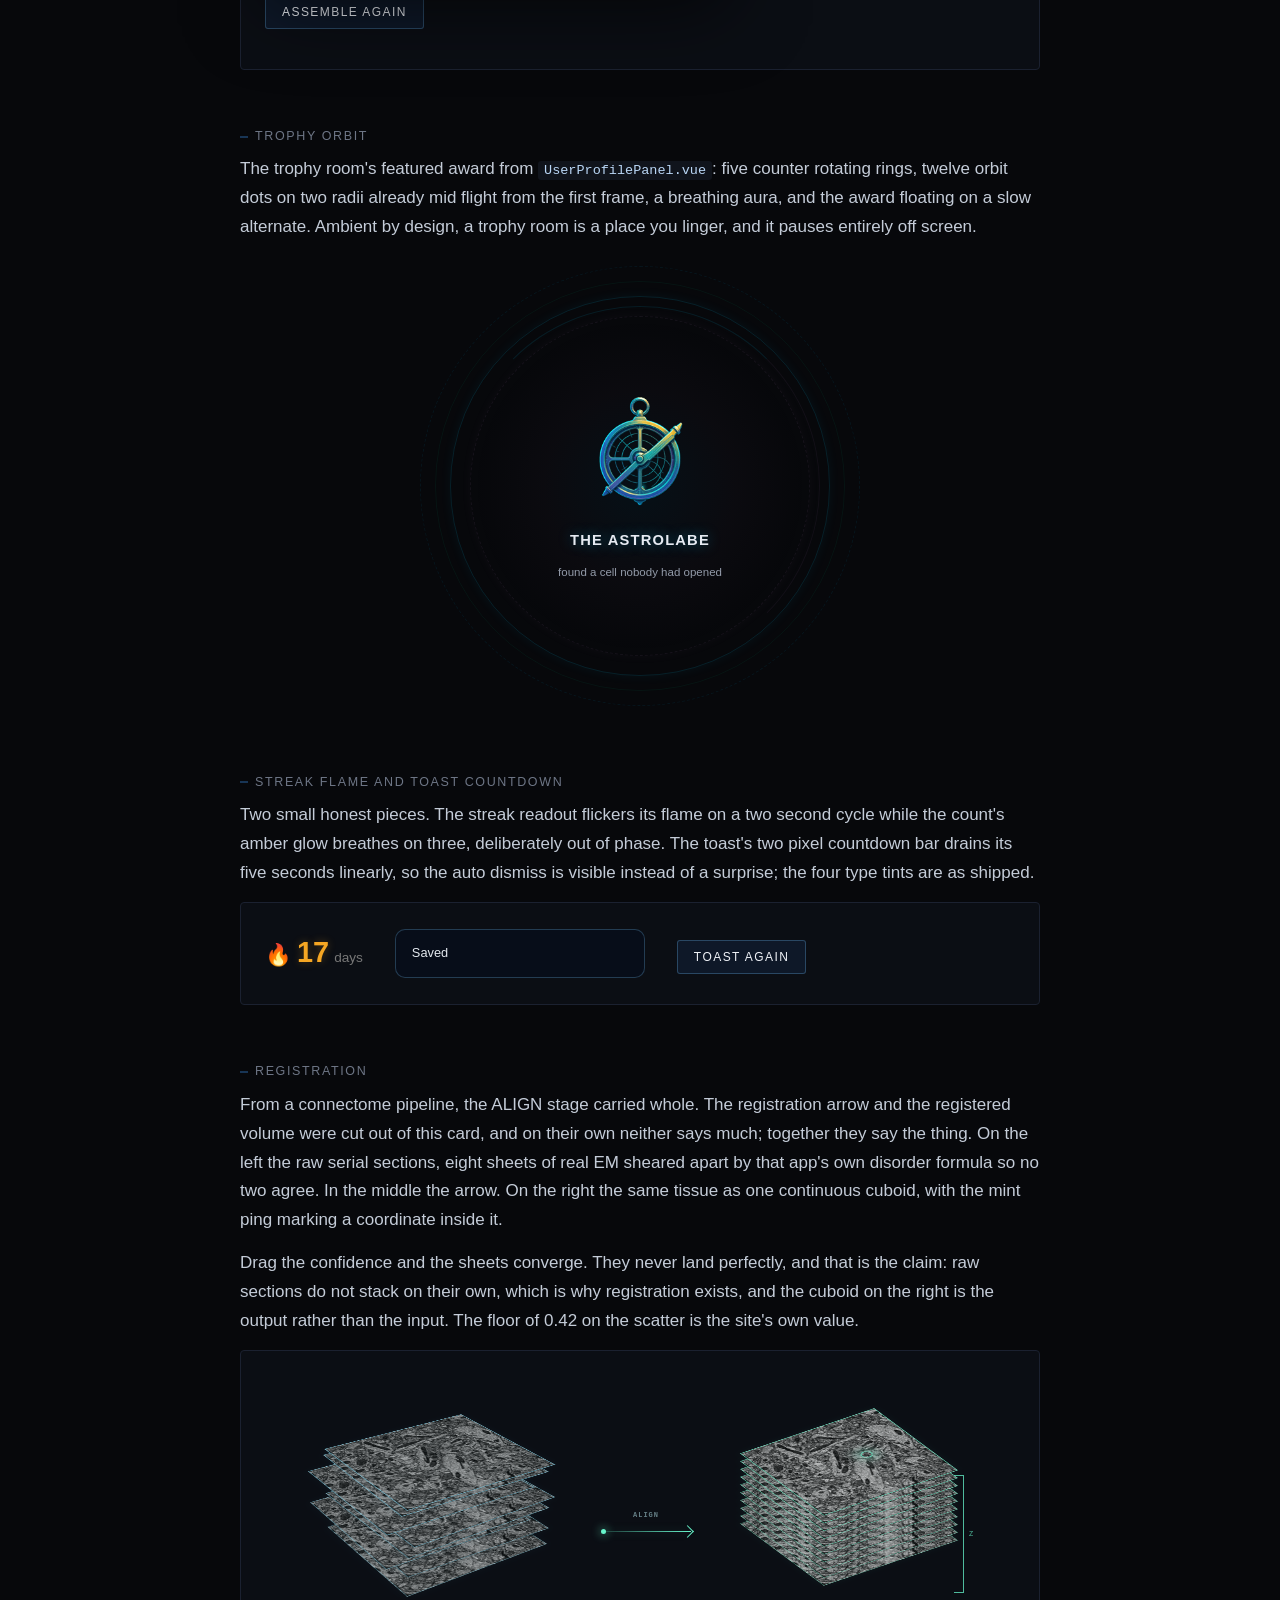
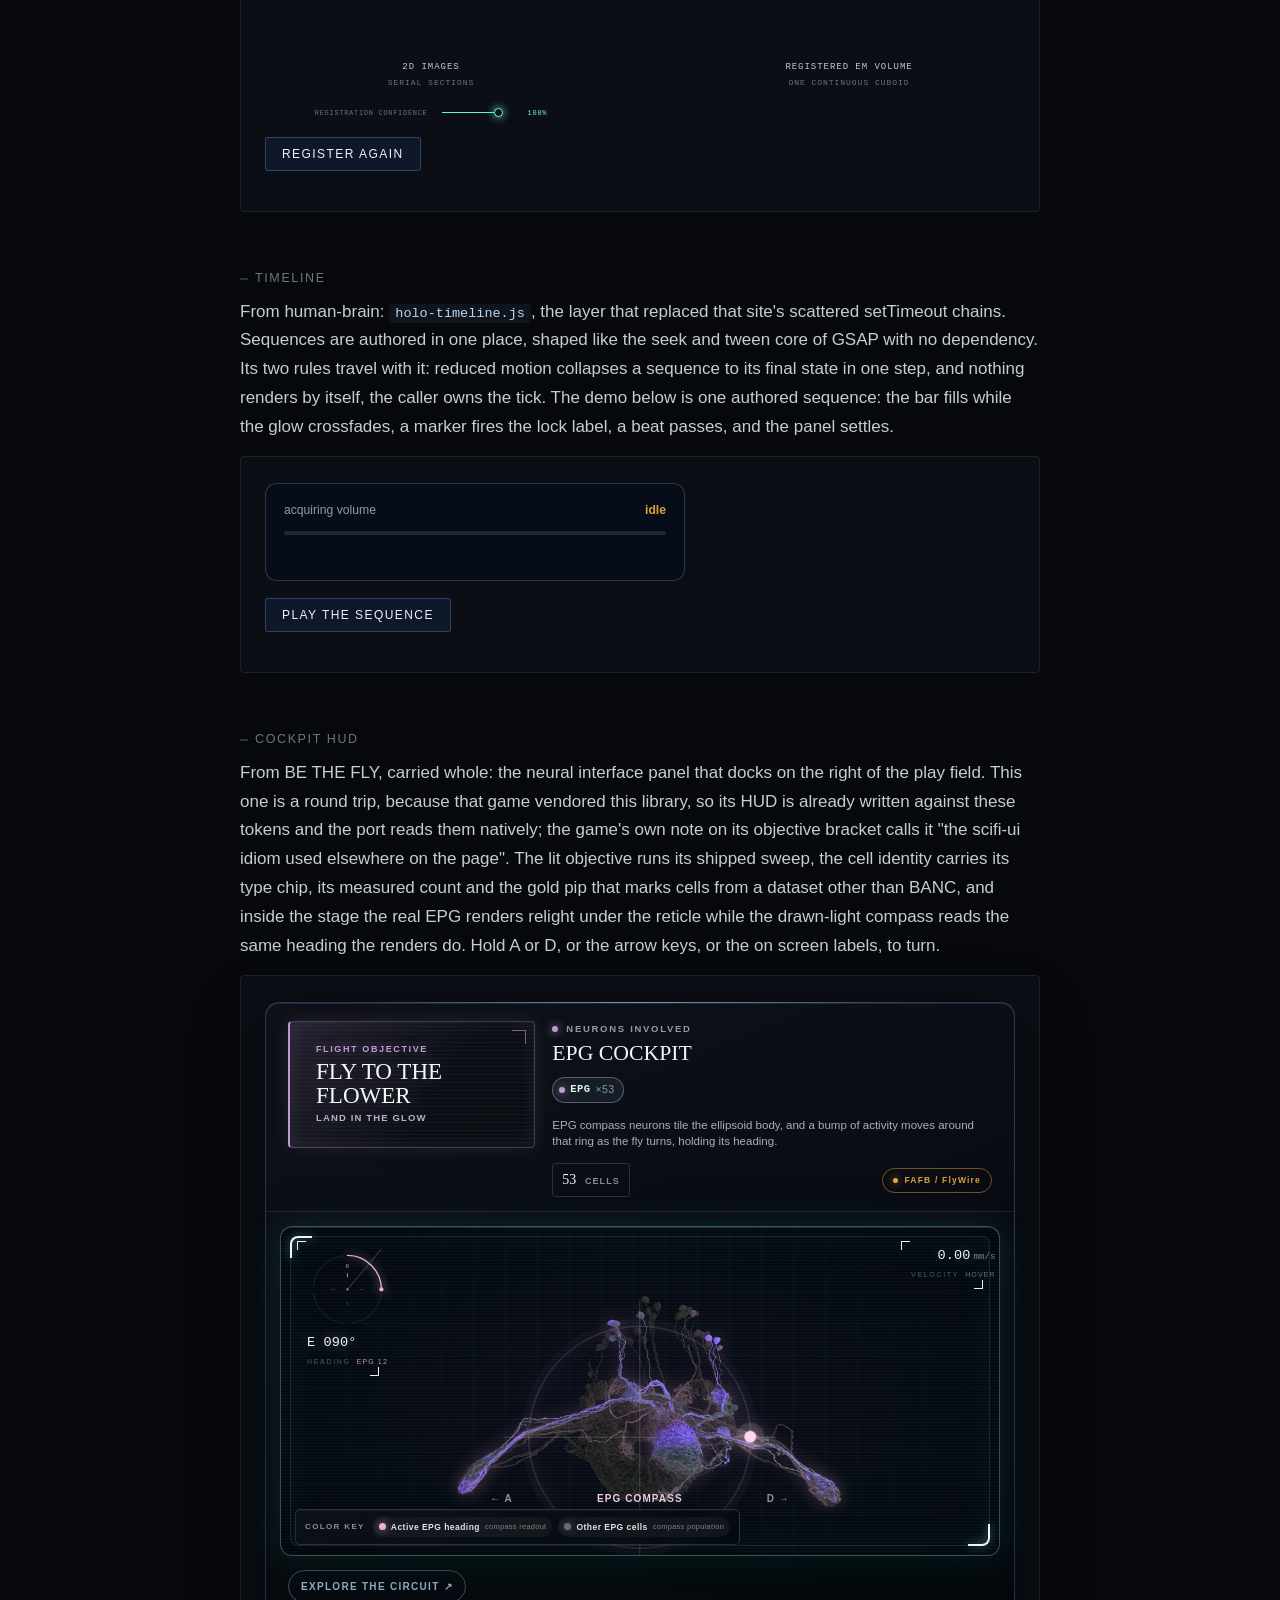
==== commit 31b662aa: "Hologram: Atlas port, matte and gloss, colour picker, Share Atlas carries the human-brain somatotopy" ====
--- a/index.html
+++ b/index.html
@@ -586,6 +586,7 @@
       <div class="holoswatches" data-swatches></div>
       <h3>Mesh</h3>
       <select data-cell aria-label="Mesh" title="The mesh. Two real brain surfaces and nine real MICrONS cells."></select>
+      <button type="button" class="holofs" data-share title="Copy a link that reproduces exactly this: style, colour, every slider, dynamics and the camera.">Share</button>
       <button type="button" class="holofs" data-fullscreen aria-pressed="false" title="Hand the stage to the whole screen. Escape gives it back." style="margin:0 0 12px;width:100%">Fullscreen</button>
       <h3>Dynamics</h3>
       <button type="button" class="holodyn" data-dynamics aria-pressed="false" title="Play 30 seconds of real MICrONS calcium activity, 108 cells, on this hologram.">Dynamics off</button>
--- a/components/hologram-3d.css
+++ b/components/hologram-3d.css
@@ -55,6 +55,13 @@
   box-shadow: 0 0 0 1px rgb(0 0 0 / .6) inset, 0 0 10px -2px var(--c);
   transition: transform .15s;
 }
+.holoswatches input.holopick {
+  position: static; opacity: 1; width: 26px; height: 26px; border-radius: 50%; padding: 0;
+  border: 1px solid rgb(var(--holo-glow, 74 150 224) / .5); background: none; cursor: pointer;
+}
+.holoswatches input.holopick::-webkit-color-swatch-wrapper { padding: 2px; }
+.holoswatches input.holopick::-webkit-color-swatch { border: 0; border-radius: 50%; }
+.holotools .holoswatches input.holopick { width: 20px; height: 20px; }
 .holoswatches input:checked + i {
   transform: scale(1.12);
   outline: 2px solid rgb(var(--holo-line, 196 228 255)); outline-offset: 2px;
@@ -122,13 +129,14 @@
 .holotools .holoeras { display: flex; gap: 4px; }
 .holotools .holoeras button { padding: 3px 9px; font-size: 11.5px; }
 .holotools .holoswatches label { width: 20px; height: 20px; }
+.holotools [data-share] { margin-left: auto; }
 .holotools select {
   font: inherit; font-size: 12px; color: rgb(var(--holo-ink, 239 244 251));
   background: rgb(var(--holo-panel, 15 18 24)); border: 1px solid rgb(var(--holo-glow, 74 150 224) / .4);
   border-radius: 3px; padding: 4px 6px;
 }
 .holofs {
-  font: inherit; font-size: 11.5px; letter-spacing: .06em; cursor: pointer; margin-left: auto;
+  font: inherit; font-size: 11.5px; letter-spacing: .06em; cursor: pointer;
   color: rgb(var(--holo-line, 196 228 255)); background: rgb(var(--holo-panel, 15 18 24));
   border: 1px solid rgb(var(--holo-glow, 74 150 224) / .4); border-radius: 3px; padding: 4px 10px;
 }
